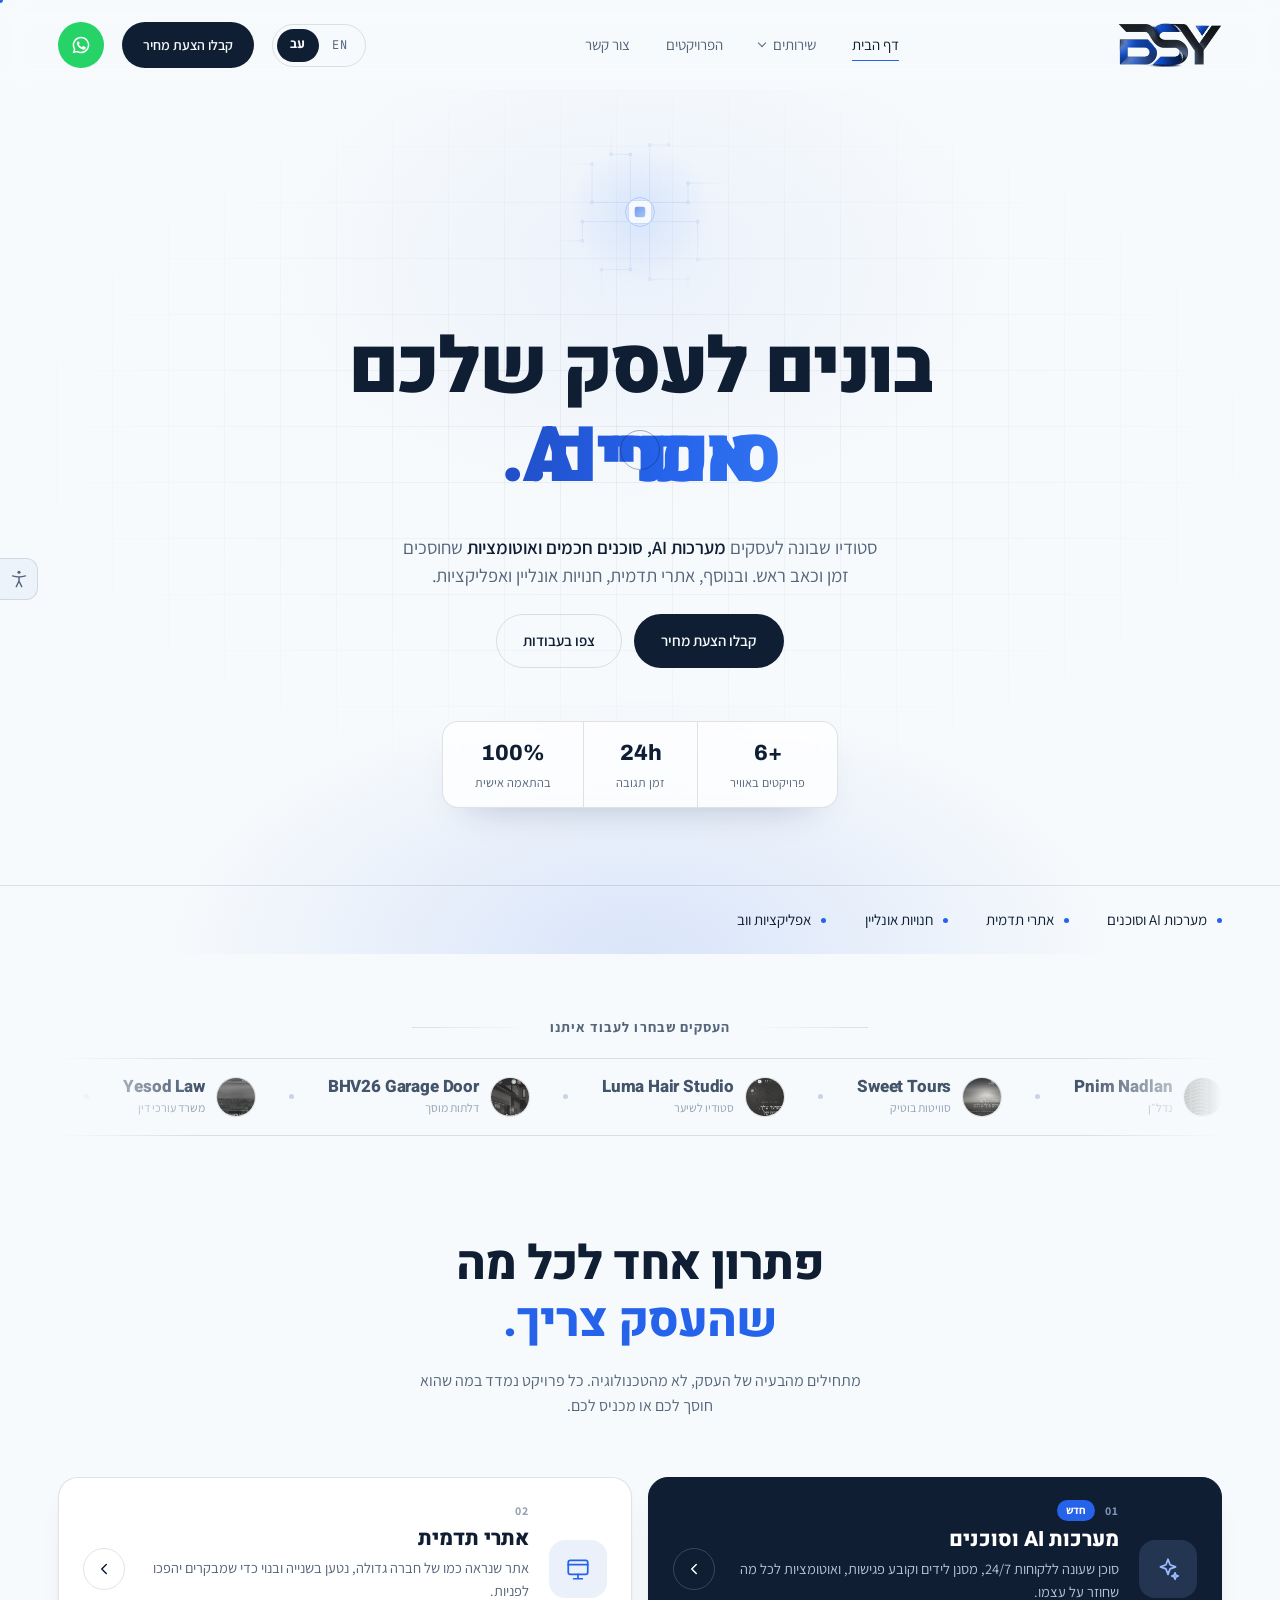
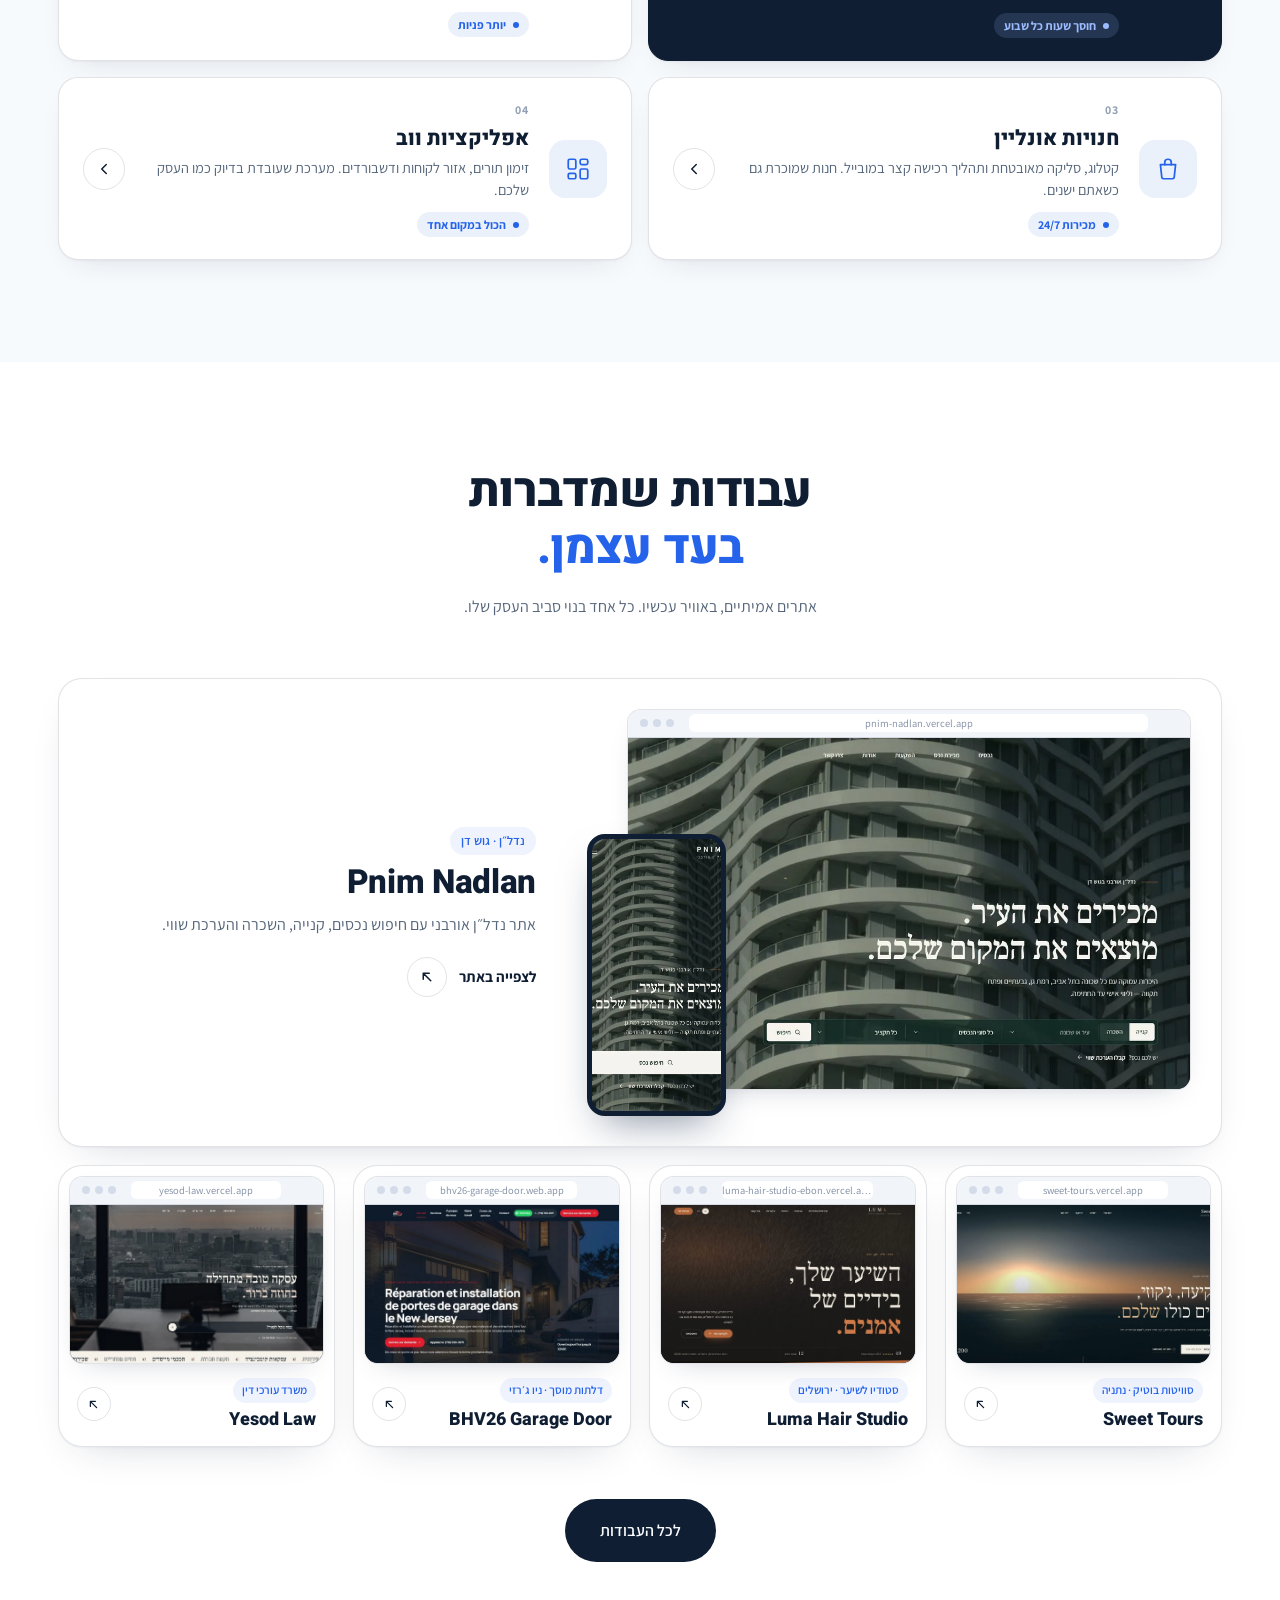
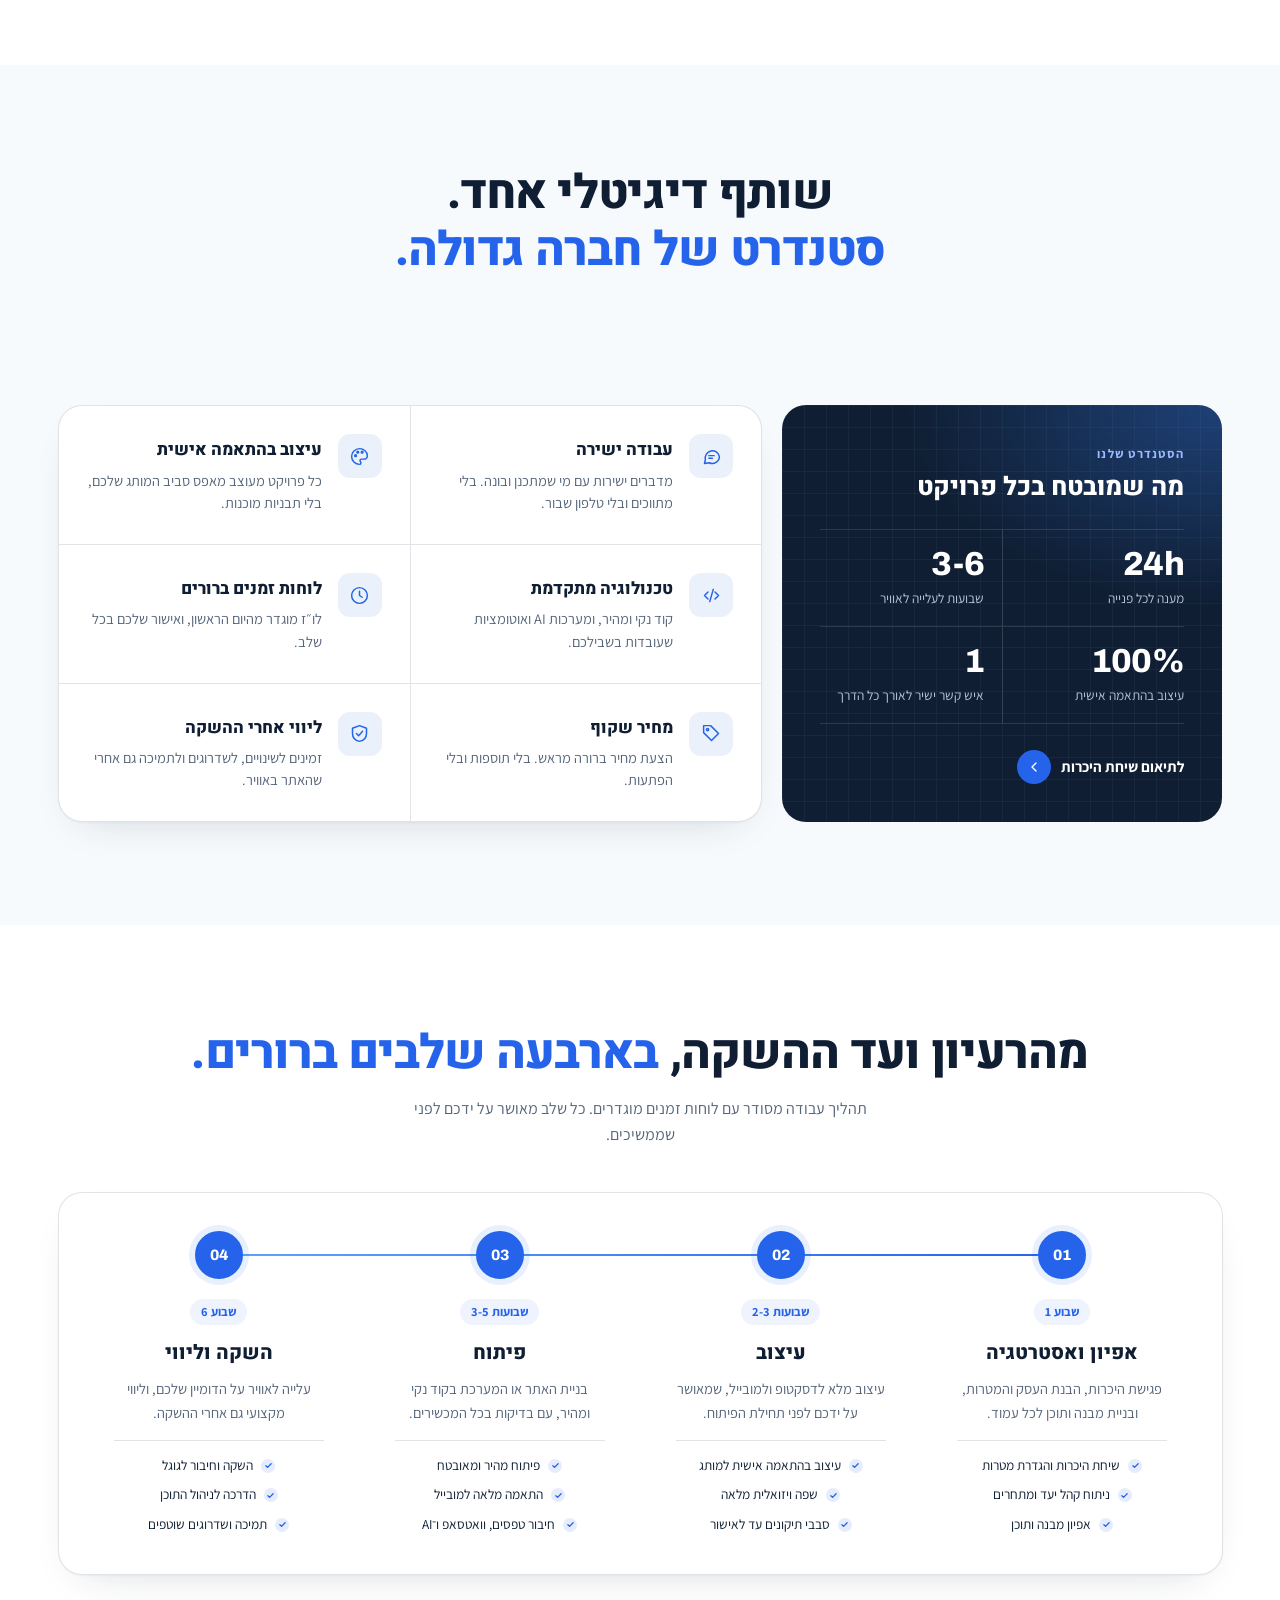
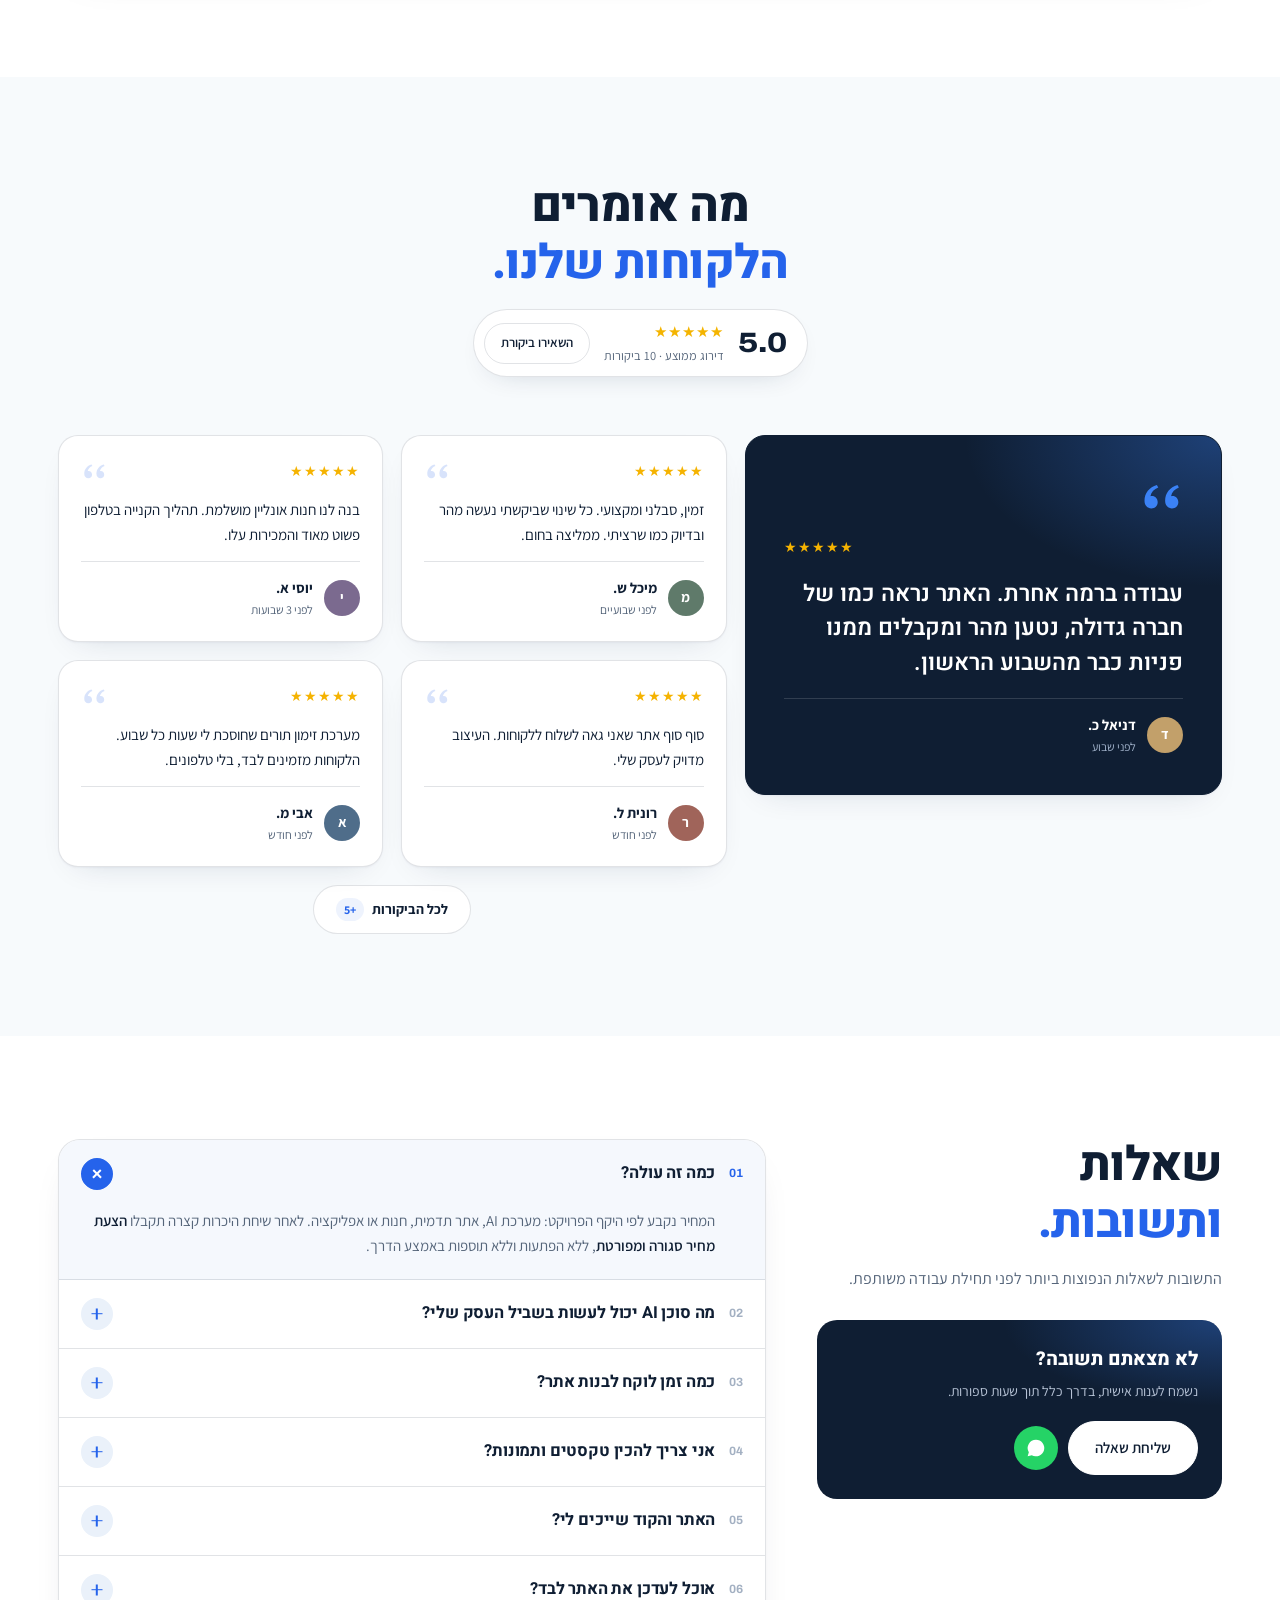
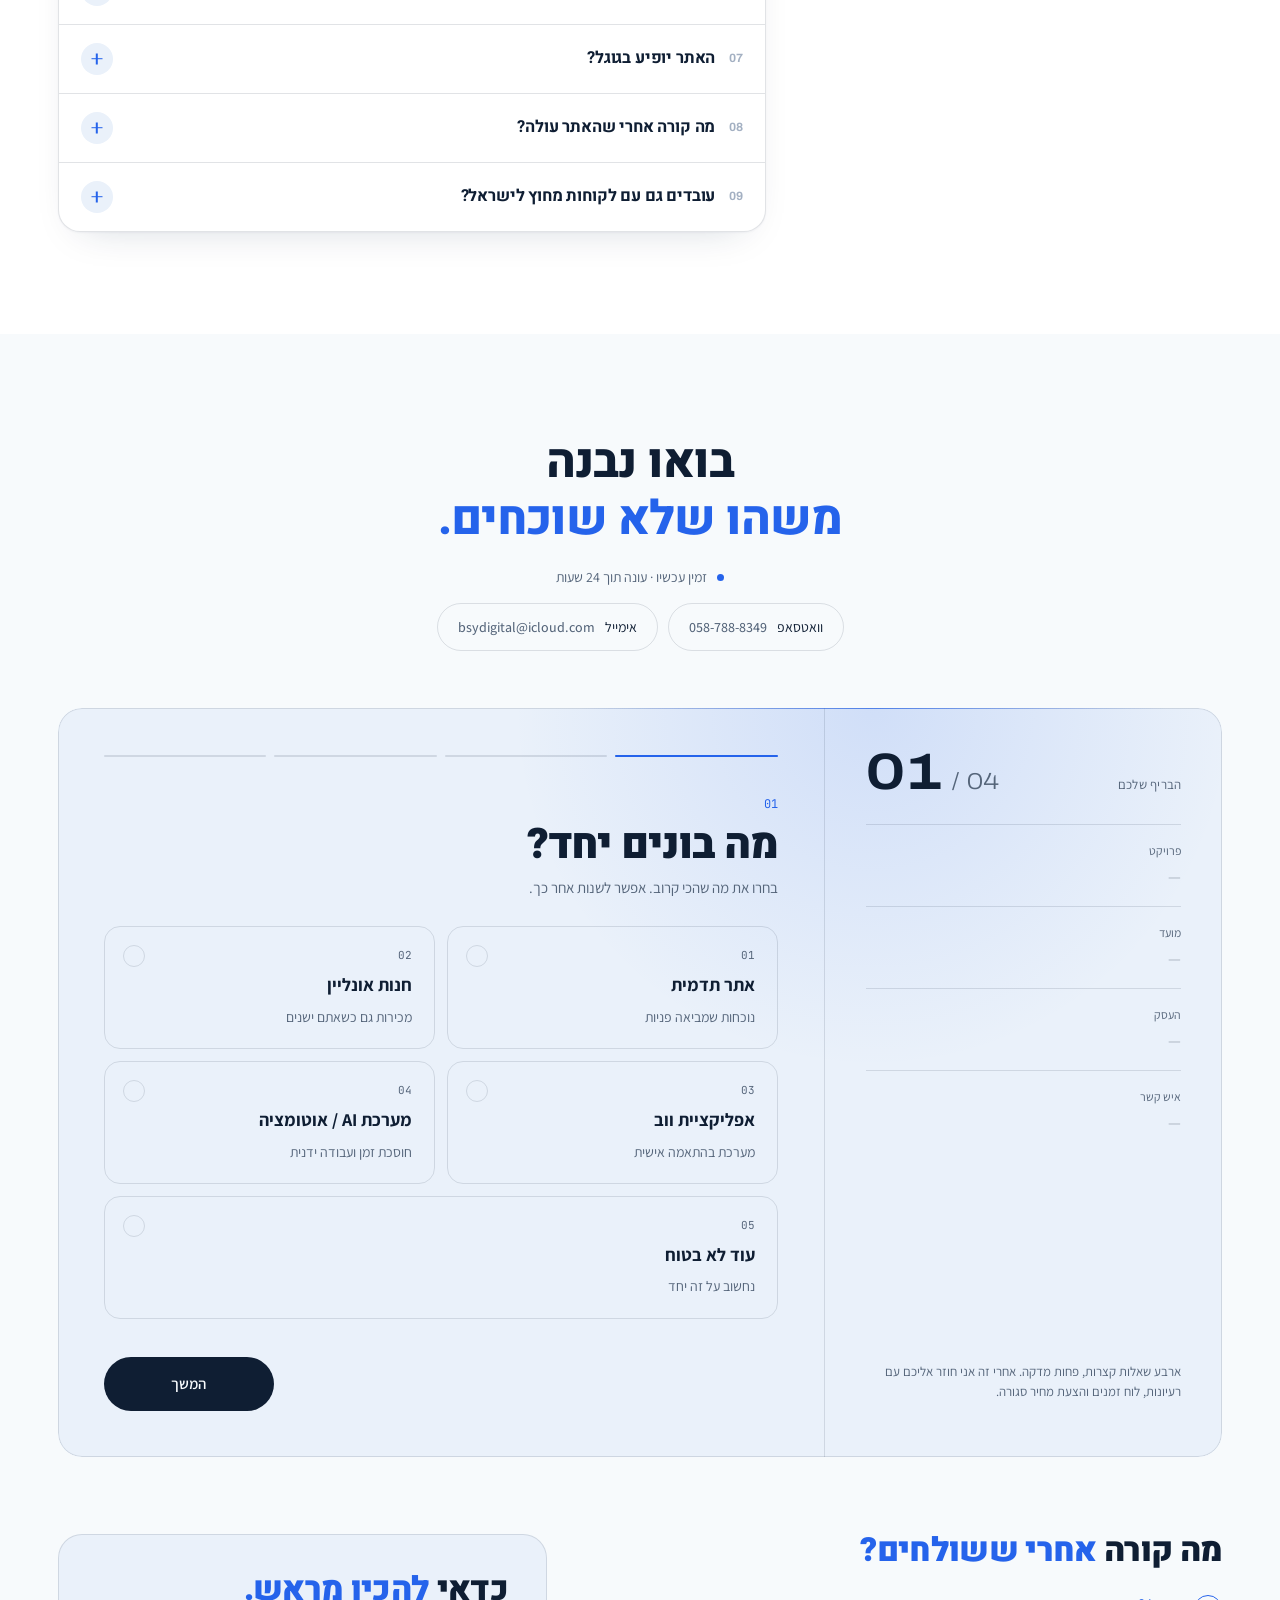
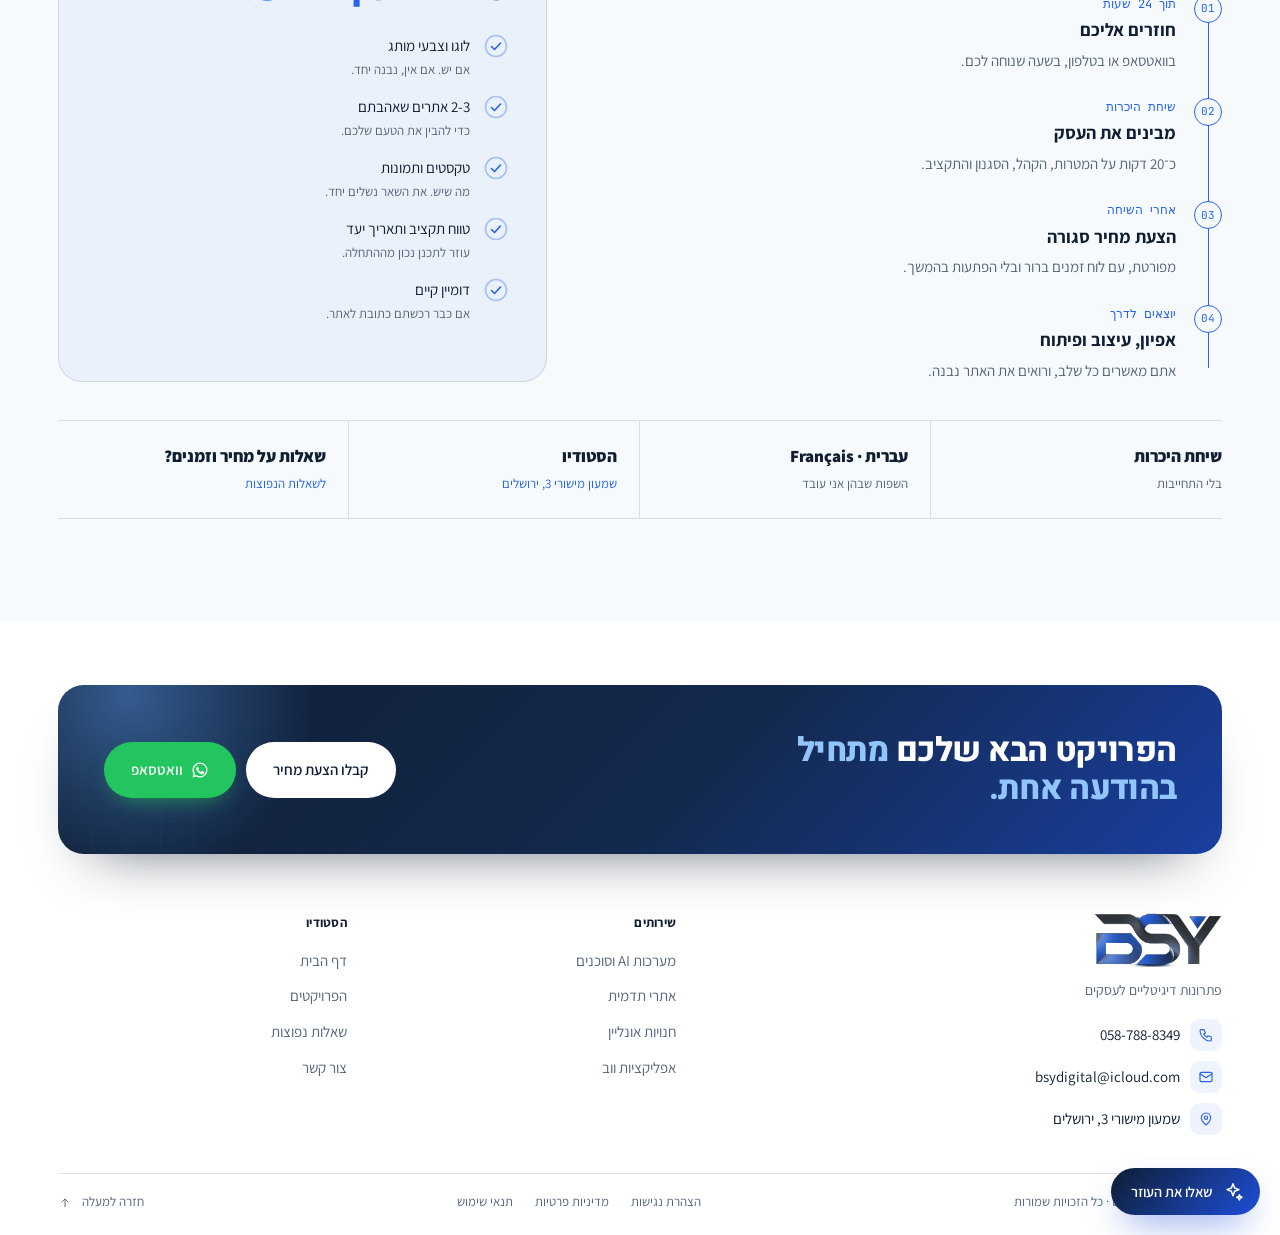
==== index.html @ 78c81692 "Reviews: featured quote + card grid, compact rating strip; FAQ: framed accordion, contact card, form" ====
<!doctype html>
<html lang="he" dir="rtl">
<head>
<meta charset="utf-8">
<meta name="viewport" content="width=device-width, initial-scale=1, viewport-fit=cover">
<title>B.S.Y DIGITAL Studio</title>
<link rel="canonical" href="https://bsy-digital.vercel.app/">
<meta name="description" content="B.S.Y DIGITAL – סטודיו בירושלים שבונה לעסקים מערכות AI, סוכנים חכמים ואוטומציות שחוסכים זמן וכאב ראש, וגם אתרי תדמית, חנויות אונליין ואפליקציות ווב.">
<meta name="google-site-verification" content="LFkov3Y0XPkfk3FjcQ4mKlm0i6OUH2zXzLA4ZzIuNCM" />
<meta property="og:type" content="website">
<meta property="og:site_name" content="B.S.Y DIGITAL">
<meta property="og:title" content="B.S.Y DIGITAL">
<meta property="og:description" content="מערכות AI וסוכנים חכמים, אתרי תדמית, חנויות אונליין ואפליקציות ווב.">
<meta property="og:url" content="https://bsy-digital.vercel.app/">
<meta property="og:image" content="https://bsy-digital.vercel.app/og-image.png?v=2">
<meta property="og:image:width" content="1200">
<meta property="og:image:height" content="630">
<meta property="og:locale" content="he_IL">
<meta name="twitter:card" content="summary_large_image">
<meta name="twitter:image" content="https://bsy-digital.vercel.app/og-image.png?v=2">
<link rel="icon" type="image/png" href="/logo-mark-light.png">
</head>
<body>
<title>B.S.Y DIGITAL Studio</title>
<meta name="claude:viewport-fit-sides" content="cover">
<link rel="preconnect" href="https://fonts.googleapis.com">
<link rel="preconnect" href="https://fonts.gstatic.com" crossorigin>
<link rel="stylesheet" href="https://fonts.googleapis.com/css2?family=Heebo:wght@300;400;500;700;800;900&family=Frank+Ruhl+Libre:wght@300;400;500&family=Archivo:wdth,wght@62..125,300..900&family=Assistant:wght@400;500;600&family=JetBrains+Mono:wght@400;500&display=swap">
<script>document.documentElement.dataset.theme = "light";</script>
<style>
/* Layout: architectural dark stage. Giant headline anchored to the reading edge, work shown full-bleed rising from the bottom edge. One brass accent. */
:root {
  --ink: #0a0a0b;
  --ink-2: #141416;
  --bone: #f2eee7;
  --stone: #8e8a83;
  --line: rgba(242, 238, 231, .11);
  --brass: #c2a06a;
  --display-he: "Heebo", "Arial Hebrew", Arial, sans-serif;
  --display-en: "Archivo", "Helvetica Neue", Arial, sans-serif;
  --serif: "Frank Ruhl Libre", "Times New Roman", serif;
  --body: "Assistant", "Heebo", "Helvetica Neue", Arial, sans-serif;
  --mono: "JetBrains Mono", ui-monospace, Menlo, monospace;
  --ease: cubic-bezier(.2, .75, .15, 1);
  --r: 24px;
  --r-s: 16px;
  color-scheme: dark;
}
* { box-sizing: border-box; }
/* No double-tap zoom; pinch zoom stays available for accessibility */
html, body { touch-action: manipulation; }
/* The page never moves sideways: nothing can be panned horizontally, and the edge bounce is off */
html { overflow-x: hidden; overflow-x: clip; overscroll-behavior-x: none; }
body { overscroll-behavior-x: none; max-width: 100%; }
.lgl-s a { overflow-wrap: anywhere; }
body { background: var(--ink); color: var(--bone); font-family: var(--body); font-size: 16px; line-height: 1.6; -webkit-font-smoothing: antialiased; overflow-x: clip; }
body::before { content: ""; position: fixed; inset: 0 0 auto; height: env(safe-area-inset-top, 0px); z-index: 80; background: var(--ink); }
a { color: inherit; text-decoration: none; }
button { font: inherit; color: inherit; }
:focus-visible { outline: 2px solid var(--brass); outline-offset: 3px; }
::selection { background: var(--brass); color: var(--ink); }

/* The site is a container so the mobile preview below uses the real mobile layout */
.site { container: site / inline-size; position: relative; background: var(--ink); overflow-x: clip; }
.work { overflow-x: clip; }
.wrap { max-width: 1440px; margin-inline: auto; padding-left: max(16px, 4.5cqw, env(safe-area-inset-left, 0px)); padding-right: max(16px, 4.5cqw, env(safe-area-inset-right, 0px)); }

/* Nav */
.nav { position: sticky; top: env(safe-area-inset-top, 0px); z-index: 40; background: color-mix(in srgb, var(--ink) 82%, transparent); backdrop-filter: blur(12px); -webkit-backdrop-filter: blur(12px); }
.nav .wrap { display: flex; align-items: center; justify-content: space-between; gap: 24px; padding-block: 22px; }
.logo { display: flex; align-items: baseline; gap: 10px; font-family: var(--display-en); font-stretch: 125%; font-weight: 800; font-size: 17px; letter-spacing: .04em; white-space: nowrap; direction: ltr; }
.logo img { height: 44px; width: auto; display: block; transition: filter .5s; }
.logo:hover img { filter: brightness(1.15); }
.logo b { font-weight: inherit; color: var(--brass); }
.logo { flex-direction: column; align-items: center !important; gap: 5px !important; }
.logo span { margin-inline-end: -.32em; }
.logo span { font-weight: 300; font-stretch: 100%; letter-spacing: .32em; font-size: 11px; color: var(--stone); }
.menu { display: flex; gap: 36px; font-size: 15px; color: var(--stone); }
.menu a { position: relative; transition: color .3s; }
.menu a::after { content: ""; position: absolute; inset-inline: 0; bottom: -4px; height: 1px; background: var(--bone); transform: scaleX(0); transform-origin: var(--origin, right); transition: transform .45s var(--ease); }
.menu a:hover { color: var(--bone); }
.menu a:hover::after { transform: scaleX(1); }
.menu { align-items: center; }
.menu > a.on, .mn-t.on { color: var(--bone); }
.menu > a.on::after { transform: scaleX(1); background: var(--brass); }
.mn-dd { position: relative; }
.mn-t { display: inline-flex; align-items: center; gap: 8px; padding: 0; border: 0; background: none; font: inherit; color: inherit; cursor: pointer; transition: color .3s; }
.mn-t i { width: 6px; height: 6px; border-right: 1.5px solid currentColor; border-bottom: 1.5px solid currentColor; transform: translateY(-2px) rotate(45deg); transition: transform .4s var(--ease); }
.mn-t.on { position: relative; } .mn-t.on::after { content: ""; position: absolute; inset-inline: 0; bottom: -4px; height: 1px; background: var(--brass); }
.mn-dd.open .mn-t { color: var(--bone); }
.mn-dd.open .mn-t i { transform: translateY(1px) rotate(-135deg); }
.mn-panel { position: absolute; z-index: 60; top: 100%; left: 50%; -webkit-transform: translateX(-50%); transform: translateX(-50%); padding-top: 22px; visibility: hidden; opacity: 0; transition: opacity .35s var(--ease), visibility .35s; }
.mn-dd.open .mn-panel { visibility: visible; opacity: 1; }
.mn-dd::after { content: ""; position: absolute; left: -20px; right: -20px; top: 100%; height: 26px; }
.mn-in { width: 340px; display: grid; gap: 2px; padding: 8px; border-radius: 20px; background: color-mix(in srgb, var(--ink-2) 97%, transparent); border: 1px solid var(--line); backdrop-filter: blur(16px); -webkit-backdrop-filter: blur(16px); box-shadow: 0 30px 60px -20px rgba(0, 0, 0, .6); transform: translateY(-8px) scale(.98); transform-origin: top center; transition: transform .45s var(--ease); }
html[data-theme="light"] .mn-in { box-shadow: 0 30px 60px -24px rgba(15, 35, 70, .3); }
.mn-dd.open .mn-in { transform: none; }
.mn-in a { display: grid; grid-template-columns: auto minmax(0, 1fr); gap: 14px; align-items: start; padding: 14px 16px; border-radius: 14px; color: var(--bone); transition: background-color .3s; }
.mn-in a::after { display: none; }
.mn-in a:hover, .mn-in a.on { background: color-mix(in srgb, var(--bone) 6%, transparent); }
.mn-in em { font-style: normal; font-family: var(--mono); font-size: 11px; color: var(--brass); padding-top: 4px; }
.mn-in b { display: block; font-size: 15px; font-weight: 700; }
.mn-in small { display: block; margin-top: 2px; font-size: 13px; color: var(--stone); line-height: 1.4; }
.mn-in a > span { opacity: 0; transform: translateY(6px); transition: opacity .4s, transform .5s var(--ease); }
.mn-dd.open .mn-in a > span { opacity: 1; transform: none; }
.mn-in a:nth-child(2) > span { transition-delay: .05s; } .mn-in a:nth-child(3) > span { transition-delay: .1s; }
.tools { display: flex; align-items: center; gap: 18px; }
.lang { position: relative; display: inline-grid; grid-template-columns: 1fr 1fr; padding: 4px; border: 1px solid var(--line); border-radius: 999px; background: none; cursor: pointer; direction: ltr; font-family: var(--mono); font-size: 12px; letter-spacing: .08em; transition: border-color .4s; }
.lang:hover { border-color: var(--brass); }
.lg-o { position: relative; z-index: 1; min-width: 42px; padding: 7px 10px; text-align: center; color: var(--stone); transition: color .5s var(--ease); }
.lg-o[data-l="he"] { font-family: var(--display-he); font-weight: 700; letter-spacing: 0; font-size: 13px; line-height: 1.2; }
.lg-o.on { color: var(--ink); }
.lang:hover .lg-o:not(.on) { color: var(--bone); }
.lg-thumb { position: absolute; top: 4px; bottom: 4px; left: 4px; width: calc(50% - 4px); border-radius: 999px; background: var(--bone); transition: transform .7s cubic-bezier(.68, -0.35, .27, 1.35), background .4s; }
:lang(en) .lg-thumb { transform: translateX(100%); }
.lang:hover .lg-thumb { background: var(--brass); }

/* Language change: a brass curtain sweeps across, the text swaps under it */
.wipe { position: fixed; inset: 0; z-index: 66; background: var(--brass); color: var(--ink); display: grid; place-items: center; pointer-events: none; clip-path: inset(0 100% 0 0); }
.stage.mobile .wipe { position: absolute; height: min(800px, calc(100vh - 140px)); }
.wipe span { font-family: var(--display-en); font-weight: 800; font-stretch: 125%; font-size: clamp(48px, 11vw, 150px); letter-spacing: -.03em; }
.wipe span:lang(he) { font-family: var(--display-he); font-weight: 900; }
.wipe.go { animation: sweep 1.1s cubic-bezier(.76, 0, .24, 1) both; }
.wipe.go span { animation: up .9s var(--ease) .15s both; }
.wipe > * { grid-area: 1 / 1; }
.wipe-logo { width: clamp(150px, 34vw, 340px); height: auto; filter: brightness(0) invert(1); display: none; }
.wipe.logo .wipe-logo { display: block; }
.wipe.logo span { display: none; }
.wipe.go .wipe-logo { animation: up .9s var(--ease) .15s both; }
@keyframes sweep { 0% { clip-path: inset(0 100% 0 0); } 45%, 55% { clip-path: inset(0 0 0 0); } 100% { clip-path: inset(0 0 0 100%); } }
.pill { display: inline-flex; align-items: center; justify-content: center; gap: 12px; padding: 14px 26px; border-radius: 999px; font-weight: 600; font-size: 15px; white-space: nowrap; cursor: pointer; border: 1px solid transparent; transition: background .4s var(--ease), color .4s var(--ease), border-color .4s; }
.pill.solid { background: var(--bone); color: var(--ink); }
.pill.solid:hover { background: var(--brass); }
.pill.line { border-color: var(--line); color: var(--bone); }
.pill.line:hover { border-color: var(--bone); }
.pill .arr { display: inline-block; transition: transform .4s var(--ease); }
.pill:hover .arr { transform: translateX(var(--nudge, -4px)); }
.nav .pill { padding: 11px 20px; font-size: 14px; }
.pill .arr, .pill .ext { display: none !important; }
.burger { display: none; position: relative; width: 52px; height: 44px; border: 1px solid var(--line); border-radius: 999px; background: none; cursor: pointer; padding: 0; overflow: hidden; isolation: isolate; transition: border-color .4s, background-color .5s var(--ease); }
.burger::before { content: ""; position: absolute; inset: 0; z-index: -1; border-radius: inherit; background: var(--brass); transform: scale(0); transition: transform .55s var(--ease); }
.burger i, .burger b { position: absolute; top: 50%; height: 1.5px; border-radius: 2px; background: var(--bone); transition: transform .55s var(--ease), width .45s var(--ease), background-color .4s, inset .45s var(--ease); }
.burger i { inset-inline-start: 15px; width: 22px; transform: translateY(-4px); }
.burger b { inset-inline-start: 15px; width: 12px; transform: translateY(4px); }
.burger:hover b, .burger:focus-visible b { width: 22px; }
.burger:active { transform: scale(.94); }
.open .burger { border-color: var(--brass); }
.open .burger::before { transform: scale(1); }
.open .burger i, .open .burger b { width: 20px; inset-inline-start: 16px; background: var(--ink); }
.open .burger i { transform: rotate(45deg); }
.open .burger b { transform: rotate(-45deg); }
.drawer { display: none; }

/* Hero */
.hero { position: relative; overflow: hidden; }
.hero-top { padding-block: clamp(40px, 7cqw, 110px) clamp(72px, 9cqw, 150px); display: grid; gap: clamp(28px, 3.5cqw, 52px); }
.avail { display: inline-flex; align-items: center; gap: 12px; font-size: 14px; color: var(--stone); margin: 0; }
.avail i { width: 7px; height: 7px; border-radius: 50%; background: var(--brass); box-shadow: 0 0 0 0 var(--brass); animation: pulse 2.6s ease-out infinite; }
@keyframes pulse { 0% { box-shadow: 0 0 0 0 rgba(194,160,106,.55); } 70%, 100% { box-shadow: 0 0 0 10px rgba(194,160,106,0); } }
h1 { margin: 0; font-family: var(--display-he); font-weight: 900; font-size: clamp(3.1rem, 10.4cqw, 10.5rem); line-height: .93; letter-spacing: -.035em; }
:lang(en) h1 { font-family: var(--display-en); font-weight: 800; font-stretch: 116%; letter-spacing: -.045em; font-size: clamp(2.8rem, 9.2cqw, 9.6rem); }
h1 .ln { display: block; overflow: hidden; padding-block: .02em .08em; }
h1 .ln > span { display: inline-block; }
h1 .serif { font-family: var(--serif); font-weight: 300; letter-spacing: -.02em; color: var(--brass); }
:lang(en) h1 .serif { font-stretch: 100%; letter-spacing: -.035em; font-style: normal; }
.lead { margin: 0; max-width: 46ch; font-size: clamp(17px, 1.45cqw, 21px); line-height: 1.55; color: var(--stone); min-width: 0; }
.lead b { color: var(--bone); font-weight: 600; }
.ctas { display: flex; gap: 12px; flex-wrap: wrap; }

/* Formal hero: pitch + proof card */
.hero::before { content: ""; position: absolute; inset: 0; z-index: -1; pointer-events: none;
  background: radial-gradient(45% 55% at 72% 38%, rgba(37, 99, 235, .09), transparent 72%), radial-gradient(35% 45% at 24% 60%, rgba(37, 99, 235, .06), transparent 72%); }
.hero::after { content: ""; position: absolute; inset: 0; z-index: -1; pointer-events: none; opacity: .5;
  background-image: linear-gradient(var(--line) 1px, transparent 1px), linear-gradient(90deg, var(--line) 1px, transparent 1px); background-size: 56px 56px;
  -webkit-mask: radial-gradient(70% 60% at 50% 40%, #000, transparent 75%); mask: radial-gradient(70% 60% at 50% 40%, #000, transparent 75%); }
.hero { isolation: isolate; }
.hero-top { grid-template-columns: minmax(0, 1.45fr) minmax(0, 1fr); align-items: center; column-gap: clamp(40px, 6cqw, 110px); padding-block: clamp(48px, 6cqw, 96px) clamp(56px, 6.5cqw, 104px); }
.hero-main { display: grid; gap: 26px; justify-items: start; min-width: 0; }
.avail { padding: 7px 14px 7px 16px; border: 1px solid var(--line); border-radius: 999px; background: color-mix(in srgb, var(--ink) 70%, #fff); font-size: 13px; }
.hero h1 { font-size: clamp(2.6rem, 5.2cqw, 5.2rem); line-height: 1.04; letter-spacing: -.03em; }
:lang(en) .hero h1 { font-size: clamp(2.3rem, 4.2cqw, 4.4rem); }
.hero h1 .accent { color: var(--brass); }
.h-trust { display: flex; flex-wrap: wrap; gap: 10px 26px; margin: 4px 0 0; padding: 0; list-style: none; font-size: 14px; color: var(--stone); }
.h-trust li { display: flex; align-items: center; gap: 9px; }
.h-trust li::before { content: ""; flex: none; width: 18px; height: 18px; border-radius: 50%; background: rgba(37, 99, 235, .12) url("data:image/svg+xml,%3Csvg xmlns='http://www.w3.org/2000/svg' viewBox='0 0 24 24' fill='none' stroke='%232563eb' stroke-width='3' stroke-linecap='round' stroke-linejoin='round'%3E%3Cpath d='M5 12.5l4.5 4.5L19 7.5'/%3E%3C/svg%3E") center / 11px no-repeat; }
.h-card { position: relative; background: #fff; border: 1px solid var(--line); border-radius: 22px; padding: clamp(24px, 2.4cqw, 34px); box-shadow: 0 1px 2px rgba(15, 35, 70, .04), 0 24px 60px -24px rgba(15, 35, 70, .22); display: grid; gap: 22px; min-width: 0; }
.h-card::before { content: ""; position: absolute; inset: 0 0 auto; height: 4px; border-radius: 22px 22px 0 0; background: linear-gradient(90deg, var(--brass), #7fa8ff); }
.hc-t { margin: 0; font-size: 13px; font-weight: 600; letter-spacing: .02em; color: var(--stone); }
.hc-stats { display: grid; grid-template-columns: 1fr 1fr; gap: 1px; margin: 0; background: var(--line); border: 1px solid var(--line); border-radius: 14px; overflow: hidden; }
.hc-stats > div { display: flex; flex-direction: column-reverse; justify-content: flex-end; gap: 4px; padding: 16px 18px; background: #fff; }
.hc-stats dt { font-size: 13px; color: var(--stone); }
.hc-stats dd { margin: 0; font-family: var(--display-en); font-weight: 800; font-size: clamp(26px, 2.3cqw, 34px); line-height: 1; letter-spacing: -.02em; color: var(--bone); direction: ltr; text-align: start; }
.hc-cl p { margin: 0 0 10px; font-size: 13px; color: var(--stone); }
.hc-cl ul { display: flex; flex-wrap: wrap; gap: 8px; margin: 0; padding: 0; list-style: none; }
.hc-cl li { padding: 7px 12px; border-radius: 999px; background: var(--ink-2); font-size: 13px; font-weight: 600; color: var(--bone); direction: ltr; }
.hc-link { display: inline-flex; align-items: center; gap: 10px; width: fit-content; font-size: 15px; font-weight: 600; color: var(--brass); }
.hc-link .arr { transition: transform .3s var(--ease); }
.hc-link:hover .arr { transform: translateX(calc(var(--nudge, -4px))); }
[dir="ltr"] .hc-link .arr { transform: scaleX(-1); }
.play .h-trust { animation: up .9s var(--ease) .82s both; }
.play .h-card { animation: up 1s var(--ease) .5s both; }
/* Hero globe */
.h-vis { position: relative; width: 100%; max-width: 520px; aspect-ratio: 1; justify-self: center; }
.h-vis canvas { width: 100%; height: 100%; display: block; }
.g-chip { position: absolute; direction: ltr; display: flex; align-items: center; gap: 8px; padding: 8px 12px; border-radius: 12px; background: #fff; border: 1px solid var(--line); box-shadow: 0 10px 30px -12px rgba(15, 35, 70, .3); font-size: 12px; font-weight: 600; color: var(--bone); white-space: nowrap; animation: gFloat 5s ease-in-out infinite; }
.g-chip i { width: 8px; height: 8px; border-radius: 50%; background: #22c55e; box-shadow: 0 0 0 4px rgba(34, 197, 94, .18); }
.g-chip.c1 { top: 12%; left: -2%; } .g-chip.c2 { bottom: 20%; right: -3%; animation-delay: -2s; } .g-chip.c3 { bottom: 4%; left: 12%; animation-delay: -3.5s; }
@keyframes gFloat { 50% { transform: translateY(-8px); } }
.play .h-vis { animation: gIn 1.4s var(--ease) .4s both; }
@keyframes gIn { from { opacity: 0; transform: scale(.9); } }

/* Hero foot: the three services, and what the visual shows */
.hero-foot { border-top: 1px solid var(--line); }
.hero-foot .wrap { display: flex; justify-content: space-between; align-items: center; gap: 24px; padding-block: 22px; flex-wrap: wrap; }
.svcs { display: flex; gap: clamp(20px, 3cqw, 48px); margin: 0; padding: 0; list-style: none; font-size: 15px; }
.svcs li { display: flex; align-items: center; gap: 10px; }
.svcs li::before { content: ""; width: 5px; height: 5px; background: var(--brass); border-radius: 50%; }
.caption { font-family: var(--mono); font-size: 12px; color: var(--stone); margin: 0; }

/* Entrance — replayable via the review bar */
.play .nav { animation: fade .8s var(--ease) both; }
.play h1 .ln > span { animation: rise 1.05s var(--ease) both; animation-delay: calc(var(--i) * 110ms + 120ms); }
.play .avail { animation: fade .8s var(--ease) .1s both; }
.play .lead, .play .ctas { animation: up .9s var(--ease) both; animation-delay: .62s; }
.play .ctas { animation-delay: .72s; }
.play .hero-foot { animation: fade 1s ease 1.1s both; }
@keyframes rise { from { transform: translateY(108%); } }
@keyframes fade { from { opacity: 0; } }
@keyframes up { from { opacity: 0; transform: translateY(16px); } }
@keyframes lift { from { opacity: 0; transform: translateY(90px) scale(.965); } }

[dir="ltr"] { --origin: left; --nudge: 4px; }
[dir="ltr"] .pill .arr { transform: scaleX(-1); }
[dir="ltr"] .pill:hover .arr { transform: scaleX(-1) translateX(-4px); }

/* Opening sequence: the logo assembles, a line measures the load, then the curtain lifts */
.intro { display: none; }
.intro-on .intro { display: grid; position: fixed; inset: 0; z-index: 70; background: var(--ink); place-items: center; clip-path: inset(0 0 0 0); }
.stage.mobile .intro { position: absolute; height: min(800px, calc(100vh - 140px)); }
.i-in { display: grid; justify-items: center; gap: 18px; direction: ltr; }
.i-logo { position: relative; width: clamp(240px, 46vw, 560px); aspect-ratio: 820 / 344; }
.i-logo img, .i-sheen { position: absolute; inset: 0; width: 100%; height: 100%; }
.i-lines { position: absolute; inset: 0; width: 100%; height: 100%; overflow: visible; }
.i-lines path { fill: none; stroke: var(--brass); stroke-width: 1.4; stroke-linejoin: round; vector-effect: non-scaling-stroke; stroke-dasharray: 1; stroke-dashoffset: 1; }
.i-logo .pAll { opacity: 0; -webkit-mask: linear-gradient(90deg, #000 0 40%, transparent 60%) 100% 0 / 260% 100% no-repeat; mask: linear-gradient(90deg, #000 0 40%, transparent 60%) 100% 0 / 260% 100% no-repeat; }
.i-sheen { background: linear-gradient(105deg, transparent 0 40%, rgba(255, 244, 220, .85) 50%, transparent 60% 100%) 0 0 / 300% 100% no-repeat; background-position: 100% 0; -webkit-mask: url(logo-mark.webp) center / 100% 100% no-repeat; mask: url(logo-mark.webp) center / 100% 100% no-repeat; mix-blend-mode: overlay; opacity: 0; }
.i-glow { position: absolute; left: 50%; top: 55%; width: 46%; aspect-ratio: 1; translate: -50% -50%; border-radius: 50%; background: radial-gradient(closest-side, color-mix(in srgb, var(--brass) 45%, transparent), transparent); filter: blur(20px); opacity: 0; pointer-events: none; }
.i-sub b { font-weight: inherit; color: var(--brass); }
.i-sub { font-family: var(--display-en); font-weight: 300; font-size: clamp(12px, 1.6vw, 18px); letter-spacing: .9em; margin-inline-end: -.9em; color: var(--stone); opacity: 0; }
.i-meta { width: min(420px, 70vw); display: grid; grid-template-columns: 1fr auto; align-items: center; gap: 16px; margin-top: 18px; }
.i-bar { height: 1px; background: var(--line); position: relative; overflow: hidden; }
.i-bar i { position: absolute; inset: 0; background: var(--brass); transform: scaleX(0); transform-origin: left; }
.i-count { font-family: var(--mono); font-size: 12px; color: var(--stone); font-variant-numeric: tabular-nums; min-width: 3ch; text-align: end; }
.intro.run .i-lines path { animation: draw 1.35s cubic-bezier(.55, 0, .25, 1) both, linesOut .7s ease 1.9s forwards; animation-delay: calc(var(--i) * 110ms + 100ms), 1.9s; }
.intro.run .pAll { animation: fillIn 1s cubic-bezier(.6, 0, .3, 1) 1.35s both; }
.intro.run .i-glow { animation: glow 1.4s ease-out 1.5s both; }
.intro.run .i-sheen { animation: sheen 1.1s cubic-bezier(.6, 0, .3, 1) 2s both; }
@keyframes draw { to { stroke-dashoffset: 0; } }
@keyframes linesOut { to { opacity: 0; } }
@keyframes fillIn { from { opacity: 1; -webkit-mask-position: 100% 0; mask-position: 100% 0; } to { opacity: 1; -webkit-mask-position: 0 0; mask-position: 0 0; } }
.intro.run .i-sub { animation: track 1.3s var(--ease) 1.8s both; }
.intro.run .i-bar i { animation: fill 2.8s cubic-bezier(.65, 0, .35, 1) .2s both; }
@keyframes glow { 0% { opacity: 0; } 30% { opacity: 1; } 100% { opacity: 0; } }
@keyframes sheen { 0% { opacity: 1; background-position: 100% 0; } 100% { opacity: 1; background-position: 0 0; } }
@keyframes track { from { opacity: 0; letter-spacing: 1.6em; } to { opacity: 1; letter-spacing: .9em; } }
@keyframes fill { to { transform: scaleX(1); } }
/* Option A "clean fade": full-colour logo sharpens in, thin blue bar fills, screen lifts */
.intro-on .intro { background: #f7fafc; }
.intro .i-lines, .intro .i-sheen, .intro .i-glow, .intro .i-sub, .intro .i-count { display: none; }
.intro .i-logo { width: clamp(200px, 34vw, 420px); }
.intro .i-logo .pAll { opacity: 1; -webkit-mask: none; mask: none; }
.intro.run .i-logo .pAll { animation: introA 1.1s cubic-bezier(.2, .7, .2, 1) .2s both; }
.intro .i-meta { width: min(200px, 40vw); grid-template-columns: 1fr; margin-top: 34px; }
.intro .i-bar { height: 2px; border-radius: 2px; background: #dfe7f1; }
.intro .i-bar i { background: #2563eb; transform-origin: right; }
:lang(en) .intro .i-bar i { transform-origin: left; }
.intro.run .i-bar i { animation: fill 1.7s cubic-bezier(.65, 0, .35, 1) .3s both; }
@keyframes introA { from { opacity: 0; transform: scale(.92); filter: blur(10px); } }
.intro.out { transition: clip-path 1s cubic-bezier(.76, 0, .24, 1); clip-path: inset(0 0 100% 0); }
.intro.out .i-in { transition: transform 1s cubic-bezier(.76, 0, .24, 1), opacity .6s; transform: translateY(-60px); opacity: 0; }

/* Custom cursor (fine pointers only) */
.cur, .cur-ring { position: fixed; top: 0; left: 0; z-index: 95; pointer-events: none; border-radius: 50%; display: none; }
.has-cursor .cur, .has-cursor .cur-ring { display: block; }
.has-cursor .site, .has-cursor .site a, .has-cursor .site button { cursor: none; }
.cur { width: 6px; height: 6px; margin: -3px 0 0 -3px; background: var(--brass); }
.cur-ring { width: 40px; height: 40px; margin: -20px 0 0 -20px; border: 1px solid rgba(242,238,231,.35); transition: width .35s var(--ease), height .35s var(--ease), margin .35s var(--ease), background .35s, border-color .35s; }
.cur-ring.hot { width: 76px; height: 76px; margin: -38px 0 0 -38px; background: rgba(242,238,231,.08); border-color: transparent; }
.cur-ring.hidden, .cur.hidden { opacity: 0; }

/* Magnetic buttons and parallax use the individual translate property so they never fight the entrance transforms */
.mag { transition: translate .5s var(--ease); }
.mag.live { transition: translate .12s linear; }
.desk { translate: var(--dx, 0) var(--dy, 0); }
.phone { translate: var(--px, 0) var(--py, 0); }
h1 .serif { background: linear-gradient(100deg, var(--brass) 40%, #efd9ad 50%, var(--brass) 60%) 0 0 / 300% 100% no-repeat; -webkit-background-clip: text; background-clip: text; color: transparent; }
.play h1 .serif { animation: sheen 2.4s ease 1.5s both; }
@keyframes sheen { from { background-position: 100% 0; } to { background-position: 0 0; } }

/* Selected work: an index of projects; on desktop a brand card follows the cursor */
.work { padding-block: clamp(96px, 12cqw, 180px); border-top: 1px solid var(--line); position: relative; }
.sec-head { display: flex; justify-content: space-between; align-items: end; gap: 40px; flex-wrap: wrap; margin-bottom: clamp(48px, 6cqw, 88px); }
.eyebrow { display: inline-flex; align-items: center; gap: 12px; font-size: 14px; color: var(--stone); margin: 0 0 22px; }
.eyebrow::before { content: ""; width: 28px; height: 1px; background: var(--brass); }
h2 { margin: 0; font-family: var(--display-he); font-weight: 900; font-size: clamp(2.6rem, 6.6cqw, 6.4rem); line-height: .95; letter-spacing: -.03em; text-wrap: balance; }
:lang(en) h2 { font-family: var(--display-en); font-weight: 800; font-stretch: 116%; letter-spacing: -.04em; font-size: clamp(2.4rem, 6cqw, 5.8rem); }
h2 .serif { font-family: var(--serif); font-weight: 300; color: var(--brass); letter-spacing: -.02em; }
:lang(en) h2 .serif { font-stretch: 100%; }
.sec-lead { margin: 0; max-width: 36ch; color: var(--stone); font-size: clamp(16px, 1.3cqw, 19px); }
/* Real projects: a desktop frame with a phone overlapping its corner. The screenshot scrolls on hover */
.pj-list { display: grid; gap: clamp(100px, 12cqw, 190px); }
.pj { display: grid; grid-template-columns: minmax(0, 1fr) minmax(0, 2.1fr); gap: clamp(36px, 5.5cqw, 96px); align-items: center; }
.pj:nth-child(even) { grid-template-columns: minmax(0, 2.1fr) minmax(0, 1fr); }
.pj:nth-child(even) .pj-info { order: 2; }
.pj-info { display: grid; gap: 18px; align-content: center; min-width: 0; }
.pj-cat { display: inline-flex; align-items: center; gap: 12px; font-size: 14px; color: var(--stone); }
.pj-cat::before { content: ""; width: 28px; height: 1px; background: var(--brass); }
.pj-name { margin: 0; font-family: var(--display-en); font-weight: 800; font-stretch: 112%; font-size: clamp(2rem, 3.6cqw, 3.6rem); line-height: .98; letter-spacing: -.035em; direction: ltr; text-align: start; }
[dir="rtl"] .pj-name { text-align: right; }
.pj-desc { margin: 0; color: var(--stone); max-width: 34ch; font-size: 16px; }
.pj-link { justify-self: start; margin-top: 8px; }
.pj-link .ext { display: inline-block; transition: transform .4s var(--ease); }
.pj-link:hover .ext { transform: translate(3px, -3px); }
.pj-stage { position: relative; padding-bottom: 9%; padding-inline-end: 7%; min-width: 0; }
.pj-desk { position: relative; border-radius: 12px; overflow: hidden; background: var(--ink-2); outline: 1px solid var(--line); transition: transform .8s var(--ease); }
.pj-bar { height: 34px; display: flex; align-items: center; gap: 7px; padding-inline: 14px; background: #1a1a1d; direction: ltr; }
.pj-bar i { width: 9px; height: 9px; border-radius: 50%; background: #3a3a3f; }
.pj-bar span { margin-inline: auto; font-family: var(--mono); font-size: 11px; color: var(--stone); background: #0f0f11; padding: 4px 18px; border-radius: 99px; max-width: 60%; overflow: hidden; text-overflow: ellipsis; white-space: nowrap; }
.pj-screen { position: relative; display: block; aspect-ratio: 1400 / 714; overflow: hidden; background: var(--ink-2); }
.pj-screen img { display: block; width: 100%; height: auto; min-height: 100%; object-fit: cover; object-position: top; transition: transform 7s cubic-bezier(.45, 0, .55, 1); }
.pj-desk:hover .pj-screen img { transform: translateY(var(--travel, 0)); }
.pj-ph { position: absolute; inset: 0; display: none; place-content: center; text-align: center; gap: 8px; font-family: var(--mono); font-size: 12px; color: var(--stone); background-image: linear-gradient(var(--line) 1px, transparent 1px), linear-gradient(90deg, var(--line) 1px, transparent 1px); background-size: 40px 40px; }
.pj-ph b { font-family: var(--display-en); font-stretch: 112%; font-size: 22px; color: var(--bone); font-weight: 700; }
.noimg .pj-ph { display: grid; }
.noimg img { display: none; }
.pj-phone { position: absolute; bottom: 0; inset-inline-end: 0; width: 22%; aspect-ratio: 600 / 1090; border-radius: 30px; padding: 6px; background: #0f0f10; outline: 1px solid rgba(255,255,255,.14); translate: 0 var(--lift, 0); }
.pj-phone .pj-screen { aspect-ratio: auto; height: 100%; border-radius: 24px; clip-path: inset(0 round 24px); }
.pj-phone .pj-screen img { height: 100%; object-fit: cover; }
.pj-phone .pj-ph b { font-size: 13px; }
.pj-phone .pj-ph { background-size: 22px 22px; font-size: 10px; }
.pj-desk, .pj-phone, .pj-info { will-change: transform, opacity; transform-origin: 50% 100%; }
.pj-desk { transition: translate .6s var(--ease) !important; }
.pj-stage:hover .pj-desk { transform: none; translate: 0 -6px; }
.pj-count { position: fixed; z-index: 35; bottom: max(28px, env(safe-area-inset-bottom, 0px)); inset-inline-start: max(16px, 4.5vw); display: flex; align-items: center; gap: 12px; font-family: var(--mono); font-size: 12px; color: var(--stone); opacity: 0; translate: 0 12px; transition: opacity .5s var(--ease), translate .5s var(--ease); pointer-events: none; direction: ltr; padding: 10px 16px; border-radius: 99px; background: color-mix(in srgb, var(--ink) 80%, transparent); backdrop-filter: blur(10px); -webkit-backdrop-filter: blur(10px); border: 1px solid var(--line); }
.pj-count.on { opacity: 1; translate: 0 0; }
.pj-count b { color: var(--bone); font-weight: 500; font-size: 14px; }
.pj-count i { width: 64px; height: 1px; background: var(--line); position: relative; }
.pj-count i::after { content: ""; position: absolute; inset: 0 auto 0 0; width: var(--p, 16%); background: var(--brass); transition: width .6s var(--ease); }
.pj-count em { font-style: normal; color: var(--bone); margin-inline-start: 8px; font-family: var(--display-en); font-stretch: 112%; font-weight: 600; font-size: 13px; letter-spacing: -.01em; }
.stage.mobile .pj-count { display: none; }

/* Services: three panels; the active one widens and opens its details */
.services { padding-block: clamp(96px, 12cqw, 180px); border-top: 1px solid var(--line); }
.svc-row { display: flex; min-height: clamp(480px, 40cqw, 600px); border-block: 1px solid var(--line); }
.svc { position: relative; flex: 1 1 0; min-width: 0; display: grid; grid-template-rows: auto 1fr auto; gap: 24px; padding: clamp(28px, 3cqw, 48px); border-inline-start: 1px solid var(--line); cursor: pointer; transition: flex-grow .9s var(--ease), background .6s var(--ease); outline: none; }
.svc:first-child { border-inline-start: 0; }
.svc.on { flex-grow: 1.85; background: var(--ink-2); }
.svc::before { content: ""; position: absolute; inset: -1px 0 auto; height: 2px; background: var(--brass); transform: scaleX(0); transform-origin: var(--origin, right); transition: transform .8s var(--ease); }
.svc.on::before { transform: scaleX(1); }
.svc-tag { font-family: var(--mono); font-size: 12px; letter-spacing: .12em; text-transform: uppercase; color: var(--stone); }
.svc.on .svc-tag { color: var(--brass); }
.svc-name { margin: 0; align-self: end; font-family: var(--display-he); font-weight: 900; font-size: clamp(2rem, 3.6cqw, 3.6rem); line-height: .95; letter-spacing: -.03em; text-wrap: balance; transition: color .5s; color: var(--stone); }
:lang(en) .svc-name { font-family: var(--display-en); font-weight: 800; font-stretch: 112%; letter-spacing: -.04em; font-size: clamp(1.8rem, 3.2cqw, 3.2rem); }
.svc.on .svc-name, .svc:hover .svc-name { color: var(--bone); }
.svc-body { display: grid; gap: 22px; max-width: 46ch; }
.svc-pitch { margin: 0; color: var(--bone); font-size: clamp(16px, 1.3cqw, 19px); line-height: 1.5; }
.svc-list { list-style: none; margin: 0; padding: 0; display: grid; gap: 10px; }
.svc-list li { display: flex; align-items: baseline; gap: 12px; color: var(--stone); font-size: 15px; }
.svc-list li::before { content: ""; flex: none; width: 5px; height: 5px; border-radius: 50%; background: var(--brass); translate: 0 -2px; }
.svc-cta { justify-self: start; font-weight: 600; font-size: 15px; color: var(--bone); padding-bottom: 4px; background: linear-gradient(var(--brass), var(--brass)) 0 100% / 100% 1px no-repeat; transition: background-size .5s var(--ease); }
.svc-cta:hover { background-size: 0 1px; background-position: 100% 100%; }
.svc-body > * { opacity: 0; translate: 0 18px; transition: opacity .5s var(--ease), translate .7s var(--ease); }
.svc.on .svc-body > * { opacity: 1; translate: 0 0; }
.svc.on .svc-body > :nth-child(2) { transition-delay: .08s; }
.svc.on .svc-body > :nth-child(3) { transition-delay: .16s; }
.svc:not(.on) .svc-body { pointer-events: none; }
/* Simple version (2026-11-08): three equal cards, everything visible, a soft fade-up on scroll */
.svc-row { display: grid; grid-template-columns: repeat(4, minmax(0, 1fr)); gap: 20px; min-height: 0; border: 0; }
@container site (max-width: 1280px) { .svc-row { grid-template-columns: repeat(2, minmax(0, 1fr)); } }
.opts .opt:last-child:nth-child(odd) { grid-column: 1 / -1; }
.svc, .svc.on { flex-grow: 0; background: #fff; border: 1px solid var(--line); border-radius: 18px; cursor: default; grid-template-rows: auto auto 1fr; gap: 18px; transition: opacity .7s var(--ease), transform .7s var(--ease), border-color .3s, box-shadow .3s; transition-delay: calc(var(--d, 0) * 110ms); }
.svc:first-child { border-inline-start: 1px solid var(--line); }
.svc::before { display: none; }
.svc:hover { border-color: rgba(37, 99, 235, .35); box-shadow: 0 18px 40px -24px rgba(15, 35, 70, .25); }
.svc .svc-tag { color: var(--brass); }
.svc-name, .svc.on .svc-name { align-self: start; color: var(--bone); font-size: clamp(1.8rem, 2.6cqw, 2.6rem); }
:lang(en) .svc-name { font-size: clamp(1.6rem, 2.3cqw, 2.3rem); }
.svc-body > *, .svc.on .svc-body > * { opacity: 1; translate: none; transition: none; }
.svc:not(.on) .svc-body { pointer-events: auto; }
.svc-body { align-content: start; }
.svc-cta { align-self: end; }
.svc.pre { opacity: 0; transform: translateY(28px); }

/* Why B.S.Y: a side-by-side with the usual agency; the B.S.Y column is the lit one */
.why { padding-block: clamp(96px, 12cqw, 180px); border-top: 1px solid var(--line); }
.cmp { display: grid; grid-template-columns: minmax(0, .9fr) minmax(0, 1fr) minmax(0, 1.25fr); }
.cmp-row { display: contents; }
.cmp-cell { padding: clamp(18px, 1.8cqw, 26px) clamp(16px, 2cqw, 32px); border-bottom: 1px solid var(--line); display: flex; align-items: center; gap: 14px; min-width: 0; }
.cmp-k { color: var(--bone); font-weight: 600; font-size: 16px; padding-inline-start: 0; }
.cmp-a { color: var(--stone); font-size: 15px; }
.cmp-row:not(.cmp-head) .cmp-cell { align-items: flex-start; }
.cmp-l { list-style: none; margin: 0; padding: 0; display: grid; gap: 9px; }
.cmp-l li { display: flex; align-items: baseline; gap: 10px; line-height: 1.45; }
.cmp-a .cmp-l li::before { content: ""; flex: none; width: 10px; height: 1px; background: var(--stone); opacity: .6; translate: 0 -4px; }
.cmp-b .cmp-l li svg { translate: 0 3px; }
.cmp-b .cmp-l li:first-child { font-weight: 600; }
.cmp-b { background: var(--ink-2); color: var(--bone); font-size: 16px; font-weight: 500; }
.cmp-b svg { flex: none; color: var(--brass); }
.cmp-b svg path { stroke-dasharray: 24; stroke-dashoffset: 0; transition: stroke-dashoffset .8s var(--ease) .25s; }
.cmp-row.pre .cmp-b svg path { stroke-dashoffset: 24; }
.cmp-head .cmp-cell { border-bottom-color: var(--line); padding-block: 22px; font-family: var(--mono); font-size: 12px; letter-spacing: .12em; text-transform: uppercase; color: var(--stone); }
.cmp-head .cmp-a { font-family: var(--body); font-size: 14px; letter-spacing: 0; }
.cmp-head .cmp-b { color: var(--brass); border-top: 2px solid var(--brass); border-radius: 0; font-family: var(--display-en); font-stretch: 125%; font-weight: 800; font-size: 14px; letter-spacing: .06em; }
.cmp-row:last-child .cmp-cell { border-bottom: 0; }
.cmp-row .cmp-cell { transition: opacity .8s var(--ease), transform .8s var(--ease); transition-delay: calc(var(--d, 0) * 60ms); }
.cmp-row.pre .cmp-cell { opacity: 0; transform: translateY(18px); }
.cmp-row:not(.cmp-head):hover .cmp-cell { background-color: color-mix(in srgb, var(--ink-2) 50%, transparent); }
.cmp-row:not(.cmp-head):hover .cmp-b { background: color-mix(in srgb, var(--brass) 12%, var(--ink-2)); }
.cmp-note { margin: 28px 0 0; font-size: 13px; color: var(--stone); }

/* Process: four steps in a swipeable track that also advances as the page scrolls down */
.process { position: relative; border-top: 1px solid var(--line); }
.proc-pin { display: grid; grid-template-columns: minmax(0, 1fr); gap: clamp(32px, 4cqw, 56px); padding-block: clamp(96px, 12cqw, 180px); }
.proc-scroll { overflow-x: auto; scroll-snap-type: x mandatory; scroll-padding-inline: max(16px, 4.5cqw); scrollbar-width: none; cursor: grab; overscroll-behavior-x: contain; max-width: none; }
.proc-scroll::-webkit-scrollbar { display: none; }
.proc-scroll.drag { cursor: grabbing; scroll-snap-type: none; user-select: none; }
.step { scroll-snap-align: start; }
.proc-foot { display: flex; align-items: center; gap: 24px; }
.proc-foot .proc-bar { flex: 1; }
.proc-hint { font-size: 13px; color: var(--stone); white-space: nowrap; }
.proc-nav { display: flex; gap: 8px; }
.proc-nav button { width: 46px; height: 46px; border-radius: 50%; border: 1px solid var(--line); background: none; color: var(--bone); cursor: pointer; display: grid; place-items: center; transition: background .4s var(--ease), color .4s, border-color .4s; }
.proc-nav button:hover { background: var(--bone); color: var(--ink); border-color: var(--bone); }
.proc-nav button:disabled { opacity: .3; pointer-events: none; }
[dir="rtl"] .proc-nav svg { transform: scaleX(-1); }
.proc-pin > .wrap { min-width: 0; width: 100%; }
.proc-head { display: flex; justify-content: space-between; align-items: end; gap: 32px; flex-wrap: wrap; }
.proc-head h2 { font-size: clamp(2.4rem, 5.4cqw, 5.2rem); }
:lang(en) .proc-head h2 { font-size: clamp(2.2rem, 5cqw, 4.8rem); }
.proc-track { display: flex; gap: clamp(18px, 2cqw, 28px); width: max-content; will-change: transform; }
.step { position: relative; width: clamp(300px, 36cqw, 540px); display: grid; align-content: start; gap: 18px; padding: clamp(26px, 2.6cqw, 40px); border-radius: var(--r); border: 1px solid var(--line); transition: border-color .6s var(--ease), background .6s var(--ease); }
.step.on { border-color: color-mix(in srgb, var(--brass) 45%, transparent); }
.step-top { display: flex; justify-content: space-between; align-items: center; gap: 12px; }
.step-n { font-family: var(--display-en); font-weight: 800; font-stretch: 125%; font-size: clamp(3rem, 5cqw, 4.6rem); line-height: .9; color: transparent; -webkit-text-stroke: 1px var(--stone); transition: color .6s, -webkit-text-stroke-color .6s; direction: ltr; }
.step.on .step-n { color: var(--brass); -webkit-text-stroke-color: var(--brass); }
.step-when { font-family: var(--mono); font-size: 12px; color: var(--brass); white-space: nowrap; }
.step h3 { margin: 6px 0 0; font-family: var(--display-he); font-weight: 900; font-size: clamp(1.7rem, 2.4cqw, 2.3rem); letter-spacing: -.02em; line-height: 1.05; }
:lang(en) .step h3 { font-family: var(--display-en); font-weight: 800; font-stretch: 110%; }
.step p { margin: 0; color: var(--stone); font-size: 15.5px; max-width: 42ch; }
.step ul { list-style: none; margin: 4px 0 0; padding: 16px 0 0; border-top: 1px solid var(--line); display: grid; gap: 10px; }
.step li { display: flex; gap: 12px; align-items: baseline; font-size: 15px; color: var(--bone); }
.step li::before { content: ""; flex: none; width: 5px; height: 5px; border-radius: 50%; background: var(--brass); translate: 0 -2px; }
.proc-bar { display: grid; grid-template-columns: repeat(4, minmax(0, 1fr)); gap: 10px; }
.proc-bar span { height: 2px; background: var(--line); position: relative; overflow: hidden; border-radius: 2px; }
.proc-bar span i { position: absolute; inset: 0; background: var(--brass); transform: scaleX(var(--f, 0)); transform-origin: var(--origin, right); }

.pj-more { display: flex; align-items: center; gap: 22px; flex-wrap: wrap; margin-top: clamp(64px, 8cqw, 120px); }
.pj-more .pill { padding: 18px 34px; font-size: 16px; }
.pj-more-n { color: var(--stone); font-size: 15px; }
.allwork { padding-block: clamp(48px, 6cqw, 90px) clamp(96px, 12cqw, 160px); }
.allwork .sec-head h2 { font-size: clamp(3rem, 8cqw, 8rem); }
.back { display: inline-flex; align-items: center; gap: 10px; color: var(--stone); font-size: 15px; margin-bottom: clamp(36px, 5cqw, 72px); transition: color .3s; }
.back::before { content: ""; width: 28px; height: 1px; background: currentColor; transition: width .4s var(--ease); }
.back:hover { color: var(--bone); }
.back:hover::before { width: 44px; }

/* FAQ: the heading stays put on one side while the questions open on the other */
.faq { padding-block: clamp(96px, 12cqw, 180px); border-top: 1px solid var(--line); }
.faq-grid { display: grid; grid-template-columns: minmax(0, .85fr) minmax(0, 1.4fr); gap: clamp(40px, 6cqw, 120px); align-items: start; }
.faq-side { position: sticky; top: 120px; }
.faq-side .sec-lead { margin-top: 28px; }
.faq-side h2 { font-size: clamp(2.6rem, 5.2cqw, 5.2rem); }
.faq-ask { margin-top: 40px; display: flex; align-items: center; gap: 18px; flex-wrap: wrap; color: var(--stone); font-size: 15px; }
.faq-list { border-top: 1px solid var(--line); }
.qa { border-bottom: 1px solid var(--line); position: relative; }
.qa::after { content: ""; position: absolute; inset-inline-start: 0; bottom: -1px; height: 1px; width: 100%; background: var(--brass); transform: scaleX(0); transform-origin: var(--origin, right); transition: transform .7s var(--ease); }
:lang(en) .qa::after { --origin: left; }
.qa.open::after { transform: scaleX(1); }
.qa-q { all: unset; box-sizing: border-box; width: 100%; cursor: pointer; display: grid; grid-template-columns: auto minmax(0, 1fr) auto; align-items: center; gap: clamp(16px, 2cqw, 32px); padding: clamp(22px, 2.2cqw, 32px) 0; }
.qa-q:focus-visible { outline: 1px solid var(--brass); outline-offset: 4px; }
.qa-n { font-family: var(--mono); font-size: 12px; color: var(--stone); transition: color .4s; }
.qa-t { font-family: var(--display-he); font-weight: 700; font-size: clamp(1.15rem, 1.7cqw, 1.6rem); line-height: 1.25; letter-spacing: -.01em; color: var(--bone); transition: color .4s, translate .5s var(--ease); }
:lang(en) .qa-t { font-family: var(--display-en); font-stretch: 108%; font-weight: 600; }
.qa-x { width: 42px; height: 42px; border: 1px solid var(--line); border-radius: 50%; position: relative; flex: none; transition: border-color .4s, background-color .4s, rotate .6s var(--ease); }
.qa-x::before, .qa-x::after { content: ""; position: absolute; left: 50%; top: 50%; width: 14px; height: 1px; background: currentColor; translate: -50% -50%; transition: rotate .6s var(--ease); }
.qa-x::after { rotate: 90deg; }
.qa-q:hover .qa-t { translate: var(--nudge, -6px) 0; }
:lang(en) .qa-q:hover .qa-t { --nudge: 6px; }
.qa-q:hover .qa-x { border-color: var(--stone); }
.qa.open .qa-n { color: var(--brass); }
.qa.open .qa-x { rotate: 135deg; border-color: var(--brass); background: var(--brass); color: var(--ink); }
.qa-a { display: grid; grid-template-rows: 0fr; transition: grid-template-rows .6s var(--ease); }
.qa.open .qa-a { grid-template-rows: 1fr; }
.qa-a > div { overflow: hidden; }
.qa-a p { margin: 0; padding: 0 0 clamp(26px, 2.6cqw, 36px); padding-inline-start: calc(clamp(16px, 2cqw, 32px) + 2ch); max-width: 60ch; color: var(--stone); font-size: clamp(15px, 1.15cqw, 17px); line-height: 1.7; opacity: 0; transform: translateY(-8px); transition: opacity .5s, transform .6s var(--ease); }
.qa.open .qa-a p { opacity: 1; transform: none; transition-delay: .12s; }
.qa-a p b { color: var(--bone); font-weight: 600; }

/* Contact: a guided brief. One question at a time, the brief fills in beside it */
.contact { padding-block: clamp(96px, 12cqw, 180px); border-top: 1px solid var(--line); position: relative; }
.ct-head { display: flex; justify-content: space-between; align-items: end; gap: 40px; flex-wrap: wrap; margin-bottom: clamp(40px, 5cqw, 72px); }
.ct-head h2 { font-size: clamp(3rem, 8cqw, 8.4rem); }
.ct-direct { display: grid; gap: 14px; justify-items: start; }
.ct-live { display: inline-flex; align-items: center; gap: 10px; margin: 0; font-size: 14px; color: var(--stone); }
.ct-live i { width: 7px; height: 7px; border-radius: 50%; background: var(--brass); animation: ping 2.4s infinite; }
@keyframes ping { 0% { box-shadow: 0 0 0 0 color-mix(in srgb, var(--brass) 55%, transparent); } 70%, 100% { box-shadow: 0 0 0 10px transparent; } }
.ct-pills { display: flex; gap: 10px; flex-wrap: wrap; }
.ct-pills a { display: inline-flex; align-items: center; gap: 10px; padding: 12px 20px; border: 1px solid var(--line); border-radius: 999px; font-size: 14px; transition: border-color .4s, background-color .4s, color .4s; }
.ct-pills a:hover { border-color: var(--brass); color: var(--brass); }
.ct-pills a b { font-weight: 500; direction: ltr; unicode-bidi: plaintext; color: var(--stone); transition: color .4s; }
.ct-pills a:hover b { color: var(--bone); }

.ct-box { --mx: 70%; --my: 0%; position: relative; display: grid; grid-template-columns: minmax(0, .78fr) minmax(0, 1.5fr); border-radius: var(--r); background: var(--ink-2); overflow: hidden; isolation: isolate; }
.ct-box::before { content: ""; position: absolute; inset: 0; z-index: -1; background: radial-gradient(600px circle at var(--mx) var(--my), color-mix(in srgb, var(--brass) 13%, transparent), transparent 60%); transition: opacity .6s; }
.ct-box::after { content: ""; position: absolute; inset: 0; border-radius: inherit; padding: 1px; background: radial-gradient(420px circle at var(--mx) var(--my), color-mix(in srgb, var(--brass) 70%, transparent), transparent 70%), var(--line); -webkit-mask: linear-gradient(#000 0 0) content-box, linear-gradient(#000 0 0); -webkit-mask-composite: xor; mask: linear-gradient(#000 0 0) content-box exclude, linear-gradient(#000 0 0); pointer-events: none; }

.ct-brief { padding: clamp(28px, 3.2cqw, 48px); border-inline-end: 1px solid var(--line); display: flex; flex-direction: column; gap: 28px; }
.br-top { display: flex; justify-content: space-between; align-items: baseline; }
.br-top h3 { margin: 0; font-size: 13px; font-weight: 400; color: var(--stone); letter-spacing: .02em; }
.br-step { font-family: var(--display-en); font-stretch: 125%; font-weight: 800; font-size: clamp(2.4rem, 4cqw, 3.6rem); line-height: .9; color: var(--bone); direction: ltr; font-variant-numeric: tabular-nums; }
.br-step span { color: var(--stone); font-weight: 300; font-size: .45em; }
.br-list { list-style: none; margin: 0; padding: 0; display: grid; }
.br-list li { display: grid; gap: 4px; padding: 16px 0; border-top: 1px solid var(--line); }
.br-list small { font-size: 12px; color: var(--stone); }
.br-list b { font-weight: 500; font-size: 16px; color: color-mix(in srgb, var(--bone) 28%, transparent); transition: color .5s; min-height: 1.4em; overflow: hidden; text-overflow: ellipsis; white-space: nowrap; }
.br-list li.on b { color: var(--bone); animation: brIn .6s var(--ease); }
@keyframes brIn { from { opacity: 0; transform: translateY(8px); } }
.br-list li.on small { color: var(--brass); }
.br-foot { margin-top: auto; font-size: 13px; color: var(--stone); line-height: 1.6; }

.ct-wiz { position: relative; padding: clamp(28px, 3.6cqw, 56px); display: grid; grid-template-rows: auto 1fr auto; gap: clamp(26px, 3cqw, 40px); min-height: 560px; }
.wz-bar { display: grid; grid-template-columns: repeat(4, minmax(0, 1fr)); gap: 8px; }
.wz-bar i { height: 2px; border-radius: 2px; background: var(--line); position: relative; overflow: hidden; }
.wz-bar i::after { content: ""; position: absolute; inset: 0; background: var(--brass); transform: scaleX(0); transform-origin: right; transition: transform .7s var(--ease); }
:lang(en) .wz-bar i::after { transform-origin: left; }
.wz-bar i.on::after { transform: scaleX(1); }
.wz-steps { display: grid; align-items: start; }
.wz-step { grid-area: 1 / 1; display: grid; gap: 26px; align-content: start; opacity: 0; visibility: hidden; transform: translateX(calc(var(--dir, 1) * -40px)); transition: opacity .5s var(--ease), transform .7s var(--ease), visibility .5s; }
.wz-step.past { transform: translateX(calc(var(--dir, 1) * 40px)); }
:lang(en) .wz-step { --dir: -1; }
.wz-step.on { opacity: 1; visibility: visible; transform: none; transition-delay: .12s; }
.wz-q { display: grid; gap: 10px; }
.wz-q small { font-family: var(--mono); font-size: 12px; color: var(--brass); }
.wz-q h3 { margin: 0; font-family: var(--display-he); font-weight: 900; font-size: clamp(1.9rem, 3.3cqw, 3.2rem); line-height: 1; letter-spacing: -.025em; }
:lang(en) .wz-q h3 { font-family: var(--display-en); font-stretch: 112%; font-weight: 800; }
.wz-q p { margin: 0; color: var(--stone); font-size: 15px; }
.opts { display: grid; grid-template-columns: repeat(2, minmax(0, 1fr)); gap: 12px; }
.opt { all: unset; box-sizing: border-box; cursor: pointer; position: relative; display: grid; gap: 6px; padding: 20px 22px; border: 1px solid var(--line); border-radius: var(--r-s); transition: border-color .4s, background-color .4s, transform .4s var(--ease); }
.opt:hover { border-color: color-mix(in srgb, var(--bone) 35%, transparent); transform: translateY(-2px); }
.opt:focus-visible { outline: 1px solid var(--brass); outline-offset: 3px; }
.opt em { font-style: normal; font-family: var(--mono); font-size: 11px; color: var(--stone); }
.opt strong { font-size: 18px; font-weight: 700; color: var(--bone); }
.opt span { font-size: 14px; color: var(--stone); }
.opt::after { content: ""; position: absolute; top: 18px; inset-inline-end: 18px; width: 20px; height: 20px; border-radius: 50%; border: 1px solid var(--line); transition: border-color .3s, background-color .3s, box-shadow .3s; }
.opt[aria-checked="true"] { border-color: var(--brass); background: color-mix(in srgb, var(--brass) 9%, transparent); }
.opt[aria-checked="true"]::after { border-color: var(--brass); background: var(--brass); box-shadow: inset 0 0 0 4px var(--ink-2); }
.f-row { display: grid; grid-template-columns: minmax(0, 1fr) minmax(0, 1fr); gap: clamp(20px, 2cqw, 30px); }
.fld { position: relative; }
.fld input, .fld textarea { all: unset; box-sizing: border-box; width: 100%; padding: 26px 0 12px; border-bottom: 1px solid var(--line); color: var(--bone); font-size: 19px; font-family: var(--body); }
.fld textarea { min-height: 120px; line-height: 1.55; white-space: pre-wrap; }
.fld input[type="tel"], .fld input[type="email"], .fld input[inputmode="url"] { direction: ltr; text-align: right; }
:lang(en) .fld input[type="tel"], :lang(en) .fld input[type="email"], :lang(en) .fld input[inputmode="url"] { text-align: left; }
.fld label { position: absolute; inset-inline-start: 0; top: 26px; color: var(--stone); font-size: 17px; pointer-events: none; transform-origin: right top; transition: transform .45s var(--ease), color .4s; }
:lang(en) .fld label { transform-origin: left top; }
.fld input:focus + label, .fld input:not(:placeholder-shown) + label, .fld textarea:focus + label, .fld textarea:not(:placeholder-shown) + label { transform: translateY(-24px) scale(.76); color: var(--brass); }
.fld::after { content: ""; position: absolute; inset-inline: 0; bottom: 0; height: 1px; background: var(--brass); transform: scaleX(0); transition: transform .6s var(--ease); }
.fld:focus-within::after { transform: scaleX(1); }
.fld .err { position: absolute; inset-inline-end: 0; top: 28px; font-size: 13px; color: #d98c7a; opacity: 0; transition: opacity .3s; }
.fld.bad input, .fld.bad textarea { border-bottom-color: #d98c7a; }
.fld.bad .err { opacity: 1; }
.fld.bad { animation: shake .4s; }
@keyframes shake { 25% { translate: 6px 0; } 50% { translate: -5px 0; } 75% { translate: 3px 0; } }
.wz-nav { display: flex; align-items: center; justify-content: space-between; gap: 16px; }
.wz-back { all: unset; cursor: pointer; font-size: 14px; color: var(--stone); padding: 10px 0; transition: color .3s, opacity .3s; }
.wz-back:hover { color: var(--bone); }
.wz-back[hidden] { display: inline-block; visibility: hidden; }
.wz-hint { font-size: 12px; color: var(--stone); opacity: .7; }
.wz-hint kbd { font-family: var(--mono); font-size: 11px; padding: 2px 6px; border: 1px solid var(--line); border-radius: 5px; }
.wz-next { min-width: 170px; }
.pill .spin { width: 16px; height: 16px; border: 1.5px solid currentColor; border-top-color: transparent; border-radius: 50%; animation: spin .7s linear infinite; display: none; }
@keyframes spin { to { rotate: 360deg; } }
.ct-wiz.sending .wz-next .spin { display: block; }
.ct-wiz.sending .wz-next .lbl { display: none; }
.ct-wiz.sending .wz-next { pointer-events: none; }
.ct-done { position: absolute; inset: 0; display: grid; place-content: center; justify-items: center; text-align: center; gap: 18px; padding: 32px; background: var(--ink-2); opacity: 0; visibility: hidden; transition: opacity .6s var(--ease), visibility .6s; z-index: 2; }
.ct-box.done .ct-done { opacity: 1; visibility: visible; }
.ct-done svg { color: var(--brass); }
.ct-done svg circle { stroke-dasharray: 160; stroke-dashoffset: 160; transition: stroke-dashoffset 1s var(--ease) .2s; }
.ct-done svg path { stroke-dasharray: 40; stroke-dashoffset: 40; transition: stroke-dashoffset .6s var(--ease) .8s; }
.ct-box.done .ct-done svg circle, .ct-box.done .ct-done svg path { stroke-dashoffset: 0; }
.ct-done h3 { margin: 0; font-family: var(--display-he); font-weight: 900; font-size: clamp(2rem, 3.4cqw, 3.2rem); letter-spacing: -.02em; }
:lang(en) .ct-done h3 { font-family: var(--display-en); font-stretch: 115%; font-weight: 800; }
.ct-done p { margin: 0; color: var(--stone); max-width: 38ch; }
.ct-done .row { display: flex; gap: 12px; flex-wrap: wrap; justify-content: center; margin-top: 6px; }
.chip { all: unset; cursor: pointer; padding: 11px 18px; border: 1px solid var(--line); border-radius: 999px; font-size: 14px; color: var(--stone); transition: border-color .4s, color .4s, background-color .4s; }
.chip:hover { border-color: var(--stone); color: var(--bone); }
.chip[aria-pressed="true"] { background: var(--bone); border-color: var(--bone); color: var(--ink); font-weight: 600; }
.chip:focus-visible { outline: 1px solid var(--brass); outline-offset: 3px; }

/* Footer: a giant wordmark closes the page */
.foot { border-top: 1px solid var(--line); padding-top: clamp(64px, 7cqw, 110px); overflow: hidden; }
.foot-top { display: grid; grid-template-columns: minmax(0, 1.4fr) repeat(2, minmax(0, .8fr)); gap: 40px; }
.foot-say { margin: 0; font-family: var(--display-he); font-weight: 900; font-size: clamp(1.8rem, 3cqw, 3rem); line-height: 1.05; letter-spacing: -.02em; max-width: 14ch; }
:lang(en) .foot-say { font-family: var(--display-en); font-stretch: 115%; font-weight: 800; }
.foot-say .serif { font-family: var(--serif); font-weight: 300; color: var(--brass); }
.foot-col h4 { margin: 0 0 18px; font-size: 13px; font-weight: 400; color: var(--stone); }
.foot-col ul { list-style: none; margin: 0; padding: 0; display: grid; gap: 10px; }
.foot-col a { font-size: 16px; color: var(--bone); transition: color .4s; }
.foot-col a:hover { color: var(--brass); }
.foot-col a.ltr { direction: ltr; unicode-bidi: plaintext; }
.foot-mark { position: relative; width: min(56%, 620px); margin: clamp(64px, 7cqw, 110px) auto clamp(40px, 4cqw, 64px); aspect-ratio: 820 / 344; }
.foot-mark img, .f-sheen { position: absolute; inset: 0; width: 100%; height: 100%; }
.foot-mark img { opacity: .9; }
.f-sheen { background: linear-gradient(105deg, transparent 0 42%, rgba(255, 244, 220, .9) 50%, transparent 58% 100%) 0 0 / 300% 100% no-repeat; background-position: 100% 0; -webkit-mask: url(logo-mark.webp) center / 100% 100% no-repeat; mask: url(logo-mark.webp) center / 100% 100% no-repeat; mix-blend-mode: overlay; transition: background-position 2.4s cubic-bezier(.6, 0, .3, 1); }
.foot-mark.lit .f-sheen { background-position: 0 0; }
.foot-mark.rv.pre { transform: translateY(60px) scale(.96); }
.foot-bot { display: flex; justify-content: space-between; align-items: center; gap: 16px; flex-wrap: wrap; padding: 26px 0 30px; border-top: 1px solid var(--line); font-size: 13px; color: var(--stone); }
.to-top { all: unset; cursor: pointer; display: inline-flex; align-items: center; gap: 10px; color: var(--stone); transition: color .4s; }
.to-top:hover { color: var(--bone); }
.to-top svg { transition: translate .5s var(--ease); }
.to-top:hover svg { translate: 0 -3px; }

/* Admin: only the site's owner sees this button and panel */
.adm { position: fixed; inset: 0; z-index: 90; background: color-mix(in srgb, var(--ink) 92%, transparent); backdrop-filter: blur(14px); -webkit-backdrop-filter: blur(14px); overflow-y: auto; opacity: 0; visibility: hidden; transition: opacity .5s var(--ease), visibility .5s; }
.adm.open { opacity: 1; visibility: visible; }
.adm-in { max-width: 1100px; margin: 0 auto; padding: clamp(28px, 4vw, 56px) max(16px, 4vw) 80px; transform: translateY(16px); transition: transform .6s var(--ease); }
.adm.open .adm-in { transform: none; }
.adm-top { display: flex; align-items: center; justify-content: space-between; gap: 20px; flex-wrap: wrap; padding-bottom: 28px; border-bottom: 1px solid var(--line); }
.adm-top h3 { margin: 0; font-family: var(--display-he); font-weight: 900; font-size: clamp(1.8rem, 3.4vw, 2.8rem); letter-spacing: -.02em; }
:lang(en) .adm-top h3 { font-family: var(--display-en); font-stretch: 115%; font-weight: 800; }
.adm-top h3 span { color: var(--brass); font-family: var(--serif); font-weight: 300; }
.adm-close { all: unset; cursor: pointer; width: 44px; height: 44px; border: 1px solid var(--line); border-radius: 50%; display: grid; place-items: center; color: var(--bone); transition: border-color .4s; }
.adm-close:hover { border-color: var(--bone); }
.adm-stats { display: grid; grid-template-columns: repeat(3, minmax(0, 1fr)); gap: 1px; background: var(--line); border-bottom: 1px solid var(--line); }
.adm-stats div { background: var(--ink); padding: 22px 0; padding-inline-end: 16px; }
.adm-stats b { display: block; font-family: var(--display-en); font-stretch: 115%; font-weight: 800; font-size: 32px; color: var(--bone); }
.adm-stats span { font-size: 13px; color: var(--stone); }
.adm-filter { display: flex; gap: 10px; flex-wrap: wrap; margin: 26px 0 18px; }
.adm-list { display: grid; gap: 14px; }
.ld { background: var(--ink-2); border-radius: var(--r-s); padding: 22px 24px; display: grid; grid-template-columns: minmax(0, 1fr) auto; gap: 14px 24px; border: 1px solid transparent; transition: opacity .4s, border-color .4s; }
.ld.new { border-color: color-mix(in srgb, var(--brass) 40%, transparent); }
.ld.done { opacity: .55; }
.ld-h { display: flex; align-items: baseline; gap: 12px; flex-wrap: wrap; }
.ld-h strong { font-size: 19px; color: var(--bone); }
.ld-tag { font-size: 12px; padding: 4px 10px; border-radius: 999px; border: 1px solid var(--line); color: var(--stone); }
.ld.new .ld-tag.st { border-color: var(--brass); color: var(--brass); }
.ld-when { font-size: 13px; color: var(--stone); }
.ld-c { display: flex; gap: 8px 22px; flex-wrap: wrap; font-size: 15px; }
.ld-c a { color: var(--bone); direction: ltr; unicode-bidi: plaintext; border-bottom: 1px solid var(--line); transition: border-color .3s, color .3s; }
.ld-c a:hover { color: var(--brass); border-color: var(--brass); }
.ld-m b { color: var(--bone); font-weight: 600; }
.ld-m { grid-column: 1 / -1; margin: 0; color: var(--stone); font-size: 15px; line-height: 1.65; white-space: pre-wrap; }
.ld-act { grid-column: 2; grid-row: 1 / span 2; display: flex; flex-direction: column; gap: 8px; align-items: stretch; }
.ld-act .chip { text-align: center; font-size: 13px; padding: 9px 14px; }
.adm-empty { padding: 60px 0; text-align: center; color: var(--stone); }
.adm-note { margin-top: 28px; font-size: 13px; color: var(--stone); }
.adm [hidden] { display: none !important; }
.adm-tr { display: flex; align-items: center; gap: 10px; }
.adm-tabs { display: flex; gap: 6px; margin: 26px 0 0; border-bottom: 1px solid var(--line); }
.adm-tabs button { all: unset; cursor: pointer; padding: 14px 18px; font-size: 15px; color: var(--stone); border-bottom: 2px solid transparent; margin-bottom: -1px; transition: color .3s, border-color .3s; }
.adm-tabs button sup { font-size: 11px; margin-inline-start: 4px; color: var(--brass); }
.adm-tabs button[aria-selected="true"] { color: var(--bone); border-color: var(--brass); }
.adm-login { max-width: 420px; margin: 56px auto 0; display: grid; gap: 16px; }
.adm-login h4 { margin: 0; font-size: 24px; color: var(--bone); }
.adm-login p { margin: 0; color: var(--stone); font-size: 15px; line-height: 1.6; }
.adm-login .pill { justify-self: start; }
.af { display: grid; gap: 7px; font-size: 13px; color: var(--stone); }
.af input, .af textarea, .af select { font: inherit; font-size: 16px; color: var(--bone); background: var(--ink-2); border: 1px solid var(--line); border-radius: 12px; padding: 13px 15px; outline: none; transition: border-color .3s; width: 100%; box-sizing: border-box; }
.af textarea { min-height: 96px; resize: vertical; line-height: 1.6; }
.af input:focus, .af textarea:focus, .af select:focus { border-color: var(--brass); }
.af.bad input, .af.bad textarea { border-color: #c4553f; }
.af i { font-style: normal; color: var(--brass); }
.adm-err { margin: 0; min-height: 1.2em; color: #d9694f; font-size: 14px; }
.ap-head { display: flex; align-items: center; justify-content: space-between; gap: 16px; flex-wrap: wrap; margin: 28px 0 18px; }
.ap-head p { margin: 0; color: var(--stone); font-size: 14px; }
.ap-list { display: grid; gap: 12px; }
.ap-it { display: grid; grid-template-columns: 120px minmax(0, 1fr) auto; gap: 18px; align-items: center; background: var(--ink-2); border-radius: var(--r-s); padding: 14px; }
.ap-it .th { aspect-ratio: 16 / 10; border-radius: 8px; background: var(--ink) center top / cover no-repeat; border: 1px solid var(--line); }
.ap-it strong { display: block; color: var(--bone); font-size: 17px; }
.ap-it span { color: var(--stone); font-size: 13px; }
.ap-it .ap-b { display: flex; gap: 8px; flex-wrap: wrap; }
.ap-it .ap-b .chip { font-size: 13px; padding: 8px 14px; }
.ap-it .ap-b .del:hover { border-color: #c4553f; color: #d9694f; }
.ap-form { display: grid; gap: 22px; background: var(--ink-2); border: 1px solid var(--line); border-radius: var(--r-s); padding: clamp(18px, 3vw, 32px); margin-bottom: 26px; }
.ap-form h4 { margin: 0; font-size: 22px; color: var(--bone); }
.ap-form .af input, .ap-form .af textarea, .ap-form .af select { background: var(--ink); }
.ap-imgs { display: grid; grid-template-columns: minmax(0, 2.2fr) minmax(0, 1fr); gap: 14px; }
.ap-drop { position: relative; cursor: pointer; border: 1.5px dashed color-mix(in srgb, var(--brass) 45%, var(--line)); border-radius: 14px; min-height: 190px; display: grid; place-content: center; text-align: center; gap: 4px; padding: 16px; overflow: hidden; background: var(--ink); transition: border-color .3s, background .3s; }
.ap-drop:hover, .ap-drop.over { border-color: var(--brass); background: color-mix(in srgb, var(--brass) 6%, var(--ink)); }
.ap-drop input { position: absolute; width: 1px; height: 1px; opacity: 0; }
.ap-drop b { color: var(--bone); font-size: 15px; position: relative; }
.ap-drop small { color: var(--stone); font-size: 12px; position: relative; }
.ap-drop svg { margin: 0 auto 6px; color: var(--brass); position: relative; }
.ap-drop .pv { position: absolute; inset: 0; background: center top / cover no-repeat; }
.ap-drop.has .pv::after { content: ""; position: absolute; inset: 0; background: linear-gradient(transparent 45%, rgba(0, 0, 0, .75)); }
.ap-drop.has svg { display: none; }
.ap-drop.has b, .ap-drop.has small { color: #fff; align-self: end; }
.ap-drop.has { place-content: end center; }
.ap-grid { display: grid; grid-template-columns: repeat(2, minmax(0, 1fr)); gap: 16px; }
.ap-grid .wide { grid-column: 1 / -1; }
.ap-pts { display: grid; gap: 10px; }
.ap-pts > span { font-size: 13px; color: var(--stone); }
.ap-pt { display: flex; gap: 8px; align-items: center; }
.ap-pt em { font-style: normal; color: var(--brass); font-size: 13px; width: 22px; flex: none; text-align: center; }
.ap-pt input { flex: 1; min-width: 0; font: inherit; font-size: 16px; color: var(--bone); background: var(--ink); border: 1px solid var(--line); border-radius: 12px; padding: 11px 14px; outline: none; }
.ap-pt input:focus { border-color: var(--brass); }
.ap-pt button { all: unset; cursor: pointer; width: 38px; height: 38px; flex: none; display: grid; place-items: center; border-radius: 50%; border: 1px solid var(--line); color: var(--stone); }
.ap-pt button:hover { color: #d9694f; border-color: #c4553f; }
.ap-pts .chip { justify-self: start; }
.ap-act { display: flex; gap: 10px; flex-wrap: wrap; align-items: center; }
.ap-act .pill[disabled] { opacity: .5; pointer-events: none; }
.ap-act small { color: var(--stone); font-size: 13px; }
@media (max-width: 760px) {
  .ap-grid, .ap-imgs { grid-template-columns: minmax(0, 1fr); }
  .ap-drop.m { min-height: 160px; }
  .ap-it { grid-template-columns: 84px minmax(0, 1fr); }
  .ap-it .ap-b { grid-column: 1 / -1; }
}
.adm-sub { margin: 0 0 4px; font-size: 20px; color: var(--bone); }
.pz-ttl, .cs-ttl { margin: 4px 0 0; font-size: clamp(1.05rem, 1.6vw, 1.3rem); color: var(--bone); font-weight: 500; line-height: 1.4; }
@media (max-width: 700px) {
  .ld { grid-template-columns: minmax(0, 1fr); }
  .ld-act { grid-column: 1; grid-row: auto; flex-direction: row; }
  .ld-act .chip { flex: 1; }
    }

/* Reviews: Google-style cards drifting in two rows */
.reviews { padding-block: clamp(96px, 12cqw, 170px); border-top: 1px solid var(--line); overflow: hidden; }
.rv-sum { display: flex; align-items: center; gap: 18px; flex-wrap: wrap; }
.rv-score { font-family: var(--display-en); font-stretch: 115%; font-weight: 800; font-size: clamp(3rem, 5cqw, 4.6rem); line-height: .9; direction: ltr; }
.rv-sum .stars { font-size: 20px; }
.rv-sum small { display: block; font-size: 14px; color: var(--stone); margin-top: 4px; }
.rv-sum .pill { margin-inline-start: 8px; }
.stars { display: inline-flex; gap: 2px; color: #f4b400; font-size: 15px; letter-spacing: 0; direction: ltr; }
.rv-stage { position: relative; height: 270px; margin-top: clamp(40px, 5cqw, 64px); perspective: 1600px; touch-action: pan-y; }
.rv-stage .rc { position: absolute; left: 50%; top: 0; width: min(560px, 86%); margin-left: calc(min(560px, 86%) / -2); transform-style: preserve-3d; transition: transform 1.1s cubic-bezier(.65, 0, .2, 1), opacity 1.1s cubic-bezier(.65, 0, .2, 1), filter 1.1s; will-change: transform, opacity; cursor: grab; user-select: none; }
.rv-stage .rc p { -webkit-line-clamp: 6; font-size: 16.5px; line-height: 1.7; }
/* The controls stay in the page only to time the rotation; no arrows or counter are shown */
.rv-ctrl { position: absolute; width: 1px; height: 1px; overflow: hidden; opacity: 0; pointer-events: none; display: flex; }
.rv-ctrl button { all: unset; cursor: pointer; width: 46px; height: 46px; border: 1px solid var(--line); border-radius: 50%; display: grid; place-items: center; color: var(--bone); transition: border-color .3s, background-color .3s, color .3s; }
.rv-ctrl button:hover { border-color: var(--brass); background: var(--brass); color: var(--ink); }
.rv-prog { display: grid; gap: 8px; justify-items: center; min-width: 160px; }
.rv-prog b { font-family: var(--mono); font-size: 12px; font-weight: 400; color: var(--stone); }
.rv-prog b span { color: var(--bone); }
.rv-prog i { display: block; width: 160px; height: 2px; border-radius: 2px; background: var(--line); position: relative; overflow: hidden; }
.rv-prog i::after { content: ""; position: absolute; inset: 0; background: var(--brass); transform: scaleX(0); transform-origin: left; }
.rv-prog i.run::after { animation: rvfill 5s linear forwards; }
.rv-stage:hover ~ .rv-ctrl .rv-prog i.run::after, .rv-stage.hold ~ .rv-ctrl .rv-prog i.run::after { animation-play-state: paused; }
@keyframes rvfill { to { transform: scaleX(1); } }
.rc { width: 340px; flex: none; box-sizing: border-box; background: #f8f7f4; color: #202124; border-radius: 16px; padding: 20px 22px; display: grid; gap: 12px; align-content: start; font-family: "Assistant", Roboto, Arial, sans-serif; transition: transform .5s var(--ease); }
.rc:hover { transform: translateY(-4px); }
.rc-h { display: grid; grid-template-columns: auto minmax(0, 1fr) auto; gap: 12px; align-items: center; }
.rc-av { width: 40px; height: 40px; border-radius: 50%; display: grid; place-items: center; color: #fff; font-weight: 700; font-size: 17px; }
.rc-n { font-weight: 700; font-size: 15px; color: #202124; line-height: 1.2; }
.rc-n small { display: block; font-weight: 400; font-size: 12.5px; color: #70757a; }
.rc-tag { font-size: 11px; padding: 3px 8px; border-radius: 999px; background: #ece9e3; color: #70757a; }
.rc-m { display: flex; align-items: center; gap: 10px; font-size: 12.5px; color: #70757a; }
.rc p { margin: 0; font-size: 14.5px; line-height: 1.6; color: #3c4043; display: -webkit-box; -webkit-line-clamp: 5; -webkit-box-orient: vertical; overflow: hidden; }
.rc-svc { font-size: 12px; color: #70757a; border-top: 1px solid #e6e3dd; padding-top: 10px; }
.rv-note { margin: 22px 0 0; font-size: 13px; color: var(--stone); }

/* Service pages: one template, three services */
.svp-hero .back { display: flex; width: fit-content; }
.svp-hero { padding-block: clamp(40px, 5cqw, 80px) clamp(64px, 8cqw, 120px); }
.svp-hero h2 { font-size: clamp(3.2rem, 9cqw, 9rem); }
.svp-hero .sec-lead { max-width: 46ch; margin-top: 30px; font-size: clamp(17px, 1.5cqw, 21px); }
.svp-ctas { display: flex; gap: 12px; flex-wrap: wrap; margin-top: 40px; }
.svp-ctas .pill { padding: 17px 30px; font-size: 16px; }
.svp-facts { display: grid; grid-template-columns: repeat(3, minmax(0, 1fr)); border-block: 1px solid var(--line); margin-top: clamp(56px, 6cqw, 90px); }
.svp-facts div { padding: 26px 0; padding-inline-end: 20px; }
.svp-facts div + div { border-inline-start: 1px solid var(--line); padding-inline-start: 24px; }
.svp-facts b { display: block; font-family: var(--display-he); font-weight: 900; font-size: clamp(1.5rem, 2.4cqw, 2.2rem); letter-spacing: -.02em; }
.svp-facts span { font-size: 14px; color: var(--stone); }
.svp-sec { padding-block: clamp(72px, 9cqw, 130px); border-top: 1px solid var(--line); }
.svp-sec h3.t { margin: 0 0 clamp(36px, 4cqw, 56px); font-family: var(--display-he); font-weight: 900; font-size: clamp(2.2rem, 4.6cqw, 4.4rem); line-height: .98; letter-spacing: -.03em; }
:lang(en) .svp-sec h3.t, :lang(en) .svp-facts b { font-family: var(--display-en); font-stretch: 112%; font-weight: 800; }
.svp-sec h3.t .serif { font-family: var(--serif); font-weight: 300; color: var(--brass); }
.feat { display: grid; grid-template-columns: repeat(3, minmax(0, 1fr)); column-gap: clamp(28px, 3.4cqw, 56px); }
.feat article { padding: 28px 0 36px; border-top: 1px solid var(--line); display: grid; gap: 12px; align-content: start; position: relative; }
.feat article::before { content: ""; position: absolute; top: -1px; inset-inline-start: 0; width: 0; height: 1px; background: var(--brass); transition: width .7s var(--ease); }
.feat article:hover::before { width: 100%; }
.feat em { font-style: normal; font-family: var(--mono); font-size: 12px; color: var(--brass); }
.feat h4 { margin: 0; font-size: 20px; font-weight: 700; }
.feat p { margin: 0; color: var(--stone); font-size: 15px; line-height: 1.6; }
.fit { display: grid; grid-template-columns: minmax(0, 1fr) minmax(0, 1fr); gap: clamp(40px, 6cqw, 100px); align-items: start; }
.fit ul { list-style: none; margin: 0; padding: 0; border-top: 1px solid var(--line); }
.fit li { display: flex; gap: 16px; align-items: baseline; padding: 20px 0; border-bottom: 1px solid var(--line); font-size: clamp(17px, 1.5cqw, 20px); }
.fit li svg { flex: none; color: var(--brass); translate: 0 3px; }
.svp-work { display: grid; grid-template-columns: repeat(3, minmax(0, 1fr)); gap: 18px; }
.svp-work a { display: grid; gap: 12px; }
.svp-work .shot { aspect-ratio: 16 / 10; border-radius: var(--r-s); overflow: hidden; background: var(--ink-2); border: 1px solid var(--line); }
.svp-work img { width: 100%; height: 100%; object-fit: cover; object-position: top; transition: transform 1.2s var(--ease); }
.svp-work a:hover img { transform: scale(1.04); }
.svp-work b { font-size: 17px; }
.svp-work span { font-size: 13px; color: var(--stone); }
.svp-band { margin-top: clamp(72px, 9cqw, 130px); border-radius: var(--r); background: var(--ink-2); padding: clamp(36px, 5cqw, 80px); display: flex; justify-content: space-between; align-items: center; gap: 30px; flex-wrap: wrap; }
.svp-band h3 { margin: 0; font-family: var(--display-he); font-weight: 900; font-size: clamp(2rem, 4cqw, 3.8rem); line-height: 1; letter-spacing: -.03em; max-width: 16ch; }
:lang(en) .svp-band h3 { font-family: var(--display-en); font-stretch: 112%; font-weight: 800; }
.svp-band h3 .serif { font-family: var(--serif); font-weight: 300; color: var(--brass); }
.svp-band .pill { padding: 18px 34px; font-size: 16px; }
.svp-next { display: flex; justify-content: space-between; gap: 16px; flex-wrap: wrap; margin-top: 40px; }
.svp-next a { color: var(--stone); font-size: 15px; transition: color .3s; }
.svp-next a b { display: block; color: var(--bone); font-size: clamp(20px, 2cqw, 26px); font-weight: 800; margin-top: 4px; transition: color .3s; }
.svp-next a:hover b { color: var(--brass); }

/* Mobile: a quote button that follows the thumb, hidden at the top and near the contact section */
.m-cta { display: none; }

/* WhatsApp: a round green button beside the main white one */
.wa-btn { flex: none; width: 46px; height: 46px; border-radius: 50%; display: grid; place-items: center; background: #25d366; color: #fff; transition: transform .4s var(--ease), box-shadow .4s; }
.wa-btn:hover { transform: scale(1.08); box-shadow: 0 0 0 6px color-mix(in srgb, #25d366 22%, transparent); }
.dr-row { display: flex; gap: 10px; align-items: center; }
.dr-row .wa-btn { width: 58px; height: 58px; }

/* Brand-website page hero: the pitch on one side, a live stack of real sites turning on the other */
.sh { position: relative; padding-block: clamp(28px, 3cqw, 48px) clamp(72px, 8cqw, 120px); overflow: hidden; }
.sh::before { content: ""; position: absolute; inset: 0; background-image: linear-gradient(var(--line) 1px, transparent 1px), linear-gradient(90deg, var(--line) 1px, transparent 1px); background-size: 72px 72px; -webkit-mask: radial-gradient(ellipse 60% 70% at 30% 45%, #000, transparent 75%); mask: radial-gradient(ellipse 60% 70% at 30% 45%, #000, transparent 75%); opacity: .5; pointer-events: none; }
:lang(en) .sh::before { -webkit-mask-position: 0 0; }
.sh .back { display: flex; width: fit-content; }
.sh-grid { position: relative; display: grid; grid-template-columns: minmax(0, 1fr) minmax(0, 1.12fr); gap: clamp(32px, 4cqw, 72px); align-items: center; min-height: min(78vh, 760px); }
.sh-txt h2 { font-size: clamp(3rem, 6.6cqw, 7rem); }
.sh-txt .sec-lead { max-width: 40ch; margin-top: 28px; font-size: clamp(17px, 1.4cqw, 20px); }
.sh-ctas { display: flex; gap: 12px; flex-wrap: wrap; margin-top: 36px; }
.sh-ctas .pill { padding: 17px 30px; font-size: 16px; }
.sh-facts { list-style: none; margin: 44px 0 0; padding: 22px 0 0; border-top: 1px solid var(--line); display: flex; gap: 14px 34px; flex-wrap: wrap; }
.sh-facts li { display: grid; gap: 2px; }
.sh-facts b { font-family: var(--display-he); font-weight: 800; font-size: 20px; letter-spacing: -.01em; }
:lang(en) .sh-facts b { font-family: var(--display-en); font-stretch: 112%; }
.sh-facts span { font-size: 13px; color: var(--stone); }
.sh-vis { --rx: 0deg; --ry: 0deg; position: relative; aspect-ratio: 1.08 / 1; perspective: 1800px; direction: ltr; }
.sh-glow { position: absolute; left: 22%; top: 18%; width: 64%; aspect-ratio: 1; border-radius: 50%; background: radial-gradient(closest-side, color-mix(in srgb, var(--brass) 30%, transparent), transparent); filter: blur(30px); animation: shGlow 7s ease-in-out infinite alternate; }
@keyframes shGlow { to { transform: translate(-8%, 6%) scale(1.12); opacity: .7; } }
.sh-stack { position: absolute; inset: 0; transform-style: preserve-3d; transform: rotateX(var(--rx)) rotateY(var(--ry)); transition: transform .9s var(--ease); }
.sh-win { position: absolute; left: 14%; top: 22%; width: 80%; margin: 0; border-radius: 12px; overflow: hidden; background: var(--ink-2); outline: 1px solid color-mix(in srgb, var(--bone) 14%, transparent); box-shadow: 0 40px 80px -30px rgba(0, 0, 0, .8); transform-origin: 50% 100%; opacity: 0; transform: translate3d(0, 120px, -400px) rotateX(28deg); transition: transform 1.2s cubic-bezier(.2, .8, .2, 1), opacity .9s, filter 1.2s; }
.sh-win[data-slot="0"] { opacity: 1; transform: translate3d(0, 0, 0) rotateY(-12deg) rotateX(4deg); z-index: 3; }
.sh-win[data-slot="1"] { opacity: .55; transform: translate3d(-9%, -14%, -160px) rotateY(-12deg) rotateX(4deg); filter: brightness(.6); z-index: 2; }
.sh-win[data-slot="2"] { opacity: .25; transform: translate3d(-18%, -28%, -320px) rotateY(-12deg) rotateX(4deg); filter: brightness(.45) blur(1px); z-index: 1; }
.sh-vis:not(.in) .sh-win { opacity: 0 !important; transform: translate3d(0, 160px, -500px) rotateX(35deg) !important; }
.sh-win:nth-child(1) { transition-delay: .1s; } .sh-win:nth-child(2) { transition-delay: .22s; } .sh-win:nth-child(3) { transition-delay: .34s; }
.sh-vis.in .sh-win { transition-delay: 0s; }
.sh-bar { height: 28px; display: flex; align-items: center; gap: 6px; padding: 0 12px; background: #141416; border-bottom: 1px solid var(--line); }
.sh-bar i { width: 8px; height: 8px; border-radius: 50%; background: #2a2a2e; }
.sh-bar span { margin-inline: auto; font-family: var(--mono); font-size: 10px; color: var(--stone); background: #0d0d0f; padding: 3px 14px; border-radius: 99px; }
.sh-scr { aspect-ratio: 16 / 10; overflow: hidden; background: #0d0d0f; }
.sh-scr img { width: 100%; height: 100%; object-fit: cover; object-position: top; display: block; }
.sh-phone { position: absolute; right: 2%; bottom: 4%; width: 23%; aspect-ratio: 600 / 1090; padding: 5px; border-radius: 26px; background: #0f0f10; outline: 1px solid color-mix(in srgb, var(--bone) 16%, transparent); box-shadow: 0 30px 60px -20px rgba(0, 0, 0, .9); transform: translateZ(80px) rotate(4deg); opacity: 0; translate: 0 60px; transition: opacity .9s .6s, translate 1.2s cubic-bezier(.2, .8, .2, 1) .6s; z-index: 5; }
.sh-vis.in .sh-phone { opacity: 1; translate: 0 0; }
.sh-phone div { position: relative; height: 100%; border-radius: 21px; overflow: hidden; background: #0d0d0f; }
.sh-phone img { position: absolute; inset: 0; width: 100%; height: 100%; object-fit: cover; object-position: top; transition: opacity .8s; }
.sh-chip { position: absolute; z-index: 6; display: inline-flex; align-items: center; gap: 8px; padding: 10px 16px; border-radius: 99px; font-size: 13px; font-weight: 600; color: var(--bone); background: color-mix(in srgb, var(--ink-2) 80%, transparent); border: 1px solid var(--line); backdrop-filter: blur(10px); -webkit-backdrop-filter: blur(10px); opacity: 0; translate: 0 20px; transition: opacity .8s, translate 1s var(--ease); white-space: nowrap; }
.sh-chip::before { content: ""; width: 6px; height: 6px; border-radius: 50%; background: var(--brass); }
.sh-vis.in .sh-chip { opacity: 1; translate: 0 0; animation: bob 6s ease-in-out infinite; }
.sh-chip.c1 { left: 2%; top: 12%; transition-delay: .9s; animation-delay: 1.8s !important; }
.sh-chip.c2 { left: 6%; bottom: 14%; transition-delay: 1.05s; animation-delay: 2.6s !important; }
.sh-chip.c3 { right: 20%; top: 4%; transition-delay: 1.2s; animation-delay: 3.4s !important; }
@keyframes bob { 50% { transform: translateY(-8px); } }
.sh-dots { position: absolute; left: 14%; bottom: -2%; display: flex; gap: 8px; z-index: 6; }
.sh-dots button { all: unset; cursor: pointer; height: 3px; width: 22px; border-radius: 3px; background: var(--line); position: relative; overflow: hidden; }
.sh-dots button.on::after { content: ""; position: absolute; inset: 0; background: var(--brass); transform-origin: left; animation: shFill 4s linear forwards; }
@keyframes shFill { from { transform: scaleX(0); } }
.sh-name { position: absolute; left: 14%; bottom: 3%; z-index: 6; font-size: 13px; color: var(--stone); transition: opacity .4s; }
.sh-name b { color: var(--bone); font-weight: 600; margin-inline-end: 8px; }

/* Scroll reveal */
.rv { transition: opacity .9s var(--ease), transform .9s var(--ease); transition-delay: calc(var(--d, 0) * 80ms); }
.rv.pre { opacity: 0; transform: translateY(36px); }
h2.rvl .ln { display: block; overflow: hidden; padding-bottom: .08em; }
h2.rvl .ln > span { display: inline-block; transition: transform 1.1s var(--ease); transition-delay: calc(var(--i, 0) * 100ms); }
h2.rvl.pre .ln > span { transform: translateY(105%); }

/* Mobile layout, designed on its own */
/* Light theme: warm paper, ink type, deeper brass. Same tokens, swapped values */
html[data-theme="light"] {
  --ink: #f7fafc;
  --ink-2: #eaf1fa;
  --bone: #0f1e33;
  --stone: #55657a;
  --line: rgba(15, 30, 51, .12);
  --brass: #2563eb;
  color-scheme: light;
}
html[data-theme="light"] .cur-ring { border-color: color-mix(in srgb, var(--bone) 35%, transparent); }
html[data-theme="light"] .cur-ring.hot { background: color-mix(in srgb, var(--bone) 8%, transparent); }
html[data-theme="light"] h1 .serif { background-image: linear-gradient(100deg, var(--brass) 40%, #7fa8ff 50%, var(--brass) 60%); }
html[data-theme="light"] .pj-bar, html[data-theme="light"] .sh-bar { background: #dfe7f1; }
html[data-theme="light"] .pj-bar i, html[data-theme="light"] .sh-bar i { background: #bccada; }
html[data-theme="light"] .pj-bar span, html[data-theme="light"] .sh-bar span { background: #f7fafc; }
html[data-theme="light"] .sh-win { box-shadow: 0 40px 80px -34px rgba(15, 35, 70, .35); }
html[data-theme="light"] .sh-phone { box-shadow: 0 30px 60px -24px rgba(15, 35, 70, .4); }
html[data-theme="light"] .rc { background: #fff; box-shadow: 0 1px 2px rgba(15, 35, 70, .08), 0 20px 40px -24px rgba(15, 35, 70, .25); }
html[data-theme="light"] .wipe { color: #f7fafc; }
html[data-theme="light"] .dr-mark { background-image: url(logo-mark-light.webp); }
html[data-theme="light"] .i-sheen, html[data-theme="light"] .f-sheen { opacity: .55; }

/* Theme switch: the new palette pours down over the old with a feathered edge, the old page sinks back */
.vt-theme::view-transition-group(root) { animation-duration: 1.05s; }
.vt-theme::view-transition-old(root), .vt-theme::view-transition-new(root) { mix-blend-mode: normal; animation-duration: 1.05s; animation-timing-function: cubic-bezier(.76, 0, .24, 1); animation-fill-mode: both; }
.vt-theme::view-transition-new(root) { animation-name: thIn; -webkit-mask: linear-gradient(180deg, #000 45%, transparent 55%) 0 100% / 100% 260% no-repeat; mask: linear-gradient(180deg, #000 45%, transparent 55%) 0 100% / 100% 260% no-repeat; }
.vt-theme::view-transition-old(root) { animation-name: thOut; }
@keyframes thIn { from { -webkit-mask-position: 0 100%; mask-position: 0 100%; } to { -webkit-mask-position: 0 0; mask-position: 0 0; } }
@keyframes thOut { to { transform: scale(.965) translateY(-2%); filter: brightness(.8); } }
.th-fade { position: fixed; inset: 0; z-index: 95; pointer-events: none; opacity: 0; transition: opacity .28s ease; }
.th-fade.on { opacity: 1; }

/* Header theme button: sun that eclipses into a moon */
.thm { position: relative; width: 44px; height: 44px; border: 1px solid var(--line); border-radius: 50%; background: none; color: var(--bone); cursor: pointer; display: grid; place-items: center; padding: 0; transition: border-color .4s, color .4s; }
.thm:hover { border-color: var(--brass); color: var(--brass); }
.thm svg { width: 20px; height: 20px; overflow: visible; transition: transform .8s cubic-bezier(.68, -0.35, .27, 1.35); }
.thm .t-core { transition: r .6s var(--ease); }
.thm .t-bite { transition: cx .7s var(--ease), cy .7s var(--ease); }
.thm .t-rays { transform-origin: 12px 12px; transition: transform .7s var(--ease), opacity .4s; }
html:not([data-theme="light"]) .thm svg { transform: rotate(-40deg); }
html:not([data-theme="light"]) .thm .t-core { r: 8px; }
html:not([data-theme="light"]) .thm .t-bite { cx: 17px; cy: 7px; }
html:not([data-theme="light"]) .thm .t-rays { transform: scale(.4) rotate(-60deg); opacity: 0; }

/* Drawer theme row: segmented switch with a sliding thumb */
.dr-theme { display: none; }
.thm-seg { position: relative; display: inline-grid; grid-template-columns: 1fr 1fr; padding: 4px; border: 1px solid var(--line); border-radius: 999px; background: none; cursor: pointer; font: inherit; color: inherit; }
.ts-thumb { position: absolute; top: 4px; bottom: 4px; inset-inline-start: 4px; width: calc(50% - 4px); border-radius: 999px; background: var(--bone); transition: inset-inline-start .7s cubic-bezier(.68, -0.35, .27, 1.35); }
html[data-theme="light"] .ts-thumb, .thm-seg.flip .ts-thumb { inset-inline-start: 50%; }
html[data-theme="light"] .thm-seg.flip .ts-thumb { inset-inline-start: 4px; }
.ts-o { position: relative; z-index: 1; display: inline-flex; align-items: center; justify-content: center; gap: 7px; min-width: 84px; padding: 9px 14px; font-size: 14px; color: var(--stone); transition: color .5s var(--ease); }
.ts-o svg { width: 15px; height: 15px; }
html:not([data-theme="light"]) .ts-o[data-t="dark"], html[data-theme="light"] .ts-o[data-t="light"] { color: var(--ink); }

/* Web-app hero: a live dashboard built in code. A client books on the phone, the dashboard updates */
.ah-vis { --rx: 0deg; --ry: 0deg; position: relative; aspect-ratio: 1.08 / 1; perspective: 1800px; container-type: inline-size; }
.ah-tilt { position: absolute; inset: 0; transform-style: preserve-3d; transform: rotateX(var(--rx)) rotateY(var(--ry)); transition: transform .9s var(--ease); }
.ah-app { position: absolute; inset-inline-end: 0; top: 6%; width: 92%; aspect-ratio: 1.3 / 1; display: grid; grid-template-columns: 7% minmax(0, 1fr); font-size: 1.68cqw; line-height: 1.3; border-radius: 1.4em; overflow: hidden; background: var(--ink-2); outline: 1px solid color-mix(in srgb, var(--bone) 14%, transparent); box-shadow: 0 40px 90px -30px rgba(0, 0, 0, .8); opacity: 0; transform: translate3d(0, 120px, -300px) rotateX(24deg); transform-origin: 50% 100%; transition: transform 1.3s cubic-bezier(.2, .8, .2, 1), opacity .9s; }
.ah-vis.in .ah-app { opacity: 1; transform: translate3d(0, 0, 0) rotateY(-6deg) rotateX(3deg); }
html[data-theme="light"] .ah-app { box-shadow: 0 40px 90px -36px rgba(15, 35, 70, .4); }
.ah-side { display: grid; align-content: start; justify-items: center; gap: 1.5em; padding-top: 1.4em; border-inline-end: 1px solid var(--line); }
.ah-side i { width: 1.3em; height: 1.3em; border-radius: .4em; background: color-mix(in srgb, var(--bone) 12%, transparent); }
.ah-side i.on { background: var(--brass); }
.ah-side .ah-logo { width: 1.8em; height: 1.8em; border-radius: 50%; background: var(--bone); margin-bottom: .6em; }
.ah-main { display: grid; grid-template-rows: auto auto minmax(0, 1fr); gap: 1.1em; padding: 1.2em 1.4em 1.4em; min-width: 0; }
.ah-top { display: flex; align-items: center; gap: 1em; }
.ah-search { flex: 1; display: flex; justify-content: space-between; align-items: center; padding: .55em .9em; border-radius: .7em; background: var(--ink); color: var(--stone); border: 1px solid var(--line); }
.ah-search kbd { font-family: var(--mono); font-size: .85em; padding: .1em .45em; border-radius: .35em; border: 1px solid var(--line); }
.ah-live { display: inline-flex; align-items: center; gap: .45em; font-family: var(--mono); font-size: .85em; color: #3fbf7f; letter-spacing: .08em; }
.ah-live i { width: .55em; height: .55em; border-radius: 50%; background: currentColor; animation: pulse 2s ease-out infinite; }
.ah-av { width: 2.3em; height: 2.3em; border-radius: 50%; display: grid; place-items: center; font-weight: 700; background: var(--brass); color: #0a0a0b; }
.ah-kpis { display: grid; grid-template-columns: repeat(3, minmax(0, 1fr)); gap: .9em; }
.ah-kpi { position: relative; display: grid; gap: .2em; padding: .9em 1em; border-radius: .9em; background: var(--ink); border: 1px solid var(--line); overflow: hidden; }
.ah-kpi span { color: var(--stone); font-size: .9em; }
.ah-kpi b { font-family: var(--display-en); font-weight: 700; font-size: 1.7em; white-space: nowrap; letter-spacing: -.02em; direction: ltr; text-align: start; font-variant-numeric: tabular-nums; }
.ah-kpi em { position: absolute; bottom: 1.1em; inset-inline-end: 1em; font-style: normal; font-family: var(--mono); font-size: .8em; color: #3fbf7f; direction: ltr; }
.ah-kpi.bump::after { content: ""; position: absolute; inset: 0; border-radius: inherit; box-shadow: inset 0 0 0 1px var(--brass); animation: ahBump 1.2s ease-out forwards; }
@keyframes ahBump { from { opacity: 1; } to { opacity: 0; } }
.ah-row2 { display: grid; grid-template-columns: minmax(0, 1.25fr) minmax(0, 1fr); gap: .9em; min-height: 0; }
.ah-chart, .ah-list { display: grid; grid-template-rows: auto minmax(0, 1fr); gap: .6em; padding: .9em 1em; border-radius: .9em; background: var(--ink); border: 1px solid var(--line); min-height: 0; overflow: hidden; }
.ah-ch { display: flex; justify-content: space-between; align-items: center; font-weight: 600; font-size: .95em; }
.ah-tabs { display: flex; gap: .3em; font-family: var(--mono); font-size: .8em; font-weight: 400; color: var(--stone); }
.ah-tabs i { font-style: normal; padding: .15em .5em; border-radius: .4em; }
.ah-tabs i.on { background: color-mix(in srgb, var(--bone) 10%, transparent); color: var(--bone); }
.ah-chart svg { width: 100%; height: 100%; display: block; overflow: visible; }
.ah-line { fill: none; stroke: var(--brass); stroke-width: 2; vector-effect: non-scaling-stroke; stroke-dasharray: 1; stroke-dashoffset: 1; }
.ah-area { opacity: 0; transition: opacity 1s .9s; }
.ah-grid line { stroke: var(--line); vector-effect: non-scaling-stroke; }
.ah-dot { fill: var(--brass); opacity: 0; transition: opacity .4s 1.6s; }
.ah-dot-r { fill: none; stroke: var(--brass); opacity: 0; transform-box: fill-box; transform-origin: center; }
.ah-vis.built .ah-line { animation: ahDraw 1.6s cubic-bezier(.6, 0, .2, 1) .1s forwards; }
.ah-vis.built .ah-area, .ah-vis.built .ah-dot { opacity: 1; }
.ah-vis.ping .ah-dot-r { animation: ahRing 1.2s ease-out; }
@keyframes ahDraw { to { stroke-dashoffset: 0; } }
@keyframes ahRing { from { opacity: 1; transform: scale(1); } to { opacity: 0; transform: scale(5); } }
.ah-list ul { list-style: none; margin: 0; padding: 0; display: grid; align-content: start; gap: .5em; overflow: hidden; }
.ah-list li { display: grid; grid-template-columns: auto minmax(0, 1fr) auto; align-items: center; gap: .6em; padding: .45em .5em; border-radius: .6em; transition: background-color 1.4s; }
.ah-list li.new { animation: ahIn .7s cubic-bezier(.2, .8, .2, 1); background: color-mix(in srgb, var(--brass) 16%, transparent); }
@keyframes ahIn { from { opacity: 0; transform: translateY(-80%); } }
.ah-list li > i { width: 2em; height: 2em; border-radius: 50%; display: grid; place-items: center; font-style: normal; font-weight: 700; font-size: .9em; color: #fff; }
.ah-list li b { display: block; font-weight: 600; white-space: nowrap; overflow: hidden; text-overflow: ellipsis; }
.ah-list li small { display: block; color: var(--stone); font-size: .82em; white-space: nowrap; overflow: hidden; text-overflow: ellipsis; }
.ah-list li em { font-style: normal; font-size: .78em; padding: .2em .6em; border-radius: 99px; color: #3fbf7f; background: color-mix(in srgb, #3fbf7f 14%, transparent); }
.ah-list li em.w { color: var(--brass); background: color-mix(in srgb, var(--brass) 14%, transparent); }
/* Skeleton first, then the interface fills in */
.ah-vis:not(.built) :is(.ah-kpi > *, .ah-ch > *, .ah-search, .ah-list li > *) { color: transparent !important; border-color: transparent; background: linear-gradient(90deg, color-mix(in srgb, var(--bone) 7%, transparent) 30%, color-mix(in srgb, var(--bone) 14%, transparent) 50%, color-mix(in srgb, var(--bone) 7%, transparent) 70%) 0 0 / 300% 100%; border-radius: .4em; animation: ahSk 1.2s linear infinite; }
.ah-vis:not(.built) .ah-list li > i { border-radius: 50%; }
.ah-vis:not(.built) .ah-search kbd { visibility: hidden; }
@keyframes ahSk { from { background-position: 100% 0; } to { background-position: 0 0; } }
.ah-kpi > *, .ah-ch > *, .ah-search, .ah-list li > * { transition: color .5s; }
.ah-toast { position: absolute; z-index: 3; top: 1em; inset-inline-start: 50%; translate: 50% -180%; display: flex; align-items: center; gap: .8em; padding: .8em 1.2em .8em 1em; border-radius: 1em; background: var(--bone); color: var(--ink); box-shadow: 0 20px 40px -12px rgba(0, 0, 0, .5); transition: translate .7s cubic-bezier(.2, .8, .2, 1); white-space: nowrap; }
:lang(en) .ah-toast { translate: -50% -180%; }
.ah-toast.on { translate: 50% 0; } :lang(en) .ah-toast.on { translate: -50% 0; }
.ah-toast > i { width: 2em; height: 2em; border-radius: 50%; display: grid; place-items: center; font-style: normal; background: #3fbf7f; color: #fff; font-weight: 700; }
.ah-toast b { display: block; font-size: 1em; }
.ah-toast span { display: block; font-size: .85em; opacity: .65; }
/* Phone with the booking flow */
.ah-phone { position: absolute; z-index: 4; inset-inline-start: 0; bottom: 0; width: 27%; aspect-ratio: 600 / 1150; padding: 1.2cqw; border-radius: 4.4cqw; background: #0f0f10; outline: 1px solid color-mix(in srgb, var(--bone) 16%, transparent); box-shadow: 0 30px 60px -20px rgba(0, 0, 0, .9); transform: translateZ(90px) rotate(-3deg); opacity: 0; translate: 0 60px; transition: opacity .9s .6s, translate 1.3s cubic-bezier(.2, .8, .2, 1) .6s; }
.ah-vis.in .ah-phone { opacity: 1; translate: 0 0; }
.ah-ps { position: relative; height: 100%; border-radius: 3.4cqw; overflow: hidden; background: #f6f3ee; color: #16140f; font-size: 1.38cqw; padding: 2.4em 1.1em 1.2em; display: grid; align-content: start; gap: .9em; }
.ah-ps::before { content: ""; position: absolute; top: .7em; left: 50%; translate: -50% 0; width: 32%; height: .9em; border-radius: 1em; background: #0f0f10; }
.ah-ph-h { font-weight: 800; font-size: 1.35em; }
.ah-month { display: flex; justify-content: space-between; color: #6f695f; font-size: .9em; }
.ah-cal { display: grid; grid-template-columns: repeat(7, 1fr); gap: .3em; direction: ltr; }
.ah-cal i { aspect-ratio: 1; display: grid; place-items: center; font-style: normal; font-size: .85em; border-radius: 50%; transition: background-color .35s, color .35s; }
.ah-cal i.off { color: #c4bdb1; }
.ah-cal i.sel { background: #16140f; color: #f6f3ee; }
.ah-times { display: grid; grid-template-columns: 1fr 1fr; gap: .4em; direction: ltr; }
.ah-times i { font-style: normal; text-align: center; padding: .55em 0; border-radius: .6em; border: 1px solid #e0dacf; font-size: .9em; transition: background-color .35s, color .35s, border-color .35s; }
.ah-times i.sel { background: #9b7841; border-color: #9b7841; color: #fff; }
.ah-btn { margin-top: .3em; text-align: center; padding: .9em 0; border-radius: 99px; background: #16140f; color: #f6f3ee; font-weight: 700; transition: transform .2s; }
.ah-btn.press { transform: scale(.94); }
.ah-done { position: absolute; inset: 0; display: grid; place-content: center; justify-items: center; gap: .5em; background: #f6f3ee; text-align: center; opacity: 0; transition: opacity .4s; }
.ah-done i { width: 3.6em; height: 3.6em; border-radius: 50%; display: grid; place-items: center; font-style: normal; font-size: 1.3em; font-weight: 700; background: #3fbf7f; color: #fff; transform: scale(.4); transition: transform .6s cubic-bezier(.34, 1.56, .64, 1); }
.ah-done b { font-size: 1.3em; } .ah-done span { color: #6f695f; font-size: .9em; }
.ah-phone.done .ah-done { opacity: 1; } .ah-phone.done .ah-done i { transform: none; }
.ah-vis.in .sh-chip { opacity: 1; translate: 0 0; animation: bob 6s ease-in-out infinite; }
.ah-vis .sh-chip.c1 { left: auto; inset-inline-end: 4%; top: 1%; }
.ah-vis .sh-chip.c2 { left: auto; inset-inline-start: 24%; bottom: 0; }
.ah-vis .sh-chip.c3 { right: auto; inset-inline-start: 2%; top: 22%; }

/* Web-app "what's included": six modules, each with a small living illustration */
.am { display: grid; grid-template-columns: repeat(3, minmax(0, 1fr)); gap: 14px; }
.am-c { --mx: 50%; --my: 0%; position: relative; display: grid; gap: 10px; align-content: start; padding: 22px 24px 28px; border-radius: var(--r); background: var(--ink-2); border: 1px solid var(--line); overflow: hidden; isolation: isolate; }
.am-c::before { content: ""; position: absolute; inset: 0; z-index: -1; background: radial-gradient(360px circle at var(--mx) var(--my), color-mix(in srgb, var(--brass) 14%, transparent), transparent 70%); opacity: 0; transition: opacity .5s; }
.am-c:hover::before { opacity: 1; }
.am-ill { height: 128px; margin: -4px -6px 10px; border-radius: var(--r-s); background: var(--ink); border: 1px solid var(--line); position: relative; overflow: hidden; display: grid; place-items: center; }
.am-ill svg { width: 100%; height: 100%; }
.am-c em { font-style: normal; font-family: var(--mono); font-size: 12px; color: var(--brass); }
.am-c h4 { margin: 0; font-size: 20px; font-weight: 700; }
.am-c p { margin: 0; color: var(--stone); font-size: 15px; line-height: 1.6; }
.am-ill .s { stroke: color-mix(in srgb, var(--bone) 22%, transparent); fill: none; stroke-width: 1.5; }
.am-ill .f { fill: color-mix(in srgb, var(--bone) 12%, transparent); }
.am-ill .b { fill: var(--brass); }
.am-ill .bs { stroke: var(--brass); fill: none; stroke-width: 1.5; }
.am .pre-anim * { animation-play-state: paused !important; }
.am-cal .pk { animation: amPick 4s steps(1) infinite; }
@keyframes amPick { 0% { transform: translate(0, 0); } 25% { transform: translate(44px, 0); } 50% { transform: translate(22px, 26px); } 75% { transform: translate(88px, 26px); } }
.am-cal .ck { animation: amCk 4s ease infinite; transform-box: fill-box; transform-origin: center; }
@keyframes amCk { 0%, 10% { opacity: 0; transform: scale(.5); } 18%, 22% { opacity: 1; transform: none; } 25%, 100% { opacity: 0; } }
.am-acc .sh2 { animation: amSh 2.4s ease-in-out infinite; }
@keyframes amSh { 0%, 100% { opacity: .35; } 50% { opacity: 1; } }
.am-bar rect.b, .am-bar rect.f { transform-box: fill-box; transform-origin: bottom; animation: amBar 3s cubic-bezier(.6, 0, .3, 1) infinite alternate; }
@keyframes amBar { from { transform: scaleY(.25); } }
.am-auto .mv { offset-path: path("M30 64 H110 V40 H190 V88 H270"); animation: amMove 3.2s cubic-bezier(.6, 0, .3, 1) infinite; }
@keyframes amMove { from { offset-distance: 0%; } to { offset-distance: 100%; } }
.am-int .orb { transform-origin: 150px 64px; animation: amOrb 14s linear infinite; }
@keyframes amOrb { to { transform: rotate(360deg); } }
.am-int .orb > g { animation: amOrb 14s linear infinite reverse; }
.am-sec .scan { animation: amScan 2.6s ease-in-out infinite alternate; }
@keyframes amScan { from { transform: translateY(-34px); } to { transform: translateY(34px); } }

/* Web app: integrations strip */
.ai { border-block: 1px solid var(--line); padding-block: 26px; overflow: hidden; }
.ai .wrap { display: flex; align-items: center; gap: 36px; }
.ai p { flex: none; margin: 0; font-size: 14px; color: var(--stone); max-width: 22ch; }
.ai-track { flex: 1; min-width: 0; overflow: hidden; -webkit-mask: linear-gradient(90deg, transparent, #000 12%, #000 88%, transparent); mask: linear-gradient(90deg, transparent, #000 12%, #000 88%, transparent); direction: ltr; }
.ai-row { display: flex; width: max-content; animation: aiRun 36s linear infinite; }
.ai-row span { display: inline-flex; align-items: center; gap: 12px; padding-inline: 26px; font-family: var(--display-en); font-stretch: 110%; font-weight: 600; font-size: 19px; letter-spacing: -.01em; color: var(--bone); opacity: .72; white-space: nowrap; }
.ai-row span::after { content: ""; width: 5px; height: 5px; border-radius: 50%; background: var(--brass); margin-inline-start: 26px; }
.ai:hover .ai-row { animation-play-state: paused; }
@keyframes aiRun { to { transform: translateX(-50%); } }
/* Web app: before / after slider */
.ab-head { display: flex; justify-content: space-between; align-items: end; gap: 24px; flex-wrap: wrap; margin-bottom: clamp(32px, 4cqw, 52px); }
.ab-head h3.t { margin: 0; }
.ab-head p { margin: 0; color: var(--stone); max-width: 34ch; }
.ab { --v: 50; position: relative; aspect-ratio: 16 / 8.6; border-radius: var(--r); overflow: hidden; border: 1px solid var(--line); container-type: inline-size; user-select: none; -webkit-user-select: none; touch-action: pan-y; }
.ab-l { position: absolute; inset: 0; font-size: 1.15cqw; }
.ab-tag { position: absolute; top: 1.6em; z-index: 3; padding: .5em 1.1em; border-radius: 99px; font-size: 1.1em; font-weight: 700; letter-spacing: .02em; }
.ab-before { background: #1b1513; color: #e9dfd7; }
html[data-theme="light"] .ab-before { background: #e6ecf5; color: #1b2433; }
.ab-before .ab-tag { inset-inline-start: 1.6em; background: #a0645a; color: #fff; }
.ab-after { background: var(--ink-2); clip-path: inset(0 0 0 calc(var(--v) * 1%)); }
html[dir="rtl"] .ab-after { clip-path: inset(0 calc(var(--v) * 1%) 0 0); }
.ab-after .ab-tag { inset-inline-end: 1.6em; background: var(--brass); color: #0a0a0b; }
.ab-handle { position: absolute; top: 0; bottom: 0; z-index: 4; inset-inline-start: calc(var(--v) * 1%); width: 2px; margin-inline-start: -1px; background: var(--brass); pointer-events: none; }
.ab-handle span { position: absolute; top: 50%; left: 50%; translate: -50% -50%; width: 56px; height: 56px; border-radius: 50%; display: grid; place-items: center; background: var(--brass); color: #0a0a0b; box-shadow: 0 0 0 8px color-mix(in srgb, var(--brass) 22%, transparent); transition: scale .3s var(--ease); }
.ab.drag .ab-handle span { scale: 1.12; }
.ab-range { position: absolute; inset: 0; z-index: 5; width: 100%; height: 100%; margin: 0; opacity: 0; cursor: ew-resize; -webkit-appearance: none; appearance: none; }
.ab-range::-webkit-slider-thumb { -webkit-appearance: none; width: 70px; height: 600px; }
/* "before": a spreadsheet, missed calls, sticky notes, chats */
.abx-sheet { position: absolute; inset: 9% 30% 12% 5%; display: grid; grid-template-columns: repeat(6, 1fr); grid-auto-rows: 1fr; background: color-mix(in srgb, currentColor 6%, transparent); border: 1px solid color-mix(in srgb, currentColor 18%, transparent); transform: rotate(-1.5deg); direction: ltr; }
.abx-sheet i { border: 1px solid color-mix(in srgb, currentColor 12%, transparent); font-style: normal; font-size: .9em; padding: .3em .4em; white-space: nowrap; overflow: hidden; opacity: .75; }
.abx-sheet i.r { background: rgba(200, 70, 60, .35); } .abx-sheet i.y { background: rgba(220, 180, 60, .3); }
.abx-note { position: absolute; padding: 1em 1.2em; background: #f2d36b; color: #3a2f10; font-family: "Assistant", sans-serif; font-weight: 700; font-size: 1.25em; box-shadow: 0 10px 20px rgba(0, 0, 0, .3); line-height: 1.25; }
.abx-note.n1 { top: 12%; inset-inline-end: 6%; transform: rotate(5deg); } .abx-note.n2 { bottom: 10%; inset-inline-start: 40%; transform: rotate(-6deg); background: #f4a8a0; }
.abx-bub { position: absolute; max-width: 18em; padding: .7em 1em; border-radius: 1em; background: #1f6b4f; color: #fff; font-size: 1.1em; box-shadow: 0 8px 18px rgba(0, 0, 0, .3); animation: abPop 6s ease-in-out infinite; }
.abx-bub small { display: block; opacity: .6; font-size: .75em; margin-top: .2em; }
.abx-bub.b1 { top: 40%; inset-inline-end: 8%; } .abx-bub.b2 { top: 58%; inset-inline-end: 20%; animation-delay: 1.2s; } .abx-bub.b3 { top: 26%; inset-inline-start: 34%; animation-delay: 2.4s; }
@keyframes abPop { 0%, 100% { transform: translateY(0); } 50% { transform: translateY(-.5em); } }
.abx-miss { position: absolute; bottom: 14%; inset-inline-end: 6%; display: flex; align-items: center; gap: .6em; padding: .7em 1.1em; border-radius: 99px; background: #c0392b; color: #fff; font-weight: 700; font-size: 1.1em; animation: abShake 3.2s ease-in-out infinite; }
@keyframes abShake { 0%, 86%, 100% { transform: none; } 89% { transform: rotate(-4deg); } 92% { transform: rotate(4deg); } 95% { transform: rotate(-2deg); } }
/* "after": one calm system */
.abx-app { position: absolute; inset: 9% 5% 9% 5%; display: grid; grid-template-columns: minmax(0, 1fr) minmax(0, 2.2fr); gap: 1.2em; }
.abx-side { order: -1; }
.abx-week { display: grid; grid-template-columns: 3.4em repeat(5, minmax(0, 1fr)); grid-template-rows: 2.2em repeat(6, minmax(0, 1fr)); gap: .35em; padding: 1.1em; border-radius: 1.2em; background: var(--ink); border: 1px solid var(--line); direction: ltr; }
.abx-week b { font-size: .95em; font-weight: 600; color: var(--stone); text-align: center; align-self: center; }
.abx-week em { font-style: normal; font-family: var(--mono); font-size: .85em; color: var(--stone); align-self: start; }
.abx-week i { border-radius: .5em; background: color-mix(in srgb, var(--bone) 5%, transparent); }
.abx-week i.k { background: color-mix(in srgb, var(--brass) 70%, transparent); } .abx-week i.k2 { background: color-mix(in srgb, #5f7a6a 75%, transparent); } .abx-week i.k3 { background: color-mix(in srgb, #4f6d8a 75%, transparent); }
.abx-side { display: grid; grid-template-rows: auto auto 1fr; gap: 1em; }
.abx-kpi { padding: 1em 1.2em; border-radius: 1.2em; background: var(--ink); border: 1px solid var(--line); }
.abx-kpi span { display: block; font-size: .95em; color: var(--stone); }
.abx-kpi b { font-family: var(--display-en); font-size: 2.4em; font-weight: 700; letter-spacing: -.02em; }
.abx-ok { align-self: start; display: flex; gap: .7em; align-items: center; padding: .9em 1.1em; border-radius: 1.2em; background: color-mix(in srgb, #3fbf7f 14%, transparent); color: #3fbf7f; font-weight: 600; font-size: 1.05em; }
.abx-ok i { width: 1.8em; height: 1.8em; flex: none; border-radius: 50%; display: grid; place-items: center; font-style: normal; background: #3fbf7f; color: #fff; }
/* Web app: "who it's for" lights up line by line as you scroll */
.fl { list-style: none; margin: 0; padding: 0; counter-reset: fl; }
.fl li { counter-increment: fl; display: grid; grid-template-columns: 4.2em minmax(0, 1fr); align-items: baseline; gap: 12px; padding-block: clamp(18px, 2.2cqw, 30px); border-top: 1px solid var(--line); font-family: var(--display-he); font-weight: 800; font-size: clamp(1.5rem, 3.4cqw, 3.2rem); line-height: 1.1; letter-spacing: -.02em; color: color-mix(in srgb, var(--bone) 22%, transparent); transition: color .7s var(--ease); }
:lang(en) .fl li { font-family: var(--display-en); font-stretch: 105%; }
.fl li::before { content: "0" counter(fl); font-family: var(--mono); font-weight: 400; font-size: 13px; letter-spacing: 0; color: var(--stone); transition: color .7s; }
.fl li.lit { color: var(--bone); } .fl li.lit::before { color: var(--brass); }
.fl li:last-child { border-bottom: 1px solid var(--line); }
/* Web app: closing band with a light that follows the pointer */
.svp-band.glow { --mx: 50%; --my: 50%; position: relative; overflow: hidden; isolation: isolate; }
.svp-band.glow::before { content: ""; position: absolute; inset: 0; z-index: -1; background: radial-gradient(520px circle at var(--mx) var(--my), color-mix(in srgb, var(--brass) 22%, transparent), transparent 70%); }

/* Projects page: filters, an editorial two-column grid, and a full-screen case view */
.pg-bar { display: flex; justify-content: space-between; align-items: center; gap: 20px; flex-wrap: wrap; padding-block: 22px; margin-bottom: clamp(36px, 4cqw, 60px); border-block: 1px solid var(--line); }
.pg-stats { display: flex; gap: 28px; flex-wrap: wrap; font-size: 14px; color: var(--stone); }
.pg-stats b { color: var(--bone); font-family: var(--display-en); font-stretch: 112%; font-weight: 700; margin-inline-end: 8px; }
.pg-filters { position: relative; display: flex; gap: 4px; padding: 4px; border: 1px solid var(--line); border-radius: 999px; }
.pg-filters button { position: relative; z-index: 1; border: 0; background: none; color: var(--stone); font: inherit; font-size: 14px; font-weight: 600; padding: 9px 16px; border-radius: 999px; cursor: pointer; white-space: nowrap; transition: color .4s; }
.pg-filters button sup { font-family: var(--mono); font-weight: 400; font-size: 10px; margin-inline-start: 4px; opacity: .7; }
.pg-filters button[aria-selected="true"] { color: var(--ink); }
.pg-filters .pg-thumb { position: absolute; top: 4px; height: calc(100% - 8px); left: 0; border-radius: 999px; background: var(--bone); transition: left .6s cubic-bezier(.68, -0.3, .27, 1.3), width .6s cubic-bezier(.68, -0.3, .27, 1.3), top .5s var(--ease); }
.pg { display: grid; grid-template-columns: repeat(2, minmax(0, 1fr)); column-gap: clamp(20px, 3cqw, 48px); row-gap: clamp(56px, 6cqw, 96px); align-items: start; }
.pc { display: grid; gap: 18px; transition: opacity .45s var(--ease), transform .6s var(--ease); }
.pc.off { display: none; }
.pc.out { opacity: 0; transform: scale(.94) translateY(20px); }
.pc.shift { margin-top: clamp(80px, 10cqw, 170px); }
.pc-media { --x: 50%; --y: 50%; --tint: var(--brass); position: relative; display: block; width: 100%; aspect-ratio: 1 / .78; padding: 0; border: 0; border-radius: var(--r); overflow: hidden; cursor: pointer; background: radial-gradient(120% 90% at 30% 20%, color-mix(in srgb, var(--tint) 34%, var(--ink-2)), var(--ink-2) 70%); color: inherit; isolation: isolate; }
.pc-media::before { content: ""; position: absolute; inset: 0; z-index: -1; background: radial-gradient(380px circle at var(--x) var(--y), color-mix(in srgb, var(--tint) 30%, transparent), transparent 70%); opacity: 0; transition: opacity .5s; }
.pc-media:hover::before { opacity: 1; }
.pc-desk { position: absolute; left: 9%; right: 15%; top: 13%; border-radius: 10px; overflow: hidden; box-shadow: 0 30px 60px -24px rgba(0, 0, 0, .7); outline: 1px solid color-mix(in srgb, #fff 12%, transparent); transition: transform 1s var(--ease); background: #0d0d0f; }
.pc-desk::before { content: ""; display: block; height: 16px; background: #1a1a1d linear-gradient(90deg, #3a3a3f 0 7px, transparent 7px 13px, #3a3a3f 13px 20px, transparent 20px 26px, #3a3a3f 26px 33px, transparent 33px) 10px 50% / 33px 7px no-repeat; }
html[data-theme="light"] .pc-desk::before { background-color: #dfe7f1; }
.pc-desk img { display: block; width: 100%; aspect-ratio: 1400 / 714; object-fit: cover; object-position: top; }
.pc-phone { position: absolute; right: 6%; bottom: -7%; width: 22%; aspect-ratio: 600 / 1090; padding: 4px; border-radius: 18px; background: #0f0f10; outline: 1px solid rgba(255, 255, 255, .12); box-shadow: 0 24px 50px -16px rgba(0, 0, 0, .8); transition: transform 1s var(--ease); }
.pc-phone img { width: 100%; height: 100%; object-fit: cover; object-position: top; border-radius: 14px; display: block; }
.pc-media:hover .pc-desk { transform: translateY(-4%) scale(1.03); }
.pc-media:hover .pc-phone { transform: translateY(-14%) rotate(-3deg); }
.pc-view { position: absolute; z-index: 3; left: var(--x); top: var(--y); translate: -50% -50%; padding: 12px 20px; border-radius: 99px; background: var(--bone); color: var(--ink); font-size: 14px; font-weight: 700; white-space: nowrap; pointer-events: none; scale: 0; transition: scale .4s var(--ease); }
.pc-media:hover .pc-view { scale: 1; }
.pc-info { display: grid; grid-template-columns: auto minmax(0, 1fr); column-gap: 16px; align-items: baseline; }
.pc-info em { grid-row: span 2; font-style: normal; font-family: var(--mono); font-size: 12px; color: var(--brass); }
.pc-info h3 { margin: 0; font-family: var(--display-en); font-weight: 800; font-stretch: 112%; font-size: clamp(1.6rem, 2.4cqw, 2.4rem); letter-spacing: -.03em; line-height: 1; direction: ltr; text-align: start; }
html[dir="rtl"] .pc-info h3 { text-align: right; }
.pc-info span { color: var(--stone); font-size: 15px; }
/* Case view */
.case { position: fixed; inset: 0; z-index: 88; container: case / inline-size; visibility: hidden; pointer-events: none; }
.case.on { visibility: visible; pointer-events: auto; }
.stage.mobile ~ .case { inset: auto; top: 28px; left: 50%; translate: -50% 0; width: 390px; max-width: 100%; height: min(800px, calc(100vh - 140px)); border-radius: 36px; overflow: hidden; }
.cs-in { position: absolute; inset: 0; background: var(--ink); color: var(--bone); overflow-y: auto; overscroll-behavior: contain; clip-path: inset(var(--ct, 0) var(--cr, 0) var(--cb, 0) var(--cl, 0) round var(--cround, 0px)); transition: clip-path .85s cubic-bezier(.76, 0, .24, 1); }
.case:not(.open) .cs-in { clip-path: inset(var(--ct, 50%) var(--cr, 50%) var(--cb, 50%) var(--cl, 50%) round var(--r)); }
.cs-top { position: sticky; top: 0; z-index: 2; display: flex; justify-content: space-between; align-items: center; padding: 20px max(16px, 4.5cqw); background: color-mix(in srgb, var(--ink) 85%, transparent); backdrop-filter: blur(10px); -webkit-backdrop-filter: blur(10px); }
.cs-n { font-family: var(--mono); font-size: 13px; color: var(--stone); direction: ltr; }
.cs-n b { color: var(--bone); font-weight: 500; }
.cs-nav { display: flex; gap: 8px; direction: ltr; }
.cs-b { width: 46px; height: 46px; border-radius: 50%; border: 1px solid var(--line); background: none; color: var(--bone); display: grid; place-items: center; cursor: pointer; transition: border-color .3s, background-color .3s, color .3s; }
.cs-b:hover { border-color: var(--brass); color: var(--brass); }
.cs-x { background: var(--bone); color: var(--ink); border-color: transparent; }
.cs-x:hover { background: var(--brass); color: #0a0a0b; }
.cs-body { display: grid; grid-template-columns: minmax(0, .8fr) minmax(0, 1.4fr); gap: clamp(32px, 5cqw, 90px); align-items: center; min-height: calc(100% - 86px); padding: 10px max(16px, 4.5cqw) clamp(40px, 5cqw, 70px); }
.cs-info > * { opacity: 0; transform: translateY(26px); transition: opacity .6s, transform .8s var(--ease); }
.case.open .cs-info > * { opacity: 1; transform: none; }
.case.open .cs-info > :nth-child(2) { transition-delay: .4s; } .case.open .cs-info > :nth-child(3) { transition-delay: .48s; } .case.open .cs-info > :nth-child(4) { transition-delay: .56s; } .case.open .cs-info > :nth-child(5) { transition-delay: .64s; } .case.open .cs-info > :nth-child(1) { transition-delay: .32s; }
.cs-info { display: grid; gap: 22px; align-content: center; }
.cs-info h3 { margin: 0; font-family: var(--display-en); font-weight: 800; font-stretch: 115%; font-size: clamp(2.6rem, 5.4cqw, 5.6rem); line-height: .92; letter-spacing: -.04em; direction: ltr; text-align: start; }
html[dir="rtl"] .cs-info h3 { text-align: right; }
.cs-info p { margin: 0; color: var(--stone); font-size: clamp(16px, 1.3cqw, 19px); max-width: 38ch; }
.cs-meta { display: grid; grid-template-columns: repeat(3, auto); justify-content: start; gap: 8px 36px; margin: 6px 0 0; padding-top: 22px; border-top: 1px solid var(--line); }
.cs-meta dt { font-size: 12px; color: var(--stone); }
.cs-meta dd { margin: 2px 0 0; font-weight: 700; font-size: 15px; }
.cs-info .pill { justify-self: start; padding: 17px 30px; font-size: 16px; }
.cs-media { --tint: var(--brass); position: relative; aspect-ratio: 1 / .74; border-radius: var(--r); overflow: hidden; background: radial-gradient(120% 90% at 30% 20%, color-mix(in srgb, var(--tint) 38%, var(--ink-2)), var(--ink-2) 72%); }
.cs-desk { position: absolute; left: 7%; right: 14%; top: 11%; border-radius: 12px; overflow: hidden; background: #0d0d0f; box-shadow: 0 40px 80px -30px rgba(0, 0, 0, .8); outline: 1px solid rgba(255, 255, 255, .12); opacity: 0; transform: translateY(60px) scale(.94); transition: opacity .7s .3s, transform 1.1s cubic-bezier(.2, .8, .2, 1) .3s; }
.cs-desk .pj-bar { height: 26px; } .cs-desk .pj-bar span { font-size: 10px; }
.cs-desk img { display: block; width: 100%; aspect-ratio: 1400 / 714; object-fit: cover; object-position: top; animation: csKen 14s ease-in-out infinite alternate; transform-origin: 50% 0; }
@keyframes csKen { to { transform: scale(1.08); } }
.cs-phone { position: absolute; right: 5%; bottom: -5%; width: 24%; aspect-ratio: 600 / 1090; padding: 5px; border-radius: 22px; background: #0f0f10; outline: 1px solid rgba(255, 255, 255, .14); box-shadow: 0 30px 60px -20px rgba(0, 0, 0, .85); opacity: 0; transform: translateY(80px) rotate(6deg); transition: opacity .7s .5s, transform 1.2s cubic-bezier(.2, .8, .2, 1) .5s; }
.cs-phone img { width: 100%; height: 100%; object-fit: cover; object-position: top; border-radius: 17px; display: block; }
.case.open .cs-desk { opacity: 1; transform: none; }
.case.open .cs-phone { opacity: 1; transform: rotate(-2deg); }
.cs-body.swap { animation: csSwap .7s var(--ease); }
@keyframes csSwap { from { opacity: 0; transform: translateX(calc(var(--dir, 1) * 40px)); } }
@container case (max-width: 860px) {
  .cs-body { grid-template-columns: minmax(0, 1fr); align-content: start; gap: 28px; }
  .cs-media { order: -1; aspect-ratio: 1 / .82; }
  .cs-info h3 { font-size: 13cqw; }
  .cs-meta { grid-template-columns: repeat(2, auto); }
  .cs-info .pill { justify-self: stretch; }
  .cs-top { padding-block: 14px; }
  .cs-b { width: 42px; height: 42px; }
}

/* Online store hero: a storefront coded from scratch. Items go to the cart, the phone checks out, orders land live */
.st-vis { --rx: 0deg; --ry: 0deg; position: relative; aspect-ratio: 1.08 / 1; perspective: 1800px; container-type: inline-size; }
.st-tilt { position: absolute; inset: 0; transform-style: preserve-3d; transform: rotateX(var(--rx)) rotateY(var(--ry)); transition: transform .9s var(--ease); }
.st-web { position: absolute; inset-inline-end: 0; top: 6%; width: 86%; aspect-ratio: 1.28 / 1; display: grid; grid-template-rows: auto auto minmax(0, 1fr); font-size: 1.62cqw; line-height: 1.3; border-radius: 1.4em; overflow: hidden; background: #f7f4ee; color: #16140f; outline: 1px solid color-mix(in srgb, var(--bone) 14%, transparent); box-shadow: 0 40px 90px -30px rgba(0, 0, 0, .8); opacity: 0; transform: translate3d(0, 120px, -300px) rotateX(24deg); transform-origin: 50% 100%; transition: transform 1.3s cubic-bezier(.2, .8, .2, 1), opacity .9s; }
.st-vis.in .st-web { opacity: 1; transform: translate3d(0, 0, 0) rotateY(-6deg) rotateX(3deg); }
html[data-theme="light"] .st-web { box-shadow: 0 40px 90px -36px rgba(15, 35, 70, .4); }
.st-top { display: flex; align-items: center; gap: 1.4em; padding: 1em 1.4em; border-bottom: 1px solid #e6e0d5; }
.st-brand { font-family: var(--display-en); font-weight: 800; font-stretch: 125%; letter-spacing: .18em; font-size: 1.05em; }
.st-nav { display: flex; gap: 1.2em; flex: 1; color: #6f695f; font-size: .9em; }
.st-cart { position: relative; width: 2.3em; height: 2.3em; display: grid; place-items: center; border-radius: 50%; background: #16140f; color: #f7f4ee; }
.st-cart svg { width: 1.15em; height: 1.15em; }
.st-cart b { position: absolute; top: -.35em; inset-inline-end: -.35em; min-width: 1.4em; height: 1.4em; padding: 0 .3em; border-radius: 99px; display: grid; place-items: center; background: #9b7841; color: #fff; font-size: .75em; font-family: var(--display-en); }
.st-cart.bump { animation: stBump .5s cubic-bezier(.34, 1.56, .64, 1); }
@keyframes stBump { 40% { transform: scale(1.25); } }
.st-banner { display: flex; justify-content: space-between; align-items: center; margin: 1em 1.4em 0; padding: 1.1em 1.4em; border-radius: 1em; background: #16140f; color: #f7f4ee; }
.st-banner b { font-family: var(--serif); font-weight: 400; font-size: 1.5em; }
.st-banner span { direction: ltr; font-family: var(--display-en); font-weight: 800; font-size: 1.3em; color: #d6b67c; }
.st-grid { display: grid; grid-template-columns: repeat(3, minmax(0, 1fr)); gap: .9em; padding: 1em 1.4em 1.4em; min-height: 0; }
.st-p { position: relative; display: grid; grid-template-rows: minmax(0, 1fr) auto; gap: .35em; min-height: 0; transition: transform .4s var(--ease); }
.st-p .im { position: relative; border-radius: .8em; background: #ece6db; display: grid; place-items: center; overflow: hidden; min-height: 0; }
.st-p .im svg { height: 78%; width: auto; transition: transform .6s var(--ease); }
.st-p.hot .im svg { transform: scale(1.08) translateY(-3%); }
.st-p.hot { transform: translateY(-.3em); }
.st-p .im i { position: absolute; bottom: .5em; inset-inline-end: .5em; width: 1.9em; height: 1.9em; border-radius: 50%; display: grid; place-items: center; font-style: normal; font-weight: 600; background: #fff; color: #16140f; box-shadow: 0 4px 10px rgba(0, 0, 0, .12); transition: background-color .3s, color .3s, transform .2s; }
.st-p.hot .im i { background: #16140f; color: #fff; }
.st-p.press .im i { transform: scale(.85); }
.st-p .tx { display: flex; justify-content: space-between; gap: .4em; font-size: .85em; }
.st-p .tx b { font-weight: 600; white-space: nowrap; overflow: hidden; text-overflow: ellipsis; }
.st-p .tx span { font-family: var(--display-en); color: #6f695f; white-space: nowrap; }
.st-fly { position: absolute; z-index: 9; width: 1.2em; height: 1.2em; margin: -.6em 0 0 -.6em; border-radius: 50%; background: #9b7841; box-shadow: 0 0 0 .3em rgba(155, 120, 65, .25); pointer-events: none; }
.st-kpi { position: absolute; z-index: 4; inset-inline-end: 6%; bottom: 0; width: 34%; padding: 1.1em 1.2em; font-size: 1.45cqw; border-radius: 1.2em; background: var(--ink-2); border: 1px solid var(--line); box-shadow: 0 30px 60px -24px rgba(0, 0, 0, .7); transform: translateZ(70px); opacity: 0; translate: 0 30px; transition: opacity .8s .8s, translate 1.1s cubic-bezier(.2, .8, .2, 1) .8s; }
html[data-theme="light"] .st-kpi { box-shadow: 0 30px 60px -28px rgba(15, 35, 70, .35); }
.st-vis.in .st-kpi { opacity: 1; translate: 0 0; }
.st-kpi span { display: flex; justify-content: space-between; color: var(--stone); font-size: .9em; }
.st-kpi span em { font-style: normal; font-family: var(--mono); color: #3fbf7f; font-size: .9em; }
.st-kpi b { display: block; margin: .15em 0 .6em; font-family: var(--display-en); font-weight: 700; font-size: 2.1em; letter-spacing: -.02em; direction: ltr; text-align: start; font-variant-numeric: tabular-nums; }
.st-bars { display: flex; align-items: end; gap: .35em; height: 3.2em; direction: ltr; }
.st-bars i { flex: 1; border-radius: .25em .25em 0 0; background: color-mix(in srgb, var(--bone) 14%, transparent); height: var(--h); transition: height .8s var(--ease), background-color .5s; }
.st-bars i:last-child { background: var(--brass); }
.st-toast { position: absolute; z-index: 5; top: 4.2em; inset-inline-end: 1.4em; display: flex; align-items: center; gap: .8em; padding: .8em 1.1em; border-radius: 1em; background: #16140f; color: #f7f4ee; box-shadow: 0 20px 40px -12px rgba(0, 0, 0, .5); white-space: nowrap; opacity: 0; transform: translateY(-1em) scale(.96); transition: opacity .4s, transform .6s cubic-bezier(.2, .8, .2, 1); }
.st-toast.on { opacity: 1; transform: none; }
.st-toast > i { width: 2em; height: 2em; border-radius: 50%; display: grid; place-items: center; font-style: normal; background: #3fbf7f; color: #fff; font-weight: 700; }
.st-toast b { display: block; } .st-toast span { display: block; font-size: .85em; opacity: .65; }
/* Phone: product page, then the checkout sheet */
.st-phone { position: absolute; z-index: 6; inset-inline-start: 4%; bottom: 0; width: 27%; aspect-ratio: 600 / 1150; padding: 1.2cqw; border-radius: 4.4cqw; background: #0f0f10; outline: 1px solid color-mix(in srgb, var(--bone) 16%, transparent); box-shadow: 0 30px 60px -20px rgba(0, 0, 0, .9); transform: translateZ(90px) rotate(-3deg); opacity: 0; translate: 0 60px; transition: opacity .9s .6s, translate 1.3s cubic-bezier(.2, .8, .2, 1) .6s; }
.st-vis.in .st-phone { opacity: 1; translate: 0 0; }
.st-ps { position: relative; height: 100%; border-radius: 3.4cqw; overflow: hidden; background: #f7f4ee; color: #16140f; font-size: 1.38cqw; padding: 2.4em 1.1em 1.2em; display: grid; grid-template-rows: auto minmax(0, 1fr) auto auto auto; gap: .8em; }
.st-ps::before { content: ""; position: absolute; top: .7em; left: 50%; translate: -50% 0; width: 32%; height: .9em; border-radius: 1em; background: #0f0f10; z-index: 3; }
.st-ps-h { display: flex; justify-content: space-between; align-items: center; font-family: var(--display-en); font-weight: 800; letter-spacing: .14em; font-size: .9em; }
.st-ps .im { border-radius: 1em; background: #ece6db; display: grid; place-items: center; min-height: 0; }
.st-ps .im svg { height: 80%; width: auto; transition: color .5s; }
.st-ps-t b { display: block; font-weight: 700; font-size: 1.1em; } .st-ps-t span { font-family: var(--display-en); color: #6f695f; }
.st-sw { display: flex; gap: .5em; }
.st-sw i { width: 1.6em; height: 1.6em; border-radius: 50%; background: var(--c); box-shadow: inset 0 0 0 2px #f7f4ee; outline: 1.5px solid transparent; outline-offset: 1px; transition: outline-color .3s; }
.st-sw i.on { outline-color: #16140f; }
.st-add { text-align: center; padding: .85em 0; border-radius: 99px; background: #16140f; color: #f7f4ee; font-weight: 700; transition: transform .2s; }
.st-add.press { transform: scale(.94); }
.st-sheet { position: absolute; inset: auto 0 0; z-index: 2; display: grid; gap: .7em; padding: 1.3em 1.1em 1.5em; border-radius: 1.4em 1.4em 0 0; background: #fff; box-shadow: 0 -10px 30px rgba(0, 0, 0, .15); transform: translateY(102%); transition: transform .6s cubic-bezier(.2, .8, .2, 1); }
.st-phone.sheet .st-sheet { transform: none; }
.st-sheet::before { content: ""; justify-self: center; width: 2.6em; height: .3em; border-radius: 1em; background: #ddd6ca; }
.st-sheet b { font-size: 1.05em; }
.st-sheet .ln { display: flex; justify-content: space-between; color: #6f695f; font-size: .9em; }
.st-sheet .ln strong { color: #16140f; font-family: var(--display-en); }
.st-pay { display: flex; justify-content: center; align-items: center; gap: .35em; padding: .85em 0; border-radius: .8em; background: #000; color: #fff; font-weight: 600; transition: transform .2s; direction: ltr; }
.st-pay.press { transform: scale(.94); }
.st-pay svg { width: 1em; height: 1em; }
.st-ok { position: absolute; inset: 0; z-index: 4; display: grid; place-content: center; justify-items: center; gap: .5em; background: #f7f4ee; text-align: center; opacity: 0; transition: opacity .4s; }
.st-ok i { width: 3.6em; height: 3.6em; border-radius: 50%; display: grid; place-items: center; font-style: normal; font-size: 1.3em; font-weight: 700; background: #3fbf7f; color: #fff; transform: scale(.4); transition: transform .6s cubic-bezier(.34, 1.56, .64, 1); }
.st-ok b { font-size: 1.25em; } .st-ok span { color: #6f695f; font-size: .9em; font-family: var(--display-en); }
.st-phone.done .st-ok { opacity: 1; } .st-phone.done .st-ok i { transform: none; }
.st-vis.in .sh-chip { opacity: 1; translate: 0 0; animation: bob 6s ease-in-out infinite; }
.st-vis .sh-chip.c1 { left: auto; inset-inline-end: 3%; top: 0; }
.st-vis .sh-chip.c2 { left: auto; inset-inline-start: 40%; top: 0; bottom: auto; }
.st-vis .sh-chip.c3 { right: auto; inset-inline-start: 1%; top: 30%; }
/* Store modules: illustrations reuse .am, these are the store-specific motions */
.sm-cat .hl { animation: smHl 4.8s steps(1) infinite; }
@keyframes smHl { 0% { transform: translate(0, 0); } 25% { transform: translate(46px, 0); } 50% { transform: translate(92px, 0); } 75% { transform: translate(46px, 0); } }
.sm-chk .dt { animation: smStep 3s ease-in-out infinite; }
@keyframes smStep { 0%, 15% { transform: translateX(0); } 40%, 55% { transform: translateX(70px); } 80%, 100% { transform: translateX(140px); } }
.sm-chk .fill { transform-origin: 80px 64px; animation: smFill 3s ease-in-out infinite; }
@keyframes smFill { 0%, 15% { transform: scaleX(0); } 40%, 55% { transform: scaleX(.5); } 80%, 100% { transform: scaleX(1); } }
.sm-pay .wave { transform-box: fill-box; transform-origin: center; animation: smWave 2.4s ease-out infinite; }
.sm-pay .wave.w2 { animation-delay: .4s; } .sm-pay .wave.w3 { animation-delay: .8s; }
@keyframes smWave { from { opacity: .9; transform: scale(.6); } to { opacity: 0; transform: scale(1.6); } }
.sm-ship .tk { offset-path: path("M40 92 C 90 92, 100 40, 150 40 S 220 88, 262 60"); offset-rotate: 0deg; animation: amMove 4s cubic-bezier(.6, 0, .3, 1) infinite; }
.sm-adm .kn { animation: smKn 3.2s ease-in-out infinite alternate; }
.sm-adm .kn.k2 { animation-delay: 1.1s; } .sm-adm .kn.k3 { animation-delay: .5s; }
@keyframes smKn { 0%, 30% { transform: translateX(0); } 70%, 100% { transform: translateX(20px); } }
.sm-mkt .tag { transform-box: fill-box; transform-origin: 0 50%; animation: smTag 2.6s ease-in-out infinite; }
@keyframes smTag { 0%, 100% { transform: rotate(-8deg); } 50% { transform: rotate(6deg); } }
/* Store: product configurator demo */
.sx-wrap { display: grid; grid-template-columns: minmax(0, 1.15fr) minmax(0, 1fr); gap: clamp(24px, 3cqw, 48px); align-items: stretch; }
.sx-stage { --c: #8a5a3b; position: relative; border-radius: var(--r); background: radial-gradient(90% 80% at 50% 40%, color-mix(in srgb, var(--c) 30%, var(--ink-2)), var(--ink-2) 75%); border: 1px solid var(--line); display: grid; place-items: center; min-height: 440px; overflow: hidden; transition: background .6s; }
.sx-stage svg { width: 58%; max-width: 360px; height: auto; color: var(--c); transition: color .6s var(--ease), transform .6s var(--ease); filter: drop-shadow(0 30px 40px rgba(0, 0, 0, .35)); }
.sx-stage svg path[stroke], .sx-items li i svg path[stroke] { stroke: color-mix(in srgb, var(--bone) 70%, transparent); }
.sx-stage svg circle { fill: color-mix(in srgb, var(--bone) 70%, transparent); }
.sx-stage.pop svg { animation: sxPop .6s var(--ease); }
@keyframes sxPop { 40% { transform: scale(1.05) rotate(-2deg); } }
.sx-stage .sx-tag { position: absolute; top: 20px; inset-inline-start: 20px; padding: 7px 14px; border-radius: 99px; background: var(--bone); color: var(--ink); font-size: 13px; font-weight: 700; }
.sx-panel { display: grid; gap: 22px; align-content: center; padding: clamp(24px, 3cqw, 40px); border-radius: var(--r); border: 1px solid var(--line); background: var(--ink-2); position: relative; overflow: hidden; }
.sx-panel h4 { margin: 0; font-size: clamp(24px, 2.4cqw, 34px); font-weight: 800; letter-spacing: -.02em; }
.sx-price { font-family: var(--display-en); font-weight: 700; font-size: 26px; direction: ltr; text-align: start; }
html[dir="rtl"] .sx-price { text-align: right; }
.sx-lbl { font-size: 13px; color: var(--stone); margin-bottom: 10px; }
.sx-sw { display: flex; gap: 12px; }
.sx-sw button { width: 38px; height: 38px; border-radius: 50%; border: 0; padding: 0; cursor: pointer; background: var(--c); box-shadow: inset 0 0 0 3px var(--ink-2); outline: 1.5px solid var(--line); outline-offset: 2px; transition: outline-color .3s, transform .3s var(--ease); }
.sx-sw button:hover { transform: scale(1.08); }
.sx-sw button[aria-pressed="true"] { outline-color: var(--brass); }
.sx-sz { display: flex; gap: 8px; }
.sx-sz button { min-width: 54px; padding: 11px 14px; border-radius: 12px; border: 1px solid var(--line); background: none; color: var(--bone); font: inherit; font-weight: 600; cursor: pointer; transition: border-color .3s, background-color .3s, color .3s; }
.sx-sz button[aria-pressed="true"] { background: var(--bone); color: var(--ink); border-color: var(--bone); }
.sx-row { display: flex; gap: 10px; align-items: stretch; }
.sx-qty { display: flex; align-items: center; border: 1px solid var(--line); border-radius: 999px; }
.sx-qty button { width: 44px; height: 100%; border: 0; background: none; color: var(--bone); font-size: 20px; cursor: pointer; }
.sx-qty span { min-width: 22px; text-align: center; font-family: var(--display-en); font-weight: 700; }
.sx-row .pill { flex: 1; padding-block: 16px; font-size: 16px; }
.sx-cartbtn { position: absolute; top: 18px; inset-inline-end: 18px; width: 46px; height: 46px; border-radius: 50%; border: 1px solid var(--line); background: none; color: var(--bone); display: grid; place-items: center; cursor: pointer; }
.sx-cartbtn b { position: absolute; top: -4px; inset-inline-end: -4px; min-width: 20px; height: 20px; padding: 0 5px; border-radius: 99px; display: grid; place-items: center; background: var(--brass); color: #0a0a0b; font-size: 11px; font-family: var(--display-en); scale: 0; transition: scale .4s cubic-bezier(.34, 1.56, .64, 1); }
.sx-cartbtn.has b { scale: 1; }
.sx-cartbtn.bump { animation: stBump .5s cubic-bezier(.34, 1.56, .64, 1); }
.sx-drawer { position: absolute; inset: 0; z-index: 3; display: grid; grid-template-rows: auto minmax(0, 1fr) auto; gap: 16px; padding: clamp(24px, 3cqw, 40px); background: var(--ink-2); transform: translateX(105%); transition: transform .6s cubic-bezier(.2, .8, .2, 1); }
html[dir="rtl"] .sx-drawer { transform: translateX(-105%); }
.sx-panel.open .sx-drawer { transform: none; }
.sx-dh { display: flex; justify-content: space-between; align-items: center; font-weight: 800; font-size: 20px; }
.sx-dh button { width: 40px; height: 40px; border-radius: 50%; border: 1px solid var(--line); background: none; color: var(--bone); cursor: pointer; }
.sx-items { list-style: none; margin: 0; padding: 0; display: grid; gap: 10px; align-content: start; overflow-y: auto; }
.sx-items li { display: grid; grid-template-columns: 48px minmax(0, 1fr) auto; gap: 12px; align-items: center; padding: 10px; border-radius: 14px; background: var(--ink); animation: ahIn .5s var(--ease); }
.sx-items li i { width: 48px; height: 48px; border-radius: 10px; display: grid; place-items: center; background: color-mix(in srgb, var(--c) 30%, var(--ink-2)); color: var(--c); }
.sx-items li i svg { width: 30px; height: 30px; }
.sx-items li small { display: block; color: var(--stone); font-size: 13px; }
.sx-items li b { font-family: var(--display-en); }
.sx-tot { display: grid; gap: 12px; padding-top: 14px; border-top: 1px solid var(--line); }
.sx-tot div { display: flex; justify-content: space-between; font-weight: 700; font-size: 18px; }
.sx-tot div b { font-family: var(--display-en); }
.sx-empty { color: var(--stone); font-size: 15px; }
.sx-fly { position: fixed; z-index: 120; width: 18px; height: 18px; margin: -9px 0 0 -9px; border-radius: 50%; background: var(--brass); box-shadow: 0 0 0 6px color-mix(in srgb, var(--brass) 25%, transparent); pointer-events: none; }

/* Projects page: a sticky frame shows the project, the chapters beside it tell its story */
#pg { display: block; }
.pz { display: grid; width: 100%; grid-template-columns: minmax(0, 1.25fr) minmax(0, 1fr); gap: clamp(32px, 5cqw, 90px); align-items: start; }
.pz-stick { position: sticky; top: 110px; }
.pz-frame { position: relative; aspect-ratio: 1 / .82; }
.pz-m, .pz-mm { --tint: var(--brass); position: relative; border-radius: var(--r); overflow: hidden; background: radial-gradient(120% 90% at 30% 20%, color-mix(in srgb, var(--tint) 38%, var(--ink-2)), var(--ink-2) 72%); }
.pz-m { position: absolute; inset: 0 0 44px; clip-path: inset(100% 0 0 0 round var(--r)); transition: clip-path 1s cubic-bezier(.76, 0, .24, 1); }
.pz-m.on { clip-path: inset(0 0 0 0 round var(--r)); z-index: 2; }
.pz-desk { position: absolute; left: 8%; right: 15%; top: 12%; border-radius: 12px; overflow: hidden; background: #0d0d0f; outline: 1px solid rgba(255, 255, 255, .12); box-shadow: 0 40px 80px -30px rgba(0, 0, 0, .75); transform: translateY(40px) scale(.96); transition: transform 1.2s cubic-bezier(.2, .8, .2, 1); }
.pz-bar { display: flex; align-items: center; gap: 6px; height: 24px; padding: 0 10px; background: #1a1a1d; direction: ltr; }
.pz-bar i { width: 7px; height: 7px; border-radius: 50%; background: #3a3a3f; }
.pz-bar b { margin-inline: auto; font-family: var(--mono); font-weight: 400; font-size: 10px; color: var(--stone); background: #0f0f11; padding: 2px 12px; border-radius: 99px; }
html[data-theme="light"] .pz-bar { background: #dfe7f1; } html[data-theme="light"] .pz-bar i { background: #bccada; } html[data-theme="light"] .pz-bar b { background: #f7fafc; }
.pz-desk img { display: block; width: 100%; aspect-ratio: 1400 / 714; object-fit: cover; object-position: top; }
.pz-ph { position: absolute; right: 5%; bottom: -6%; width: 23%; aspect-ratio: 600 / 1090; padding: 4px; border-radius: 20px; background: #0f0f10; outline: 1px solid rgba(255, 255, 255, .12); box-shadow: 0 30px 60px -20px rgba(0, 0, 0, .8); transform: translateY(70px) rotate(5deg); transition: transform 1.3s cubic-bezier(.2, .8, .2, 1) .1s; }
.pz-ph img { width: 100%; height: 100%; object-fit: cover; object-position: top; border-radius: 16px; display: block; }
.pz-m.on .pz-desk { transform: none; } .pz-m.on .pz-ph { transform: rotate(-2deg); }
.pz-count { position: absolute; left: 0; right: 0; bottom: 0; display: flex; align-items: center; gap: 14px; font-family: var(--mono); font-size: 13px; color: var(--stone); direction: ltr; }
.pz-count b { color: var(--bone); font-weight: 500; }
.pz-count i { flex: 1; height: 1px; background: var(--line); position: relative; }
.pz-count s { position: absolute; inset: 0; background: var(--brass); transform-origin: left; transform: scaleX(.16); transition: transform .8s var(--ease); }
.pz-list { display: grid; }
.pz-c { display: grid; gap: 18px; align-content: center; min-height: 82vh; padding-block: 48px; border-top: 1px solid var(--line); opacity: .32; transition: opacity .6s var(--ease), transform .6s var(--ease); }
.pz-c:first-child { border-top: 0; }
.pz-c.now { opacity: 1; }
.pz-c.off { display: none; }
.pz-c.out { opacity: 0 !important; transform: translateY(24px); }
.pz-mm { display: none; }
.pz-h { display: flex; align-items: center; gap: 14px; }
.pz-h em { font-style: normal; font-family: var(--mono); font-size: 12px; color: var(--brass); }
.pz-c h3 { margin: 0; font-family: var(--display-en); font-weight: 800; font-stretch: 115%; font-size: clamp(2.2rem, 4cqw, 4rem); line-height: .95; letter-spacing: -.04em; direction: ltr; text-align: start; }
html[dir="rtl"] .pz-c h3 { text-align: right; }
.pz-lead { margin: 0; color: var(--stone); font-size: 17px; max-width: 42ch; }
.pz-cs, .cs-cs { display: grid; grid-template-columns: 1fr 1fr; gap: 22px; padding-block: 20px; border-block: 1px solid var(--line); }
.pz-cs small, .cs-cs small { display: block; margin-bottom: 6px; font-family: var(--mono); font-size: 11px; letter-spacing: .06em; color: var(--brass); text-transform: uppercase; }
.pz-cs p, .cs-cs p { margin: 0; font-size: 15px; line-height: 1.6; }
.pz-ft { list-style: none; margin: 0; padding: 0; display: flex; flex-wrap: wrap; gap: 8px; }
.pz-ft li { display: inline-flex; align-items: center; gap: 8px; padding: 8px 14px; border-radius: 99px; border: 1px solid var(--line); font-size: 13px; font-weight: 600; }
.pz-ft li::before { content: ""; width: 5px; height: 5px; border-radius: 50%; background: var(--brass); }
.pz-c.now .pz-ft li { animation: pzIn .6s var(--ease) both; }
.pz-c.now .pz-ft li:nth-child(2) { animation-delay: .06s; } .pz-c.now .pz-ft li:nth-child(3) { animation-delay: .12s; } .pz-c.now .pz-ft li:nth-child(4) { animation-delay: .18s; }
@keyframes pzIn { from { opacity: 0; transform: translateY(10px); } }
.pz-act { display: flex; gap: 10px; flex-wrap: wrap; margin-top: 6px; }
.pz-act .pill { padding: 15px 26px; }
.cs-info .pz-ft { margin-top: -6px; }

/* Contact: what to know before writing */
.ck { display: grid; grid-template-columns: minmax(0, 1.3fr) minmax(0, 1fr); gap: clamp(20px, 3cqw, 40px); margin-top: clamp(48px, 6cqw, 90px); }
.ck h3 { margin: 0 0 26px; font-family: var(--display-he); font-weight: 900; font-size: clamp(1.7rem, 2.6cqw, 2.5rem); letter-spacing: -.02em; line-height: 1.05; }
:lang(en) .ck h3 { font-family: var(--display-en); font-stretch: 108%; }
.ck h3 .serif { font-family: var(--serif); font-weight: 300; color: var(--brass); }
.ck-steps { list-style: none; margin: 0; padding: 0; position: relative; display: grid; gap: 0; }
.ck-steps::before { content: ""; position: absolute; top: 14px; bottom: 14px; inset-inline-start: 13px; width: 1px; background: var(--line); }
.ck-steps::after { content: ""; position: absolute; top: 14px; bottom: 14px; inset-inline-start: 13px; width: 1px; background: var(--brass); transform-origin: top; transform: scaleY(0); transition: transform 1.6s cubic-bezier(.6, 0, .2, 1) .2s; }
.ck.in .ck-steps::after { transform: scaleY(1); }
.ck-steps li { position: relative; display: grid; grid-template-columns: 28px minmax(0, 1fr); gap: 18px; padding-bottom: 26px; opacity: 0; transform: translateY(16px); transition: opacity .6s, transform .7s var(--ease); }
.ck-steps li:last-child { padding-bottom: 0; }
.ck.in .ck-steps li { opacity: 1; transform: none; }
.ck.in .ck-steps li:nth-child(2) { transition-delay: .35s; } .ck.in .ck-steps li:nth-child(3) { transition-delay: .7s; } .ck.in .ck-steps li:nth-child(4) { transition-delay: 1.05s; }
.ck-steps li > i { position: relative; z-index: 1; width: 28px; height: 28px; border-radius: 50%; display: grid; place-items: center; font-style: normal; font-family: var(--mono); font-size: 11px; background: var(--ink); border: 1px solid var(--brass); color: var(--brass); }
.ck-steps li small { display: block; font-family: var(--mono); font-size: 12px; color: var(--brass); margin-bottom: 2px; }
.ck-steps li b { display: block; font-size: 18px; font-weight: 700; }
.ck-steps li p { margin: 4px 0 0; color: var(--stone); font-size: 15px; line-height: 1.55; }
.ck-card { padding: clamp(26px, 3cqw, 40px); border-radius: var(--r); background: var(--ink-2); border: 1px solid var(--line); }
.ck-prep { list-style: none; margin: 0; padding: 0; display: grid; gap: 14px; }
.ck-prep li { display: grid; grid-template-columns: 24px minmax(0, 1fr); gap: 14px; align-items: start; font-size: 15px; }
.ck-prep li small { display: block; color: var(--stone); font-size: 13px; margin-top: 2px; }
.ck-prep svg { width: 24px; height: 24px; color: var(--brass); }
.ck-prep svg path { stroke-dasharray: 20; stroke-dashoffset: 20; transition: stroke-dashoffset .5s var(--ease); }
.ck.in .ck-prep svg path { stroke-dashoffset: 0; }
.ck.in .ck-prep li:nth-child(2) svg path { transition-delay: .2s; } .ck.in .ck-prep li:nth-child(3) svg path { transition-delay: .4s; } .ck.in .ck-prep li:nth-child(4) svg path { transition-delay: .6s; } .ck.in .ck-prep li:nth-child(5) svg path { transition-delay: .8s; }
.ck-facts { grid-column: 1 / -1; display: grid; grid-template-columns: repeat(4, minmax(0, 1fr)); border-block: 1px solid var(--line); }
.ck-facts div { padding: 22px 0; padding-inline-end: 18px; }
.ck-facts div + div { border-inline-start: 1px solid var(--line); padding-inline-start: 22px; }
.ck-facts b { display: block; font-size: 17px; font-weight: 800; }
.ck-facts span { font-size: 13px; color: var(--stone); }
.ck-facts a { color: var(--brass); }

@container site (max-width: 860px) {
  /* Project strong points: one row, sliding carousel */
  #pg .pz-ft { flex-wrap: nowrap; overflow: hidden; -webkit-mask: linear-gradient(90deg, transparent, #000 18px, #000 calc(100% - 18px), transparent); mask: linear-gradient(90deg, transparent, #000 18px, #000 calc(100% - 18px), transparent); }
  #pg .pz-ft li { flex: none; white-space: nowrap; transition: transform .75s cubic-bezier(.65, 0, .25, 1); }
  #pg .pz-c.now .pz-ft li { animation: none; }
  .lgl-grid { grid-template-columns: minmax(0, 1fr); }
  .lgl-side { position: static; grid-template-columns: repeat(3, auto); justify-content: start; gap: 6px 18px; }
  .lgl-side small, .lgl-upd { grid-column: 1 / -1; }
  .lgl-side a { border-bottom-width: 2px; border-color: transparent; padding: 6px 0; }
  .lgl-s .lgl-c { grid-template-columns: minmax(0, 1fr); }
  .ck { grid-template-columns: minmax(0, 1fr); }
  .ck-facts { grid-template-columns: 1fr 1fr; }
  .ck-facts div:nth-child(3) { border-inline-start: 0; padding-inline-start: 0; }
  .ck-facts div:nth-child(n+3) { border-top: 1px solid var(--line); }
  .pz { grid-template-columns: minmax(0, 1fr); }
  .pz-stick { display: none; }
  .pz-c { min-height: 0; opacity: 1; padding-block: 36px; }
  .pz-mm { display: block; aspect-ratio: 1 / .8; cursor: pointer; margin-bottom: 8px; }
  .pz-mm .pz-desk { transform: none; } .pz-mm .pz-ph { transform: rotate(-2deg); }
  .pz-cs, .cs-cs { grid-template-columns: minmax(0, 1fr); gap: 14px; }
  .pz-act .pill { flex: 1; }
  .st-vis { aspect-ratio: 1 / 1.05; margin-inline: -6px; }
  .st-web { width: 100%; top: 14%; font-size: 1.85cqw; }
  .st-nav { display: none; }
  .st-kpi { width: 42%; inset-inline-end: 0; font-size: 1.9cqw; }
  .st-vis .sh-chip.c2 { display: none; }
  .st-phone { width: 34%; inset-inline-start: 0; }
  .st-ps { font-size: 1.6cqw; }
  .st-vis .sh-chip.c3 { display: none; } .st-vis .sh-chip.c1 { top: 4%; }
  .sx-wrap { grid-template-columns: minmax(0, 1fr); }
  .sx-stage { min-height: 300px; }
  .sx-panel { min-height: 460px; }
  .pg { grid-template-columns: minmax(0, 1fr); row-gap: 48px; }
  .pc.shift { margin-top: 0; }
  .allwork { padding-top: 28px; }
  .allwork .back, .allwork .sec-head .eyebrow { display: none; }
  .allwork .sec-head { margin-bottom: 24px; gap: 12px; }
  .pg-bar { flex-direction: column; align-items: stretch; gap: 18px; padding-block: 0; border: 0; margin-bottom: 34px; }
  .pg-stats { display: grid; grid-template-columns: repeat(3, minmax(0, 1fr)); gap: 0; border-block: 1px solid var(--line); }
  .pg-stats span { display: flex; flex-direction: column; gap: 4px; padding: 16px 12px; font-size: 12px; line-height: 1.35; }
  .pg-stats span + span { border-inline-start: 1px solid var(--line); }
  .pg-stats span:first-child { padding-inline-start: 0; }
  .pg-stats b { margin: 0; font-size: 20px; line-height: 1.1; white-space: nowrap; }
  .pg-filters { flex-wrap: nowrap; gap: 2px; padding: 3px; }
  .pg-filters button { flex: 1 1 auto; min-width: 0; padding: 9px 6px; font-size: 12.5px; letter-spacing: -.01em; }
  .pg-filters button sup { margin-inline-start: 2px; font-size: 9px; }
  .pg-filters .pg-thumb { top: 3px; height: calc(100% - 6px); }
  .pc-view { display: none; }
  .ai .wrap { flex-direction: column; align-items: stretch; gap: 14px; }
  .ai p { max-width: none; }
  .ai-row span { font-size: 16px; padding-inline: 18px; } .ai-row span::after { margin-inline-start: 18px; }
  .ab { aspect-ratio: 4 / 5; }
  .ab-l { font-size: 2.4cqw; }
  .abx-sheet { inset: 16% 6% 34% 6%; grid-template-columns: repeat(4, 1fr); }
  .abx-sheet i:nth-child(6n), .abx-sheet i:nth-child(6n-1) { display: none; }
  .abx-bub.b3 { display: none; } .abx-bub.b1 { top: 52%; } .abx-bub.b2 { top: 66%; }
  .abx-note.n2 { bottom: 6%; inset-inline-start: 6%; }
  .abx-app { inset: 15% 5% 5%; grid-template-columns: minmax(0, 1fr); grid-template-rows: minmax(0, 1fr) auto; }
  .abx-side { order: 0; grid-template-columns: 1fr 1fr; grid-template-rows: auto auto; }
  .abx-ok { grid-column: 1 / -1; }
  .ab-handle span { width: 46px; height: 46px; }
  .ah-vis { aspect-ratio: 1 / 1.02; margin-inline: -6px; }
  .ah-app { width: 100%; top: 6%; font-size: 1.9cqw; grid-template-columns: minmax(0, 1fr); }
  .ah-side { display: none; }
  .ah-phone { width: 34%; bottom: 0; }
  .ah-ps { font-size: 1.5cqw; }
  .ah-vis .sh-chip.c3 { display: none; }
  .am { grid-template-columns: minmax(0, 1fr); }
  .thm { display: none; }
  .dr-theme { display: flex; justify-content: space-between; align-items: center; gap: 12px; font-size: 13px; color: var(--stone); }
  .sh-grid { grid-template-columns: minmax(0, 1fr); min-height: 0; gap: 44px; }
  .sh-txt h2 { font-size: 14cqw; }
  .sh-ctas .pill { width: 100%; }
  .sh-facts { gap: 14px 24px; }
  .sh-vis { aspect-ratio: 1 / .95; margin-inline: -6px; }
  .sh-chip { font-size: 11px; padding: 7px 11px; }
  .sh-chip.c3 { right: 26%; top: 2%; }
  .sh-bar { height: 18px; } .sh-bar span { display: none; } .sh-bar i { width: 6px; height: 6px; }
  .m-cta { display: block; position: sticky; bottom: 0; height: 0; z-index: 45; pointer-events: none; }
  .m-cta-in { position: absolute; inset-inline: 12px; bottom: calc(12px + env(safe-area-inset-bottom, 0px)); display: flex; gap: 10px; padding: 8px; border-radius: 999px; background: color-mix(in srgb, var(--ink-2) 88%, transparent); backdrop-filter: blur(14px); -webkit-backdrop-filter: blur(14px); border: 1px solid var(--line); transform: translateY(140%); opacity: 0; transition: transform .6s var(--ease), opacity .4s; }
  .m-cta.on .m-cta-in { transform: none; opacity: 1; pointer-events: auto; }
  .m-cta .pill { flex: 1; padding-block: 15px; font-size: 15px; }
  .m-wa { flex: none; width: 50px; height: 50px; border-radius: 50%; display: grid; place-items: center; background: #25d366; color: #fff; }
  .wz-back[hidden] { display: none; }
  .opt { padding: 15px 18px; gap: 4px; }
  .opt strong { font-size: 17px; }
  .ct-pills { flex-direction: column; align-items: stretch; width: 100%; }
  .ct-direct { width: 100%; }
  .ct-pills a { justify-content: space-between; }
  .rv-stage { height: 300px; }
  .rv-stage .rc { width: 84%; margin-left: -42%; padding: 20px; }
  .rv-stage .rc p { font-size: 15px; -webkit-line-clamp: 7; }
  .rv-sum .pill { margin-inline-start: 0; width: 100%; }
  .svp-hero h2 { font-size: 14cqw; }
  .svp-facts { grid-template-columns: minmax(0, 1fr); }
  .svp-facts div + div { border-inline-start: 0; border-top: 1px solid var(--line); padding-inline-start: 0; }
  .feat { grid-template-columns: minmax(0, 1fr); }
  .fit { grid-template-columns: minmax(0, 1fr); gap: 28px; }
  .svp-work { grid-template-columns: minmax(0, 1fr); }
  .svp-ctas .pill, .svp-band .pill { width: 100%; }
  .ct-head h2 { font-size: 13cqw; }
  .ct-box { grid-template-columns: minmax(0, 1fr); border-radius: var(--r-s); margin-inline: -4px; }
  .ct-brief { border-inline-end: 0; border-bottom: 1px solid var(--line); padding: 22px 20px; gap: 0; }
  .br-list, .br-foot { display: none; }
  .br-step { font-size: 2rem; }
  .ct-wiz { padding: 24px 20px 26px; min-height: 0; }
  .opts { grid-template-columns: minmax(0, 1fr); gap: 10px; }
  .opt { padding: 16px 18px; }
  .f-row { grid-template-columns: minmax(0, 1fr); }
  .wz-hint { display: none; }
  .wz-next { min-width: 0; flex: 1; }
  .foot-top { grid-template-columns: minmax(0, 1fr) minmax(0, 1fr); gap: 36px 24px; }
  .foot-say { grid-column: 1 / -1; }
  .foot-bot { justify-content: center; text-align: center; padding-bottom: 96px; }
  .faq-grid { grid-template-columns: minmax(0, 1fr); gap: 40px; }
  .faq-side { position: static; }
  .faq-ask { margin-top: 28px; }
  .qa-x { width: 36px; height: 36px; }
  .qa-a p { padding-inline-start: 0; }
  .menu, .nav .pill, .nav-wa { display: none; }
  .burger { display: grid; }
  .nav .wrap { padding-block: 16px; }
  /* Mobile menu: brass and ink shutters drop in sequence, the links rise through masks; closing plays it in reverse */
  .drawer { display: grid; position: absolute; inset-inline: 0; top: 100%; height: calc(100dvh - 92px); max-height: 760px; padding: 18px max(16px, 4.5cqw) 28px; grid-template-rows: auto 1fr auto; visibility: hidden; overflow: hidden; isolation: isolate; transition: visibility 0s 1.1s; }
  .open .drawer, .closing .drawer { visibility: visible; transition: none; }
  .dr-bars { position: absolute; inset: 0; z-index: -1; display: grid; grid-template-columns: repeat(5, 1fr); pointer-events: none; }
  .dr-bars span { position: relative; }
  .dr-bars span::before, .dr-bars span::after { content: ""; position: absolute; inset: 0 -1px; transform: scaleY(0); transform-origin: top; }
  .dr-bars span::before { background: var(--brass); transition: transform .55s cubic-bezier(.76, 0, .24, 1); transition-delay: calc(var(--b) * 55ms); }
  .dr-bars span::after { background: var(--ink); transition: transform .6s cubic-bezier(.76, 0, .24, 1); transition-delay: calc(var(--b) * 55ms + 130ms); }
  .open .dr-bars span::before, .open .dr-bars span::after { transform: scaleY(1); }
  .closing .dr-bars span::before, .closing .dr-bars span::after { transform-origin: bottom; }
  .closing .dr-bars span::after { transition-delay: calc((4 - var(--b)) * 50ms + 180ms); }
  .closing .dr-bars span::before { transition-delay: calc((4 - var(--b)) * 50ms + 300ms); }
  .dr-links { display: grid; align-content: start; }
  .dr-links a { display: grid; grid-template-columns: auto minmax(0, 1fr) auto; align-items: center; gap: 16px; padding: 12px 0; position: relative; font-family: var(--display-he); font-weight: 400; font-size: 33px; line-height: 1.15; letter-spacing: -.01em; transition: color .3s; }
  .dr-links a::before { content: ""; position: absolute; inset-inline: 0; bottom: 0; height: 1px; background: var(--line); transform: scaleX(0); transform-origin: right; transition: transform .7s var(--ease); }
  :lang(en) .dr-links a::before { transform-origin: left; }
  .open .dr-links a::before { transform: scaleX(1); transition-delay: calc(var(--i) * 70ms + .55s); }
  .dr-links a .tx { display: block; overflow: hidden; padding-bottom: .06em; }
  .dr-links a .tx > span { display: block; transform: translateY(110%); transition: transform .8s cubic-bezier(.2, .8, .2, 1); }
  .open .dr-links a .tx > span { transform: none; transition-delay: calc(var(--i) * 70ms + .5s); }
  .closing .dr-links a .tx > span { transform: translateY(-110%); transition: transform .35s cubic-bezier(.7, 0, .8, .3); transition-delay: calc(var(--i) * 30ms); }
  :lang(en) .dr-links a { font-family: var(--display-en); font-stretch: 105%; font-weight: 300; font-size: 32px; }
  .dr-links a em { font-style: normal; font-family: var(--mono); font-size: 11px; font-weight: 400; color: var(--brass); letter-spacing: 0; opacity: 0; transition: opacity .4s; }
  .open .dr-links a em { opacity: 1; transition-delay: calc(var(--i) * 70ms + .7s); }
  .dr-links a::after { content: ""; width: 9px; height: 9px; border-top: 1.5px solid currentColor; border-left: 1.5px solid currentColor; transform: rotate(-45deg) translateX(8px); opacity: 0; transition: opacity .4s, transform .5s var(--ease); }
  :lang(en) .dr-links a::after { transform: rotate(135deg) translateX(8px); }
  .open .dr-links a::after { opacity: .35; transform: rotate(-45deg); transition-delay: calc(var(--i) * 70ms + .75s); }
  :lang(en) .open .dr-links a::after { transform: rotate(135deg); }
  .dr-links a:active { color: var(--brass); }
  .dr-foot { display: grid; gap: 16px; opacity: 0; transform: translateY(20px); transition: opacity .3s, transform .4s var(--ease); }
  .open .dr-foot { opacity: 1; transform: none; transition: opacity .6s, transform .8s var(--ease); transition-delay: .85s; }
  .nav .dr-foot .pill { display: inline-flex; flex: 1; width: auto; padding-block: 17px; font-size: 16px; }
  .dr-meta { display: flex; justify-content: space-between; align-items: center; gap: 12px; font-size: 13px; color: var(--stone); }
  .dr-meta a { direction: ltr; unicode-bidi: plaintext; color: var(--bone); }
  .dr-mark { position: absolute; z-index: -1; inset-inline-end: -12%; bottom: 13%; width: 92%; aspect-ratio: 820 / 344; background: url(logo-mark.webp) center / contain no-repeat; opacity: 0; transition: opacity .6s; } .open .dr-mark { opacity: .06; transition-delay: .9s; } .dr-mark { filter: grayscale(1); pointer-events: none; }
  .hero-top { grid-template-columns: minmax(0, 1fr); padding-block: 28px 48px; gap: 36px; }
  .hero-main { gap: 20px; }
  .hero h1 { font-size: 9.6cqw; line-height: 1.1; }
  :lang(en) .hero h1 { font-size: 9cqw; }
  .hero::after { background-size: 40px 40px; }
  .h-trust { flex-direction: column; gap: 10px; }
  .h-vis { order: -1; max-width: 270px; margin: -8px auto -14px; }
  .g-chip { font-size: 11px; padding: 6px 10px; }
  .g-chip.c1 { left: -6%; } .g-chip.c2 { right: -8%; }
  .ctas { width: 100%; flex-direction: column; }
  .ctas .pill { width: 100%; padding-block: 17px; font-size: 16px; }
  .hero-foot { display: none; }
  .hero-foot .wrap { flex-direction: column; align-items: flex-start; gap: 14px; padding-block: 20px 28px; }
  .svcs { flex-wrap: wrap; gap: 10px 22px; }
  .work { padding-block: 80px; }
  .sec-head { gap: 22px; margin-bottom: 40px; }
  h2 { font-size: 12.5cqw; }
  :lang(en) h2 { font-size: 11cqw; }
  .pj, .pj:nth-child(even) { grid-template-columns: minmax(0, 1fr); gap: 28px; }
  .pj:nth-child(even) .pj-info, .pj-info { order: 2; }
  .pj-list { gap: 88px; }
  .pj-name { font-size: 2.1rem; }
  .pj-stage { padding-inline-end: 10%; padding-bottom: 14%; }
  .pj-phone { width: 32%; border-radius: 20px; padding: 4px; }
  .pj-count { display: none; }
  .services { padding-block: 80px; }
  .svc-row { flex-direction: column; min-height: 0; border-bottom: 0; }
  .svc-row { border-top: 0; gap: 18px; perspective: 900px; }
  .svc-row { grid-template-columns: minmax(0, 1fr); gap: 14px; }
  .svc, .svc.on { padding: 26px 22px; }
  .svc:first-child { border-inline-start: 1px solid var(--line); }
  .svc::before { display: none; }
  .svc-name, .svc.on .svc-name { color: var(--bone); font-size: 2.3rem; }
  :lang(en) .svc-name { font-size: 2.1rem; }
  .svc .svc-tag { color: var(--brass); }
  .svc-body > *, .svc.on .svc-body > * { opacity: 1; translate: none; }
  .svc:not(.on) .svc-body { pointer-events: auto; }
  .why { padding-block: 80px; }
  .cmp { display: block; counter-reset: cmp; padding-bottom: 8px; }
  .cmp-row.cmp-head { display: none; }
  .cmp-row { counter-increment: cmp; position: sticky; top: calc(env(safe-area-inset-top, 0px) + 92px + var(--d, 0) * 10px); display: grid; align-content: start; gap: 14px; min-height: 400px; margin-bottom: 22px; padding: 26px 22px 24px; border-radius: 20px; background: var(--ink-2); border: 1px solid var(--line); transform-origin: 50% 0; will-change: transform; }
  .cmp-row::before { content: "0" counter(cmp) " / 07"; font-family: var(--mono); font-size: 11px; color: var(--stone); direction: ltr; justify-self: start; }
  .cmp-row:not(.cmp-head):hover .cmp-cell, .cmp-row:not(.cmp-head):hover .cmp-b { background: none; }
  .cmp-cell { border: 0; padding: 0; background: none; }
  .cmp-k { font-family: var(--display-he); font-weight: 900; font-size: 34px; line-height: 1; letter-spacing: -.02em; color: var(--bone); margin-bottom: 8px; }
  :lang(en) .cmp-k { font-family: var(--display-en); font-weight: 800; font-stretch: 112%; font-size: 30px; }
  .cmp-a { font-size: 15px; }
  .cmp-a .cmp-l li span, .cmp-a .cmp-l li { text-decoration: line-through; text-decoration-color: rgba(142,138,131,.5); }
  .cmp-a .cmp-l { gap: 6px; }
  .cmp-b, .cmp-row:not(.cmp-head):hover .cmp-b { margin-top: auto; padding: 18px; background: var(--ink); border-radius: 12px; font-size: 17px; border: 1px solid var(--line); }
  .cmp-row:last-child { margin-bottom: 0; }
  .proc-pin { padding-block: 80px; gap: 28px; }
  .proc-nav { display: none; }
  .proc-head .sec-lead { display: none; }
  .proc-head h2, :lang(en) .proc-head h2 { font-size: 10.5cqw; }
  .step { width: 82cqw; padding: 24px 22px; gap: 14px; }
  .step-n { font-size: 3.2rem; }
  .step h3 { font-size: 1.75rem; }
  .step p { font-size: 14.5px; }
  .step li { font-size: 14px; }
  .pj-phone .pj-screen { border-radius: 16px; clip-path: inset(0 round 16px); }
  .pj-bar { height: 24px; }
  .pj-bar i { width: 6px; height: 6px; }
  .pj-bar span { font-size: 9px; padding: 2px 10px; }
  .pj-link { justify-self: stretch; }
}

@media (prefers-reduced-motion: reduce) {
  .play *, .play .nav, .avail i { animation: none !important; }
  h1 .serif { background: none; color: var(--brass); }
  .menu a::after, .pill, .pill .arr, .drawer { transition: none; }
}

/* Review bar — for reviewing only, not part of the site */
.review { position: fixed; z-index: 90; bottom: max(16px, env(safe-area-inset-bottom, 0px)); left: 50%; transform: translateX(-50%); display: flex; gap: 4px; padding: 5px; border-radius: 999px; background: #1c1c1f; border: 1px solid rgba(255,255,255,.12); font-family: var(--body); direction: ltr; }
.review button { border: 0; background: none; color: #a8a49c; padding: 8px 14px; border-radius: 999px; font-size: 13px; cursor: pointer; white-space: nowrap; }
.review button[aria-pressed="true"] { background: var(--bone); color: var(--ink); }
.review button:hover { color: var(--bone); }
.review button[aria-pressed="true"]:hover { color: var(--ink); }
.stage { transition: padding .4s var(--ease); }
.stage.mobile { padding: 28px 16px 96px; background: #050506; min-height: 100vh; }
.stage.mobile .site { width: 390px; max-width: 100%; height: min(800px, calc(100vh - 140px)); margin-inline: auto; border-radius: 36px; overflow-y: auto; overflow-x: hidden; outline: 1px solid rgba(255,255,255,.14); scrollbar-width: none; }
.stage.mobile .site::-webkit-scrollbar { display: none; }
.stage.mobile .nav { top: 0; }

/* Legal pages */
.lgl { padding-block: clamp(48px, 6cqw, 90px) clamp(96px, 12cqw, 150px); }
.lgl-t { margin: 0; font-family: var(--display-he); font-weight: 900; font-size: clamp(2.4rem, 6cqw, 4.6rem); line-height: 1; letter-spacing: -.02em; color: var(--bone); }
:lang(en) .lgl-t { font-family: var(--display-en); font-stretch: 115%; font-weight: 800; }
.lgl-t .serif { color: var(--brass); }
.lgl-grid { display: grid; grid-template-columns: 240px minmax(0, 1fr); gap: clamp(32px, 6cqw, 96px); align-items: start; }
.lgl-side { position: sticky; top: 110px; display: grid; gap: 4px; }
.lgl-side small { font-size: 12px; letter-spacing: .14em; text-transform: uppercase; color: var(--stone); margin-bottom: 10px; }
.lgl-side a { padding: 10px 0; color: var(--stone); border-bottom: 1px solid var(--line); transition: color .3s; }
.lgl-side a:hover, .lgl-side a[aria-current] { color: var(--bone); }
.lgl-side a[aria-current] { border-color: var(--brass); }
.lgl-upd { margin: 18px 0 0; font-size: 13px; color: var(--stone); }
.lgl-body { max-width: 760px; }
.lgl-s { padding: 34px 0; border-top: 1px solid var(--line); }
.lgl-s:first-child { border-top: 0; padding-top: 0; }
.lgl-s h2 { display: flex; align-items: baseline; gap: 14px; margin: 0 0 16px; font-size: clamp(1.25rem, 2.2cqw, 1.6rem); font-weight: 700; color: var(--bone); }
.lgl-s h2 em { font-style: normal; font-family: var(--display-en); font-size: 13px; color: var(--brass); }
.lgl-s p, .lgl-s li { color: var(--stone); font-size: 16.5px; line-height: 1.8; }
.lgl-s p { margin: 0 0 12px; }
.lgl-s ul { margin: 0 0 12px; padding-inline-start: 20px; }
.lgl-s li::marker { color: var(--brass); }
.lgl-s b { color: var(--bone); font-weight: 600; }
.lgl-s a { color: var(--bone); border-bottom: 1px solid var(--brass); }
.lgl-s a:hover { color: var(--brass); }
.lgl-s .lgl-c { list-style: none; padding: 0; display: grid; grid-template-columns: repeat(2, minmax(0, 1fr)); gap: 1px; background: var(--line); border: 1px solid var(--line); border-radius: var(--r-s); overflow: hidden; }
.lgl-s .lgl-c li { background: var(--ink-2); padding: 16px 18px; display: grid; gap: 4px; }
.lgl-s .lgl-c b { font-size: 12px; font-weight: 500; color: var(--stone); letter-spacing: .06em; }
.lgl-s .lgl-c a, .lgl-s .lgl-c li { color: var(--bone); border: 0; }
.foot-legal { display: flex; gap: 6px 22px; flex-wrap: wrap; justify-content: center; }
.foot-legal a { color: var(--stone); transition: color .3s; }
.foot-legal a:hover { color: var(--bone); }
.f-consent { grid-column: 1 / -1; margin: 6px 0 0; font-size: 13px; line-height: 1.6; color: var(--stone); }
.f-consent a { color: var(--bone); border-bottom: 1px solid var(--line); }

/* Accessibility */
.skip { position: fixed; z-index: 200; top: 12px; inset-inline-start: 12px; padding: 12px 18px; border-radius: 999px; background: var(--bone); color: var(--ink); font-weight: 600; transform: translateY(-160%); transition: transform .3s var(--ease); }
.skip:focus { transform: none; }
.a11y-btn { all: unset; box-sizing: border-box; position: fixed; z-index: 70; left: 0; top: 62%; width: 38px; height: 42px; display: grid; place-items: center; cursor: pointer; color: var(--stone); background: color-mix(in srgb, var(--ink-2) 86%, transparent); backdrop-filter: blur(10px); -webkit-backdrop-filter: blur(10px); border: 1px solid var(--line); border-left: 0; border-radius: 0 12px 12px 0; transition: color .3s, width .3s var(--ease), border-color .3s; }
.a11y-btn:hover, .a11y-btn[aria-expanded="true"] { color: var(--brass); width: 44px; border-color: color-mix(in srgb, var(--brass) 40%, var(--line)); }
.a11y-btn:focus-visible { outline: 2px solid var(--brass); outline-offset: 2px; }
.a11y-pnl { position: fixed; z-index: 71; left: 56px; top: 50%; transform: translateY(-50%); width: 320px; max-height: calc(100vh - 32px); overflow-y: auto; padding: 18px; border-radius: 18px; background: var(--ink-2); border: 1px solid var(--line); box-shadow: 0 30px 80px rgba(0, 0, 0, .45); color: var(--bone); font-family: var(--body-he, inherit); }
.a11y-h { display: flex; align-items: center; justify-content: space-between; margin-bottom: 14px; }
.a11y-h h2 { margin: 0; font-size: 18px; font-weight: 700; }
.a11y-x { all: unset; cursor: pointer; width: 34px; height: 34px; display: grid; place-items: center; border-radius: 50%; border: 1px solid var(--line); color: var(--stone); }
.a11y-x:hover { color: var(--bone); border-color: var(--bone); }
.a11y-size { display: flex; align-items: center; justify-content: space-between; gap: 12px; padding: 12px 14px; border-radius: 12px; background: var(--ink); margin-bottom: 10px; font-size: 14px; color: var(--stone); }
.a11y-size div { display: flex; align-items: center; gap: 6px; }
.a11y-size button { all: unset; cursor: pointer; width: 38px; height: 34px; display: grid; place-items: center; border-radius: 10px; border: 1px solid var(--line); color: var(--bone); font-weight: 700; font-size: 14px; direction: ltr; }
.a11y-size button:hover { border-color: var(--brass); }
.a11y-size output { min-width: 46px; text-align: center; color: var(--bone); font-size: 14px; direction: ltr; }
.a11y-opts { display: grid; grid-template-columns: repeat(2, minmax(0, 1fr)); gap: 8px; }
.a11y-opts button { all: unset; box-sizing: border-box; cursor: pointer; display: grid; justify-items: center; gap: 8px; padding: 14px 8px; border-radius: 12px; background: var(--ink); border: 1px solid transparent; color: var(--stone); font-size: 13px; text-align: center; line-height: 1.3; transition: border-color .3s, color .3s; }
.a11y-opts button:hover { color: var(--bone); }
.a11y-opts button[aria-pressed="true"] { border-color: var(--brass); color: var(--bone); }
.a11y-opts button[aria-pressed="true"] svg { color: var(--brass); }
.a11y-pnl button:focus-visible, .a11y-pnl a:focus-visible { outline: 2px solid var(--brass); outline-offset: 2px; }
.a11y-f { display: flex; justify-content: space-between; align-items: center; gap: 10px; margin-top: 14px; font-size: 13px; }
.a11y-f button { all: unset; cursor: pointer; color: var(--stone); }
.a11y-f button:hover { color: var(--bone); }
.a11y-f a { color: var(--bone); border-bottom: 1px solid var(--brass); }
@media (max-width: 760px) {
  .a11y-btn { top: auto; bottom: 30%; width: 34px; height: 40px; }
  .a11y-pnl { left: 12px; right: 12px; top: auto; bottom: 12px; transform: none; width: auto; max-height: 78vh; }
}
html.a11y-zoom .site { zoom: var(--a11y-z); }
html.a11y-contrast { --stone: #dcd6ca; --line: rgba(244, 240, 232, .38); --brass: #e2b878; }
html.a11y-contrast[data-theme="light"] { --stone: #26344a; --line: rgba(15, 30, 51, .45); --brass: #1746b5; }
html.a11y-links .site a { text-decoration: underline !important; text-decoration-thickness: 2px !important; text-underline-offset: 4px !important; }
html.a11y-links .site a:not(.pill):not(.chip) { color: var(--brass) !important; }
html.a11y-font body, html.a11y-font body * { font-family: Arial, Helvetica, sans-serif !important; letter-spacing: 0 !important; font-stretch: 100% !important; }
html.a11y-space .site p, html.a11y-space .site li, html.a11y-space .site dd, html.a11y-space .site small { line-height: 1.95 !important; letter-spacing: .04em !important; word-spacing: .14em !important; }
html.a11y-still *, html.a11y-still *::before, html.a11y-still *::after { animation-duration: .01ms !important; animation-iteration-count: 1 !important; animation-delay: 0s !important; transition-duration: .01ms !important; transition-delay: 0s !important; scroll-behavior: auto !important; }
html.a11y-cursor .cur, html.a11y-cursor .cur-ring { display: none !important; }
html.a11y-cursor, html.a11y-cursor * { cursor: url("data:image/svg+xml,%3Csvg xmlns='http://www.w3.org/2000/svg' width='44' height='44' viewBox='0 0 24 24'%3E%3Cpath d='M5 2l14 10.5-6.4 1.2L16 21l-3 1.3-3.1-7.6L5 19z' fill='%23111' stroke='%23fff' stroke-width='1.3'/%3E%3C/svg%3E") 6 3, auto !important; }

/* Services v2 (2026-11-16): trust strip with real clients + four cards with a small live visual */
.services { padding-block: clamp(56px, 6cqw, 90px) clamp(96px, 12cqw, 160px); border-top: 0; }
.tr { display: grid; grid-template-columns: auto minmax(0, 1fr); gap: 28px; align-items: center; background: #fff; border: 1px solid var(--line); border-radius: 22px; padding: 18px 22px; box-shadow: 0 1px 2px rgba(15,35,70,.04), 0 12px 32px -18px rgba(15,35,70,.18); margin-bottom: clamp(64px, 8cqw, 110px); }
.tr-l { display: flex; align-items: center; gap: 14px; padding-inline-end: 26px; border-inline-end: 1px solid var(--line); }
.tr-l b { font-family: var(--display-he); font-size: 36px; font-weight: 900; line-height: 1; color: var(--brass); }
.tr-l span { font-size: 14px; color: var(--stone); line-height: 1.3; }
.tr-mq { overflow: hidden; -webkit-mask-image: linear-gradient(90deg, transparent, #000 8%, #000 92%, transparent); mask-image: linear-gradient(90deg, transparent, #000 8%, #000 92%, transparent); }
.tr-t { display: flex; gap: 14px; width: max-content; animation: tr-mq 40s linear infinite; }
.tr-mq:hover .tr-t { animation-play-state: paused; }
html[dir="ltr"] .tr-t { animation-name: tr-mq-l; }
@keyframes tr-mq { to { transform: translateX(50%); } }
@keyframes tr-mq-l { to { transform: translateX(-50%); } }
.tr-c { display: flex; align-items: center; gap: 12px; padding: 7px 16px 7px 7px; padding-inline: 7px 16px; border-radius: 999px; background: var(--ink); border: 1px solid var(--line); white-space: nowrap; transition: border-color .3s; }
.tr-c:hover { border-color: rgba(37,99,235,.4); }
.tr-c img { width: 40px; height: 40px; border-radius: 50%; object-fit: cover; object-position: top; border: 2px solid #fff; box-shadow: 0 2px 6px rgba(15,35,70,.15); }
.tr-c b { display: block; font-size: 15px; font-weight: 700; line-height: 1.2; color: var(--bone); }
.tr-c small { display: block; font-size: 12px; color: var(--stone); }
.sc-g { display: grid; grid-template-columns: repeat(4, minmax(0, 1fr)); gap: 18px; }
.sc { position: relative; background: #fff; border: 1px solid var(--line); border-radius: 24px; overflow: hidden; display: flex; flex-direction: column; box-shadow: 0 1px 2px rgba(15,35,70,.04), 0 12px 32px -18px rgba(15,35,70,.18); transition: transform .5s var(--ease), box-shadow .5s, border-color .3s, opacity .7s var(--ease); }
.sc:hover { transform: translateY(-6px); border-color: rgba(37,99,235,.35); box-shadow: 0 30px 60px -32px rgba(15,35,70,.4); }
.sc.pre { opacity: 0; transform: translateY(28px); }
.sc { transition-delay: calc(var(--d, 0) * 110ms); } .sc:hover { transition-delay: 0s; }
.sc-v { height: 170px; background: linear-gradient(180deg, var(--ink-2), #f4f8fd); position: relative; overflow: hidden; border-bottom: 1px solid var(--line); }
.sc-b { padding: 24px 22px 22px; display: flex; flex-direction: column; gap: 10px; flex: 1; }
.sc h3 { margin: 0; font-family: var(--display-he); font-size: 22px; font-weight: 800; line-height: 1.2; color: var(--bone); }
:lang(en) .sc h3 { font-family: var(--display-en); font-stretch: 105%; letter-spacing: -.01em; }
.sc p { margin: 0; color: var(--stone); font-size: 15px; }
.sc-f { margin-top: auto; padding-top: 16px; display: flex; justify-content: space-between; align-items: center; gap: 10px; border-top: 1px solid var(--line); }
.sc-o { font-size: 13px; font-weight: 700; background: var(--ink-2); color: var(--brass); padding: 4px 10px; border-radius: 999px; }
.sc-m { font-size: 14px; font-weight: 700; color: var(--brass); white-space: nowrap; }
.sc.hot { background: #0f1e33; border-color: #0f1e33; }
.sc.hot .sc-v { background: linear-gradient(160deg, #16305a, #0f1e33); border-color: rgba(255,255,255,.08); }
.sc.hot h3 { color: #fff; } .sc.hot p { color: #b7c3d6; } .sc.hot .sc-f { border-color: rgba(255,255,255,.12); }
.sc.hot .sc-o { background: rgba(157,187,255,.15); color: #9dbbff; } .sc.hot .sc-m { color: #9dbbff; }
.sc-new { position: absolute; top: 14px; inset-inline-end: 14px; font-size: 11px; font-weight: 700; background: var(--brass); color: #fff; padding: 4px 10px; border-radius: 999px; z-index: 2; }
.sx-chat { position: absolute; inset: 22px 18px; display: flex; flex-direction: column; gap: 7px; justify-content: flex-end; }
.sx-chat i { font-style: normal; font-size: 12px; padding: 6px 10px; border-radius: 12px; max-width: 80%; }
.sx-chat .u { align-self: flex-start; background: #fff; color: #0f1e33; }
.sx-chat .b { align-self: flex-end; background: #1f6f4a; color: #fff; }
.sc.in .sx-chat i { animation: sx-pop .5s var(--ease) both; } .sc.in .sx-chat i:nth-child(2) { animation-delay: .5s; } .sc.in .sx-chat i:nth-child(3) { animation-delay: 1s; }
@keyframes sx-pop { from { opacity: 0; transform: translateY(8px); } }
.sx-shot { position: absolute; inset: 22px 22px -10px; border-radius: 12px 12px 0 0; background: #fff center top / cover no-repeat; box-shadow: 0 10px 30px -12px rgba(15,35,70,.3); transition: background-position 4s ease; }
.sc:hover .sx-shot { background-position: center 70%; }
.sx-store { position: absolute; inset: 24px 22px; display: grid; grid-template-columns: repeat(3, 1fr); gap: 8px; }
.sx-store i { background: #fff; border-radius: 10px; box-shadow: 0 4px 12px -6px rgba(15,35,70,.25); position: relative; transition: outline-color .3s; outline: 2px solid transparent; }
.sx-store i::before { content: ""; position: absolute; inset: 8px 8px 22px; border-radius: 6px; background: var(--ink-2); }
.sx-store i::after { content: ""; position: absolute; inset: auto 8px 9px; height: 6px; border-radius: 3px; background: #d5dfec; width: 60%; }
.sx-store i.on { outline-color: var(--brass); }
.sx-app { position: absolute; inset: 24px 22px 18px; background: #fff; border-radius: 12px; box-shadow: 0 8px 20px -10px rgba(15,35,70,.3); padding: 12px; display: flex; flex-direction: column; gap: 8px; }
.sx-app .k { display: flex; gap: 6px; } .sx-app .k i { flex: 1; height: 26px; border-radius: 6px; background: var(--ink-2); }
.sx-app .bars { flex: 1; display: flex; align-items: end; gap: 5px; } .sx-app .bars i { flex: 1; border-radius: 3px 3px 1px 1px; background: #d5e2f6; height: var(--h); transition: height 1s var(--ease); } .sx-app .bars i:first-child { background: var(--brass); }
@container site (max-width: 1180px) { .sc-g { grid-template-columns: repeat(2, minmax(0, 1fr)); } }
@container site (max-width: 860px) {
  .tr { grid-template-columns: minmax(0, 1fr); padding: 16px; gap: 14px; border-radius: 18px; margin-bottom: 56px; }
  .tr-l { border: 0; padding: 0; } .tr-l b { font-size: 28px; }
  .sc-g { grid-template-columns: minmax(0, 1fr); gap: 14px; }
  .sc-v { height: 150px; }
}
@media (prefers-reduced-motion: reduce) { .tr-t { animation: none; } .sc.pre { opacity: 1; transform: none; } }

/* Selected work v2 (2026-11-16): magazine grid, mixed sizes, big screenshots */
.wk-g { display: grid; grid-template-columns: repeat(12, minmax(0, 1fr)); gap: 18px; }
.wk { position: relative; display: block; border-radius: 24px; overflow: hidden; background: #0f1e33; min-height: 340px; isolation: isolate; transition: opacity .8s var(--ease), transform .8s var(--ease); transition-delay: calc(var(--d, 0) * 110ms); }
.wk.pre { opacity: 0; transform: translateY(30px); }
.wk.w7 { grid-column: span 7; } .wk.w5 { grid-column: span 5; } .wk.w4 { grid-column: span 4; }
.wk.big { min-height: 440px; }
.wk-bg { position: absolute; inset: 0; background: #0f1e33 center top / cover no-repeat; transition: transform 1.2s var(--ease), background-position 5s ease; z-index: -2; }
.wk::after { content: ""; position: absolute; inset: 0; background: linear-gradient(0deg, rgba(10,20,38,.92) 0%, rgba(10,20,38,.35) 45%, transparent 75%); z-index: -1; }
.wk:hover .wk-bg { transform: scale(1.04); background-position: center 40%; }
.wk-b { position: absolute; inset: auto 0 0 0; padding: 24px 26px; color: #fff; display: flex; justify-content: space-between; align-items: flex-end; gap: 16px; }
.wk-b small { display: block; font-size: 13px; color: #c9d5e8; }
.wk-b b { display: block; margin-top: 2px; font-family: var(--display-he); font-size: 24px; font-weight: 800; line-height: 1.15; }
:lang(en) .wk-b b { font-family: var(--display-en); font-stretch: 105%; }
.wk-b em { display: block; font-style: normal; margin-top: 6px; font-size: 14px; color: #c9d5e8; max-width: 420px; max-height: 0; opacity: 0; overflow: hidden; transition: max-height .5s var(--ease), opacity .4s; }
.wk:hover .wk-b em, .wk:focus-visible .wk-b em { max-height: 80px; opacity: 1; }
.wk-go { flex: none; width: 46px; height: 46px; border-radius: 50%; background: #fff; color: #0f1e33; display: grid; place-items: center; transition: background .3s, color .3s, transform .4s var(--ease); }
.wk:hover .wk-go { background: var(--brass); color: #fff; transform: rotate(90deg); }
#work .pj-more { justify-content: center; margin-top: clamp(36px, 4cqw, 56px); }
@container site (max-width: 1000px) { .wk.w7, .wk.w5, .wk.w4 { grid-column: span 6; } .wk:last-child:nth-child(odd) { grid-column: span 12; } }
@container site (max-width: 760px) {
  .wk-g { gap: 14px; }
  .wk.w7, .wk.w5, .wk.w4, .wk:last-child:nth-child(odd) { grid-column: span 12; }
  .wk, .wk.big { min-height: 300px; }
  .wk-b em { max-height: none; opacity: 1; }
}
@media (prefers-reduced-motion: reduce) { .wk.pre { opacity: 1; transform: none; } }

/* ===== Formal structure (2026-11-18): one heading system, even spacing, calm boxes ===== */
/* Headings: one font for the whole title, the accent words only change colour */
h2 .serif, .foot-say .serif, .svp-sec h3.t .serif, .svp-band h3 .serif, .ck h3 .serif, .lgl-t .serif { font-family: inherit; font-weight: inherit; font-style: normal; letter-spacing: inherit; color: var(--brass); }
h2, .proc-head h2, :lang(en) .proc-head h2, .allwork .sec-head h2 { font-size: clamp(2.1rem, 3.7cqw, 3.4rem); line-height: 1.12; font-weight: 800; letter-spacing: -.02em; }
:lang(en) h2, :lang(en) .allwork .sec-head h2 { font-size: clamp(2rem, 3.4cqw, 3.1rem); }
.ct-head h2 { font-size: clamp(2.1rem, 3.7cqw, 3.4rem); }
.eyebrow { gap: 8px; margin: 0 0 16px; padding: 6px 14px; border-radius: 999px; background: rgba(37, 99, 235, .08); color: var(--brass); font-size: 13px; font-weight: 600; letter-spacing: .01em; }
.eyebrow::before { display: none; }
.sec-lead { max-width: 58ch; font-size: clamp(16px, 1.2cqw, 18px); line-height: 1.6; }
/* Home sections: title block centred above the content */
body { margin: 0; }
.foot-mark { width: min(30%, 300px); margin: clamp(48px, 5cqw, 72px) auto clamp(32px, 3cqw, 48px); }
.faq-side h2 { font-size: clamp(2.1rem, 3.7cqw, 3.4rem); }
.foot-say { font-weight: 800; line-height: 1.15; }
#top .sec-head, #top .proc-head, #top .ct-head { grid-template-columns: minmax(0, 1fr); display: grid; justify-items: center; text-align: center; gap: 16px; margin-bottom: clamp(40px, 4.5cqw, 64px); }
#top .sec-head > div, #top .proc-head > div, #top .ct-head > div { display: grid; justify-items: center; }
#top .proc-head { margin-bottom: 0; }
#top .rv-sum { justify-content: center; }
#top .ct-direct { justify-items: center; text-align: center; }
/* Heading reveal: a simple fade instead of lines rising */
h2.rvl .ln > span, h2.rvl.pre .ln > span { transform: none; transition: none; }
h2.rvl { transition: opacity .6s var(--ease); }
h2.rvl.pre { opacity: 0; }
.rv { transition-duration: .6s; }
.rv.pre { transform: translateY(16px); }
/* Even spacing, no lines between sections, alternating bands */
.services, .work, .why, .reviews, .faq, .contact { padding-block: clamp(72px, 8cqw, 112px); border-top: 0; }
.services { padding-top: clamp(48px, 5cqw, 72px); }
.process { border-top: 0; }
.proc-pin { padding-block: clamp(72px, 8cqw, 112px); gap: clamp(32px, 3.5cqw, 48px); }
.work, .process, .faq { background: #fff; }
.pj-more { justify-content: center; margin-top: clamp(40px, 4.5cqw, 64px); }
/* Process: the four steps side by side, nothing moves on its own */
.proc-scroll { overflow: visible; cursor: default; scroll-snap-type: none; }
.proc-track { display: grid; grid-template-columns: repeat(4, minmax(0, 1fr)); width: auto; gap: 20px; transform: none !important; }
.step { width: auto; background: var(--ink); border-color: var(--line); border-radius: 18px; padding: 28px 24px; }
.step-n, .step.on .step-n { font-size: 2.4rem; color: var(--brass); -webkit-text-stroke: 0; }
.step h3 { font-size: 1.45rem; }
.proc-foot { display: none; }
/* Reviews: a calm grid of cards instead of the rotating ring */
.rv-stage { height: auto; perspective: none; display: grid; grid-template-columns: repeat(3, minmax(0, 1fr)); gap: 20px; touch-action: auto; }
.rv-stage .rc { position: static; width: auto; margin: 0; transform: none !important; opacity: 1 !important; filter: none !important; pointer-events: auto !important; transition: box-shadow .3s; }
.rv-stage .rc:nth-child(n+7) { display: none; }
.rv-stage .rc p { -webkit-line-clamp: 5; font-size: 15.5px; }

@container site (max-width: 860px) {
  .faq-side h2 { font-size: 8.4cqw; }
  h2, :lang(en) h2, .proc-head h2, :lang(en) .proc-head h2, .ct-head h2, .allwork .sec-head h2, :lang(en) .allwork .sec-head h2 { font-size: 8.4cqw; line-height: 1.15; }
  .services, .work, .why, .reviews, .faq, .contact { padding-block: 64px; }
  .services { padding-top: 40px; }
  .proc-pin { padding-block: 64px; gap: 28px; }
  #top .sec-head, #top .proc-head, #top .ct-head { margin-bottom: 32px; gap: 12px; }
  #top .proc-head { margin-bottom: 0; }
  .proc-head .sec-lead { display: block; }
  .proc-track { grid-template-columns: minmax(0, 1fr); gap: 14px; }
  .step { width: auto; padding: 22px 20px; }
  .step-n, .step.on .step-n { font-size: 2rem; }
  .step h3 { font-size: 1.35rem; }
  /* Why: plain stacked cards, no sticky pile */
  .cmp-row { position: static; min-height: 0; margin-bottom: 14px; }
  /* Reviews: swipe sideways by hand */
  .rv-stage { display: flex; overflow-x: auto; scroll-snap-type: x mandatory; gap: 12px; margin-inline: calc(-1 * max(16px, 4.5cqw)); padding-inline: max(16px, 4.5cqw); scrollbar-width: none; height: auto; }
  .rv-stage::-webkit-scrollbar { display: none; }
  .rv-stage .rc, .rv-stage .rc:nth-child(n+7) { display: block; flex: 0 0 84%; width: auto; margin: 0; scroll-snap-align: center; padding: 20px; }
}

/* Mobile pages: formal, compact, calm */
@container site (max-width: 860px) {
  .lgl-grid { grid-template-columns: minmax(0, 1fr); gap: 26px; }
  .lgl { padding-block: 28px 72px; }
  .lgl-t { font-size: 10cqw; line-height: 1.08; margin-bottom: 22px; }
  .lgl-side { position: sticky; top: 64px; z-index: 5; display: flex; gap: 8px; overflow-x: auto; scroll-snap-type: x mandatory; margin-inline: -16px; padding: 10px 16px; background: color-mix(in srgb, var(--ink) 92%, transparent); backdrop-filter: blur(10px); -webkit-backdrop-filter: blur(10px); border-bottom: 1px solid var(--line); scrollbar-width: none; }
  .lgl-side::-webkit-scrollbar { display: none; }
  .lgl-side small, .lgl-upd { display: none; }
  .lgl-side a { flex: none; scroll-snap-align: start; padding: 8px 14px; border: 1px solid var(--line); border-radius: 999px; font-size: 14px; white-space: nowrap; background: #fff; }
  .lgl-side a[aria-current] { background: var(--brass); border-color: var(--brass); color: #fff; }
  .lgl-body { max-width: none; display: grid; gap: 12px; }
  .lgl-s, .lgl-s:first-child { padding: 20px 18px; border: 1px solid var(--line); border-radius: 16px; background: #fff; }
  .lgl-s h2 { font-size: 18px; margin-bottom: 10px; gap: 10px; }
  .lgl-s p, .lgl-s li { font-size: 15.5px; line-height: 1.75; }

  .svp-hero { padding-block: 22px 52px; }
  .svp-hero h2, .sh-txt h2 { font-size: 10.4cqw; line-height: 1.1; letter-spacing: -.02em; }
  .svp-ctas { margin-top: 28px; }
  .sh-grid { gap: 32px; }
  .sh-facts { margin-top: 28px; display: grid; grid-template-columns: repeat(3, minmax(0, 1fr)); gap: 8px; border-top: 0; padding-top: 0; }
  .sh-facts li { padding: 12px 10px; border: 1px solid var(--line); border-radius: 14px; background: #fff; text-align: center; }
  .sh-facts b { font-size: 17px; }
  .sh-facts span { font-size: 12px; }

  .svp-sec { padding-block: 56px; border-top: 0; }
  .svp-sec:nth-of-type(even) { background: #fff; }
  .svp-sec h3.t, .svp-band h3 { font-size: 8.4cqw; line-height: 1.12; letter-spacing: -.02em; margin-bottom: 26px; }

  .feat { gap: 10px; }
  .feat article { padding: 18px 18px 20px; border: 1px solid var(--line); border-radius: 16px; background: #fff; gap: 8px; box-shadow: 0 1px 2px rgba(15,23,42,.04); }
  .feat article::before { display: none; }
  .feat em { display: inline-grid; place-items: center; width: 30px; height: 30px; border-radius: 9px; background: rgba(37,99,235,.08); font-size: 12px; font-weight: 600; }
  .feat h4, .am-c h4 { font-size: 18px; }
  .feat p, .am-c p { font-size: 14.5px; line-height: 1.6; }

  .am { gap: 10px; }
  .am-c { padding: 14px 16px 20px; gap: 8px; border-radius: 16px; background: #fff; }
  .am-ill { height: 92px; margin: 0 0 6px; }

  .fit { gap: 20px; }
  .fit ul { border-top: 0; display: grid; gap: 8px; }
  .fit li { padding: 14px 16px; border: 1px solid var(--line); border-radius: 14px; background: #fff; font-size: 16px; gap: 12px; }
  .fl li, .fl li.lit { grid-template-columns: 2.6em minmax(0, 1fr); padding-block: 16px; font-size: 6.2cqw; line-height: 1.2; color: var(--bone); }
  .fl li::before { color: var(--brass); }

  .svp-work { display: flex; gap: 12px; overflow-x: auto; scroll-snap-type: x mandatory; margin-inline: -16px; padding: 2px 16px 10px; scrollbar-width: none; }
  .svp-work::-webkit-scrollbar { display: none; }
  .svp-work a { flex: 0 0 80%; scroll-snap-align: center; gap: 10px; }
  .svp-work .shot { border-radius: 14px; }

  .svp-band { margin-top: 48px; padding: 30px 22px; text-align: center; justify-content: center; border-radius: 20px; gap: 20px; }
  .svp-band h3 { max-width: none; margin: 0; }
  .svp-next { display: grid; grid-template-columns: repeat(2, minmax(0, 1fr)); gap: 10px; margin-top: 24px; }
  .svp-next a { padding: 14px 16px; border: 1px solid var(--line); border-radius: 14px; background: #fff; font-size: 13px; }
  .svp-next a b { font-size: 16px; }

  .rv.pre { transform: translateY(12px); }
  .rv { transition-duration: .55s; }
}

/* Hero 3: centred, rotating word, globe horizon */
.hero-top { grid-template-columns: minmax(0, 1fr); justify-items: center; text-align: center; padding-block: clamp(40px, 4.5cqw, 72px) clamp(190px, 17cqw, 260px); position: relative; }
.hero-main { justify-items: center; gap: 24px; max-width: 900px; }
.hero h1 { font-size: clamp(2.8rem, 6cqw, 5.6rem); line-height: 1.06; }
:lang(en) .hero h1 { font-size: clamp(2.6rem, 5.2cqw, 5rem); }
.hero .lead { max-width: 54ch; margin-inline: auto; }
.ctas { justify-content: center; }
.rot { display: inline-grid; vertical-align: bottom; overflow: hidden; padding-bottom: .06em; }
.rot > span { grid-area: 1 / 1; white-space: nowrap; color: var(--brass); background: linear-gradient(90deg, #1e40af, #2563eb 55%, #3b82f6); -webkit-background-clip: text; background-clip: text; -webkit-text-fill-color: transparent; transform: translateY(105%); opacity: 0; transition: transform .8s var(--ease), opacity .6s; }
.rot > span.on { transform: none; opacity: 1; }
.rot > span.out { transform: translateY(-105%); opacity: 0; }
@property --hb-a { syntax: "<angle>"; initial-value: 0deg; inherits: false; }
.h-badge { position: relative; display: inline-flex; align-items: center; gap: 12px; margin: 0; padding: 6px 18px 6px 6px; border-radius: 999px; background: linear-gradient(#fff, #fff) padding-box, conic-gradient(from var(--hb-a), rgba(37,99,235,.15), #2563eb 20%, rgba(96,165,250,.6) 35%, rgba(37,99,235,.15) 55%) border-box; border: 1px solid transparent; box-shadow: 0 8px 24px -14px rgba(37, 99, 235, .55), 0 1px 2px rgba(15, 35, 70, .05); animation: hbSpin 6s linear infinite; overflow: hidden; }
[dir="rtl"] .h-badge { padding: 6px 6px 6px 18px; }
.hb-b { padding: 5px 12px; border-radius: 999px; background: linear-gradient(135deg, #1d4ed8, #3b82f6); color: #fff; font-family: var(--display-en); font-weight: 800; font-size: 12px; letter-spacing: .08em; direction: ltr; }
.hb-sep { width: 1px; height: 14px; background: var(--line); display: none; }
.hb-t { font-size: 14.5px; font-weight: 600; color: var(--bone); letter-spacing: .01em; }
.h-badge::after { content: ""; position: absolute; inset: 0; background: linear-gradient(100deg, transparent 30%, rgba(255,255,255,.75) 50%, transparent 70%); transform: translateX(-120%); animation: hbShine 5s ease-in-out 1.6s infinite; pointer-events: none; }
@keyframes hbSpin { to { --hb-a: 360deg; } }
@keyframes hbShine { 0%, 70% { transform: translateX(-120%); } 100% { transform: translateX(120%); } }
.h-stats { display: flex; margin: 10px 0 0; border: 1px solid var(--line); border-radius: 16px; background: rgba(255, 255, 255, .78); backdrop-filter: blur(10px); -webkit-backdrop-filter: blur(10px); box-shadow: 0 18px 40px -26px rgba(15, 35, 70, .35); overflow: hidden; }
.h-stats > div { display: flex; flex-direction: column-reverse; gap: 2px; padding: 14px clamp(18px, 2.6cqw, 32px); border-inline-start: 1px solid var(--line); }
.h-stats > div:first-child { border: 0; }
.h-stats dd { margin: 0; font-family: var(--display-en); font-weight: 800; font-size: 22px; color: var(--bone); direction: ltr; }
.h-stats dt { font-size: 12.5px; color: var(--stone); }
.play .h-badge { animation: fade .8s var(--ease) .1s both, hbSpin 6s linear infinite; }
.play .h-stats { animation: up .9s var(--ease) .85s both; }
.h-vis { position: absolute; z-index: -1; left: 50%; top: auto; bottom: 0; width: min(1100px, 100%); max-width: none; aspect-ratio: 1; translate: -50% 63%; pointer-events: none; -webkit-mask: linear-gradient(#000 0 22%, transparent 34%); mask: linear-gradient(#000 0 22%, transparent 34%); }
.play .h-vis { animation: hzIn 1.6s var(--ease) .3s both; }
@keyframes hzIn { from { opacity: 0; transform: translateY(40px); } }
.hero::before { background: radial-gradient(50% 40% at 50% 100%, rgba(37, 99, 235, .14), transparent 75%), radial-gradient(40% 40% at 50% 20%, rgba(37, 99, 235, .06), transparent 72%); }
@container site (max-width: 860px) {
  .hero-top { padding-block: 30px 190px; }
  .hero-main { gap: 18px; }
  .hero h1 { font-size: 10.8cqw; line-height: 1.12; }
  :lang(en) .hero h1 { font-size: 10cqw; }
  .h-badge { gap: 8px; } .hb-t { font-size: 13px; } .hb-b { font-size: 11px; padding: 4px 10px; }
  .h-vis { order: 0; width: 170%; max-width: none; margin: 0; translate: -50% 70%; }
  .h-stats { width: 100%; } .h-stats > div { flex: 1; padding: 12px 8px; align-items: center; } .h-stats dd { font-size: 18px; } .h-stats dt { font-size: 11.5px; }
}
@media (prefers-reduced-motion: reduce) { .h-badge, .h-badge::after { animation: none !important; } }

/* Mobile polish 2: framed, compact, swipeable */
@container site (max-width: 860px) {
  /* swipe rows: why + process */
  .cmp, .proc-track { display: flex !important; gap: 12px; overflow-x: auto; scroll-snap-type: x mandatory; margin-inline: -16px; padding: 4px 16px 14px; scrollbar-width: none; overscroll-behavior-x: contain; }
  .cmp::-webkit-scrollbar, .proc-track::-webkit-scrollbar { display: none; }
  .cmp-row, .cmp-row:not(.cmp-head) { flex: 0 0 86%; scroll-snap-align: center; position: static !important; margin: 0; min-height: 0; padding: 22px 20px; border: 1px solid var(--line); border-radius: 18px; background: #fff; box-shadow: 0 10px 30px -22px rgba(15, 35, 70, .35); }
  .cmp-row.cmp-head { display: none !important; }
  .cmp-k { font-size: 26px; margin-bottom: 4px; }
  .proc-scroll { overflow: visible; }
  .step { flex: 0 0 86%; scroll-snap-align: center; background: #fff; box-shadow: 0 10px 30px -22px rgba(15, 35, 70, .35); }
  .sw-dots { display: flex; justify-content: center; gap: 6px; margin-top: 6px; }
  .sw-dots i { width: 6px; height: 6px; border-radius: 99px; background: color-mix(in srgb, var(--bone) 18%, transparent); transition: width .35s var(--ease), background .35s; }
  .sw-dots i.on { width: 20px; background: var(--brass); }

  /* FAQ: one framed list */
  .faq-list { border: 1px solid var(--line); border-radius: 18px; background: #fff; padding-inline: 16px; }
  .qa:last-child { border-bottom: 0; }
  .qa-q { padding-block: 18px; gap: 12px; }

  /* Contact */
  .ct-head { gap: 12px; }
  .ct-head h2 { font-size: 9.6cqw; }
  .ct-pills { display: grid; grid-template-columns: 1fr 1fr; gap: 10px; }
  .ct-pills a { display: grid; justify-items: start; gap: 4px; padding: 14px 16px; border-radius: 16px; background: #fff; font-size: 13px; color: var(--stone); }
  .ct-pills a b { font-size: 14px; font-weight: 600; color: var(--bone); max-width: 100%; overflow: hidden; text-overflow: ellipsis; white-space: nowrap; }
  .ct-box { margin-inline: 0; border-radius: 20px; background: #fff; border: 1px solid var(--line); box-shadow: 0 18px 40px -30px rgba(15, 35, 70, .4); }
  .ct-box::before, .ct-box::after { display: none; }
  .ct-brief { padding: 16px 18px; background: var(--ink-2); }
  .ct-wiz { padding: 20px 16px 20px; gap: 20px; }
  .wz-step { gap: 18px; }
  .wz-q h3 { font-size: 7.4cqw; line-height: 1.15; }
  .opts { gap: 8px; }
  .opt { grid-template-columns: minmax(0, 1fr); padding: 13px 16px; padding-inline-end: 50px; gap: 2px; border-radius: 14px; }
  .opt em { display: none; }
  .opt strong { font-size: 16px; }
  .opt span { font-size: 13px; }
  .opt::after { top: 50%; translate: 0 -50%; inset-inline-end: 16px; }
  .ck { gap: 14px; margin-top: 40px; }
  .ck > div:first-child { padding: 22px 18px; border: 1px solid var(--line); border-radius: 18px; background: #fff; }
  .ck h3 { font-size: 7.4cqw; }
  .ck-steps li { padding-bottom: 18px; gap: 14px; }
  .ck-steps li b { font-size: 16px; } .ck-steps li p { font-size: 14px; }
  .ck-card { padding: 22px 18px; border-radius: 18px; }
  .ck-facts { display: grid; grid-template-columns: 1fr 1fr; gap: 10px; border: 0; }
  .ck-facts div, .ck-facts div:nth-child(n) { padding: 14px; border: 1px solid var(--line) !important; border-radius: 14px; background: #fff; }
  .ck-facts b { font-size: 15px; }

  /* Footer */
  .foot-top { gap: 26px 16px; }
  .foot-say { font-size: 8.4cqw; text-align: center; }
  .foot-col { padding: 16px; border: 1px solid var(--line); border-radius: 16px; background: #fff; }
  .foot-col h4 { margin-bottom: 12px; }
  .foot-col ul { gap: 9px; }
  .foot-col a { font-size: 14px; }
  .foot-mark { width: 120px; margin-block: 30px 14px; }

  /* Service pages */
  .svp-facts { grid-template-columns: repeat(3, minmax(0, 1fr)); gap: 8px; border: 0; margin-top: 32px; }
  .svp-facts div, .svp-facts div + div { padding: 14px 10px; border: 1px solid var(--line); border-radius: 14px; background: #fff; text-align: center; display: grid; gap: 4px; align-content: start; }
  .svp-facts b { font-size: 15px; line-height: 1.2; }
  .svp-facts span { font-size: 11.5px; line-height: 1.4; }
  .svp-sec h3.t { text-align: center; }
  .feat article { grid-template-columns: auto minmax(0, 1fr); column-gap: 12px; align-items: center; }
  .feat article p { grid-column: 1 / -1; }
  .svp-hero .back, .svp-back { font-size: 13px; }
}

/* Mobile polish 3: module cards swipe, project chapters calmer */
@container site (max-width: 860px) {
  .am { display: flex; gap: 12px; overflow-x: auto; scroll-snap-type: x mandatory; margin-inline: -16px; padding: 4px 16px 14px; scrollbar-width: none; }
  .am::-webkit-scrollbar { display: none; }
  .am-c { flex: 0 0 78%; scroll-snap-align: center; }
  .am-c.rv.pre { transform: none; }
  .pz-c { padding: 16px; border: 1px solid var(--line); border-radius: 20px; background: #fff; margin-bottom: 14px; }
  .pz-c h3 { font-size: 8.6cqw; line-height: 1.05; letter-spacing: -.02em; }
  .pz-mm { border-radius: 14px; overflow: hidden; }
}

/* Footer v2: CTA card + compact columns */
.foot { border-top: 0; padding-top: clamp(40px, 5cqw, 72px); background: #fff; }
.fx-cta { position: relative; isolation: isolate; overflow: hidden; display: flex; justify-content: space-between; align-items: center; gap: 24px 40px; flex-wrap: wrap; padding: clamp(28px, 3.6cqw, 48px) clamp(24px, 3.6cqw, 56px); border-radius: 26px; background: linear-gradient(135deg, #0f1e33 0%, #13294d 55%, #1d4ed8 130%); color: #fff; box-shadow: 0 30px 60px -36px rgba(15, 30, 51, .7); }
.fx-cta::before { content: ""; position: absolute; inset: 0; z-index: -1; opacity: .35; background-image: linear-gradient(rgba(255,255,255,.07) 1px, transparent 1px), linear-gradient(90deg, rgba(255,255,255,.07) 1px, transparent 1px); background-size: 34px 34px; -webkit-mask: radial-gradient(80% 120% at 0% 100%, #000, transparent 70%); mask: radial-gradient(80% 120% at 0% 100%, #000, transparent 70%); }
.fx-cta::after { content: ""; position: absolute; z-index: -1; width: 380px; aspect-ratio: 1; inset-inline-end: -120px; top: -180px; border-radius: 50%; background: radial-gradient(closest-side, rgba(96, 165, 250, .45), transparent); }
.fx-cta .foot-say { color: #fff; max-width: 20ch; font-size: clamp(1.6rem, 2.6cqw, 2.5rem); line-height: 1.15; }
.fx-cta .foot-say .serif { color: #93c5fd; }
.fx-btns { display: flex; gap: 10px; flex-wrap: wrap; }
.fx-btns .pill { display: inline-flex; align-items: center; justify-content: center; gap: 8px; padding: 15px 26px; font-size: 15px; font-weight: 600; border-radius: 999px; transition: transform .3s var(--ease), box-shadow .3s; }
.fx-btns .pill:hover { transform: translateY(-2px); }
.fx-solid { background: #fff; color: #0f1e33; }
.fx-wa { background: #22c55e; color: #fff; box-shadow: 0 10px 24px -12px rgba(34, 197, 94, .8); }
.fx-grid { display: grid; grid-template-columns: minmax(0, 1.4fr) minmax(0, .8fr) minmax(0, .8fr); gap: 40px; padding-block: clamp(40px, 4.6cqw, 64px) clamp(28px, 3cqw, 40px); }
.fx-grid .foot-mark { position: relative; width: 128px; margin: 0; aspect-ratio: 820 / 344; cursor: default; }
.fx-tag { margin: 12px 0 18px; font-size: 14px; color: var(--stone); }
.fx-contact { list-style: none; margin: 0; padding: 0; display: grid; gap: 10px; }
.fx-contact li { display: flex; align-items: center; gap: 10px; font-size: 15px; }
.fx-contact svg { flex: none; width: 32px; height: 32px; padding: 8px; border-radius: 10px; background: rgba(37, 99, 235, .08); color: var(--brass); box-sizing: border-box; }
.fx-contact a { color: var(--bone); transition: color .3s; } .fx-contact a:hover { color: var(--brass); }
.fx-contact .ltr { direction: ltr; unicode-bidi: plaintext; }
.fx-grid .foot-col { padding: 0; border: 0; background: none; }
.fx-grid .foot-col h4 { margin: 0 0 14px; font-size: 13px; font-weight: 700; color: var(--bone); letter-spacing: .02em; }
.fx-grid .foot-col ul { gap: 10px; }
.fx-grid .foot-col a { font-size: 15px; color: var(--stone); }
.fx-grid .foot-col a:hover { color: var(--brass); }
.foot .foot-bot { padding: 18px 0 22px; }

/* Who it's for: one card list on every service page */
.fit { grid-template-columns: minmax(0, 1fr); gap: 0; }
.fit ul, .fl { list-style: none; margin: 0; padding: 0; border: 0; counter-reset: fl; display: grid; grid-template-columns: repeat(2, minmax(0, 1fr)); gap: 12px; }
.fit li, .fl li, .fl li.lit { counter-increment: fl; position: relative; display: flex; align-items: center; gap: 16px; padding: 18px 20px; border: 1px solid var(--line); border-radius: 18px; background: #fff; font-family: inherit; font-weight: 600; font-size: 17px; line-height: 1.45; letter-spacing: 0; color: var(--bone); box-shadow: 0 1px 2px rgba(15, 35, 70, .04); transition: border-color .3s, transform .3s var(--ease), box-shadow .3s; }
.fl li:last-child { border-bottom: 1px solid var(--line); }
.fit li:hover, .fl li:hover { border-color: color-mix(in srgb, var(--brass) 45%, transparent); transform: translateY(-2px); box-shadow: 0 16px 32px -24px rgba(37, 99, 235, .5); }
.fit li svg { display: none; }
.fit li::before, .fl li::before, .fl li.lit::before { content: "0" counter(fl); flex: none; display: grid; place-items: center; width: 40px; height: 40px; border-radius: 12px; background: linear-gradient(135deg, #1d4ed8, #3b82f6); color: #fff; font-family: var(--mono); font-weight: 600; font-size: 13px; letter-spacing: 0; box-shadow: 0 8px 16px -10px rgba(37, 99, 235, .9); translate: none; }
.fit li::after, .fl li::after { content: ""; margin-inline-start: auto; flex: none; width: 20px; height: 20px; border-radius: 50%; background: rgba(34, 197, 94, .12) url("data:image/svg+xml,%3Csvg xmlns='http://www.w3.org/2000/svg' viewBox='0 0 24 24' fill='none' stroke='%2316a34a' stroke-width='3' stroke-linecap='round' stroke-linejoin='round'%3E%3Cpath d='M6 12.5l4 4 8-9'/%3E%3C/svg%3E") center / 12px no-repeat; }
:lang(en) .fl li { font-family: inherit; font-stretch: 100%; }

@container site (max-width: 860px) {
  .fx-cta { flex-direction: column; align-items: stretch; text-align: center; gap: 18px; padding: 26px 18px 18px; border-radius: 22px; }
  .fx-cta .foot-say { font-size: 7.4cqw; max-width: none; margin-inline: auto; }
  .fx-btns { display: grid; grid-template-columns: 1fr 1fr; gap: 8px; }
  .fx-btns .pill { padding: 14px 10px; font-size: 14.5px; }
  .fx-grid { grid-template-columns: 1fr 1fr; gap: 22px 14px; padding-block: 28px 18px; }
  .fx-brand { grid-column: 1 / -1; display: grid; justify-items: center; text-align: center; padding-bottom: 22px; border-bottom: 1px solid var(--line); }
  .fx-grid .foot-mark { width: 104px; }
  .fx-tag { margin: 10px 0 14px; font-size: 13px; }
  .fx-contact { justify-items: center; gap: 8px; }
  .fx-contact li { font-size: 14px; gap: 8px; }
  .fx-contact svg { width: 28px; height: 28px; padding: 7px; }
  .fx-grid .foot-col { padding-inline: 4px; }
  .fx-grid .foot-col h4 { margin-bottom: 10px; font-size: 12.5px; color: var(--brass); }
  .fx-grid .foot-col ul { gap: 8px; }
  .fx-grid .foot-col a { font-size: 14px; }
  .foot .foot-bot { flex-direction: column; gap: 10px; padding: 16px 0 92px; font-size: 12px; }
  .foot-legal { gap: 4px 14px; }

  .fit ul, .fl { grid-template-columns: minmax(0, 1fr); gap: 8px; }
  .fit li, .fl li, .fl li.lit { padding: 13px 14px; gap: 12px; font-size: 15px; border-radius: 14px; }
  .fit li::before, .fl li::before, .fl li.lit::before { width: 34px; height: 34px; border-radius: 10px; font-size: 12px; }

  /* Brief form: each step fits on screen */
  .ct-box { scroll-margin-top: 76px; }
  .ct-brief { padding: 12px 16px; }
  .ct-wiz { padding: 16px 14px 16px; gap: 14px; }
  .wz-step { gap: 12px; }
  .wz-q { gap: 4px; }
  .wz-q small { display: none; }
  .wz-q h3 { font-size: 6.6cqw; }
  .wz-q p { font-size: 13px; }
  .opts { grid-template-columns: 1fr 1fr; gap: 8px; }
  .opt { padding: 11px 12px; padding-inline-end: 12px; border-radius: 12px; min-height: 64px; align-content: center; }
  .opt::after { top: 10px; translate: none; inset-inline-end: 10px; width: 14px; height: 14px; }
  .opt strong { font-size: 14.5px; line-height: 1.25; padding-inline-end: 16px; }
  .opt span { font-size: 12px; line-height: 1.35; }
  .opt:hover { transform: none; }
  .f-row { gap: 10px; }
  .wz-nav { gap: 8px; }
  .wz-next { padding-block: 14px; }
  .fld input, .fld textarea { padding: 22px 0 9px; font-size: 16px; }
  .fld label { top: 22px; font-size: 15px; }
  .fld textarea { min-height: 80px; }
  .fld .err { top: 24px; font-size: 12px; }
}

/* Footer mobile v3: one column, aligned to the start, links as chips */
@container site (max-width: 860px) {
  .fx-grid { grid-template-columns: minmax(0, 1fr); gap: 0; padding-block: 26px 8px; }
  .fx-brand { justify-items: start; text-align: start; padding-bottom: 20px; }
  .fx-grid .foot-mark { width: 96px; }
  .fx-tag { margin: 8px 0 16px; }
  .fx-contact { justify-items: stretch; gap: 8px; width: 100%; }
  .fx-contact li { padding: 10px 12px; border: 1px solid var(--line); border-radius: 14px; background: #fff; }
  .fx-grid .foot-col { padding: 18px 0; border-radius: 0; border-bottom: 1px solid var(--line); }
  .fx-grid .foot-col:last-child { border-bottom: 0; padding-bottom: 6px; }
  .fx-grid .foot-col ul { display: flex; flex-wrap: wrap; gap: 8px; }
  .fx-grid .foot-col a { display: inline-block; padding: 8px 14px; border-radius: 999px; background: rgba(37, 99, 235, .07); color: var(--bone); font-size: 13.5px; }
  .foot .foot-bot { align-items: flex-start; text-align: start; border-top: 0; padding-top: 16px; }
  .foot .foot-legal { justify-content: flex-start; }
}

/* Menu closes at once behind the page wipe */
.snap .drawer, .snap .drawer *, .snap .drawer *::before, .snap .drawer *::after, .snap .dr-bars span::before, .snap .dr-bars span::after { transition: none !important; animation: none !important; }
/* Shorter opening */
.intro.run .i-logo .pAll { animation-duration: .75s; animation-delay: .05s; }
.intro.run .i-bar i { animation-duration: 1s; animation-delay: .1s; }
.intro.out { transition-duration: .7s; }
.intro.out .i-in { transition-duration: .6s, .4s; }
@container site (max-width: 860px) {
  /* Header tucks away on scroll down; the menu button stays */
  .nav { transition: background-color .35s, box-shadow .35s; }
  .nav .wrap > .logo, .nav .tools > :not(.burger) { transition: opacity .3s, transform .4s var(--ease); }
  .nav.tuck { background: transparent; backdrop-filter: none; -webkit-backdrop-filter: none; pointer-events: none; }
  .nav.tuck .wrap > .logo, .nav.tuck .tools > :not(.burger) { opacity: 0; transform: translateY(-14px); pointer-events: none; }
  .nav.tuck .burger { pointer-events: auto; background: #fff; box-shadow: 0 10px 24px -12px rgba(15, 35, 70, .45); }
  .burger { transition: background-color .3s, box-shadow .3s; }
  /* Floating round WhatsApp only */
  .m-cta-in { inset-inline: auto 16px; padding: 0; border: 0; background: none; backdrop-filter: none; -webkit-backdrop-filter: none; }
  .m-cta .m-wa { width: 56px; height: 56px; border-radius: 50%; display: grid; place-items: center; background: #22c55e; color: #fff; box-shadow: 0 14px 30px -12px rgba(34, 197, 94, .9); }
  .m-cta .m-wa svg { width: 26px; height: 26px; }
  /* Footer links: plain text, compact */
  .fx-grid .foot-col ul { gap: 8px 20px; }
  .fx-grid .foot-col a { padding: 0; background: none; border-radius: 0; color: var(--stone); font-size: 14.5px; }
  .fx-grid .foot-col a:hover { color: var(--brass); }
  .fx-grid .foot-col { padding: 16px 0; }
  .foot .foot-bot { padding-bottom: 88px; }
}

/* Duplicate CTA band on service pages: the footer card already does this */
.svp-band { display: none !important; }
.svp-next { margin-top: clamp(40px, 5cqw, 64px); }

/* Site assistant */
.ai-fab { position: fixed; z-index: 58; bottom: calc(20px + env(safe-area-inset-bottom, 0px)); inset-inline-start: 20px; display: inline-flex; align-items: center; gap: 10px; padding: 12px 20px 12px 16px; border: 0; border-radius: 999px; background: linear-gradient(135deg, #0f1e33, #1d4ed8); color: #fff; font: inherit; font-size: 14.5px; font-weight: 600; cursor: pointer; box-shadow: 0 16px 36px -14px rgba(29, 78, 216, .75); transition: transform .3s var(--ease), box-shadow .3s; }
[dir="rtl"] .ai-fab { padding: 12px 16px 12px 20px; }
.ai-fab:hover { transform: translateY(-2px); }
.ai-fab svg { flex: none; }
.ai-on .ai-fab { opacity: 0; pointer-events: none; }
.nav.open ~ .ai-fab { display: none; }
.ai-box { position: fixed; z-index: 59; bottom: 20px; inset-inline-start: 20px; width: 380px; height: min(600px, calc(100vh - 120px)); display: flex; flex-direction: column; border-radius: 22px; background: #fff; border: 1px solid var(--line); box-shadow: 0 40px 80px -30px rgba(15, 30, 51, .45); overflow: hidden; animation: aiIn .35s var(--ease) both; }
.ai-box[hidden] { display: none; }
@keyframes aiIn { from { opacity: 0; transform: translateY(16px) scale(.98); } }
.ai-hd { display: flex; align-items: center; gap: 12px; padding: 14px 16px; background: linear-gradient(135deg, #0f1e33, #16305a 70%, #1d4ed8); color: #fff; }
.ai-av { width: 38px; height: 38px; border-radius: 12px; display: grid; place-items: center; background: rgba(255, 255, 255, .12); flex: none; }
.ai-hd b { display: block; font-size: 15px; }
.ai-hd small { display: flex; align-items: center; gap: 6px; font-size: 12px; color: #bfd3f5; }
.ai-hd small i { width: 7px; height: 7px; border-radius: 50%; background: #22c55e; box-shadow: 0 0 0 3px rgba(34, 197, 94, .25); }
.ai-x { margin-inline-start: auto; width: 34px; height: 34px; border-radius: 50%; border: 0; background: rgba(255, 255, 255, .12); color: #fff; display: grid; place-items: center; cursor: pointer; }
.ai-log { flex: 1; overflow-y: auto; padding: 16px 14px 8px; display: flex; flex-direction: column; gap: 10px; background: #f7fafc; overscroll-behavior: contain; }
.ai-m { max-width: 88%; padding: 11px 14px; border-radius: 16px; font-size: 14px; line-height: 1.6; opacity: 0; transform: translateY(6px); transition: opacity .3s, transform .35s var(--ease); }
.ai-m.in { opacity: 1; transform: none; }
.ai-m.bot { align-self: flex-start; background: #fff; border: 1px solid var(--line); color: var(--bone); border-start-start-radius: 6px; }
.ai-m.me { align-self: flex-end; background: #1d4ed8; color: #fff; border-start-end-radius: 6px; }
.ai-m ul, .ai-m ol { margin: 6px 0 0; padding-inline-start: 18px; display: grid; gap: 4px; }
.ai-m li::marker { color: var(--brass); }
.ai-m .ai-k { margin: 10px 0 0; font-weight: 700; color: var(--brass); font-size: 13px; }
.ai-m a { color: var(--brass); }
.ai-m .ltr { direction: ltr; unicode-bidi: plaintext; }
.ai-act { display: flex; flex-wrap: wrap; gap: 6px; margin-top: 10px; }
.ai-act a { padding: 6px 12px; border-radius: 999px; background: rgba(37, 99, 235, .08); color: var(--brass); font-size: 12.5px; font-weight: 600; }
.ai-act a.wa { background: rgba(34, 197, 94, .12); color: #15803d; }
.ai-m.typing { display: flex; gap: 4px; padding: 14px; }
.ai-m.typing i { width: 6px; height: 6px; border-radius: 50%; background: #93a4bb; animation: aiDot 1s infinite; }
.ai-m.typing i:nth-child(2) { animation-delay: .15s; } .ai-m.typing i:nth-child(3) { animation-delay: .3s; }
@keyframes aiDot { 50% { transform: translateY(-4px); opacity: .5; } }
.ai-chips { display: flex; gap: 6px; overflow-x: auto; padding: 8px 12px; background: #f7fafc; scrollbar-width: none; }
.ai-chips::-webkit-scrollbar { display: none; }
.ai-chips button { flex: none; padding: 7px 12px; border: 1px solid var(--line); border-radius: 999px; background: #fff; color: var(--bone); font: inherit; font-size: 12.5px; cursor: pointer; white-space: nowrap; }
.ai-chips button:hover { border-color: var(--brass); color: var(--brass); }
.ai-in { display: flex; gap: 8px; padding: 10px 12px calc(10px + env(safe-area-inset-bottom, 0px)); border-top: 1px solid var(--line); background: #fff; }
.ai-in input { flex: 1; min-width: 0; padding: 12px 14px; border: 1px solid var(--line); border-radius: 999px; font: inherit; font-size: 16px; color: var(--bone); background: #f7fafc; outline: 0; }
.ai-in input:focus { border-color: var(--brass); }
.ai-in button { flex: none; width: 44px; height: 44px; border-radius: 50%; border: 0; background: #1d4ed8; color: #fff; display: grid; place-items: center; cursor: pointer; }
[dir="rtl"] .ai-in button svg { transform: scaleX(-1); }
@container site (max-width: 860px) {
  .ai-fab { bottom: calc(16px + env(safe-area-inset-bottom, 0px)); inset-inline-start: 16px; width: 56px; height: 56px; padding: 0 !important; justify-content: center; }
  .ai-fab span { display: none; }
  .ai-box { inset: auto 0 0 0; width: auto; height: 82vh; height: 82dvh; border-radius: 22px 22px 0 0; }
}

/* Projects page, mobile: compact cards */
@container site (max-width: 860px) {
  .pg-bar { gap: 12px; margin-bottom: 20px; }
  .pg-stats { border: 1px solid var(--line); border-radius: 16px; background: #fff; }
  .pg-stats span, .pg-stats span:first-child { padding: 12px 10px; align-items: center; text-align: center; }
  .pg-stats b { font-size: 18px; }
  .pg-filters { background: #fff; }
  .pz-list { gap: 14px; }
  .pz-c, .pz-c.now { gap: 0; padding: 0 0 16px; margin: 0; border: 1px solid var(--line); border-radius: 20px; background: #fff; overflow: hidden; box-shadow: 0 12px 30px -24px rgba(15, 35, 70, .35); opacity: 1; }
  .pz-c:first-child { border-top: 1px solid var(--line); }
  .pz-c > :not(.pz-mm) { margin-inline: 16px; }
  .pz-mm { aspect-ratio: 16 / 10; margin: 0 0 14px; border-radius: 0; }
  .pz-mm .pz-desk { top: 10%; left: 6%; right: 18%; border-radius: 8px; }
  .pz-mm .pz-ph { width: 21%; right: 5%; bottom: -10%; border-radius: 14px; padding: 3px; }
  .pz-mm .pz-ph img { border-radius: 11px; }
  .pz-mm .pz-bar { height: 16px; } .pz-mm .pz-bar b { font-size: 8px; padding: 1px 8px; } .pz-mm .pz-bar i { width: 5px; height: 5px; }
  .pz-h { gap: 10px; font-size: 12px; }
  .pz-h .pj-cat { font-size: 12px; color: var(--stone); }
  .pz-c h3 { margin-top: 6px; font-size: 6.4cqw; line-height: 1.1; letter-spacing: -.01em; }
  .pz-ttl { display: none; }
  .pz-lead { margin-top: 6px; font-size: 14px; line-height: 1.55; display: -webkit-box; -webkit-line-clamp: 2; -webkit-box-orient: vertical; overflow: hidden; max-width: none; }
  .pz-cs { display: none; }
  .pz-ft { margin-top: 12px; flex-wrap: nowrap; overflow: hidden; gap: 6px; }
  .pz-ft li { flex: none; padding: 6px 11px; font-size: 12px; }
  .pz-act { margin-top: 14px; display: grid; grid-template-columns: 1fr 1fr; gap: 8px; }
  .pz-act .pill { padding: 12px 10px; font-size: 14px; justify-content: center; }
}

/* Hero v4: no globe; orbit motif above the title; on phones the title and both buttons sit at the bottom of the first screen */
.h-vis { display: none !important; }
.hero-top { padding-bottom: clamp(56px, 6cqw, 96px); }
.h-orb { position: absolute; z-index: -1; left: 50%; top: 50%; width: min(620px, 70%); aspect-ratio: 1; translate: -50% -56%; opacity: .32; pointer-events: none; -webkit-mask: radial-gradient(closest-side, #000 60%, transparent); mask: radial-gradient(closest-side, #000 60%, transparent); }
.hero-main { position: relative; }
.h-orb svg { width: 100%; height: 100%; display: block; overflow: visible; }
.o-ln { fill: none; stroke: #2563eb; stroke-opacity: .35; stroke-width: 1; }
.o-dash { stroke-dasharray: 3 7; }
.o-dot-ln { stroke-dasharray: 1 5; stroke-linecap: round; stroke-width: 1.6; }
.o-dot { fill: #2563eb; } .o-dot2 { fill: #60a5fa; }
.o-ring { fill: #fff; stroke: #2563eb; stroke-width: 1.5; }
.o-chip { fill: #fff; stroke: #2563eb; stroke-opacity: .6; }
.o-pulse { fill: none; stroke: #3b82f6; stroke-width: 1.5; transform-origin: 200px 200px; animation: oPulse 3.2s ease-out infinite; }
.o-r { transform-origin: 200px 200px; animation: oSpin 40s linear infinite; }
.o-r2 { animation-duration: 28s; animation-direction: reverse; }
.o-r3 { animation-duration: 18s; }
@keyframes oSpin { to { transform: rotate(360deg); } }
@keyframes oPulse { 0% { transform: scale(.8); opacity: .7; } 100% { transform: scale(3.6); opacity: 0; } }
.play .h-orb { animation: fade 1.4s ease .2s both; }
.hero-top > .h-stats { justify-self: center; margin-top: 8px; }
.play .hero-top > .h-stats { animation: up .9s var(--ease) .85s both; }
@media (prefers-reduced-motion: reduce) { .o-r, .o-pulse { animation: none !important; } }
@container site (max-width: 860px) {
  .hero-top { padding-block: 0 40px; gap: 26px; }
  .hero-main { min-height: calc(100vh - 76px); min-height: calc(100svh - 76px); grid-template-rows: minmax(0, 1fr) auto auto auto; align-content: stretch; gap: 16px; padding-bottom: 22px; box-sizing: border-box; }
  .h-orb { position: relative; z-index: 0; left: auto; top: auto; translate: none; width: min(92%, 340px); max-height: 100%; align-self: center; justify-self: center; opacity: .55; }
  .hero-main > .h-orb { grid-row: 1; }
  .hero-top > .h-stats { width: 100%; margin-top: 0; }
  .ai-fab { transition: opacity .35s, transform .35s var(--ease); }
  html:not(.past-hero) .ai-fab { opacity: 0; transform: translateY(20px); pointer-events: none; }
}

/* Hero v4 sizing: the orbit sits in the flow above the title and shrinks to fit */
.h-orb { position: relative; z-index: 0; left: auto; top: auto; translate: none; width: auto; height: clamp(150px, 15cqw, 210px); max-width: 100%; aspect-ratio: 1; justify-self: center; opacity: .55; margin-bottom: -6px; }
.hero-top { padding-top: clamp(16px, 2cqw, 32px); }
@container site (max-width: 860px) {
  .hero-main { height: calc(100vh - 76px); height: calc(100svh - 76px); min-height: 440px; }
  .h-orb { width: auto; height: 100%; max-height: 330px; max-width: 92%; min-height: 0; align-self: center; margin: 0; }
}

/* hero: formal circuit animation */
.t-ln path{fill:none;stroke:#2563eb;stroke-opacity:.28;stroke-width:1.1;stroke-linejoin:round}
.t-pl path{fill:none;stroke:#2563eb;stroke-width:2.2;stroke-linecap:round;stroke-dasharray:10 110;stroke-dashoffset:10;animation:tFlow 5s cubic-bezier(.45,.05,.55,.95) infinite}
.t-nd circle{fill:#fff;stroke:#2563eb;stroke-width:1.2;stroke-opacity:.7;animation:tNd 4s ease-in-out infinite}
.t-core{fill:#fff;stroke:#2563eb;stroke-opacity:.55;stroke-width:1.2}
.t-halo{fill:none;stroke:#3b82f6;stroke-width:1.2;transform-origin:200px 200px;animation:oPulse 4s ease-out infinite}
.t-in{transform-origin:200px 200px;animation:tIn 4s ease-in-out infinite}
@keyframes tFlow{0%{stroke-dashoffset:10;opacity:0}12%{opacity:1}85%{opacity:1}100%{stroke-dashoffset:-100;opacity:0}}
@keyframes tNd{0%,100%{fill:#fff}50%{fill:#bfdbfe}}
@keyframes tIn{0%,100%{opacity:.85;transform:scale(1)}50%{opacity:1;transform:scale(1.08)}}
@media (prefers-reduced-motion: reduce){.t-pl path,.t-nd circle,.t-halo,.t-in{animation:none!important}.t-pl path{opacity:0}}

/* Clients strip + services list (formal, compact) */
.tr { display: block; background: none; border: 0; box-shadow: none; padding: 0; border-radius: 0; margin-bottom: clamp(72px, 8cqw, 120px); }
.tr-l { display: flex; align-items: center; justify-content: center; gap: 18px; margin: 0 0 22px; padding: 0; border: 0; font-size: 13px; font-weight: 700; letter-spacing: .08em; text-transform: uppercase; color: var(--stone); }
.tr-l::before, .tr-l::after { content: ""; flex: 0 1 120px; height: 1px; background: linear-gradient(90deg, transparent, var(--line)); }
.tr-l::after { transform: scaleX(-1); }
.tr-mq { border-block: 1px solid var(--line); padding-block: 18px; -webkit-mask-image: linear-gradient(90deg, transparent, #000 12%, #000 88%, transparent); mask-image: linear-gradient(90deg, transparent, #000 12%, #000 88%, transparent); }
.tr-t { gap: 34px; align-items: center; animation-duration: 46s; }
.tr-c { background: none; border: 0; padding: 0; gap: 12px; border-radius: 0; }
.tr-c img { width: 38px; height: 38px; filter: grayscale(1); opacity: .75; transition: filter .4s, opacity .4s; box-shadow: 0 0 0 1px var(--line); border: 0; }
.tr-c b { font-family: var(--display-he); font-size: 17px; font-weight: 800; letter-spacing: -.01em; color: #6b7a90; transition: color .4s; }
:lang(en) .tr-c b { font-family: var(--display-en); }
.tr-c small { font-size: 12px; color: #93a1b5; }
.tr-c:hover img { filter: none; opacity: 1; } .tr-c:hover b { color: var(--bone); }
.tr-sep { flex: none; width: 5px; height: 5px; border-radius: 50%; background: #c8d4e4; }
.sc-g { grid-template-columns: repeat(2, minmax(0, 1fr)); gap: 16px; counter-reset: none; }
.sc { flex-direction: row; align-items: center; gap: 20px; padding: 22px 24px; border-radius: 20px; }
.sc:hover { transform: translateY(-3px); }
.sc-v { display: none; }
.sc-ic { flex: none; width: 58px; height: 58px; border-radius: 16px; display: grid; place-items: center; background: var(--ink-2); color: var(--brass); transition: background .4s, color .4s, transform .5s var(--ease); }
.sc-ic svg, .sc-go svg { width: 26px; height: 26px; fill: none; stroke: currentColor; stroke-width: 1.6; stroke-linecap: round; stroke-linejoin: round; }
.sc:hover .sc-ic { background: var(--brass); color: #fff; transform: rotate(-6deg); }
.sc-b { padding: 0; gap: 6px; min-width: 0; }
.sc-top { display: flex; align-items: center; gap: 10px; }
.sc-n { font-size: 12px; font-weight: 700; letter-spacing: .1em; color: #93a1b5; font-variant-numeric: tabular-nums; }
.sc-new { position: static; font-size: 11px; padding: 2px 9px; }
.sc h3 { font-size: 21px; }
.sc p { font-size: 14.5px; line-height: 1.55; }
.sc-o { align-self: flex-start; margin-top: 4px; font-size: 12px; padding: 3px 10px; }
.sc-o::before { content: ""; display: inline-block; width: 6px; height: 6px; border-radius: 50%; background: currentColor; margin-inline-end: 7px; vertical-align: 1px; }
.sc-go { flex: none; align-self: center; width: 42px; height: 42px; border-radius: 50%; display: grid; place-items: center; border: 1px solid var(--line); color: var(--bone); transition: background .3s, color .3s, border-color .3s, transform .4s var(--ease); }
.sc-go svg { width: 18px; height: 18px; stroke-width: 2; }
html[dir="ltr"] .sc-go svg { transform: scaleX(-1); }
.sc:hover .sc-go { background: var(--brass); border-color: var(--brass); color: #fff; transform: translateX(-4px); }
html[dir="ltr"] .sc:hover .sc-go { transform: translateX(4px); }
.sc.hot .sc-ic { background: rgba(157,187,255,.14); color: #9dbbff; }
.sc.hot .sc-n { color: #7f93b3; }
.sc.hot .sc-go { border-color: rgba(255,255,255,.18); color: #fff; }
@container site (max-width: 1180px) { .sc-g { grid-template-columns: repeat(2, minmax(0, 1fr)); } }
@container site (max-width: 860px) {
  .tr { margin-bottom: 56px; padding: 0; }
  .tr-l { font-size: 12px; gap: 12px; margin-bottom: 16px; } .tr-l::before, .tr-l::after { flex-basis: 40px; }
  .tr-mq { padding-block: 14px; } .tr-t { gap: 24px; }
  .tr-c img { width: 32px; height: 32px; } .tr-c b { font-size: 15px; }
  .sc-g { grid-template-columns: minmax(0, 1fr); gap: 10px; }
  .sc { gap: 14px; padding: 16px; border-radius: 18px; align-items: flex-start; }
  .sc-ic { width: 46px; height: 46px; border-radius: 13px; } .sc-ic svg { width: 22px; height: 22px; }
  .sc h3 { font-size: 18px; } .sc p { font-size: 14px; }
  .sc { position: relative; }
  .sc-go { position: absolute; top: 14px; inset-inline-end: 14px; width: 30px; height: 30px; } .sc-go svg { width: 15px; height: 15px; }
}
.tr-c b { color: #44546b; } .tr-c img { filter: grayscale(.85); opacity: .9; }

/* Home work v3: featured project + framed browser cards */
#work .wk-g { display: flex; flex-direction: column; gap: 18px; }
#work .wk { min-height: 0; background: #fff; border: 1px solid var(--line); border-radius: 24px; overflow: hidden; color: var(--bone); box-shadow: 0 1px 2px rgba(15,35,70,.04), 0 16px 40px -24px rgba(15,35,70,.25); transition: opacity .8s var(--ease), transform .6s var(--ease), box-shadow .5s, border-color .4s; }
#work .wk::after { display: none; }
#work .wk:hover { transform: translateY(-4px); border-color: rgba(37,99,235,.35); box-shadow: 0 30px 60px -32px rgba(15,35,70,.4); }
.wb { display: block; border-radius: 14px; overflow: hidden; background: #fff; border: 1px solid var(--line); box-shadow: 0 10px 28px -18px rgba(15,35,70,.35); }
.wb-bar { display: flex; align-items: center; gap: 5px; height: 28px; padding-inline: 12px; background: #f1f5fa; border-bottom: 1px solid var(--line); direction: ltr; }
.wb-bar i { width: 8px; height: 8px; border-radius: 50%; background: #d3dce8; }
.wb-bar span { flex: 1; margin-inline: 10px 30px; height: 18px; border-radius: 6px; background: #fff; font-size: 10.5px; line-height: 18px; color: #7d8ba0; text-align: center; overflow: hidden; white-space: nowrap; text-overflow: ellipsis; }
.wb-shot { display: block; aspect-ratio: 16 / 10; background: #0f1e33 center top / cover no-repeat; transition: background-position 6s ease; }
.wk:hover .wb-shot { background-position: center 85%; }
.wf { display: grid !important; grid-template-columns: minmax(0, 1.35fr) minmax(0, 1fr); align-items: center; gap: clamp(24px, 4cqw, 56px); padding: clamp(18px, 2.4cqw, 30px); }
.wf-media { position: relative; display: block; padding-bottom: 26px; padding-inline-end: 40px; }
.wf-ph { position: absolute; bottom: 0; inset-inline-end: 0; width: 23%; border-radius: 18px; border: 5px solid #0f1e33; overflow: hidden; box-shadow: 0 20px 40px -16px rgba(15,35,70,.5); background: #0f1e33; }
.wf-ph .wb-shot { aspect-ratio: 9 / 19; }
.wf-info { display: flex; flex-direction: column; align-items: flex-start; gap: 10px; }
.wk-cat { display: inline-block; font-size: 12.5px; font-weight: 600; color: var(--brass); background: rgba(37,99,235,.08); padding: 4px 11px; border-radius: 999px; }
.wf-info b { font-family: var(--display-he); font-size: clamp(26px, 2.6cqw, 36px); font-weight: 800; line-height: 1.1; letter-spacing: -.01em; }
:lang(en) .wf-info b, :lang(en) .wc-info b { font-family: var(--display-en); }
.wf-info em { font-style: normal; color: var(--stone); font-size: 16px; line-height: 1.6; max-width: 420px; }
.wk-cta { display: inline-flex; align-items: center; gap: 12px; margin-top: 10px; font-size: 15px; font-weight: 700; }
.wk-arr { flex: none; width: 40px; height: 40px; border-radius: 50%; display: grid; place-items: center; border: 1px solid var(--line); color: var(--bone); transition: background .3s, color .3s, border-color .3s, transform .4s var(--ease); }
html[dir="rtl"] .wk-arr svg { transform: scaleX(-1); }
.wk:hover .wk-arr { background: var(--brass); border-color: var(--brass); color: #fff; transform: rotate(-8deg); }
.wk-row { display: grid; grid-template-columns: repeat(4, minmax(0, 1fr)); gap: 18px; }
.wc { display: flex !important; flex-direction: column; padding: 10px; }
.wc-info { display: flex; align-items: center; justify-content: space-between; gap: 10px; padding: 14px 8px 6px; }
.wc-info > span:first-child { display: flex; flex-direction: column; align-items: flex-start; gap: 6px; min-width: 0; }
.wc-info .wk-cat { font-size: 11.5px; padding: 3px 9px; max-width: 100%; overflow: hidden; text-overflow: ellipsis; white-space: nowrap; }
.wc-info b { font-family: var(--display-he); font-size: 18px; font-weight: 800; line-height: 1.2; }
.wc .wk-arr { width: 34px; height: 34px; } .wc .wk-arr svg { width: 15px; height: 15px; }
#work .pj-more-n { display: none; }
@container site (max-width: 1100px) { .wk-row { grid-template-columns: repeat(2, minmax(0, 1fr)); } }
@container site (max-width: 860px) {
  #work .wk-g { gap: 14px; }
  .wf { grid-template-columns: minmax(0, 1fr); gap: 16px; padding: 12px 12px 18px; border-radius: 20px; }
  .wf-media { padding-bottom: 18px; padding-inline-end: 28px; }
  .wf-ph { width: 26%; border-width: 4px; border-radius: 14px; }
  .wf-info { padding-inline: 6px; gap: 8px; }
  .wf-info b { font-size: 24px; } .wf-info em { font-size: 14.5px; }
  .wk-cta { margin-top: 4px; }
  .wk-row { display: flex; grid-template-columns: none; gap: 12px; overflow-x: auto; scroll-snap-type: x mandatory; scrollbar-width: none; margin-inline: -16px; padding: 2px 16px 8px; scroll-padding-inline: 16px; }
  .wk-row::-webkit-scrollbar { display: none; }
  .wc { flex: 0 0 76%; scroll-snap-align: start; border-radius: 18px !important; }
  .wc-info b { font-size: 17px; }
  #work .wk-g .sw-dots { display: flex; justify-content: center; gap: 6px; margin-top: 4px; }
}

/* Why B.S.Y v2: standard card + six pillars */
.wy { display: grid; grid-template-columns: minmax(0, 5fr) minmax(0, 8fr); gap: 20px; align-items: stretch; }
.wy-card { position: relative; overflow: hidden; background: #0f1e33; color: #fff; border-radius: 24px; padding: clamp(26px, 3cqw, 40px); display: flex; flex-direction: column; isolation: isolate; }
.wy-card::before { content: ""; position: absolute; inset: 0; z-index: -1; background: radial-gradient(120% 80% at 100% 0%, rgba(59,130,246,.35), transparent 60%), linear-gradient(rgba(255,255,255,.04) 1px, transparent 1px) 0 0 / 22px 22px, linear-gradient(90deg, rgba(255,255,255,.04) 1px, transparent 1px) 0 0 / 22px 22px; }
.wy-k { margin: 0; font-size: 12.5px; font-weight: 700; letter-spacing: .1em; text-transform: uppercase; color: #9dbbff; }
.wy-card h3 { margin: 8px 0 26px; font-family: var(--display-he); font-size: clamp(22px, 2cqw, 28px); font-weight: 800; line-height: 1.2; }
:lang(en) .wy-card h3, :lang(en) .wy-p h4 { font-family: var(--display-en); }
.wy-st { display: grid; grid-template-columns: 1fr 1fr; margin: 0; border-top: 1px solid rgba(255,255,255,.12); }
.wy-st div { padding: 18px 0 18px; border-bottom: 1px solid rgba(255,255,255,.12); }
.wy-st div:nth-child(odd) { padding-inline-end: 16px; border-inline-end: 1px solid rgba(255,255,255,.12); }
.wy-st div:nth-child(even) { padding-inline-start: 18px; }
.wy-st dt { font-family: var(--display-en); font-size: clamp(28px, 2.6cqw, 38px); font-weight: 800; line-height: 1; letter-spacing: -.02em; unicode-bidi: isolate; }
.wy-st dd { margin: 8px 0 0; font-size: 13.5px; color: #b7c3d6; line-height: 1.4; }
.wy-cta { margin-top: auto; padding-top: 26px; display: inline-flex; align-items: center; gap: 10px; align-self: flex-start; color: #fff; font-weight: 700; font-size: 15px; }
.wy-cta svg { width: 34px; height: 34px; padding: 9px; border-radius: 50%; background: var(--brass); box-sizing: border-box; transition: transform .4s var(--ease); }
html[dir="ltr"] .wy-cta svg { transform: scaleX(-1); }
.wy-cta:hover svg { transform: translateX(-4px); } html[dir="ltr"] .wy-cta:hover svg { transform: scaleX(-1) translateX(-4px); }
.wy-p { list-style: none; margin: 0; padding: 0; display: grid; grid-template-columns: 1fr 1fr; background: #fff; border: 1px solid var(--line); border-radius: 24px; overflow: hidden; box-shadow: 0 1px 2px rgba(15,35,70,.04), 0 16px 40px -24px rgba(15,35,70,.22); }
.wy-p li { display: flex; gap: 16px; align-items: flex-start; padding: clamp(20px, 2.2cqw, 28px); border-bottom: 1px solid var(--line); transition: background .3s; }
.wy-p li:nth-child(odd) { border-inline-end: 1px solid var(--line); }
.wy-p li:nth-last-child(-n+2) { border-bottom: 0; }
.wy-p li:hover { background: #f7fafd; }
.wy-ic { flex: none; width: 44px; height: 44px; border-radius: 12px; display: grid; place-items: center; background: var(--ink-2); color: var(--brass); transition: background .3s, color .3s; }
.wy-p li:hover .wy-ic { background: var(--brass); color: #fff; }
.wy-ic svg { width: 21px; height: 21px; fill: none; stroke: currentColor; stroke-width: 1.7; stroke-linecap: round; stroke-linejoin: round; }
.wy-p h4 { margin: 2px 0 6px; font-family: var(--display-he); font-size: 17px; font-weight: 800; color: var(--bone); }
.wy-p p { margin: 0; font-size: 14.5px; line-height: 1.55; color: var(--stone); }
@container site (max-width: 1000px) { .wy { grid-template-columns: minmax(0, 1fr); } }
@container site (max-width: 860px) {
  .wy { gap: 14px; }
  .wy-card { border-radius: 20px; padding: 22px 20px; }
  .wy-card h3 { margin: 6px 0 16px; font-size: 21px; }
  .wy-st div { padding: 14px 0; } .wy-st div:nth-child(even) { padding-inline-start: 14px; }
  .wy-st dt { font-size: 28px; } .wy-st dd { font-size: 12.5px; margin-top: 6px; }
  .wy-cta { padding-top: 18px; }
  .wy-p { grid-template-columns: minmax(0, 1fr); border-radius: 20px; }
  .wy-p li { padding: 16px 18px; gap: 14px; border-inline-end: 0 !important; border-bottom: 1px solid var(--line) !important; }
  .wy-p li:last-child { border-bottom: 0 !important; }
  .wy-ic { width: 38px; height: 38px; border-radius: 11px; } .wy-ic svg { width: 19px; height: 19px; }
  .wy-p h4 { font-size: 16px; margin: 0 0 3px; } .wy-p p { font-size: 13.5px; }
}

/* Section labels removed (2026-11-18) */
.site .eyebrow { display: none !important; }
/* Process v3: timeline */
.proc-scroll { overflow: visible !important; }
.pt { display: grid !important; grid-template-columns: repeat(4, minmax(0, 1fr)); gap: 0 !important; position: relative; background: #fff; border: 1px solid var(--line); border-radius: 24px; padding: clamp(28px, 3cqw, 40px) clamp(10px, 1.5cqw, 20px); box-shadow: 0 1px 2px rgba(15,35,70,.04), 0 16px 40px -24px rgba(15,35,70,.22); }
.pt::before, .pt::after { content: ""; position: absolute; top: calc(clamp(28px, 3cqw, 40px) + 23px); inset-inline: 12.5%; height: 2px; background: var(--line); border-radius: 2px; }
.pt::after { background: linear-gradient(90deg, #60a5fa, var(--brass)); transform: scaleX(0); transform-origin: right; transition: transform 1.6s cubic-bezier(.6,0,.2,1) .2s; }
html[dir="ltr"] .pt::after { transform-origin: left; }
.pt.go::after { transform: scaleX(1); }
.ps { position: relative; display: flex; flex-direction: column; align-items: center; text-align: center; padding-inline: clamp(10px, 1.4cqw, 22px); }
.ps-node { position: relative; z-index: 1; width: 48px; height: 48px; border-radius: 50%; background: #fff; border: 2px solid var(--line); display: grid; place-items: center; transition: border-color .4s, background .4s, color .4s, box-shadow .4s; transition-delay: calc(.3s + var(--d) * .4s); color: var(--stone); }
.ps-node span { font-family: var(--display-en); font-size: 15px; font-weight: 800; }
.pt.go .ps-node { border-color: var(--brass); background: var(--brass); color: #fff; box-shadow: 0 0 0 6px rgba(37,99,235,.1); }
.ps-b { display: flex; flex-direction: column; align-items: center; gap: 8px; margin-top: 20px; }
.ps-when { font-size: 12.5px; font-weight: 700; color: var(--brass); background: rgba(37,99,235,.08); padding: 3px 11px; border-radius: 999px; unicode-bidi: isolate; }
.ps h3 { margin: 4px 0 0; font-family: var(--display-he); font-size: 20px; font-weight: 800; color: var(--bone); }
:lang(en) .ps h3 { font-family: var(--display-en); }
.ps p { margin: 0; font-size: 14.5px; line-height: 1.6; color: var(--stone); max-width: 30ch; }
.ps ul { list-style: none; margin: 8px 0 0; padding: 14px 0 0; border-top: 1px solid var(--line); display: grid; gap: 8px; width: 100%; max-width: 240px; }
.ps li { font-size: 13.5px; color: var(--bone); display: flex; align-items: center; justify-content: center; gap: 8px; }
.ps li::before { content: ""; flex: none; width: 14px; height: 14px; border-radius: 50%; background: rgba(37,99,235,.12) url("data:image/svg+xml,%3Csvg xmlns='http://www.w3.org/2000/svg' viewBox='0 0 24 24' fill='none' stroke='%232563eb' stroke-width='3.5' stroke-linecap='round' stroke-linejoin='round'%3E%3Cpath d='M5 12.5l4.5 4.5L19 7.5'/%3E%3C/svg%3E") center / 9px no-repeat; }
@container site (max-width: 1000px) and (min-width: 861px) { .ps ul { display: none; } }
@container site (max-width: 860px) {
  .pt { grid-template-columns: minmax(0, 1fr); padding: 22px 18px !important; margin-inline: 0 !important; overflow: visible !important; border-radius: 20px; }
  #process .sw-dots { display: none !important; }
  .pt::before, .pt::after { top: 46px; bottom: 46px; inset-inline: auto; inset-inline-start: 41px; width: 2px; height: auto; }
  .pt::after { transform: scaleY(0); transform-origin: top; } html[dir="ltr"] .pt::after { transform-origin: top; }
  .pt.go::after { transform: scaleY(1); }
  .ps { flex-direction: row; align-items: flex-start; text-align: start; gap: 16px; padding: 0 0 22px; }
  .ps:last-child { padding-bottom: 0; }
  .ps-node { flex: none; width: 44px; height: 44px; }
  .ps-b { align-items: flex-start; margin-top: 0; gap: 5px; min-width: 0; }
  .ps h3 { font-size: 18px; margin: 2px 0 0; }
  .ps p { font-size: 14px; max-width: none; }
  .ps ul { display: flex; flex-wrap: wrap; gap: 6px; padding: 0; border: 0; margin-top: 4px; max-width: none; }
  .ps li { font-size: 12px; background: var(--ink-2); padding: 4px 10px 4px 8px; border-radius: 999px; gap: 6px; }
  .ps li::before { width: 12px; height: 12px; background-size: 8px; background-color: transparent; }
}

/* Reviews v3 */
.rv-sum { display: inline-flex; align-items: center; gap: 14px; padding: 10px 12px 10px 20px; padding-inline: 20px 10px; background: #fff; border: 1px solid var(--line); border-radius: 999px; box-shadow: 0 10px 30px -20px rgba(15,35,70,.3); flex-wrap: nowrap; }
.rv-score { font-size: 28px !important; line-height: 1 !important; }
.rv-sum > div { display: flex; flex-direction: column; }
.rv-sum .stars { font-size: 15px; letter-spacing: 1px; }
.rv-sum small { font-size: 12.5px; margin-top: 2px; }
.rv-sum .pill { margin: 0; padding: 9px 16px; font-size: 13px; }
#rv-stage.rx { height: auto; perspective: none; margin-top: clamp(32px, 3.5cqw, 48px); display: grid; grid-template-columns: minmax(0, 5fr) minmax(0, 7fr); gap: 18px; align-items: start; touch-action: auto; }
.rq { position: relative; display: flex; flex-direction: column; gap: 14px; background: #fff; border: 1px solid var(--line); border-radius: 20px; padding: 22px; box-shadow: 0 1px 2px rgba(15,35,70,.04), 0 12px 32px -20px rgba(15,35,70,.2); transition: transform .4s var(--ease), border-color .3s; }
.rq:hover { transform: translateY(-3px); border-color: rgba(37,99,235,.3); }
.rq .stars { color: #f5b301; font-size: 14px; letter-spacing: 1px; }
.rq p { margin: 0; font-size: 15px; line-height: 1.65; color: var(--bone); flex: 1; }
.rq-top { display: flex; justify-content: space-between; align-items: center; }
.rq-q { width: 26px; height: 26px; fill: rgba(37,99,235,.18); }
.rq-who { display: flex; align-items: center; gap: 11px; padding-top: 14px; border-top: 1px solid var(--line); }
.rq-av { flex: none; width: 36px; height: 36px; border-radius: 50%; display: grid; place-items: center; color: #fff; font-weight: 700; font-size: 14px; }
.rq-who b { display: block; font-size: 14.5px; color: var(--bone); }
.rq-who small { display: block; font-size: 12px; color: var(--stone); }
.rq-f { position: sticky; top: 110px; background: #0f1e33; border-color: #0f1e33; color: #fff; padding: clamp(26px, 3cqw, 40px); gap: 18px; overflow: hidden; isolation: isolate; }
.rq-f::before { content: ""; position: absolute; inset: 0; z-index: -1; background: radial-gradient(90% 70% at 100% 0%, rgba(59,130,246,.35), transparent 60%); }
.rq-f .rq-q { width: 44px; height: 44px; fill: #3b82f6; }
.rq-f p { color: #fff; font-family: var(--display-he); font-size: clamp(19px, 1.8cqw, 24px); font-weight: 600; line-height: 1.5; }
:lang(en) .rq-f p { font-family: var(--display-en); }
.rq-f .rq-who { border-color: rgba(255,255,255,.14); } .rq-f .rq-who b { color: #fff; } .rq-f .rq-who small { color: #9fb0c8; }
.rx-g { display: grid; grid-template-columns: 1fr 1fr; gap: 18px; }
.rx-x { display: none; } .rx.all .rx-x { display: flex; }
.rx-more { grid-column: 2; justify-self: center; all: unset; grid-column: 2; justify-self: center; cursor: pointer; display: inline-flex; align-items: center; gap: 8px; padding: 12px 22px; border-radius: 999px; border: 1px solid var(--line); background: #fff; font-size: 14px; font-weight: 700; color: var(--bone); transition: border-color .3s, color .3s; }
.rx-more span { font-size: 12px; color: var(--brass); background: rgba(37,99,235,.08); padding: 2px 8px; border-radius: 999px; }
.rx-more:hover { border-color: var(--brass); color: var(--brass); }
.rx.all .rx-more { display: none; }
@container site (max-width: 1000px) { #rv-stage.rx { grid-template-columns: minmax(0, 1fr); } .rq-f { position: relative; top: 0; } .rx-more { grid-column: 1; } }
@container site (max-width: 860px) {
  .rv-sum { padding: 8px 8px 8px 14px; padding-inline: 14px 8px; gap: 10px; } .rv-score { font-size: 24px !important; } .rv-sum small { font-size: 11.5px; } .rv-sum .pill { padding: 8px 12px; font-size: 12px; }
  #rv-stage.rx { gap: 12px; }
  .rq-f { padding: 22px 20px; } .rq-f p { font-size: 18px; } .rq-f .rq-q { width: 34px; height: 34px; }
  .rx-g { display: flex; gap: 12px; overflow-x: auto; scroll-snap-type: x mandatory; margin-inline: -16px; padding: 2px 16px 8px; scrollbar-width: none; }
  .rx-g::-webkit-scrollbar { display: none; }
  .rx-g .rq { flex: 0 0 80%; scroll-snap-align: center; padding: 18px; }
  .rx-x { display: flex; }
  .rx-more { display: none; }
  #reviews .sw-dots { display: flex; justify-content: center; gap: 6px; }
}
/* FAQ v3 */
.faq-grid { grid-template-columns: minmax(0, 4fr) minmax(0, 7fr); gap: clamp(28px, 4cqw, 64px); }
.faq-side { top: 110px; }
.faq-side h2 { font-size: clamp(2.1rem, 3.7cqw, 3.4rem); }
.faq-side .sec-lead { margin-top: 14px; }
.faq-ask { margin-top: 28px; display: flex; flex-direction: column; align-items: flex-start; gap: 6px; padding: 24px; border-radius: 20px; background: #0f1e33; color: #b7c3d6; font-size: 14px; position: relative; overflow: hidden; isolation: isolate; }
.faq-ask::before { content: ""; position: absolute; inset: 0; z-index: -1; background: radial-gradient(90% 80% at 100% 0%, rgba(59,130,246,.35), transparent 60%); }
.faq-ask b { color: #fff; font-family: var(--display-he); font-size: 19px; font-weight: 800; }
.faq-ask-b { display: flex; gap: 10px; margin-top: 12px; align-items: center; }
.faq-ask .pill.solid { background: #fff; color: #0f1e33; border-color: #fff; }
.fa-wa { width: 44px; height: 44px; border-radius: 50%; background: #25d366; color: #fff; display: grid; place-items: center; }
.faq-list { border: 1px solid var(--line); border-radius: 22px; background: #fff; overflow: hidden; box-shadow: 0 1px 2px rgba(15,35,70,.04), 0 16px 40px -24px rgba(15,35,70,.22); }
.qa { border-bottom: 1px solid var(--line); transition: background .3s; }
.qa:last-child { border-bottom: 0; }
.qa::after { display: none; }
.qa.open { background: #f5f8fd; }
.qa-q { padding: 18px 22px !important; gap: 14px !important; }
.qa-n { font-family: var(--display-en); font-size: 12px; font-weight: 700; color: #a3b0c2; }
.qa-t { font-size: 16.5px !important; font-weight: 700; }
.qa-q:hover .qa-t { translate: none; color: var(--brass); }
.qa-x { width: 32px !important; height: 32px !important; background: var(--ink-2); border-color: transparent !important; color: var(--brass); }
.qa-x::before, .qa-x::after { width: 11px; height: 1.6px; }
.qa.open .qa-x { background: var(--brass); color: #fff; }
.qa-a p { padding: 0 22px 20px !important; padding-inline-start: calc(22px + 14px + 2ch) !important; font-size: 15px; line-height: 1.7; max-width: none; }
@container site (max-width: 860px) {
  .faq-grid { grid-template-columns: minmax(0, 1fr); gap: 20px; }
  .faq-grid { display: flex; flex-direction: column; }
  .faq-side { display: contents; }
  .faq-side h2 { text-align: center; align-self: center; margin: 0; } .faq-side .sec-lead { text-align: center; margin: -8px 0 0; }
  .faq-list { order: 5; } .faq-side .faq-ask { order: 6; margin-top: 0; padding: 20px; }
  .faq-list { border-radius: 18px; }
  .qa-q { padding: 15px 16px !important; gap: 10px !important; }
  .qa-n { display: none; }
  .qa-t { font-size: 15px !important; line-height: 1.4; }
  .qa-x { width: 28px !important; height: 28px !important; }
  .qa-a p { padding: 0 16px 16px !important; font-size: 14px; }
  .faq-grid::after { content: none; }
}

.rv-sum { display: flex !important; flex-direction: row !important; flex-wrap: nowrap !important; width: max-content; max-width: 100%; text-align: start; }
.rv-sum > * { white-space: nowrap; }
.rv-sum > div { align-items: flex-start; }
.rv-sum .pill { width: auto !important; }
@container site (max-width: 860px) {
  .qa-q { grid-template-columns: minmax(0, 1fr) auto !important; }
  .qa { margin: 0 !important; padding: 0 !important; }
  .faq-side .faq-ask { align-self: stretch; }
  .faq-list { padding: 0 !important; }
}
</style>

<a class="skip" id="skip" href="#">דלג לתוכן</a>
<div class="stage" id="stage">
  <div class="site" id="site">
    <div class="intro" id="intro" aria-hidden="true">
      <div class="i-in">
        <div class="i-logo"><span class="i-glow"></span><svg class="i-lines" viewBox="0 0 820 344" preserveAspectRatio="none" aria-hidden="true"><path pathLength="1" style="--i:0" d="M7,8 L64,69 L216,69 L230,74 L243,87 L270,133 L284,152 L306,173 L330,187 L352,193 L454,193 L468,198 L478,206 L485,220 L485,233 L479,247 L468,257 L448,263 L335,263 L273,325 L276,329 L286,333 L302,334 L306,336 L312,335 L315,337 L321,336 L329,339 L336,338 L337,340 L419,339 L451,335 L463,331 L466,332 L470,329 L470,325 L455,325 L459,323 L479,321 L494,316 L516,303 L529,291 L545,264 L551,240 L550,209 L544,191 L531,170 L514,153 L491,139 L463,131 L365,131 L356,130 L340,121 L325,104 L328,90 L340,76 L353,70 L498,69 L491,68 L485,64 L480,55 L473,49 L467,39 L456,28 L459,22 L463,24 L483,43 L604,215 L604,323 L673,323 L673,216 L812,21 L739,20 L640,159 L548,26 L535,13 L525,9 L399,6 L347,7 L326,12 L312,18 L301,26 L288,39 L287,37 L291,33 L289,35 L288,31 L275,31 L270,27 L272,29 L270,30 L248,14 L227,8Z"/><path pathLength="1" style="--i:1" d="M15,129 L15,323 L232,323 L255,316 L272,305 L286,291 L296,276 L303,260 L307,240 L306,221 L301,205 L273,169 L236,129Z"/><path pathLength="1" style="--i:2" d="M74,191 L104,190 L220,192 L232,198 L243,210 L248,227 L246,239 L240,250 L232,257 L213,263 L76,263Z"/><path pathLength="1" style="--i:3" d="M612,23 L621,39 L663,100 L719,21 L617,21Z"/></svg><img class="pAll" src="logo-mark-light.webp" alt=""><span class="i-sheen"></span></div>
        <div class="i-sub">DIGIT<b>Λ</b>L</div>
        <div class="i-meta"><div class="i-bar"><i></i></div><span class="i-count" id="count">0</span></div>
      </div>
    </div>
    <script>try { if (!matchMedia("(prefers-reduced-motion: reduce)").matches) document.documentElement.classList.add("intro-on"); } catch (e) {}</script>
    <div class="wipe" id="wipe" aria-hidden="true"><span></span><img class="wipe-logo" src="logo-mark-light.webp" alt=""></div>
    <header class="nav" id="nav">
      <div class="wrap">
        <a href="#top" class="logo" aria-label="B.S.Y DIGITAL"><img src="logo-mark-light.webp" alt="" width="105" height="44"></a>
        <nav class="menu" aria-label="Main">
          <a href="#top" data-p="home" data-k="mn_home">דף הבית</a>
          <div class="mn-dd" id="mn-dd"><button type="button" class="mn-t" data-p="svc" aria-expanded="false" aria-haspopup="true"><span data-k="mn_svc">שירותים</span><i aria-hidden="true"></i></button>
            <div class="mn-panel"><div class="mn-in">
              <a href="#service-ai" data-p="svc-ai"><em>01</em><span><b data-k="mn_s4">מערכות AI וסוכנים</b><small data-k="mn_s4d">סוכנים ואוטומציות שחוסכים זמן</small></span></a>
              <a href="#service-site" data-p="svc-site"><em>02</em><span><b data-k="mn_s1">אתרי תדמית</b><small data-k="mn_s1d">אתר שמציג את העסק ומביא פניות</small></span></a>
              <a href="#service-store" data-p="svc-store"><em>03</em><span><b data-k="mn_s2">חנויות אונליין</b><small data-k="mn_s2d">חנות שמוכרת, עם סליקה וניהול</small></span></a>
              <a href="#service-app" data-p="svc-app"><em>04</em><span><b data-k="mn_s3">אפליקציות ווב</b><small data-k="mn_s3d">מערכות, זימון תורים ודשבורדים</small></span></a>
            </div></div>
          </div>
          <a href="#projects" data-p="projects" data-k="mn_proj">הפרויקטים</a>
          <a href="#contact" data-p="contact" data-k="mn_contact">צור קשר</a>
        </nav>
        <div class="tools">
          <button class="lang" id="lang" type="button" role="switch" aria-checked="false" aria-label="עברית / English"><span class="lg-thumb"></span><span class="lg-o" data-l="he">עב</span><span class="lg-o" data-l="en">EN</span></button>
          <a href="#contact" class="pill solid"><span data-k="cta">קבלו הצעת מחיר</span> <span class="arr" aria-hidden="true">←</span></a>
          <a href="#" class="wa-btn nav-wa ct-wa-link" target="_blank" rel="noopener" aria-label="WhatsApp"><svg width="20" height="20" viewBox="0 0 24 24" fill="currentColor"><path d="M12 2a10 10 0 0 0-8.6 15.1L2 22l5-1.3A10 10 0 1 0 12 2zm0 18.2a8.2 8.2 0 0 1-4.2-1.2l-.3-.2-3 .8.8-2.9-.2-.3A8.2 8.2 0 1 1 12 20.2zm4.5-6.1c-.2-.1-1.5-.7-1.7-.8s-.4-.1-.6.1-.6.8-.8 1-.3.2-.5.1a6.7 6.7 0 0 1-3.3-2.9c-.3-.4.3-.4.8-1.3.1-.2 0-.3 0-.4l-.8-1.8c-.2-.5-.4-.4-.6-.4h-.5a1 1 0 0 0-.7.3 3 3 0 0 0-.9 2.2 5.2 5.2 0 0 0 1.1 2.7 11.8 11.8 0 0 0 4.5 4c1.7.7 2.3.8 3.2.6a2.7 2.7 0 0 0 1.8-1.2 2.2 2.2 0 0 0 .2-1.3c-.1-.1-.3-.2-.5-.3z"/></svg></a>
          <button class="burger" id="burger" type="button" aria-label="Menu" aria-expanded="false"><i></i><b></b></button>
        </div>
      </div>
      <nav class="drawer" aria-label="Mobile">
        <span class="dr-bars" aria-hidden="true"><span style="--b:0"></span><span style="--b:1"></span><span style="--b:2"></span><span style="--b:3"></span><span style="--b:4"></span></span>
        <span class="dr-mark" aria-hidden="true"></span>
        <div class="dr-links">
          <a href="#top" style="--i:0"><em>01</em><span class="tx"><span data-k="nav_home">דף הבית</span></span></a>
          <a href="#service-ai" style="--i:1"><em>02</em><span class="tx"><span data-k="s4">מערכות AI וסוכנים</span></span></a>
          <a href="#service-site" style="--i:2"><em>03</em><span class="tx"><span data-k="s1">אתרי תדמית</span></span></a>
          <a href="#service-store" style="--i:3"><em>04</em><span class="tx"><span data-k="s2">חנויות אונליין</span></span></a>
          <a href="#service-app" style="--i:4"><em>05</em><span class="tx"><span data-k="s3">אפליקציות ווב</span></span></a>
          <a href="#projects" style="--i:5"><em>06</em><span class="tx"><span data-k="nav_proj">הפרויקטים</span></span></a>
          <a href="#contact" style="--i:6"><em>07</em><span class="tx"><span data-k="nav_contact">צור קשר</span></span></a>
        </div>
        <div></div>
        <div class="dr-foot">
          <div class="dr-row"><a href="#contact" class="pill solid"><span data-k="cta">קבלו הצעת מחיר</span></a><a href="#" class="wa-btn ct-wa-link" target="_blank" rel="noopener" aria-label="WhatsApp"><svg width="22" height="22" viewBox="0 0 24 24" fill="currentColor"><path d="M12 2a10 10 0 0 0-8.6 15.1L2 22l5-1.3A10 10 0 1 0 12 2zm0 18.2a8.2 8.2 0 0 1-4.2-1.2l-.3-.2-3 .8.8-2.9-.2-.3A8.2 8.2 0 1 1 12 20.2zm4.5-6.1c-.2-.1-1.5-.7-1.7-.8s-.4-.1-.6.1-.6.8-.8 1-.3.2-.5.1a6.7 6.7 0 0 1-3.3-2.9c-.3-.4.3-.4.8-1.3.1-.2 0-.3 0-.4l-.8-1.8c-.2-.5-.4-.4-.6-.4h-.5a1 1 0 0 0-.7.3 3 3 0 0 0-.9 2.2 5.2 5.2 0 0 0 1.1 2.7 11.8 11.8 0 0 0 4.5 4c1.7.7 2.3.8 3.2.6a2.7 2.7 0 0 0 1.8-1.2 2.2 2.2 0 0 0 .2-1.3c-.1-.1-.3-.2-.5-.3z"/></svg></a></div>
          <div class="dr-meta"><span data-k="c_live"></span><a class="ct-wa-link ct-phone" href="#" target="_blank" rel="noopener"></a></div>
        </div>
      </nav>
    </header>

    <main id="top">
      <section class="hero">
        <div class="hero-top wrap">
          <div class="hero-main">
            <div class="h-orb" aria-hidden="true"><svg viewBox="0 0 400 400"><defs><pattern id="tgG" width="20" height="20" patternUnits="userSpaceOnUse"><path d="M20 0H0V20" fill="none" stroke="#2563eb" stroke-opacity=".10" stroke-width=".6"/></pattern><radialGradient id="tgR" cx="50%" cy="50%" r="50%"><stop offset="0" stop-color="#3b82f6" stop-opacity=".22"/><stop offset="1" stop-color="#3b82f6" stop-opacity="0"/></radialGradient><linearGradient id="tgC" x1="0" y1="0" x2="1" y2="1"><stop offset="0" stop-color="#1d4ed8"/><stop offset="1" stop-color="#60a5fa"/></linearGradient></defs><rect width="400" height="400" fill="url(#tgG)"/><circle cx="200" cy="200" r="150" fill="url(#tgR)"/><g class="t-ln"><path d="M0 100H100V180H176"/><path d="M0 260H80V220H176"/><path d="M400 140H300V180H224"/><path d="M400 300H320V220H224"/><path d="M140 0V80H180V176"/><path d="M260 0V60H220V176"/><path d="M120 400V320H180V224"/><path d="M300 400V340H220V224"/></g><g class="t-pl"><path d="M0 100H100V180H176" pathLength="100" style="animation-duration:4.2s;animation-delay:-0s"/><path d="M0 260H80V220H176" pathLength="100" style="animation-duration:5.1s;animation-delay:-1.8s"/><path d="M400 140H300V180H224" pathLength="100" style="animation-duration:4.6s;animation-delay:-0.9s"/><path d="M400 300H320V220H224" pathLength="100" style="animation-duration:5.6s;animation-delay:-2.6s"/><path d="M140 0V80H180V176" pathLength="100" style="animation-duration:4.9s;animation-delay:-3.1s"/><path d="M260 0V60H220V176" pathLength="100" style="animation-duration:4.4s;animation-delay:-0.4s"/><path d="M120 400V320H180V224" pathLength="100" style="animation-duration:5.3s;animation-delay:-2.2s"/><path d="M300 400V340H220V224" pathLength="100" style="animation-duration:4.7s;animation-delay:-1.3s"/></g><g class="t-nd"><circle cx="100" cy="100" r="2.6" style="animation-delay:-0.0s"/><circle cx="100" cy="180" r="2.6" style="animation-delay:-0.7s"/><circle cx="80" cy="260" r="2.6" style="animation-delay:-1.4s"/><circle cx="80" cy="220" r="2.6" style="animation-delay:-2.1s"/><circle cx="300" cy="140" r="2.6" style="animation-delay:-2.8s"/><circle cx="300" cy="180" r="2.6" style="animation-delay:-3.5s"/><circle cx="320" cy="300" r="2.6" style="animation-delay:-0.2s"/><circle cx="320" cy="220" r="2.6" style="animation-delay:-0.9s"/><circle cx="140" cy="80" r="2.6" style="animation-delay:-1.6s"/><circle cx="180" cy="80" r="2.6" style="animation-delay:-2.3s"/><circle cx="260" cy="60" r="2.6" style="animation-delay:-3.0s"/><circle cx="220" cy="60" r="2.6" style="animation-delay:-3.7s"/><circle cx="120" cy="320" r="2.6" style="animation-delay:-0.4s"/><circle cx="180" cy="320" r="2.6" style="animation-delay:-1.1s"/><circle cx="300" cy="340" r="2.6" style="animation-delay:-1.8s"/><circle cx="220" cy="340" r="2.6" style="animation-delay:-2.5s"/></g><circle class="t-halo" cx="200" cy="200" r="30"/><rect class="t-core" x="176" y="176" width="48" height="48" rx="11"/><rect x="189" y="189" width="22" height="22" rx="5" fill="url(#tgC)" class="t-in"/></svg></div>
            <h1 id="h1"></h1>
            <p class="lead" data-kh="lead"></p>
            <div class="ctas">
              <a href="#contact" class="pill solid"><span data-k="cta">קבלו הצעת מחיר</span> <span class="arr" aria-hidden="true">←</span></a>
              <a href="#work" class="pill line" data-k="cta2">צפו בעבודות</a>
            </div>
          </div>
          <dl class="h-stats">
              <div><dt data-k="hs1">פרויקטים באוויר</dt><dd>6+</dd></div>
              <div><dt data-k="hs2">זמן תגובה</dt><dd>24h</dd></div>
              <div><dt data-k="hs3">בהתאמה אישית</dt><dd>100%</dd></div>
            </dl>
        </div>

        <div class="hero-foot">
          <div class="wrap">
            <ul class="svcs">
              <li data-k="s4">מערכות AI וסוכנים</li>
              <li data-k="s1">אתרי תדמית</li>
              <li data-k="s2">חנויות אונליין</li>
              <li data-k="s3">אפליקציות ווב</li>
            </ul>
          </div>
        </div>
      </section>

      <section class="services" id="services">
        <div class="wrap">
          <div class="tr rv" id="tr">
            <p class="tr-l"><span data-kh="tr_lbl"></span></p>
            <div class="tr-mq"><div class="tr-t" id="tr-t"></div></div>
          </div>
          <div class="sec-head">
            <div>
              <p class="eyebrow rv"><span data-k="sv_eye">שירותים</span></p>
              <h2 class="rvl" id="sv_title"></h2>
            </div>
            <p class="sec-lead rv" data-k="sv_lead"></p>
          </div>
          <div class="sc-g" id="svc-row"></div>
        </div>
      </section>
      <section class="work" id="work">
        <div class="wrap">
          <div class="sec-head">
            <div>
              <p class="eyebrow rv"><span data-k="w_eye">עבודות נבחרות</span></p>
              <h2 class="rvl" id="w_title"></h2>
            </div>
            <p class="sec-lead rv" data-k="w_lead"></p>
          </div>
          <div class="wk-g" id="wk-g"></div>
          <div class="pj-more rv"><a href="#projects" class="pill solid"><span data-k="w_all">לכל העבודות</span></a><span class="pj-more-n" data-k="w_alln">6 פרויקטים באוויר</span></div>
        </div>
      </section>
      <section class="why" id="about">
        <div class="wrap">
          <div class="sec-head">
            <div>
              <p class="eyebrow rv"><span data-k="y_eye">למה B.S.Y</span></p>
              <h2 class="rvl" id="y_title"></h2>
            </div>
            <p class="sec-lead rv" data-k="y_lead"></p>
          </div>
          <div class="wy" id="wy"></div>
        </div>
      </section>
      <section class="process" id="process">
        <div class="proc-pin">
          <div class="wrap proc-head">
            <div>
              <p class="eyebrow"><span data-k="p_eye">תהליך העבודה</span></p>
              <h2 id="p_title"></h2>
            </div>
            <p class="sec-lead" data-k="p_lead"></p>
          </div>
          <div class="wrap proc-scroll" id="proc-scroll"><div class="proc-track" id="proc-track"></div></div>
          <div class="wrap proc-foot"><div class="proc-bar" id="proc-bar"><span><i></i></span><span><i></i></span><span><i></i></span><span><i></i></span></div><span class="proc-hint" data-k="p_hint">החליקו לצדדים</span><div class="proc-nav"><button type="button" id="proc-prev" aria-label="Previous"><svg width="18" height="18" viewBox="0 0 24 24" fill="none" stroke="currentColor" stroke-width="1.6"><path d="M15 6l-6 6 6 6"/></svg></button><button type="button" id="proc-next" aria-label="Next"><svg width="18" height="18" viewBox="0 0 24 24" fill="none" stroke="currentColor" stroke-width="1.6"><path d="M9 6l6 6-6 6"/></svg></button></div></div>
        </div>
      </section>
      <section class="reviews" id="reviews">
        <div class="wrap">
          <div class="sec-head">
            <div>
              <p class="eyebrow rv"><span data-k="r_eye">ביקורות</span></p>
              <h2 class="rvl" id="r_title"></h2>
            </div>
            <div class="rv-sum rv">
              <div class="rv-score">5.0</div>
              <div><span class="stars" aria-label="5/5">★★★★★</span><small id="r_count"></small></div>
              <a class="pill line" href="#" id="r-write" target="_blank" rel="noopener" data-k="r_write">השאירו ביקורת</a>
            </div>
          </div>
        </div>
        <div class="wrap rv">
          <div class="rv-stage" id="rv-stage" aria-roledescription="carousel"></div>
          <div class="rv-ctrl"><button type="button" id="rv-prev" aria-label="Previous"><svg width="18" height="18" viewBox="0 0 24 24" fill="none" stroke="currentColor" stroke-width="1.6"><path d="M15 6l-6 6 6 6"/></svg></button><div class="rv-prog"><b><span id="rv-i">01</span> / <span id="rv-n">10</span></b><i id="rv-bar"></i></div><button type="button" id="rv-next" aria-label="Next"><svg width="18" height="18" viewBox="0 0 24 24" fill="none" stroke="currentColor" stroke-width="1.6"><path d="M9 6l6 6-6 6"/></svg></button></div>
        </div>
      </section>
      <section class="faq" id="faq">
        <div class="wrap faq-grid">
          <div class="faq-side">
            <p class="eyebrow rv"><span data-k="f_eye">שאלות נפוצות</span></p>
            <h2 class="rvl" id="f_title"></h2>
            <p class="sec-lead rv" data-k="f_lead"></p>
            <div class="faq-ask rv"><b data-k="f_more"></b><span data-k="f_more2"></span><div class="faq-ask-b"><a href="#contact" class="pill solid" data-k="f_btn">שליחת שאלה</a><a class="fa-wa ct-wa-link" href="https://wa.me/972587888349" target="_blank" rel="noopener" aria-label="WhatsApp"><svg viewBox="0 0 24 24" width="20" height="20" fill="currentColor"><path d="M17.5 14.4c-.3-.1-1.8-.9-2-1-.3-.1-.5-.1-.7.1-.2.3-.8 1-.9 1.2-.2.2-.3.2-.6.1-.3-.1-1.3-.5-2.4-1.5-.9-.8-1.5-1.8-1.7-2.1-.2-.3 0-.5.1-.6l.4-.5c.2-.2.2-.3.3-.5.1-.2 0-.4 0-.5l-.9-2.2c-.2-.6-.5-.5-.7-.5h-.6c-.2 0-.5.1-.8.4-.3.3-1 1-1 2.5s1.1 2.9 1.2 3.1c.1.2 2.1 3.2 5.1 4.5 2.5 1 3 .8 3.6.7.6-.1 1.8-.7 2-1.4.3-.7.3-1.3.2-1.4-.1-.2-.3-.3-.6-.4zM12 2a10 10 0 0 0-8.6 15.1L2 22l5-1.3A10 10 0 1 0 12 2z"/></svg></a></div></div>
          </div>
          <div class="faq-list rv" id="faq-list"></div>
        </div>
      </section>
      <section class="contact" id="contact">
        <div class="wrap">
          <div class="ct-head">
            <div>
              <p class="eyebrow rv"><span data-k="c_eye">צרו קשר</span></p>
              <h2 class="rvl" id="c_title"></h2>
            </div>
            <div class="ct-direct rv">
              <p class="ct-live"><i></i><span data-k="c_live"></span></p>
              <div class="ct-pills"><a id="ct-wa" href="#" target="_blank" rel="noopener"><span data-k="c_wa">וואטסאפ</span><b class="ct-phone"></b></a><a id="ct-mail" href="#"><span data-k="c_mail">אימייל</span><b class="ct-email"></b></a></div>
            </div>
          </div>
          <div class="ct-box rv" id="ct-box">
            <aside class="ct-brief" aria-live="polite">
              <div class="br-top"><h3 data-k="b_title">הבריף שלכם</h3><div class="br-step"><b id="br-n">01</b><span> / 04</span></div></div>
              <ul class="br-list" id="br-list"></ul>
              <p class="br-foot" data-k="b_foot"></p>
            </aside>
            <form class="ct-wiz" id="ct-wiz" novalidate>
              <div class="wz-bar" aria-hidden="true"><i class="on"></i><i></i><i></i><i></i></div>
              <div class="wz-steps">
                <fieldset class="wz-step on" data-s="0" style="border:0;margin:0;padding:0;min-width:0">
                  <div class="wz-q"><small>01</small><h3 data-k="q1"></h3><p data-k="q1p"></p></div>
                  <div class="opts" role="radiogroup" data-f="type" id="opts-type"></div>
                </fieldset>
                <fieldset class="wz-step" data-s="1" style="border:0;margin:0;padding:0;min-width:0">
                  <div class="wz-q"><small>02</small><h3 data-k="q2"></h3><p data-k="q2p"></p></div>
                  <div class="opts" role="radiogroup" data-f="when" id="opts-when"></div>
                </fieldset>
                <fieldset class="wz-step" data-s="2" style="border:0;margin:0;padding:0;min-width:0">
                  <div class="wz-q"><small>03</small><h3 data-k="q3"></h3><p data-k="q3p"></p></div>
                  <div class="f-row">
                    <div class="fld"><input id="f-biz" type="text" placeholder=" " autocomplete="organization"><label for="f-biz" data-k="f_biz"></label><span class="err" data-k="f_req"></span></div>
                    <div class="fld"><input id="f-site" type="text" inputmode="url" placeholder=" "><label for="f-site" data-k="f_site"></label></div>
                  </div>
                  <div class="fld"><textarea id="f-msg" placeholder=" " rows="3"></textarea><label for="f-msg" data-k="f_msg"></label></div>
                </fieldset>
                <fieldset class="wz-step" data-s="3" style="border:0;margin:0;padding:0;min-width:0">
                  <div class="wz-q"><small>04</small><h3 data-k="q4"></h3><p data-k="q4p"></p></div>
                  <div class="f-row">
                    <div class="fld"><input id="f-name" type="text" autocomplete="name" placeholder=" "><label for="f-name" data-k="f_name"></label><span class="err" data-k="f_req"></span></div>
                    <div class="fld"><input id="f-phone" type="tel" autocomplete="tel" inputmode="tel" placeholder=" "><label for="f-phone" data-k="f_phone"></label><span class="err" data-k="f_badphone"></span></div>
                  </div>
                  <div class="fld"><input id="f-email" type="email" autocomplete="email" placeholder=" "><label for="f-email" data-k="f_email"></label><span class="err" data-k="f_bademail"></span></div>
                  <p class="f-consent" data-kh="f_consent"></p>
                </fieldset>
              </div>
              <div class="wz-nav">
                <button type="button" class="wz-back" id="wz-back" hidden data-k="w_back">חזרה</button>
                <span class="wz-hint" id="wz-hint"></span>
                <button type="submit" class="pill solid wz-next" id="wz-next"><span class="lbl" data-k="w_next">המשך</span><span class="spin" aria-hidden="true"></span></button>
              </div>
            </form>
            <div class="ct-done" role="status" aria-live="polite">
              <svg width="76" height="76" viewBox="0 0 72 72" fill="none" stroke="currentColor" stroke-width="1.5"><circle cx="36" cy="36" r="25"/><path d="M25 37l7 7 15-16" stroke-linecap="round" stroke-linejoin="round"/></svg>
              <h3 data-k="f_ok"></h3>
              <p id="f-okp"></p>
              <div class="row"><a class="pill line" id="f-wa" href="#" target="_blank" rel="noopener" data-k="f_orwa"></a><button type="button" class="chip" id="f-again" data-k="f_again"></button></div>
            </div>
          </div>
          <div class="ck" id="ck"></div>
        </div>
      </section>
    </main>

    <div class="view-projects" id="view-projects" hidden>
      <section class="allwork">
        <div class="wrap">
          <a href="#work" class="back" data-k="pv_back">חזרה לדף הבית</a>
          <div class="sec-head">
            <div>
              <p class="eyebrow"><span data-k="pv_eye">תיק עבודות</span></p>
              <h2 id="pv_title"></h2>
            </div>
            <p class="sec-lead" data-k="pv_lead"></p>
          </div>
          <div class="pg-bar"><div class="pg-stats" id="pg-stats"></div><div class="pg-filters" id="pg-filters" role="tablist"></div></div>
          <div class="pg" id="pg"></div>
          <div class="pj-list" id="pj-all" hidden></div>
          <div class="pj-more"><a href="#contact" class="pill solid"><span data-k="pv_cta">רוצים אתר כזה? בואו נדבר</span></a></div>
        </div>
      </section>
    </div>
    <div class="view-svc" id="view-svc" hidden></div>
    <div class="view-legal" id="view-legal" hidden></div>
    <footer class="foot">
      <div class="wrap">
        <div class="fx-cta rv">
          <p class="foot-say" data-kh="ft_say"></p>
          <div class="fx-btns"><a href="#contact" class="pill fx-solid" data-k="cta">קבלו הצעת מחיר</a><a href="#" class="pill fx-wa ct-wa-link" target="_blank" rel="noopener"><svg width="18" height="18" viewBox="0 0 24 24" fill="currentColor" aria-hidden="true"><path d="M12 2a10 10 0 0 0-8.6 15.1L2 22l5-1.3A10 10 0 1 0 12 2zm0 18.2a8.2 8.2 0 0 1-4.2-1.2l-.3-.2-3 .8.8-2.9-.2-.3A8.2 8.2 0 1 1 12 20.2zm4.5-6.1c-.2-.1-1.5-.7-1.7-.8s-.4-.1-.6.1-.6.8-.8 1-.3.2-.5.1a6.7 6.7 0 0 1-3.3-2.9c-.3-.4.3-.4.8-1.3.1-.2 0-.3 0-.4l-.8-1.8c-.2-.5-.4-.4-.6-.4h-.5a1 1 0 0 0-.7.3 3 3 0 0 0-.9 2.2 5.2 5.2 0 0 0 1.1 2.7 11.8 11.8 0 0 0 4.5 4c1.7.7 2.3.8 3.2.6a2.7 2.7 0 0 0 1.8-1.2 2.2 2.2 0 0 0 .2-1.3c-.1-.1-.3-.2-.5-.3z"/></svg><span data-k="c_wa">וואטסאפ</span></a></div>
        </div>
        <div class="fx-grid">
          <div class="fx-brand">
            <div class="foot-mark" id="foot-mark" aria-hidden="true"><img src="logo-mark-light.webp" alt=""><span class="f-sheen"></span></div>
            <p class="fx-tag" data-k="hb">פתרונות דיגיטליים לעסקים</p>
            <ul class="fx-contact">
              <li><svg width="16" height="16" viewBox="0 0 24 24" fill="none" stroke="currentColor" stroke-width="1.7" stroke-linecap="round" stroke-linejoin="round" aria-hidden="true"><path d="M5 4h4l2 5-2.5 1.5a11 11 0 0 0 5 5L15 13l5 2v4a2 2 0 0 1-2 2A16 16 0 0 1 3 6a2 2 0 0 1 2-2"/></svg><a class="ltr ct-tel-link ct-phone" href="#"></a></li>
              <li><svg width="16" height="16" viewBox="0 0 24 24" fill="none" stroke="currentColor" stroke-width="1.7" stroke-linecap="round" stroke-linejoin="round" aria-hidden="true"><rect x="3" y="5" width="18" height="14" rx="2"/><path d="M3 7l9 6 9-6"/></svg><a class="ltr ct-mail-link ct-email" href="#"></a></li>
              <li><svg width="16" height="16" viewBox="0 0 24 24" fill="none" stroke="currentColor" stroke-width="1.7" stroke-linecap="round" stroke-linejoin="round" aria-hidden="true"><path d="M12 21s-7-6.2-7-11a7 7 0 0 1 14 0c0 4.8-7 11-7 11z"/><circle cx="12" cy="10" r="2.5"/></svg><a class="ct-addr" href="#" target="_blank" rel="noopener"></a></li>
            </ul>
          </div>
          <div class="foot-col"><h4 data-k="ft_svc">שירותים</h4><ul>
            <li><a href="#service-ai" data-k="mn_s4">מערכות AI וסוכנים</a></li><li><a href="#service-site" data-k="mn_s1">אתרי תדמית</a></li><li><a href="#service-store" data-k="mn_s2">חנויות אונליין</a></li><li><a href="#service-app" data-k="mn_s3">אפליקציות ווב</a></li>
          </ul></div>
          <div class="foot-col"><h4 data-k="ft_studio">הסטודיו</h4><ul>
            <li><a href="#top" data-k="mn_home">דף הבית</a></li><li><a href="#projects" data-k="mn_proj">הפרויקטים</a></li><li><a href="#faq" data-k="ft_faq">שאלות נפוצות</a></li><li><a href="#contact" data-k="ft_ct">צור קשר</a></li>
          </ul></div>
        </div>
        <div class="foot-bot"><span>© 2026 B.S.Y DIGITAL · <span data-k="ft_rights">כל הזכויות שמורות</span></span><nav class="foot-legal" aria-label="Legal"><a href="#accessibility" data-k="ft_acc">הצהרת נגישות</a><a href="#privacy" data-k="ft_priv">מדיניות פרטיות</a><a href="#terms" data-k="ft_terms">תנאי שימוש</a></nav><button type="button" class="to-top" id="to-top"><span data-k="ft_top">חזרה למעלה</span><svg width="14" height="14" viewBox="0 0 24 24" fill="none" stroke="currentColor" stroke-width="1.6"><path d="M12 19V5M6 11l6-6 6 6"/></svg></button></div>
      </div>
    </footer>
    <div class="m-cta" id="m-cta" inert><div class="m-cta-in"><a href="#" class="m-wa ct-wa-link" target="_blank" rel="noopener" aria-label="WhatsApp"><svg width="22" height="22" viewBox="0 0 24 24" fill="currentColor"><path d="M12 2a10 10 0 0 0-8.6 15.1L2 22l5-1.3A10 10 0 1 0 12 2zm0 18.2a8.2 8.2 0 0 1-4.2-1.2l-.3-.2-3 .8.8-2.9-.2-.3A8.2 8.2 0 1 1 12 20.2zm4.5-6.1c-.2-.1-1.5-.7-1.7-.8s-.4-.1-.6.1-.6.8-.8 1-.3.2-.5.1a6.7 6.7 0 0 1-3.3-2.9c-.3-.4.3-.4.8-1.3.1-.2 0-.3 0-.4l-.8-1.8c-.2-.5-.4-.4-.6-.4h-.5a1 1 0 0 0-.7.3 3 3 0 0 0-.9 2.2 5.2 5.2 0 0 0 1.1 2.7 11.8 11.8 0 0 0 4.5 4c1.7.7 2.3.8 3.2.6a2.7 2.7 0 0 0 1.8-1.2 2.2 2.2 0 0 0 .2-1.3c-.1-.1-.3-.2-.5-.3z"/></svg></a></div></div>
    <button type="button" class="ai-fab" id="ai-fab" aria-expanded="false" aria-controls="ai-box"><svg width="22" height="22" viewBox="0 0 24 24" fill="none" stroke="currentColor" stroke-width="1.7" stroke-linecap="round" stroke-linejoin="round" aria-hidden="true"><path d="M12 3l1.8 4.6L18.5 9.4l-4.7 1.8L12 16l-1.8-4.8L5.5 9.4l4.7-1.8z"/><path d="M19 15l.8 2 2 .8-2 .8-.8 2-.8-2-2-.8 2-.8z"/></svg><span id="ai-fab-l">שאלו את העוזר</span></button>
    <section class="ai-box" id="ai-box" role="dialog" aria-modal="false" aria-labelledby="ai-ttl" hidden>
      <header class="ai-hd"><span class="ai-av"><svg width="22" height="22" viewBox="0 0 24 24" fill="none" stroke="currentColor" stroke-width="1.7" stroke-linecap="round" stroke-linejoin="round" aria-hidden="true"><path d="M12 3l1.8 4.6L18.5 9.4l-4.7 1.8L12 16l-1.8-4.8L5.5 9.4l4.7-1.8z"/><path d="M19 15l.8 2 2 .8-2 .8-.8 2-.8-2-2-.8 2-.8z"/></svg></span><div><b id="ai-ttl">העוזר של B.S.Y</b><small><i></i><span id="ai-sub">עונה מיד, על כל שירות</span></small></div><button type="button" class="ai-x" id="ai-x" aria-label="Close"><svg width="18" height="18" viewBox="0 0 24 24" fill="none" stroke="currentColor" stroke-width="1.8" stroke-linecap="round"><path d="M6 6l12 12M18 6L6 18"/></svg></button></header>
      <div class="ai-log" id="ai-log" aria-live="polite"></div>
      <div class="ai-chips" id="ai-chips"></div>
      <form class="ai-in" id="ai-form"><input id="ai-q" type="text" autocomplete="off" maxlength="300"><button type="submit" aria-label="Send"><svg width="18" height="18" viewBox="0 0 24 24" fill="none" stroke="currentColor" stroke-width="2" stroke-linecap="round" stroke-linejoin="round"><path d="M5 12h14M13 6l6 6-6 6"/></svg></button></form>
    </section>
  </div>
</div>

<button type="button" class="a11y-btn" id="a11y-btn" aria-expanded="false" aria-controls="a11y-pnl" aria-label="תפריט נגישות"><svg width="22" height="22" viewBox="0 0 24 24" fill="none" stroke="currentColor" stroke-width="1.6" stroke-linecap="round" stroke-linejoin="round" aria-hidden="true"><circle cx="12" cy="4.6" r="1.7" fill="currentColor" stroke="none"/><path d="M5 8.6c2.3.8 4.6 1.2 7 1.2s4.7-.4 7-1.2M12 9.8v4.4M12 14.2l-3 6.2M12 14.2l3 6.2"/></svg></button>
<div class="a11y-pnl" id="a11y-pnl" role="dialog" hidden></div>

<div class="case" id="case" role="dialog" aria-modal="true" aria-labelledby="cs-name">
  <div class="cs-in">
    <header class="cs-top"><span class="cs-n" id="cs-n"></span><div class="cs-nav"><button type="button" class="cs-b" id="cs-prev" aria-label="Previous"><svg width="18" height="18" viewBox="0 0 24 24" fill="none" stroke="currentColor" stroke-width="1.8" stroke-linecap="round"><path d="M14 6l-6 6 6 6"/></svg></button><button type="button" class="cs-b" id="cs-next" aria-label="Next"><svg width="18" height="18" viewBox="0 0 24 24" fill="none" stroke="currentColor" stroke-width="1.8" stroke-linecap="round"><path d="M10 6l6 6-6 6"/></svg></button><button type="button" class="cs-b cs-x" id="cs-x" aria-label="Close"><svg width="16" height="16" viewBox="0 0 24 24" fill="none" stroke="currentColor" stroke-width="1.8" stroke-linecap="round"><path d="M6 6l12 12M18 6L6 18"/></svg></button></div></header>
    <div class="cs-body" id="cs-body"></div>
  </div>
</div>

<div class="adm" id="adm" role="dialog" aria-modal="true" aria-labelledby="adm-title">
  <div class="adm-in">
    <div class="adm-top"><h3 id="adm-title"></h3><div class="adm-tr"><button type="button" class="chip" id="adm-out" hidden></button><button type="button" class="adm-close" id="adm-close" aria-label="Close"><svg width="16" height="16" viewBox="0 0 24 24" fill="none" stroke="currentColor" stroke-width="1.6"><path d="M6 6l12 12M18 6L6 18"/></svg></button></div></div>
    <form class="adm-login" id="adm-login" hidden novalidate>
      <h4 id="al-t"></h4><p id="al-p"></p>
      <label class="af"><span id="al-e"></span><input type="email" id="al-email" autocomplete="username" dir="ltr"></label>
      <label class="af"><span id="al-w"></span><input type="password" id="al-pass" autocomplete="current-password" dir="ltr"></label>
      <p class="adm-err" id="al-err" role="alert"></p>
      <button class="pill solid" type="submit" id="al-go"></button>
    </form>
    <div id="adm-main">
      <div class="adm-tabs" id="adm-tabs" role="tablist"><button type="button" role="tab" data-tab="leads"></button><button type="button" role="tab" data-tab="projects"></button></div>
      <section id="adm-leads">
        <div class="adm-stats" id="adm-stats"></div>
        <div class="adm-filter chips" id="adm-filter"></div>
        <div class="adm-list" id="adm-list"></div>
      </section>
      <section id="adm-proj" hidden></section>
      <p class="adm-note" id="adm-note"></p>
    </div>
  </div>
</div>


<script>
(function () {
  var T = {
    he: {
      mn_home: "דף הבית", mn_svc: "שירותים", mn_s1: "אתרי תדמית", mn_s1d: "אתר שמציג את העסק ומביא פניות", mn_s2: "חנויות אונליין", mn_s2d: "חנות שמוכרת, עם סליקה וניהול", mn_s3: "אפליקציות ווב", mn_s3d: "מערכות, זימון תורים ודשבורדים", mn_s4: "מערכות AI וסוכנים", mn_s4d: "סוכנים ואוטומציות שחוסכים זמן", mn_proj: "הפרויקטים", mn_contact: "צור קשר", th_lbl: "מצב תצוגה", th_dark: "כהה", th_light: "בהיר", m1: "עבודות", m2: "שירותים", m3: "תהליך", m4: "הסטודיו", cta: "קבלו הצעת מחיר", cta2: "צפו בעבודות",
      avail: "זמינים לפרויקטים חדשים · נובמבר 2026",
      h1: ["בונים לעסק שלכם", "<span class=\"rot\" id=\"h-rot\"><span class=\"on\">סוכני AI.</span><span>אתרים.</span><span>חנויות אונליין.</span><span>מערכות חכמות.</span></span>"],
      hb: "פתרונות דיגיטליים לעסקים", hs1: "פרויקטים באוויר", hs2: "זמן תגובה", hs3: "בהתאמה אישית",
      ht1: "בהתאמה אישית לעסק, בלי תבניות", ht2: "מענה תוך 24 שעות", ht3: "ליווי מהאפיון ועד העלייה לאוויר",
      hc_t: "B.S.Y DIGITAL בקצרה", hc_s1: "פרויקטים באוויר", hc_s2: "זמן מענה", hc_s3: "עיצוב בהתאמה אישית", hc_s4: "סוגי אתרים", hc_cl: "בין הלקוחות", hc_link: "לכל הפרויקטים",
      lead: "סטודיו שבונה לעסקים <b>מערכות AI, סוכנים חכמים ואוטומציות</b> שחוסכים זמן וכאב ראש. ובנוסף, אתרי תדמית, חנויות אונליין ואפליקציות.",
      s1: "אתרי תדמית", s2: "חנויות אונליין", s3: "אפליקציות ווב", s4: "מערכות AI וסוכנים",
      w_eye: "עבודות נבחרות", w_title: ["עבודות שמדברות", "<span class=\"serif\">בעד עצמן.</span>"],
      w_lead: "אתרים אמיתיים, באוויר עכשיו. כל אחד בנוי סביב העסק שלו.",
      w1: "אתר תדמית", w1s: "נדל״ן יוקרה, הרצליה", w2: "חנות אונליין", w2s: "קרמיקה בעבודת יד", w3: "אפליקציית ווב", w3s: "זימון תורים למרפאה", w4: "אתר תדמית", w4s: "ייעוץ פיננסי",
      w_all: "לכל העבודות", w_alln: "6 פרויקטים באוויר", pv_back: "חזרה לדף הבית", pv_eye: "תיק עבודות", pv_title: "כל <span class=\"serif\">העבודות.</span>", pv_lead: "לחצו על כל פרויקט כדי לראות אותו חי.", pv_cta: "רוצים אתר כזה? בואו נדבר",
      r_eye: "ביקורות", r_title: ["מה אומרים", "<span class=\"serif\">הלקוחות שלנו.</span>"], r_count: "דירוג ממוצע · 10 ביקורות", r_more: "לכל הביקורות", r_write: "השאירו ביקורת", r_note: "* ביקורות לדוגמה. יוחלפו בביקורות אמיתיות.", r_ex: "דוגמה",
      sv_more: "לכל הפרטים", nav_home: "דף הבית", nav_proj: "הפרויקטים", nav_contact: "צור קשר",
      f_eye: "שאלות נפוצות", f_title: ["שאלות", "<span class=\"serif\">ותשובות.</span>"], f_lead: "התשובות לשאלות הנפוצות ביותר לפני תחילת עבודה משותפת.", f_more: "לא מצאתם תשובה?", f_more2: "נשמח לענות אישית, בדרך כלל תוך שעות ספורות.", f_btn: "שליחת שאלה",
      c_eye: "צרו קשר", c_title: ["בואו נבנה", "<span class=\"serif\">משהו שלא שוכחים.</span>"], c_wa: "וואטסאפ", c_mail: "אימייל", c_live: "זמין עכשיו · עונה תוך 24 שעות",
      b_title: "הבריף שלכם", b_foot: "ארבע שאלות קצרות, פחות מדקה. אחרי זה אני חוזר אליכם עם רעיונות, לוח זמנים והצעת מחיר סגורה.", b_labels: ["פרויקט", "מועד", "העסק", "איש קשר"],
      q1: "מה בונים יחד?", q1p: "בחרו את מה שהכי קרוב. אפשר לשנות אחר כך.", q2: "מתי תרצו לעלות לאוויר?", q2p: "זה עוזר לי לתכנן את לוח הזמנים בשבילכם.", q3: "ספרו לי על העסק.", q3p: "כמה מילים מספיקות. מה אתם עושים ומה חשוב לכם שהאתר ישיג.", q4: "איך חוזרים אליכם?", q4p: "בלי ספאם. רק אני, עם תשובה אישית.",
      o_type: [["אתר תדמית", "נוכחות שמביאה פניות"], ["חנות אונליין", "מכירות גם כשאתם ישנים"], ["אפליקציית ווב", "מערכת בהתאמה אישית"], ["מערכת AI / אוטומציה", "חוסכת זמן ועבודה ידנית"], ["עוד לא בטוח", "נחשוב על זה יחד"]],
      o_when: [["כמה שיותר מהר", "יש לי דדליין"], ["תוך חודש", "רוצה להתחיל עכשיו"], ["תוך 1-3 חודשים", "מתכנן קדימה"], ["רק בודק אפשרויות", "בלי לחץ"]],
      f_biz: "שם העסק", f_site: "אתר קיים (לא חובה)", f_msg: "על העסק ועל הפרויקט", f_name: "שם מלא", f_phone: "טלפון", f_email: "אימייל (לא חובה)", f_req: "שדה חובה", f_badphone: "מספר לא תקין", f_bademail: "אימייל לא תקין",
      w_back: "חזרה", w_next: "המשך", w_send: "שלחו את הבריף", w_pick: "בחרו אפשרות", w_enter: "<kbd>Enter</kbd> להמשך",
      f_ok: "הבריף אצלי.", f_okp: "תודה {n}! אחזור אליכם תוך 24 שעות עם רעיונות והצעת מחיר.", f_orwa: "רוצים מהר יותר? וואטסאפ", f_again: "בריף חדש", f_wahi: "היי, אני", f_waabout: "מעוניין/ת ב",
      ft_say: "הפרויקט הבא שלכם <span class=\"serif\">מתחיל בהודעה אחת.</span>", ft_nav: "ניווט", ft_svc: "שירותים", ft_studio: "הסטודיו", ft_ct: "צור קשר", ft_faq: "שאלות נפוצות", ft_talk: "דברו איתי", ft_rights: "כל הזכויות שמורות", ft_acc: "הצהרת נגישות", ft_priv: "מדיניות פרטיות", ft_terms: "תנאי שימוש", f_consent: "בשליחת הבריף אתם מאשרים את <a href=\"#privacy\">מדיניות הפרטיות</a>. הפרטים משמשים רק כדי לחזור אליכם.", ft_top: "חזרה למעלה",
      p_hint: "החליקו לצדדים", p_eye: "תהליך העבודה", p_title: "מהרעיון ועד ההשקה, <span class=\"serif\">בארבעה שלבים ברורים.</span>", p_lead: "תהליך עבודה מסודר עם לוחות זמנים מוגדרים. כל שלב מאושר על ידכם לפני שממשיכים.",
      y_eye: "למה B.S.Y", y_title: ["שותף דיגיטלי אחד.", "<span class=\"serif\">סטנדרט של חברה גדולה.</span>"], y_lead: "היחס האישי והזמינות של סטודיו בוטיק, יחד עם רמת העיצוב, הטכנולוגיה והאמינות של חברה גדולה.",
      sv_eye: "מה אנחנו בונים", sv_title: ["פתרון אחד לכל מה", "<span class=\"serif\">שהעסק צריך.</span>"], sv_lead: "מתחילים מהבעיה של העסק, לא מהטכנולוגיה. כל פרויקט נמדד במה שהוא חוסך לכם או מכניס לכם.", tr_lbl: "העסקים שבחרו לעבוד איתנו",
      w_cta: "הפרויקט הבא יכול להיות שלכם", w_note: "* פרויקטים לדוגמה",
      cap: "בתמונה: Lévy Estates · Atelier Noa — פרויקטים לדוגמה", arr: "←", other: "EN"
    },
    en: {
      mn_home: "Home", mn_svc: "Services", mn_s1: "Brand websites", mn_s1d: "A site that presents you and brings enquiries", mn_s2: "Online stores", mn_s2d: "A store that sells, with payments and admin", mn_s3: "Web apps", mn_s3d: "Systems, booking and dashboards", mn_s4: "AI systems & agents", mn_s4d: "Agents and automations that save time", mn_proj: "Projects", mn_contact: "Contact", th_lbl: "Display", th_dark: "Dark", th_light: "Light", m1: "Work", m2: "Services", m3: "Process", m4: "Studio", cta: "Get a quote", cta2: "See our work",
      avail: "Available for new projects · November 2026",
      h1: ["We build your business", "<span class=\"rot\" id=\"h-rot\"><span class=\"on\">AI agents.</span><span>websites.</span><span>online stores.</span><span>smart systems.</span></span>"],
      hb: "Digital solutions for business", hs1: "Projects live", hs2: "Reply time", hs3: "Custom built",
      ht1: "Built around your business, no templates", ht2: "Reply within 24 hours", ht3: "With you from brief to launch",
      hc_t: "B.S.Y DIGITAL at a glance", hc_s1: "Projects live", hc_s2: "Reply time", hc_s3: "Custom design", hc_s4: "Website types", hc_cl: "Among our clients", hc_link: "All projects",
      lead: "A studio building <b>AI systems, smart agents and automations</b> that save businesses time and headaches. Plus brand websites, online stores and apps.",
      s1: "Brand websites", s2: "Online stores", s3: "Web apps", s4: "AI systems & agents",
      w_eye: "Selected work", w_title: ["Work that speaks", "<span class=\"serif\">for itself.</span>"],
      w_lead: "Real sites, live right now. Each one shaped around its business.",
      w1: "Brand website", w1s: "Luxury real estate, Herzliya", w2: "Online store", w2s: "Hand-thrown ceramics", w3: "Web app", w3s: "Clinic booking", w4: "Brand website", w4s: "Financial advisory",
      w_all: "See all work", w_alln: "6 projects live", pv_back: "Back to home", pv_eye: "Portfolio", pv_title: "All <span class=\"serif\">work.</span>", pv_lead: "Open any project to see it in action.", pv_cta: "Want a site like this? Let's talk",
      r_eye: "Reviews", r_title: ["What our", "<span class=\"serif\">clients say.</span>"], r_count: "Average rating · 10 reviews", r_more: "All reviews", r_write: "Leave a review", r_note: "* Sample reviews, to be replaced with real ones.", r_ex: "Sample",
      sv_more: "Full details", nav_home: "Home", nav_proj: "Projects", nav_contact: "Contact",
      f_eye: "FAQ", f_title: ["Questions", "<span class=\"serif\">and answers.</span>"], f_lead: "Answers to the questions we hear most before starting a project together.", f_more: "Didn't find your answer?", f_more2: "We're happy to answer personally, usually within a few hours.", f_btn: "Send a question",
      c_eye: "Contact", c_title: ["Let's build", "<span class=\"serif\">something unforgettable.</span>"], c_wa: "WhatsApp", c_mail: "Email", c_live: "Available now · replies within 24 hours",
      b_title: "Your brief", b_foot: "Four quick questions, under a minute. Then I come back with ideas, a timeline and a fixed quote.", b_labels: ["Project", "Timing", "Business", "Contact"],
      q1: "What are we building?", q1p: "Pick the closest one. You can change it later.", q2: "When would you like to launch?", q2p: "It helps me plan the timeline for you.", q3: "Tell me about the business.", q3p: "A few words are enough: what you do and what the site should achieve.", q4: "How do I reach you?", q4p: "No spam. Just me, with a personal reply.",
      o_type: [["Brand website", "A presence that brings enquiries"], ["Online store", "Sales while you sleep"], ["Web app", "A custom system"], ["AI system / automation", "Saves time and manual work"], ["Not sure yet", "Let's figure it out together"]],
      o_when: [["As soon as possible", "I have a deadline"], ["Within a month", "Ready to start"], ["In 1-3 months", "Planning ahead"], ["Just exploring", "No pressure"]],
      f_biz: "Business name", f_site: "Current website (optional)", f_msg: "About the business and the project", f_name: "Full name", f_phone: "Phone", f_email: "Email (optional)", f_req: "Required", f_badphone: "Invalid number", f_bademail: "Invalid email",
      w_back: "Back", w_next: "Continue", w_send: "Send the brief", w_pick: "Pick an option", w_enter: "<kbd>Enter</kbd> to continue",
      f_ok: "Brief received.", f_okp: "Thank you {n}! I'll get back to you within 24 hours with ideas and a quote.", f_orwa: "Want it faster? WhatsApp", f_again: "New brief", f_wahi: "Hi, I'm", f_waabout: "Interested in",
      ft_say: "Your next project <span class=\"serif\">starts with one message.</span>", ft_nav: "Navigate", ft_svc: "Services", ft_studio: "Studio", ft_ct: "Contact", ft_faq: "FAQ", ft_talk: "Talk to me", ft_rights: "All rights reserved", ft_acc: "Accessibility", ft_priv: "Privacy policy", ft_terms: "Terms of use", f_consent: "By sending the brief you accept the <a href=\"#privacy\">privacy policy</a>. Your details are used only to get back to you.", ft_top: "Back to top",
      p_hint: "Swipe sideways", p_eye: "How we work", p_title: "From idea to launch, <span class=\"serif\">in four clear stages.</span>", p_lead: "A structured process with defined timelines. You approve every stage before we move on.",
      y_eye: "Why B.S.Y", y_title: ["One digital partner.", "<span class=\"serif\">A big-company standard.</span>"], y_lead: "The personal attention and availability of a boutique studio, with the design, technology and reliability of a large company.",
      sv_eye: "What we build", sv_title: ["One partner for everything", "<span class=\"serif\">your business needs.</span>"], sv_lead: "We start from the business problem, not the technology. Every project is measured by what it saves you or brings in.", tr_lbl: "Businesses that chose to work with us",
      w_cta: "Your project could be next", w_note: "* Sample projects",
      cap: "Shown: Lévy Estates · Atelier Noa — sample projects", arr: "→", other: "עב"
    }
  };
  var root = document.documentElement, site = document.getElementById("site"), lang = "he";

  function render(l) {
    var d = T[l]; lang = l;
    root.lang = l; root.dir = l === "he" ? "rtl" : "ltr";
    document.querySelectorAll("[data-k]").forEach(function (el) { if (d[el.dataset.k]) el.textContent = d[el.dataset.k]; });
    document.querySelectorAll("[data-kh]").forEach(function (el) { el.innerHTML = d[el.dataset.kh]; });
    if (typeof renderProjects === "function") renderProjects(l);
    if (typeof renderServices === "function") renderServices(l);
    if (typeof renderWhy === "function") renderWhy(l);
    if (typeof renderProcess === "function") renderProcess(l);
    if (typeof renderFaq === "function") renderFaq(l);
    if (typeof renderReviews === "function") renderReviews(l);
    if (typeof renderSvcPage === "function") renderSvcPage(l);
    document.getElementById("r_title").innerHTML = d.r_title.map(function (t, i) { return '<span class="ln"><span style="--i:' + i + '">' + t + "</span></span>"; }).join("");
    if (typeof renderContact === "function") renderContact(l);
    if (typeof LG !== "undefined") renderLegal(l);
    if (typeof A11Y !== "undefined") a11yRender(l);
    if (typeof CK !== "undefined") renderKnow(l);
    if (typeof admRender === "function") admRender();
    document.getElementById("c_title").innerHTML = d.c_title.map(function (t, i) { return '<span class="ln"><span style="--i:' + i + '">' + t + "</span></span>"; }).join("");
    document.getElementById("f_title").innerHTML = d.f_title.map(function (t, i) { return '<span class="ln"><span style="--i:' + i + '">' + t + "</span></span>"; }).join("");
    document.getElementById("p_title").innerHTML = d.p_title;
    document.getElementById("pv_title").innerHTML = d.pv_title;
    document.getElementById("y_title").innerHTML = d.y_title.map(function (t, i) { return '<span class="ln"><span style="--i:' + i + '">' + t + "</span></span>"; }).join("");
    document.getElementById("sv_title").innerHTML = d.sv_title.map(function (t, i) { return '<span class="ln"><span style="--i:' + i + '">' + t + "</span></span>"; }).join("");
    document.getElementById("w_title").innerHTML = d.w_title.map(function (t, i) { return '<span class="ln"><span style="--i:' + i + '">' + t + "</span></span>"; }).join("");
    document.getElementById("h1").innerHTML = d.h1.map(function (t, i) { return '<span class="ln"><span style="--i:' + i + '">' + t + "</span></span>"; }).join("");
    document.querySelectorAll(".pill .arr").forEach(function (a) { a.textContent = "←"; });
    document.querySelectorAll(".lg-o").forEach(function (o) { o.classList.toggle("on", o.dataset.l === l); });
    document.getElementById("lang").setAttribute("aria-checked", l === "en");
    try { localStorage.setItem("bsy2-lang", l); } catch (e) {}
  }
  function replay() { site.classList.remove("play"); void site.offsetWidth; site.classList.add("play"); }


  // Why B.S.Y — compared with a typical agency
  var WHY = {
    he: { h: ["", "סוכנות רגילה", "B.S.Y DIGITAL"], r: [
      ["איש קשר", ["מנהל פרויקט שמעביר הודעות", "כל שינוי עובר כמה ידיים"], ["מדברים ישירות עם מי שמעצב ומתכנת", "וואטסאפ ישיר, בלי מוקד", "הבנה אמיתית של העסק שלכם"]],
      ["עיצוב", ["תבנית מוכנה עם הלוגו שלכם", "נראה כמו עוד אלף אתרים"], ["מעוצב מאפס סביב המותג", "טיפוגרפיה, צבעים ותמונות בהתאמה", "אתר שאף אחד אחר לא יקבל"]],
      ["זמן תגובה", ["כמה ימים לכל תשובה", "טיקטים ותורים"], ["תשובה תוך 24 שעות", "שינויים קטנים באותו יום", "זמין גם אחרי ההשקה"]],
      ["עלייה לאוויר", ["חודשיים עד ארבעה", "לוחות זמנים שזזים"], ["שלושה עד שישה שבועות", "לו״ז ברור מהיום הראשון", "אתם מאשרים כל שלב"]],
      ["מובייל", ["גרסה מכווצת של הדסקטופ", "כפתורים קטנים וטקסט צפוף"], ["מעוצב בנפרד למובייל", "תחושה של אפליקציה", "כפתורי פעולה תמיד בהישג יד"]],
      ["אנימציות", ["בסיסיות, או בכלל לא", "אפקטים מוכנים מספרייה"], ["מערכת אנימציות מלאה", "מעברים עדינים ומוקפדים", "חוויה שגורמת להישאר באתר"]],
      ["מחיר", ["משלמים על משרד, צוות ותקורה", "תוספת על כל שינוי"], ["משלמים רק על העבודה", "הצעת מחיר ברורה מראש", "בלי הפתעות בסוף"]]] },
    en: { h: ["", "Typical agency", "B.S.Y DIGITAL"], r: [
      ["Point of contact", ["A project manager relaying messages", "Every change passes through several hands"], ["Talk directly to the person building it", "Direct WhatsApp, no call centre", "A real understanding of your business"]],
      ["Design", ["A ready-made template with your logo", "Looks like a thousand other sites"], ["Designed from scratch around your brand", "Type, colour and imagery made to fit", "A site nobody else will ever have"]],
      ["Response time", ["Days for every answer", "Tickets and queues"], ["Answers within 24 hours", "Small changes the same day", "Still there after launch"]],
      ["Time to launch", ["Two to four months", "Deadlines that keep slipping"], ["Three to six weeks", "A clear schedule from day one", "You approve every stage"]],
      ["Mobile", ["A squeezed desktop version", "Tiny buttons, cramped text"], ["Designed on its own for mobile", "Feels like an app", "Key actions always within reach"]],
      ["Animation", ["Basic, or none at all", "Stock effects from a library"], ["A complete motion system", "Subtle, polished transitions", "An experience people stay for"]],
      ["Price", ["You pay for office, staff and overhead", "Extra charges for every change"], ["You pay for the work only", "A clear quote up front", "No surprises at the end"]]] }
  };
  var CHECK = '<svg width="16" height="16" viewBox="0 0 24 24" fill="none" stroke="currentColor" stroke-width="2" stroke-linecap="round" stroke-linejoin="round" aria-hidden="true"><path d="M4 12.5l5 5L20 6.5"/></svg>';
  var WY = {"he": {"k": "הסטנדרט שלנו", "t": "מה שמובטח בכל פרויקט", "st": [["24h", "מענה לכל פנייה"], ["3-6", "שבועות לעלייה לאוויר"], ["100%", "עיצוב בהתאמה אישית"], ["1", "איש קשר ישיר לאורך כל הדרך"]], "cta": "לתיאום שיחת היכרות", "p": [["direct", "עבודה ישירה", "מדברים ישירות עם מי שמתכנן ובונה. בלי מתווכים ובלי טלפון שבור."], ["design", "עיצוב בהתאמה אישית", "כל פרויקט מעוצב מאפס סביב המותג שלכם, בלי תבניות מוכנות."], ["tech", "טכנולוגיה מתקדמת", "קוד נקי ומהיר, ומערכות AI ואוטומציות שעובדות בשבילכם."], ["time", "לוחות זמנים ברורים", "לו״ז מוגדר מהיום הראשון, ואישור שלכם בכל שלב."], ["price", "מחיר שקוף", "הצעת מחיר ברורה מראש. בלי תוספות ובלי הפתעות."], ["care", "ליווי אחרי ההשקה", "זמינים לשינויים, לשדרוגים ולתמיכה גם אחרי שהאתר באוויר."]]}, "en": {"k": "Our standard", "t": "Guaranteed on every project", "st": [["24h", "Reply to every enquiry"], ["3-6", "Weeks to launch"], ["100%", "Custom design"], ["1", "Direct contact from start to finish"]], "cta": "Book an intro call", "p": [["direct", "Direct collaboration", "You talk directly to the people who plan and build. No middlemen, nothing lost in translation."], ["design", "Custom design", "Every project is designed from scratch around your brand. No templates."], ["tech", "Advanced technology", "Clean, fast code, plus AI systems and automations that work for you."], ["time", "Clear timelines", "A schedule set from day one, with your approval at every stage."], ["price", "Transparent pricing", "A clear quote up front. No add-ons, no surprises."], ["care", "Support after launch", "Available for changes, upgrades and support once the site is live."]]}};
  var WY_IC = {"direct": "<path d=\"M21 12a8 8 0 0 1-11.6 7.1L4 20l1-4.6A8 8 0 1 1 21 12z\"/><path d=\"M9 11h6M9 14h4\"/>", "design": "<path d=\"M12 3a9 9 0 1 0 0 18c1 0 1.6-.8 1.6-1.7 0-1.2-1-1.6-1-2.6 0-.9.7-1.7 1.7-1.7H17a4 4 0 0 0 4-4C21 6.6 17 3 12 3z\"/><circle cx=\"7.5\" cy=\"11\" r=\"1\"/><circle cx=\"10\" cy=\"7\" r=\"1\"/><circle cx=\"15\" cy=\"7\" r=\"1\"/>", "tech": "<path d=\"M8 8l-4 4 4 4M16 8l4 4-4 4M14 5l-4 14\"/>", "time": "<circle cx=\"12\" cy=\"12\" r=\"9\"/><path d=\"M12 7v5l3 2\"/>", "price": "<path d=\"M20 12l-8 8-9-9V3h8z\"/><circle cx=\"7.5\" cy=\"7.5\" r=\"1.3\"/>", "care": "<path d=\"M12 3l8 3v6c0 4.5-3.4 8-8 9-4.6-1-8-4.5-8-9V6z\"/><path d=\"M8.5 12l2.5 2.5 4.5-5\"/>"};
  function renderWhy(l) {
    var c = document.getElementById("wy"); if (!c) return;
    var d = WY[l];
    c.innerHTML = '<aside class="wy-card rv"><p class="wy-k">' + esc(d.k) + '</p><h3>' + esc(d.t) + '</h3><dl class="wy-st">' +
      d.st.map(function (x) { return '<div><dt>' + esc(x[0]) + "</dt><dd>" + esc(x[1]) + "</dd></div>"; }).join("") +
      '</dl><a href="#contact" class="wy-cta">' + esc(d.cta) + '<svg viewBox="0 0 24 24" width="16" height="16" fill="none" stroke="currentColor" stroke-width="2" stroke-linecap="round" stroke-linejoin="round"><path d="M15 6l-6 6 6 6"/></svg></a></aside>' +
      '<ol class="wy-p">' + d.p.map(function (p, i) {
        return '<li class="rv" style="--d:' + i + '"><span class="wy-ic" aria-hidden="true"><svg viewBox="0 0 24 24">' + WY_IC[p[0]] + '</svg></span><div><h4>' + esc(p[1]) + "</h4><p>" + esc(p[2]) + "</p></div></li>";
      }).join("") + "</ol>";
    if (window.__armed && typeof arm === "function") setTimeout(arm, 0);
  }
  function whyFx() {}

  // Process
  var PROC = {
    he: [
      { when: "שבוע 1", t: "היכרות ואסטרטגיה", p: "לפני שמעצבים פיקסל אחד, מבינים את העסק ואת מה שהאתר צריך להשיג.", l: ["שיחת היכרות על העסק והמטרות", "ניתוח קהל יעד ומתחרים", "מבנה האתר ותוכן לכל עמוד"] },
      { when: "שבועות 2-3", t: "עיצוב", p: "רואים את האתר לפני שהוא קיים, בדסקטופ ובמובייל.", l: ["עיצוב דף הבית בדסקטופ ובמובייל", "שפה ויזואלית: צבעים, טיפוגרפיה, אנימציות", "סבבי תיקונים עד שזה מושלם"] },
      { when: "שבועות 3-5", t: "פיתוח", p: "הופכים את העיצוב לאתר אמיתי, מהיר ומדויק עד הפיקסל.", l: ["קוד נקי ומהיר, בעברית ובאנגלית", "התאמה מלאה למובייל ולכל הדפדפנים", "חיבור טפסים, וואטסאפ ואנליטיקס"] },
      { when: "שבוע 6 והלאה", t: "השקה וליווי", p: "האתר עולה לאוויר, ואני נשאר איתכם גם אחרי.", l: ["עלייה לאוויר על הדומיין שלכם", "חיבור לגוגל ו־SEO בסיסי", "ליווי ושינויים אחרי ההשקה"] }
    ],
    en: [
      { when: "Week 1", t: "Discovery & strategy", p: "Before a single pixel is drawn, we understand the business and what the site must achieve.", l: ["Kick-off call on your business and goals", "Audience and competitor analysis", "Site structure and content for every page"] },
      { when: "Weeks 2–3", t: "Design", p: "You see the site before it exists, on desktop and mobile.", l: ["Homepage design for desktop and mobile", "Visual language: colour, type, motion", "Revision rounds until it's right"] },
      { when: "Weeks 3–5", t: "Development", p: "The design becomes a real site, fast and pixel-precise.", l: ["Clean, fast code in Hebrew and English", "Fully tuned for mobile and every browser", "Forms, WhatsApp and analytics connected"] },
      { when: "Week 6 onward", t: "Launch & care", p: "The site goes live, and I stay with you after.", l: ["Launch on your own domain", "Google setup and SEO foundations", "Support and changes after launch"] }
    ]
  };
  var PS = {"he": [["שבוע 1", "אפיון ואסטרטגיה", "פגישת היכרות, הבנת העסק והמטרות, ובניית מבנה ותוכן לכל עמוד.", ["שיחת היכרות והגדרת מטרות", "ניתוח קהל יעד ומתחרים", "אפיון מבנה ותוכן"]], ["שבועות 2-3", "עיצוב", "עיצוב מלא לדסקטופ ולמובייל, שמאושר על ידכם לפני תחילת הפיתוח.", ["עיצוב בהתאמה אישית למותג", "שפה ויזואלית מלאה", "סבבי תיקונים עד לאישור"]], ["שבועות 3-5", "פיתוח", "בניית האתר או המערכת בקוד נקי ומהיר, עם בדיקות בכל המכשירים.", ["פיתוח מהיר ומאובטח", "התאמה מלאה למובייל", "חיבור טפסים, וואטסאפ ו־AI"]], ["שבוע 6", "השקה וליווי", "עלייה לאוויר על הדומיין שלכם, וליווי מקצועי גם אחרי ההשקה.", ["השקה וחיבור לגוגל", "הדרכה לניהול התוכן", "תמיכה ושדרוגים שוטפים"]]], "en": [["Week 1", "Discovery & strategy", "An intro meeting to understand the business and goals, then structure and content for every page.", ["Intro call and goal setting", "Audience and competitor analysis", "Structure and content plan"]], ["Weeks 2-3", "Design", "Full desktop and mobile design, approved by you before development starts.", ["Custom design for your brand", "A complete visual language", "Revisions until approved"]], ["Weeks 3-5", "Development", "The site or system is built in clean, fast code and tested on every device.", ["Fast, secure development", "Fully tuned for mobile", "Forms, WhatsApp and AI connected"]], ["Week 6", "Launch & support", "Live on your own domain, with professional support after launch.", ["Launch and Google setup", "Training to manage content", "Ongoing support and upgrades"]]]};
  function renderProcess(l) {
    var tr = document.getElementById("proc-track"); if (!tr) return;
    tr.className = "proc-track pt";
    tr.innerHTML = PS[l].map(function (s, i) {
      return '<article class="ps" style="--d:' + i + '"><div class="ps-node"><span>0' + (i + 1) + '</span></div><div class="ps-b"><span class="ps-when">' + esc(s[0]) + '</span><h3>' + esc(s[1]) + '</h3><p>' + esc(s[2]) + '</p><ul>' + s[3].map(function (x) { return "<li>" + esc(x) + "</li>"; }).join("") + "</ul></div></article>";
    }).join("");
    if ("IntersectionObserver" in window && !matchMedia("(prefers-reduced-motion: reduce)").matches) {
      var io = new IntersectionObserver(function (es) { if (es[0].isIntersecting) { tr.classList.add("go"); io.disconnect(); } }, { threshold: .25 });
      io.observe(tr);
    } else tr.classList.add("go");
  }
  function sizeProc() { procFx(); }
  function procFx() {
    var sc = document.getElementById("proc-scroll"), tr = document.getElementById("proc-track"); if (!sc || !tr) return;
    var max = sc.scrollWidth - sc.clientWidth, p = max > 0 ? clamp(Math.abs(sc.scrollLeft) / max, 0, 1) : 0;
    var steps = tr.children, n = steps.length, f = p * n;
    document.querySelectorAll("#proc-bar i").forEach(function (b, i) { b.style.setProperty("--f", clamp(f - i, 0, 1).toFixed(3)); });
    var act = Math.min(n - 1, Math.round(p * (n - 1)));
    for (var i = 0; i < n; i++) steps[i].classList.toggle("on", i === act);
    var pv = document.getElementById("proc-prev"), nx = document.getElementById("proc-next");
    if (pv) { pv.disabled = p < .01; nx.disabled = p > .99; }
  }
  (function procControls() {
    var sc = document.getElementById("proc-scroll"); if (!sc) return;
    sc.addEventListener("scroll", function () { requestAnimationFrame(procFx); }, { passive: true });
    function stepBy(dir) {
      var card = sc.querySelector(".step"); if (!card) return;
      var w = card.getBoundingClientRect().width + parseFloat(getComputedStyle(card.parentNode).columnGap || 20);
      sc.scrollBy({ left: dir * w * (root.dir === "rtl" ? -1 : 1), behavior: "smooth" });
    }
    document.getElementById("proc-prev").addEventListener("click", function () { stepBy(-1); });
    document.getElementById("proc-next").addEventListener("click", function () { stepBy(1); });
    // Drag with the mouse; touch uses native swipe
    var down = false, sx = 0, sl = 0, moved = 0;
    sc.addEventListener("pointerdown", function (e) { if (e.pointerType !== "mouse") return; down = true; moved = 0; sx = e.clientX; sl = sc.scrollLeft; sc.classList.add("drag"); });
    addEventListener("pointermove", function (e) { if (!down) return; var dx = e.clientX - sx; moved = Math.max(moved, Math.abs(dx)); sc.scrollLeft = sl - dx; });
    addEventListener("pointerup", function () {
      if (!down) return; down = false;
      var keep = sc.scrollLeft; sc.classList.remove("drag"); sc.scrollLeft = keep;
      var card = sc.querySelector(".step"); if (!card) return;
      var w = card.getBoundingClientRect().width + parseFloat(getComputedStyle(card.parentNode).columnGap || 20), idx = Math.round(Math.abs(keep) / w);
      sc.scrollTo({ left: idx * w * (keep < 0 ? -1 : 1), behavior: "smooth" });
    });
  })();

  // Contact details
  var CONTACT = { wa: "972587888349", phone: "058-788-8349", tel: "+972587888349", email: "bsydigital@icloud.com", addr: { he: "שמעון מישורי 3, ירושלים", en: "Shimon Mishori 3, Jerusalem" }, map: "https://www.google.com/maps/search/?api=1&query=" + encodeURIComponent("שמעון מישורי 3 ירושלים") };

  // Live site backend (Supabase): enquiries, projects and their images. Empty until the project exists; the artifact's own database is used meanwhile
  var SB = { url: "", key: "" };
  var sbOn = !!(SB.url && SB.key), sbSess = null;
  try { sbSess = JSON.parse(localStorage.getItem("bsy-sb") || "null"); } catch (e) {}
  function sbKeep(v) { sbSess = v; try { if (v) localStorage.setItem("bsy-sb", JSON.stringify(v)); else localStorage.removeItem("bsy-sb"); } catch (e) {} }
  function sbAuth(grant, body) {
    return fetch(SB.url + "/auth/v1/token?grant_type=" + grant, { method: "POST", headers: { apikey: SB.key, "Content-Type": "application/json" }, body: JSON.stringify(body) })
      .then(function (r) { return r.json().then(function (j) { if (!r.ok) throw { code: "login", msg: j.error_description || j.msg || "" }; sbKeep({ at: j.access_token, rt: j.refresh_token, exp: Date.now() + (j.expires_in - 60) * 1000 }); return sbSess; }); });
  }
  function sbToken() {
    if (!sbSess) return Promise.resolve(null);
    if (Date.now() < sbSess.exp) return Promise.resolve(sbSess.at);
    return sbAuth("refresh_token", { refresh_token: sbSess.rt }).then(function (v) { return v.at; }, function () { sbKeep(null); return null; });
  }
  function sb(path, opt, auth) {
    opt = opt || {};
    return (auth ? sbToken() : Promise.resolve(null)).then(function (tok) {
      if (auth && !tok) throw { code: "auth" };
      var h = Object.assign({ apikey: SB.key }, opt.headers);
      if (tok) h.Authorization = "Bearer " + tok;
      return fetch(SB.url + path, { method: opt.method || "GET", headers: h, body: opt.body });
    }).then(function (r) {
      if (r.status === 401 && auth) { sbKeep(null); throw { code: "auth" }; }
      if (!r.ok) return r.text().then(function (t) { throw { code: r.status, msg: t }; });
      return r.text().then(function (t) { return t ? JSON.parse(t) : null; });
    });
  }
  function sbSend(method, path, row) { return sb(path, { method: method, headers: { "Content-Type": "application/json", Prefer: "return=minimal" }, body: JSON.stringify(row) }, true); }

  var ADM = {
    he: { title: "ניהול <span>האתר</span>", tabL: "פניות", tabP: "פרויקטים", total: "סה״כ פניות", fresh: "חדשות", handled: "טופלו", all: "הכול", mark: "סמן כטופל", unmark: "החזר לחדש", wa: "וואטסאפ", isNew: "חדש", isDone: "טופל", empty: "עדיין אין פניות. כשמישהו ימלא את הטופס, היא תופיע כאן.", none: "אין פניות בסינון הזה.", note: "רק אתה רואה את הדף הזה.", noMsg: "(בלי הודעה)",
      lt: "כניסה לניהול", lp: "הדף הזה פרטי. התחבר עם האימייל והסיסמה של האתר.", le: "אימייל", lw: "סיסמה", lgo: "כניסה", lbad: "האימייל או הסיסמה לא נכונים.", lnet: "אין חיבור כרגע. נסה שוב.", out: "יציאה",
      pT: "הפרויקטים שהוספת", pHint: "פרויקטים שתוסיף כאן יופיעו ראשונים בעמוד הפרויקטים ובתצוגה המלאה.", pNew: "+ פרויקט חדש", pEmpty: "עוד לא הוספת פרויקטים. ששת הפרויקטים הקיימים כבר מופיעים באתר.", edit: "עריכה", del: "מחיקה", see: "צפייה באתר", delQ: "למחוק את הפרויקט \"{n}\"? אי אפשר לבטל.",
      fNew: "פרויקט חדש", fEdit: "עריכת פרויקט", imgD: "תמונה במחשב (PC)", imgDs: "צילום מסך של האתר, רוחב מלא", imgM: "תמונה במובייל", imgMs: "צילום מסך מהטלפון", imgPick: "לחץ או גרור תמונה", imgSwap: "לחץ להחלפה",
      name: "שם האתר", url: "קישור לאתר", ttl: "כותרת", sub: "תת כותרת", type: "סוג", field: "תחום", loc: "מיקום", cat: "קטגוריה בסינון", ch: "האתגר", so: "מה בנינו", pts: "נקודות חזקות באתר", pt: "נקודה חזקה", addPt: "+ הוסף נקודה", rmPt: "הסר", save: "שמור ופרסם", saving: "שומר…", cancel: "ביטול", req: "חסרים: ", needImg: "צריך תמונה למחשב ולמובייל.", badUrl: "הקישור צריך להתחיל ב־https://", fail: "השמירה נכשלה. נסה שוב.", saved: "נשמר ופורסם באתר.",
      types: ["אתר תדמית", "חנות אונליין", "אפליקציית ווב"], cats: [["beauty", "יופי וטיפוח"], ["estate", "נדל״ן ומשפט"], ["service", "שירות ואירוח"], ["other", "אחר"]] },
    en: { title: "Site <span>admin</span>", tabL: "Enquiries", tabP: "Projects", total: "Total enquiries", fresh: "New", handled: "Handled", all: "All", mark: "Mark handled", unmark: "Mark as new", wa: "WhatsApp", isNew: "New", isDone: "Handled", empty: "No enquiries yet. When someone fills in the form, it shows up here.", none: "No enquiries in this filter.", note: "Only you can see this page.", noMsg: "(no message)",
      lt: "Admin sign in", lp: "This page is private. Sign in with the site's email and password.", le: "Email", lw: "Password", lgo: "Sign in", lbad: "Wrong email or password.", lnet: "No connection right now. Try again.", out: "Sign out",
      pT: "Projects you added", pHint: "Projects added here show first on the projects page and in the full view.", pNew: "+ New project", pEmpty: "No projects added yet. The six existing projects are already on the site.", edit: "Edit", del: "Delete", see: "Visit site", delQ: "Delete the project \"{n}\"? This can't be undone.",
      fNew: "New project", fEdit: "Edit project", imgD: "Desktop image (PC)", imgDs: "Full-width screenshot of the site", imgM: "Mobile image", imgMs: "Screenshot from a phone", imgPick: "Click or drop an image", imgSwap: "Click to replace",
      name: "Site name", url: "Site link", ttl: "Title", sub: "Subtitle", type: "Type", field: "Field", loc: "Location", cat: "Filter category", ch: "The challenge", so: "What we built", pts: "Strong points", pt: "Strong point", addPt: "+ Add a point", rmPt: "Remove", save: "Save and publish", saving: "Saving…", cancel: "Cancel", req: "Missing: ", needImg: "A desktop and a mobile image are needed.", badUrl: "The link must start with https://", fail: "Saving failed. Try again.", saved: "Saved and live on the site.",
      types: ["Brand website", "Online store", "Web app"], cats: [["beauty", "Beauty"], ["estate", "Real estate & law"], ["service", "Service & hospitality"], ["other", "Other"]] }
  };
  var DB = null, ME = null, ASSETS = null, leads = [], leadStatus = {}, admFilter = "all", admSubs = null, admTab = "leads", admPoll = 0;
  function leadKey(uid, l) { return uid + "_" + l.at; }
  function admRender() {
    var a = ADM[lang], adm = document.getElementById("adm");
    document.getElementById("adm-title").innerHTML = a.title;
    if (!adm.classList.contains("open")) return;
    var nNew = leads.filter(function (l) { return leadStatus[l.key] !== "done"; }).length;
    document.querySelectorAll("#adm-tabs [data-tab]").forEach(function (b) {
      var on = b.dataset.tab === admTab; b.setAttribute("aria-selected", on);
      b.innerHTML = b.dataset.tab === "leads" ? a.tabL + (nNew ? "<sup>" + nNew + "</sup>" : "") : a.tabP + (userPJ.length ? "<sup>" + userPJ.length + "</sup>" : "");
    });
    document.getElementById("adm-leads").hidden = admTab !== "leads";
    document.getElementById("adm-proj").hidden = admTab !== "projects";
    var out = document.getElementById("adm-out"); out.hidden = !sbOn || !sbSess; out.textContent = a.out;
    document.getElementById("adm-note").textContent = a.note;
    if (admTab === "projects") return apRender();
    document.getElementById("adm-stats").innerHTML = [[leads.length, a.total], [nNew, a.fresh], [leads.length - nNew, a.handled]].map(function (x) { return "<div><b>" + x[0] + "</b><span>" + x[1] + "</span></div>"; }).join("");
    document.getElementById("adm-filter").innerHTML = [["all", a.all], ["new", a.fresh], ["done", a.handled]].map(function (f) { return '<button type="button" class="chip" data-f="' + f[0] + '" aria-pressed="' + (admFilter === f[0]) + '">' + f[1] + "</button>"; }).join("");
    var shown = leads.filter(function (l) { var d = leadStatus[l.key] === "done"; return admFilter === "all" || (admFilter === "done") === d; });
    var fmt = new Intl.DateTimeFormat(lang === "he" ? "he-IL" : "en-GB", { day: "numeric", month: "short", hour: "2-digit", minute: "2-digit" });
    document.getElementById("adm-list").innerHTML = shown.length ? shown.map(function (l) {
      var done = leadStatus[l.key] === "done", digits = String(l.phone || "").replace(/\D/g, "").replace(/^0/, "972");
      return '<article class="ld ' + (done ? "done" : "new") + '"><div class="ld-h"><strong>' + esc(l.name) + '</strong><span class="ld-tag st">' + (done ? a.isDone : a.isNew) + '</span><span class="ld-tag">' + esc(l.type || "") + '</span>' + (l.when ? '<span class="ld-tag">' + esc(l.when) + '</span>' : "") + '<span class="ld-when">' + fmt.format(new Date(l.at)) + '</span></div>' +
        '<div class="ld-c"><a href="tel:' + esc(l.phone) + '">' + esc(l.phone) + '</a>' + (l.email ? '<a href="mailto:' + esc(l.email) + '">' + esc(l.email) + "</a>" : "") + '</div>' +
        '<div class="ld-act"><a class="chip" target="_blank" rel="noopener" href="https://wa.me/' + digits + '">' + a.wa + '</a><button type="button" class="chip" data-k2="' + esc(l.key) + '">' + (done ? a.unmark : a.mark) + "</button></div>" +
        '<p class="ld-m">' + (l.biz ? "<b>" + esc(l.biz) + "</b>" + (l.site ? " · " + esc(l.site) : "") + "\n" : "") + (l.msg ? esc(l.msg) : a.noMsg) + "</p></article>";
    }).join("") : '<p class="adm-empty">' + (leads.length ? a.none : a.empty) + "</p>";
  }
  function sbLeads() {
    return sb("/rest/v1/leads?select=*&order=created_at.desc&limit=500", null, true).then(function (rows) {
      var st = {};
      leads = (rows || []).map(function (r) { if (r.handled) st[r.id] = "done"; return { key: r.id, name: r.name, phone: r.phone, email: r.email, type: r.type, when: r.timing, biz: r.biz, site: r.site, msg: r.msg, at: Date.parse(r.created_at) }; });
      leadStatus = st; admRender();
    });
  }
  function admSubscribe() {
    if (sbOn) {
      clearInterval(admPoll); admPoll = setInterval(function () { if (!document.hidden) sbLeads().catch(admAuthFail); }, 60000);
      return sbLeads().catch(admAuthFail);
    }
    if (admSubs || !DB) return;
    admSubs = [
      DB.collection("leads").onSnapshot(function (snap) {
        var all = [];
        snap.docs.forEach(function (d) { var b = d.data() || {}; (b.items || []).forEach(function (l) { all.push(Object.assign({}, l, { key: leadKey(d.id, l) })); }); });
        leads = all.sort(function (x, y) { return y.at - x.at; }); admRender();
      }, function () {}),
      DB.doc("admin/status").onSnapshot(function (snap) { leadStatus = (snap.exists && snap.data().map) || {}; admRender(); }, function () {})
    ];
  }
  function admAuthFail(e) { if (e && e.code === "auth") admLogin(true); }
  function admLogin(show) {
    var a = ADM[lang];
    document.getElementById("adm-login").hidden = !show; document.getElementById("adm-main").hidden = show;
    if (!show) return;
    clearInterval(admPoll);
    [["al-t", a.lt], ["al-p", a.lp], ["al-e", a.le], ["al-w", a.lw], ["al-go", a.lgo]].forEach(function (x) { document.getElementById(x[0]).textContent = x[1]; });
    document.getElementById("adm-out").hidden = true;
    setTimeout(function () { document.getElementById("al-email").focus(); }, 300);
  }
  // The admin page has no visible entry point: open the site at /admin (or #admin), or tap the footer logo three times
  var IS_OWNER = null, admWanted = false;
  function openAdmin() {
    admWanted = true;
    if (!sbOn && IS_OWNER === null) return;
    admWanted = false;
    if (!sbOn && !IS_OWNER) return;
    var adm = document.getElementById("adm"); adm.classList.add("open"); document.documentElement.style.overflow = "hidden";
    if (sbOn && !sbSess) { admRender(); return admLogin(true); }
    admLogin(false); admSubscribe(); admRender();
  }
  (function admin() {
    var adm = document.getElementById("adm");
    function close() {
      adm.classList.remove("open"); document.documentElement.style.overflow = ""; clearInterval(admPoll);
      try { if (location.hash === "#admin" || /\/admin\/?$/.test(location.pathname)) history.replaceState(null, "", location.pathname.replace(/admin\/?$/, "") + location.search); } catch (e) {}
    }
    document.getElementById("adm-close").addEventListener("click", close);
    addEventListener("keydown", function (e) { if (e.key === "Escape" && adm.classList.contains("open") && !document.getElementById("case").classList.contains("on")) close(); });
    var taps = [], mark = document.getElementById("foot-mark");
    mark.addEventListener("click", function () { var now = Date.now(); taps = taps.filter(function (t) { return now - t < 900; }); taps.push(now); if (taps.length >= 3) { taps = []; openAdmin(); } });
    document.getElementById("adm-tabs").addEventListener("click", function (e) { var b = e.target.closest("[data-tab]"); if (b) { admTab = b.dataset.tab; admRender(); } });
    document.getElementById("adm-filter").addEventListener("click", function (e) { var c = e.target.closest("[data-f]"); if (c) { admFilter = c.dataset.f; admRender(); } });
    document.getElementById("adm-out").addEventListener("click", function () { sbKeep(null); leads = []; admLogin(true); });
    document.getElementById("adm-login").addEventListener("submit", function (e) {
      e.preventDefault();
      var a = ADM[lang], err = document.getElementById("al-err"), go = document.getElementById("al-go");
      var em = document.getElementById("al-email").value.trim(), pw = document.getElementById("al-pass").value;
      if (!em || !pw) { err.textContent = a.lbad; return; }
      err.textContent = ""; go.disabled = true;
      sbAuth("password", { email: em, password: pw }).then(function () {
        document.getElementById("al-pass").value = ""; admLogin(false); admSubscribe(); admRender();
      }, function (x) { err.textContent = x && x.code === "login" ? a.lbad : a.lnet; }).then(function () { go.disabled = false; });
    });
    var writing = false;
    document.getElementById("adm-list").addEventListener("click", function (e) {
      var c = e.target.closest("[data-k2]"); if (!c || writing) return;
      var map = Object.assign({}, leadStatus), k = c.dataset.k2, done = map[k] !== "done";
      if (done) map[k] = "done"; else delete map[k];
      if (sbOn) { leadStatus = map; admRender(); writing = true; sbSend("PATCH", "/rest/v1/leads?id=eq." + encodeURIComponent(k), { handled: done }).catch(admAuthFail).then(function () { writing = false; }); return; }
      if (!DB) return;
      leadStatus = map; admRender(); writing = true;
      DB.doc("admin/status").set({ map: map }).catch(function () {}).then(function () { writing = false; });
    });
    if (location.hash === "#admin" || /\/admin\/?$/.test(location.pathname)) admWanted = true;
    if (sbOn) { if (admWanted) setTimeout(openAdmin, 0); return; }
    if (!window.claude || !claude.use) { IS_OWNER = false; return; }
    Promise.all([claude.use("db"), claude.use("user")]).then(function (r) {
      DB = r[0]; ME = r[1];
      if (DB && typeof pjListen === "function") pjListen();
      return DB && ME ? ME.isOwner() : false;
    }).catch(function () { return false; }).then(function (own) {
      IS_OWNER = !!own;
      if (IS_OWNER) claude.use("assets").then(function (x) { ASSETS = x; }, function () {});
      if (admWanted) openAdmin();
    });
  })();
  function saveLead(lead) {
    if (sbOn) return sb("/rest/v1/leads", { method: "POST", headers: { "Content-Type": "application/json", Prefer: "return=minimal" }, body: JSON.stringify({ name: lead.name, phone: lead.phone, email: lead.email || null, type: lead.type, timing: lead.when, biz: lead.biz, site: lead.site, msg: lead.msg, lang: lead.lang }) });
    return ME.id().then(function (uid) {
      if (!uid) throw new Error("no id");
      var ref = DB.doc("leads/" + uid);
      return ref.get().then(function (snap) {
        var items = (snap.exists && (snap.data().items || []).slice()) || [];
        items.push(lead); if (items.length > 30) items = items.slice(-30);
        return ref.set({ items: items, updatedAt: lead.at });
      });
    });
  }
  function waLink(text) { return "https://wa.me/" + CONTACT.wa + (text ? "?text=" + encodeURIComponent(text) : ""); }
  var wz = { step: 0, type: -1, when: -1 };
  function renderContact(l) {
    var d = T[l];
    document.querySelectorAll(".ct-phone").forEach(function (e) { e.textContent = CONTACT.phone; });
    document.querySelectorAll(".ct-email").forEach(function (e) { e.textContent = CONTACT.email; });
    document.querySelectorAll("#ct-wa, .ct-wa-link").forEach(function (a) { a.href = waLink(); });
    document.querySelectorAll("#ct-mail, .ct-mail-link").forEach(function (a) { a.href = "mailto:" + CONTACT.email; });
    document.querySelectorAll(".ct-tel-link").forEach(function (a) { a.href = "tel:" + CONTACT.tel; });
    document.querySelectorAll(".ct-addr").forEach(function (a) { a.textContent = CONTACT.addr[l]; a.href = CONTACT.map; });
    ["type", "when"].forEach(function (k) {
      document.getElementById("opts-" + k).innerHTML = d["o_" + k].map(function (o, i) {
        return '<button type="button" class="opt" role="radio" aria-checked="' + (wz[k] === i) + '" data-i="' + i + '"><em>0' + (i + 1) + "</em><strong>" + esc(o[0]) + "</strong><span>" + esc(o[1]) + "</span></button>";
      }).join("");
    });
    wzPaint();
  }
  function wzVal(id) { return document.getElementById(id).value.trim(); }
  function wzPaint() {
    var d = T[lang], s = wz.step;
    document.querySelectorAll(".wz-step").forEach(function (el, i) { el.classList.toggle("on", i === s); el.classList.toggle("past", i < s); el.setAttribute("aria-hidden", i !== s); el.disabled = i !== s; });
    document.querySelectorAll(".wz-bar i").forEach(function (b, i) { b.classList.toggle("on", i <= s); });
    document.getElementById("br-n").textContent = "0" + (s + 1);
    document.getElementById("wz-back").hidden = s === 0;
    document.querySelector("#wz-next .lbl").textContent = s === 3 ? d.w_send : d.w_next;
    document.getElementById("wz-hint").innerHTML = s >= 2 ? d.w_enter : "";
    var vals = [wz.type >= 0 ? d.o_type[wz.type][0] : "", wz.when >= 0 ? d.o_when[wz.when][0] : "", wzVal("f-biz"), [wzVal("f-name"), wzVal("f-phone")].filter(Boolean).join(" · ")];
    var list = document.getElementById("br-list"), had = Array.prototype.map.call(list.children, function (li) { return li.querySelector("b").textContent; });
    list.innerHTML = d.b_labels.map(function (lb, i) { return '<li class="' + (vals[i] ? "on" : "") + '"><small>' + lb + "</small><b>" + esc(vals[i] || "—") + "</b></li>"; }).join("");
    Array.prototype.forEach.call(list.children, function (li, i) { if (had[i] === (vals[i] || "—")) li.querySelector("b").style.animation = "none"; });
    composeWa();
  }
  function composeWa() {
    var d = T[lang], n = wzVal("f-name"), m = wzVal("f-msg"), biz = wzVal("f-biz");
    var txt = (n ? d.f_wahi + " " + n + (biz ? " (" + biz + ")" : "") + ". " : "") + (wz.type >= 0 ? d.f_waabout + d.o_type[wz.type][0] + ". " : "") + (wz.when >= 0 ? d.o_when[wz.when][0] + "." : "") + (m ? "\n" + m : "");
    document.getElementById("f-wa").href = waLink(txt.trim());
  }
  (function contactForm() {
    var f = document.getElementById("ct-wiz"), box = document.getElementById("ct-box");
    function go(n) { wz.step = Math.max(0, Math.min(3, n)); wzPaint(); if (matchMedia("(max-width: 860px)").matches) { var br = box.getBoundingClientRect(); if (br.top < 60 || br.top > innerHeight * .35) scrollBy({ top: br.top - 76, behavior: "smooth" }); } var st = f.querySelector('.wz-step[data-s="' + wz.step + '"]'), inp = st.querySelector("input, textarea"); if (inp && matchMedia("(pointer: fine)").matches) setTimeout(function () { inp.focus({ preventScroll: true }); }, 450); }
    f.addEventListener("click", function (e) {
      var o = e.target.closest(".opt"); if (!o) return;
      var k = o.parentNode.dataset.f; wz[k] = +o.dataset.i;
      o.parentNode.querySelectorAll(".opt").forEach(function (x) { x.setAttribute("aria-checked", x === o); });
      wzPaint(); setTimeout(function () { if (wz.step === (k === "type" ? 0 : 1)) go(wz.step + 1); }, 380);
    });
    document.getElementById("wz-back").addEventListener("click", function () { go(wz.step - 1); });
    f.addEventListener("input", function (e) { var fl = e.target.closest(".fld"); if (fl) fl.classList.remove("bad"); wzPaint(); });
    f.addEventListener("keydown", function (e) { if (e.key === "Enter" && e.target.tagName === "TEXTAREA" && !e.shiftKey) { e.preventDefault(); f.requestSubmit ? f.requestSubmit() : f.dispatchEvent(new Event("submit", { cancelable: true })); } });
    function flag(el, good) { var fl = el.parentNode; fl.classList.remove("bad"); if (!good) { void fl.offsetWidth; fl.classList.add("bad"); } return good; }
    f.addEventListener("submit", function (e) {
      e.preventDefault();
      var s = wz.step, d = T[lang];
      if (s === 0 || s === 1) {
        var k = s === 0 ? "type" : "when";
        if (wz[k] < 0) { var g = document.getElementById("opts-" + k); g.style.animation = "none"; void g.offsetWidth; g.style.animation = "shake .4s"; return; }
        return go(s + 1);
      }
      if (s === 2) { if (!flag(document.getElementById("f-biz"), wzVal("f-biz").length > 1)) return document.getElementById("f-biz").focus(); return go(3); }
      var name = document.getElementById("f-name"), phone = document.getElementById("f-phone"), email = document.getElementById("f-email");
      var ok = [flag(name, wzVal("f-name").length > 1), flag(phone, phone.value.replace(/\D/g, "").length >= 9), flag(email, !wzVal("f-email") || /^[^\s@]+@[^\s@]+\.[^\s@]+$/.test(wzVal("f-email")))];
      var bad = [name, phone, email][ok.indexOf(false)]; if (bad) return bad.focus();
      var lead = { name: wzVal("f-name"), phone: wzVal("f-phone"), email: wzVal("f-email"), type: d.o_type[wz.type][0], when: d.o_when[wz.when][0], biz: wzVal("f-biz"), site: wzVal("f-site"), msg: wzVal("f-msg").slice(0, 2000), lang: lang, at: Date.now() };
      document.getElementById("f-okp").textContent = d.f_okp.replace("{n}", lead.name.split(" ")[0]);
      function done() { f.classList.remove("sending"); box.classList.add("done"); }
      // Without the site database (signed-out visitor), the brief goes out on WhatsApp instead
      if (!sbOn && (!DB || !ME)) { window.open(document.getElementById("f-wa").href, "_blank", "noopener"); return done(); }
      f.classList.add("sending");
      var t0 = Date.now();
      saveLead(lead).then(function () { setTimeout(done, Math.max(0, 800 - (Date.now() - t0))); }, function () { window.open(document.getElementById("f-wa").href, "_blank", "noopener"); done(); });
    });
    document.getElementById("f-again").addEventListener("click", function () { f.reset(); wz.type = wz.when = -1; box.classList.remove("done"); renderContact(lang); go(0); });
    // The card's light follows the pointer
    box.addEventListener("pointermove", function (e) { var r = box.getBoundingClientRect(); box.style.setProperty("--mx", (e.clientX - r.left) + "px"); box.style.setProperty("--my", (e.clientY - r.top) + "px"); });
    document.getElementById("to-top").addEventListener("click", function () {
      if (stage.classList.contains("mobile")) site.scrollTo({ top: 0, behavior: "smooth" }); else scrollTo({ top: 0, behavior: "smooth" });
    });
    // The footer wordmark catches the light once it's in view
    var mark = document.getElementById("foot-mark");
    new IntersectionObserver(function (es) { es.forEach(function (x) { if (x.isIntersecting) setTimeout(function () { mark.classList.add("lit"); }, 500); }); }, { threshold: .4 }).observe(mark);
  })();

  // Reviews: sample content until the real ones arrive
  var REV = {
    he: [
      ["דניאל כ.", "לפני שבוע", "עבודה ברמה אחרת. האתר נראה כמו של חברה גדולה, נטען מהר ומקבלים ממנו פניות כבר מהשבוע הראשון.", "אתר תדמית"],
      ["מיכל ש.", "לפני שבועיים", "זמין, סבלני ומקצועי. כל שינוי שביקשתי נעשה מהר ובדיוק כמו שרציתי. ממליצה בחום.", "אתר תדמית"],
      ["יוסי א.", "לפני 3 שבועות", "בנה לנו חנות אונליין מושלמת. תהליך הקנייה בטלפון פשוט מאוד והמכירות עלו.", "חנות אונליין"],
      ["רונית ל.", "לפני חודש", "סוף סוף אתר שאני גאה לשלוח ללקוחות. העיצוב מדויק לעסק שלי.", "אתר תדמית"],
      ["אבי מ.", "לפני חודש", "מערכת זימון תורים שחוסכת לי שעות כל שבוע. הלקוחות מזמינים לבד, בלי טלפונים.", "אפליקציית ווב"],
      ["שירה ב.", "לפני חודשיים", "התקשורת הייתה מעולה מהיום הראשון. ידעתי בכל שלב מה קורה ומתי.", "חנות אונליין"],
      ["נתן ג.", "לפני חודשיים", "מחיר הוגן ותוצאה של סוכנות גדולה. האנימציות פשוט מהממות.", "אתר תדמית"],
      ["אורית ד.", "לפני 3 חודשים", "האתר בעברית ובאנגלית, ושניהם מושלמים. קיבלתי מחמאות מכל מי שנכנס.", "אתר תדמית"],
      ["משה ר.", "לפני 3 חודשים", "הבין בדיוק מה העסק צריך והציע רעיונות שלא חשבתי עליהם. שווה כל שקל.", "אפליקציית ווב"],
      ["תמר ו.", "לפני 4 חודשים", "מקצוען אמיתי. עמד בלוחות הזמנים והאתר עלה בדיוק כמו שהובטח.", "חנות אונליין"]
    ],
    en: [
      ["Daniel K.", "a week ago", "Another level of work. The site looks like a big company's, loads fast and brought in enquiries from the first week.", "Brand website"],
      ["Michal S.", "2 weeks ago", "Available, patient and professional. Every change I asked for was done fast and exactly right. Highly recommend.", "Brand website"],
      ["Yossi A.", "3 weeks ago", "Built us a perfect online store. Checkout on mobile is really simple and sales went up.", "Online store"],
      ["Ronit L.", "a month ago", "Finally a site I'm proud to send to clients. The design fits my business perfectly.", "Brand website"],
      ["Avi M.", "a month ago", "A booking system that saves me hours every week. Clients book on their own, no phone calls.", "Web app"],
      ["Shira B.", "2 months ago", "Communication was excellent from day one. I always knew what was happening and when.", "Online store"],
      ["Natan G.", "2 months ago", "Fair price and a big-agency result. The animations are stunning.", "Brand website"],
      ["Orit D.", "3 months ago", "The site is in Hebrew and English, and both are flawless. Compliments from everyone who visits.", "Brand website"],
      ["Moshe R.", "3 months ago", "Understood exactly what the business needed and suggested ideas I hadn't thought of. Worth every shekel.", "Web app"],
      ["Tamar V.", "4 months ago", "A real professional. Met every deadline and the site launched exactly as promised.", "Online store"]
    ]
  };
  var AV = ["#c2a06a", "#5f7a6a", "#7b6a8f", "#a0645a", "#4f6d8a"];
  function renderReviews(l) {
    var st = document.getElementById("rv-stage"); if (!st) return;
    var R = REV[l], Q = '<svg class="rq-q" viewBox="0 0 32 32" aria-hidden="true"><path d="M13 8C7.5 9.6 4 13.8 4 19.5 4 23 6.2 25 9 25c2.6 0 4.6-2 4.6-4.5S11.8 16 9.4 16c-.4 0-.8 0-1.1.1.6-2.9 2.8-5.1 5.7-6.2zm15 0c-5.5 1.6-9 5.8-9 11.5 0 3.5 2.2 5.5 5 5.5 2.6 0 4.6-2 4.6-4.5S26.8 16 24.4 16c-.4 0-.8 0-1.1.1.6-2.9 2.8-5.1 5.7-6.2z"/></svg>';
    function who(r, i) { return '<div class="rq-who"><span class="rq-av" style="background:' + AV[i % AV.length] + '">' + esc(r[0].charAt(0)) + '</span><span><b>' + esc(r[0]) + '</b><small>' + esc(r[1]) + "</small></span></div>"; }
    var f = R[0];
    st.className = "rv-stage rx";
    st.innerHTML = '<article class="rq rq-f">' + Q + '<span class="stars">★★★★★</span><p>' + esc(f[2]) + "</p>" + who(f, 0) + "</article>" +
      '<div class="rx-g" id="rx-g">' + R.slice(1).map(function (r, i) {
        return '<article class="rq' + (i > 3 ? " rx-x" : "") + '"><div class="rq-top"><span class="stars">★★★★★</span>' + Q + '</div><p>' + esc(r[2]) + "</p>" + who(r, i + 1) + "</article>";
      }).join("") + '</div><button type="button" class="rx-more" id="rx-more">' + T[l].r_more + ' <span>+' + (R.length - 5) + '</span></button>';
    document.getElementById("rx-more").onclick = function () { st.classList.add("all"); };
    document.getElementById("r_count").textContent = T[l].r_count;
    setTimeout(function () { if (typeof swDots === "function") swDots(document.getElementById("rx-g")); }, 400);
  }

  // One review at a time on a turning ring; a new one every 5 seconds
  var rvI = 0, rvT = 0;
  function rvPaint() {
    // Static grid now (2026-11-18): clear any ring styles and stop
    document.querySelectorAll("#rv-stage .rc").forEach(function (c) { c.style.cssText = ""; c.removeAttribute("aria-hidden"); }); return;
    var cards = document.querySelectorAll("#rv-stage .rc"), n = cards.length; if (!n) return;
    var narrow = document.getElementById("rv-stage").offsetWidth < 700;
    cards.forEach(function (c, i) {
      var o = ((i - rvI) % n + n) % n; if (o > n / 2) o -= n;
      var a = Math.abs(o), x = o * (narrow ? 70 : 62), ry = -o * 38, z = -a * 220;
      c.style.transform = "translateX(" + x + "%) translateZ(" + z + "px) rotateY(" + ry + "deg)";
      c.style.opacity = a === 0 ? 1 : a === 1 ? .32 : 0;
      c.style.filter = a === 0 ? "none" : "blur(" + (a * 2) + "px) brightness(.7)";
      c.style.zIndex = 10 - a; c.style.pointerEvents = a === 0 ? "auto" : "none";
      c.setAttribute("aria-hidden", a !== 0);
    });
    document.getElementById("rv-i").textContent = String(rvI + 1).padStart(2, "0");
    var bar = document.getElementById("rv-bar"); bar.classList.remove("run"); void bar.offsetWidth; bar.classList.add("run");
  }
  function rvGo(d) { var n = REV[lang].length; rvI = ((rvI + d) % n + n) % n; rvPaint(); }
  (function reviewsRing() {
    var st = document.getElementById("rv-stage"), bar = document.getElementById("rv-bar");
    document.getElementById("rv-prev").addEventListener("click", function () { rvGo(-1); });
    document.getElementById("rv-next").addEventListener("click", function () { rvGo(1); });
    // The progress bar's 5 s fill drives the rotation, so hover pauses both
    bar.addEventListener("animationend", function () { rvGo(1); });
    st.addEventListener("touchstart", function () { st.classList.add("hold"); }, { passive: true });
    st.addEventListener("touchend", function () { setTimeout(function () { st.classList.remove("hold"); }, 600); }, { passive: true });
    var sx = null;
    st.addEventListener("pointerdown", function (e) { sx = e.clientX; });
    addEventListener("pointerup", function (e) { if (sx === null) return; var dx = e.clientX - sx; sx = null; st.classList.remove("hold"); if (Math.abs(dx) > 40) rvGo(dx < 0 ? 1 : -1); });
    addEventListener("resize", rvPaint);
    // Only turn while the section is on screen
    if ("IntersectionObserver" in window) new IntersectionObserver(function (es) { st.classList.toggle("hold", !es[0].isIntersecting); }).observe(st);
  })();

  // Service pages
  var SVP = {
    he: [
      { key: "site", name: "אתרי תדמית", title: ["אתר תדמית", "<span class=\"serif\">שמביא לקוחות.</span>"], lead: "אתר שנראה כמו של חברה גדולה, נטען בשנייה, ובנוי כדי שמבקרים יהפכו לפניות. בעיצוב אישי, בלי תבניות.",
        facts: [["3-6 שבועות", "מהרעיון לאוויר"], ["עברית + אנגלית", "כולל RTL מלא"], ["100% שלכם", "קוד, דומיין ותכנים"]],
        feat: [["עיצוב בהתאמה אישית", "כל אתר מתחיל מדף לבן ונבנה סביב המותג שלכם, לא מתבנית."], ["חוויית מובייל מושלמת", "רוב הגולשים בטלפון. כל מסך מעוצב קודם למובייל."], ["אנימציות ומיקרו־אינטראקציות", "תנועה עדינה שגורמת לאתר להרגיש חי ויוקרתי."], ["מהירות טעינה", "קוד נקי ותמונות מותאמות, כדי שאף לקוח לא יחכה."], ["בסיס SEO", "מבנה נכון, כותרות ומפת אתר, מוכן לגוגל מהיום הראשון."], ["טפסים ווואטסאפ", "כל פנייה מגיעה אליכם ישירות, בלי לפספס אף לקוח."]],
        fit: ["עסקים שרוצים להיראות מקצועיים ואמינים", "נותני שירות שמקבלים לקוחות דרך גוגל ורשתות", "מותגים שהאתר הנוכחי שלהם כבר לא מייצג אותם", "מי שרוצה אתר בעברית ובאנגלית"] },
      { key: "store", name: "חנויות אונליין", title: ["חנות אונליין", "<span class=\"serif\">שמוכרת גם בלילה.</span>"], lead: "חנות שנראית כמו מותג, נותנת ביטחון לקנות ומובילה את הלקוח לתשלום בכמה לחיצות.",
        facts: [["סליקה מאובטחת", "תשלום בכרטיס ובארנקים דיגיטליים"], ["ניהול פשוט", "מוצרים, מלאי והזמנות במקום אחד"], ["מובייל קודם", "רכישה מהירה בטלפון"]],
        feat: [["קטלוג מוצרים", "עמודי מוצר יפים עם גלריה, וריאציות ומלאי."], ["תהליך רכישה קצר", "פחות שלבים, פחות עגלות נטושות, יותר מכירות."], ["סליקה ותשלומים", "חיבור לחברת סליקה, ביט, Apple Pay ו־Google Pay לפי הצורך."], ["משלוחים", "חישוב משלוח, איסוף עצמי וחיבור לחברות שליחויות."], ["ממשק ניהול", "עדכון מוצרים, מחירים ומבצעים בלי לפנות למתכנת."], ["וואטסאפ ושיווק", "התראות, קופונים ואיסוף לידים לשיווק חוזר."]],
        fit: ["עסקים שרוצים למכור אונליין בפעם הראשונה", "חנויות שהאתר הנוכחי שלהן איטי או מסורבל", "מותגים עם מוצרים ייחודיים שצריכים במה יפה", "מי שרוצה לנהל הכול לבד בקלות"] },
      { key: "app", name: "אפליקציות ווב", title: ["אפליקציית ווב", "<span class=\"serif\">בהתאמה אישית.</span>"], lead: "מערכות שעובדות בדיוק כמו העסק שלכם: זימון תורים, אזור לקוחות, דשבורדים. חוסכות זמן ומייצרות הכנסה.",
        facts: [["בהתאמה מלאה", "נבנית סביב התהליכים שלכם"], ["מכל מכשיר", "מחשב, טאבלט וטלפון"], ["גדלה איתכם", "קוד נקי שקל להרחיב"]],
        feat: [["זימון תורים והזמנות", "לקוחות מזמינים לבד, 24/7, עם תזכורות אוטומטיות."], ["אזור אישי ללקוחות", "התחברות, היסטוריה, מסמכים ותשלומים במקום אחד."], ["דשבורד ניהול", "כל הנתונים החשובים של העסק במבט אחד."], ["אוטומציות", "פחות עבודה ידנית: הודעות, דוחות ומשימות שרצות לבד."], ["חיבור למערכות", "API, יומנים, סליקה וכלים שאתם כבר עובדים איתם."], ["אבטחה והרשאות", "כל משתמש רואה רק את מה שהוא צריך."]],
        fit: ["עסקים שמנהלים הכול בטלפון, באקסל ובוואטסאפ", "נותני שירות שרוצים זימון תורים אונליין", "חברות שצריכות כלי פנימי בהתאמה אישית", "יזמים עם רעיון למוצר דיגיטלי"] },
      { key: "ai", name: "מערכות AI וסוכנים", title: ["מערכות AI", "<span class=\"serif\">שעובדות בשבילכם.</span>"], lead: "סוכני AI, אוטומציות וכלים חכמים שלוקחים מכם את העבודה החוזרת: עונים ללקוחות, מסננים פניות, שולחים תזכורות ומכינים דוחות. אתם חוזרים להתעסק בעסק.",
        facts: [["24/7", "עונה ללקוחות גם בלילה"], ["פחות עבודה ידנית", "משימות שרצות לבד"], ["מתחבר לכלים שלכם", "וואטסאפ, יומן, CRM ואקסל"]],
        feat: [["סוכן שירות לקוחות", "עונה לשאלות בוואטסאפ ובאתר, 24/7, בשפה של העסק שלכם, ומעביר אליכם רק את מה שצריך אתכם."], ["קליטה וסינון לידים", "כל פנייה נקלטת, מסווגת ומקבלת מענה מיידי. אתם מקבלים רק את הלידים החמים."], ["אוטומציות לתהליכים", "הצעות מחיר, תזכורות, מעקבים ומסמכים שיוצאים לבד, בזמן הנכון."], ["קביעת תורים ופגישות", "הסוכן בודק זמינות ביומן וקובע פגישות בלי שתצטרכו להרים טלפון."], ["דוחות ותובנות", "סיכום יומי ושבועי של הפניות, המכירות והלקוחות, בלי לפתוח אקסל."], ["עוזר AI פנימי", "עוזר שמכיר את המסמכים והנהלים של העסק ועונה לצוות בשניות."]],
        fit: ["עסקים שמבזבזים שעות על הודעות ומשימות חוזרות", "נותני שירות שמפספסים פניות אחרי שעות העבודה", "צוותים שעובדים עם הרבה אקסלים, טפסים ומיילים", "מי שרוצה להכניס AI לעסק ולא יודע מאיפה להתחיל"] }
    ],
    en: [
      { key: "site", name: "Brand websites", title: ["A brand website", "<span class=\"serif\">that brings clients.</span>"], lead: "A site that looks like a big company's, loads in a second, and is built to turn visitors into enquiries. Bespoke, no templates.",
        facts: [["3-6 weeks", "From idea to live"], ["Hebrew + English", "Full RTL included"], ["100% yours", "Code, domain and content"]],
        feat: [["Bespoke design", "Every site starts from a blank page and is built around your brand, not a template."], ["Flawless on mobile", "Most visitors are on their phone. Every screen is designed mobile-first."], ["Animation and micro-interactions", "Subtle motion that makes the site feel alive and premium."], ["Fast loading", "Clean code and optimised images, so no client waits."], ["SEO foundations", "Clean structure, titles and a sitemap, ready for Google from day one."], ["Forms and WhatsApp", "Every enquiry reaches you directly, so you never miss a client."]],
        fit: ["Businesses that want to look professional and trustworthy", "Service providers who get clients through Google and social", "Brands whose current site no longer represents them", "Anyone who needs a site in Hebrew and English"] },
      { key: "store", name: "Online stores", title: ["An online store", "<span class=\"serif\">that sells at night.</span>"], lead: "A store that looks like a brand, feels safe to buy from and takes the customer to checkout in a few taps.",
        facts: [["Secure checkout", "Cards and digital wallets"], ["Simple admin", "Products, stock and orders in one place"], ["Mobile first", "Fast checkout on the phone"]],
        feat: [["Product catalogue", "Beautiful product pages with galleries, variants and stock."], ["Short checkout", "Fewer steps, fewer abandoned carts, more sales."], ["Payments", "Card processing, Bit, Apple Pay and Google Pay as needed."], ["Shipping", "Shipping rates, pickup and courier integrations."], ["Admin panel", "Update products, prices and promotions without a developer."], ["WhatsApp and marketing", "Notifications, coupons and lead capture for repeat sales."]],
        fit: ["Businesses selling online for the first time", "Stores whose current site is slow or clunky", "Brands with unique products that deserve a beautiful stage", "Anyone who wants to manage it all easily"] },
      { key: "app", name: "Web apps", title: ["A web app", "<span class=\"serif\">built for you.</span>"], lead: "Systems that work exactly like your business: booking, customer accounts, dashboards. They save time and make money.",
        facts: [["Fully custom", "Built around your processes"], ["Any device", "Desktop, tablet and phone"], ["Grows with you", "Clean code that's easy to extend"]],
        feat: [["Booking and orders", "Clients book on their own, 24/7, with automatic reminders."], ["Customer accounts", "Login, history, documents and payments in one place."], ["Admin dashboard", "Every key number of the business at a glance."], ["Automations", "Less manual work: messages, reports and tasks that run themselves."], ["Integrations", "APIs, calendars, payments and the tools you already use."], ["Security and roles", "Every user sees only what they need."]],
        fit: ["Businesses running everything on phone, Excel and WhatsApp", "Service providers who want online booking", "Companies that need a custom internal tool", "Founders with an idea for a digital product"] },
      { key: "ai", name: "AI systems & agents", title: ["AI systems", "<span class=\"serif\">that work for you.</span>"], lead: "AI agents, automations and smart tools that take the repetitive work off your plate: answering clients, qualifying leads, sending reminders and preparing reports. You get back to running the business.",
        facts: [["24/7", "Answers clients even at night"], ["Less manual work", "Tasks that run themselves"], ["Fits your tools", "WhatsApp, calendar, CRM and Excel"]],
        feat: [["Customer service agent", "Answers questions on WhatsApp and your site, 24/7, in your business's voice, and only passes on what needs you."], ["Lead capture and qualification", "Every enquiry is captured, sorted and answered instantly. You only get the warm leads."], ["Process automations", "Quotes, reminders, follow-ups and documents that go out on their own, at the right time."], ["Booking and meetings", "The agent checks your calendar and books meetings without you picking up the phone."], ["Reports and insights", "Daily and weekly summaries of enquiries, sales and clients, without opening Excel."], ["Internal AI assistant", "An assistant that knows your documents and procedures and answers your team in seconds."]],
        fit: ["Businesses losing hours to messages and repetitive tasks", "Service providers who miss enquiries after hours", "Teams juggling spreadsheets, forms and email", "Anyone who wants to bring AI into the business but doesn't know where to start"] }
    ]
  };
  var SVC_KEYS = ["site", "store", "app", "ai"];
  function svcFromHash() { var m = /^#service-(site|store|app|ai)$/.exec(location.hash); return m ? m[1] : null; }
  function renderSvcPage(l) {
    var key = svcFromHash() || "site", i = SVC_KEYS.indexOf(key), v = SVP[l][i], he = l === "he";
    var tick = '<svg width="16" height="16" viewBox="0 0 24 24" fill="none" stroke="currentColor" stroke-width="2"><path d="M5 12.5l4.5 4.5L19 7.5"/></svg>';
    var nS = SVP[l].length, prev = SVP[l][(i + nS - 1) % nS], next = SVP[l][(i + 1) % nS];
    var heroHtml = key === "site" ? siteHero(l, v, i) : key === "app" ? appHero(l, v, i) : null;
    if (key === "store") { clearTimeout(ahT); clearTimeout(stT); document.getElementById("view-svc").innerHTML = storeHero(l, v, i) + storeRest(l, v, i, prev, next); stStart(l); return; }
    if (key === "app") { document.getElementById("view-svc").innerHTML = heroHtml + appRest(l, v, i, prev, next); clearTimeout(ahT); ahStart(l); abStart(); return; }
    document.getElementById("view-svc").innerHTML = (heroHtml ||
      '<section class="svp-hero"><div class="wrap"><a href="#services" class="back">' + T[l].pv_back + '</a>' +
      '<p class="eyebrow rv"><span>' + (he ? "שירות 0" : "Service 0") + (i + 1) + " · " + esc(v.name) + '</span></p>' +
      '<h2 class="rvl">' + v.title.map(function (t, k) { return '<span class="ln"><span style="--i:' + k + '">' + t + "</span></span>"; }).join("") + '</h2>' +
      '<p class="sec-lead rv">' + esc(v.lead) + '</p>' +
      '<div class="svp-ctas rv"><a href="#contact" class="pill solid" data-svc="' + i + '">' + T[l].cta + '</a><a href="#projects" class="pill line">' + T[l].w_all + '</a></div>' +
      '<div class="svp-facts rv">' + v.facts.map(function (f) { return "<div><b>" + esc(f[0]) + "</b><span>" + esc(f[1]) + "</span></div>"; }).join("") + "</div></div></section>") +
      '<section class="svp-sec"><div class="wrap"><h3 class="t rv">' + (he ? 'מה <span class="serif">כלול.</span>' : 'What\'s <span class="serif">included.</span>') + '</h3>' +
        (key === "app" ? '<div class="am" id="am">' + v.feat.map(function (f, k) { return '<article class="am-c rv" style="transition-delay:' + (k % 3) * 90 + 'ms"><div class="am-ill">' + AM_ILL[k] + "</div><em>0" + (k + 1) + "</em><h4>" + esc(f[0]) + "</h4><p>" + esc(f[1]) + "</p></article>"; }).join("") + "</div>"
        : '<div class="feat rv">' + v.feat.map(function (f, k) { return "<article><em>0" + (k + 1) + "</em><h4>" + esc(f[0]) + "</h4><p>" + esc(f[1]) + "</p></article>"; }).join("") + "</div>") + "</div></section>" +
      '<section class="svp-sec"><div class="wrap fit"><h3 class="t rv">' + (he ? 'למי זה <span class="serif">מתאים?</span>' : 'Who is it <span class="serif">for?</span>') + '</h3><ul class="rv">' +
        v.fit.map(function (f) { return "<li>" + tick + "<span>" + esc(f) + "</span></li>"; }).join("") + "</ul></div></section>" +
      '<section class="svp-sec"><div class="wrap"><h3 class="t rv">' + (key === "site" ? (he ? 'אתרים <span class="serif">שבניתי.</span>' : 'Sites <span class="serif">I built.</span>') : (he ? 'רמת <span class="serif">העבודה.</span>' : 'The level <span class="serif">of work.</span>')) + '</h3><div class="svp-work rv">' +
        PJ.slice(0, 3).map(function (p) { return '<a href="' + p.url + '" target="_blank" rel="noopener"><div class="shot"><img decoding="async" src="' + esc(pjImg(p, "d")) + '" alt="' + esc(p.name) + '" loading="lazy"></div><b>' + esc(p.name) + "</b><span>" + esc(pjTxt(p, l)[0]) + "</span></a>"; }).join("") + "</div>" +
        '<div class="svp-band rv"><h3>' + (he ? 'מוכנים <span class="serif">להתחיל?</span>' : 'Ready <span class="serif">to start?</span>') + '</h3><a href="#contact" class="pill solid" data-svc="' + i + '">' + T[l].cta + "</a></div>" +
        '<div class="svp-next"><a href="#service-' + prev.key + '">' + (he ? "השירות הקודם" : "Previous service") + "<b>" + esc(prev.name) + '</b></a><a href="#service-' + next.key + '" style="text-align:end">' + (he ? "השירות הבא" : "Next service") + "<b>" + esc(next.name) + "</b></a></div></div></section>";
    clearTimeout(ahT); if (key === "site") shStart(); if (key === "app") ahStart(l);
  }

  // The web-app hero: a dashboard coded from scratch, fed by bookings made on the phone
  var ahT = 0, AH = {
    he: { kpi: ["הכנסות החודש", "תורים השבוע", "לקוחות חדשים"], search: "חיפוש…", chart: "הכנסות · 30 יום", tabs: ["30י", "7י"], list: "תורים אחרונים", ok: "מאושר", wait: "ממתין", toast: "תור חדש נקבע", ph: "קביעת תור", month: "נובמבר 2026", btn: "אשר תור", done: "התור נקבע", chips: ["מתעדכן בזמן אמת", "מכל מכשיר", "אוטומציות"],
      names: ["דנה כהן", "יוסי לוי", "מיכל אברהם", "אורי שמש", "נועה ברק", "רון מזרחי", "שירה גל", "איתי רוזן"], svc: ["תספורת", "ייעוץ", "טיפול פנים", "פגישת היכרות"] },
    en: { kpi: ["Revenue this month", "Bookings this week", "New clients"], search: "Search…", chart: "Revenue · 30 days", tabs: ["30d", "7d"], list: "Latest bookings", ok: "Confirmed", wait: "Pending", toast: "New booking", ph: "Book a slot", month: "November 2026", btn: "Confirm", done: "You're booked", chips: ["Updates in real time", "Any device", "Automations"],
      names: ["Dana Cohen", "Yossi Levi", "Michal Abraham", "Uri Shemesh", "Noa Barak", "Ron Mizrahi", "Shira Gal", "Itai Rosen"], svc: ["Haircut", "Consultation", "Facial", "Intro call"] }
  };
  var AH_COL = ["#9b7841", "#5f7a6a", "#4f6d8a", "#7b6a8f", "#a0645a"], AH_TIMES = ["10:00", "11:30", "14:30", "16:00"], AH_PRICE = [180, 250, 320, 400];
  var AH_PTS = [62, 58, 66, 54, 60, 48, 52, 40, 46, 34, 38, 26, 30, 18];
  function ahPath(close) {
    var d = AH_PTS.map(function (y, k) { return (k ? "L" : "M") + (k * 300 / (AH_PTS.length - 1)).toFixed(1) + " " + y; }).join(" ");
    return close ? d + " L300 100 L0 100 Z" : d;
  }
  var ahN = 0, ahVals = [48250, 126, 34];
  function ahRow(d, k, isNew) {
    var nm = d.names[k % d.names.length];
    return '<li' + (isNew ? ' class="new"' : "") + '><i style="background:' + AH_COL[k % 5] + '">' + nm.charAt(0) + "</i><div><b>" + nm + "</b><small>" + d.svc[k % 4] + " · " + AH_TIMES[k % 4] + "</small></div><em" + (k % 3 === 2 ? ' class="w">' + d.wait : ">" + d.ok) + "</em></li>";
  }
  function appHero(l, v, i) {
    var he = l === "he", d = AH[l], days = "";
    for (var k = 0; k < 28; k++) days += '<i class="' + (k < 2 || k % 7 === 5 ? "off" : "") + '" data-d="' + k + '">' + (k + 1) + "</i>";
    ahN = 4; ahVals = [48250, 126, 34];
    return '<section class="sh ah"><div class="wrap"><a href="#services" class="back">' + T[l].pv_back + '</a><div class="sh-grid">' +
      '<div class="sh-txt"><p class="eyebrow rv"><span>' + (he ? "שירות 03" : "Service 03") + " · " + esc(v.name) + '</span></p>' +
      '<h2 class="rvl">' + v.title.map(function (t, k) { return '<span class="ln"><span style="--i:' + k + '">' + t + "</span></span>"; }).join("") + "</h2>" +
      '<p class="sec-lead rv">' + esc(v.lead) + "</p>" +
      '<div class="sh-ctas rv"><a href="#contact" class="pill solid" data-svc="' + i + '">' + T[l].cta + '</a><a href="#projects" class="pill line">' + T[l].w_all + "</a></div>" +
      '<ul class="sh-facts rv">' + v.facts.map(function (f) { return "<li><b>" + esc(f[0]) + "</b><span>" + esc(f[1]) + "</span></li>"; }).join("") + "</ul></div>" +
      '<div class="ah-vis" id="ah-vis" aria-hidden="true"><span class="sh-glow"></span><div class="ah-tilt">' +
        '<div class="ah-app"><aside class="ah-side"><i class="ah-logo"></i><i class="on"></i><i></i><i></i><i></i><i></i></aside><div class="ah-main">' +
          '<div class="ah-top"><span class="ah-search">' + d.search + '<kbd>⌘K</kbd></span><span class="ah-live"><i></i>LIVE</span><span class="ah-av">B</span></div>' +
          '<div class="ah-kpis">' + d.kpi.map(function (t, k) { return '<div class="ah-kpi"><span>' + t + "</span><b>" + (k ? "0" : "₪0") + "</b><em>" + ["+12%", "+8%", "+5"][k] + "</em></div>"; }).join("") + "</div>" +
          '<div class="ah-row2"><div class="ah-chart"><div class="ah-ch"><span>' + d.chart + '</span><span class="ah-tabs"><i class="on">' + d.tabs[0] + "</i><i>" + d.tabs[1] + "</i></span></div>" +
            '<svg viewBox="0 0 300 100" preserveAspectRatio="none"><defs><linearGradient id="ahg" x1="0" y1="0" x2="0" y2="1"><stop offset="0" stop-color="#c2a06a" stop-opacity=".35"/><stop offset="1" stop-color="#c2a06a" stop-opacity="0"/></linearGradient></defs>' +
            '<g class="ah-grid"><line x1="0" x2="300" y1="25" y2="25"/><line x1="0" x2="300" y1="50" y2="50"/><line x1="0" x2="300" y1="75" y2="75"/></g>' +
            '<path class="ah-area" fill="url(#ahg)" d="' + ahPath(true) + '"/><path class="ah-line" pathLength="1" d="' + ahPath(false) + '"/><circle class="ah-dot-r" cx="300" cy="18" r="3"/><circle class="ah-dot" cx="300" cy="18" r="3.5"/></svg></div>' +
          '<div class="ah-list"><div class="ah-ch"><span>' + d.list + '</span></div><ul id="ah-rows">' + [3, 2, 1, 0].map(function (k) { return ahRow(d, k); }).join("") + "</ul></div></div>" +
        '</div><div class="ah-toast" id="ah-toast"><i>✓</i><div><b>' + d.toast + '</b><span id="ah-tmsg"></span></div></div></div>' +
        '<div class="ah-phone" id="ah-phone"><div class="ah-ps"><div class="ah-ph-h">' + d.ph + '</div><div class="ah-month"><span>' + d.month + '</span><span>‹ ›</span></div><div class="ah-cal">' + days + '</div>' +
          '<div class="ah-times">' + AH_TIMES.map(function (t) { return "<i>" + t + "</i>"; }).join("") + '</div><div class="ah-btn">' + d.btn + '</div>' +
          '<div class="ah-done"><i>✓</i><b>' + d.done + '</b><span id="ah-pmsg"></span></div></div></div>' +
      "</div>" + d.chips.map(function (c, k) { return '<span class="sh-chip c' + (k + 1) + '">' + esc(c) + "</span>"; }).join("") +
      "</div></div></div></section>";
  }
  function ahFmt(k, n) { n = Math.round(n); return k ? String(n) : "₪" + n.toLocaleString("en-US"); }
  function ahCount(k, to, dur) {
    var b = document.querySelectorAll("#ah-vis .ah-kpi b")[k]; if (!b) return;
    var from = +(b.dataset.v || 0), t0 = performance.now(); b.dataset.v = to;
    (function f(t) { var p = Math.min(1, (t - t0) / dur), e = 1 - Math.pow(1 - p, 3); b.textContent = ahFmt(k, from + (to - from) * e); if (p < 1) requestAnimationFrame(f); })(t0);
  }
  function ahStep(l) {
    var vis = document.getElementById("ah-vis"); if (!vis || document.getElementById("view-svc").hidden) return;
    var d = AH[l], ph = document.getElementById("ah-phone"), k = ahN++, day = [8, 10, 15, 17, 22, 24][k % 6], time = k % 4;
    var at = function (ms, fn) { ahT = setTimeout(function () { if (document.getElementById("ah-vis") === vis) fn(); }, ms); return ahT; };
    ph.querySelectorAll(".sel").forEach(function (e) { e.classList.remove("sel"); });
    ph.querySelector('.ah-cal [data-d="' + day + '"]').classList.add("sel");
    at(500, function () {
      ph.querySelectorAll(".ah-times i")[time].classList.add("sel");
      at(600, function () {
        var btn = ph.querySelector(".ah-btn"); btn.classList.add("press");
        at(220, function () {
          btn.classList.remove("press");
          var msg = d.names[k % d.names.length] + " · " + d.svc[k % 4] + " · " + AH_TIMES[time];
          document.getElementById("ah-pmsg").textContent = (day + 1) + "/11 · " + AH_TIMES[time]; ph.classList.add("done");
          at(450, function () {
            document.getElementById("ah-tmsg").textContent = msg; document.getElementById("ah-toast").classList.add("on");
            var ul = document.getElementById("ah-rows"); ul.insertAdjacentHTML("afterbegin", ahRow(d, k, true)); if (ul.children.length > 5) ul.lastElementChild.remove();
            setTimeout(function () { var n = ul.querySelector(".new"); if (n) n.style.background = "transparent"; }, 900);
            ahVals[0] += AH_PRICE[k % 4]; ahVals[1] += 1; if (k % 2) ahVals[2] += 1;
            [0, 1, 2].forEach(function (n) { if (n < 2 || k % 2) { ahCount(n, ahVals[n], 900); var c = vis.querySelectorAll(".ah-kpi")[n]; c.classList.remove("bump"); void c.offsetWidth; c.classList.add("bump"); } });
            vis.classList.remove("ping"); void vis.offsetWidth; vis.classList.add("ping");
            at(1900, function () {
              document.getElementById("ah-toast").classList.remove("on"); ph.classList.remove("done");
              at(900, function () { ahStep(l); });
            });
          });
        });
      });
    });
  }
  function ahStart(l) {
    var vis = document.getElementById("ah-vis"); if (!vis) return;
    var reduce = matchMedia("(prefers-reduced-motion: reduce)").matches;
    setTimeout(function () { vis.classList.add("in"); }, 120);
    setTimeout(function () { vis.classList.add("built"); [0, 1, 2].forEach(function (n) { ahCount(n, ahVals[n], 1400); }); }, reduce ? 0 : 1300);
    if (!reduce) ahT = setTimeout(function () { ahStep(l); }, 3200);
    if (matchMedia("(pointer: fine)").matches) {
      var sec = vis.closest(".sh");
      sec.addEventListener("pointermove", function (e) { var r = vis.getBoundingClientRect(); vis.style.setProperty("--ry", ((e.clientX - r.left) / r.width - .5) * 12 + "deg"); vis.style.setProperty("--rx", -((e.clientY - r.top) / r.height - .5) * 8 + "deg"); });
      sec.addEventListener("pointerleave", function () { vis.style.setProperty("--rx", "0deg"); vis.style.setProperty("--ry", "0deg"); });
    }
    // Module cards: brass light follows the pointer
    document.querySelectorAll(".am-c").forEach(function (c) {
      c.addEventListener("pointermove", function (e) { var r = c.getBoundingClientRect(); c.style.setProperty("--mx", e.clientX - r.left + "px"); c.style.setProperty("--my", e.clientY - r.top + "px"); });
    });
  }
  // Small living illustrations for the six web-app modules
  var AM_ILL = (function () {
    var cal = "", k, x, y;
    for (k = 0; k < 21; k++) { x = 84 + (k % 7) * 22; y = 34 + Math.floor(k / 7) * 26; cal += '<rect class="f" x="' + (x - 7) + '" y="' + (y - 7) + '" width="14" height="14" rx="4"/>'; }
    return [
      '<svg class="am-cal" viewBox="0 0 300 128">' + cal + '<g class="pk"><rect class="b" x="99" y="27" width="14" height="14" rx="4"/></g><g class="ck"><circle class="b" cx="250" cy="34" r="12"/><path d="M244 34l4 4 8-8" stroke="#0a0a0b" stroke-width="2" fill="none"/></g></svg>',
      '<svg class="am-acc" viewBox="0 0 300 128"><circle class="bs" cx="110" cy="64" r="26"/><circle class="f" cx="110" cy="56" r="9"/><path class="f" d="M94 80a16 12 0 0 1 32 0z"/><rect class="f sh2" x="152" y="44" width="80" height="8" rx="4"/><rect class="f sh2" style="animation-delay:.3s" x="152" y="60" width="58" height="8" rx="4"/><rect class="b sh2" style="animation-delay:.6s" x="152" y="76" width="36" height="8" rx="4"/></svg>',
      '<svg class="am-bar" viewBox="0 0 300 128">' + [0, 1, 2, 3, 4, 5].map(function (n) { return '<rect class="' + (n === 4 ? "b" : "f") + '" x="' + (78 + n * 26) + '" y="' + [56, 40, 66, 30, 22, 48][n] + '" width="16" height="' + (100 - [56, 40, 66, 30, 22, 48][n]) + '" rx="3" style="animation-delay:' + n * .18 + 's"/>'; }).join("") + '<line class="s" x1="64" x2="236" y1="100.5" y2="100.5"/></svg>',
      '<svg class="am-auto" viewBox="0 0 300 128"><path class="s" d="M30 64 H110 V40 H190 V88 H270"/>' + [[30, 64], [110, 40], [190, 88], [270, 64]].map(function (p) { return '<circle class="f" cx="' + p[0] + '" cy="' + p[1] + '" r="9"/>'; }).join("") + '<circle class="b mv" r="5"/></svg>',
      '<svg class="am-int" viewBox="0 0 300 128"><circle class="s" cx="150" cy="64" r="44" stroke-dasharray="3 5"/><circle class="b" cx="150" cy="64" r="13"/><g class="orb">' + [0, 90, 180, 270].map(function (a) { var r = a * Math.PI / 180; return '<g><circle class="f" cx="' + (150 + 44 * Math.cos(r)).toFixed(1) + '" cy="' + (64 + 44 * Math.sin(r)).toFixed(1) + '" r="9"/></g>'; }).join("") + "</g></svg>",
      '<svg class="am-sec" viewBox="0 0 300 128"><defs><clipPath id="amc"><path d="M150 22l34 12v26c0 22-15 38-34 46-19-8-34-24-34-46V34z"/></clipPath></defs><path class="s" d="M150 22l34 12v26c0 22-15 38-34 46-19-8-34-24-34-46V34z"/><g clip-path="url(#amc)"><rect class="scan" x="110" y="62" width="80" height="2" fill="var(--brass)"/></g><rect class="f" x="140" y="58" width="20" height="16" rx="3"/><path class="bs" d="M144 58v-5a6 6 0 0 1 12 0v5"/></svg>'
    ];
  })();


  // Online store page
  var ST_SVG = {
    bottle: '<svg viewBox="0 0 100 110" aria-hidden="true"><rect x="40" y="10" width="20" height="13" rx="2" fill="#2a2620"/><rect x="45" y="23" width="10" height="7" fill="#2a2620" opacity=".7"/><rect x="26" y="30" width="48" height="66" rx="12" fill="currentColor"/><rect x="26" y="30" width="48" height="66" rx="12" fill="url(#stsh)" opacity=".35"/><rect x="37" y="56" width="26" height="16" rx="2" fill="#fff" opacity=".6"/></svg>',
    bag: '<svg viewBox="0 0 100 110" aria-hidden="true"><path d="M36 40 V30 a14 14 0 0 1 28 0 V40" fill="none" stroke="#2a2620" stroke-width="4" stroke-linecap="round"/><path d="M22 38 H78 L84 98 H16 Z" fill="currentColor"/><path d="M22 38 H78 L84 98 H16 Z" fill="url(#stsh)" opacity=".3"/><circle cx="36" cy="48" r="2.6" fill="#2a2620"/><circle cx="64" cy="48" r="2.6" fill="#2a2620"/></svg>',
    candle: '<svg viewBox="0 0 100 110" aria-hidden="true"><path d="M50 14 c6 8 6 14 0 18 c-6 -4 -6 -10 0 -18z" fill="#d6a24a"/><rect x="49" y="30" width="2" height="8" fill="#2a2620"/><rect x="26" y="38" width="48" height="60" rx="10" fill="currentColor"/><rect x="26" y="38" width="48" height="60" rx="10" fill="url(#stsh)" opacity=".3"/><rect x="34" y="60" width="32" height="14" rx="2" fill="#fff" opacity=".55"/></svg>'
  };
  var ST_DEFS = '<svg width="0" height="0" style="position:absolute" aria-hidden="true"><defs><linearGradient id="stsh" x1="0" x2="1"><stop offset="0" stop-color="#fff" stop-opacity=".5"/><stop offset=".45" stop-color="#fff" stop-opacity="0"/><stop offset="1" stop-color="#000" stop-opacity=".35"/></linearGradient></defs></svg>';
  var ST_PR = [["bottle", "#c2884a", 289], ["bag", "#8a5a3b", 420], ["candle", "#d9cbb4", 129], ["bottle", "#c98b8b", 269], ["bag", "#b9b08f", 190], ["candle", "#e8dcc0", 119]];
  var ST = {
    he: { nav: ["חדש", "בשמים", "תיקים", "לבית"], banner: "קולקציית חורף", names: ["בושם ענבר", "תיק עור", "נר סנדלווד", "בושם ורד", "תיק קנבס", "נר וניל"], kpi: "מכירות היום", add: "הוסף לסל", pay: "תשלום", ship: "משלוח", free: "חינם", total: "סה״כ", ok: "ההזמנה התקבלה", toast: "הזמנה חדשה", chips: ["סליקה מאובטחת", "מובייל קודם", "ניהול מלאי"],
      payT: "תשלומים ומשלוחים שהלקוחות שלכם כבר מכירים", sxT: 'נסו <span class="serif">בעצמכם.</span>', sxP: "ככה מרגישה חנות טובה: בוחרים צבע ומידה, מוסיפים לסל, ורואים הכול מתעדכן מיד.", sxName: "תיק עור בעבודת יד", sxTag: "חדש", col: "צבע", size: "מידה", cart: "הסל שלכם", empty: "הסל עדיין ריק.", checkout: "המשך לתשלום", colors: ["שחור", "קוניאק", "חול", "זית"],
      band: 'מוכנים <span class="serif">למכור אונליין?</span>', fitT: 'למי זה <span class="serif">מתאים?</span>' },
    en: { nav: ["New", "Fragrance", "Bags", "Home"], banner: "Winter collection", names: ["Amber perfume", "Leather tote", "Sandalwood candle", "Rose perfume", "Canvas tote", "Vanilla candle"], kpi: "Sales today", add: "Add to cart", pay: "Checkout", ship: "Shipping", free: "Free", total: "Total", ok: "Order placed", toast: "New order", chips: ["Secure checkout", "Mobile first", "Stock management"],
      payT: "Payments and shipping your customers already know", sxT: 'Try it <span class="serif">yourself.</span>', sxP: "This is how a good store feels: pick a colour and size, add to cart, and watch everything update instantly.", sxName: "Handmade leather tote", sxTag: "New", col: "Colour", size: "Size", cart: "Your cart", empty: "Your cart is empty.", checkout: "Continue to checkout", colors: ["Black", "Cognac", "Sand", "Olive"],
      band: 'Ready to <span class="serif">sell online?</span>', fitT: 'Who is it <span class="serif">for?</span>' }
  };
  var ST_PAY = ["Visa", "Mastercard", "Apple Pay", "Google Pay", "Bit", "PayPal", "Amex", "Cargo", "DHL", "UPS"];
  var stT = 0, stN = 0, stVals = { sales: 3480, cart: 2, order: 1042 }, stBars = [38, 52, 44, 66, 58, 74, 62];
  var cartSvg = '<svg viewBox="0 0 24 24" fill="none" stroke="currentColor" stroke-width="2" stroke-linecap="round" stroke-linejoin="round"><path d="M6 7h12l-1 13H7z"/><path d="M9 7a3 3 0 0 1 6 0"/></svg>';
  function stFmt(n) { return "₪" + Math.round(n).toLocaleString("en-US"); }
  function storeHero(l, v, i) {
    var he = l === "he", d = ST[l];
    stN = 0; stVals = { sales: 3480, cart: 2, order: 1042 }; stBars = [38, 52, 44, 66, 58, 74, 62];
    return ST_DEFS + '<section class="sh st"><div class="wrap"><a href="#services" class="back">' + T[l].pv_back + '</a><div class="sh-grid">' +
      '<div class="sh-txt"><p class="eyebrow rv"><span>' + (he ? "שירות 02" : "Service 02") + " · " + esc(v.name) + '</span></p>' +
      '<h2 class="rvl">' + v.title.map(function (t, k) { return '<span class="ln"><span style="--i:' + k + '">' + t + "</span></span>"; }).join("") + "</h2>" +
      '<p class="sec-lead rv">' + esc(v.lead) + "</p>" +
      '<div class="sh-ctas rv"><a href="#contact" class="pill solid" data-svc="' + i + '">' + T[l].cta + '</a><a href="#projects" class="pill line">' + T[l].w_all + "</a></div>" +
      '<ul class="sh-facts rv">' + v.facts.map(function (f) { return "<li><b>" + esc(f[0]) + "</b><span>" + esc(f[1]) + "</span></li>"; }).join("") + "</ul></div>" +
      '<div class="st-vis" id="st-vis" aria-hidden="true"><span class="sh-glow"></span><div class="st-tilt">' +
        '<div class="st-web" id="st-web"><div class="st-top"><span class="st-brand">MAISON</span><span class="st-nav">' + d.nav.map(function (n) { return "<span>" + n + "</span>"; }).join("") + '</span><span class="st-cart" id="st-cart">' + cartSvg + "<b>" + stVals.cart + "</b></span></div>" +
          '<div class="st-banner"><b>' + d.banner + "</b><span>-20%</span></div>" +
          '<div class="st-grid">' + ST_PR.map(function (p, k) { return '<div class="st-p"><div class="im" style="color:' + p[1] + '">' + ST_SVG[p[0]] + "<i>+</i></div><div class=\"tx\"><b>" + d.names[k] + "</b><span>₪" + p[2] + "</span></div></div>"; }).join("") + "</div>" +
          '<div class="st-toast" id="st-toast"><i>✓</i><div><b>' + d.toast + '</b><span id="st-tmsg"></span></div></div></div>' +
        '<div class="st-kpi"><span>' + d.kpi + '<em>+18%</em></span><b id="st-sales">' + stFmt(stVals.sales) + '</b><div class="st-bars" id="st-bars">' + stBars.map(function (h) { return '<i style="--h:' + h + '%"></i>'; }).join("") + "</div></div>" +
        '<div class="st-phone" id="st-phone"><div class="st-ps"><div class="st-ps-h"><span>MAISON</span>' + cartSvg.replace("<svg", '<svg width="14" height="14"') + '</div><div class="im" id="st-pim" style="color:#8a5a3b">' + ST_SVG.bag + '</div><div class="st-ps-t"><b>' + d.names[1] + '</b><span>₪420</span></div>' +
          '<div class="st-sw" id="st-psw">' + ["#8a5a3b", "#1d1b19", "#c9b38f", "#5f6b4a"].map(function (c, k) { return '<i style="--c:' + c + '" class="' + (k ? "" : "on") + '"></i>'; }).join("") + '</div><div class="st-add" id="st-add">' + d.add + "</div>" +
          '<div class="st-sheet"><b>' + d.pay + '</b><div class="ln"><span>' + d.names[1] + '</span><strong>₪420</strong></div><div class="ln"><span>' + d.ship + "</span><strong>" + d.free + '</strong></div><div class="ln"><span>' + d.total + '</span><strong>₪420</strong></div><div class="st-pay" id="st-pay"><svg viewBox="0 0 24 24" fill="currentColor"><path d="M16.4 12.6c0-2.3 1.9-3.4 2-3.5-1.1-1.6-2.8-1.8-3.4-1.8-1.4-.1-2.8.9-3.5.9s-1.9-.9-3.1-.8c-1.6 0-3 .9-3.8 2.3-1.6 2.8-.4 7 1.2 9.3.8 1.1 1.7 2.4 2.9 2.3 1.2 0 1.6-.7 3-.7s1.8.7 3.1.7 2-1.1 2.8-2.3c.9-1.3 1.2-2.5 1.2-2.6 0 0-2.4-.9-2.4-3.8zM14.2 5.8c.6-.8 1.1-1.9 1-3-1 0-2.1.6-2.8 1.4-.6.7-1.1 1.8-1 2.9 1 .1 2.1-.5 2.8-1.3z"/></svg>Pay</div></div>' +
          '<div class="st-ok"><i>✓</i><b>' + d.ok + '</b><span id="st-onum"></span></div></div></div>' +
      "</div>" + d.chips.map(function (c, k) { return '<span class="sh-chip c' + (k + 1) + '">' + esc(c) + "</span>"; }).join("") +
      "</div></div></div></section>";
  }
  function stCount(el, from, to, dur) {
    var t0 = performance.now();
    (function f(t) { var p = Math.min(1, (t - t0) / dur), e = 1 - Math.pow(1 - p, 3); el.textContent = stFmt(from + (to - from) * e); if (p < 1) requestAnimationFrame(f); })(t0);
  }
  function stStep(l) {
    var vis = document.getElementById("st-vis"); if (!vis || document.getElementById("view-svc").hidden) return;
    var d = ST[l], k = stN++, web = document.getElementById("st-web"), ph = document.getElementById("st-phone");
    var at = function (ms, fn) { stT = setTimeout(function () { if (document.getElementById("st-vis") === vis) fn(); }, ms); };
    var tiles = web.querySelectorAll(".st-p"), tile = tiles[[0, 4, 2, 3, 1, 5][k % 6]];
    var cols = ["#8a5a3b", "#1d1b19", "#c9b38f", "#5f6b4a"], ci = (k + 1) % 4;
    tiles.forEach(function (t) { t.classList.remove("hot"); }); tile.classList.add("hot");
    ph.querySelectorAll(".st-sw i").forEach(function (s, n) { s.classList.toggle("on", n === ci); });
    document.getElementById("st-pim").style.color = cols[ci];
    at(600, function () {
      tile.classList.add("press"); document.getElementById("st-add").classList.add("press");
      // A brass dot flies from the tile into the cart
      var wr = web.getBoundingClientRect(), a = tile.querySelector(".im i").getBoundingClientRect(), c = document.getElementById("st-cart").getBoundingClientRect(), sc = wr.width / web.offsetWidth || 1;
      var dot = document.createElement("span"); dot.className = "st-fly"; web.appendChild(dot);
      var x0 = (a.left + a.width / 2 - wr.left) / sc, y0 = (a.top + a.height / 2 - wr.top) / sc, x1 = (c.left + c.width / 2 - wr.left) / sc, y1 = (c.top + c.height / 2 - wr.top) / sc;
      dot.style.left = x0 + "px"; dot.style.top = y0 + "px";
      if (dot.animate) dot.animate([{ transform: "translate(0,0) scale(1)" }, { transform: "translate(" + (x1 - x0) * .5 + "px," + (Math.min(y0, y1) - y0 - 60) + "px) scale(1.2)", offset: .5 }, { transform: "translate(" + (x1 - x0) + "px," + (y1 - y0) + "px) scale(.4)" }], { duration: 750, easing: "cubic-bezier(.5,0,.3,1)" });
      at(220, function () {
        tile.classList.remove("press"); document.getElementById("st-add").classList.remove("press"); ph.classList.add("sheet");
        at(560, function () {
          dot.remove(); var cart = document.getElementById("st-cart"); cart.querySelector("b").textContent = ++stVals.cart; cart.classList.remove("bump"); void cart.offsetWidth; cart.classList.add("bump");
          at(500, function () {
            document.getElementById("st-pay").classList.add("press");
            at(220, function () {
              document.getElementById("st-pay").classList.remove("press"); ph.classList.add("done");
              var num = ++stVals.order, price = ST_PR[[0, 4, 2, 3, 1, 5][k % 6]][2] + 420;
              document.getElementById("st-onum").textContent = "#" + num;
              at(400, function () {
                document.getElementById("st-tmsg").textContent = "#" + num + " · " + stFmt(price); document.getElementById("st-toast").classList.add("on");
                var el = document.getElementById("st-sales"); stCount(el, stVals.sales, stVals.sales + price, 900); stVals.sales += price;
                stBars.shift(); stBars.push(40 + (k * 17) % 50); document.querySelectorAll("#st-bars i").forEach(function (b, n) { b.style.setProperty("--h", stBars[n] + "%"); });
                at(2000, function () {
                  document.getElementById("st-toast").classList.remove("on"); ph.classList.remove("done", "sheet"); tile.classList.remove("hot");
                  at(900, function () { stStep(l); });
                });
              });
            });
          });
        });
      });
    });
  }
  function storeRest(l, v, i, prev, next) {
    var he = l === "he", d = ST[l], pays = ST_PAY.map(function (t) { return "<span>" + t + "</span>"; }).join("");
    var SX_C = ["#1d1b19", "#8a5a3b", "#c9b38f", "#5f6b4a"];
    return '<section class="ai"><div class="wrap"><p>' + d.payT + '</p><div class="ai-track"><div class="ai-row">' + pays + pays + "</div></div></div></section>" +
      '<section class="svp-sec"><div class="wrap"><h3 class="t rv">' + (he ? 'מה <span class="serif">כלול.</span>' : 'What\'s <span class="serif">included.</span>') + '</h3><div class="am">' +
        v.feat.map(function (f, n) { return '<article class="am-c rv" style="transition-delay:' + (n % 3) * 90 + 'ms"><div class="am-ill">' + SM_ILL[n] + "</div><em>0" + (n + 1) + "</em><h4>" + esc(f[0]) + "</h4><p>" + esc(f[1]) + "</p></article>"; }).join("") + "</div></div></section>" +
      '<section class="svp-sec"><div class="wrap"><div class="ab-head"><h3 class="t rv">' + d.sxT + '</h3><p class="rv">' + d.sxP + "</p></div>" +
        '<div class="sx-wrap rv"><div class="sx-stage" id="sx-stage" style="--c:' + SX_C[1] + '"><span class="sx-tag">' + d.sxTag + "</span>" + ST_SVG.bag + "</div>" +
        '<div class="sx-panel" id="sx-panel"><button type="button" class="sx-cartbtn" id="sx-cartbtn" aria-label="' + d.cart + '">' + cartSvg.replace("<svg", '<svg width="20" height="20"') + "<b>0</b></button>" +
          "<h4>" + d.sxName + '</h4><div class="sx-price" id="sx-price">₪380</div>' +
          '<div><div class="sx-lbl">' + d.col + ' · <span id="sx-cname">' + d.colors[1] + '</span></div><div class="sx-sw">' + SX_C.map(function (c, n) { return '<button type="button" style="--c:' + c + '" data-n="' + n + '" aria-pressed="' + (n === 1) + '" aria-label="' + d.colors[n] + '"></button>'; }).join("") + "</div></div>" +
          '<div><div class="sx-lbl">' + d.size + '</div><div class="sx-sz">' + ["S", "M", "L"].map(function (z, n) { return '<button type="button" data-n="' + n + '" aria-pressed="' + (n === 1) + '">' + z + "</button>"; }).join("") + "</div></div>" +
          '<div class="sx-row"><div class="sx-qty"><button type="button" data-q="-1" aria-label="-">−</button><span id="sx-q">1</span><button type="button" data-q="1" aria-label="+">+</button></div><button type="button" class="pill solid" id="sx-add">' + d.add + "</button></div>" +
          '<div class="sx-drawer"><div class="sx-dh"><span>' + d.cart + '</span><button type="button" id="sx-close" aria-label="Close">✕</button></div><ul class="sx-items" id="sx-items"><li class="sx-empty" style="background:none;animation:none;display:block">' + d.empty + '</li></ul><div class="sx-tot"><div><span>' + d.total + '</span><b id="sx-tot">₪0</b></div><a href="#contact" class="pill solid" data-svc="' + i + '">' + d.checkout + "</a></div></div>" +
        "</div></div></div></section>" +
      '<section class="svp-sec"><div class="wrap"><h3 class="t rv">' + d.fitT + '</h3><ul class="fl" id="fl">' + v.fit.map(function (f) { return "<li><span>" + esc(f) + "</span></li>"; }).join("") + "</ul>" +
        '<div class="svp-band glow rv" id="ap-band"><h3>' + d.band + '</h3><a href="#contact" class="pill solid" data-svc="' + i + '">' + T[l].cta + "</a></div>" +
        '<div class="svp-next"><a href="#service-' + prev.key + '">' + (he ? "השירות הקודם" : "Previous service") + "<b>" + esc(prev.name) + '</b></a><a href="#service-' + next.key + '" style="text-align:end">' + (he ? "השירות הבא" : "Next service") + "<b>" + esc(next.name) + "</b></a></div></div></section>";
  }
  function stStart(l) {
    var vis = document.getElementById("st-vis"); if (!vis) return;
    var reduce = matchMedia("(prefers-reduced-motion: reduce)").matches, d = ST[l];
    setTimeout(function () { vis.classList.add("in"); }, 120);
    if (!reduce) stT = setTimeout(function () { stStep(l); }, 2200);
    if (matchMedia("(pointer: fine)").matches) {
      var sec = vis.closest(".sh");
      sec.addEventListener("pointermove", function (e) { var r = vis.getBoundingClientRect(); vis.style.setProperty("--ry", ((e.clientX - r.left) / r.width - .5) * 12 + "deg"); vis.style.setProperty("--rx", -((e.clientY - r.top) / r.height - .5) * 8 + "deg"); });
      sec.addEventListener("pointerleave", function () { vis.style.setProperty("--rx", "0deg"); vis.style.setProperty("--ry", "0deg"); });
    }
    document.querySelectorAll(".am-c").forEach(function (c) {
      c.addEventListener("pointermove", function (e) { var r = c.getBoundingClientRect(); c.style.setProperty("--mx", e.clientX - r.left + "px"); c.style.setProperty("--my", e.clientY - r.top + "px"); });
    });
    // Configurator
    var SX_C = ["#1d1b19", "#8a5a3b", "#c9b38f", "#5f6b4a"], st = { c: 1, z: 1, q: 1 }, cart = [];
    var stage = document.getElementById("sx-stage"), panel = document.getElementById("sx-panel"), cbtn = document.getElementById("sx-cartbtn");
    function price() { return 380 + st.z * 40; }
    function paint() { document.getElementById("sx-price").textContent = stFmt(price() * st.q); document.getElementById("sx-q").textContent = st.q; document.getElementById("sx-cname").textContent = d.colors[st.c]; stage.style.setProperty("--c", SX_C[st.c]); }
    panel.querySelectorAll(".sx-sw button").forEach(function (b) { b.addEventListener("click", function () { st.c = +b.dataset.n; panel.querySelectorAll(".sx-sw button").forEach(function (x) { x.setAttribute("aria-pressed", x === b); }); stage.classList.remove("pop"); void stage.offsetWidth; stage.classList.add("pop"); paint(); }); });
    panel.querySelectorAll(".sx-sz button").forEach(function (b) { b.addEventListener("click", function () { st.z = +b.dataset.n; panel.querySelectorAll(".sx-sz button").forEach(function (x) { x.setAttribute("aria-pressed", x === b); }); paint(); }); });
    panel.querySelectorAll("[data-q]").forEach(function (b) { b.addEventListener("click", function () { st.q = Math.max(1, Math.min(9, st.q + +b.dataset.q)); paint(); }); });
    function drawCart() {
      var n = cart.reduce(function (a, x) { return a + x.q; }, 0), tot = cart.reduce(function (a, x) { return a + x.q * x.p; }, 0);
      cbtn.querySelector("b").textContent = n; cbtn.classList.toggle("has", n > 0);
      document.getElementById("sx-tot").textContent = stFmt(tot);
      document.getElementById("sx-items").innerHTML = cart.length ? cart.map(function (x) { return '<li style="--c:' + SX_C[x.c] + '"><i>' + ST_SVG.bag + "</i><div>" + d.sxName + "<small>" + d.colors[x.c] + " · " + ["S", "M", "L"][x.z] + " · ×" + x.q + "</small></div><b>" + stFmt(x.q * x.p) + "</b></li>"; }).join("") : '<li class="sx-empty" style="background:none;animation:none;display:block">' + d.empty + "</li>";
    }
    document.getElementById("sx-add").addEventListener("click", function (e) {
      var same = cart.filter(function (x) { return x.c === st.c && x.z === st.z; })[0];
      if (same) same.q += st.q; else cart.unshift({ c: st.c, z: st.z, q: st.q, p: price() });
      var a = e.currentTarget.getBoundingClientRect(), c = cbtn.getBoundingClientRect(), dot = document.createElement("span"); dot.className = "sx-fly";
      dot.style.left = a.left + a.width / 2 + "px"; dot.style.top = a.top + a.height / 2 + "px"; document.body.appendChild(dot);
      var dx = c.left + c.width / 2 - a.left - a.width / 2, dy = c.top + c.height / 2 - a.top - a.height / 2;
      var done = function () { dot.remove(); drawCart(); cbtn.classList.remove("bump"); void cbtn.offsetWidth; cbtn.classList.add("bump"); setTimeout(function () { panel.classList.add("open"); }, 350); };
      if (dot.animate && !reduce) dot.animate([{ transform: "translate(0,0)" }, { transform: "translate(" + dx * .5 + "px," + (dy - 90) + "px)", offset: .5 }, { transform: "translate(" + dx + "px," + dy + "px) scale(.5)" }], { duration: 700, easing: "cubic-bezier(.5,0,.3,1)" }).onfinish = done;
      else done();
    });
    cbtn.addEventListener("click", function () { panel.classList.add("open"); });
    document.getElementById("sx-close").addEventListener("click", function () { panel.classList.remove("open"); });
    // "Who it's for" lights up line by line, the band light follows the pointer
    var sc = typeof scroller === "function" ? scroller() : null;
    if ("IntersectionObserver" in window && !reduce) {
      var fo = new IntersectionObserver(function (es) { es.forEach(function (e) { e.target.classList.toggle("lit", e.isIntersecting); }); }, { root: sc, rootMargin: "-38% 0px -38% 0px" });
      document.querySelectorAll("#fl li").forEach(function (li) { fo.observe(li); });
    } else document.querySelectorAll("#fl li").forEach(function (li) { li.classList.add("lit"); });
    var band = document.getElementById("ap-band");
    band.addEventListener("pointermove", function (e) { var r = band.getBoundingClientRect(); band.style.setProperty("--mx", e.clientX - r.left + "px"); band.style.setProperty("--my", e.clientY - r.top + "px"); });
  }
  // Store module illustrations
  var SM_ILL = [
    '<svg class="sm-cat" viewBox="0 0 300 128">' + [0, 1, 2].map(function (n) { return '<rect class="f" x="' + (82 + n * 46) + '" y="26" width="38" height="50" rx="6"/><rect class="f" x="' + (82 + n * 46) + '" y="82" width="26" height="6" rx="3"/><rect class="f" x="' + (82 + n * 46) + '" y="94" width="16" height="6" rx="3"/>'; }).join("") + '<g class="hl"><rect class="bs" x="79" y="23" width="44" height="56" rx="8"/></g></svg>',
    '<svg class="sm-chk" viewBox="0 0 300 128"><line class="s" x1="80" x2="220" y1="64" y2="64"/><line class="bs fill" x1="80" x2="220" y1="64" y2="64" stroke-width="2"/>' + [80, 150, 220].map(function (x) { return '<circle class="f" cx="' + x + '" cy="64" r="10"/>'; }).join("") + '<circle class="b dt" cx="80" cy="64" r="6"/></svg>',
    '<svg class="sm-pay" viewBox="0 0 300 128"><rect class="f" x="96" y="36" width="84" height="56" rx="8"/><rect class="b" x="106" y="50" width="16" height="12" rx="2"/><rect class="f" x="106" y="72" width="44" height="6" rx="3"/><circle class="bs wave" cx="206" cy="64" r="10"/><circle class="bs wave w2" cx="206" cy="64" r="10"/><circle class="bs wave w3" cx="206" cy="64" r="10"/></svg>',
    '<svg class="sm-ship" viewBox="0 0 300 128"><path class="s" d="M40 92 C 90 92, 100 40, 150 40 S 220 88, 262 60" stroke-dasharray="4 6"/><circle class="f" cx="40" cy="92" r="7"/><path class="b" d="M262 46 a10 10 0 0 1 10 10 c0 8 -10 18 -10 18 s-10 -10 -10 -18 a10 10 0 0 1 10 -10z"/><g class="tk"><rect class="b" x="-12" y="-8" width="16" height="12" rx="2"/><rect class="b" x="4" y="-4" width="8" height="8" rx="2"/></g></svg>',
    '<svg class="sm-adm" viewBox="0 0 300 128">' + [0, 1, 2].map(function (n) { return '<rect class="f" x="80" y="' + (32 + n * 26) + '" width="70" height="8" rx="4"/><rect class="s" x="186" y="' + (27 + n * 26) + '" width="38" height="18" rx="9"/><circle class="b kn' + (n ? " k" + (n + 1) : "") + '" cx="195" cy="' + (36 + n * 26) + '" r="6"/>'; }).join("") + "</svg>",
    '<svg class="sm-mkt" viewBox="0 0 300 128"><rect class="f" x="70" y="34" width="110" height="34" rx="14"/><rect class="f" x="70" y="76" width="74" height="22" rx="11"/><g class="tag"><path class="b" d="M196 44 h44 l14 18 -14 18 h-44z"/><circle cx="208" cy="62" r="4" fill="#0a0a0b"/><text x="236" y="67" text-anchor="middle" font-size="13" font-weight="700" fill="#0a0a0b" font-family="Archivo, sans-serif">-15%</text></g></svg>'
  ];
  // Web app page, everything under the hero
  var AB = {
    he: { h: 'מאקסל ווואטסאפ <span class="serif">למערכת אחת.</span>', p: "ככה נראה ניהול העסק היום, וככה הוא נראה אחרי. גררו את הקו.", b: "לפני", a: "אחרי",
      sheet: ["שם", "טלפון", "תאריך", "שעה", "שולם?", "הערות", "דנה", "050-…", "12/11", "10:00", "לא", "לחזור", "יוסי", "052-…", "12/11", "10:00", "כן", "כפול!!", "מיכל", "054-…", "13/11", "??", "חלקי", "", "אורי", "…", "14/11", "16:00", "לא", "ביטל?", "נועה", "053-…", "", "11:30", "?", "", "רון", "050-…", "15/11", "14:30", "כן", ""],
      red: [16, 21, 28, 33], yel: [11, 22, 34], n1: "להתקשר לדנה!!<br>ולבדוק אם שילמה", n2: "תור כפול ב־10:00", bub: [["יש מקום מחר בבוקר?", "08:12"], ["שלחתי לך אתמול, ראית?", "09:40"], ["אפשר להזיז לשבוע הבא?", "11:03"]], miss: "3 שיחות שלא נענו",
      days: ["א׳", "ב׳", "ג׳", "ד׳", "ה׳"], kpi: [["תורים השבוע", "38"], ["הכנסות", "₪9,240"]], ok: "תזכורת נשלחה אוטומטית ל־12 לקוחות",
      int: "מתחברת לכלים שאתם כבר עובדים איתם", band: 'יש לכם רעיון <span class="serif">למערכת?</span>', fitT: 'למי זה <span class="serif">מתאים?</span>' },
    en: { h: 'From Excel and WhatsApp <span class="serif">to one system.</span>', p: "This is how the business runs today, and how it runs after. Drag the line.", b: "Before", a: "After",
      sheet: ["Name", "Phone", "Date", "Time", "Paid?", "Notes", "Dana", "050-…", "12/11", "10:00", "No", "Call back", "Yossi", "052-…", "12/11", "10:00", "Yes", "Double!!", "Michal", "054-…", "13/11", "??", "Part", "", "Uri", "…", "14/11", "16:00", "No", "Cancel?", "Noa", "053-…", "", "11:30", "?", "", "Ron", "050-…", "15/11", "14:30", "Yes", ""],
      red: [16, 21, 28, 33], yel: [11, 22, 34], n1: "Call Dana!!<br>did she pay?", n2: "Double booking 10:00", bub: [["Any slot tomorrow morning?", "08:12"], ["Sent you a message yesterday?", "09:40"], ["Can we move to next week?", "11:03"]], miss: "3 missed calls",
      days: ["Sun", "Mon", "Tue", "Wed", "Thu"], kpi: [["Bookings this week", "38"], ["Revenue", "₪9,240"]], ok: "Reminder sent automatically to 12 clients",
      int: "Connects to the tools you already use", band: 'Got an idea <span class="serif">for a system?</span>', fitT: 'Who is it <span class="serif">for?</span>' }
  };
  var AI_TOOLS = ["Google Calendar", "WhatsApp", "Gmail", "Excel", "Stripe", "PayPal", "Zoom", "Google Sheets", "Outlook", "Slack"];
  function appRest(l, v, i, prev, next) {
    var he = l === "he", d = AB[l], k;
    var tools = AI_TOOLS.map(function (t) { return "<span>" + t + "</span>"; }).join("");
    var sheet = d.sheet.map(function (c, n) { return '<i class="' + (d.red.indexOf(n) > -1 ? "r" : d.yel.indexOf(n) > -1 ? "y" : "") + '">' + esc(c) + "</i>"; }).join("");
    var BK = { "0-0": "k", "0-1": "k", "1-2": "k2", "2-0": "k3", "2-3": "k", "2-4": "k", "3-1": "k2", "3-5": "k3", "4-2": "k", "4-3": "k2", "1-4": "k3", "3-3": "k", "0-4": "k2", "4-0": "k3" };
    var week = "<span></span>" + d.days.map(function (x) { return "<b>" + x + "</b>"; }).join("");
    for (k = 0; k < 6; k++) { week += "<em>" + (9 + k * 1.5 | 0) + ":" + (k % 2 ? "30" : "00") + "</em>"; for (var c = 0; c < 5; c++) week += '<i class="' + (BK[c + "-" + k] || "") + '"></i>'; }
    return '<section class="ai"><div class="wrap"><p>' + d.int + '</p><div class="ai-track"><div class="ai-row">' + tools + tools + "</div></div></div></section>" +
      '<section class="svp-sec"><div class="wrap"><h3 class="t rv">' + (he ? 'מה <span class="serif">כלול.</span>' : 'What\'s <span class="serif">included.</span>') + '</h3><div class="am" id="am">' +
        v.feat.map(function (f, n) { return '<article class="am-c rv" style="transition-delay:' + (n % 3) * 90 + 'ms"><div class="am-ill">' + AM_ILL[n] + "</div><em>0" + (n + 1) + "</em><h4>" + esc(f[0]) + "</h4><p>" + esc(f[1]) + "</p></article>"; }).join("") + "</div></div></section>" +
      '<section class="svp-sec"><div class="wrap"><div class="ab-head"><h3 class="t rv">' + d.h + '</h3><p class="rv">' + d.p + "</p></div>" +
        '<div class="ab rv" id="ab">' +
          '<div class="ab-l ab-before"><div class="abx-sheet">' + sheet + '</div><div class="abx-note n1">' + d.n1 + '</div><div class="abx-note n2">' + d.n2 + "</div>" +
            d.bub.map(function (b, n) { return '<div class="abx-bub b' + (n + 1) + '">' + esc(b[0]) + "<small>" + b[1] + "</small></div>"; }).join("") +
            '<div class="abx-miss">✆ ' + d.miss + '</div><span class="ab-tag">' + d.b + "</span></div>" +
          '<div class="ab-l ab-after"><div class="abx-app"><div class="abx-week">' + week + '</div><div class="abx-side">' + d.kpi.map(function (x) { return '<div class="abx-kpi"><span>' + x[0] + "</span><b>" + x[1] + "</b></div>"; }).join("") +
            '<div class="abx-ok"><i>✓</i>' + d.ok + '</div></div></div><span class="ab-tag">' + d.a + "</span></div>" +
          '<div class="ab-handle"><span><svg width="22" height="22" viewBox="0 0 24 24" fill="none" stroke="currentColor" stroke-width="2" stroke-linecap="round"><path d="M9 6l-6 6 6 6M15 6l6 6-6 6"/></svg></span></div>' +
          '<input class="ab-range" type="range" min="4" max="96" value="50" aria-label="' + d.b + " / " + d.a + '"></div></div></section>' +
      '<section class="svp-sec"><div class="wrap"><h3 class="t rv">' + d.fitT + '</h3><ul class="fl" id="fl">' + v.fit.map(function (f) { return "<li><span>" + esc(f) + "</span></li>"; }).join("") + "</ul>" +
        '<div class="svp-band glow rv" id="ap-band"><h3>' + d.band + '</h3><a href="#contact" class="pill solid" data-svc="' + i + '">' + T[l].cta + "</a></div>" +
        '<div class="svp-next"><a href="#service-' + prev.key + '">' + (he ? "השירות הקודם" : "Previous service") + "<b>" + esc(prev.name) + '</b></a><a href="#service-' + next.key + '" style="text-align:end">' + (he ? "השירות הבא" : "Next service") + "<b>" + esc(next.name) + "</b></a></div></div></section>";
  }
  function abStart() {
    var ab = document.getElementById("ab"); if (!ab) return;
    var rng = ab.querySelector(".ab-range"), hinted = false;
    function set(v) { ab.style.setProperty("--v", v); }
    rng.addEventListener("input", function () { hinted = true; set(rng.value); });
    rng.addEventListener("pointerdown", function () { ab.classList.add("drag"); });
    addEventListener("pointerup", function () { ab.classList.remove("drag"); });
    // First time it scrolls into view, the line sweeps once to show it can move
    var sc = typeof scroller === "function" ? scroller() : null;
    if ("IntersectionObserver" in window && !matchMedia("(prefers-reduced-motion: reduce)").matches) {
      var o = new IntersectionObserver(function (es) {
        if (!es[0].isIntersecting) return; o.disconnect();
        var t0 = performance.now();
        (function f(t) { if (hinted) return; var p = Math.min(1, (t - t0) / 2200), v = 50 - 28 * Math.sin(p * Math.PI * 2) * (1 - p); set(v.toFixed(2)); rng.value = v; if (p < 1) requestAnimationFrame(f); })(t0);
      }, { root: sc, threshold: .6 });
      o.observe(ab);
      var fo = new IntersectionObserver(function (es) { es.forEach(function (e) { e.target.classList.toggle("lit", e.isIntersecting); }); }, { root: sc, rootMargin: "-38% 0px -38% 0px" });
      document.querySelectorAll("#fl li").forEach(function (li) { fo.observe(li); });
    } else document.querySelectorAll("#fl li").forEach(function (li) { li.classList.add("lit"); });
    var band = document.getElementById("ap-band");
    band.addEventListener("pointermove", function (e) { var r = band.getBoundingClientRect(); band.style.setProperty("--mx", e.clientX - r.left + "px"); band.style.setProperty("--my", e.clientY - r.top + "px"); });
  }
  // The brand-website hero: three real sites stacked in depth, the front one changes every 4 s
  var shTimer = 0, shK = 0, SH_PJ = ["luma", "myriam", "pnim"];
  function siteHero(l, v, i) {
    var he = l === "he", pj = SH_PJ.map(function (id) { return PJ.filter(function (p) { return p.id === id; })[0]; });
    var chips = he ? ["עיצוב אישי, בלי תבניות", "מובייל קודם", "עברית + English"] : ["Bespoke, no templates", "Mobile first", "Hebrew + English"];
    return '<section class="sh"><div class="wrap"><a href="#services" class="back">' + T[l].pv_back + '</a><div class="sh-grid">' +
      '<div class="sh-txt"><p class="eyebrow rv"><span>' + (he ? "שירות 01" : "Service 01") + " · " + esc(v.name) + '</span></p>' +
      '<h2 class="rvl">' + v.title.map(function (t, k) { return '<span class="ln"><span style="--i:' + k + '">' + t + "</span></span>"; }).join("") + "</h2>" +
      '<p class="sec-lead rv">' + esc(v.lead) + "</p>" +
      '<div class="sh-ctas rv"><a href="#contact" class="pill solid" data-svc="' + i + '">' + T[l].cta + '</a><a href="#projects" class="pill line">' + T[l].w_all + "</a></div>" +
      '<ul class="sh-facts rv">' + v.facts.map(function (f) { return "<li><b>" + esc(f[0]) + "</b><span>" + esc(f[1]) + "</span></li>"; }).join("") + "</ul></div>" +
      '<div class="sh-vis" id="sh-vis" aria-hidden="true"><span class="sh-glow"></span><div class="sh-stack">' +
        pj.map(function (p, k) { return '<figure class="sh-win" data-slot="' + k + '"><div class="sh-bar"><i></i><i></i><i></i><span>' + p.url.replace("https://", "") + '</span></div><div class="sh-scr"><img decoding="async" src="work/' + p.id + '-d.webp" alt=""></div></figure>'; }).join("") +
        '<div class="sh-phone"><div>' + pj.map(function (p, k) { return '<img decoding="async" src="work/' + p.id + '-m.webp" alt="" style="opacity:' + (k ? 0 : 1) + '">'; }).join("") + "</div></div></div>" +
        chips.map(function (c, k) { return '<span class="sh-chip c' + (k + 1) + '">' + esc(c) + "</span>"; }).join("") +
        '<div class="sh-dots">' + pj.map(function (p, k) { return '<button type="button" data-n="' + k + '" class="' + (k ? "" : "on") + '"></button>'; }).join("") + "</div>" +
      "</div></div></div></section>";
  }
  function shShow(k) {
    var vis = document.getElementById("sh-vis"); if (!vis) return;
    shK = (k + 3) % 3;
    vis.querySelectorAll(".sh-win").forEach(function (w, n) { w.dataset.slot = (n - shK + 3) % 3; });
    vis.querySelectorAll(".sh-phone img").forEach(function (im, n) { im.style.opacity = n === shK ? 1 : 0; });
    vis.querySelectorAll(".sh-dots button").forEach(function (b, n) { b.classList.remove("on"); if (n === shK) { void b.offsetWidth; b.classList.add("on"); } });
  }
  function shStart() {
    clearInterval(shTimer); shK = 0;
    var vis = document.getElementById("sh-vis"); if (!vis) return;
    setTimeout(function () { vis.classList.add("in"); }, 120);
    shTimer = setInterval(function () { if (!document.getElementById("sh-vis") || document.getElementById("view-svc").hidden) return clearInterval(shTimer); shShow(shK + 1); }, 4000);
    vis.querySelector(".sh-dots").addEventListener("click", function (e) { var b = e.target.closest("button"); if (!b) return; shShow(+b.dataset.n); clearInterval(shTimer); shTimer = setInterval(function () { shShow(shK + 1); }, 4000); });
    // The stack leans toward the pointer
    if (matchMedia("(pointer: fine)").matches) {
      var sec = vis.closest(".sh");
      sec.addEventListener("pointermove", function (e) { var r = vis.getBoundingClientRect(); vis.style.setProperty("--ry", ((e.clientX - r.left) / r.width - .5) * 14 + "deg"); vis.style.setProperty("--rx", -((e.clientY - r.top) / r.height - .5) * 10 + "deg"); });
      sec.addEventListener("pointerleave", function () { vis.style.setProperty("--rx", "0deg"); vis.style.setProperty("--ry", "0deg"); });
    }
  }
  // A "get a quote" button on a service page preselects that service in the brief
  document.addEventListener("click", function (e) {
    var a = e.target.closest("[data-svc]"); if (!a || typeof wz === "undefined") return;
    wz.type = +a.dataset.svc; renderContact(lang); wz.step = 1; wzPaint();
  });

  // FAQ
  var FAQ = {
    he: [
      ["כמה זה עולה?", "המחיר נקבע לפי היקף הפרויקט: מערכת AI, אתר תדמית, חנות או אפליקציה. לאחר שיחת היכרות קצרה תקבלו <b>הצעת מחיר סגורה ומפורטת</b>, ללא הפתעות וללא תוספות באמצע הדרך."],
      ["מה סוכן AI יכול לעשות בשביל העסק שלי?", "הרבה מהעבודה החוזרת: לענות ללקוחות בוואטסאפ ובאתר גם בלילה, לקלוט ולסנן פניות, לקבוע פגישות, לשלוח תזכורות והצעות מחיר ולהכין דוחות. בשיחת ההיכרות נמפה יחד <b>איפה הולך לכם הכי הרבה זמן</b>, ונתחיל משם."],
      ["כמה זמן לוקח לבנות אתר?", "אתר תדמית עולה לאוויר בדרך כלל תוך <b>3-6 שבועות</b>. חנות או אפליקציית ווב לוקחות יותר, ואת לוחות הזמנים המדויקים תקבלו כבר בהצעה."],
      ["אני צריך להכין טקסטים ותמונות?", "לא חייבים. אנחנו בונים איתכם את מבנה התוכן, עוזרים לנסח את הטקסטים ומתאימים את העיצוב לחומרים שיש לכם. אם צריך, נמליץ גם על צלם."],
      ["האתר והקוד שייכים לי?", "כן, <b>במלואם</b>. הדומיין, הקוד, התכנים והגישות רשומים עליכם. אתם לא תלויים בנו כדי להמשיך."],
      ["אוכל לעדכן את האתר לבד?", "כן. לפי הצורך אנחנו מחברים ממשק ניהול פשוט לעדכון טקסטים, תמונות ומוצרים. ואם אתם מעדיפים, אנחנו מטפלים בעדכונים בשבילכם."],
      ["האתר יופיע בגוגל?", "כל אתר נבנה עם <b>בסיס SEO</b>: מהירות טעינה, מבנה נכון, כותרות ותיאורים, ומפת אתר שנשלחת לגוגל. ככה הוא מוכן להופיע בחיפוש מהיום הראשון."],
      ["מה קורה אחרי שהאתר עולה?", "אנחנו נשארים זמינים. תיקונים, שינויים קטנים ושאלות מטופלים ישירות מולנו, ואפשר להמשיך יחד עם תחזוקה שוטפת והוספת פיצ׳רים."],
      ["עובדים גם עם לקוחות מחוץ לישראל?", "כן. האתרים נבנים בעברית, באנגלית או בשתיהן, והעבודה כולה יכולה להתנהל מרחוק. יש לנו לקוחות גם בארצות הברית."]
    ],
    en: [
      ["How much does it cost?", "It depends on the scope: an AI system, a brand site, a store or an app. After a short intro call you get a <b>fixed, detailed quote</b>, with no surprises and no add-ons halfway through."],
      ["What can an AI agent do for my business?", "A lot of the repetitive work: answer clients on WhatsApp and your site even at night, capture and sort enquiries, book meetings, send reminders and quotes, and prepare reports. In the intro call we map <b>where most of your time goes</b>, and start there."],
      ["How long does it take?", "A brand site usually goes live in <b>3-6 weeks</b>. A store or web app takes longer, and you get the exact timeline in the quote."],
      ["Do I need to prepare texts and photos?", "Not necessarily. We build the content structure with you, help write the copy and shape the design around what you have. If needed, we can recommend a photographer."],
      ["Do I own the site and the code?", "Yes, <b>entirely</b>. The domain, code, content and accounts are in your name. You never depend on us to keep going."],
      ["Can I update the site myself?", "Yes. When it makes sense we add a simple admin to update text, images and products. If you prefer, we handle the updates for you."],
      ["Will it show up on Google?", "Every site ships with <b>SEO foundations</b>: fast loading, clean structure, titles and descriptions, and a sitemap submitted to Google, so it's ready for search from day one."],
      ["What happens after launch?", "We stay available. Fixes, small changes and questions come straight to us, and we can keep going with ongoing maintenance and new features."],
      ["Do you work with clients outside Israel?", "Yes. Sites are built in Hebrew, English or both, and the whole project can run remotely. We already have clients in the United States."]
    ]
  };
  function renderFaq(l) {
    var list = document.getElementById("faq-list"); if (!list) return;
    var open = list.querySelector(".qa.open"), oi = open ? +open.dataset.i : 0;
    list.innerHTML = FAQ[l].map(function (q, i) {
      var on = i === oi;
      return '<div class="qa' + (on ? " open" : "") + '" data-i="' + i + '"><button type="button" class="qa-q" aria-expanded="' + on + '" aria-controls="qa' + i + '"><span class="qa-n">' + (i < 9 ? "0" : "") + (i + 1) + '</span><span class="qa-t">' + esc(q[0]) + '</span><span class="qa-x" aria-hidden="true"></span></button><div class="qa-a" id="qa' + i + '" role="region"><div><p>' + q[1] + "</p></div></div></div>";
    }).join("");
  }
  document.getElementById("faq-list").addEventListener("click", function (e) {
    var b = e.target.closest(".qa-q"); if (!b) return;
    var qa = b.parentNode, was = qa.classList.contains("open");
    this.querySelectorAll(".qa.open").forEach(function (o) { o.classList.remove("open"); o.firstChild.setAttribute("aria-expanded", "false"); });
    if (!was) { qa.classList.add("open"); b.setAttribute("aria-expanded", "true"); }
  });

  // Services
  var SV = {
    he: [
      { key: "ai", tag: "AI", out: "חוסך שעות כל שבוע", short: "סוכן שעונה ללקוחות 24/7, מסנן לידים וקובע פגישות, ואוטומציות לכל מה שחוזר על עצמו.", chat: ["יש תור מחר?", "כן! 11:30 או 16:00 🙂", "קבעתי לך ל־16:00 ✓"], name: "מערכות AI וסוכנים", pitch: "סוכנים חכמים ואוטומציות שעושים את העבודה החוזרת במקומכם. פחות זמן על משימות, פחות כאב ראש, יותר זמן לעסק.", list: ["סוכן AI שעונה ללקוחות 24/7 בוואטסאפ ובאתר", "אוטומציות להצעות מחיר, תזכורות ודוחות", "קליטה וסינון לידים אוטומטי", "חיבור לכלים שאתם כבר עובדים איתם", "כלים פנימיים מבוססי AI בהתאמה אישית"] },
      { key: "site", tag: "Brand", out: "יותר פניות", short: "אתר שנראה כמו של חברה גדולה, נטען בשנייה ובנוי כדי שמבקרים יהפכו לפניות.", name: "אתרי תדמית", pitch: "נוכחות דיגיטלית שמשדרת יוקרה ואמינות מהשנייה הראשונה, ומביאה פניות.", list: ["עיצוב בהתאמה אישית, בלי תבניות", "עברית ואנגלית, כולל RTL מלא", "אנימציות ומיקרו־אינטראקציות", "מושלם במובייל, נטען בפחות משנייה", "בסיס SEO לגוגל"] },
      { key: "store", tag: "Store", out: "מכירות 24/7", short: "קטלוג, סליקה מאובטחת ותהליך רכישה קצר במובייל. חנות שמוכרת גם כשאתם ישנים.", name: "חנויות אונליין", pitch: "חנות שנראית כמו מותג, נותנת ביטחון לקנות, ומוכרת גם כשאתם ישנים.", list: ["קטלוג וניהול מוצרים פשוט", "סליקה מאובטחת", "ניהול הזמנות ומלאי", "תהליך רכישה מהיר במובייל", "חיבור לוואטסאפ ולמשלוחים"] },
      { key: "app", tag: "App", out: "הכול במקום אחד", short: "זימון תורים, אזור לקוחות ודשבורדים. מערכת שעובדת בדיוק כמו העסק שלכם.", name: "אפליקציות ווב", pitch: "מערכות בהתאמה אישית שחוסכות לכם זמן ומייצרות הכנסה.", list: ["זימון תורים והזמנות אונליין", "אזור אישי ללקוחות", "דשבורדים וממשקי ניהול", "חיבור למערכות קיימות ו־API", "קוד נקי שגדל יחד עם העסק"] }
    ],
    en: [
      { key: "ai", tag: "AI", out: "Saves hours every week", short: "An agent that answers clients 24/7, qualifies leads and books meetings, plus automations for everything repetitive.", chat: ["Any slot tomorrow?", "Yes! 11:30 or 16:00 🙂", "Booked you for 16:00 ✓"], name: "AI systems & agents", pitch: "Smart agents and automations that take the repetitive work off your plate. Less time on tasks, fewer headaches, more time for the business.", list: ["An AI agent that answers clients 24/7 on WhatsApp and your site", "Automations for quotes, reminders and reports", "Automatic lead capture and qualification", "Connected to the tools you already use", "Custom AI-powered internal tools"] },
      { key: "site", tag: "Brand", out: "More enquiries", short: "A site that looks like a big company's, loads in a second and turns visitors into enquiries.", name: "Brand websites", pitch: "A presence that signals quality and trust from the first second, and brings in enquiries.", list: ["Bespoke design, no templates", "Hebrew and English, full RTL", "Animation and micro-interactions", "Flawless on mobile, loads in under a second", "SEO foundations for Google"] },
      { key: "store", tag: "Store", out: "Sales 24/7", short: "Catalogue, secure checkout and a short mobile purchase flow. A store that sells while you sleep.", name: "Online stores", pitch: "A store that looks like a brand, feels safe to buy from, and sells while you sleep.", list: ["Simple catalogue and product management", "Secure checkout", "Orders and stock management", "Fast mobile checkout", "WhatsApp and shipping integrations"] },
      { key: "app", tag: "App", out: "All in one place", short: "Booking, customer accounts and dashboards. A system that works exactly like your business.", name: "Web apps", pitch: "Custom systems that save you time and make you money.", list: ["Online booking and scheduling", "Customer accounts", "Dashboards and admin panels", "Connections to your tools and APIs", "Clean code that grows with the business"] }
    ]
  };
  var scTimer = 0;
  function scVis(v) {
    if (v.key === "ai") return '<span class="sc-new">' + (lang === "he" ? "חדש" : "New") + '</span><div class="sx-chat"><i class="u">' + esc(v.chat[0]) + '</i><i class="b">' + esc(v.chat[1]) + '</i><i class="b">' + esc(v.chat[2]) + "</i></div>";
    if (v.key === "site") return '<div class="sx-shot" style="background-image:url(work/pnim-d.webp)"></div>';
    if (v.key === "store") return '<div class="sx-store"><i></i><i class="on"></i><i></i><i></i><i></i><i></i></div>';
    return '<div class="sx-app"><div class="k"><i></i><i></i><i></i></div><div class="bars"><i style="--h:90%"></i><i style="--h:50%"></i><i style="--h:65%"></i><i style="--h:40%"></i><i style="--h:72%"></i><i style="--h:55%"></i></div></div>';
  }
  function renderTrust(l) {
    var t = document.getElementById("tr-t"); if (!t) return;
    var list = PJ.filter(function (p) { return !p.user; });
    var one = list.map(function (p) { return '<span class="tr-c"><img decoding="async" src="' + esc(pjImg(p, "m")) + '" alt="" loading="lazy"><span><b>' + esc(p.name) + "</b><small>" + esc(String(pjTxt(p, l)[0]).split(" · ")[0]) + '</small></span></span><i class="tr-sep" aria-hidden="true"></i>'; }).join("");
    t.innerHTML = one + one;
  }
  var SC_IC = {"ai": "<path d=\"M12 3l1.9 5.1L19 10l-5.1 1.9L12 17l-1.9-5.1L5 10l5.1-1.9z\"/><path d=\"M18.5 15.5l.8 2.2 2.2.8-2.2.8-.8 2.2-.8-2.2-2.2-.8 2.2-.8z\"/>", "site": "<rect x=\"3\" y=\"4\" width=\"18\" height=\"13\" rx=\"2\"/><path d=\"M3 8h18M8 21h8M12 17v4\"/>", "store": "<path d=\"M5 8h14l-1.2 11.1a2 2 0 0 1-2 1.9H8.2a2 2 0 0 1-2-1.9z\"/><path d=\"M9 8V6a3 3 0 0 1 6 0v2\"/>", "app": "<rect x=\"3\" y=\"3\" width=\"7\" height=\"9\" rx=\"1.5\"/><rect x=\"14\" y=\"3\" width=\"7\" height=\"5\" rx=\"1.5\"/><rect x=\"14\" y=\"12\" width=\"7\" height=\"9\" rx=\"1.5\"/><rect x=\"3\" y=\"16\" width=\"7\" height=\"5\" rx=\"1.5\"/>"};
  function renderServices(l) {
    var row = document.getElementById("svc-row"); if (!row) return;
    renderTrust(l);
    row.innerHTML = SV[l].map(function (v, i) {
      return '<a class="sc' + (v.key === "ai" ? " hot" : "") + '" href="#service-' + v.key + '" style="--d:' + i + '">' +
        '<span class="sc-ic" aria-hidden="true"><svg viewBox="0 0 24 24">' + SC_IC[v.key] + '</svg></span>' +
        '<span class="sc-b"><span class="sc-top"><span class="sc-n">0' + (i + 1) + '</span>' + (v.key === "ai" ? '<span class="sc-new">' + (l === "he" ? "חדש" : "New") + '</span>' : "") + '</span><h3>' + esc(v.name) + "</h3><p>" + esc(v.short) + '</p><span class="sc-o">' + esc(v.out) + '</span></span>' +
        '<span class="sc-go" aria-label="' + T[l].sv_more + '"><svg viewBox="0 0 24 24"><path d="M15 6l-6 6 6 6"/></svg></span></a>';
    }).join("");
    var reduce = matchMedia("(prefers-reduced-motion: reduce)").matches;
    if ("IntersectionObserver" in window && !reduce) {
      var io = new IntersectionObserver(function (es) { es.forEach(function (e) { if (e.isIntersecting) { e.target.classList.remove("pre"); e.target.classList.add("in"); io.unobserve(e.target); } }); }, { threshold: .15 });
      row.querySelectorAll(".sc").forEach(function (el) { if (!row.dataset.seen) el.classList.add("pre"); else el.classList.add("in"); io.observe(el); });
      row.dataset.seen = 1;
    } else row.querySelectorAll(".sc").forEach(function (el) { el.classList.add("in"); });
    clearInterval(scTimer);
    if (!reduce) scTimer = setInterval(function () {
      if (document.getElementById("top").hidden) return;
      row.querySelectorAll(".sx-app .bars i").forEach(function (b, k) { b.style.setProperty("--h", (k ? 25 + Math.random() * 55 : 75 + Math.random() * 22) + "%"); });
      var it = row.querySelectorAll(".sx-store i"), on = [].findIndex.call(it, function (x) { return x.classList.contains("on"); });
      it.forEach(function (x, k) { x.classList.toggle("on", k === (on + 1) % it.length); });
    }, 1800);
  }

  // Real projects, with their screenshots
  var PJ = [
    { id: "pnim", name: "Pnim Nadlan", url: "https://pnim-nadlan.vercel.app", he: ["נדל״ן · גוש דן", "אתר נדל״ן אורבני עם חיפוש נכסים, קנייה, השכרה והערכת שווי."], en: ["Real estate · Tel Aviv area", "Urban real estate site with property search, rentals and valuations."] },
    { id: "sweet", name: "Sweet Tours", url: "https://sweet-tours.vercel.app", he: ["סוויטות בוטיק · נתניה", "אתר לסוויטות מול הים, עם מחירים, ג׳קוזי ושקיעה שמוכרים לבד."], en: ["Boutique suites · Netanya", "Seafront suites site where the sunset, jacuzzi and prices sell themselves."] },
    { id: "luma", name: "Luma Hair Studio", url: "https://luma-hair-studio-ebon.vercel.app", he: ["סטודיו לשיער · ירושלים", "אתר תדמית לברברשופ בלב ירושלים, עם קביעת תור ווואטסאפ בלחיצה."], en: ["Hair studio · Jerusalem", "Brand site for a Jerusalem barbershop, with one-tap booking and WhatsApp."] },
    { id: "garage", name: "BHV26 Garage Door", url: "https://bhv26-garage-door.web.app", he: ["דלתות מוסך · ניו ג׳רזי", "אתר שירות בארה״ב, בנוי להביא שיחות ופניות כל יום."], en: ["Garage doors · New Jersey", "A US service business site, built to bring in calls and leads every day."] },
    { id: "yesod", name: "Yesod Law", url: "https://yesod-law.vercel.app", he: ["משרד עורכי דין", "אתר למשרד עורכי דין לנדל״ן ומסחרי, שמשדר אמינות מהשנייה הראשונה."], en: ["Law firm", "Site for a real estate and commercial law firm that builds trust from the first second."] },
    { id: "myriam", name: "Myriam Lellouche", url: "https://myriam-lellouche-site.vercel.app", he: ["איפור קבוע · ירושלים", "אתר דו־לשוני למומחית איפור קבוע והסרת קעקועים."], en: ["Permanent makeup · Jerusalem", "Bilingual site for a permanent makeup and tattoo removal specialist."] }
  ];
  // Projects added from the admin page come first; the six built-in ones keep their own texts and screenshots
  var PJ_BASE = PJ.slice(), userPJ = [];
  function pjImg(p, k) { return (k === "d" ? p.imgD : p.imgM) || "work/" + p.id + "-" + k + ".webp"; }
  function pjTint(p) { return (typeof PG_TINT !== "undefined" && PG_TINT[p.id]) || "#b8955a"; }
  function pjCat(p) { return PG_CAT[p.id] || p.cat || "other"; }
  function pjTxt(p, l) { return p.user ? [[p.field, p.location].filter(Boolean).join(" · "), p.subtitle || ""] : p[l]; }
  function pjDet(p, l) { return p.user ? { ch: p.challenge || "", so: p.built || "", ft: p.points || [] } : PJD[l][p.id]; }
  function esc(t) { return String(t).replace(/[&<>"]/g, function (c) { return { "&": "&amp;", "<": "&lt;", ">": "&gt;", '"': "&quot;" }[c]; }); }
  // Home "selected work": magazine grid of real sites, mixed sizes (2026-11-16)
  function renderWorkGrid(l) {
    var g = document.getElementById("wk-g"); if (!g) return;
    var arr = '<svg viewBox="0 0 24 24" width="18" height="18" fill="none" stroke="currentColor" stroke-width="2" stroke-linecap="round" stroke-linejoin="round"><path d="M7 17L17 7M9 7h8v8"/></svg>';
    var dom = function (u) { return String(u).replace(/^https?:\/\//, "").replace(/\/$/, ""); };
    var bar = function (p) { return '<span class="wb-bar"><i></i><i></i><i></i><span>' + esc(dom(p.url)) + "</span></span>"; };
    var list = PJ.slice(0, 5), f = list[0], ft = pjTxt(f, l), cta = l === "he" ? "לצפייה באתר" : "Visit the site";
    var html = '<a class="wk wf" style="--d:0" href="' + esc(f.url) + '" target="_blank" rel="noopener" aria-label="' + esc(f.name) + '">' +
      '<span class="wf-media"><span class="wb">' + bar(f) + '<span class="wb-shot" style="background-image:url(' + esc(pjImg(f, "d")) + ')"></span></span>' +
      '<span class="wf-ph"><span class="wb-shot" style="background-image:url(' + esc(pjImg(f, "m")) + ')"></span></span></span>' +
      '<span class="wf-info"><span class="wk-cat">' + esc(ft[0]) + '</span><b>' + esc(f.name) + '</b><em>' + esc(ft[1]) + '</em><span class="wk-cta">' + cta + '<span class="wk-arr">' + arr + "</span></span></span></a>";
    html += '<div class="wk-row" id="wk-row">' + list.slice(1).map(function (p, i) {
      var t = pjTxt(p, l);
      return '<a class="wk wc" style="--d:' + i + '" href="' + esc(p.url) + '" target="_blank" rel="noopener" aria-label="' + esc(p.name) + '"><span class="wb">' + bar(p) + '<span class="wb-shot" style="background-image:url(' + esc(pjImg(p, "d")) + ')"></span></span>' +
        '<span class="wc-info"><span><span class="wk-cat">' + esc(t[0]) + '</span><b>' + esc(p.name) + '</b></span><span class="wk-arr">' + arr + "</span></span></a>";
    }).join("") + "</div>";
    g.innerHTML = html;
    setTimeout(function () { if (typeof swDots === "function") swDots(document.getElementById("wk-row")); }, 400);
    if ("IntersectionObserver" in window && !matchMedia("(prefers-reduced-motion: reduce)").matches) {
      var io = new IntersectionObserver(function (es) { es.forEach(function (e) { if (e.isIntersecting) { e.target.classList.remove("pre"); io.unobserve(e.target); } }); }, { threshold: .12 });
      g.querySelectorAll(".wk").forEach(function (el) { if (!g.dataset.seen) el.classList.add("pre"); io.observe(el); });
      g.dataset.seen = 1;
    }
  }
  function renderProjects(l) {
    var view = l === "he" ? "צפו באתר" : "Visit site", soon = l === "he" ? "צילום מסך בדרך" : "Screenshot coming";
    function build(arr) { return arr.map(function (p, i) {
      var t = pjTxt(p, l), host = p.url.replace(/^https?:\/\//, "");
      return '<article class="pj">' +
        '<div class="pj-info"><span class="pj-cat">' + esc(t[0]) + '</span><h3 class="pj-name">' + esc(p.name) + '</h3><p class="pj-desc">' + esc(t[1]) + '</p>' +
        '<a class="pill line pj-link" href="' + p.url + '" target="_blank" rel="noopener"><span>' + view + '</span> <span class="ext" aria-hidden="true">↗</span></a></div>' +
        '<div class="pj-stage">' +
          '<div class="pj-desk"><div class="pj-bar"><i></i><i></i><i></i><span>' + host + '</span></div><div class="pj-screen"><img decoding="async" src="' + esc(pjImg(p, "d")) + '" alt="' + esc(p.name) + ' desktop" loading="lazy"><div class="pj-ph"><b>' + esc(p.name) + '</b>' + soon + '</div></div></div>' +
          '<div class="pj-phone"><div class="pj-screen"><img decoding="async" src="' + esc(pjImg(p, "m")) + '" alt="' + esc(p.name) + ' mobile" loading="lazy"><div class="pj-ph"><b>' + esc(p.name) + '</b></div></div></div>' +
        '</div></article>';
    }).join(""); }
    renderWorkGrid(l);
    var hcN = document.getElementById("hc-n"); if (hcN) hcN.textContent = PJ.length;
    document.querySelectorAll(".pj-more-n").forEach(function (el) { el.textContent = l === "he" ? PJ.length + " פרויקטים באוויר" : PJ.length + " projects live"; });
    if (typeof PG_T !== "undefined") renderGallery(l);
    setTimeout(drift, 0);
    document.querySelectorAll(".pj-screen img").forEach(function (img) {
      function measure() { var box = img.parentNode, d = img.offsetHeight - box.offsetHeight; img.style.setProperty("--travel", d > 0 ? -d + "px" : "0px"); }
      img.addEventListener("load", measure);
      img.addEventListener("error", function () { img.parentNode.classList.add("noimg"); });
      if (img.complete && img.naturalWidth) measure();
    });
  }

  // Scroll-linked staging: each screen unfolds from a 3D tilt, the phone swings in, then both settle; the counter tracks the project in view
  var reduceFx = matchMedia("(prefers-reduced-motion: reduce)").matches;
  function clamp(v, a, b) { return Math.max(a, Math.min(b, v)); }
  function drift() {
    if (reduceFx) return;
    var mob = stage.classList.contains("mobile"), vh = mob ? site.clientHeight : innerHeight, top0 = mob ? site.getBoundingClientRect().top : 0;
    var sgn = root.dir === "rtl" ? -1 : 1, best = -1, bestD = 1e9, items = document.querySelectorAll(onProjects() ? "#pj-all .pj" : "#pj-list .pj");
    items.forEach(function (pj, i) {
      var r = pj.getBoundingClientRect(), y = r.top - top0, b = r.bottom - top0;
      var e = 1 - Math.pow(1 - clamp((vh - y) / (vh * .8), 0, 1), 3);
      var q = clamp((vh * .3 - b) / (vh * .5), 0, 1);
      var desk = pj.querySelector(".pj-desk"), ph = pj.querySelector(".pj-phone"), info = pj.querySelector(".pj-info");
      desk.style.transform = "perspective(1400px) rotateX(" + ((1 - e) * 26).toFixed(2) + "deg) scale(" + ((.84 + .16 * e) * (1 - .06 * q)).toFixed(4) + ")";
      desk.style.opacity = ((.2 + .8 * e) * (1 - .55 * q)).toFixed(3);
      var lift = clamp((y + r.height / 2 - vh / 2) * -.08, -50, 50);
      ph.style.transform = "translate(" + ((1 - e) * 110 * sgn).toFixed(1) + "px," + ((1 - e) * 140 + lift).toFixed(1) + "px) rotate(" + ((1 - e) * 9 * sgn).toFixed(2) + "deg)";
      ph.style.opacity = (e * (1 - .55 * q)).toFixed(3);
      info.style.transform = "translateY(" + ((1 - e) * 60).toFixed(1) + "px)";
      info.style.opacity = (e * (1 - .6 * q)).toFixed(3);
      var d = Math.abs(y + r.height / 2 - vh / 2); if (d < bestD) { bestD = d; best = i; }
    });
    var cnt = document.getElementById("pj-count"), list = document.getElementById("pj-list");
    if (cnt && list) {
      var lr = list.getBoundingClientRect(), on = lr.top - top0 < vh * .6 && lr.bottom - top0 > vh * .4;
      cnt.classList.toggle("on", on);
      if (best >= 0 && cnt.dataset.i !== String(best)) {
        cnt.dataset.i = best;
        cnt.querySelector("b").textContent = String(best + 1).padStart(2, "0");
        cnt.querySelector("em").textContent = PJ[best].name; cnt.querySelector("span").textContent = String(items.length).padStart(2, "0");
        cnt.querySelector("i").style.setProperty("--p", ((best + 1) / PJ.length * 100) + "%");
      }
    }
  }
  var fxQueued = false;
  function stackFx() {
    var rows = document.querySelectorAll(".cmp-row:not(.cmp-head)");
    if (!rows.length) return;
    var sticky = getComputedStyle(rows[0]).position === "sticky";
    rows.forEach(function (row, i) {
      if (!sticky) { row.style.transform = ""; row.style.filter = ""; return; }
      var next = rows[i + 1]; if (!next) { row.style.transform = ""; row.style.filter = ""; return; }
      var a = row.getBoundingClientRect(), b = next.getBoundingClientRect();
      var p = clamp(1 - (b.top - a.top) / a.height, 0, 1);
      row.style.transform = "scale(" + (1 - .06 * p).toFixed(4) + ")";
      row.style.filter = "brightness(" + (1 - .45 * p).toFixed(3) + ")";
    });
  }
  function wheelFx() {
    return; // 3D wheel removed at his request (2026-11-08)
    var row = document.getElementById("svc-row"); if (!row) return;
    var cards = row.querySelectorAll(".svc"), wheel = getComputedStyle(row).flexDirection === "column" && !matchMedia("(prefers-reduced-motion: reduce)").matches;
    var mob = stage.classList.contains("mobile"), vh = mob ? site.clientHeight : innerHeight, top0 = mob ? site.getBoundingClientRect().top : 0;
    cards.forEach(function (c) {
      if (!wheel) { c.style.transform = c.style.opacity = c.style.filter = ""; return; }
      var r = c.getBoundingClientRect(), k = clamp((r.top - top0 + r.height / 2 - vh * .5) / (vh * .55), -1.4, 1.4), a = Math.abs(k);
      c.style.transform = "rotateX(" + (-k * 58).toFixed(2) + "deg) translateZ(" + (-a * 70).toFixed(1) + "px) scale(" + (1 - a * .08).toFixed(3) + ")";
      c.style.opacity = clamp(1 - a * .7, .12, 1).toFixed(3);
      c.style.filter = "blur(" + (a * 2.4).toFixed(2) + "px) brightness(" + (1 - a * .35).toFixed(3) + ")";
    });
  }
  // Scrolling the page down also moves the process steps sideways, one step at a time; scrolling up leaves them where they are
  var lastY = 0, downAcc = 0, procHold = 0;
  function followFx() {
    return; // process steps no longer move with the scroll (2026-11-18)
    var sc = document.getElementById("proc-scroll"); if (!sc || document.getElementById("top").hidden) return;
    var mob = stage.classList.contains("mobile"), y = mob ? site.scrollTop : scrollY, dy = y - lastY; lastY = y;
    if (dy <= 0) { downAcc = 0; return; }
    if (sc.classList.contains("drag") || Date.now() < procHold) return;
    var vh = mob ? site.clientHeight : innerHeight, top0 = mob ? site.getBoundingClientRect().top : 0, r = sc.getBoundingClientRect(), t = r.top - top0;
    if (t > vh * .7 || t + r.height < vh * .2) { downAcc = 0; return; }
    downAcc += dy;
    if (downAcc < vh * .2) return;
    downAcc = 0;
    var card = sc.querySelector(".step"), max = sc.scrollWidth - sc.clientWidth; if (!card || max <= 0) return;
    var w = card.getBoundingClientRect().width + parseFloat(getComputedStyle(card.parentNode).columnGap || 20), cur = Math.abs(sc.scrollLeft);
    if (cur >= max - 2) return;
    var next = Math.min(max, (Math.round(cur / w) + 1) * w);
    procHold = Date.now() + 750;
    sc.scrollTo({ left: next * (root.dir === "rtl" ? -1 : 1), behavior: "smooth" });
  }
  (function () {
    var sc = document.getElementById("proc-scroll"); if (!sc) return;
    // After a manual swipe, leave the carousel alone for a moment
    function hold() { procHold = Date.now() + 1200; downAcc = 0; }
    sc.addEventListener("pointerdown", hold, { passive: true });
    sc.addEventListener("touchstart", hold, { passive: true });
    sc.addEventListener("wheel", function (e) { if (Math.abs(e.deltaX) > Math.abs(e.deltaY)) hold(); }, { passive: true });
  })();
  // Mobile quote bar: shown once past the hero, hidden around the contact section, the footer and when the menu is open
  function ctaFx() {
    var bar = document.getElementById("m-cta"); if (!bar || getComputedStyle(bar).display === "none") return;
    var mob = stage.classList.contains("mobile"), vh = mob ? site.clientHeight : innerHeight, top0 = mob ? site.getBoundingClientRect().top : 0;
    var y = mob ? site.scrollTop : scrollY, onHome = !document.getElementById("top").hidden;
    var c = document.getElementById("contact").getBoundingClientRect(), f = document.querySelector(".foot").getBoundingClientRect();
    var nearContact = onHome && c.top - top0 < vh && c.bottom - top0 > 0, nearFoot = f.top - top0 < vh;
    var on = y > vh * .8 && !nearContact && !nearFoot && !nav.classList.contains("open");
    bar.classList.toggle("on", on); bar.inert = !on;
  }
  function queueFx() { if (!fxQueued) { fxQueued = true; requestAnimationFrame(function () { fxQueued = false; drift(); whyFx(); stackFx(); followFx(); procFx(); wheelFx(); ctaFx(); }); } }
  addEventListener("scroll", queueFx, { passive: true });
  site.addEventListener("scroll", queueFx, { passive: true });
  addEventListener("resize", function () { sizeProc(); queueFx(); });

  // Two views: the home page and the all-projects page (#projects), switched behind the brass curtain
  function onProjects() { return location.hash === "#projects"; }
  function legalFromHash() { return { "#accessibility": "access", "#privacy": "privacy", "#terms": "terms" }[location.hash] || null; }
  function viewKey() { return onProjects() ? "projects" : svcFromHash() ? "svc-" + svcFromHash() : legalFromHash() ? "legal-" + legalFromHash() : "home"; }
  var lastView = null;
  function applyView(anchor) {
    var k = viewKey(), main = document.getElementById("top"), vp = document.getElementById("view-projects"), vs = document.getElementById("view-svc"), vl = document.getElementById("view-legal");
    if (k.indexOf("svc-") === 0) renderSvcPage(lang);
    if (k.indexOf("legal-") === 0 && typeof LG !== "undefined") renderLegal(lang);
    main.hidden = k !== "home"; vp.hidden = k !== "projects"; vs.hidden = k.indexOf("svc-") !== 0; vl.hidden = k.indexOf("legal-") !== 0;
    var target = k === "home" && anchor ? document.getElementById(anchor) : null;
    if (target && anchor !== "top") target.scrollIntoView(); else if (stage.classList.contains("mobile")) site.scrollTop = 0; else scrollTo(0, 0);
    lastView = k;
    setTimeout(function () { if (typeof arm === "function") arm(); queueFx(); }, 30);
  }
  function route() {
    if (location.hash === "#admin") { openAdmin(); return; }
    var k = viewKey(), anchor = location.hash.slice(1);
    if (lastView === null) { applyView(anchor); return; }
    if (lastView === k) { if (k === "home" && anchor) { var t = document.getElementById(anchor); if (t) t.scrollIntoView({ behavior: "smooth" }); } return; }
    if (matchMedia("(prefers-reduced-motion: reduce)").matches) { applyView(anchor); return; }
    wipe.classList.add("logo");
    wipe.classList.remove("go"); void wipe.offsetWidth; wipe.classList.add("go");
    setTimeout(function () { applyView(anchor); }, 520);
    setTimeout(function () { wipe.classList.remove("go"); }, 1150);
  }
  addEventListener("hashchange", route);

  // Header menu: real pages, the current one is marked
  function navMark() {
    var k = location.hash === "#contact" ? "contact" : viewKey();
    document.querySelectorAll(".menu [data-p]").forEach(function (a) { var p = a.dataset.p; a.classList.toggle("on", p === k || (p === "svc" && k.indexOf("svc-") === 0)); });
  }
  var mnDd = document.getElementById("mn-dd");
  var mnT = mnDd.querySelector(".mn-t"), mnClose = 0;
  function mnSet(o) { clearTimeout(mnClose); mnDd.classList.toggle("open", o); mnT.setAttribute("aria-expanded", o); }
  mnT.addEventListener("click", function () { mnSet(!mnDd.classList.contains("open")); });
  if (matchMedia("(hover: hover)").matches) {
    mnDd.addEventListener("mouseenter", function () { mnSet(true); });
    mnDd.addEventListener("mouseleave", function () { clearTimeout(mnClose); mnClose = setTimeout(function () { mnSet(false); }, 350); });
  }
  mnDd.addEventListener("keydown", function (e) { if (e.key === "Escape") { mnSet(false); mnT.focus(); } });
  mnDd.addEventListener("focusout", function (e) { if (!mnDd.contains(e.relatedTarget)) mnSet(false); });
  mnDd.querySelectorAll(".mn-in a").forEach(function (a) { a.addEventListener("click", function () { mnSet(false); a.blur(); }); });
  document.addEventListener("click", function (e) { if (!mnDd.contains(e.target)) mnDd.classList.remove("open"); });
  addEventListener("hashchange", navMark);
  navMark();

  var saved = null; try { saved = localStorage.getItem("bsy2-lang"); } catch (e) {}
  render(saved === "en" ? "en" : "he");

  // Opening sequence
  var intro = document.getElementById("intro"), count = document.getElementById("count"), timers = [];
  function runIntro() {
    timers.forEach(clearTimeout); timers = [];
    site.classList.remove("play");
    if (!root.classList.contains("intro-on")) { replay(); return; }
    intro.classList.remove("run", "out"); intro.style.display = ""; void intro.offsetWidth; intro.classList.add("run");
    var t0 = performance.now();
    (function tick(now) {
      var p = Math.min(1, Math.max(0, (now - t0 - 150) / 900)), e = p < .5 ? 4 * p * p * p : 1 - Math.pow(-2 * p + 2, 3) / 2;
      count.textContent = Math.round(e * 100);
      if (p < 1) requestAnimationFrame(tick);
    })(t0);
    timers.push(setTimeout(finish, 1200));
  }
  function finish() {
    timers.forEach(clearTimeout); timers = [];
    count.textContent = "100";
    intro.classList.add("out"); replay();
    timers.push(setTimeout(function () { intro.style.display = "none"; }, 750));
  }
  intro.addEventListener("click", finish);
  runIntro();

  // Cursor, magnetic buttons, parallax: fine pointers only
  var fine = matchMedia("(hover: hover) and (pointer: fine)").matches && !matchMedia("(prefers-reduced-motion: reduce)").matches;
  if (fine) {
    root.classList.add("has-cursor");
    var dot = document.createElement("div"), ring = document.createElement("div");
    dot.className = "cur"; ring.className = "cur-ring"; document.body.append(dot, ring);
    var x = innerWidth / 2, y = innerHeight / 2, rx = x, ry = y;
    addEventListener("pointermove", function (e) { x = e.clientX; y = e.clientY; dot.style.transform = "translate(" + x + "px," + y + "px)"; });
    document.addEventListener("pointerleave", function () { dot.classList.add("hidden"); ring.classList.add("hidden"); });
    document.addEventListener("pointerenter", function () { dot.classList.remove("hidden"); ring.classList.remove("hidden"); });
    (function loop() { rx += (x - rx) * .16; ry += (y - ry) * .16; ring.style.transform = "translate(" + rx + "px," + ry + "px)"; requestAnimationFrame(loop); })();
    site.addEventListener("pointerover", function (e) { ring.classList.toggle("hot", !!e.target.closest("a, button")); });

    document.querySelectorAll(".site .pill, .site .lang, .site .logo").forEach(function (el) {
      el.classList.add("mag");
      el.addEventListener("pointermove", function (e) {
        var r = el.getBoundingClientRect(), mx = e.clientX - r.left - r.width / 2, my = e.clientY - r.top - r.height / 2;
        el.classList.add("live"); el.style.translate = (mx * .28) + "px " + (my * .4) + "px";
      });
      el.addEventListener("pointerleave", function () { el.classList.remove("live"); el.style.translate = ""; });
    });

    var hero = document.querySelector(".hero"), vis = document.querySelector(".visual"), tx = 0, ty = 0, cx = 0, cy = 0;
    if (vis) {
    vis.insertAdjacentHTML("afterbegin", '<div class="glow"></div>');
    hero.addEventListener("pointermove", function (e) {
      var r = hero.getBoundingClientRect(); tx = (e.clientX - r.left) / r.width - .5; ty = (e.clientY - r.top) / r.height - .5;
      var v = vis.getBoundingClientRect(); vis.style.setProperty("--gx", (e.clientX - v.left) + "px"); vis.style.setProperty("--gy", (e.clientY - v.top) + "px");
    });
    hero.addEventListener("pointerleave", function () { tx = ty = 0; });
    (function para() {
      cx += (tx - cx) * .06; cy += (ty - cy) * .06;
      var sy = Math.min(scrollY, 900);
      vis.style.setProperty("--dx", (cx * -22) + "px"); vis.style.setProperty("--dy", (cy * -14 + sy * .06) + "px");
      vis.style.setProperty("--px", (cx * 34) + "px"); vis.style.setProperty("--py", (cy * 24 - sy * .14) + "px");
      requestAnimationFrame(para);
    })();
    }
  }


  // Contact: what happens after you send, what to prepare
  var CK = {
    he: { t1: 'מה קורה <span class="serif">אחרי ששולחים?</span>', steps: [["תוך 24 שעות", "חוזרים אליכם", "בוואטסאפ או בטלפון, בשעה שנוחה לכם."], ["שיחת היכרות", "מבינים את העסק", "כ־20 דקות על המטרות, הקהל, הסגנון והתקציב."], ["אחרי השיחה", "הצעת מחיר סגורה", "מפורטת, עם לוח זמנים ברור ובלי הפתעות בהמשך."], ["יוצאים לדרך", "אפיון, עיצוב ופיתוח", "אתם מאשרים כל שלב, ורואים את האתר נבנה."]],
      t2: 'כדאי <span class="serif">להכין מראש.</span>', prep: [["לוגו וצבעי מותג", "אם יש. אם אין, נבנה יחד."], ["2-3 אתרים שאהבתם", "כדי להבין את הטעם שלכם."], ["טקסטים ותמונות", "מה שיש. את השאר נשלים יחד."], ["טווח תקציב ותאריך יעד", "עוזר לתכנן נכון מההתחלה."], ["דומיין קיים", "אם כבר רכשתם כתובת לאתר."]],
      facts: [["שיחת היכרות", "בלי התחייבות"], ["עברית · Français", "השפות שבהן אני עובד"], ["הסטודיו", '<a class="ct-addr" href="#" target="_blank" rel="noopener"></a>'], ["שאלות על מחיר וזמנים?", '<a href="#faq">לשאלות הנפוצות</a>']] },
    en: { t1: 'What happens <span class="serif">after you send?</span>', steps: [["Within 24 hours", "I get back to you", "On WhatsApp or by phone, at a time that suits you."], ["Intro call", "Understanding your business", "About 20 minutes on goals, audience, style and budget."], ["After the call", "A fixed quote", "Detailed, with a clear timeline and no surprises later."], ["Kick-off", "Planning, design, build", "You approve every stage and watch the site come together."]],
      t2: 'Good to <span class="serif">prepare.</span>', prep: [["Logo and brand colours", "If you have them. If not, we build them together."], ["2-3 sites you like", "So I understand your taste."], ["Texts and photos", "Whatever you have. We complete the rest together."], ["Budget range and target date", "Helps plan it right from the start."], ["Existing domain", "If you already bought an address."]],
      facts: [["Intro call", "No commitment"], ["עברית · Français", "Languages I work in"], ["The studio", '<a class="ct-addr" href="#" target="_blank" rel="noopener"></a>'], ["Questions on price or timing?", '<a href="#faq">See the FAQ</a>']] }
  };
  var ckIO = null;
  function renderKnow(l) {
    var d = CK[l], el = document.getElementById("ck"); if (!el) return;
    var tick = '<svg viewBox="0 0 24 24" fill="none" stroke="currentColor" stroke-width="1.6"><circle cx="12" cy="12" r="10.5" opacity=".35"/><path d="M7.5 12.5l3 3 6-6.5" stroke-linecap="round" stroke-linejoin="round"/></svg>';
    el.innerHTML = '<div><h3>' + d.t1 + '</h3><ol class="ck-steps">' + d.steps.map(function (x, n) { return "<li><i>0" + (n + 1) + "</i><div><small>" + x[0] + "</small><b>" + x[1] + "</b><p>" + x[2] + "</p></div></li>"; }).join("") + "</ol></div>" +
      '<div class="ck-card"><h3>' + d.t2 + '</h3><ul class="ck-prep">' + d.prep.map(function (x) { return "<li>" + tick + "<div>" + x[0] + "<small>" + x[1] + "</small></div></li>"; }).join("") + "</ul></div>" +
      '<div class="ck-facts">' + d.facts.map(function (x) { return "<div><b>" + x[0] + "</b><span>" + x[1] + "</span></div>"; }).join("") + "</div>";
    el.querySelectorAll(".ct-addr").forEach(function (a) { a.textContent = CONTACT.addr[l]; a.href = CONTACT.map; });
    if (!("IntersectionObserver" in window) || matchMedia("(prefers-reduced-motion: reduce)").matches) { el.classList.add("in"); return; }
    if (!ckIO) ckIO = new IntersectionObserver(function (es) { es.forEach(function (e) { if (e.isIntersecting) { e.target.classList.add("in"); ckIO.unobserve(e.target); } }); }, { threshold: .2 });
    ckIO.observe(el);
  }
  renderKnow(lang);
  // Projects page
  var PG_CAT = { luma: "beauty", myriam: "beauty", pnim: "estate", yesod: "estate", garage: "service", sweet: "service" };
  var PG_TINT = { luma: "#b0703f", myriam: "#d7a89c", pnim: "#7f9a86", yesod: "#8a8f96", garage: "#6f6ca8", sweet: "#c9a46e" };
  var PG_T = {
    he: { f: [["all", "הכל"], ["beauty", "יופי וטיפוח"], ["estate", "נדל״ן ומשפט"], ["service", "שירות ואירוח"], ["other", "עוד"]], stats: [["06", "פרויקטים באוויר"], ["IL + US", "ישראל וארה״ב"], ["100%", "עיצוב אישי"]], view: "צפו בפרויקט", open: "פתחו את הפרויקט", live: "צפו באתר החי", full: "תצוגה מלאה", ch: "האתגר", so: "מה בנינו", ftT: "מה יש באתר", m: ["סוג", "תחום", "מיקום"], type: "אתר תדמית" },
    en: { f: [["all", "All"], ["beauty", "Beauty"], ["estate", "Real estate & law"], ["service", "Service & hospitality"], ["other", "More"]], stats: [["06", "projects live"], ["IL + US", "Israel and the US"], ["100%", "bespoke design"]], view: "View project", open: "Open project", live: "Visit the live site", full: "Full view", ch: "The challenge", so: "What we built", ftT: "On the site", m: ["Type", "Field", "Location"], type: "Brand website" }
  };

  var PJD = {
    he: {
      luma: { ch: "ברברשופ בוטיק בירושלים שרצה להיראות פרימיום ולמלא את היומן בלי לענות לטלפון כל היום.", so: "אתר כהה ויוקרתי עם קביעת תור ווואטסאפ בלחיצה, גלריית עבודות ומחירון ברור.", ft: ["קביעת תור אונליין", "וואטסאפ בלחיצה", "גלריית עבודות", "מחירון שירותים"] },
      myriam: { ch: "מומחית לאיפור קבוע והסרת קעקועים שפונה ללקוחות בעברית ובצרפתית, ורוצה שיסמכו עליה מהמבט הראשון.", so: "אתר דו־לשוני, רך ונשי, שמציג את הטיפולים והתוצאות ומוביל לשיחה או לוואטסאפ.", ft: ["עברית + צרפתית", "הסבר על כל טיפול", "תוצאות ועבודות", "פנייה מהירה"] },
      pnim: { ch: "משרד נדל״ן אורבני שצריך להציג נכסים ולקבל פניות מקונים, משכירים ובעלי נכסים.", so: "אתר עירוני ונקי עם חיפוש נכסים, אזורים לקנייה ולהשכרה וטופס הערכת שווי.", ft: ["חיפוש נכסים", "קנייה והשכרה", "הערכת שווי", "מותאם למובייל"] },
      yesod: { ch: "משרד עורכי דין לנדל״ן ומסחרי שהיה צריך לשדר אמינות וניסיון מהשנייה הראשונה.", so: "עיצוב מאופק וסמכותי, תחומי התמחות ברורים ודרך מהירה לתאם פגישה.", ft: ["תחומי התמחות", "עיצוב סמכותי", "תיאום פגישה", "מותאם למובייל"] },
      garage: { ch: "עסק לתיקון דלתות מוסך בניו ג׳רזי שחי משיחות טלפון ומקריאות דחופות.", so: "אתר באנגלית שבנוי להמרות: כפתורי חיוג בולטים, שירותים ברורים ואזורי שירות.", ft: ["חיוג בלחיצה", "רשימת שירותים", "אזורי שירות", "טופס הצעת מחיר"] },
      sweet: { ch: "סוויטות בוטיק מול הים בנתניה שרצו שהאתר ימכור את החוויה עוד לפני ההגעה.", so: "אתר עם תמונות גדולות, מחירים ברורים, ג׳קוזי ושקיעה, והזמנה מהירה בוואטסאפ.", ft: ["גלריה גדולה", "מחירים ברורים", "הזמנה בוואטסאפ", "מותאם למובייל"] }
    },
    en: {
      luma: { ch: "A boutique Jerusalem barbershop that wanted to look premium and fill the calendar without answering the phone all day.", so: "A dark, upscale site with one-tap booking and WhatsApp, a work gallery and a clear price list.", ft: ["Online booking", "One-tap WhatsApp", "Work gallery", "Price list"] },
      myriam: { ch: "A permanent makeup and tattoo removal specialist serving clients in Hebrew and French, who needs trust at first glance.", so: "A soft, bilingual site that presents each treatment and its results and leads to a call or WhatsApp.", ft: ["Hebrew + French", "Every treatment explained", "Results and work", "Fast contact"] },
      pnim: { ch: "An urban real estate office that needs to showcase properties and get enquiries from buyers, renters and owners.", so: "A clean, urban site with property search, buy and rent sections and a valuation form.", ft: ["Property search", "Buy and rent", "Valuation form", "Mobile ready"] },
      yesod: { ch: "A real estate and commercial law firm that had to convey trust and experience from the first second.", so: "Restrained, authoritative design, clear practice areas and a quick way to book a meeting.", ft: ["Practice areas", "Authoritative design", "Book a meeting", "Mobile ready"] },
      garage: { ch: "A New Jersey garage door repair business that lives on phone calls and urgent requests.", so: "An English site built to convert: prominent call buttons, clear services and service areas.", ft: ["Tap to call", "Service list", "Service areas", "Quote form"] },
      sweet: { ch: "Seafront boutique suites in Netanya that wanted the site to sell the experience before guests arrive.", so: "Big photography, clear prices, the jacuzzi and the sunset, and quick booking over WhatsApp.", ft: ["Large gallery", "Clear prices", "WhatsApp booking", "Mobile ready"] }
    }
  };
  var pgFilter = "all";
  function renderGallery(l) {
    var t = PG_T[l];
    if (pgFilter !== "all" && !PJ.some(function (p) { return pjCat(p) === pgFilter; })) pgFilter = "all";
    document.getElementById("pg-stats").innerHTML = t.stats.map(function (x, n) { return n ? x : [String(PJ.length).padStart(2, "0"), x[1]]; }).map(function (x) { return "<span><b>" + x[0] + "</b>" + x[1] + "</span>"; }).join("");
    document.getElementById("pg-filters").innerHTML = '<span class="pg-thumb"></span>' + t.f.map(function (f) {
      var n = f[0] === "all" ? PJ.length : PJ.filter(function (p) { return pjCat(p) === f[0]; }).length;
      if (!n) return "";
      return '<button type="button" role="tab" data-f="' + f[0] + '" aria-selected="' + (f[0] === pgFilter) + '">' + f[1] + "<sup>" + n + "</sup></button>";
    }).join("");
    var media = function (p, cls) { return '<div class="' + cls + '" style="--tint:' + pjTint(p) + '"><span class="pz-desk"><span class="pz-bar"><i></i><i></i><i></i><b>' + esc(p.url.replace(/^https?:\/\//, "")) + '</b></span><img decoding="async" src="' + esc(pjImg(p, "d")) + '" alt="" loading="lazy"></span><span class="pz-ph"><img decoding="async" src="' + esc(pjImg(p, "m")) + '" alt="" loading="lazy"></span></div>'; };
    document.getElementById("pg").innerHTML = '<div class="pz" id="pz"><div class="pz-stick"><div class="pz-frame" id="pz-frame">' +
        PJ.map(function (p, i) { return media(p, "pz-m" + (i ? "" : " on")).replace('class="pz-m', 'data-i="' + i + '" class="pz-m'); }).join("") +
        '<div class="pz-count" id="pz-count"><b>01</b><i><s></s></i><span>' + String(PJ.length).padStart(2, "0") + '</span></div></div></div><div class="pz-list">' +
      PJ.map(function (p, i) {
        var x = pjDet(p, l), tx = pjTxt(p, l);
        return '<article class="pz-c" data-i="' + i + '" data-c="' + pjCat(p) + '">' + media(p, "pz-mm") +
          '<div class="pz-h"><em>' + String(i + 1).padStart(2, "0") + '</em><span class="pj-cat">' + esc(tx[0]) + "</span></div><h3>" + esc(p.name) + "</h3>" + (p.title ? '<p class="pz-ttl">' + esc(p.title) + "</p>" : "") + (tx[1] ? '<p class="pz-lead">' + esc(tx[1]) + "</p>" : "") +
          csHtml(x, t, "pz-cs") +
          '<div class="pz-act"><button type="button" class="pill solid pz-open">' + t.full + '</button><a class="pill line" href="' + esc(p.url) + '" target="_blank" rel="noopener">' + t.live + "</a></div></article>";
      }).join("") + "</div></div>";
    pzWatch();
    pgApply(false);
  }
  function csHtml(x, t, cls) {
    var b = [[t.ch, x.ch], [t.so, x.so]].filter(function (y) { return y[1]; });
    return (b.length ? '<div class="' + cls + '">' + b.map(function (y) { return "<div><small>" + y[0] + "</small><p>" + esc(y[1]) + "</p></div>"; }).join("") + "</div>" : "") +
      (x.ft && x.ft.length ? '<ul class="pz-ft">' + x.ft.map(function (f) { return "<li>" + esc(f) + "</li>"; }).join("") + "</ul>" : "");
  }
  // Hero globe: rotating dot sphere with arcs between live sites
  (function () {
    var c = document.getElementById("globe"); if (!c || !c.getContext) return;
    var x = c.getContext("2d"), N = 560, P = [], A = [], dpr = Math.min(devicePixelRatio || 1, 2), W = 0, R = 0, vis = true, red = matchMedia("(prefers-reduced-motion: reduce)").matches, t0 = performance.now(), raf = 0;
    for (var i = 0; i < N; i++) { var y = 1 - 2 * (i + .5) / N, r = Math.sqrt(1 - y * y), t = i * 2.399963; P.push([Math.cos(t) * r, y, Math.sin(t) * r]); }
    for (var k = 0; k < 7; k++) A.push([P[(k * 73 + 11) % N], P[(k * 131 + 257) % N], k * .9]);
    function size() { W = c.clientWidth; if (!W) return; c.width = W * dpr; c.height = W * dpr; R = W * .38; }
    function pr(p, rot) { var cs = Math.cos(rot), sn = Math.sin(rot), X = p[0] * cs + p[2] * sn, Z = -p[0] * sn + p[2] * cs, Y = p[1], tl = .35; return [W / 2 + X * R, W / 2 + (Y * Math.cos(tl) - Z * Math.sin(tl)) * R, Y * Math.sin(tl) + Z * Math.cos(tl)]; }
    function draw(now) {
      raf = 0; if (!W) size(); if (!W) return;
      var T = (now - t0) / 1000, rot = red ? .6 : T * .22;
      x.setTransform(dpr, 0, 0, dpr, 0, 0); x.clearRect(0, 0, W, W);
      var g = x.createRadialGradient(W / 2, W / 2, R * .2, W / 2, W / 2, R * 1.25); g.addColorStop(0, "rgba(37,99,235,.10)"); g.addColorStop(1, "rgba(37,99,235,0)");
      x.fillStyle = g; x.beginPath(); x.arc(W / 2, W / 2, R * 1.25, 0, 7); x.fill();
      x.strokeStyle = "rgba(37,99,235,.18)"; x.lineWidth = 1; x.beginPath(); x.arc(W / 2, W / 2, R, 0, 7); x.stroke();
      for (var i = 0; i < N; i++) { var q = pr(P[i], rot), a = q[2]; x.fillStyle = "rgba(37,99,235," + (a > 0 ? .25 + .6 * a : .08) + ")"; x.beginPath(); x.arc(q[0], q[1], a > 0 ? 1.2 + a * .9 : .8, 0, 7); x.fill(); }
      A.forEach(function (a) {
        var p = pr(a[0], rot), q = pr(a[1], rot); if (p[2] < -.1 || q[2] < -.1) return;
        var mx = (p[0] + q[0]) / 2, my = (p[1] + q[1]) / 2, dx = mx - W / 2, dy = my - W / 2, d = Math.hypot(dx, dy) || 1, cx = mx + dx / d * R * .35, cy = my + dy / d * R * .35;
        x.strokeStyle = "rgba(37,99,235,.55)"; x.lineWidth = 1.4; x.beginPath(); x.moveTo(p[0], p[1]); x.quadraticCurveTo(cx, cy, q[0], q[1]); x.stroke();
        var s = (T * .5 + a[2]) % 1, u = 1 - s; x.fillStyle = "#2563eb"; x.beginPath(); x.arc(u * u * p[0] + 2 * u * s * cx + s * s * q[0], u * u * p[1] + 2 * u * s * cy + s * s * q[1], 3, 0, 7); x.fill();
        [p, q].forEach(function (e) { x.beginPath(); x.arc(e[0], e[1], 3.2, 0, 7); x.fill(); });
      });
      if (!red && vis && !document.hidden) raf = requestAnimationFrame(draw);
    }
    function go() { if (!raf) raf = requestAnimationFrame(draw); }
    addEventListener("resize", function () { size(); go(); });
    if ("IntersectionObserver" in window) new IntersectionObserver(function (es) { vis = es[0].isIntersecting; if (vis) go(); }).observe(c);
    document.addEventListener("visibilitychange", go);
    size(); go();
  })();

  // Mobile swipe rows: dots that follow the card in view
  function swDots(el) {
    if (!el || el.dataset.dots) return; el.dataset.dots = 1;
    var d = document.createElement("div"); d.className = "sw-dots"; d.setAttribute("aria-hidden", "true"); el.after(d);
    function draw() {
      var kids = [].filter.call(el.children, function (c) { return c.offsetParent && getComputedStyle(c).display !== "none"; });
      if (getComputedStyle(el).overflowX !== "auto") { d.style.display = "none"; return; } d.style.display = "";
      var c = el.getBoundingClientRect(), mid = c.left + c.width / 2, best = 0, bd = 1e9;
      kids.forEach(function (k, n) { var r = k.getBoundingClientRect(), dd = Math.abs(r.left + r.width / 2 - mid); if (dd < bd) { bd = dd; best = n; } });
      if (d.children.length !== kids.length) d.innerHTML = kids.map(function () { return "<i></i>"; }).join("");
      [].forEach.call(d.children, function (x, n) { x.className = n === best ? "on" : ""; });
    }
    el.addEventListener("scroll", function () { requestAnimationFrame(draw); }, { passive: true });
    addEventListener("resize", draw); setTimeout(draw, 300);
    if ("IntersectionObserver" in window) new IntersectionObserver(function (es) { if (es[0].isIntersecting) draw(); }).observe(el);
  }
  setTimeout(function () { swDots(document.getElementById("cmp")); swDots(document.getElementById("proc-track")); }, 600);
  setInterval(function () { [].forEach.call(document.querySelectorAll(".am"), swDots); }, 1500);
  // Hero: rotating last word
  setInterval(function () {
    var r = document.getElementById("h-rot"); if (!r || document.hidden || matchMedia("(prefers-reduced-motion: reduce)").matches) return;
    var s = r.children, i = [].findIndex.call(s, function (x) { return x.className === "on"; });
    [].forEach.call(s, function (x) { if (x.className === "out") x.className = ""; });
    s[i].className = "out"; s[(i + 1) % s.length].className = "on";
  }, 2600);
  // Mobile: strong points slide one step (left to right) every 2 s
  setInterval(function () {
    if (matchMedia("(prefers-reduced-motion: reduce)").matches || document.hidden) return;
    document.querySelectorAll("#pg .pz-ft").forEach(function (ul) {
      if (ul.dataset.busy || !ul.offsetParent || getComputedStyle(ul).flexWrap !== "nowrap" || ul.scrollWidth <= ul.clientWidth + 2) return;
      var r = ul.getBoundingClientRect(); if (r.bottom < 0 || r.top > innerHeight) return;
      var rtl = getComputedStyle(ul).direction === "rtl", lis = ul.children, mv = rtl ? lis[0] : lis[lis.length - 1];
      var dx = mv.offsetWidth + (parseFloat(getComputedStyle(ul).columnGap) || 8);
      ul.dataset.busy = 1;
      [].forEach.call(lis, function (li) { li.style.transform = "translateX(" + dx + "px)"; });
      setTimeout(function () {
        [].forEach.call(lis, function (li) { li.style.transition = "none"; li.style.transform = ""; });
        if (rtl) ul.appendChild(mv); else ul.insertBefore(mv, ul.firstChild);
        void ul.offsetWidth;
        [].forEach.call(lis, function (li) { li.style.transition = ""; });
        delete ul.dataset.busy;
      }, 780);
    });
  }, 2000);
  function pgThumb() {
    var bar = document.getElementById("pg-filters"), on = bar.querySelector('[aria-selected="true"]'), th = bar.querySelector(".pg-thumb");
    if (on && th && on.offsetWidth) { th.style.left = on.offsetLeft + "px"; th.style.width = on.offsetWidth + "px"; th.style.top = on.offsetTop + "px"; th.style.height = on.offsetHeight + "px"; }
  }
  function pgApply(anim) {
    var cards = [].slice.call(document.querySelectorAll("#pg .pz-c"));
    var show = function () {
      var first = null;
      cards.forEach(function (c) { var vis = pgFilter === "all" || c.dataset.c === pgFilter; c.classList.toggle("off", !vis); if (vis && first === null) first = +c.dataset.i; });
      if (first !== null) pzSet(first);
      document.getElementById("pz-count").querySelector("span").textContent = String(cards.filter(function (c) { return !c.classList.contains("off"); }).length).padStart(2, "0");
      if (anim) { cards.forEach(function (c) { c.classList.add("out"); }); requestAnimationFrame(function () { requestAnimationFrame(function () { cards.forEach(function (c) { c.classList.remove("out"); }); }); }); }
    };
    if (!anim) { show(); setTimeout(pgThumb, 0); return; }
    pgThumb();
    cards.forEach(function (c) { c.classList.add("out"); });
    setTimeout(function () { show(); var pz = document.getElementById("pz"); if (pz.getBoundingClientRect().top < 0) pz.scrollIntoView({ behavior: "smooth" }); }, 350);
  }
  // The sticky frame follows the chapter in view
  var pzIO = null, pzCur = -1;
  function pzSet(i) {
    if (i === pzCur) return; pzCur = i;
    var list = csList(), n = list.indexOf(i);
    document.querySelectorAll("#pz-frame .pz-m").forEach(function (m) { m.classList.toggle("on", +m.dataset.i === i); });
    document.querySelectorAll("#pg .pz-c").forEach(function (c) { c.classList.toggle("now", +c.dataset.i === i); });
    var cnt = document.getElementById("pz-count"); if (!cnt) return;
    cnt.querySelector("b").textContent = String(n + 1).padStart(2, "0");
    cnt.querySelector("s").style.transform = "scaleX(" + (n + 1) / list.length + ")";
  }
  function pzWatch() {
    pzCur = -1; if (pzIO) pzIO.disconnect();
    if (!("IntersectionObserver" in window)) return;
    pzIO = new IntersectionObserver(function (es) { es.forEach(function (e) { if (e.isIntersecting) pzSet(+e.target.dataset.i); }); }, { rootMargin: "-45% 0px -45% 0px" });
    document.querySelectorAll("#pg .pz-c").forEach(function (c) { pzIO.observe(c); });
  }
  document.getElementById("pg-filters").addEventListener("click", function (e) {
    var b = e.target.closest("button"); if (!b || b.dataset.f === pgFilter) return;
    pgFilter = b.dataset.f;
    if (this.scrollWidth > this.clientWidth) b.scrollIntoView({ behavior: "smooth", block: "nearest", inline: "nearest" });
    this.querySelectorAll("button").forEach(function (x) { x.setAttribute("aria-selected", x === b); });
    pgApply(true);
  });
  addEventListener("resize", function () { if (onProjects()) pgThumb(); });
  var pgEl = document.getElementById("pg");
  pgEl.addEventListener("click", function (e) {
    var b = e.target.closest(".pz-open, .pz-mm"); if (!b) return;
    var c = b.closest(".pz-c"), from = c.querySelector(".pz-mm"); if (!from.offsetWidth) from = document.getElementById("pz-frame");
    csOpen(+c.dataset.i, from);
  });

  // Case view: grows out of the card that was clicked
  var cs = document.getElementById("case"), csI = 0, csFrom = null, csBusy = false;
  function csList() { return PJ.map(function (p, i) { return i; }).filter(function (i) { return pgFilter === "all" || pjCat(PJ[i]) === pgFilter; }); }
  function csFill(i) {
    var p = PJ[i], t = PG_T[lang], tx = pjTxt(p, lang), c = p.user ? [p.field, p.location] : tx[0].split(" · "), list = csList();
    csI = i;
    document.getElementById("cs-n").innerHTML = "<b>" + String(list.indexOf(i) + 1).padStart(2, "0") + "</b> / " + String(list.length).padStart(2, "0");
    var meta = [[t.m[0], (p.user && p.type) || t.type], [t.m[1], c[0]], [t.m[2], c[1]]].filter(function (m) { return m[1]; });
    document.getElementById("cs-body").innerHTML =
      '<div class="cs-info"><span class="pj-cat">' + esc(tx[0]) + '</span><h3 id="cs-name">' + esc(p.name) + "</h3>" + (p.title ? '<p class="cs-ttl">' + esc(p.title) + "</p>" : "") + (tx[1] ? "<p>" + esc(tx[1]) + "</p>" : "") + '<dl class="cs-meta">' + meta.map(function (m) { return "<div><dt>" + m[0] + "</dt><dd>" + esc(m[1]) + "</dd></div>"; }).join("") + "</dl>" +
      csHtml(pjDet(p, lang), t, "cs-cs") +
      '<a class="pill solid" href="' + esc(p.url) + '" target="_blank" rel="noopener">' + t.live + "</a></div>" +
      '<div class="cs-media" style="--tint:' + pjTint(p) + '"><div class="cs-desk"><div class="pj-bar"><i></i><i></i><i></i><span>' + esc(p.url.replace(/^https?:\/\//, "")) + '</span></div><img decoding="async" src="' + esc(pjImg(p, "d")) + '" alt="' + esc(p.name) + '"></div><div class="cs-phone"><img decoding="async" src="' + esc(pjImg(p, "m")) + '" alt=""></div></div>';
  }
  function csClip(el) {
    var box = cs.getBoundingClientRect();
    if (!el) { ["--ct", "--cr", "--cb", "--cl"].forEach(function (v) { cs.style.setProperty(v, "50%"); }); return; }
    var r = el.getBoundingClientRect();
    cs.style.setProperty("--ct", Math.max(0, r.top - box.top) + "px"); cs.style.setProperty("--cl", Math.max(0, r.left - box.left) + "px");
    cs.style.setProperty("--cr", Math.max(0, box.right - r.right) + "px"); cs.style.setProperty("--cb", Math.max(0, box.bottom - r.bottom) + "px");
  }
  function csOpen(i, from) {
    if (csBusy) return; csBusy = true; csFrom = from;
    csFill(i); cs.querySelector(".cs-in").scrollTop = 0;
    cs.classList.remove("open"); csClip(from); cs.classList.add("on");
    void cs.offsetWidth;
    requestAnimationFrame(function () { ["--ct", "--cr", "--cb", "--cl"].forEach(function (v) { cs.style.setProperty(v, "0px"); }); cs.classList.add("open"); });
    root.style.overflow = "hidden";
    setTimeout(function () { csBusy = false; document.getElementById("cs-x").focus({ preventScroll: true }); }, 850);
  }
  function csClose() {
    if (csBusy || !cs.classList.contains("on")) return; csBusy = true;
    var card = document.querySelector('#pg .pc[data-i="' + csI + '"] .pc-media');
    csClip(card && card.getBoundingClientRect().bottom > 0 ? card : null); cs.classList.remove("open");
    root.style.overflow = "";
    setTimeout(function () { cs.classList.remove("on"); csBusy = false; }, 850);
  }
  function csStep(d) {
    var list = csList(), n = list[(list.indexOf(csI) + d + list.length) % list.length], body = document.getElementById("cs-body");
    csFill(n); body.style.setProperty("--dir", d * (root.dir === "rtl" ? -1 : 1)); body.classList.remove("swap"); void body.offsetWidth; body.classList.add("swap");
    cs.querySelector(".cs-in").scrollTop = 0;
  }
  document.getElementById("cs-x").addEventListener("click", csClose);
  document.getElementById("cs-prev").addEventListener("click", function () { csStep(-1); });
  document.getElementById("cs-next").addEventListener("click", function () { csStep(1); });
  addEventListener("keydown", function (e) {
    if (!cs.classList.contains("on")) return;
    if (e.key === "Escape") csClose();
    if (e.key === "ArrowRight") csStep(root.dir === "rtl" ? -1 : 1);
    if (e.key === "ArrowLeft") csStep(root.dir === "rtl" ? 1 : -1);
  });
  addEventListener("hashchange", function () { if (cs.classList.contains("on")) { cs.classList.remove("on", "open"); root.style.overflow = ""; } });
  renderGallery(lang);
  addEventListener("hashchange", function () { if (onProjects()) setTimeout(pgThumb, 80); });

  // Added projects: read from Supabase (or the artifact's database) and merged in front of the built-in ones
  var pjRows = {};
  function pjFromRow(r) {
    return { id: "u-" + r.id, rid: r.id, user: true, name: r.name || "", url: r.url || "#", title: r.title || "", subtitle: r.subtitle || "", type: r.type || "", field: r.field || "", location: r.location || "", cat: r.cat || "other", challenge: r.challenge || "", built: r.built || "", points: (r.points || []).filter(Boolean), imgD: r.img_d || "", imgM: r.img_m || "" };
  }
  function pjSet(rows) {
    pjRows = {}; rows.forEach(function (r) { pjRows[r.id] = r; });
    userPJ = rows.map(pjFromRow); PJ = userPJ.concat(PJ_BASE);
    renderProjects(lang);
    if (document.getElementById("adm").classList.contains("open")) admRender();
  }
  function pjLoad() { if (sbOn) return sb("/rest/v1/projects?select=*&order=created_at.desc").then(function (r) { pjSet(r || []); }, function () {}); }
  var pjSub = null;
  function pjListen() {
    if (pjSub || !DB) return;
    pjSub = DB.collection("projects").onSnapshot(function (snap) {
      pjSet(snap.docs.map(function (d) { return Object.assign({}, d.data(), { id: d.id }); }).sort(function (x, y) { return (y.created_at || 0) - (x.created_at || 0); }));
    }, function () {});
  }
  pjLoad();

  // Admin: the projects tab, with the add / edit form
  var apEdit = null, apOpen = false, apImgs = { d: null, m: null }, apBusy = false;
  var AP_ICON = '<svg width="26" height="26" viewBox="0 0 24 24" fill="none" stroke="currentColor" stroke-width="1.5"><path d="M12 16V4m0 0l-4 4m4-4l4 4M4 15v3a2 2 0 002 2h12a2 2 0 002-2v-3"/></svg>';
  function apRender() {
    var a = ADM[lang], box = document.getElementById("adm-proj");
    if (apOpen && box.querySelector("#ap-form")) return;
    box.innerHTML = (apOpen ? apFormHtml(a) : "") +
      '<div class="ap-head"><div><h4 class="adm-sub">' + a.pT + "</h4><p>" + a.pHint + "</p></div>" + (apOpen ? "" : '<button type="button" class="pill solid" id="ap-new">' + a.pNew + "</button>") + "</div>" +
      '<div class="ap-list">' + (userPJ.length ? userPJ.map(function (p) {
        return '<div class="ap-it"><span class="th" style="background-image:url(\'' + esc(p.imgD) + '\')"></span><div><strong>' + esc(p.name) + "</strong><span>" + esc([p.type, p.field, p.location].filter(Boolean).join(" · ")) + '</span></div><div class="ap-b"><button type="button" class="chip" data-ed="' + esc(p.rid) + '">' + a.edit + '</button><a class="chip" href="' + esc(p.url) + '" target="_blank" rel="noopener">' + a.see + '</a><button type="button" class="chip del" data-rm="' + esc(p.rid) + '">' + a.del + "</button></div></div>";
      }).join("") : '<p class="adm-empty">' + a.pEmpty + "</p>") + "</div>";
    if (apOpen) apFill();
  }
  function apFormHtml(a) {
    function f(k, lbl, o) { o = o || {}; var req = o.req ? " <i>*</i>" : "";
      if (o.area) return '<label class="af wide"><span>' + lbl + req + '</span><textarea id="ap-' + k + '" maxlength="900"></textarea></label>';
      if (o.sel) return '<label class="af"><span>' + lbl + '</span><select id="ap-' + k + '">' + a.cats.map(function (c) { return '<option value="' + c[0] + '">' + c[1] + "</option>"; }).join("") + "</select></label>";
      return '<label class="af' + (o.wide ? " wide" : "") + '"><span>' + lbl + req + '</span><input id="ap-' + k + '" maxlength="160"' + (o.ltr ? ' dir="ltr" inputmode="url" placeholder="https://"' : "") + (o.list ? ' list="ap-types"' : "") + "></label>"; }
    function drop(k, lbl, sm) { return '<label class="ap-drop' + (k === "m" ? " m" : "") + '" data-img="' + k + '"><input type="file" accept="image/*"><span class="pv"></span>' + AP_ICON + "<b>" + lbl + ' <i style="color:var(--brass);font-style:normal">*</i></b><small>' + sm + "</small></label>"; }
    return '<form class="ap-form" id="ap-form" novalidate><h4>' + (apEdit ? a.fEdit : a.fNew) + "</h4>" +
      '<div class="ap-imgs">' + drop("d", a.imgD, a.imgDs) + drop("m", a.imgM, a.imgMs) + "</div>" +
      '<div class="ap-grid">' + f("name", a.name, { req: 1 }) + f("url", a.url, { req: 1, ltr: 1 }) + f("title", a.ttl, { wide: 1 }) + f("subtitle", a.sub, { wide: 1 }) +
        f("type", a.type, { list: 1 }) + f("field", a.field) + f("location", a.loc) + f("cat", a.cat, { sel: 1 }) + f("challenge", a.ch, { area: 1 }) + f("built", a.so, { area: 1 }) + "</div>" +
      '<datalist id="ap-types">' + a.types.map(function (t) { return '<option value="' + t + '">'; }).join("") + "</datalist>" +
      '<div class="ap-pts"><span>' + a.pts + '</span><div id="ap-pts"></div><button type="button" class="chip" id="ap-add">' + a.addPt + "</button></div>" +
      '<p class="adm-err" id="ap-err" role="alert"></p>' +
      '<div class="ap-act"><button type="submit" class="pill solid" id="ap-save">' + a.save + '</button><button type="button" class="pill line" id="ap-cancel">' + a.cancel + "</button></div></form>";
  }
  function apPoint(v) {
    var list = document.getElementById("ap-pts"), row = document.createElement("div");
    row.className = "ap-pt";
    row.innerHTML = '<em></em><input maxlength="80" placeholder="' + ADM[lang].pt + '"><button type="button" aria-label="' + ADM[lang].rmPt + '"><svg width="12" height="12" viewBox="0 0 24 24" fill="none" stroke="currentColor" stroke-width="2"><path d="M6 6l12 12M18 6L6 18"/></svg></button>';
    row.querySelector("input").value = v || "";
    list.appendChild(row); apNum(); return row;
  }
  function apNum() { document.querySelectorAll("#ap-pts .ap-pt em").forEach(function (e, n) { e.textContent = String(n + 1).padStart(2, "0"); }); }
  function apPrev(k, url) { var d = document.querySelector('.ap-drop[data-img="' + k + '"]'); if (!d) return; d.classList.toggle("has", !!url); d.querySelector(".pv").style.backgroundImage = url ? "url('" + url + "')" : ""; d.querySelector("small").textContent = url ? ADM[lang].imgSwap : ADM[lang][k === "d" ? "imgDs" : "imgMs"]; }
  function apFill() {
    var r = apEdit ? pjRows[apEdit] || {} : {};
    ["name", "url", "title", "subtitle", "type", "field", "location", "challenge", "built"].forEach(function (k) { document.getElementById("ap-" + k).value = r[k] || ""; });
    document.getElementById("ap-cat").value = r.cat || "other";
    (r.points && r.points.length ? r.points : ["", "", ""]).forEach(function (v) { apPoint(v); });
    apImgs = { d: null, m: null };
    apPrev("d", r.img_d); apPrev("m", r.img_m);
  }
  function apShow(id) { apEdit = id || null; apOpen = true; document.getElementById("adm-proj").innerHTML = ""; apRender(); var fm = document.getElementById("ap-form"); fm.scrollIntoView({ behavior: "smooth", block: "start" }); setTimeout(function () { document.getElementById("ap-name").focus({ preventScroll: true }); }, 400); }
  function apHide() { apOpen = false; apEdit = null; document.getElementById("adm-proj").innerHTML = ""; apRender(); }
  // Screenshots are scaled down in the browser before upload; very tall pages are trimmed to what a canvas can hold
  function apShrink(file, maxW, q) {
    return new Promise(function (res, rej) {
      var u = URL.createObjectURL(file), img = new Image();
      img.onload = function () {
        var sc = Math.min(1, maxW / img.naturalWidth), w = Math.round(img.naturalWidth * sc), h = Math.round(img.naturalHeight * sc);
        h = Math.min(h, Math.floor(16e6 / w));
        var c = document.createElement("canvas"); c.width = w; c.height = h;
        c.getContext("2d").drawImage(img, 0, 0, Math.round(img.naturalWidth * sc), Math.round(img.naturalHeight * sc));
        URL.revokeObjectURL(u);
        c.toBlob(function (b) { if (b) res(b); else rej(new Error("encode")); }, "image/jpeg", q);
      };
      img.onerror = function () { URL.revokeObjectURL(u); rej(new Error("read")); };
      img.src = u;
    });
  }
  function apStoreImg(blob, name) {
    if (sbOn) return sb("/storage/v1/object/projects/" + name, { method: "POST", headers: { "Content-Type": "image/jpeg", "x-upsert": "true" }, body: blob }, true).then(function () { return SB.url + "/storage/v1/object/public/projects/" + name; });
    if (ASSETS) return ASSETS.upload(blob).then(function (x) { return x.url; });
    return new Promise(function (res) { var fr = new FileReader(); fr.onload = function () { res(fr.result); }; fr.readAsDataURL(blob); });
  }
  function apWrite(row, rid) {
    if (sbOn) return rid ? sbSend("PATCH", "/rest/v1/projects?id=eq." + encodeURIComponent(rid), row) : sbSend("POST", "/rest/v1/projects", row);
    if (!DB) return Promise.reject(new Error("no db"));
    var id = rid || "p" + Date.now().toString(36);
    var base = rid ? Object.assign({}, pjRows[rid]) : { created_at: Date.now() };
    delete base.id;
    return DB.doc("projects/" + id).set(Object.assign(base, row));
  }
  function apDelete(rid) {
    var p = sbOn ? sb("/rest/v1/projects?id=eq." + encodeURIComponent(rid), { method: "DELETE" }, true) : DB.doc("projects/" + rid).delete();
    return p.then(function () { if (sbOn) return pjLoad(); });
  }
  (function apWire() {
    var box = document.getElementById("adm-proj");
    box.addEventListener("click", function (e) {
      var t = e.target;
      if (t.closest("#ap-new")) return apShow(null);
      if (t.closest("#ap-cancel")) return apHide();
      if (t.closest("#ap-add")) { apPoint("").querySelector("input").focus(); return; }
      var rm = t.closest(".ap-pt button"); if (rm) { rm.parentNode.remove(); apNum(); return; }
      var ed = t.closest("[data-ed]"); if (ed) return apShow(ed.dataset.ed);
      var del = t.closest("[data-rm]");
      if (del) { var r = pjRows[del.dataset.rm]; if (r && confirm(ADM[lang].delQ.replace("{n}", r.name))) apDelete(del.dataset.rm).catch(function (x) { admAuthFail(x); alert(ADM[lang].fail); }); }
    });
    box.addEventListener("keydown", function (e) { if (e.key === "Enter" && e.target.closest(".ap-pt input")) { e.preventDefault(); apPoint("").querySelector("input").focus(); } });
    function take(k, file) {
      if (!file || !/^image\//.test(file.type)) return;
      apImgs[k] = file; var fr = new FileReader(); fr.onload = function () { apPrev(k, fr.result); }; fr.readAsDataURL(file);
    }
    box.addEventListener("input", function (e) { var f = e.target.closest(".af"); if (f) f.classList.remove("bad"); });
    box.addEventListener("change", function (e) { var d = e.target.closest(".ap-drop"); if (d && e.target.files) take(d.dataset.img, e.target.files[0]); });
    ["dragenter", "dragover"].forEach(function (ev) { box.addEventListener(ev, function (e) { var d = e.target.closest(".ap-drop"); if (d) { e.preventDefault(); d.classList.add("over"); } }); });
    ["dragleave", "drop"].forEach(function (ev) { box.addEventListener(ev, function (e) { var d = e.target.closest(".ap-drop"); if (!d) return; e.preventDefault(); d.classList.remove("over"); if (ev === "drop" && e.dataTransfer.files) take(d.dataset.img, e.dataTransfer.files[0]); }); });
    box.addEventListener("submit", function (e) {
      e.preventDefault(); if (apBusy) return;
      var a = ADM[lang], err = document.getElementById("ap-err"), save = document.getElementById("ap-save"), old = apEdit ? pjRows[apEdit] || {} : {};
      function v(k) { return document.getElementById("ap-" + k).value.trim(); }
      var row = { name: v("name"), url: v("url"), title: v("title"), subtitle: v("subtitle"), type: v("type"), field: v("field"), location: v("location"), cat: v("cat"), challenge: v("challenge"), built: v("built"),
        points: [].map.call(document.querySelectorAll("#ap-pts input"), function (i) { return i.value.trim(); }).filter(Boolean) };
      if (row.url && !/^https?:\/\//i.test(row.url)) row.url = "https://" + row.url;
      document.querySelectorAll("#ap-form .af").forEach(function (x) { x.classList.remove("bad"); });
      var miss = [["name", a.name], ["url", a.url]].filter(function (x) { return !row[x[0]]; });
      miss.forEach(function (x) { document.getElementById("ap-" + x[0]).parentNode.classList.add("bad"); });
      if (miss.length) { err.textContent = a.req + miss.map(function (x) { return x[1]; }).join(", "); return; }
      if (!/^https?:\/\/[^\s.]+\.[^\s]+$/i.test(row.url)) { document.getElementById("ap-url").parentNode.classList.add("bad"); err.textContent = a.badUrl; return; }
      if (!(apImgs.d || old.img_d) || !(apImgs.m || old.img_m)) { err.textContent = a.needImg; return; }
      apBusy = true; err.textContent = ""; save.disabled = true; save.textContent = a.saving;
      var stamp = Date.now().toString(36), slug = (row.name.toLowerCase().replace(/[^a-z0-9]+/g, "-").replace(/^-|-$/g, "") || "project").slice(0, 40);
      var small = !sbOn && !ASSETS;
      function up(k) { return apImgs[k] ? apShrink(apImgs[k], k === "d" ? (small ? 1100 : 1600) : (small ? 520 : 780), small ? .72 : .84).then(function (b) { return apStoreImg(b, slug + "-" + k + "-" + stamp + ".jpg"); }) : Promise.resolve(old["img_" + k]); }
      Promise.all([up("d"), up("m")]).then(function (u) {
        row.img_d = u[0]; row.img_m = u[1];
        return apWrite(row, apEdit);
      }).then(function () {
        apBusy = false; apHide();
        if (sbOn) pjLoad();
        var n = document.querySelector("#adm-proj .ap-head p"); if (n) { n.textContent = a.saved; n.style.color = "var(--brass)"; }
      }, function (x) {
        apBusy = false; save.disabled = false; save.textContent = a.save;
        if (x && x.code === "auth") return admAuthFail(x);
        err.textContent = a.fail;
      });
    });
  })();
  if ("ResizeObserver" in window) new ResizeObserver(function () { pgThumb(); }).observe(document.getElementById("pg-filters"));
  if (onProjects()) setTimeout(pgThumb, 80);

  // Legal pages (#accessibility, #privacy, #terms): accessibility statement, privacy policy and terms of use
  var LG_UPD = { he: "27 באוקטובר 2026", en: "27 October 2026" };
  var LG = {
    he: {
      upd: "עודכן לאחרונה", back: "חזרה לדף הבית", eye: "מידע משפטי", toc: "בעמוד הזה",
      access: { nav: "הצהרת נגישות", t: "הצהרת <span class=\"serif\">נגישות.</span>", lead: "אנחנו רוצים שכל אחד ואחת יוכלו להשתמש באתר בקלות, כולל אנשים עם מוגבלות.", s: [
        ["מחויבות לנגישות", "<p>B.S.Y DIGITAL רואה חשיבות רבה במתן שירות שוויוני ונגיש. האתר הונגש בהתאם לתקנות שוויון זכויות לאנשים עם מוגבלות (התאמות נגישות לשירות), התשע״ג-2013, ולתקן הישראלי ת״י 5568, המבוסס על הנחיות WCAG 2.0 ברמה AA.</p>"],
        ["מה עשינו באתר", "<ul><li>מבנה סמנטי עם כותרות, אזורים ותוויות ברורות לקוראי מסך.</li><li>ניווט מלא במקלדת, עם סימון בולט של הרכיב שבפוקוס וקישור ״דלג לתוכן״.</li><li>טקסט חלופי לתמונות ותיאור מלא לצד כל צילום מסך של פרויקט.</li><li>ניגודיות צבעים תקינה.</li><li>התאמה מלאה למובייל ותמיכה בהגדלת תצוגה עד 200%.</li><li>כיבוד הגדרת ״הפחתת תנועה״ של מערכת ההפעלה.</li><li>טפסים עם תוויות, הודעות שגיאה ברורות ואפשרות לפנות גם בטלפון, בוואטסאפ ובאימייל.</li><li>האתר זמין בעברית ובאנגלית.</li></ul>"],
        ["תפריט הנגישות", "<p>בצד המסך יש כפתור נגישות קטן. בתפריט אפשר:</p><ul><li>להגדיל ולהקטין את הטקסט.</li><li>להפעיל ניגודיות גבוהה.</li><li>להדגיש קישורים.</li><li>לעבור לגופן קריא.</li><li>להגדיל ריווח בין שורות ואותיות.</li><li>לעצור אנימציות ותנועה.</li><li>להחזיר הכול לברירת המחדל.</li></ul><p>ההגדרות נשמרות בדפדפן שלכם לביקור הבא.</p>"],
        ["מגבלות ידועות", "<p>אנחנו ממשיכים לשפר את האתר. ייתכן שחלק מהאנימציות הדקורטיביות או רכיבים חזותיים מסוימים עדיין אינם מונגשים במלואם. צילומי המסך של אתרי לקוחות הם תמונות, ולכן כל המידע שלהם מופיע גם כטקסט. אתרים חיצוניים שאליהם יש קישור אינם באחריותנו.</p>"],
        ["דפדפנים וטכנולוגיות", "<p>האתר נבדק בגרסאות עדכניות של Chrome, Safari, Edge ו־Firefox, במחשב ובמובייל, ותומך בקוראי מסך כמו NVDA ו־VoiceOver.</p>"],
        ["פגישות בסטודיו", "<p>רוב הפגישות מתקיימות מרחוק או בתיאום מראש. אם אתם צריכים התאמה כלשהי לפגישה פרונטלית, ספרו לנו ונדאג לה.</p>"],
        ["נתקלתם בבעיה?", "<p>אם משהו באתר לא נגיש לכם, נשמח לשמוע ולתקן. פנו לרכז הנגישות שלנו ונחזור אליכם תוך 3 ימי עסקים:</p><ul class=\"lgl-c\"><li><b>רכז נגישות</b>B.S.Y DIGITAL</li><li><b>טלפון</b><a class=\"ltr ct-tel-link ct-phone\" href=\"#\"></a></li><li><b>אימייל</b><a class=\"ltr ct-mail-link ct-email\" href=\"#\"></a></li><li><b>כתובת</b><a class=\"ct-addr\" href=\"#\" target=\"_blank\" rel=\"noopener\"></a></li></ul><p>כדי שנוכל לעזור מהר, ציינו את הדף, את הבעיה ואת הדפדפן או הטכנולוגיה המסייעת שבה השתמשתם.</p>"]
      ] },
      privacy: { nav: "מדיניות פרטיות", t: "מדיניות <span class=\"serif\">פרטיות.</span>", lead: "מה אנחנו אוספים, למה, ומה הזכויות שלכם. בשפה פשוטה.", s: [
        ["מי אנחנו", "<p>האתר מופעל על ידי B.S.Y DIGITAL, סטודיו לעיצוב ופיתוח אתרים (״אנחנו״). המדיניות הזו מסבירה איך אנחנו משתמשים במידע אישי, בהתאם לחוק הגנת הפרטיות, התשמ״א-1981 ותקנותיו. לכל שאלה: <a class=\"ltr ct-mail-link ct-email\" href=\"#\"></a>.</p>"],
        ["איזה מידע נאסף", "<ul><li><b>מידע שאתם מוסרים בטופס:</b> שם, טלפון, אימייל (לא חובה), שם העסק, אתר קיים, סוג הפרויקט, המועד הרצוי וההודעה שכתבתם.</li><li><b>פנייה ישירה:</b> כשאתם פונים בוואטסאפ, בטלפון או באימייל, נקבל את מה שתשלחו לנו.</li><li><b>מידע טכני:</b> אנחנו לא משתמשים בכלי מעקב, פרסום או אנליטיקה. שרתי האחסון עשויים לרשום נתונים טכניים בסיסיים, כמו כתובת IP וסוג דפדפן, לצורכי אבטחה ותפעול.</li></ul>"],
        ["האם חובה למסור מידע", "<p>אין חובה חוקית למסור לנו מידע. המסירה נעשית מרצונכם ובהסכמתכם. בלי פרטי קשר לא נוכל לחזור אליכם.</p>"],
        ["למה אנחנו משתמשים במידע", "<ul><li>לחזור אליכם ולענות על הפנייה.</li><li>להכין הצעת מחיר ולתאם פגישה.</li><li>לנהל את הפרויקט אם נעבוד יחד.</li><li>לעמוד בדרישות החוק.</li></ul><p>לא נשלח לכם דיוור שיווקי בלי הסכמה מפורשת, ולא נמכור את המידע שלכם לאף אחד.</p>"],
        ["עם מי המידע משותף", "<p>רק עם ספקים שעוזרים לנו להפעיל את האתר, ורק במידה הנדרשת:</p><ul><li><b>אחסון האתר ומסד הנתונים</b> (כולל Supabase), שבהם נשמרות הפניות.</li><li><b>Google Fonts</b>, שמספק את הגופנים. הדפדפן שלכם פונה לשרתי Google, ולכן כתובת ה־IP נחשפת להם.</li><li><b>WhatsApp (Meta)</b>, רק אם בחרתם לפנות אלינו בוואטסאפ.</li></ul><p>נמסור מידע גם אם החוק או רשות מוסמכת ידרשו זאת.</p>"],
        ["העברת מידע לחו״ל", "<p>חלק מהספקים שלנו מאחסנים מידע בשרתים מחוץ לישראל. ההעברה נעשית בהתאם לתקנות הגנת הפרטיות (העברת מידע אל מאגרי מידע שמחוץ לגבולות המדינה).</p>"],
        ["עוגיות ואחסון בדפדפן", "<p>האתר לא משתמש בעוגיות מעקב או פרסום. בדפדפן שלכם נשמרות רק העדפות: שפה והגדרות הנגישות. אפשר למחוק אותן בכל עת בהגדרות הדפדפן.</p>"],
        ["כמה זמן נשמור", "<p>פניות נשמרות כל עוד הן נדרשות לטיפול בפנייה ולקשר העסקי. אם לא נוצר קשר עסקי, נמחק אותן לכל המאוחר 24 חודשים אחרי הפנייה האחרונה, אלא אם החוק מחייב לשמור זמן רב יותר.</p>"],
        ["אבטחת מידע", "<p>האתר עובד בחיבור מוצפן (HTTPS), והגישה לפניות מוגבלת לבעל הסטודיו בלבד. אנחנו נוקטים אמצעים סבירים להגנה על המידע, אבל אף מערכת אינה חסינה לחלוטין.</p>"],
        ["הזכויות שלכם", "<ul><li><b>עיון:</b> לבקש לראות את המידע שנשמר עליכם.</li><li><b>תיקון ומחיקה:</b> לבקש לתקן מידע שגוי או למחוק אותו.</li><li><b>חזרה מהסכמה:</b> לבקש שלא נפנה אליכם יותר.</li></ul><p>שלחו בקשה לאימייל <a class=\"ltr ct-mail-link ct-email\" href=\"#\"></a> ונענה תוך 30 יום. אם לא קיבלתם מענה מספק, אפשר לפנות לרשות להגנת הפרטיות.</p>"],
        ["קטינים", "<p>האתר מיועד לבעלי עסקים ולבגירים. אנחנו לא אוספים ביודעין מידע על קטינים.</p>"],
        ["שינויים במדיניות", "<p>אנחנו עשויים לעדכן את המדיניות מעת לעת. הגרסה העדכנית תמיד תופיע בעמוד הזה, עם תאריך העדכון.</p>"]
      ] },
      terms: { nav: "תנאי שימוש", t: "תנאי <span class=\"serif\">שימוש.</span>", lead: "הכללים לשימוש באתר. קצר וברור.", s: [
        ["כללי", "<p>האתר מופעל על ידי B.S.Y DIGITAL. השימוש באתר מהווה הסכמה לתנאים האלה ולמדיניות הפרטיות. התנאים כתובים בלשון רבים מטעמי נוחות ומתייחסים לכל המגדרים.</p>"],
        ["המידע באתר", "<p>האתר מציג מידע כללי על שירותי עיצוב ופיתוח אתרים. המידע אינו הצעה מחייבת. מחיר, היקף עבודה ולוחות זמנים נקבעים רק בהצעת מחיר או בהסכם כתוב בין הצדדים.</p>"],
        ["קניין רוחני", "<p>העיצוב, הקוד, הטקסטים, הלוגו והאנימציות באתר שייכים ל־B.S.Y DIGITAL ומוגנים בחוק. אין להעתיק, לשכפל או להשתמש בהם בלי אישור בכתב. הפרויקטים בתיק העבודות מוצגים באישור הלקוחות, והזכויות בתכני האתרים שלהם שמורות להם.</p>"],
        ["שימוש מותר", "<p>אין להשתמש באתר למטרה לא חוקית, לשלוח פרטים כוזבים או של אדם אחר, לנסות לפרוץ או לפגוע בפעילות האתר, או לאסוף ממנו מידע באופן אוטומטי.</p>"],
        ["קישורים לאתרים אחרים", "<p>באתר יש קישורים לאתרים של לקוחות ולשירותים חיצוניים. אין לנו שליטה עליהם ואנחנו לא אחראים לתוכן או למדיניות שלהם.</p>"],
        ["אחריות", "<p>האתר מוצג כפי שהוא. אנחנו עושים מאמץ שהמידע יהיה מדויק והאתר יהיה זמין, אבל לא מתחייבים שלא יהיו תקלות או הפסקות. לא נהיה אחראים לנזק עקיף שייגרם מהשימוש באתר.</p>"],
        ["פרטיות ונגישות", "<p>השימוש במידע אישי מוסבר ב<a href=\"#privacy\">מדיניות הפרטיות</a>. פרטים על הנגישות מופיעים ב<a href=\"#accessibility\">הצהרת הנגישות</a>.</p>"],
        ["דין וסמכות שיפוט", "<p>על התנאים חל הדין הישראלי בלבד. סמכות השיפוט הבלעדית נתונה לבתי המשפט המוסמכים בירושלים.</p>"],
        ["שינויים ויצירת קשר", "<p>אנחנו רשאים לעדכן את התנאים מעת לעת. לשאלות: <a class=\"ltr ct-mail-link ct-email\" href=\"#\"></a> או <a class=\"ltr ct-tel-link ct-phone\" href=\"#\"></a>.</p>"]
      ] }
    },
    en: {
      upd: "Last updated", back: "Back to home", eye: "Legal", toc: "On this page",
      access: { nav: "Accessibility statement", t: "Accessibility <span class=\"serif\">statement.</span>", lead: "We want everyone, including people with disabilities, to use this site with ease.", s: [
        ["Our commitment", "<p>B.S.Y DIGITAL is committed to equal, accessible service. This site was made accessible under the Israeli Equal Rights for Persons with Disabilities (Service Accessibility Adjustments) Regulations, 2013, and Israeli Standard IS 5568, based on WCAG 2.0 level AA.</p>"],
        ["What we did", "<ul><li>Semantic structure with headings, landmarks and clear labels for screen readers.</li><li>Full keyboard navigation, a strong focus indicator and a \"skip to content\" link.</li><li>Alternative text for images and a full text description next to every project screenshot.</li><li>Proper colour contrast.</li><li>Fully responsive, with support for zooming up to 200%.</li><li>Respects the operating system's \"reduce motion\" setting.</li><li>Forms with labels and clear error messages, plus phone, WhatsApp and email as alternatives.</li><li>Available in Hebrew and English.</li></ul>"],
        ["The accessibility menu", "<p>A small accessibility button sits at the side of the screen. It lets you:</p><ul><li>Make text larger or smaller.</li><li>Turn on high contrast.</li><li>Highlight links.</li><li>Switch to a readable font.</li><li>Increase line and letter spacing.</li><li>Stop animations and motion.</li><li>Reset everything.</li></ul><p>Your settings are saved in your browser for your next visit.</p>"],
        ["Known limitations", "<p>We keep improving the site. Some decorative animations or visual elements may not yet be fully accessible. Client screenshots are images, so all of their information is also given as text. External sites we link to are not our responsibility.</p>"],
        ["Browsers and technologies", "<p>The site is tested on current versions of Chrome, Safari, Edge and Firefox, on desktop and mobile, and supports screen readers such as NVDA and VoiceOver.</p>"],
        ["Meetings at the studio", "<p>Most meetings happen remotely or by appointment. If you need any adjustment for an in-person meeting, tell us and we will arrange it.</p>"],
        ["Found a problem?", "<p>If something on the site is not accessible to you, we want to hear about it and fix it. Contact our accessibility coordinator and we will reply within 3 business days:</p><ul class=\"lgl-c\"><li><b>Coordinator</b>B.S.Y DIGITAL</li><li><b>Phone</b><a class=\"ltr ct-tel-link ct-phone\" href=\"#\"></a></li><li><b>Email</b><a class=\"ltr ct-mail-link ct-email\" href=\"#\"></a></li><li><b>Address</b><a class=\"ct-addr\" href=\"#\" target=\"_blank\" rel=\"noopener\"></a></li></ul><p>To help us act quickly, tell us the page, the problem and the browser or assistive technology you used.</p>"]
      ] },
      privacy: { nav: "Privacy policy", t: "Privacy <span class=\"serif\">policy.</span>", lead: "What we collect, why, and your rights. In plain language.", s: [
        ["Who we are", "<p>This site is run by B.S.Y DIGITAL, a web design and development studio (\"we\"). This policy explains how we use personal information, under the Israeli Protection of Privacy Law, 5741-1981, and its regulations. Questions: <a class=\"ltr ct-mail-link ct-email\" href=\"#\"></a>.</p>"],
        ["What we collect", "<ul><li><b>What you enter in the form:</b> name, phone, email (optional), business name, existing site, project type, preferred timing and your message.</li><li><b>Direct contact:</b> when you reach us on WhatsApp, by phone or by email, we receive what you send.</li><li><b>Technical data:</b> we use no tracking, advertising or analytics tools. Hosting servers may log basic technical data, such as IP address and browser type, for security and operation.</li></ul>"],
        ["Do you have to give it?", "<p>There is no legal obligation to give us any information. You do so voluntarily and with your consent. Without contact details we cannot get back to you.</p>"],
        ["Why we use it", "<ul><li>To get back to you and answer your enquiry.</li><li>To prepare a quote and schedule a meeting.</li><li>To manage the project if we work together.</li><li>To meet legal requirements.</li></ul><p>We will not send you marketing without your explicit consent, and we never sell your information.</p>"],
        ["Who we share it with", "<p>Only with providers that help us run the site, and only as needed:</p><ul><li><b>Site hosting and database</b> (including Supabase), where enquiries are stored.</li><li><b>Google Fonts</b>, which serves the typefaces. Your browser contacts Google's servers, so your IP address is visible to them.</li><li><b>WhatsApp (Meta)</b>, only if you choose to contact us on WhatsApp.</li></ul><p>We will also disclose information if the law or a competent authority requires it.</p>"],
        ["Transfers abroad", "<p>Some of our providers store data on servers outside Israel. Transfers follow the Protection of Privacy Regulations on transferring data to databases abroad.</p>"],
        ["Cookies and browser storage", "<p>The site uses no tracking or advertising cookies. Your browser only stores preferences: language and accessibility settings. You can delete them at any time in your browser settings.</p>"],
        ["How long we keep it", "<p>Enquiries are kept as long as needed to handle them and for the business relationship. If no business relationship follows, we delete them no later than 24 months after the last contact, unless the law requires longer.</p>"],
        ["Security", "<p>The site uses an encrypted connection (HTTPS), and access to enquiries is limited to the studio owner. We take reasonable measures to protect your data, but no system is completely secure.</p>"],
        ["Your rights", "<ul><li><b>Access:</b> ask to see the information we hold about you.</li><li><b>Correction and deletion:</b> ask us to correct or delete it.</li><li><b>Withdrawing consent:</b> ask us not to contact you again.</li></ul><p>Email <a class=\"ltr ct-mail-link ct-email\" href=\"#\"></a> and we will answer within 30 days. If you are not satisfied, you can contact the Israeli Privacy Protection Authority.</p>"],
        ["Minors", "<p>The site is meant for business owners and adults. We do not knowingly collect information about minors.</p>"],
        ["Changes", "<p>We may update this policy from time to time. The current version always appears on this page with its update date.</p>"]
      ] },
      terms: { nav: "Terms of use", t: "Terms <span class=\"serif\">of use.</span>", lead: "The rules for using this site. Short and clear.", s: [
        ["General", "<p>This site is run by B.S.Y DIGITAL. Using it means you accept these terms and the privacy policy.</p>"],
        ["Information on the site", "<p>The site gives general information about web design and development services. It is not a binding offer. Price, scope and timeline are set only in a written quote or agreement between the parties.</p>"],
        ["Intellectual property", "<p>The design, code, texts, logo and animations on this site belong to B.S.Y DIGITAL and are protected by law. Do not copy, reproduce or use them without written permission. Portfolio projects are shown with our clients' permission, and the rights in their sites' content remain theirs.</p>"],
        ["Acceptable use", "<p>Do not use the site for any unlawful purpose, submit false details or someone else's, try to break into or disrupt the site, or scrape it automatically.</p>"],
        ["Links to other sites", "<p>The site links to client sites and external services. We do not control them and are not responsible for their content or policies.</p>"],
        ["Liability", "<p>The site is provided as is. We work to keep the information accurate and the site available, but we do not guarantee it will be free of errors or interruptions. We are not liable for indirect damage arising from use of the site.</p>"],
        ["Privacy and accessibility", "<p>How we use personal information is explained in the <a href=\"#privacy\">privacy policy</a>. Accessibility details are in the <a href=\"#accessibility\">accessibility statement</a>.</p>"],
        ["Governing law", "<p>These terms are governed solely by Israeli law. The competent courts in Jerusalem have exclusive jurisdiction.</p>"],
        ["Changes and contact", "<p>We may update these terms from time to time. Questions: <a class=\"ltr ct-mail-link ct-email\" href=\"#\"></a> or <a class=\"ltr ct-tel-link ct-phone\" href=\"#\"></a>.</p>"]
      ] }
    }
  };
  var LG_HASH = { accessibility: "access", privacy: "privacy", terms: "terms" };
  function renderLegal(l) {
    var k = legalFromHash(); if (!k) return;
    var d = LG[l], p = d[k], el = document.getElementById("view-legal");
    el.innerHTML = '<section class="lgl"><div class="wrap"><a href="#top" class="back">' + d.back + '</a>' +
      '<div class="sec-head"><div><p class="eyebrow"><span>' + d.eye + "</span></p><h1 class=\"lgl-t\">" + p.t + '</h1></div><p class="sec-lead">' + p.lead + "</p></div>" +
      '<div class="lgl-grid"><nav class="lgl-side" aria-label="' + d.eye + '"><small>' + d.eye + "</small>" +
        ["access", "privacy", "terms"].map(function (x) { var h = Object.keys(LG_HASH).filter(function (y) { return LG_HASH[y] === x; })[0]; return '<a href="#' + h + '"' + (x === k ? ' aria-current="page"' : "") + ">" + d[x].nav + "</a>"; }).join("") +
        '<p class="lgl-upd">' + d.upd + ": " + LG_UPD[l] + "</p></nav>" +
      '<div class="lgl-body">' + p.s.map(function (x, n) { return '<section class="lgl-s"><h2><em>' + String(n + 1).padStart(2, "0") + "</em>" + x[0] + "</h2>" + x[1] + "</section>"; }).join("") + "</div></div></div></section>";
    el.querySelectorAll(".ct-phone").forEach(function (e) { e.textContent = CONTACT.phone; });
    el.querySelectorAll(".ct-email").forEach(function (e) { e.textContent = CONTACT.email; });
    el.querySelectorAll(".ct-mail-link").forEach(function (a) { a.href = "mailto:" + CONTACT.email; });
    el.querySelectorAll(".ct-tel-link").forEach(function (a) { a.href = "tel:" + CONTACT.tel; });
    el.querySelectorAll(".ct-addr").forEach(function (a) { a.textContent = CONTACT.addr[l]; a.href = CONTACT.map; });
  }  renderLegal(lang);


  // Light theme only (dark mode removed)
  document.documentElement.dataset.theme = "light";
  document.querySelectorAll('img[src^="logo-mark"]').forEach(function (im) { im.src = "logo-mark-light.webp"; });

  var wipe = document.getElementById("wipe"), wiping = false;
  document.getElementById("lang").addEventListener("click", function () {
    var next = lang === "he" ? "en" : "he";
    if (matchMedia("(prefers-reduced-motion: reduce)").matches) { render(next); return; }
    if (wiping) return; wiping = true;
    document.querySelectorAll(".lg-o").forEach(function (o) { o.classList.toggle("on", o.dataset.l === next); });
    var w = wipe.querySelector("span"); w.textContent = next === "he" ? "עברית" : "English"; w.lang = next; wipe.classList.remove("logo");
    wipe.classList.remove("go"); void wipe.offsetWidth; wipe.classList.add("go");
    setTimeout(function () { site.classList.remove("play"); render(next); }, 520);
    setTimeout(function () { replay(); }, 640);
    setTimeout(function () { wipe.classList.remove("go"); wiping = false; }, 1150);
  });

  var nav = document.getElementById("nav"), burger = document.getElementById("burger");
  var closeT = 0;
  function setMenu(o) {
    clearTimeout(closeT);
    nav.classList.toggle("open", o); burger.setAttribute("aria-expanded", o);
    var bar = document.getElementById("m-cta"); if (bar && o) { bar.classList.remove("on"); bar.inert = true; } else queueFx();
    document.documentElement.style.overflow = o ? "hidden" : "";
    if (o) nav.classList.remove("closing");
    else { nav.classList.add("closing"); closeT = setTimeout(function () { nav.classList.remove("closing"); }, 1150); }
  }
  burger.addEventListener("click", function () { setMenu(!nav.classList.contains("open")); });
  // Phones: scrolling down tucks the header away (the menu button stays), scrolling up brings it back
  (function () {
    var lastY = 0, ticking = false;
    function y() { return stage.classList.contains("mobile") ? site.scrollTop : scrollY; }
    function upd() {
      ticking = false;
      var cur = y(), small = matchMedia("(max-width: 860px)").matches;
      if (!small || nav.classList.contains("open") || cur < 80) nav.classList.remove("tuck");
      else if (cur > lastY + 6) nav.classList.add("tuck");
      else if (cur < lastY - 6) nav.classList.remove("tuck");
      if (Math.abs(cur - lastY) > 6 || cur < 80) lastY = cur;
    }
    function on() { if (!ticking) { ticking = true; requestAnimationFrame(upd); } }
    addEventListener("scroll", on, { passive: true }); site.addEventListener("scroll", on, { passive: true });
  })();
  addEventListener("keydown", function (e) { if (e.key === "Escape" && nav.classList.contains("open")) setMenu(false); });
  function snapClose() {
    clearTimeout(closeT);
    nav.classList.add("snap"); nav.classList.remove("open", "closing"); burger.setAttribute("aria-expanded", false);
    document.documentElement.style.overflow = ""; queueFx();
    setTimeout(function () { nav.classList.remove("snap"); }, 80);
  }
  nav.querySelectorAll(".drawer a").forEach(function (a) { a.addEventListener("click", function () {
    if (!nav.classList.contains("open")) return;
    // Going to another page: the wipe covers the screen, so the menu closes behind it at once
    setTimeout(function () { if (wipe.classList.contains("go")) setTimeout(snapClose, 470); else setMenu(false); }, 40);
  }); });

  var stage = document.getElementById("stage");

  // Accessibility menu: a quiet button at the side; settings are kept in this browser
  var A11Y = {
    he: { open: "תפריט נגישות", t: "נגישות", close: "סגירה", size: "גודל טקסט", smaller: "הקטנת טקסט", bigger: "הגדלת טקסט", reset: "איפוס הגדרות", stmt: "הצהרת נגישות", skip: "דלג לתוכן",
      o: { contrast: "ניגודיות גבוהה", links: "הדגשת קישורים", font: "גופן קריא", space: "ריווח טקסט", still: "עצירת אנימציות", cursor: "סמן גדול" } },
    en: { open: "Accessibility menu", t: "Accessibility", close: "Close", size: "Text size", smaller: "Smaller text", bigger: "Larger text", reset: "Reset settings", stmt: "Accessibility statement", skip: "Skip to content",
      o: { contrast: "High contrast", links: "Highlight links", font: "Readable font", space: "Text spacing", still: "Stop animations", cursor: "Big cursor" } }
  };
  var A11Y_ICO = {
    contrast: '<path d="M12 3a9 9 0 100 18 9 9 0 000-18z"/><path d="M12 3v18a9 9 0 000-18z" fill="currentColor"/>',
    links: '<path d="M10 14a4 4 0 005.7 0l3-3a4 4 0 00-5.7-5.7l-1 1"/><path d="M14 10a4 4 0 00-5.7 0l-3 3a4 4 0 005.7 5.7l1-1"/>',
    font: '<path d="M5 19l5.5-14h1L17 19M7.5 13.5h7"/>',
    space: '<path d="M4 6h16M4 12h16M4 18h16"/>',
    still: '<rect x="7" y="5" width="3.2" height="14" rx="1"/><rect x="13.8" y="5" width="3.2" height="14" rx="1"/>',
    cursor: '<path d="M6 3l12 9-5.5 1L15 20l-2.5 1-2.6-7L6 17z"/>'
  };
  var a11y = { z: 0 };
  try { a11y = Object.assign(a11y, JSON.parse(localStorage.getItem("bsy2-a11y") || "{}")); } catch (e) {}
  function a11yApply() {
    Object.keys(A11Y_ICO).forEach(function (k) { root.classList.toggle("a11y-" + k, !!a11y[k]); });
    root.style.setProperty("--a11y-z", 1 + a11y.z * .1);
    root.classList.toggle("a11y-zoom", a11y.z > 0);
    try { localStorage.setItem("bsy2-a11y", JSON.stringify(a11y)); } catch (e) {}
  }
  function a11yRender(l) {
    var d = A11Y[l], pnl = document.getElementById("a11y-pnl");
    document.getElementById("a11y-btn").setAttribute("aria-label", d.open);
    document.getElementById("skip").textContent = d.skip;
    pnl.setAttribute("aria-label", d.t);
    pnl.innerHTML = '<div class="a11y-h"><h2>' + d.t + '</h2><button type="button" class="a11y-x" data-a="close" aria-label="' + d.close + '"><svg width="14" height="14" viewBox="0 0 24 24" fill="none" stroke="currentColor" stroke-width="1.8"><path d="M6 6l12 12M18 6L6 18"/></svg></button></div>' +
      '<div class="a11y-size"><span>' + d.size + '</span><div><button type="button" data-a="z-" aria-label="' + d.smaller + '">A−</button><output aria-live="polite">' + Math.round((1 + a11y.z * .1) * 100) + '%</output><button type="button" data-a="z+" aria-label="' + d.bigger + '">A+</button></div></div>' +
      '<div class="a11y-opts">' + Object.keys(A11Y_ICO).map(function (k) { return '<button type="button" data-a="' + k + '" aria-pressed="' + !!a11y[k] + '"><svg width="20" height="20" viewBox="0 0 24 24" fill="none" stroke="currentColor" stroke-width="1.6" stroke-linecap="round" stroke-linejoin="round" aria-hidden="true">' + A11Y_ICO[k] + "</svg>" + d.o[k] + "</button>"; }).join("") + "</div>" +
      '<div class="a11y-f"><button type="button" data-a="reset">' + d.reset + '</button><a href="#accessibility" data-a="stmt">' + d.stmt + "</a></div>";
  }
  (function a11yWire() {
    var btn = document.getElementById("a11y-btn"), pnl = document.getElementById("a11y-pnl");
    function show(o) { pnl.hidden = !o; btn.setAttribute("aria-expanded", o); if (o) { var f = pnl.querySelector("[data-a='z+']"); if (f) f.focus(); } }
    btn.addEventListener("click", function () { show(pnl.hidden); });
    pnl.addEventListener("click", function (e) {
      var b = e.target.closest("[data-a]"); if (!b) return;
      var a = b.dataset.a;
      if (a === "close") { show(false); btn.focus(); return; }
      if (a === "stmt") { show(false); return; }
      if (a === "z+" || a === "z-") a11y.z = Math.max(0, Math.min(3, a11y.z + (a === "z+" ? 1 : -1)));
      else if (a === "reset") a11y = { z: 0 };
      else a11y[a] = !a11y[a];
      a11yApply(); a11yRender(lang);
      var again = pnl.querySelector('[data-a="' + a + '"]'); if (again) again.focus();
      if (typeof queueFx === "function") queueFx();
    });
    addEventListener("keydown", function (e) { if (e.key === "Escape" && !pnl.hidden) { show(false); btn.focus(); } });
    document.addEventListener("pointerdown", function (e) { if (!pnl.hidden && !pnl.contains(e.target) && !btn.contains(e.target)) show(false); });
    // Skip link: moves focus to the page that is showing, without touching the router's hash
    document.getElementById("skip").addEventListener("click", function (e) {
      e.preventDefault();
      var v = document.querySelector("#top:not([hidden]), #view-projects:not([hidden]), #view-svc:not([hidden]), #view-legal:not([hidden])"); if (!v) return;
      var h = v.querySelector("h1, h2") || v; h.setAttribute("tabindex", "-1"); h.focus();
    });
    a11yApply(); a11yRender(lang);
  })();

  // Scroll reveal: only what starts below the fold is hidden
  var scroller = function () { return stage.classList.contains("mobile") ? site : null; };
  var io;
  function arm() {
    if (io) io.disconnect();
    if (matchMedia("(prefers-reduced-motion: reduce)").matches || !("IntersectionObserver" in window)) return;
    io = new IntersectionObserver(function (es) {
      es.forEach(function (e) { if (e.isIntersecting) { e.target.classList.remove("pre"); io.unobserve(e.target); } });
    }, { root: scroller(), rootMargin: "0px 0px -10% 0px" });
    var limit = scroller() ? site.getBoundingClientRect().bottom : innerHeight;
    document.querySelectorAll(".rv, .rvl").forEach(function (el) {
      if (el.getBoundingClientRect().top > limit) { el.classList.add("pre"); io.observe(el); } else el.classList.remove("pre");
    });
  }
  arm(); window.__armed = true;
  route();


  // Phones: the assistant button appears once the hero buttons are out of the way
  (function () {
    function upd() { var y = stage.classList.contains("mobile") ? site.scrollTop : scrollY; document.documentElement.classList.toggle("past-hero", y > innerHeight * .45 || !document.getElementById("top") || document.getElementById("top").hidden); }
    addEventListener("scroll", upd, { passive: true }); site.addEventListener("scroll", upd, { passive: true }); addEventListener("hashchange", function () { setTimeout(upd, 700); }); upd();
  })();
  // Site assistant: answers questions about the services from the site's own content
  (function () {
    var fab = document.getElementById("ai-fab"), box = document.getElementById("ai-box"), logEl = document.getElementById("ai-log"), chipsEl = document.getElementById("ai-chips"), form = document.getElementById("ai-form"), q = document.getElementById("ai-q");
    if (!fab || !box) return;
    var AT = {
      he: { fab: "שאלו את העוזר", ttl: "העוזר של B.S.Y", sub: "עונה מיד, על כל שירות", ph: "כתבו שאלה...",
        hi: "שלום! אני העוזר הדיגיטלי של B.S.Y. אפשר לשאול אותי על כל שירות, מה כלול בו, כמה זמן זה לוקח ואיך מתחילים.",
        chips: ["מה זה סוכן AI?", "מה כלול באתר תדמית?", "מה כלול בחנות אונליין?", "מה כלול באפליקציית ווב?", "כמה זמן זה לוקח?", "כמה זה עולה?", "איך מתחילים?"],
        incl: "מה כלול:", page: "לעמוד השירות", quote: "קבלו הצעת מחיר", wa: "דברו בוואטסאפ", which: "על איזה שירות תרצו לשמוע?",
        svcs: "יש ארבעה שירותים עיקריים: <b>מערכות AI וסוכנים</b>, <b>אתרי תדמית</b>, <b>חנויות אונליין</b> ו<b>אפליקציות ווב</b>. על איזה מהם לספר?",
        steps: "התהליך פשוט:", start: "מתחילים בהודעה אחת: ממלאים את הבריף הקצר או כותבים בוואטסאפ, ואני חוזר אליכם תוך 24 שעות לשיחת היכרות.",
        contact: "אפשר לדבר איתי ישירות:", lang: "אני עובד בעברית, באנגלית ובצרפתית, גם עם לקוחות מחוץ לישראל.",
        hello: "שלום! במה אפשר לעזור? אפשר לבחור שאלה למטה או לכתוב חופשי.", thanks: "בשמחה! אם יש עוד שאלה, אני כאן.",
        miss: "לא בטוח שהבנתי. אפשר לשאול על השירותים, מה כלול, זמנים או איך מתחילים. ולשאלה ספציפית, הכי טוב לדבר איתי ישירות:" },
      en: { fab: "Ask the assistant", ttl: "B.S.Y assistant", sub: "Instant answers on every service", ph: "Type a question...",
        hi: "Hi! I'm the B.S.Y digital assistant. Ask me about any service, what's included, how long it takes and how to start.",
        chips: ["What is an AI agent?", "What's in a brand website?", "What's in an online store?", "What's in a web app?", "How long does it take?", "How much does it cost?", "How do we start?"],
        incl: "What's included:", page: "See the service page", quote: "Get a quote", wa: "Chat on WhatsApp", which: "Which service would you like to hear about?",
        svcs: "There are four main services: <b>AI systems & agents</b>, <b>brand websites</b>, <b>online stores</b> and <b>web apps</b>. Which one should I tell you about?",
        steps: "The process is simple:", start: "It starts with one message: fill in the short brief or write on WhatsApp, and I get back to you within 24 hours for an intro call.",
        contact: "You can talk to me directly:", lang: "I work in Hebrew, English and French, including with clients outside Israel.",
        hello: "Hi! How can I help? Pick a question below or type your own.", thanks: "My pleasure! If you have another question, I'm here.",
        miss: "I'm not sure I understood. You can ask about the services, what's included, timing or how to start. For anything specific, it's best to talk to me directly:" }
    };
    var KW = {
      ai: ["ai", "סוכן", "סוכנים", "בינה", "אוטומצ", "בוט", "צאט", "צ'אט", "chat", "agent", "automat", "bot", "gpt"],
      site: ["תדמית", "דף נחיתה", "אתר", "אתרים", "website", "landing", "brand site", "site"],
      store: ["חנות", "חנויות", "מסחר", "איקומרס", "מוצרים", "סליקה", "store", "shop", "ecommerce", "e-commerce", "products", "checkout"],
      app: ["אפליקצ", "apps", "web app", "זימון", "תורים", "דשבורד", "מערכת ניהול", "crm", "app", "booking", "dashboard", "portal"]
    };
    var IN = {
      incl: ["כלול", "כולל", "מקבלים", "מה יש", "פיצ'רים", "include", "what do i get", "features", "what's in", "whats in"],
      price: ["מחיר", "עולה", "עלות", "תקציב", "כמה זה", "שקל", "₪", "price", "cost", "budget", "how much", "$"],
      time: ["כמה זמן", "זמן", "מתי", "שבוע", "how long", "time", "weeks", "when"],
      start: ["מתחילים", "להתחיל", "תהליך", "שלבים", "איך זה עובד", "start", "process", "steps", "how does it work", "begin"],
      contact: ["טלפון", "וואטסאפ", "ווצאפ", "מייל", "כתובת", "ליצור קשר", "לדבר", "לפגוש", "phone", "whatsapp", "email", "contact", "call", "address", "meet"],
      lang: ["אנגלית", "צרפתית", "שפה", "שפות", "חו\"ל", "מחוץ לישראל", "english", "french", "language", "abroad"],
      own: ["שייך", "בעלות", "קוד", "own", "ownership", "code"],
      texts: ["טקסט", "תמונות", "תוכן", "צלם", "texts", "photos", "content"],
      update: ["לעדכן", "עדכון", "לבד", "ניהול תוכן", "update", "edit", "cms"],
      seo: ["גוגל", "seo", "google", "חיפוש"],
      after: ["אחרי", "תחזוקה", "תמיכה", "ליווי", "after", "support", "maintenance"],
      hello: ["שלום", "היי", "הי", "בוקר טוב", "ערב טוב", "hello", "hi", "hey"],
      thanks: ["תודה", "thanks", "thank you"],
      list: ["שירותים", "מה אתם עושים", "מה אתה עושה", "services", "what do you do"]
    };
    var FQ = { price: 0, time: 2, texts: 3, own: 4, update: 5, seo: 6, after: 7 };
    var lastSvc = null, started = false, busy = false;
    function L() { return AT[lang] || AT.he; }
    function norm(t) { return " " + String(t).toLowerCase().replace(/[?!.,״"׳:;()]/g, " ").replace(/\s+/g, " ") + " "; }
    function has(t, list) { return list.some(function (k) { return t.indexOf(k.length <= 3 && /^[a-z]+$/.test(k) ? " " + k + " " : k) >= 0; }); }
    function svcOf(t) { var best = null; ["ai", "store", "app", "site"].some(function (k) { if (has(t, KW[k])) { best = k; return true; } }); return best; }
    function svcData(k) { return (SVP[lang] || SVP.he).filter(function (v) { return v.key === k; })[0]; }
    function links(k) {
      var a = L(), h = '<div class="ai-act">';
      if (k) h += '<a href="#service-' + k + '" data-close>' + a.page + "</a>";
      return h + '<a href="#contact" data-close>' + a.quote + '</a><a href="' + waLink() + '" target="_blank" rel="noopener" class="wa">' + a.wa + "</a></div>";
    }
    function svcAnswer(k, withIncl) {
      var v = svcData(k), a = L(); if (!v) return a.svcs;
      var h = "<b>" + esc(v.name) + "</b><br>" + esc(v.lead);
      if (withIncl !== false) h += '<p class="ai-k">' + a.incl + '</p><ul>' + v.feat.map(function (f) { return "<li><b>" + esc(f[0]) + "</b> · " + esc(f[1]) + "</li>"; }).join("") + "</ul>";
      return h + links(k);
    }
    function answer(raw) {
      var t = norm(raw), a = L(), k = svcOf(t), F = FAQ[lang] || FAQ.he;
      if (k) lastSvc = k;
      if (has(t, IN.price)) return F[FQ.price][1] + links(k);
      if (has(t, IN.incl)) return k || lastSvc ? svcAnswer(k || lastSvc) : a.which;
      if (has(t, IN.time)) return F[FQ.time][1] + links(k);
      if (has(t, IN.start)) { var P = PROC[lang] || PROC.he; return a.steps + "<ol>" + P.map(function (p) { return "<li><b>" + esc(p.t) + "</b> (" + esc(p.when) + ") · " + esc(p.p) + "</li>"; }).join("") + "</ol>" + a.start + links(null); }
      if (has(t, IN.contact)) return a.contact + '<ul><li>WhatsApp · <a href="' + waLink() + '" target="_blank" rel="noopener" class="ltr">' + CONTACT.phone + '</a></li><li><a href="mailto:' + CONTACT.email + '" class="ltr">' + CONTACT.email + "</a></li><li>" + esc(CONTACT.addr[lang] || CONTACT.addr.he) + "</li></ul>";
      if (has(t, IN.lang)) return a.lang + " " + F[8][1];
      var keys = ["own", "texts", "update", "seo", "after"];
      for (var i = 0; i < keys.length; i++) if (has(t, IN[keys[i]])) return F[FQ[keys[i]]][1];
      if (k === "ai") return F[1][1] + "<br><br>" + svcAnswer("ai");
      if (k) return svcAnswer(k);
      if (has(t, IN.list)) return a.svcs;
      if (has(t, IN.thanks)) return a.thanks;
      if (has(t, IN.hello)) return a.hello;
      return a.miss + links(null);
    }
    function bubble(html, who) {
      var d = document.createElement("div"); d.className = "ai-m " + who; d.innerHTML = html; logEl.appendChild(d);
      requestAnimationFrame(function () { d.classList.add("in"); logEl.scrollTop = logEl.scrollHeight; });
      return d;
    }
    function chips() { chipsEl.innerHTML = L().chips.map(function (c) { return '<button type="button">' + esc(c) + "</button>"; }).join(""); }
    function ask(text) {
      text = String(text || "").trim(); if (!text || busy) return;
      busy = true; bubble(esc(text), "me");
      var dots = bubble("<i></i><i></i><i></i>", "bot typing");
      setTimeout(function () { dots.remove(); bubble(answer(text), "bot"); busy = false; }, 550 + Math.min(700, text.length * 12));
    }
    function paint() {
      var a = L(); document.getElementById("ai-fab-l").textContent = a.fab; document.getElementById("ai-ttl").textContent = a.ttl; document.getElementById("ai-sub").textContent = a.sub; q.placeholder = a.ph; chips();
    }
    function open(o) {
      box.hidden = !o; fab.setAttribute("aria-expanded", o); document.documentElement.classList.toggle("ai-on", o);
      if (o) { paint(); if (!started) { started = true; bubble(L().hi, "bot"); } if (matchMedia("(pointer: fine)").matches) setTimeout(function () { q.focus(); }, 60); }
    }
    fab.addEventListener("click", function () { open(box.hidden); });
    document.getElementById("ai-x").addEventListener("click", function () { open(false); fab.focus(); });
    addEventListener("keydown", function (e) { if (e.key === "Escape" && !box.hidden) open(false); });
    chipsEl.addEventListener("click", function (e) { var b = e.target.closest("button"); if (b) ask(b.textContent); });
    logEl.addEventListener("click", function (e) { if (e.target.closest("[data-close]")) open(false); });
    form.addEventListener("submit", function (e) { e.preventDefault(); ask(q.value); q.value = ""; });
    paint();
    var lb = document.getElementById("lang"); if (lb) lb.addEventListener("click", function () { setTimeout(paint, 700); });
  })();
})();
</script>

</body>
</html>
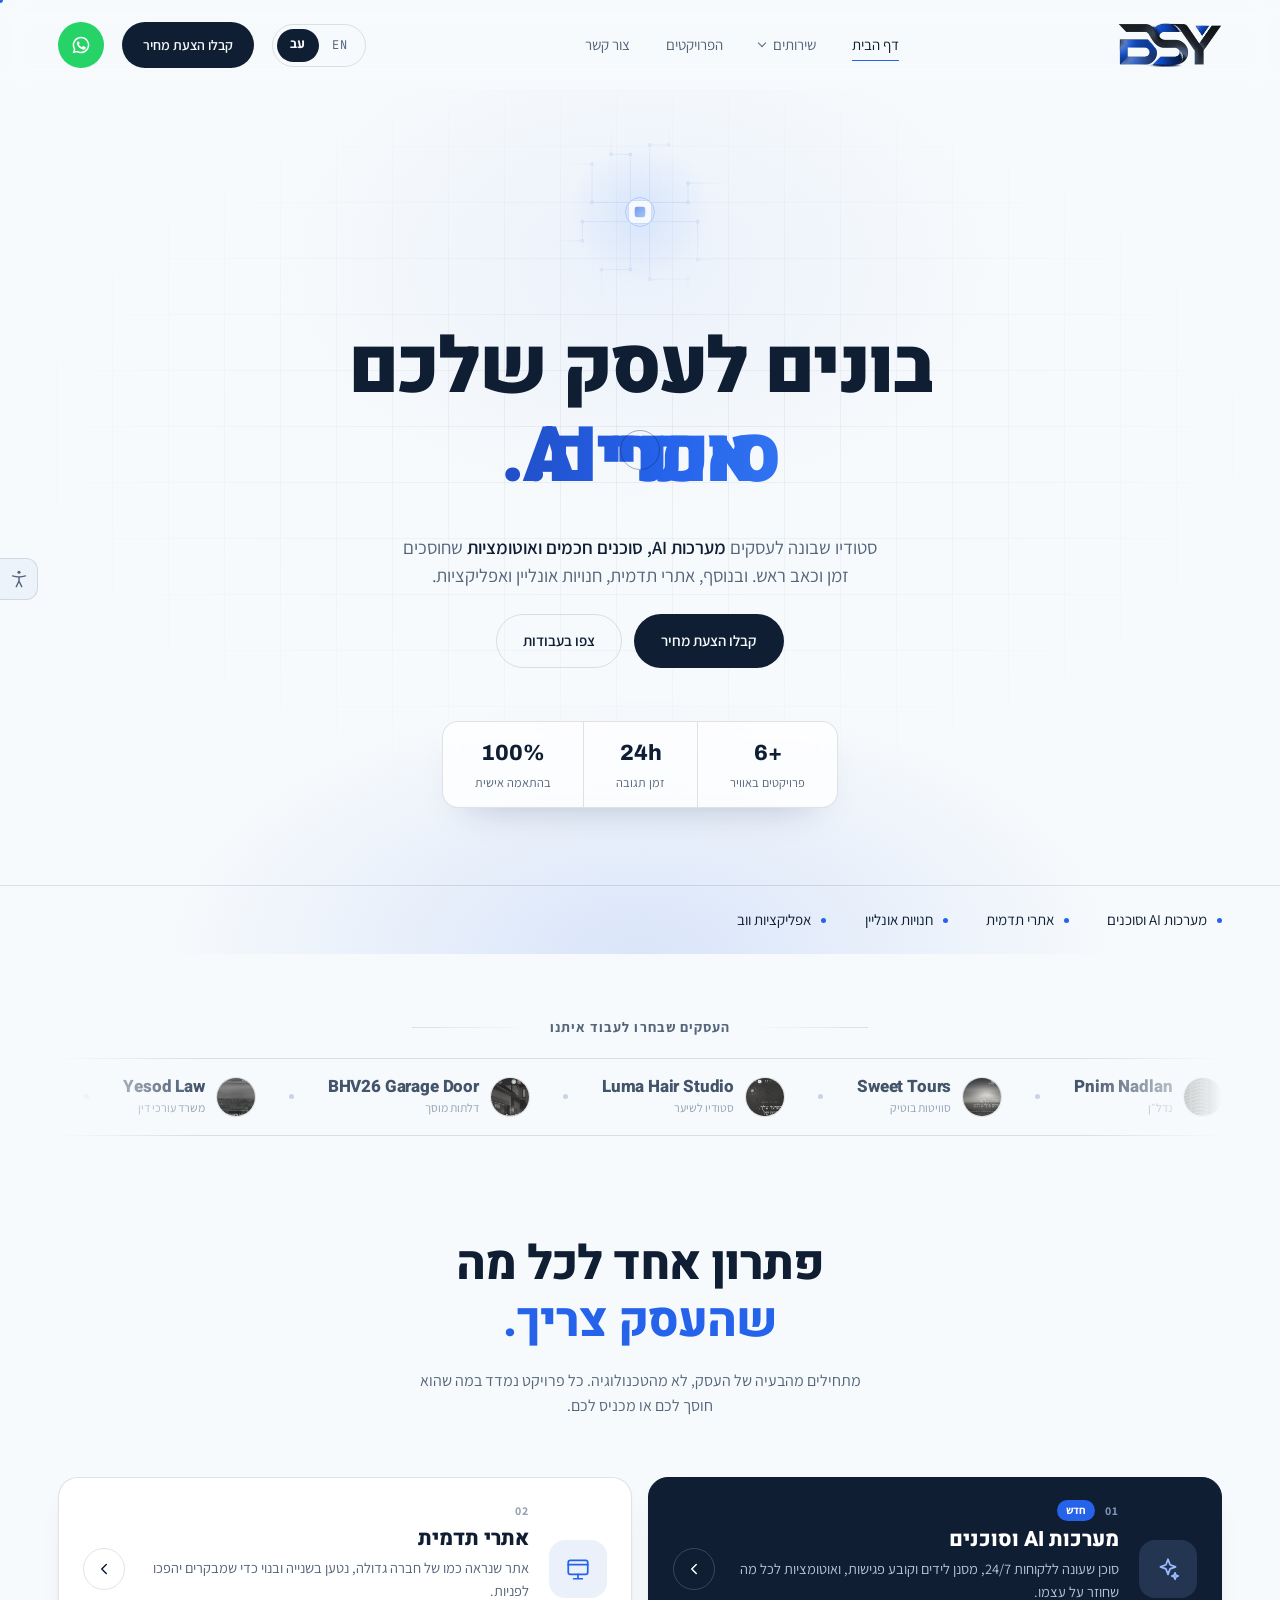
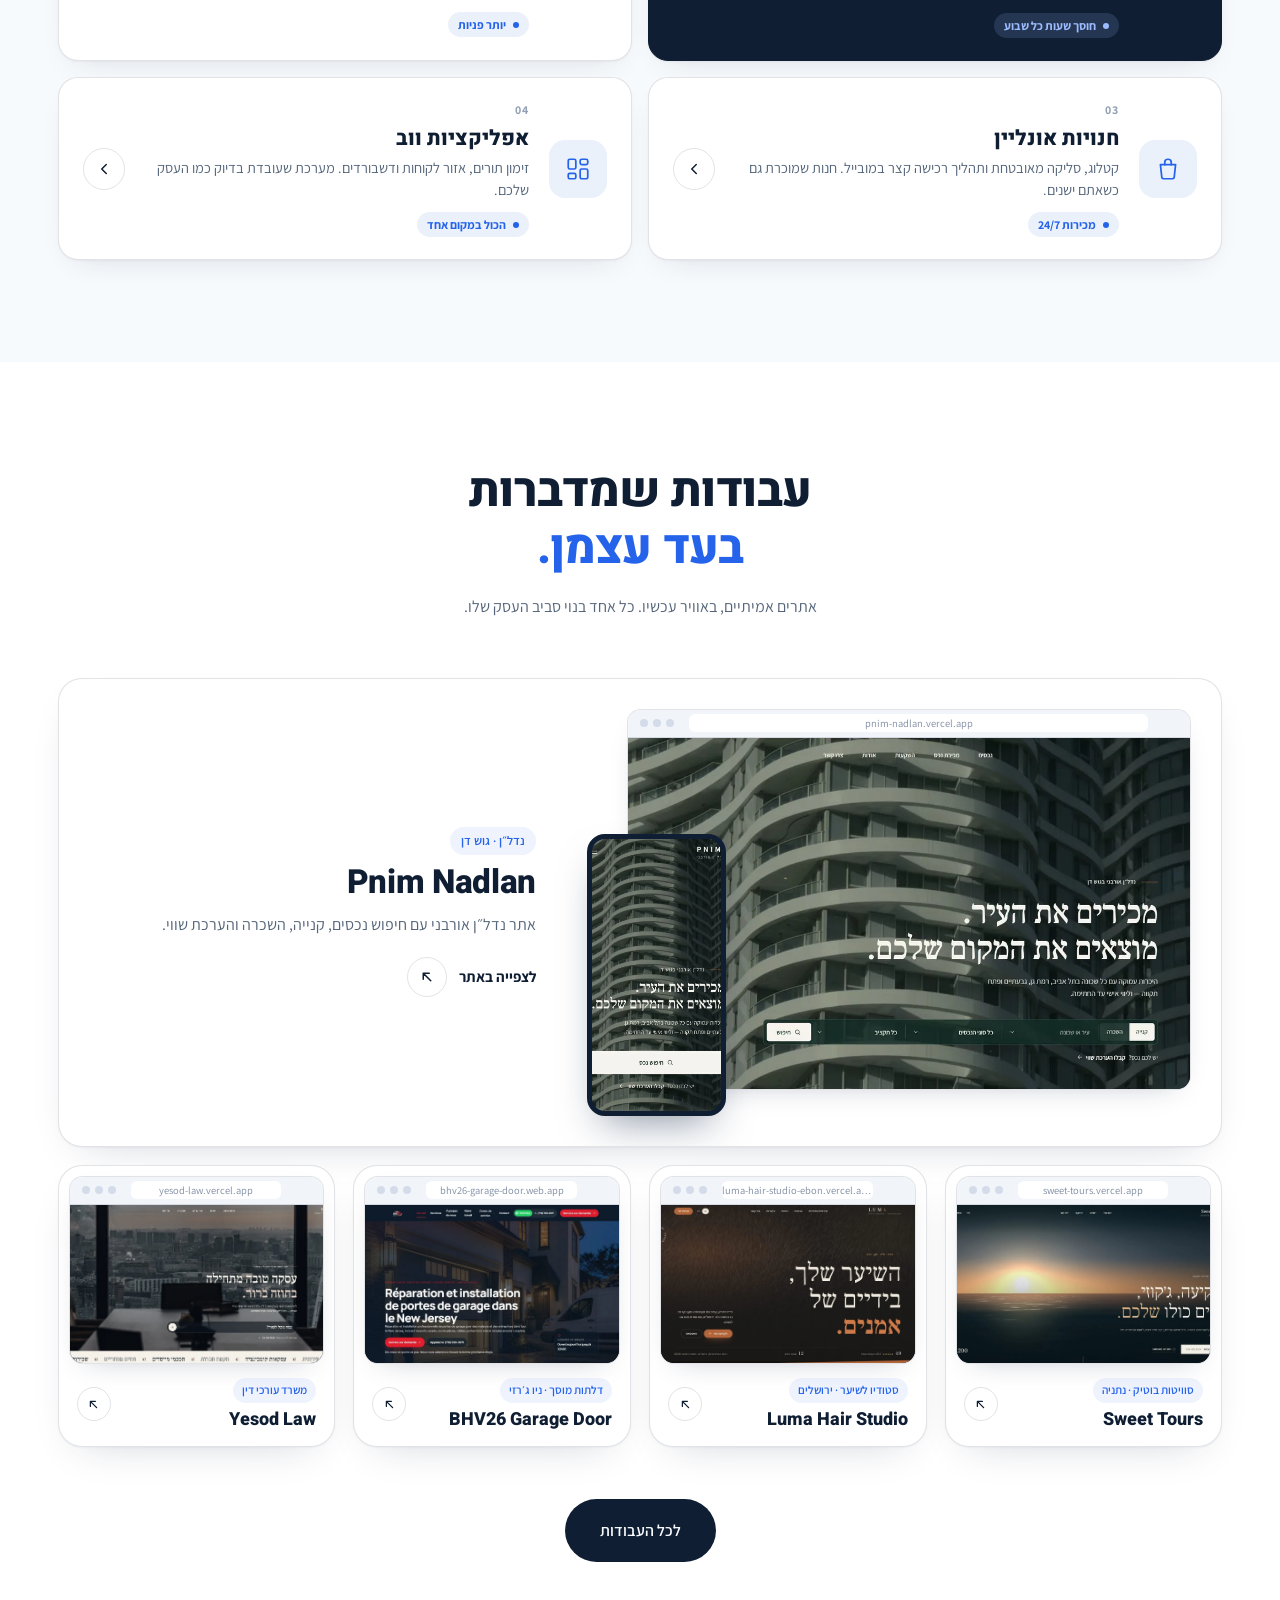
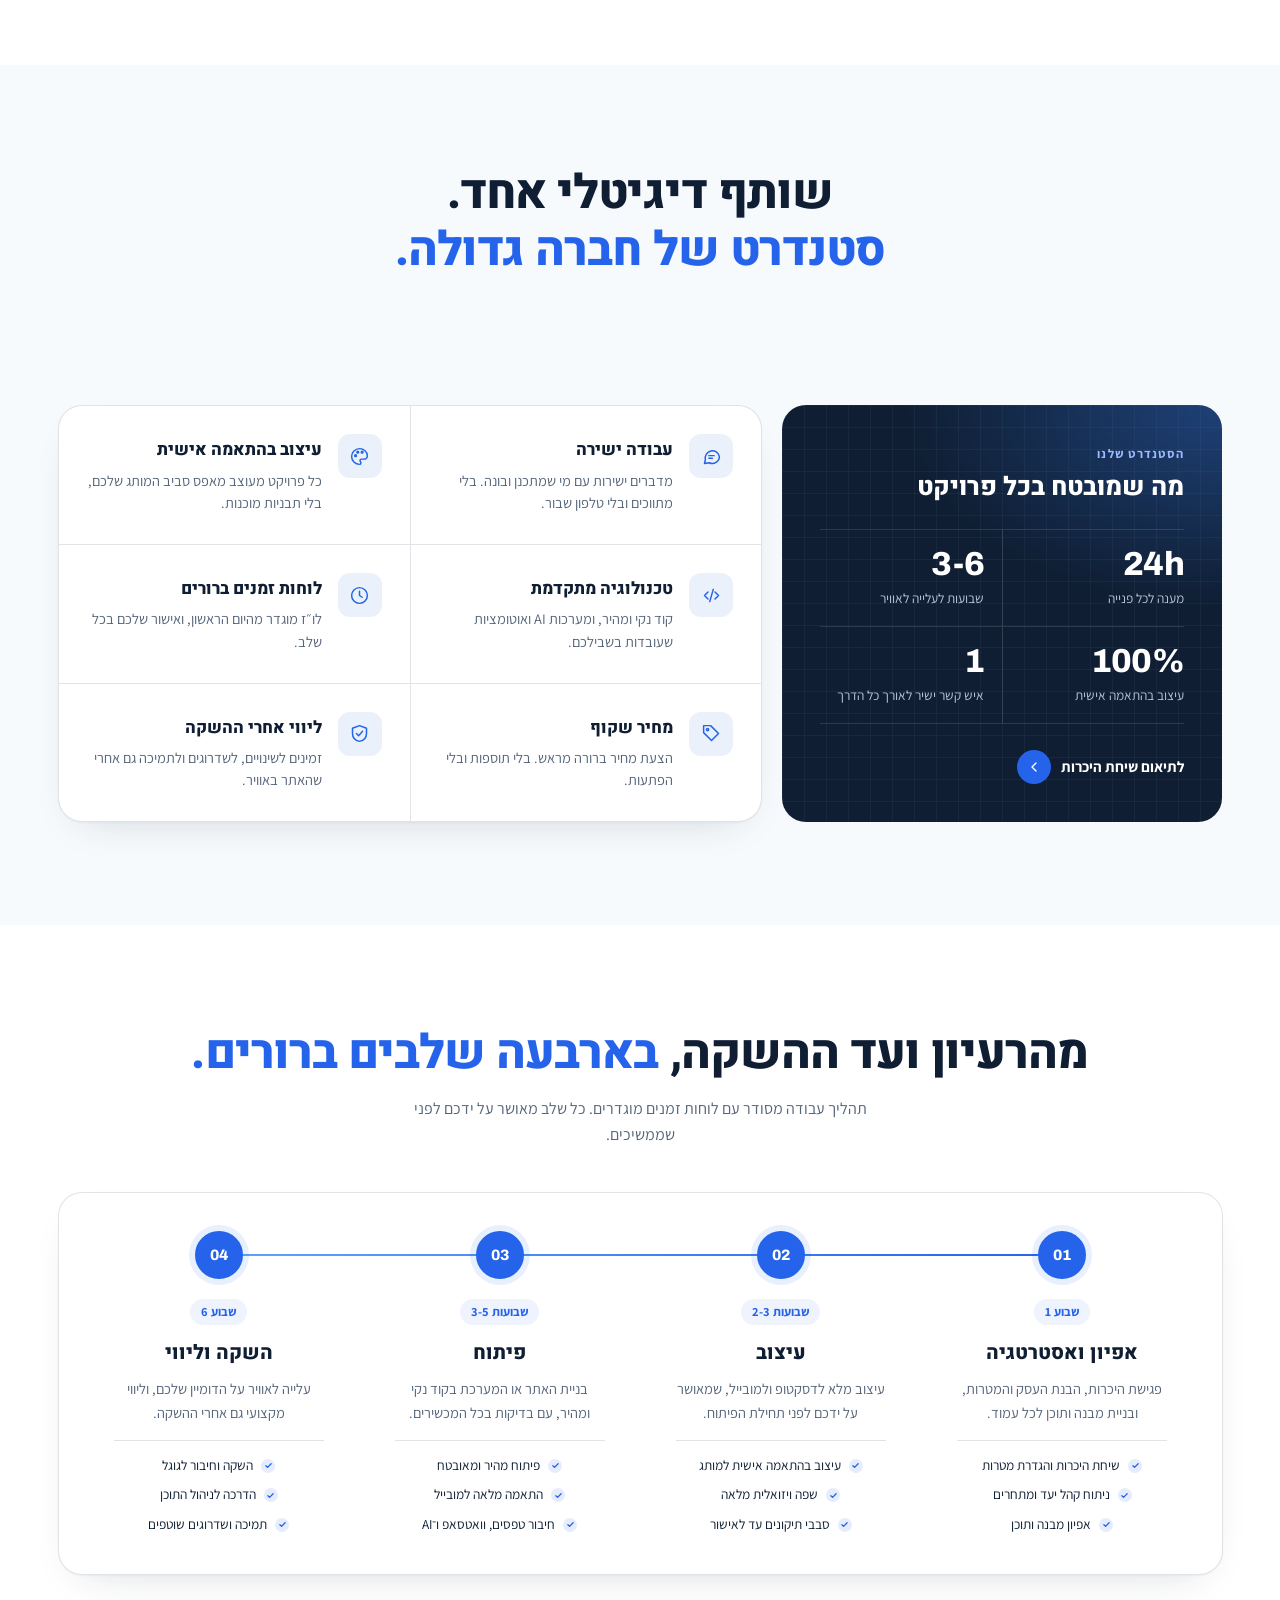
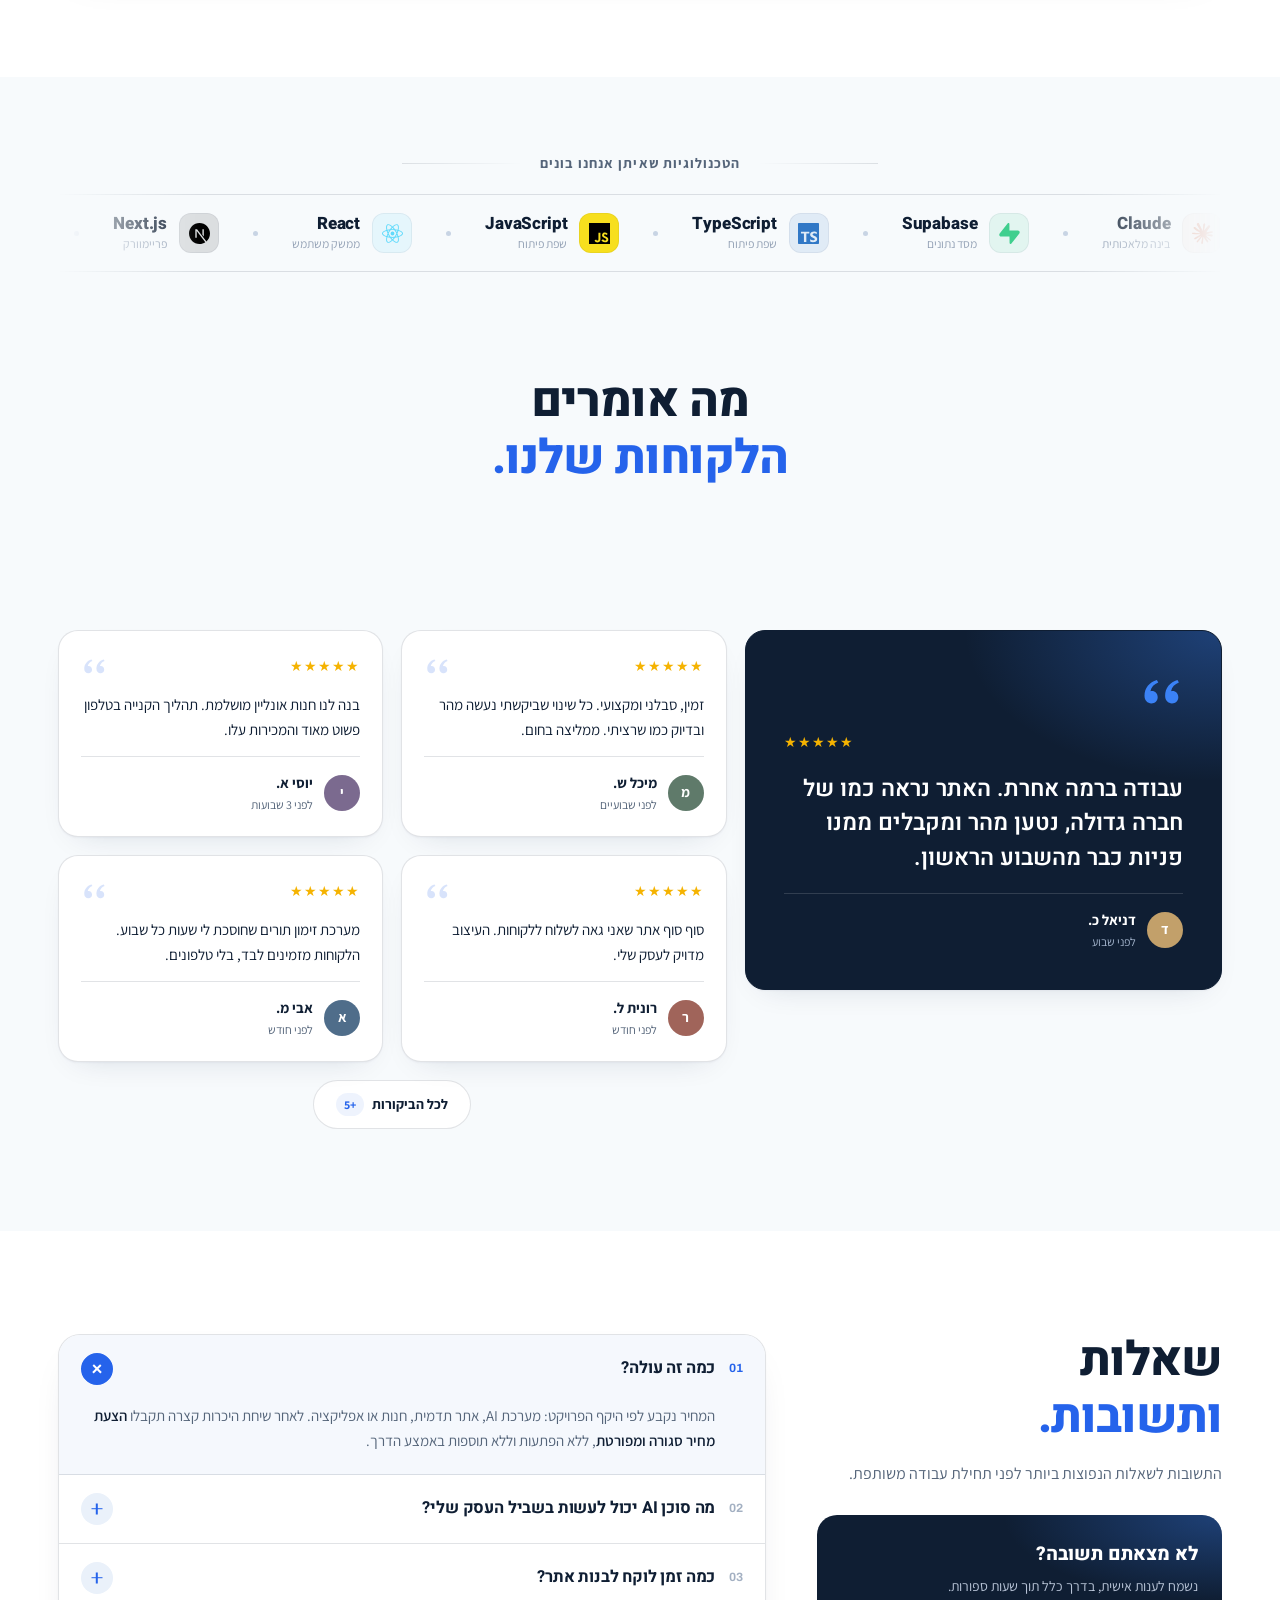
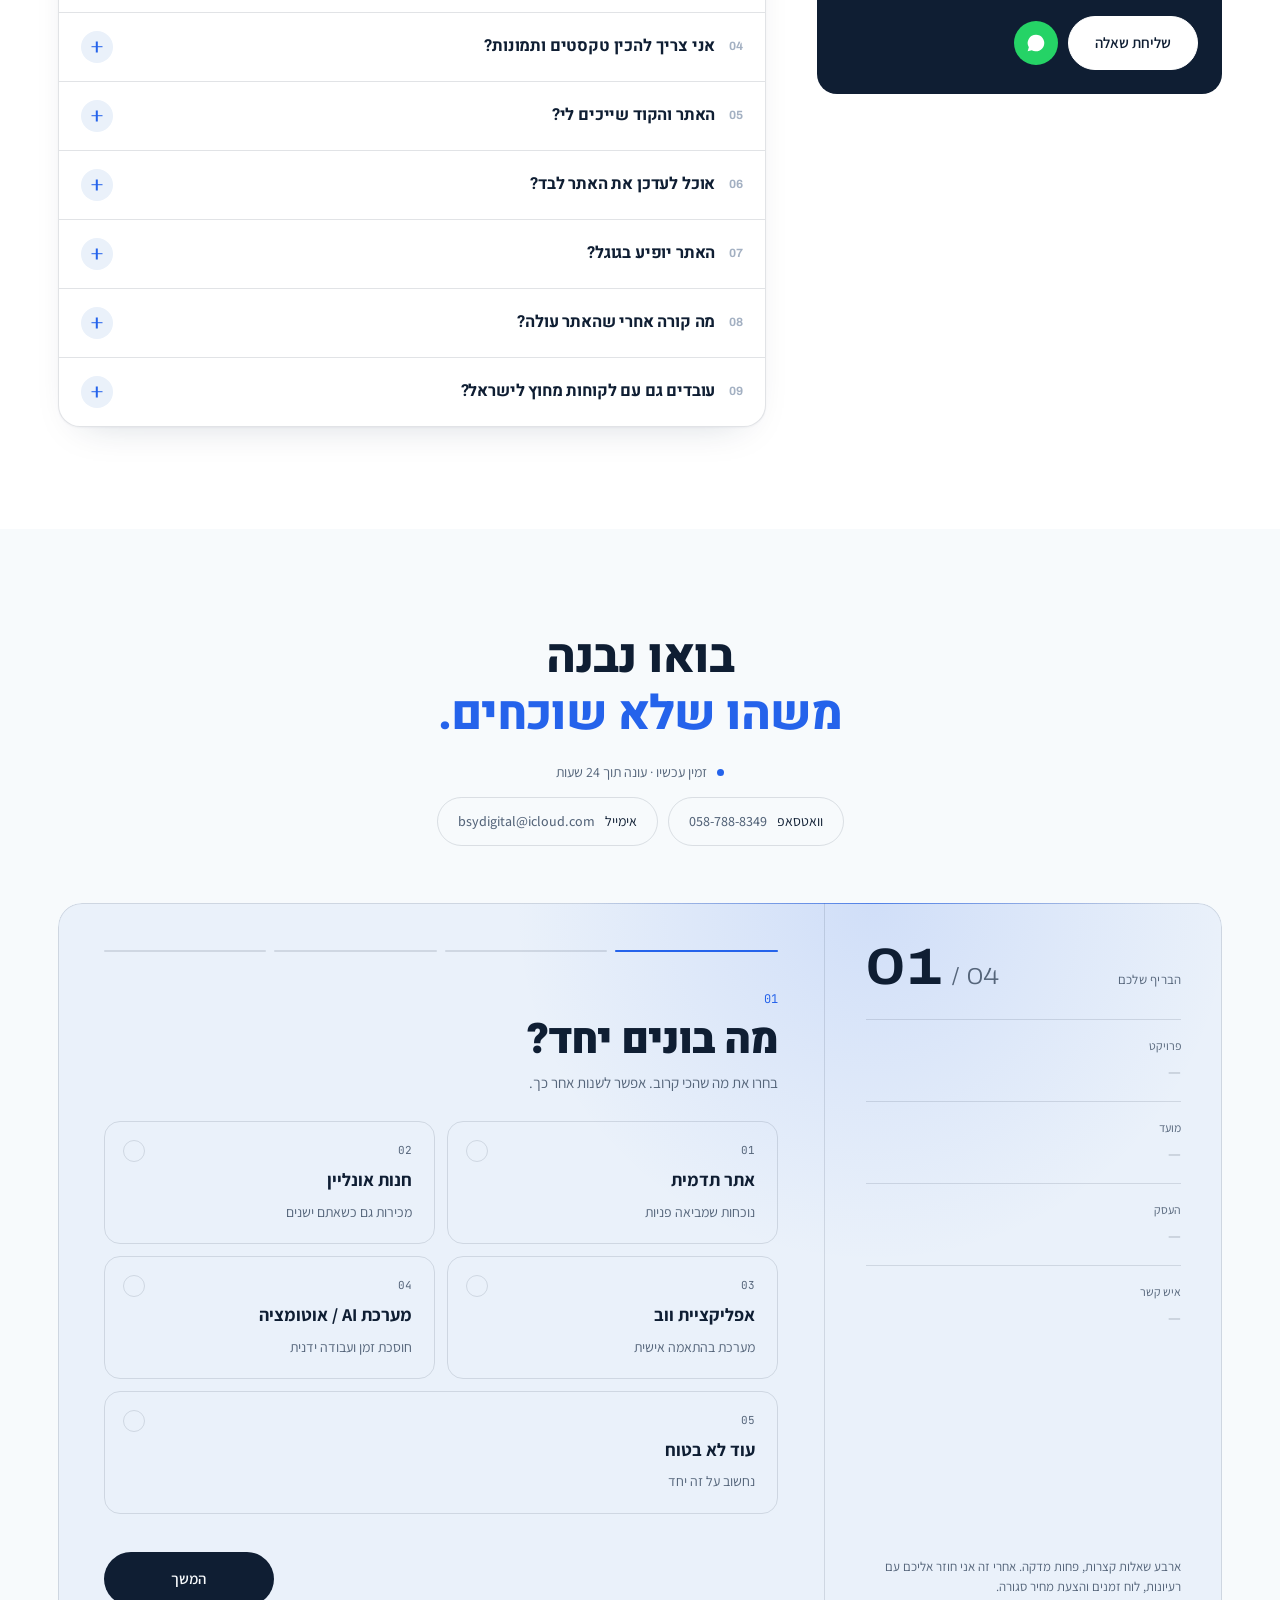
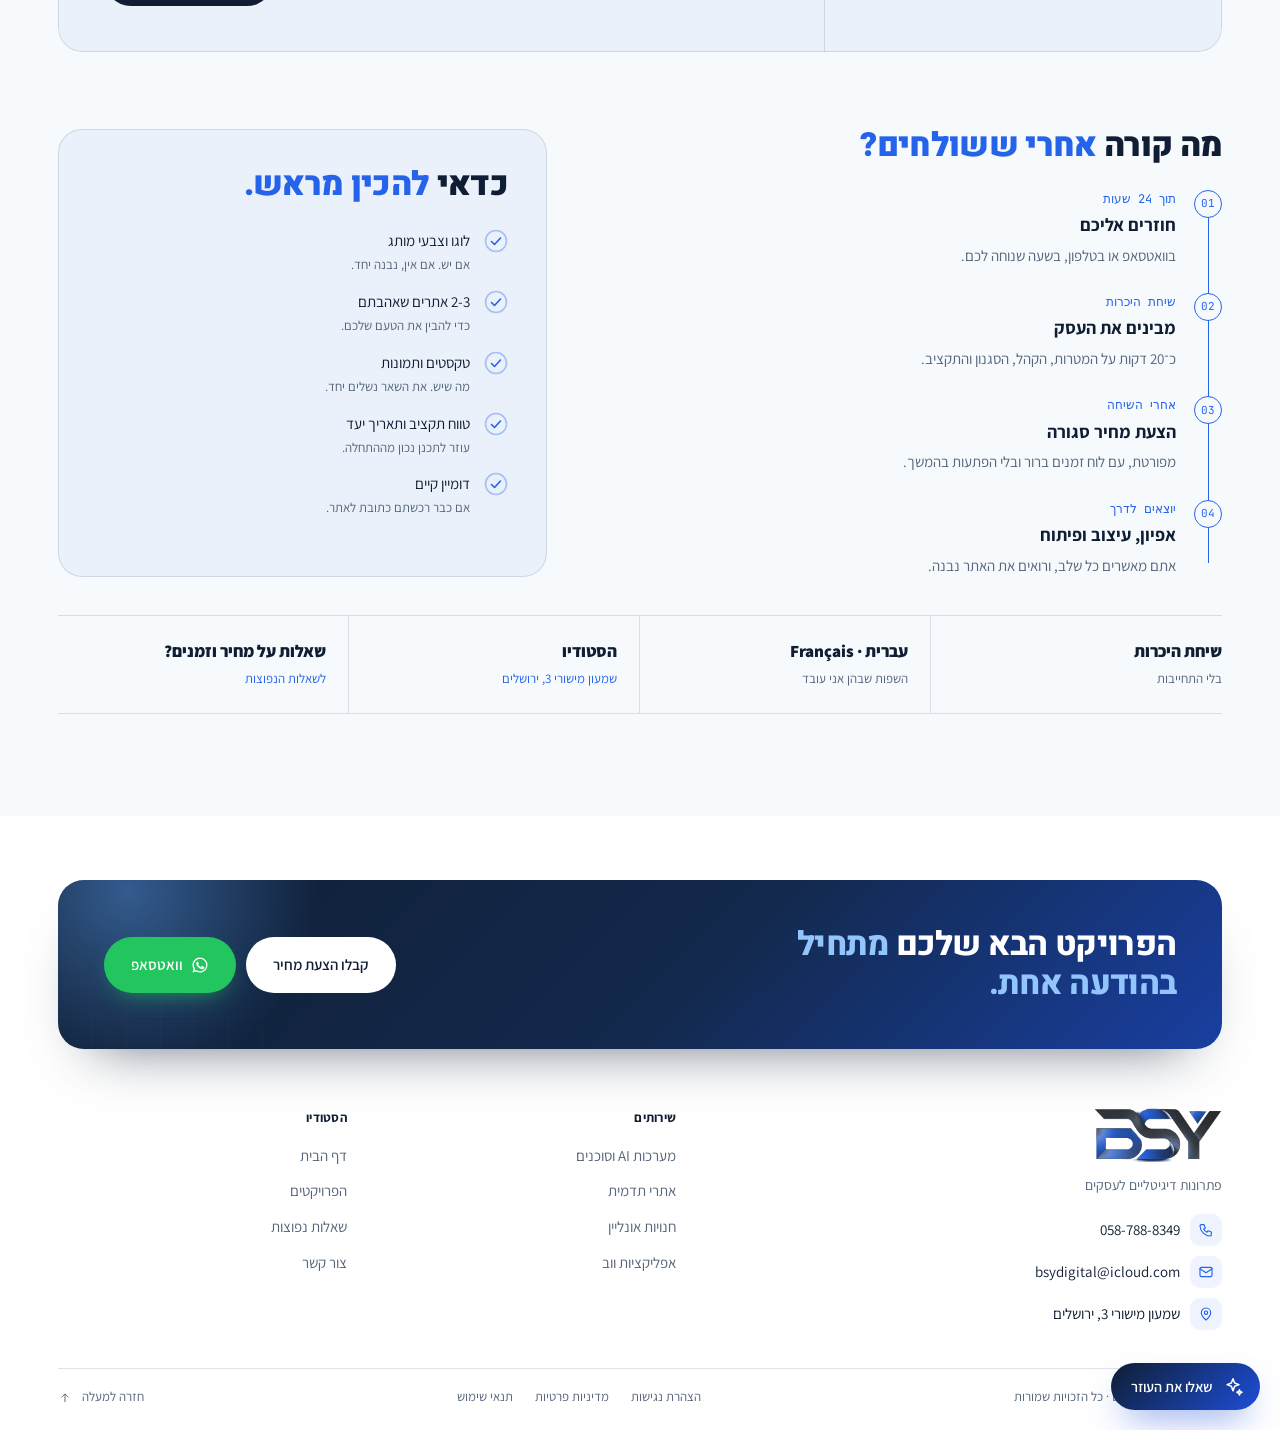
==== commit 70f41d66: "Home: technologies strip with official logos before reviews Co-Authored-By: Claude Opus 5.5 <noreply" ====
--- a/index.html
+++ b/index.html
@@ -2583,6 +2583,69 @@
   .faq-side .faq-ask { align-self: stretch; }
   .faq-list { padding: 0 !important; }
 }
+
+/* Service pages: "what's included" panel grid */
+#view-svc .am { display: grid !important; grid-template-columns: repeat(3, minmax(0, 1fr)); gap: 0; margin: 0; padding: 0; overflow: hidden; background: #fff; border: 1px solid var(--line); border-radius: 24px; box-shadow: 0 1px 2px rgba(15,35,70,.04), 0 16px 40px -24px rgba(15,35,70,.22); }
+#view-svc .am + .sw-dots { display: none !important; }
+#view-svc .am-c { flex: none; background: none; border: 0; border-radius: 0; padding: 24px; display: grid; grid-template-columns: auto minmax(0, 1fr); column-gap: 12px; row-gap: 8px; align-items: center; border-inline-end: 1px solid var(--line); border-bottom: 1px solid var(--line); transition: background .3s; }
+#view-svc .am-c:nth-child(3n) { border-inline-end: 0; }
+#view-svc .am-c:nth-last-child(-n+3) { border-bottom: 0; }
+#view-svc .am-c:hover { background: #f7fafd; }
+#view-svc .am-ill { grid-column: 1 / -1; height: 96px; margin: 0 0 8px; border-radius: 14px; background: var(--ink-2); border: 0; }
+#view-svc .am-c em { width: 28px; height: 28px; border-radius: 9px; display: grid; place-items: center; background: rgba(37,99,235,.1); color: var(--brass); font-family: var(--display-en); font-weight: 800; font-size: 12px; }
+#view-svc .am-c h4 { font-size: 17px; font-weight: 800; }
+#view-svc .am-c p { grid-column: 1 / -1; font-size: 14px; line-height: 1.6; }
+@container site (max-width: 860px) {
+  #view-svc .am { grid-template-columns: 1fr 1fr; border-radius: 18px; margin: 0 !important; }
+  #view-svc .am-c { padding: 14px 12px; column-gap: 8px; row-gap: 6px; align-items: start; border-inline-end: 1px solid var(--line) !important; border-bottom: 1px solid var(--line) !important; }
+  #view-svc .am-c:nth-child(2n) { border-inline-end: 0 !important; }
+  #view-svc .am-c:nth-last-child(-n+2) { border-bottom: 0 !important; }
+  #view-svc .am-ill { display: none; }
+  #view-svc .am-c em { width: 24px; height: 24px; border-radius: 7px; font-size: 11px; }
+  #view-svc .am-c h4 { font-size: 14.5px; line-height: 1.3; align-self: center; }
+  #view-svc .am-c p { font-size: 12.5px; line-height: 1.5; }
+}
+/* Store: compact configurator */
+@container site (max-width: 860px) {
+  #view-svc .sx-wrap { gap: 10px; }
+  #view-svc .sx-stage { min-height: 0 !important; height: 168px; }
+  #view-svc .sx-stage svg { width: auto; height: 128px; }
+  #view-svc .sx-stage .sx-tag { top: 12px; inset-inline-start: 12px; padding: 5px 11px; font-size: 12px; }
+  #view-svc .sx-panel { min-height: 0 !important; grid-template-columns: minmax(0, 1fr) auto; gap: 12px 14px; padding: 16px; align-content: start; }
+  #view-svc .sx-panel h4 { grid-column: 1 / -1; font-size: 18px; padding-inline-end: 50px; }
+  #view-svc .sx-price { grid-column: 1 / -1; font-size: 21px; margin-top: -8px; }
+  #view-svc .sx-panel > div:has(.sx-sw) { grid-column: 1; }
+  #view-svc .sx-panel > div:has(.sx-sz) { grid-column: 2; }
+  #view-svc .sx-row, #view-svc .sx-drawer { grid-column: 1 / -1; }
+  #view-svc .sx-lbl { margin-bottom: 7px; font-size: 12px; white-space: nowrap; }
+  #view-svc .sx-sw { gap: 6px; } #view-svc .sx-sw button { width: 30px; height: 30px; }
+  #view-svc .sx-sz { gap: 5px; } #view-svc .sx-sz button { min-width: 36px; padding: 6px 8px; border-radius: 10px; font-size: 13px; }
+  #view-svc .sx-row .pill { padding-block: 12px; }
+  #view-svc .sx-cartbtn { top: 12px; inset-inline-end: 12px; width: 40px; height: 40px; }
+}
+/* App: shorter before / after with a legend */
+#view-svc .ab { max-width: 980px; margin-inline: auto; aspect-ratio: 16 / 8; }
+#view-svc .ab-head { justify-content: center; text-align: center; flex-direction: column; align-items: center; gap: 10px; margin-bottom: 24px; }
+#view-svc .ab-head p { max-width: 46ch; }
+.ab-leg { max-width: 980px; margin: 14px auto 0; display: grid; grid-template-columns: 1fr 1fr; gap: 12px; }
+.ab-leg p { margin: 0; display: flex; align-items: center; gap: 10px; padding: 12px 14px; border-radius: 14px; background: #fff; border: 1px solid var(--line); font-size: 14px; color: var(--stone); }
+.ab-leg span { flex: none; font-size: 12px; font-weight: 700; padding: 3px 10px; border-radius: 999px; color: #fff; }
+.ab-leg .b { background: #a0645a; } .ab-leg .a { background: var(--brass); }
+@container site (max-width: 860px) {
+  #view-svc .ab { aspect-ratio: 1 / 1; }
+  .ab-leg { grid-template-columns: minmax(0, 1fr); gap: 8px; margin-top: 10px; }
+  .ab-leg p { font-size: 13px; padding: 10px 12px; }
+}
+
+/* Tech strip */
+.tech { padding-block: clamp(56px, 6cqw, 88px) 0; }
+.tk { margin-bottom: 0 !important; }
+.tk-t { animation-direction: reverse; animation-duration: 60s; }
+.tk-i { flex: none; width: 40px; height: 40px; border-radius: 12px; display: grid; place-items: center; box-shadow: inset 0 0 0 1px rgba(15,35,70,.06); transition: transform .4s var(--ease); }
+.tk-i svg { width: 21px; height: 21px; fill: currentColor; }
+.tk-c b { color: var(--bone) !important; }
+.tk-c:hover .tk-i { transform: translateY(-3px) rotate(-4deg); }
+@container site (max-width: 860px) { .tech { padding-block: 48px 0; } .tk-i { width: 34px; height: 34px; border-radius: 10px; } .tk-i svg { width: 18px; height: 18px; } }
 </style>
 
 <a class="skip" id="skip" href="#">דלג לתוכן</a>
@@ -2724,6 +2787,9 @@
           <div class="wrap proc-scroll" id="proc-scroll"><div class="proc-track" id="proc-track"></div></div>
           <div class="wrap proc-foot"><div class="proc-bar" id="proc-bar"><span><i></i></span><span><i></i></span><span><i></i></span><span><i></i></span></div><span class="proc-hint" data-k="p_hint">החליקו לצדדים</span><div class="proc-nav"><button type="button" id="proc-prev" aria-label="Previous"><svg width="18" height="18" viewBox="0 0 24 24" fill="none" stroke="currentColor" stroke-width="1.6"><path d="M15 6l-6 6 6 6"/></svg></button><button type="button" id="proc-next" aria-label="Next"><svg width="18" height="18" viewBox="0 0 24 24" fill="none" stroke="currentColor" stroke-width="1.6"><path d="M9 6l6 6-6 6"/></svg></button></div></div>
         </div>
+      </section>
+      <section class="tech" id="tech">
+        <div class="wrap"><div class="tr tk rv"><p class="tr-l"><span data-kh="tk_lbl"></span></p><div class="tr-mq"><div class="tr-t tk-t" id="tk-t"></div></div></div></div>
       </section>
       <section class="reviews" id="reviews">
         <div class="wrap">
@@ -2941,7 +3007,7 @@
       ft_say: "הפרויקט הבא שלכם <span class=\"serif\">מתחיל בהודעה אחת.</span>", ft_nav: "ניווט", ft_svc: "שירותים", ft_studio: "הסטודיו", ft_ct: "צור קשר", ft_faq: "שאלות נפוצות", ft_talk: "דברו איתי", ft_rights: "כל הזכויות שמורות", ft_acc: "הצהרת נגישות", ft_priv: "מדיניות פרטיות", ft_terms: "תנאי שימוש", f_consent: "בשליחת הבריף אתם מאשרים את <a href=\"#privacy\">מדיניות הפרטיות</a>. הפרטים משמשים רק כדי לחזור אליכם.", ft_top: "חזרה למעלה",
       p_hint: "החליקו לצדדים", p_eye: "תהליך העבודה", p_title: "מהרעיון ועד ההשקה, <span class=\"serif\">בארבעה שלבים ברורים.</span>", p_lead: "תהליך עבודה מסודר עם לוחות זמנים מוגדרים. כל שלב מאושר על ידכם לפני שממשיכים.",
       y_eye: "למה B.S.Y", y_title: ["שותף דיגיטלי אחד.", "<span class=\"serif\">סטנדרט של חברה גדולה.</span>"], y_lead: "היחס האישי והזמינות של סטודיו בוטיק, יחד עם רמת העיצוב, הטכנולוגיה והאמינות של חברה גדולה.",
-      sv_eye: "מה אנחנו בונים", sv_title: ["פתרון אחד לכל מה", "<span class=\"serif\">שהעסק צריך.</span>"], sv_lead: "מתחילים מהבעיה של העסק, לא מהטכנולוגיה. כל פרויקט נמדד במה שהוא חוסך לכם או מכניס לכם.", tr_lbl: "העסקים שבחרו לעבוד איתנו",
+      sv_eye: "מה אנחנו בונים", sv_title: ["פתרון אחד לכל מה", "<span class=\"serif\">שהעסק צריך.</span>"], sv_lead: "מתחילים מהבעיה של העסק, לא מהטכנולוגיה. כל פרויקט נמדד במה שהוא חוסך לכם או מכניס לכם.", tr_lbl: "העסקים שבחרו לעבוד איתנו", tk_lbl: "הטכנולוגיות שאיתן אנחנו בונים",
       w_cta: "הפרויקט הבא יכול להיות שלכם", w_note: "* פרויקטים לדוגמה",
       cap: "בתמונה: Lévy Estates · Atelier Noa — פרויקטים לדוגמה", arr: "←", other: "EN"
     },
@@ -2972,7 +3038,7 @@
       ft_say: "Your next project <span class=\"serif\">starts with one message.</span>", ft_nav: "Navigate", ft_svc: "Services", ft_studio: "Studio", ft_ct: "Contact", ft_faq: "FAQ", ft_talk: "Talk to me", ft_rights: "All rights reserved", ft_acc: "Accessibility", ft_priv: "Privacy policy", ft_terms: "Terms of use", f_consent: "By sending the brief you accept the <a href=\"#privacy\">privacy policy</a>. Your details are used only to get back to you.", ft_top: "Back to top",
       p_hint: "Swipe sideways", p_eye: "How we work", p_title: "From idea to launch, <span class=\"serif\">in four clear stages.</span>", p_lead: "A structured process with defined timelines. You approve every stage before we move on.",
       y_eye: "Why B.S.Y", y_title: ["One digital partner.", "<span class=\"serif\">A big-company standard.</span>"], y_lead: "The personal attention and availability of a boutique studio, with the design, technology and reliability of a large company.",
-      sv_eye: "What we build", sv_title: ["One partner for everything", "<span class=\"serif\">your business needs.</span>"], sv_lead: "We start from the business problem, not the technology. Every project is measured by what it saves you or brings in.", tr_lbl: "Businesses that chose to work with us",
+      sv_eye: "What we build", sv_title: ["One partner for everything", "<span class=\"serif\">your business needs.</span>"], sv_lead: "We start from the business problem, not the technology. Every project is measured by what it saves you or brings in.", tr_lbl: "Businesses that chose to work with us", tk_lbl: "The technologies we build with",
       w_cta: "Your project could be next", w_note: "* Sample projects",
       cap: "Shown: Lévy Estates · Atelier Noa — sample projects", arr: "→", other: "עב"
     }
@@ -3793,12 +3859,12 @@
       sheet: ["שם", "טלפון", "תאריך", "שעה", "שולם?", "הערות", "דנה", "050-…", "12/11", "10:00", "לא", "לחזור", "יוסי", "052-…", "12/11", "10:00", "כן", "כפול!!", "מיכל", "054-…", "13/11", "??", "חלקי", "", "אורי", "…", "14/11", "16:00", "לא", "ביטל?", "נועה", "053-…", "", "11:30", "?", "", "רון", "050-…", "15/11", "14:30", "כן", ""],
       red: [16, 21, 28, 33], yel: [11, 22, 34], n1: "להתקשר לדנה!!<br>ולבדוק אם שילמה", n2: "תור כפול ב־10:00", bub: [["יש מקום מחר בבוקר?", "08:12"], ["שלחתי לך אתמול, ראית?", "09:40"], ["אפשר להזיז לשבוע הבא?", "11:03"]], miss: "3 שיחות שלא נענו",
       days: ["א׳", "ב׳", "ג׳", "ד׳", "ה׳"], kpi: [["תורים השבוע", "38"], ["הכנסות", "₪9,240"]], ok: "תזכורת נשלחה אוטומטית ל־12 לקוחות",
-      int: "מתחברת לכלים שאתם כבר עובדים איתם", band: 'יש לכם רעיון <span class="serif">למערכת?</span>', fitT: 'למי זה <span class="serif">מתאים?</span>' },
+      int: "מתחברת לכלים שאתם כבר עובדים איתם", lb: "אקסל, הודעות ושיחות שלא נענו", la: "יומן אחד, תזכורות אוטומטיות ונתונים בזמן אמת", band: 'יש לכם רעיון <span class="serif">למערכת?</span>', fitT: 'למי זה <span class="serif">מתאים?</span>' },
     en: { h: 'From Excel and WhatsApp <span class="serif">to one system.</span>', p: "This is how the business runs today, and how it runs after. Drag the line.", b: "Before", a: "After",
       sheet: ["Name", "Phone", "Date", "Time", "Paid?", "Notes", "Dana", "050-…", "12/11", "10:00", "No", "Call back", "Yossi", "052-…", "12/11", "10:00", "Yes", "Double!!", "Michal", "054-…", "13/11", "??", "Part", "", "Uri", "…", "14/11", "16:00", "No", "Cancel?", "Noa", "053-…", "", "11:30", "?", "", "Ron", "050-…", "15/11", "14:30", "Yes", ""],
       red: [16, 21, 28, 33], yel: [11, 22, 34], n1: "Call Dana!!<br>did she pay?", n2: "Double booking 10:00", bub: [["Any slot tomorrow morning?", "08:12"], ["Sent you a message yesterday?", "09:40"], ["Can we move to next week?", "11:03"]], miss: "3 missed calls",
       days: ["Sun", "Mon", "Tue", "Wed", "Thu"], kpi: [["Bookings this week", "38"], ["Revenue", "₪9,240"]], ok: "Reminder sent automatically to 12 clients",
-      int: "Connects to the tools you already use", band: 'Got an idea <span class="serif">for a system?</span>', fitT: 'Who is it <span class="serif">for?</span>' }
+      int: "Connects to the tools you already use", lb: "Spreadsheets, messages and missed calls", la: "One calendar, automatic reminders and live numbers", band: 'Got an idea <span class="serif">for a system?</span>', fitT: 'Who is it <span class="serif">for?</span>' }
   };
   var AI_TOOLS = ["Google Calendar", "WhatsApp", "Gmail", "Excel", "Stripe", "PayPal", "Zoom", "Google Sheets", "Outlook", "Slack"];
   function appRest(l, v, i, prev, next) {
@@ -3819,7 +3885,8 @@
           '<div class="ab-l ab-after"><div class="abx-app"><div class="abx-week">' + week + '</div><div class="abx-side">' + d.kpi.map(function (x) { return '<div class="abx-kpi"><span>' + x[0] + "</span><b>" + x[1] + "</b></div>"; }).join("") +
             '<div class="abx-ok"><i>✓</i>' + d.ok + '</div></div></div><span class="ab-tag">' + d.a + "</span></div>" +
           '<div class="ab-handle"><span><svg width="22" height="22" viewBox="0 0 24 24" fill="none" stroke="currentColor" stroke-width="2" stroke-linecap="round"><path d="M9 6l-6 6 6 6M15 6l6 6-6 6"/></svg></span></div>' +
-          '<input class="ab-range" type="range" min="4" max="96" value="50" aria-label="' + d.b + " / " + d.a + '"></div></div></section>' +
+          '<input class="ab-range" type="range" min="4" max="96" value="50" aria-label="' + d.b + " / " + d.a + '"></div>' +
+        '<div class="ab-leg rv"><p><span class="b">' + d.b + "</span>" + esc(d.lb) + '</p><p><span class="a">' + d.a + "</span>" + esc(d.la) + "</p></div></div></section>" +
       '<section class="svp-sec"><div class="wrap"><h3 class="t rv">' + d.fitT + '</h3><ul class="fl" id="fl">' + v.fit.map(function (f) { return "<li><span>" + esc(f) + "</span></li>"; }).join("") + "</ul>" +
         '<div class="svp-band glow rv" id="ap-band"><h3>' + d.band + '</h3><a href="#contact" class="pill solid" data-svc="' + i + '">' + T[l].cta + "</a></div>" +
         '<div class="svp-next"><a href="#service-' + prev.key + '">' + (he ? "השירות הקודם" : "Previous service") + "<b>" + esc(prev.name) + '</b></a><a href="#service-' + next.key + '" style="text-align:end">' + (he ? "השירות הבא" : "Next service") + "<b>" + esc(next.name) + "</b></a></div></div></section>";
@@ -3952,7 +4019,17 @@
     if (v.key === "store") return '<div class="sx-store"><i></i><i class="on"></i><i></i><i></i><i></i><i></i></div>';
     return '<div class="sx-app"><div class="k"><i></i><i></i><i></i></div><div class="bars"><i style="--h:90%"></i><i style="--h:50%"></i><i style="--h:65%"></i><i style="--h:40%"></i><i style="--h:72%"></i><i style="--h:55%"></i></div></div>';
   }
+  var TECH = [["Claude", "AI", "D97757", "m4.7144 15.9555 4.7174-2.6471.079-.2307-.079-.1275h-.2307l-.7893-.0486-2.6956-.0729-2.3375-.0971-2.2646-.1214-.5707-.1215-.5343-.7042.0546-.3522.4797-.3218.686.0608 1.5179.1032 2.2767.1578 1.6514.0972 2.4468.255h.3886l.0546-.1579-.1336-.0971-.1032-.0972L6.973 9.8356l-2.55-1.6879-1.3356-.9714-.7225-.4918-.3643-.4614-.1578-1.0078.6557-.7225.8803.0607.2246.0607.8925.686 1.9064 1.4754 2.4893 1.8336.3643.3035.1457-.1032.0182-.0728-.164-.2733-1.3539-2.4467-1.445-2.4893-.6435-1.032-.17-.6194c-.0607-.255-.1032-.4674-.1032-.7285L6.287.1335 6.6997 0l.9957.1336.419.3642.6192 1.4147 1.0018 2.2282 1.5543 3.0296.4553.8985.2429.8318.091.255h.1579v-.1457l.1275-1.706.2368-2.0947.2307-2.6957.0789-.7589.3764-.9107.7468-.4918.5828.2793.4797.686-.0668.4433-.2853 1.8517-.5586 2.9021-.3643 1.9429h.2125l.2429-.2429.9835-1.3053 1.6514-2.0643.7286-.8196.85-.9046.5464-.4311h1.0321l.759 1.1293-.34 1.1657-1.0625 1.3478-.8804 1.1414-1.2628 1.7-.7893 1.36.0729.1093.1882-.0183 2.8535-.607 1.5421-.2794 1.8396-.3157.8318.3886.091.3946-.3278.8075-1.967.4857-2.3072.4614-3.4364.8136-.0425.0304.0486.0607 1.5482.1457.6618.0364h1.621l3.0175.2247.7892.522.4736.6376-.079.4857-1.2142.6193-1.6393-.3886-3.825-.9107-1.3113-.3279h-.1822v.1093l1.0929 1.0686 2.0035 1.8092 2.5075 2.3314.1275.5768-.3218.4554-.34-.0486-2.2039-1.6575-.85-.7468-1.9246-1.621h-.1275v.17l.4432.6496 2.3436 3.5214.1214 1.0807-.17.3521-.6071.2125-.6679-.1214-1.3721-1.9246L14.38 17.959l-1.1414-1.9428-.1397.079-.674 7.2552-.3156.3703-.7286.2793-.6071-.4614-.3218-.7468.3218-1.4753.3886-1.9246.3157-1.53.2853-1.9004.17-.6314-.0121-.0425-.1397.0182-1.4328 1.9672-2.1796 2.9446-1.7243 1.8456-.4128.164-.7164-.3704.0667-.6618.4008-.5889 2.386-3.0357 1.4389-1.882.929-1.0868-.0062-.1579h-.0546l-6.3385 4.1164-1.1293.1457-.4857-.4554.0608-.7467.2307-.2429 1.9064-1.3114Z"], ["Supabase", "Database", "3FCF8E", "M11.9 1.036c-.015-.986-1.26-1.41-1.874-.637L.764 12.05C-.33 13.427.65 15.455 2.409 15.455h9.579l.113 7.51c.014.985 1.259 1.408 1.873.636l9.262-11.653c1.093-1.375.113-3.403-1.645-3.403h-9.642z"], ["TypeScript", "Language", "3178C6", "M1.125 0C.502 0 0 .502 0 1.125v21.75C0 23.498.502 24 1.125 24h21.75c.623 0 1.125-.502 1.125-1.125V1.125C24 .502 23.498 0 22.875 0zm17.363 9.75c.612 0 1.154.037 1.627.111a6.38 6.38 0 0 1 1.306.34v2.458a3.95 3.95 0 0 0-.643-.361 5.093 5.093 0 0 0-.717-.26 5.453 5.453 0 0 0-1.426-.2c-.3 0-.573.028-.819.086a2.1 2.1 0 0 0-.623.242c-.17.104-.3.229-.393.374a.888.888 0 0 0-.14.49c0 .196.053.373.156.529.104.156.252.304.443.444s.423.276.696.41c.273.135.582.274.926.416.47.197.892.407 1.266.628.374.222.695.473.963.753.268.279.472.598.614.957.142.359.214.776.214 1.253 0 .657-.125 1.21-.373 1.656a3.033 3.033 0 0 1-1.012 1.085 4.38 4.38 0 0 1-1.487.596c-.566.12-1.163.18-1.79.18a9.916 9.916 0 0 1-1.84-.164 5.544 5.544 0 0 1-1.512-.493v-2.63a5.033 5.033 0 0 0 3.237 1.2c.333 0 .624-.03.872-.09.249-.06.456-.144.623-.25.166-.108.29-.234.373-.38a1.023 1.023 0 0 0-.074-1.089 2.12 2.12 0 0 0-.537-.5 5.597 5.597 0 0 0-.807-.444 27.72 27.72 0 0 0-1.007-.436c-.918-.383-1.602-.852-2.053-1.405-.45-.553-.676-1.222-.676-2.005 0-.614.123-1.141.369-1.582.246-.441.58-.804 1.004-1.089a4.494 4.494 0 0 1 1.47-.629 7.536 7.536 0 0 1 1.77-.201zm-15.113.188h9.563v2.166H9.506v9.646H6.789v-9.646H3.375z"], ["JavaScript", "Language", "F7DF1E", "M0 0h24v24H0V0zm22.034 18.276c-.175-1.095-.888-2.015-3.003-2.873-.736-.345-1.554-.585-1.797-1.14-.091-.33-.105-.51-.046-.705.15-.646.915-.84 1.515-.66.39.12.75.42.976.9 1.034-.676 1.034-.676 1.755-1.125-.27-.42-.404-.601-.586-.78-.63-.705-1.469-1.065-2.834-1.034l-.705.089c-.676.165-1.32.525-1.71 1.005-1.14 1.291-.811 3.541.569 4.471 1.365 1.02 3.361 1.244 3.616 2.205.24 1.17-.87 1.545-1.966 1.41-.811-.18-1.26-.586-1.755-1.336l-1.83 1.051c.21.48.45.689.81 1.109 1.74 1.756 6.09 1.666 6.871-1.004.029-.09.24-.705.074-1.65l.046.067zm-8.983-7.245h-2.248c0 1.938-.009 3.864-.009 5.805 0 1.232.063 2.363-.138 2.711-.33.689-1.18.601-1.566.48-.396-.196-.597-.466-.83-.855-.063-.105-.11-.196-.127-.196l-1.825 1.125c.305.63.75 1.172 1.324 1.517.855.51 2.004.675 3.207.405.783-.226 1.458-.691 1.811-1.411.51-.93.402-2.07.397-3.346.012-2.054 0-4.109 0-6.179l.004-.056z"], ["React", "Frontend", "61DAFB", "M14.23 12.004a2.236 2.236 0 0 1-2.235 2.236 2.236 2.236 0 0 1-2.236-2.236 2.236 2.236 0 0 1 2.235-2.236 2.236 2.236 0 0 1 2.236 2.236zm2.648-10.69c-1.346 0-3.107.96-4.888 2.622-1.78-1.653-3.542-2.602-4.887-2.602-.41 0-.783.093-1.106.278-1.375.793-1.683 3.264-.973 6.365C1.98 8.917 0 10.42 0 12.004c0 1.59 1.99 3.097 5.043 4.03-.704 3.113-.39 5.588.988 6.38.32.187.69.275 1.102.275 1.345 0 3.107-.96 4.888-2.624 1.78 1.654 3.542 2.603 4.887 2.603.41 0 .783-.09 1.106-.275 1.374-.792 1.683-3.263.973-6.365C22.02 15.096 24 13.59 24 12.004c0-1.59-1.99-3.097-5.043-4.032.704-3.11.39-5.587-.988-6.38-.318-.184-.688-.277-1.092-.278zm-.005 1.09v.006c.225 0 .406.044.558.127.666.382.955 1.835.73 3.704-.054.46-.142.945-.25 1.44-.96-.236-2.006-.417-3.107-.534-.66-.905-1.345-1.727-2.035-2.447 1.592-1.48 3.087-2.292 4.105-2.295zm-9.77.02c1.012 0 2.514.808 4.11 2.28-.686.72-1.37 1.537-2.02 2.442-1.107.117-2.154.298-3.113.538-.112-.49-.195-.964-.254-1.42-.23-1.868.054-3.32.714-3.707.19-.09.4-.127.563-.132zm4.882 3.05c.455.468.91.992 1.36 1.564-.44-.02-.89-.034-1.345-.034-.46 0-.915.01-1.36.034.44-.572.895-1.096 1.345-1.565zM12 8.1c.74 0 1.477.034 2.202.093.406.582.802 1.203 1.183 1.86.372.64.71 1.29 1.018 1.946-.308.655-.646 1.31-1.013 1.95-.38.66-.773 1.288-1.18 1.87-.728.063-1.466.098-2.21.098-.74 0-1.477-.035-2.202-.093-.406-.582-.802-1.204-1.183-1.86-.372-.64-.71-1.29-1.018-1.946.303-.657.646-1.313 1.013-1.954.38-.66.773-1.286 1.18-1.868.728-.064 1.466-.098 2.21-.098zm-3.635.254c-.24.377-.48.763-.704 1.16-.225.39-.435.782-.635 1.174-.265-.656-.49-1.31-.676-1.947.64-.15 1.315-.283 2.015-.386zm7.26 0c.695.103 1.365.23 2.006.387-.18.632-.405 1.282-.66 1.933-.2-.39-.41-.783-.64-1.174-.225-.392-.465-.774-.705-1.146zm3.063.675c.484.15.944.317 1.375.498 1.732.74 2.852 1.708 2.852 2.476-.005.768-1.125 1.74-2.857 2.475-.42.18-.88.342-1.355.493-.28-.958-.646-1.956-1.1-2.98.45-1.017.81-2.01 1.085-2.964zm-13.395.004c.278.96.645 1.957 1.1 2.98-.45 1.017-.812 2.01-1.086 2.964-.484-.15-.944-.318-1.37-.5-1.732-.737-2.852-1.706-2.852-2.474 0-.768 1.12-1.742 2.852-2.476.42-.18.88-.342 1.356-.494zm11.678 4.28c.265.657.49 1.312.676 1.948-.64.157-1.316.29-2.016.39.24-.375.48-.762.705-1.158.225-.39.435-.788.636-1.18zm-9.945.02c.2.392.41.783.64 1.175.23.39.465.772.705 1.143-.695-.102-1.365-.23-2.006-.386.18-.63.406-1.282.66-1.933zM17.92 16.32c.112.493.2.968.254 1.423.23 1.868-.054 3.32-.714 3.708-.147.09-.338.128-.563.128-1.012 0-2.514-.807-4.11-2.28.686-.72 1.37-1.536 2.02-2.44 1.107-.118 2.154-.3 3.113-.54zm-11.83.01c.96.234 2.006.415 3.107.532.66.905 1.345 1.727 2.035 2.446-1.595 1.483-3.092 2.295-4.11 2.295-.22-.005-.406-.05-.553-.132-.666-.38-.955-1.834-.73-3.703.054-.46.142-.944.25-1.438zm4.56.64c.44.02.89.034 1.345.034.46 0 .915-.01 1.36-.034-.44.572-.895 1.095-1.345 1.565-.455-.47-.91-.993-1.36-1.565z"], ["Next.js", "Framework", "000000", "M18.665 21.978C16.758 23.255 14.465 24 12 24 5.377 24 0 18.623 0 12S5.377 0 12 0s12 5.377 12 12c0 3.583-1.574 6.801-4.067 9.001L9.219 7.2H7.2v9.596h1.615V9.251l9.85 12.727Zm-3.332-8.533 1.6 2.061V7.2h-1.6v6.245Z"], ["Node.js", "Backend", "5FA04E", "M11.998,24c-0.321,0-0.641-0.084-0.922-0.247l-2.936-1.737c-0.438-0.245-0.224-0.332-0.08-0.383 c0.585-0.203,0.703-0.25,1.328-0.604c0.065-0.037,0.151-0.023,0.218,0.017l2.256,1.339c0.082,0.045,0.197,0.045,0.272,0l8.795-5.076 c0.082-0.047,0.134-0.141,0.134-0.238V6.921c0-0.099-0.053-0.192-0.137-0.242l-8.791-5.072c-0.081-0.047-0.189-0.047-0.271,0 L3.075,6.68C2.99,6.729,2.936,6.825,2.936,6.921v10.15c0,0.097,0.054,0.189,0.139,0.235l2.409,1.392 c1.307,0.654,2.108-0.116,2.108-0.89V7.787c0-0.142,0.114-0.253,0.256-0.253h1.115c0.139,0,0.255,0.112,0.255,0.253v10.021 c0,1.745-0.95,2.745-2.604,2.745c-0.508,0-0.909,0-2.026-0.551L2.28,18.675c-0.57-0.329-0.922-0.945-0.922-1.604V6.921 c0-0.659,0.353-1.275,0.922-1.603l8.795-5.082c0.557-0.315,1.296-0.315,1.848,0l8.794,5.082c0.57,0.329,0.924,0.944,0.924,1.603 v10.15c0,0.659-0.354,1.273-0.924,1.604l-8.794,5.078C12.643,23.916,12.324,24,11.998,24z M19.099,13.993 c0-1.9-1.284-2.406-3.987-2.763c-2.731-0.361-3.009-0.548-3.009-1.187c0-0.528,0.235-1.233,2.258-1.233 c1.807,0,2.473,0.389,2.747,1.607c0.024,0.115,0.129,0.199,0.247,0.199h1.141c0.071,0,0.138-0.031,0.186-0.081 c0.048-0.054,0.074-0.123,0.067-0.196c-0.177-2.098-1.571-3.076-4.388-3.076c-2.508,0-4.004,1.058-4.004,2.833 c0,1.925,1.488,2.457,3.895,2.695c2.88,0.282,3.103,0.703,3.103,1.269c0,0.983-0.789,1.402-2.642,1.402 c-2.327,0-2.839-0.584-3.011-1.742c-0.02-0.124-0.126-0.215-0.253-0.215h-1.137c-0.141,0-0.254,0.112-0.254,0.253 c0,1.482,0.806,3.248,4.655,3.248C17.501,17.007,19.099,15.91,19.099,13.993z"], ["Tailwind CSS", "Design", "06B6D4", "M12.001,4.8c-3.2,0-5.2,1.6-6,4.8c1.2-1.6,2.6-2.2,4.2-1.8c0.913,0.228,1.565,0.89,2.288,1.624 C13.666,10.618,15.027,12,18.001,12c3.2,0,5.2-1.6,6-4.8c-1.2,1.6-2.6,2.2-4.2,1.8c-0.913-0.228-1.565-0.89-2.288-1.624 C16.337,6.182,14.976,4.8,12.001,4.8z M6.001,12c-3.2,0-5.2,1.6-6,4.8c1.2-1.6,2.6-2.2,4.2-1.8c0.913,0.228,1.565,0.89,2.288,1.624 c1.177,1.194,2.538,2.576,5.512,2.576c3.2,0,5.2-1.6,6-4.8c-1.2,1.6-2.6,2.2-4.2,1.8c-0.913-0.228-1.565-0.89-2.288-1.624 C10.337,13.382,8.976,12,6.001,12z"], ["PostgreSQL", "Database", "4169E1", "M23.5594 14.7228a.5269.5269 0 0 0-.0563-.1191c-.139-.2632-.4768-.3418-1.0074-.2321-1.6533.3411-2.2935.1312-2.5256-.0191 1.342-2.0482 2.445-4.522 3.0411-6.8297.2714-1.0507.7982-3.5237.1222-4.7316a1.5641 1.5641 0 0 0-.1509-.235C21.6931.9086 19.8007.0248 17.5099.0005c-1.4947-.0158-2.7705.3461-3.1161.4794a9.449 9.449 0 0 0-.5159-.0816 8.044 8.044 0 0 0-1.3114-.1278c-1.1822-.0184-2.2038.2642-3.0498.8406-.8573-.3211-4.7888-1.645-7.2219.0788C.9359 2.1526.3086 3.8733.4302 6.3043c.0409.818.5069 3.334 1.2423 5.7436.4598 1.5065.9387 2.7019 1.4334 3.582.553.9942 1.1259 1.5933 1.7143 1.7895.4474.1491 1.1327.1441 1.8581-.7279.8012-.9635 1.5903-1.8258 1.9446-2.2069.4351.2355.9064.3625 1.39.3772a.0569.0569 0 0 0 .0004.0041 11.0312 11.0312 0 0 0-.2472.3054c-.3389.4302-.4094.5197-1.5002.7443-.3102.064-1.1344.2339-1.1464.8115-.0025.1224.0329.2309.0919.3268.2269.4231.9216.6097 1.015.6331 1.3345.3335 2.5044.092 3.3714-.6787-.017 2.231.0775 4.4174.3454 5.0874.2212.5529.7618 1.9045 2.4692 1.9043.2505 0 .5263-.0291.8296-.0941 1.7819-.3821 2.5557-1.1696 2.855-2.9059.1503-.8707.4016-2.8753.5388-4.1012.0169-.0703.0357-.1207.057-.1362.0007-.0005.0697-.0471.4272.0307a.3673.3673 0 0 0 .0443.0068l.2539.0223.0149.001c.8468.0384 1.9114-.1426 2.5312-.4308.6438-.2988 1.8057-1.0323 1.5951-1.6698zM2.371 11.8765c-.7435-2.4358-1.1779-4.8851-1.2123-5.5719-.1086-2.1714.4171-3.6829 1.5623-4.4927 1.8367-1.2986 4.8398-.5408 6.108-.13-.0032.0032-.0066.0061-.0098.0094-2.0238 2.044-1.9758 5.536-1.9708 5.7495-.0002.0823.0066.1989.0162.3593.0348.5873.0996 1.6804-.0735 2.9184-.1609 1.1504.1937 2.2764.9728 3.0892.0806.0841.1648.1631.2518.2374-.3468.3714-1.1004 1.1926-1.9025 2.1576-.5677.6825-.9597.5517-1.0886.5087-.3919-.1307-.813-.5871-1.2381-1.3223-.4796-.839-.9635-2.0317-1.4155-3.5126zm6.0072 5.0871c-.1711-.0428-.3271-.1132-.4322-.1772.0889-.0394.2374-.0902.4833-.1409 1.2833-.2641 1.4815-.4506 1.9143-1.0002.0992-.126.2116-.2687.3673-.4426a.3549.3549 0 0 0 .0737-.1298c.1708-.1513.2724-.1099.4369-.0417.156.0646.3078.26.3695.4752.0291.1016.0619.2945-.0452.4444-.9043 1.2658-2.2216 1.2494-3.1676 1.0128zm2.094-3.988-.0525.141c-.133.3566-.2567.6881-.3334 1.003-.6674-.0021-1.3168-.2872-1.8105-.8024-.6279-.6551-.9131-1.5664-.7825-2.5004.1828-1.3079.1153-2.4468.079-3.0586-.005-.0857-.0095-.1607-.0122-.2199.2957-.2621 1.6659-.9962 2.6429-.7724.4459.1022.7176.4057.8305.928.5846 2.7038.0774 3.8307-.3302 4.7363-.084.1866-.1633.3629-.2311.5454zm7.3637 4.5725c-.0169.1768-.0358.376-.0618.5959l-.146.4383a.3547.3547 0 0 0-.0182.1077c-.0059.4747-.054.6489-.115.8693-.0634.2292-.1353.4891-.1794 1.0575-.11 1.4143-.8782 2.2267-2.4172 2.5565-1.5155.3251-1.7843-.4968-2.0212-1.2217a6.5824 6.5824 0 0 0-.0769-.2266c-.2154-.5858-.1911-1.4119-.1574-2.5551.0165-.5612-.0249-1.9013-.3302-2.6462.0044-.2932.0106-.5909.019-.8918a.3529.3529 0 0 0-.0153-.1126 1.4927 1.4927 0 0 0-.0439-.208c-.1226-.4283-.4213-.7866-.7797-.9351-.1424-.059-.4038-.1672-.7178-.0869.067-.276.1831-.5875.309-.9249l.0529-.142c.0595-.16.134-.3257.213-.5012.4265-.9476 1.0106-2.2453.3766-5.1772-.2374-1.0981-1.0304-1.6343-2.2324-1.5098-.7207.0746-1.3799.3654-1.7088.5321a5.6716 5.6716 0 0 0-.1958.1041c.0918-1.1064.4386-3.1741 1.7357-4.4823a4.0306 4.0306 0 0 1 .3033-.276.3532.3532 0 0 0 .1447-.0644c.7524-.5706 1.6945-.8506 2.802-.8325.4091.0067.8017.0339 1.1742.081 1.939.3544 3.2439 1.4468 4.0359 2.3827.8143.9623 1.2552 1.9315 1.4312 2.4543-1.3232-.1346-2.2234.1268-2.6797.779-.9926 1.4189.543 4.1729 1.2811 5.4964.1353.2426.2522.4522.2889.5413.2403.5825.5515.9713.7787 1.2552.0696.087.1372.1714.1885.245-.4008.1155-1.1208.3825-1.0552 1.717-.0123.1563-.0423.4469-.0834.8148-.0461.2077-.0702.4603-.0994.7662zm.8905-1.6211c-.0405-.8316.2691-.9185.5967-1.0105a2.8566 2.8566 0 0 0 .135-.0406 1.202 1.202 0 0 0 .1342.103c.5703.3765 1.5823.4213 3.0068.1344-.2016.1769-.5189.3994-.9533.6011-.4098.1903-1.0957.333-1.7473.3636-.7197.0336-1.0859-.0807-1.1721-.151zm.5695-9.2712c-.0059.3508-.0542.6692-.1054 1.0017-.055.3576-.112.7274-.1264 1.1762-.0142.4368.0404.8909.0932 1.3301.1066.887.216 1.8003-.2075 2.7014a3.5272 3.5272 0 0 1-.1876-.3856c-.0527-.1276-.1669-.3326-.3251-.6162-.6156-1.1041-2.0574-3.6896-1.3193-4.7446.3795-.5427 1.3408-.5661 2.1781-.463zm.2284 7.0137a12.3762 12.3762 0 0 0-.0853-.1074l-.0355-.0444c.7262-1.1995.5842-2.3862.4578-3.4385-.0519-.4318-.1009-.8396-.0885-1.2226.0129-.4061.0666-.7543.1185-1.0911.0639-.415.1288-.8443.1109-1.3505.0134-.0531.0188-.1158.0118-.1902-.0457-.4855-.5999-1.938-1.7294-3.253-.6076-.7073-1.4896-1.4972-2.6889-2.0395.5251-.1066 1.2328-.2035 2.0244-.1859 2.0515.0456 3.6746.8135 4.8242 2.2824a.908.908 0 0 1 .0667.1002c.7231 1.3556-.2762 6.2751-2.9867 10.5405zm-8.8166-6.1162c-.025.1794-.3089.4225-.6211.4225a.5821.5821 0 0 1-.0809-.0056c-.1873-.026-.3765-.144-.5059-.3156-.0458-.0605-.1203-.178-.1055-.2844.0055-.0401.0261-.0985.0925-.1488.1182-.0894.3518-.1226.6096-.0867.3163.0441.6426.1938.6113.4186zm7.9305-.4114c.0111.0792-.049.201-.1531.3102-.0683.0717-.212.1961-.4079.2232a.5456.5456 0 0 1-.075.0052c-.2935 0-.5414-.2344-.5607-.3717-.024-.1765.2641-.3106.5611-.352.297-.0414.6111.0088.6356.1851z"], ["Vercel", "Hosting", "000000", "M24 22.525H0l12-21.05 12 21.05z"], ["Firebase", "Cloud", "DD2C00", "M19.455 8.369c-.538-.748-1.778-2.285-3.681-4.569-.826-.991-1.535-1.832-1.884-2.245a146 146 0 0 0-.488-.576l-.207-.245-.113-.133-.022-.032-.01-.005L12.57 0l-.609.488c-1.555 1.246-2.828 2.851-3.681 4.64-.523 1.064-.864 2.105-1.043 3.176-.047.241-.088.489-.121.738-.209-.017-.421-.028-.632-.033-.018-.001-.035-.002-.059-.003a7.46 7.46 0 0 0-2.28.274l-.317.089-.163.286c-.765 1.342-1.198 2.869-1.252 4.416-.07 2.01.477 3.954 1.583 5.625 1.082 1.633 2.61 2.882 4.42 3.611l.236.095.071.025.003-.001a9.59 9.59 0 0 0 2.941.568q.171.006.342.006c1.273 0 2.513-.249 3.69-.742l.008.004.313-.145a9.63 9.63 0 0 0 3.927-3.335c1.01-1.49 1.577-3.234 1.641-5.042.075-2.161-.643-4.304-2.133-6.371m-7.083 6.695c.328 1.244.264 2.44-.191 3.558-1.135-1.12-1.967-2.352-2.475-3.665-.543-1.404-.87-2.74-.974-3.975.48.157.922.366 1.315.622 1.132.737 1.914 1.902 2.325 3.461zm.207 6.022c.482.368.99.712 1.513 1.028-.771.21-1.565.302-2.369.273a8 8 0 0 1-.373-.022c.458-.394.869-.823 1.228-1.279zm1.347-6.431c-.516-1.957-1.527-3.437-3.002-4.398-.647-.421-1.385-.741-2.194-.95.011-.134.026-.268.043-.4.014-.113.03-.216.046-.313.133-.689.332-1.37.589-2.025.099-.25.206-.499.321-.74l.004-.008c.177-.358.376-.719.61-1.105l.092-.152-.003-.001c.544-.851 1.197-1.627 1.942-2.311l.288.341c.672.796 1.304 1.548 1.878 2.237 1.291 1.549 2.966 3.583 3.612 4.48 1.277 1.771 1.893 3.579 1.83 5.375-.049 1.395-.461 2.755-1.195 3.933-.694 1.116-1.661 2.05-2.8 2.708-.636-.318-1.559-.839-2.539-1.599.79-1.575.952-3.28.479-5.072zm-2.575 5.397c-.725.939-1.587 1.55-2.09 1.856-.081-.029-.163-.06-.243-.093l-.065-.026c-1.49-.616-2.747-1.656-3.635-3.01-.907-1.384-1.356-2.993-1.298-4.653.041-1.19.338-2.327.882-3.379.316-.07.638-.114.96-.131l.084-.002c.162-.003.324-.003.478 0 .227.011.454.035.677.07.073 1.513.445 3.145 1.105 4.852.637 1.644 1.694 3.162 3.144 4.515z"], ["Netlify", "Hosting", "00C7B7", "M6.49 19.04h-.23L5.13 17.9v-.23l1.73-1.71h1.2l.15.15v1.2L6.5 19.04ZM5.13 6.31V6.1l1.13-1.13h.23L8.2 6.68v1.2l-.15.15h-1.2L5.13 6.31Zm9.96 9.09h-1.65l-.14-.13v-3.83c0-.68-.27-1.2-1.1-1.23-.42 0-.9 0-1.43.02l-.07.08v4.96l-.14.14H8.9l-.13-.14V8.73l.13-.14h3.7a2.6 2.6 0 0 1 2.61 2.6v4.08l-.13.14Zm-8.37-2.44H.14L0 12.82v-1.64l.14-.14h6.58l.14.14v1.64l-.14.14Zm17.14 0h-6.58l-.14-.14v-1.64l.14-.14h6.58l.14.14v1.64l-.14.14ZM11.05 6.55V1.64l.14-.14h1.65l.14.14v4.9l-.14.14h-1.65l-.14-.13Zm0 15.81v-4.9l.14-.14h1.65l.14.13v4.91l-.14.14h-1.65l-.14-.14Z"], ["GitHub", "Code", "181717", "M12 .297c-6.63 0-12 5.373-12 12 0 5.303 3.438 9.8 8.205 11.385.6.113.82-.258.82-.577 0-.285-.01-1.04-.015-2.04-3.338.724-4.042-1.61-4.042-1.61C4.422 18.07 3.633 17.7 3.633 17.7c-1.087-.744.084-.729.084-.729 1.205.084 1.838 1.236 1.838 1.236 1.07 1.835 2.809 1.305 3.495.998.108-.776.417-1.305.76-1.605-2.665-.3-5.466-1.332-5.466-5.93 0-1.31.465-2.38 1.235-3.22-.135-.303-.54-1.523.105-3.176 0 0 1.005-.322 3.3 1.23.96-.267 1.98-.399 3-.405 1.02.006 2.04.138 3 .405 2.28-1.552 3.285-1.23 3.285-1.23.645 1.653.24 2.873.12 3.176.765.84 1.23 1.91 1.23 3.22 0 4.61-2.805 5.625-5.475 5.92.42.36.81 1.096.81 2.22 0 1.606-.015 2.896-.015 3.286 0 .315.21.69.825.57C20.565 22.092 24 17.592 24 12.297c0-6.627-5.373-12-12-12"], ["HTML5", "Web", "E34F26", "M1.5 0h21l-1.91 21.563L11.977 24l-8.564-2.438L1.5 0zm7.031 9.75l-.232-2.718 10.059.003.23-2.622L5.412 4.41l.698 8.01h9.126l-.326 3.426-2.91.804-2.955-.81-.188-2.11H6.248l.33 4.171L12 19.351l5.379-1.443.744-8.157H8.531z"], ["CSS3", "Web", "1572B6", "M1.5 0h21l-1.91 21.563L11.977 24l-8.565-2.438L1.5 0zm17.09 4.413L5.41 4.41l.213 2.622 10.125.002-.255 2.716h-6.64l.24 2.573h6.182l-.366 3.523-2.91.804-2.956-.81-.188-2.11h-2.61l.29 3.855L12 19.288l5.373-1.53L18.59 4.414z"], ["WhatsApp", "Integration", "25D366", "M17.472 14.382c-.297-.149-1.758-.867-2.03-.967-.273-.099-.471-.148-.67.15-.197.297-.767.966-.94 1.164-.173.199-.347.223-.644.075-.297-.15-1.255-.463-2.39-1.475-.883-.788-1.48-1.761-1.653-2.059-.173-.297-.018-.458.13-.606.134-.133.298-.347.446-.52.149-.174.198-.298.298-.497.099-.198.05-.371-.025-.52-.075-.149-.669-1.612-.916-2.207-.242-.579-.487-.5-.669-.51-.173-.008-.371-.01-.57-.01-.198 0-.52.074-.792.372-.272.297-1.04 1.016-1.04 2.479 0 1.462 1.065 2.875 1.213 3.074.149.198 2.096 3.2 5.077 4.487.709.306 1.262.489 1.694.625.712.227 1.36.195 1.871.118.571-.085 1.758-.719 2.006-1.413.248-.694.248-1.289.173-1.413-.074-.124-.272-.198-.57-.347m-5.421 7.403h-.004a9.87 9.87 0 01-5.031-1.378l-.361-.214-3.741.982.998-3.648-.235-.374a9.86 9.86 0 01-1.51-5.26c.001-5.45 4.436-9.884 9.888-9.884 2.64 0 5.122 1.03 6.988 2.898a9.825 9.825 0 012.893 6.994c-.003 5.45-4.437 9.884-9.885 9.884m8.413-18.297A11.815 11.815 0 0012.05 0C5.495 0 .16 5.335.157 11.892c0 2.096.547 4.142 1.588 5.945L.057 24l6.305-1.654a11.882 11.882 0 005.683 1.448h.005c6.554 0 11.89-5.335 11.893-11.893a11.821 11.821 0 00-3.48-8.413Z"]], TECH_CAT = {"AI": ["בינה מלאכותית", "AI"], "Database": ["מסד נתונים", "Database"], "Language": ["שפת פיתוח", "Language"], "Frontend": ["ממשק משתמש", "Frontend"], "Framework": ["פריימוורק", "Framework"], "Backend": ["צד שרת", "Backend"], "Design": ["עיצוב", "Styling"], "Hosting": ["אחסון", "Hosting"], "Cloud": ["ענן", "Cloud"], "Code": ["ניהול קוד", "Version control"], "Web": ["בסיס האתר", "Web standard"], "Integration": ["אינטגרציה", "Integration"]};
+  function renderTech(l) {
+    var t = document.getElementById("tk-t"); if (!t) return;
+    var one = TECH.map(function (x) {
+      var js = x[0] === "JavaScript", bg = js ? "#F7DF1E" : "#" + x[2] + "1c", fg = js ? "#000" : "#" + x[2];
+      return '<span class="tr-c tk-c"><span class="tk-i" style="background:' + bg + ';color:' + fg + '"><svg viewBox="0 0 24 24" aria-hidden="true"><path d="' + x[3] + '"/></svg></span><span><b>' + x[0] + "</b><small>" + TECH_CAT[x[1]][l === "he" ? 0 : 1] + '</small></span></span><i class="tr-sep" aria-hidden="true"></i>';
+    }).join("");
+    t.innerHTML = one + one;
+  }
   function renderTrust(l) {
+    renderTech(l);
     var t = document.getElementById("tr-t"); if (!t) return;
     var list = PJ.filter(function (p) { return !p.user; });
     var one = list.map(function (p) { return '<span class="tr-c"><img decoding="async" src="' + esc(pjImg(p, "m")) + '" alt="" loading="lazy"><span><b>' + esc(p.name) + "</b><small>" + esc(String(pjTxt(p, l)[0]).split(" · ")[0]) + '</small></span></span><i class="tr-sep" aria-hidden="true"></i>'; }).join("");
@@ -4802,7 +4879,7 @@
     nav.classList.toggle("open", o); burger.setAttribute("aria-expanded", o);
     var bar = document.getElementById("m-cta"); if (bar && o) { bar.classList.remove("on"); bar.inert = true; } else queueFx();
     document.documentElement.style.overflow = o ? "hidden" : "";
-    if (o) nav.classList.remove("closing");
+    if (o) { nav.classList.remove("closing"); nav.classList.remove("tuck"); }
     else { nav.classList.add("closing"); closeT = setTimeout(function () { nav.classList.remove("closing"); }, 1150); }
   }
   burger.addEventListener("click", function () { setMenu(!nav.classList.contains("open")); });
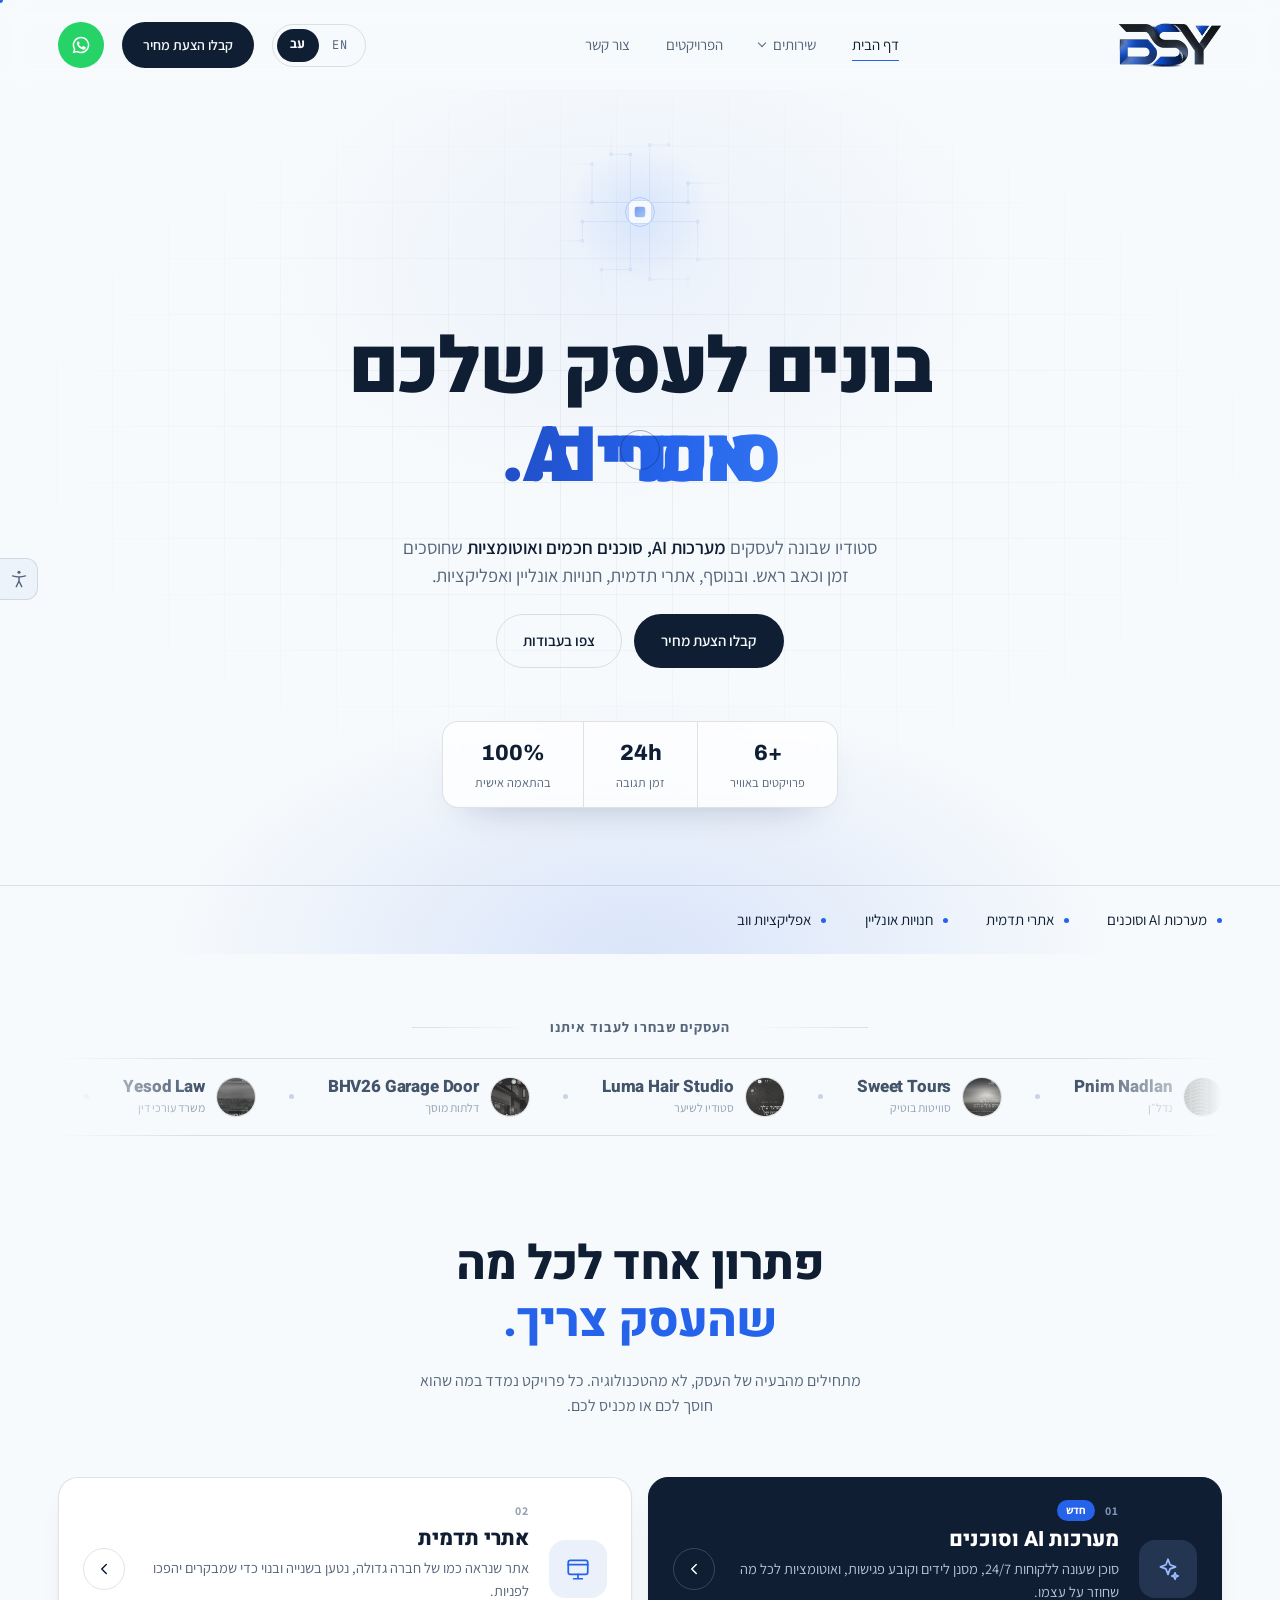
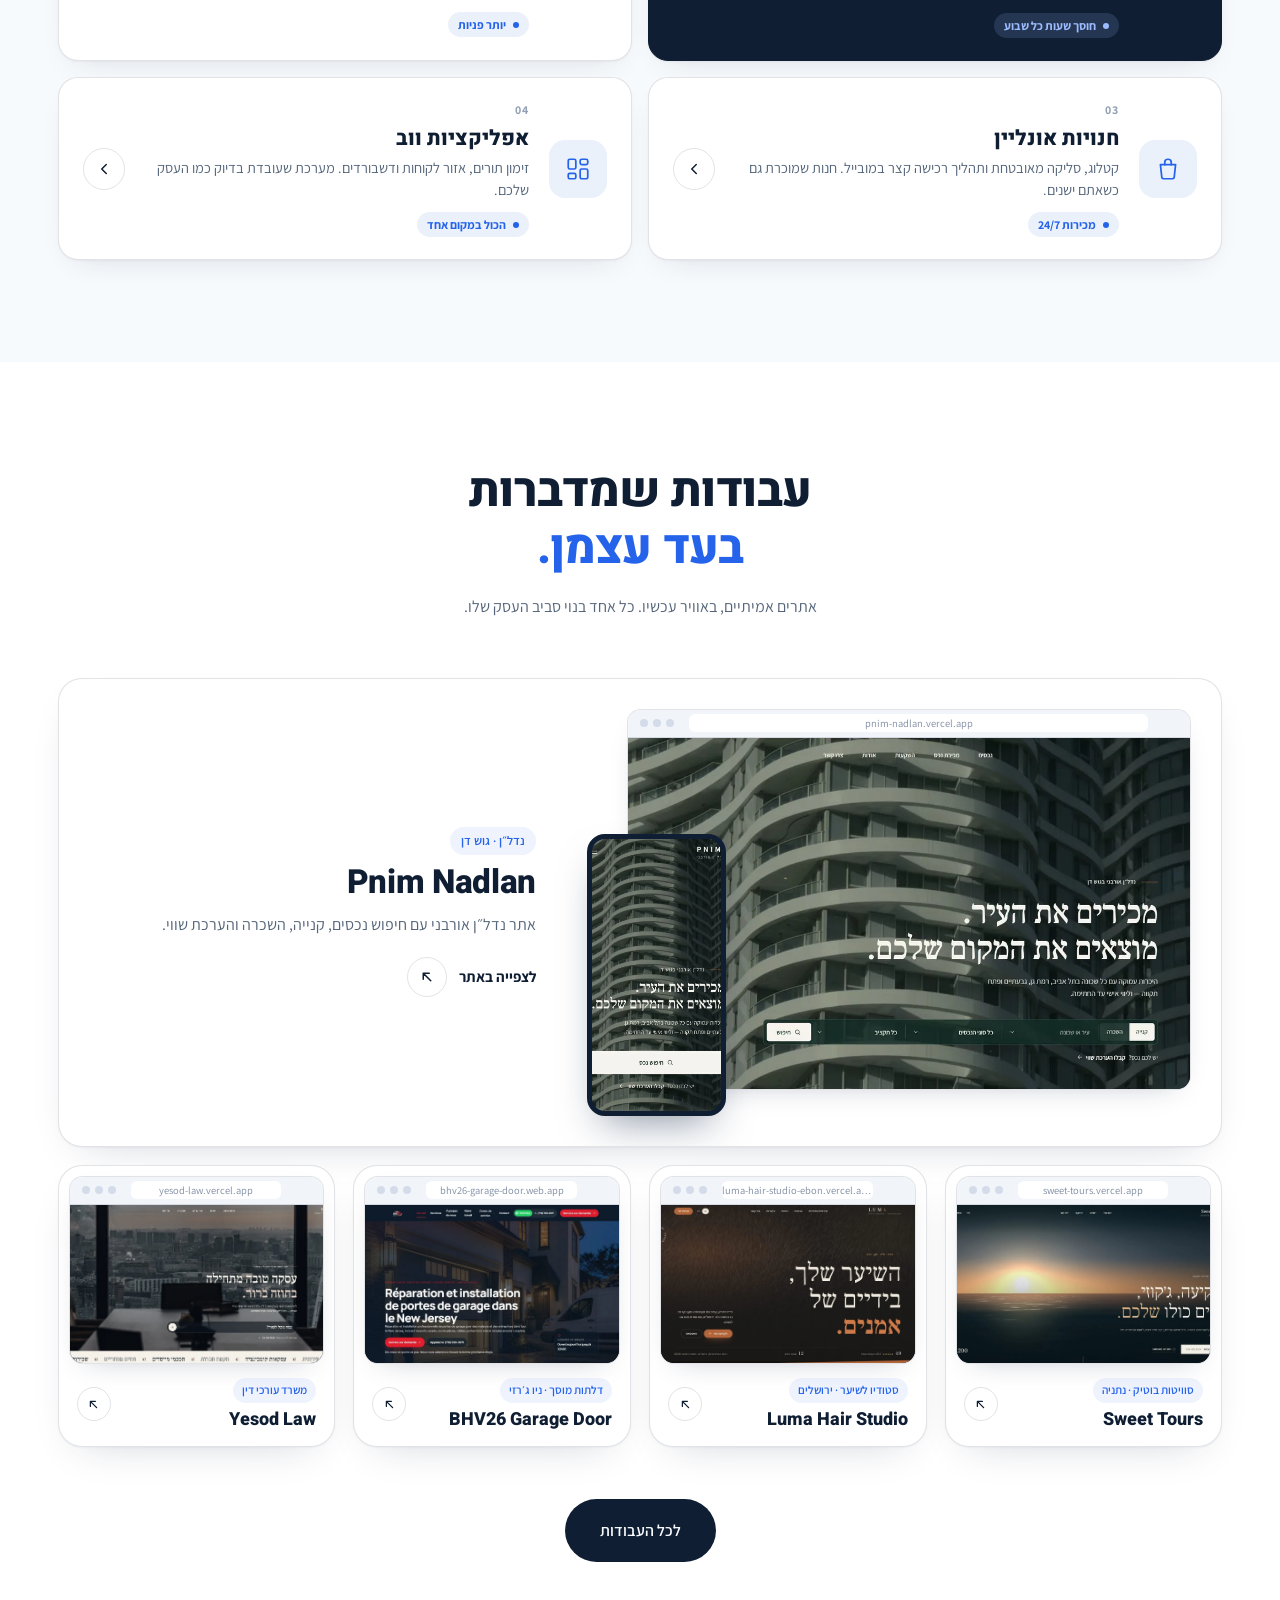
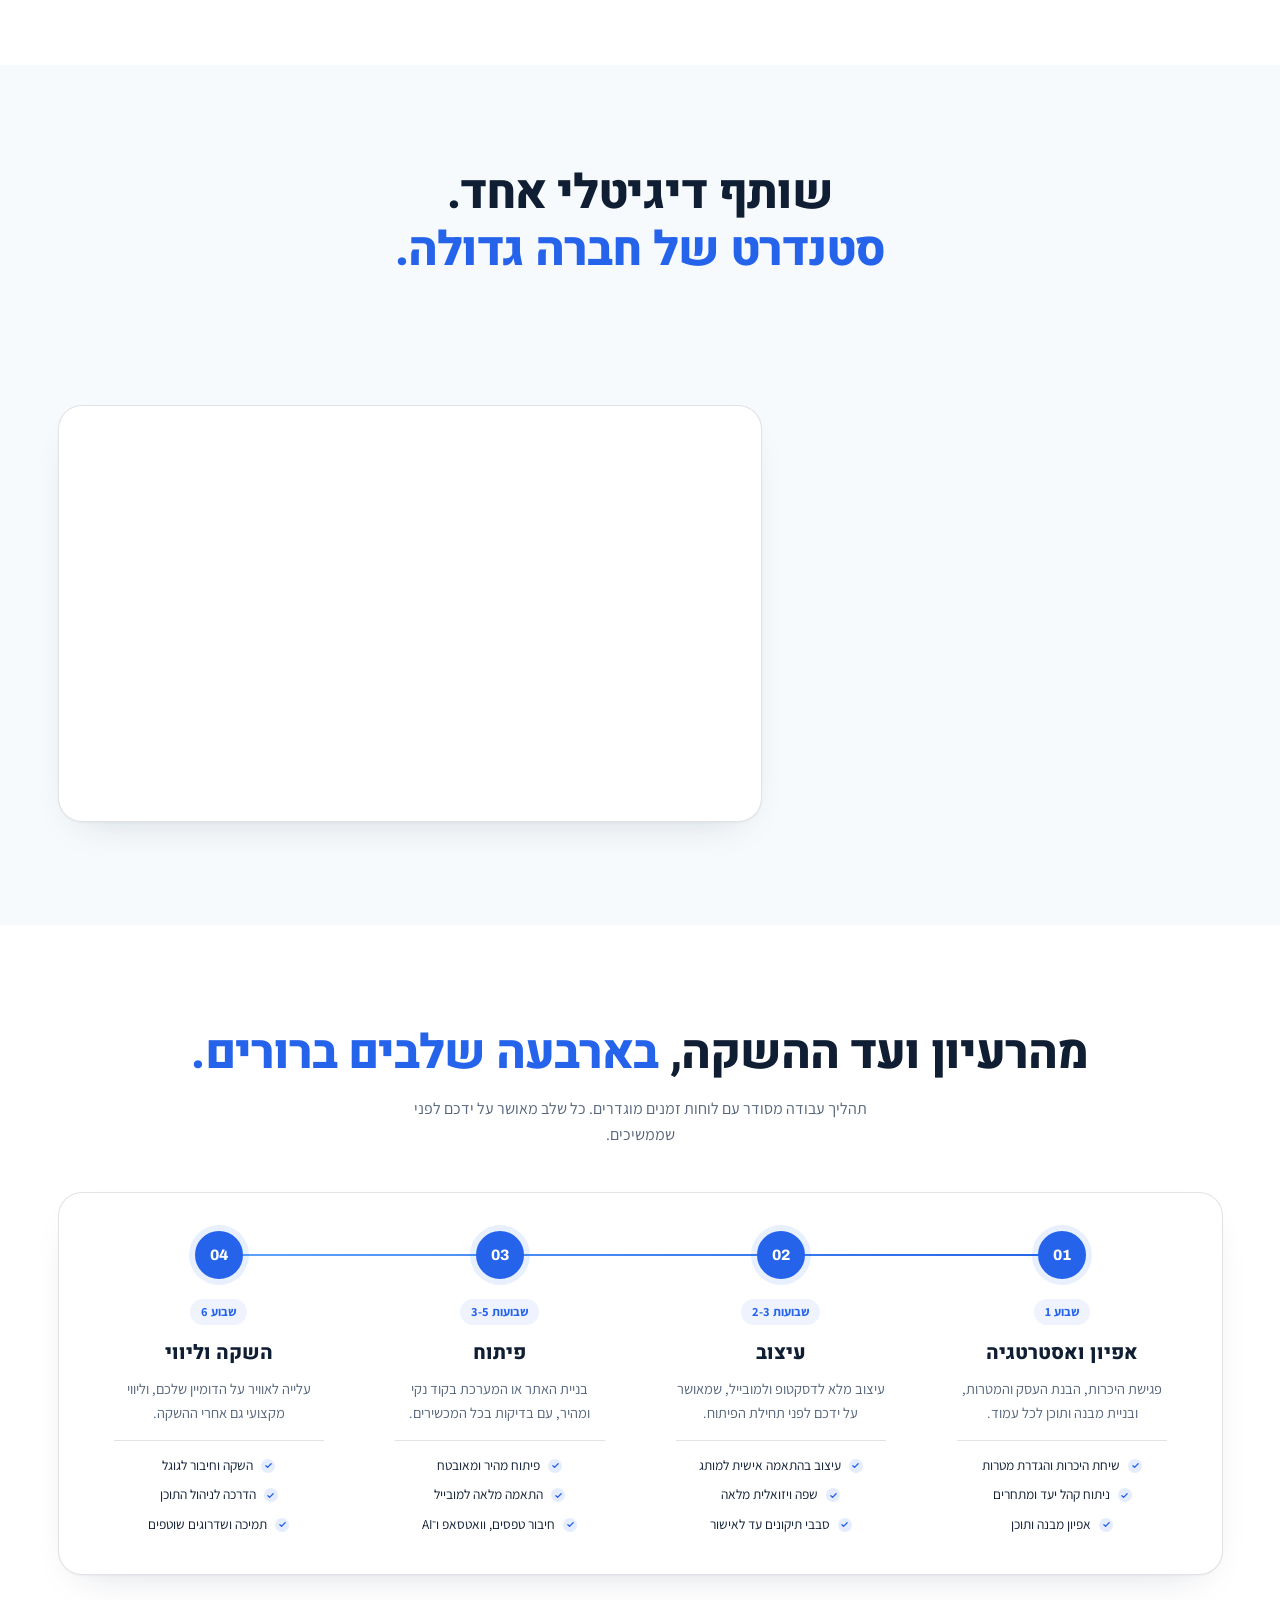
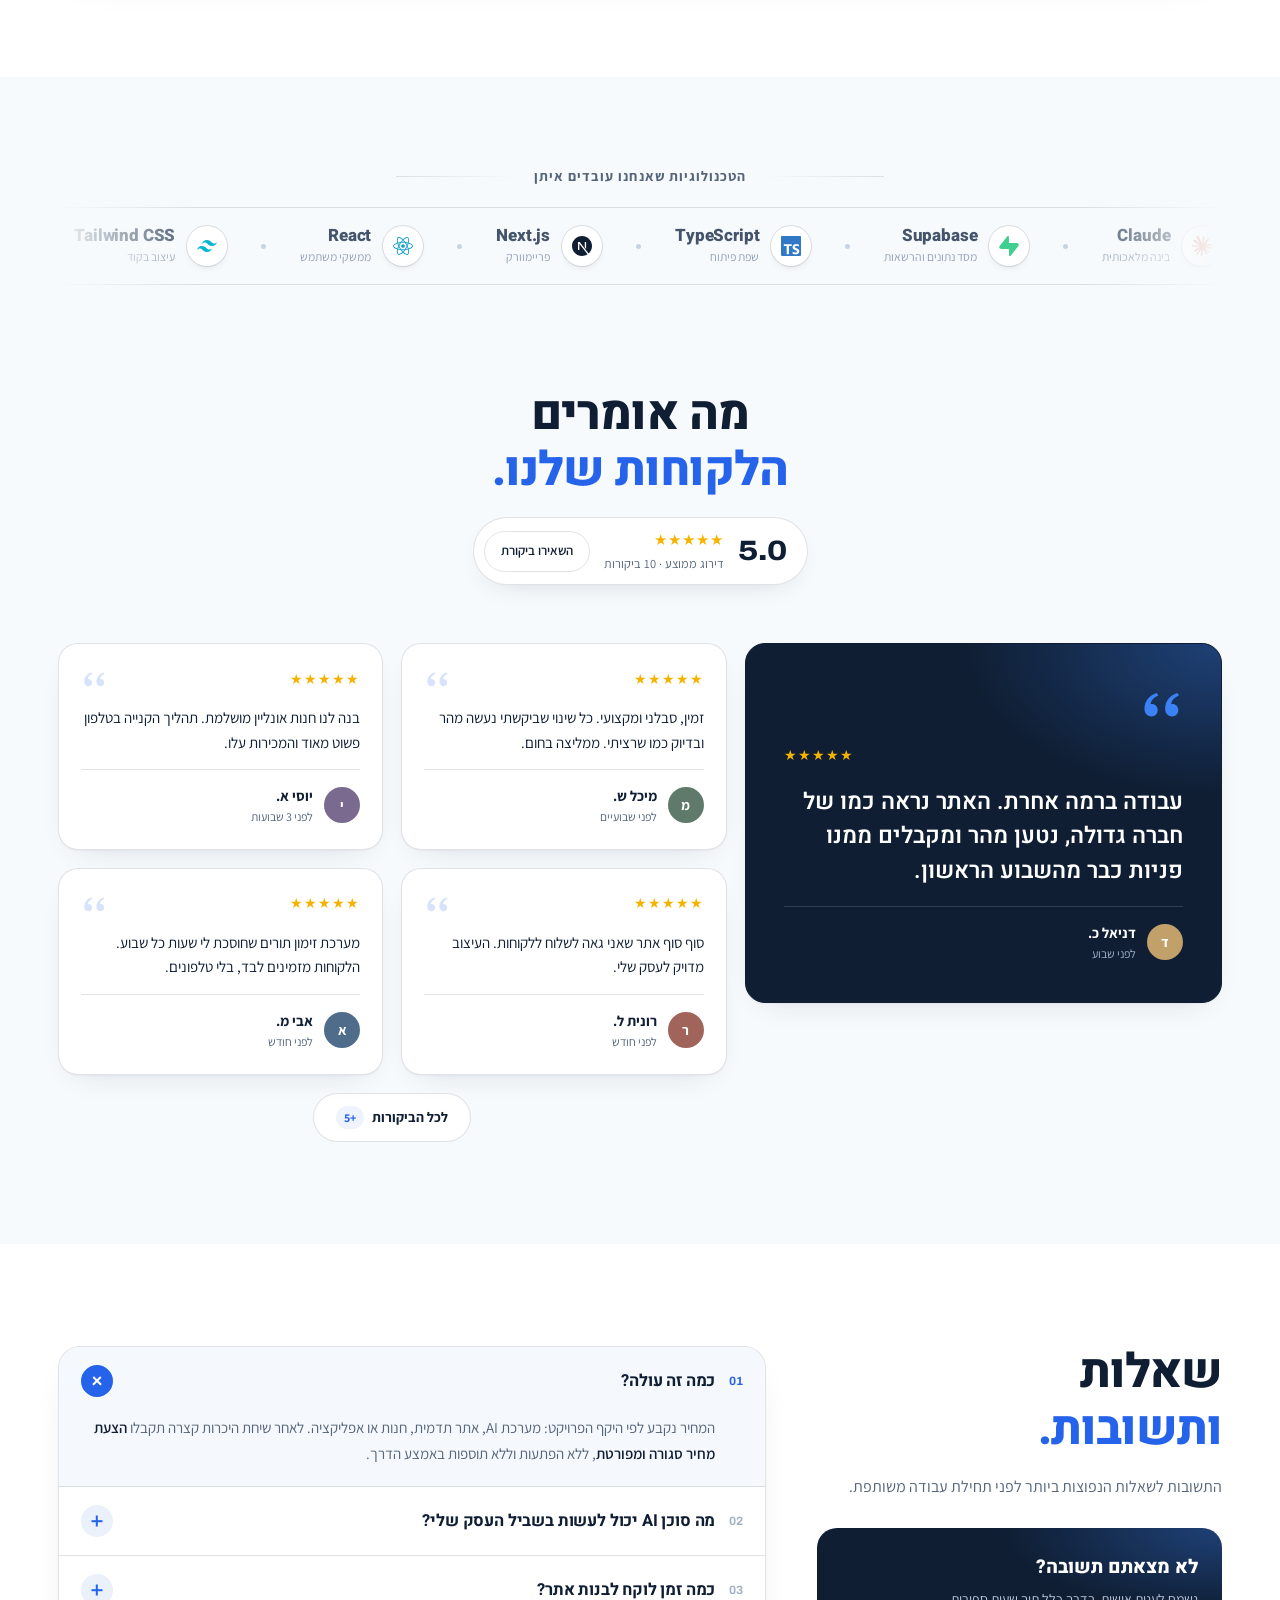
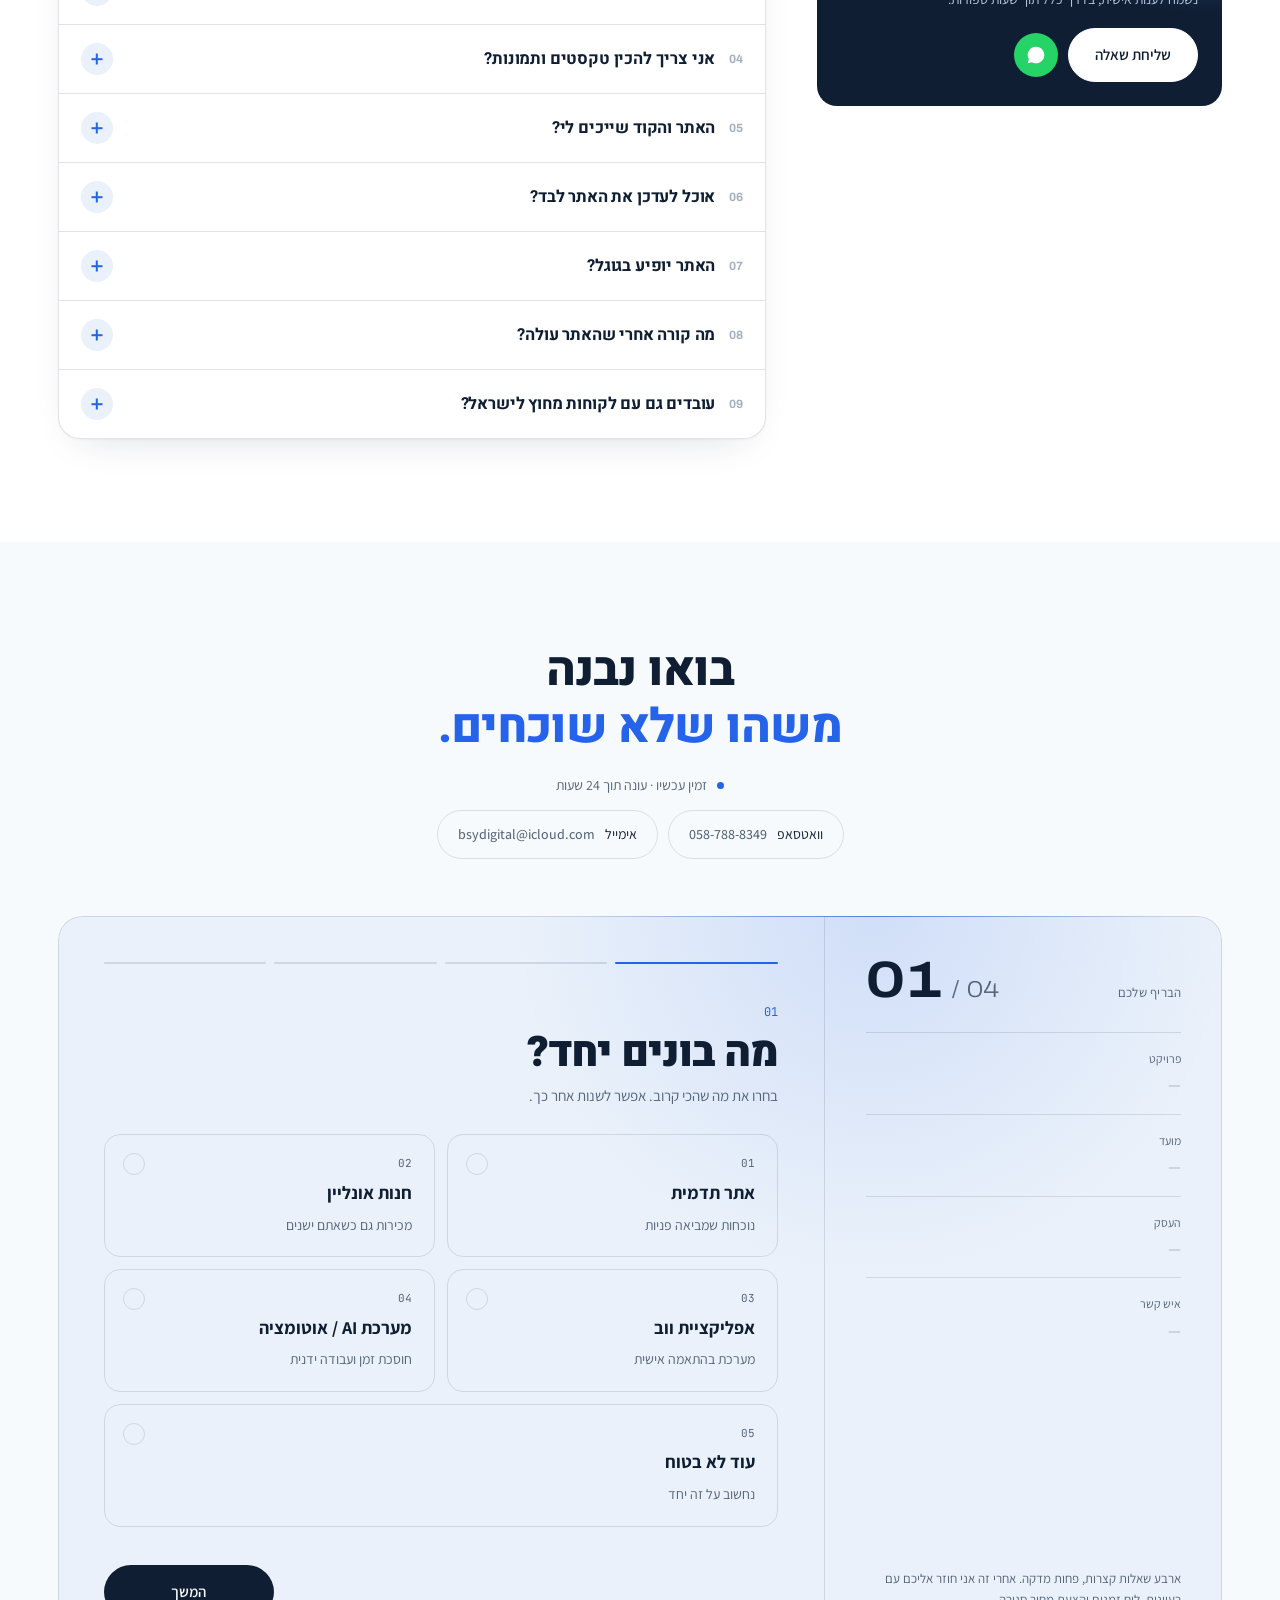
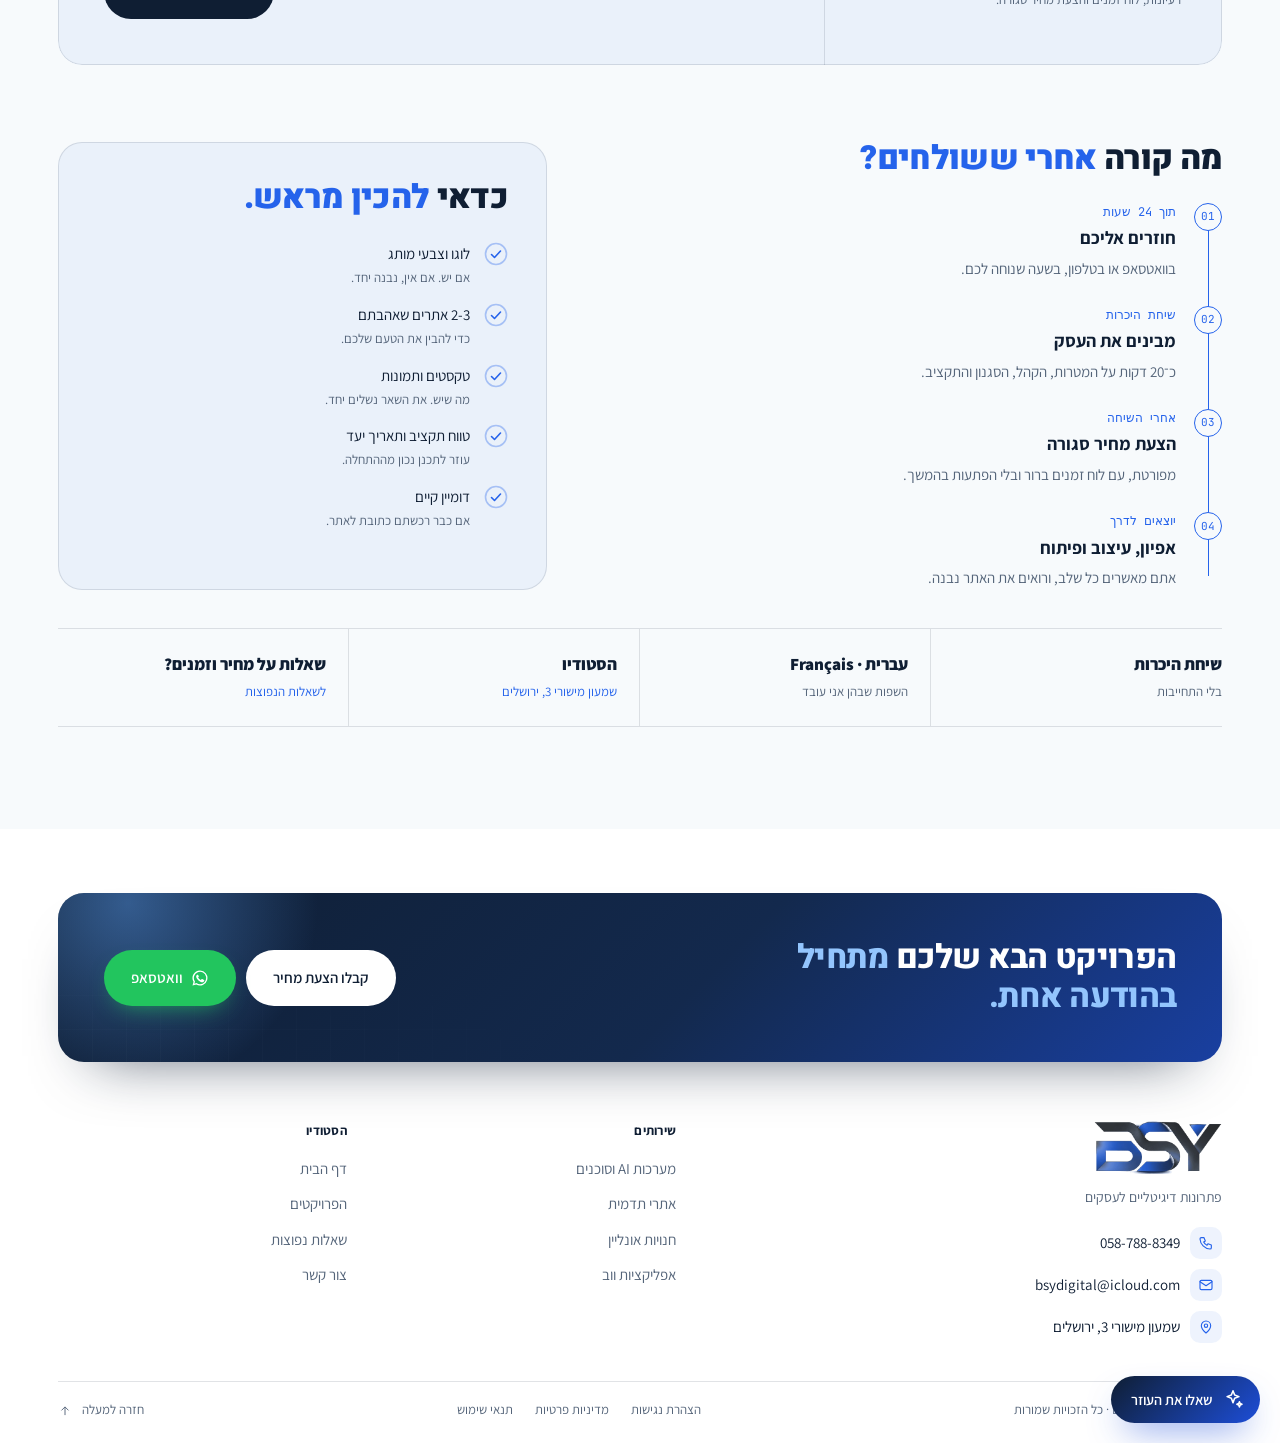
==== commit f8c5d5c7: "AI page live agent demo, bento What's included, short before/after, compact store configurator, tech" ====
--- a/index.html
+++ b/index.html
@@ -2583,69 +2583,244 @@
   .faq-side .faq-ask { align-self: stretch; }
   .faq-list { padding: 0 !important; }
 }
-
-/* Service pages: "what's included" panel grid */
-#view-svc .am { display: grid !important; grid-template-columns: repeat(3, minmax(0, 1fr)); gap: 0; margin: 0; padding: 0; overflow: hidden; background: #fff; border: 1px solid var(--line); border-radius: 24px; box-shadow: 0 1px 2px rgba(15,35,70,.04), 0 16px 40px -24px rgba(15,35,70,.22); }
-#view-svc .am + .sw-dots { display: none !important; }
-#view-svc .am-c { flex: none; background: none; border: 0; border-radius: 0; padding: 24px; display: grid; grid-template-columns: auto minmax(0, 1fr); column-gap: 12px; row-gap: 8px; align-items: center; border-inline-end: 1px solid var(--line); border-bottom: 1px solid var(--line); transition: background .3s; }
-#view-svc .am-c:nth-child(3n) { border-inline-end: 0; }
-#view-svc .am-c:nth-last-child(-n+3) { border-bottom: 0; }
-#view-svc .am-c:hover { background: #f7fafd; }
-#view-svc .am-ill { grid-column: 1 / -1; height: 96px; margin: 0 0 8px; border-radius: 14px; background: var(--ink-2); border: 0; }
-#view-svc .am-c em { width: 28px; height: 28px; border-radius: 9px; display: grid; place-items: center; background: rgba(37,99,235,.1); color: var(--brass); font-family: var(--display-en); font-weight: 800; font-size: 12px; }
-#view-svc .am-c h4 { font-size: 17px; font-weight: 800; }
-#view-svc .am-c p { grid-column: 1 / -1; font-size: 14px; line-height: 1.6; }
+/* ===== 2026-11-18: AI demo, bento "What's included", short before/after, compact configurator, tech strip, case meta row ===== */
+/* Technologies strip (same build as the clients strip) */
+.tech { padding-block: clamp(56px, 7cqw, 96px) 0; }
+.tech .tr { margin-bottom: 0; }
+.tk-c > i { flex: none; width: 40px; height: 40px; border-radius: 50%; display: grid; place-items: center; background: #fff; box-shadow: 0 0 0 1px var(--line), 0 4px 10px -6px rgba(15,35,70,.25); transition: transform .4s var(--ease); }
+.tk-c > i svg { width: 20px; height: 20px; }
+.tk-c:hover > i { transform: translateY(-2px) scale(1.06); }
+.tech .tr-t { animation-direction: reverse; animation-duration: 52s; }
+@container site (max-width: 860px) { .tech { padding-top: 48px; } .tk-c > i { width: 34px; height: 34px; } .tk-c > i svg { width: 17px; height: 17px; } }
+
+/* Case view: type, field and location always share one row */
+.cs-meta { grid-template-columns: repeat(3, minmax(0, max-content)); }
+@container case (max-width: 860px) {
+  .cs-meta { grid-template-columns: repeat(3, minmax(0, 1fr)); gap: 0; padding-top: 16px; }
+  .cs-meta > div { min-width: 0; padding-inline: 12px; border-inline-start: 1px solid var(--line); }
+  .cs-meta > div:first-child { padding-inline-start: 0; border: 0; }
+  .cs-meta dd { font-size: 14px; overflow-wrap: anywhere; }
+}
+
+/* What's included: bento grid */
+.am.bento { display: grid; grid-template-columns: repeat(4, minmax(0, 1fr)); gap: 14px; overflow: visible; margin: 0; padding: 0; }
+.am.bento .am-c { flex: none; background: #fff; border-radius: 22px; padding: 16px 16px 22px; box-shadow: 0 1px 2px rgba(15,35,70,.04), 0 14px 34px -22px rgba(15,35,70,.25); transition: transform .4s var(--ease), box-shadow .4s; }
+.am.bento .am-c:hover { transform: translateY(-3px); box-shadow: 0 1px 2px rgba(15,35,70,.05), 0 22px 44px -22px rgba(15,35,70,.32); }
+.am.bento .am-ill { height: 112px; margin: 0 0 8px; background: var(--ink); }
+.am.bento .am-c h4 { font-size: 18px; }
+.am.bento .am-c p { font-size: 14.5px; }
+.am.bento .lead, .am.bento .wide { grid-column: span 2; grid-template-columns: minmax(0, 1fr) minmax(0, 1.05fr); grid-template-rows: auto auto 1fr; column-gap: 22px; align-content: stretch; padding: 22px; }
+.am.bento .lead .am-ill, .am.bento .wide .am-ill { grid-column: 2; grid-row: 1 / 4; height: auto; min-height: 150px; margin: 0; }
+.am.bento .lead > :not(.am-ill), .am.bento .wide > :not(.am-ill) { grid-column: 1; }
+.am.bento .lead em { align-self: end; }
+.am.bento .lead h4, .am.bento .wide h4 { font-size: 22px; }
+.am.bento .lead { --brass: #7aa5ff; background: linear-gradient(145deg, #0f1e33, #16294a); border-color: transparent; color: #fff; }
+.am.bento .lead p { color: rgba(255,255,255,.72); }
+.am.bento .lead .am-ill { background: rgba(255,255,255,.05); border-color: rgba(255,255,255,.1); }
+.am.bento .lead .am-ill .f { fill: rgba(255,255,255,.16); }
+.am.bento .lead .am-ill .s { stroke: rgba(255,255,255,.28); }
+.am.bento .lead .am-ill path[stroke="#0a0a0b"] { stroke: #0f1e33; }
+.am.bento .wide { background: linear-gradient(145deg, #fff, #eef4ff); }
+@container site (max-width: 1100px) { .am.bento { grid-template-columns: repeat(2, minmax(0, 1fr)); } }
 @container site (max-width: 860px) {
-  #view-svc .am { grid-template-columns: 1fr 1fr; border-radius: 18px; margin: 0 !important; }
-  #view-svc .am-c { padding: 14px 12px; column-gap: 8px; row-gap: 6px; align-items: start; border-inline-end: 1px solid var(--line) !important; border-bottom: 1px solid var(--line) !important; }
-  #view-svc .am-c:nth-child(2n) { border-inline-end: 0 !important; }
-  #view-svc .am-c:nth-last-child(-n+2) { border-bottom: 0 !important; }
-  #view-svc .am-ill { display: none; }
-  #view-svc .am-c em { width: 24px; height: 24px; border-radius: 7px; font-size: 11px; }
-  #view-svc .am-c h4 { font-size: 14.5px; line-height: 1.3; align-self: center; }
-  #view-svc .am-c p { font-size: 12.5px; line-height: 1.5; }
+  .am.bento { gap: 10px; }
+  .am.bento .am-c { padding: 10px 10px 14px; gap: 6px; border-radius: 16px; }
+  .am.bento .am-ill { height: 64px; margin-bottom: 4px; border-radius: 11px; }
+  .am.bento .am-c em { font-size: 11px; }
+  .am.bento .am-c h4 { font-size: 15px; line-height: 1.25; }
+  .am.bento .am-c p { font-size: 13px; line-height: 1.5; }
+  .am.bento .lead, .am.bento .wide { grid-template-columns: minmax(0, 1fr) 38%; column-gap: 12px; padding: 14px; }
+  .am.bento .lead .am-ill, .am.bento .wide .am-ill { min-height: 0; height: 100%; }
+  .am.bento .lead h4, .am.bento .wide h4 { font-size: 17px; }
 }
-/* Store: compact configurator */
+/* New illustrations */
+.ai-chat .q2 { animation: aiQ 4s ease infinite; transform-box: fill-box; transform-origin: right center; }
+@keyframes aiQ { 0%, 15% { opacity: 0; transform: scale(.6); } 25%, 85% { opacity: 1; transform: none; } 100% { opacity: 0; } }
+.ai-chat .dots circle { animation: aiDot 1.2s ease-in-out infinite; } .ai-chat .d2 { animation-delay: .15s !important; } .ai-chat .d3 { animation-delay: .3s !important; }
+@keyframes aiDot { 0%, 100% { opacity: .3; transform: translateY(0); } 50% { opacity: 1; transform: translateY(-3px); } }
+.ai-fun .dr { animation: aiDrop 2.8s cubic-bezier(.5, 0, .5, 1) infinite; }
+@keyframes aiDrop { 0% { transform: translateY(0); opacity: 0; } 15% { opacity: 1; } 60% { transform: translateY(54px); opacity: 1; } 75%, 100% { transform: translateY(60px); opacity: 0; } }
+.ai-fun .out { animation: aiOut 2.8s ease infinite 1.4s; opacity: 0; }
+@keyframes aiOut { 0%, 30% { opacity: 0; } 50%, 80% { opacity: 1; } 100% { opacity: 0; } }
+.ai-doc .ln { transform-box: fill-box; transform-origin: right center; animation: aiLn 3.6s cubic-bezier(.6, 0, .3, 1) infinite; }
+html[dir="ltr"] .ai-doc .ln { transform-origin: left center; }
+@keyframes aiLn { 0% { transform: scaleX(0); } 30%, 85% { transform: none; } 100% { transform: scaleX(0); opacity: 0; } }
+.ai-doc .spk { transform-box: fill-box; transform-origin: center; animation: aiSpk 2.4s ease-in-out infinite; }
+@keyframes aiSpk { 50% { transform: rotate(45deg) scale(1.25); } }
+.si-des .cur { animation: siCur 4s cubic-bezier(.6, 0, .3, 1) infinite; }
+@keyframes siCur { 0% { transform: translate(200px, 96px); } 35%, 55% { transform: translate(120px, 84px); } 100% { transform: translate(200px, 96px); } }
+.si-des .blk { transform-box: fill-box; transform-origin: center; animation: siBlk 4s ease infinite; }
+@keyframes siBlk { 0%, 38% { transform: none; } 44% { transform: scale(.92); } 50%, 100% { transform: none; } }
+.si-mob .sc { animation: siSc 3.6s ease-in-out infinite alternate; }
+@keyframes siSc { to { transform: translateY(-14px); } }
+.si-ani .ball { offset-path: path("M60 96 C 110 96, 120 32, 170 32 S 230 64, 250 64"); animation: amMove 2.6s cubic-bezier(.65, 0, .35, 1) infinite alternate; }
+.si-spd .arc { stroke-dasharray: 100; animation: siArc 3s cubic-bezier(.6, 0, .3, 1) infinite; }
+@keyframes siArc { 0% { stroke-dashoffset: 100; } 50%, 100% { stroke-dashoffset: 8; } }
+.si-spd .ndl { transform-origin: 150px 100px; animation: siNdl 3s cubic-bezier(.6, 0, .3, 1) infinite; }
+@keyframes siNdl { 0% { transform: rotate(-88deg); } 50%, 100% { transform: rotate(72deg); } }
+.si-seo .up { animation: siUp 4s cubic-bezier(.6, 0, .3, 1) infinite; }
+@keyframes siUp { 0%, 20% { transform: translateY(0); } 45%, 85% { transform: translateY(-22px); } 100% { transform: translateY(0); } }
+.si-wa .fl { stroke-dashoffset: 0; animation: siFl 1.2s linear infinite; }
+@keyframes siFl { to { stroke-dashoffset: -14; } }
+.si-wa .ok { transform-box: fill-box; transform-origin: center; animation: amCk 3s ease infinite; }
+
+/* AI systems page: live agent demo */
+.ad { position: relative; display: grid; grid-template-columns: minmax(270px, .95fr) minmax(0, 1fr) minmax(0, 1.1fr); gap: 16px; padding: 16px; border-radius: 26px; background: linear-gradient(160deg, #fff, #eef4ff); border: 1px solid var(--line); box-shadow: 0 1px 2px rgba(15,35,70,.04), 0 30px 60px -36px rgba(15,35,70,.35); }
+.ad-live { position: absolute; top: -13px; inset-inline-start: 24px; display: inline-flex; align-items: center; gap: 8px; padding: 5px 12px; border-radius: 99px; background: #0f1e33; color: #fff; font-size: 12px; font-weight: 700; }
+.ad-live i { width: 7px; height: 7px; border-radius: 50%; background: #3fdc8a; box-shadow: 0 0 0 0 rgba(63,220,138,.6); animation: adLive 1.6s infinite; }
+@keyframes adLive { 70% { box-shadow: 0 0 0 7px rgba(63,220,138,0); } }
+.ad-phone { display: grid; grid-template-rows: auto minmax(0, 1fr); height: 440px; border-radius: 22px; overflow: hidden; background: #efeae2; border: 6px solid #0f1e33; }
+.ad-ph-h { display: flex; align-items: center; gap: 10px; padding: 10px 12px; background: #1f5c46; color: #fff; }
+.ad-av { width: 34px; height: 34px; flex: none; border-radius: 50%; display: grid; place-items: center; background: rgba(255,255,255,.16); }
+.ad-av svg { width: 18px; height: 18px; }
+.ad-ph-h b { display: block; font-size: 14px; line-height: 1.2; }
+.ad-ph-h small { display: block; font-size: 11.5px; opacity: .8; }
+.ad-ph-h small.ty { color: #9ff0c4; opacity: 1; }
+.ad-chat { display: flex; flex-direction: column; justify-content: flex-end; gap: 7px; padding: 12px; overflow: hidden; transition: opacity .4s; }
+.ad-chat.out { opacity: 0; }
+.ad-m { max-width: 84%; padding: 7px 10px; border-radius: 12px; font-size: 13.5px; line-height: 1.45; color: #111b21; box-shadow: 0 1px 1px rgba(0,0,0,.08); animation: adIn .45s var(--ease) both; }
+.ad-m small { display: block; font-size: 10.5px; color: #667781; margin-top: 2px; text-align: end; }
+.ad-m.u { align-self: flex-start; background: #fff; border-start-start-radius: 4px; }
+.ad-m.a { align-self: flex-end; background: #d9fdd3; border-start-end-radius: 4px; }
+@keyframes adIn { from { opacity: 0; transform: translateY(10px) scale(.96); } }
+.ad-ty { display: flex; gap: 4px; padding: 10px 12px; }
+.ad-ty span { width: 6px; height: 6px; border-radius: 50%; background: #5b7a6c; animation: aiDot 1s ease-in-out infinite; }
+.ad-ty span:nth-child(2) { animation-delay: .15s; } .ad-ty span:nth-child(3) { animation-delay: .3s; }
+.ad-op { display: flex; flex-wrap: wrap; gap: 6px; margin-top: 7px; }
+.ad-op b { padding: 5px 10px; border-radius: 99px; background: #fff; color: #1f5c46; font-size: 12.5px; font-weight: 700; border: 1px solid rgba(31,92,70,.25); transition: background-color .25s, color .25s, transform .25s; }
+.ad-op b.pr { background: #1f5c46; color: #fff; transform: scale(.94); }
+.ad-bk { display: flex; align-items: center; gap: 7px; margin-top: 7px; padding: 7px 9px; border-radius: 9px; background: rgba(255,255,255,.75); font-size: 12.5px; font-weight: 700; color: #1f5c46; }
+.ad-bk i { width: 18px; height: 18px; flex: none; border-radius: 50%; display: grid; place-items: center; background: #25a36f; color: #fff; font-style: normal; font-size: 11px; }
+.ad-k { margin: 0 0 12px; font-size: 12px; font-weight: 700; letter-spacing: .06em; text-transform: uppercase; color: var(--stone); }
+.ad-flow { padding: 18px; border-radius: 20px; background: #fff; border: 1px solid var(--line); }
+.ad-steps { list-style: none; margin: 0; padding: 0; display: grid; gap: 4px; position: relative; }
+.ad-steps li { position: relative; display: grid; grid-template-columns: 34px minmax(0, 1fr); gap: 12px; align-items: start; padding: 9px 8px; border-radius: 14px; transition: background-color .4s; }
+.ad-steps li:not(:last-child)::after { content: ""; position: absolute; top: 44px; bottom: -8px; inset-inline-start: 24px; width: 2px; background: var(--line); }
+.ad-steps li.ok:not(:last-child)::after { background: #25a36f; }
+.ad-steps li > i { position: relative; z-index: 1; width: 34px; height: 34px; border-radius: 50%; display: grid; place-items: center; font-style: normal; font-family: var(--mono); font-size: 13px; font-weight: 700; background: var(--ink-2); color: var(--stone); transition: background-color .35s, color .35s, box-shadow .35s; }
+.ad-steps li > i svg { display: none; width: 16px; height: 16px; }
+.ad-steps li b { display: block; font-size: 15px; font-weight: 700; color: var(--stone); transition: color .35s; padding-top: 6px; }
+.ad-steps li small { display: block; min-height: 1.4em; font-size: 13px; color: var(--brass); font-weight: 600; }
+.ad-steps li.on { background: color-mix(in srgb, var(--brass) 7%, transparent); }
+.ad-steps li.on > i { background: var(--brass); color: #fff; box-shadow: 0 0 0 6px color-mix(in srgb, var(--brass) 18%, transparent); animation: adPulse 1.4s ease-in-out infinite; }
+.ad-steps li.on b, .ad-steps li.ok b { color: var(--bone); }
+.ad-steps li.ok > i { background: #25a36f; color: #fff; }
+.ad-steps li.ok > i span { display: none; } .ad-steps li.ok > i svg { display: block; }
+.ad-steps li.ok small { color: var(--stone); }
+@keyframes adPulse { 50% { box-shadow: 0 0 0 10px color-mix(in srgb, var(--brass) 6%, transparent); } }
+.ad-biz { position: relative; display: grid; grid-template-rows: auto auto 1fr; gap: 12px; align-content: start; }
+.ad-card { padding: 16px; border-radius: 20px; background: #fff; border: 1px solid var(--line); }
+.ad-cal { display: grid; grid-template-columns: 3.2em repeat(5, minmax(0, 1fr)); grid-auto-rows: 26px; gap: 5px; direction: ltr; }
+html[dir="rtl"] .ad-cal { direction: rtl; }
+.ad-cal b { font-size: 12px; font-weight: 600; color: var(--stone); text-align: center; align-self: center; }
+.ad-cal em { font-style: normal; font-family: var(--mono); font-size: 11px; color: var(--stone); align-self: center; }
+.ad-cal i { border-radius: 7px; background: var(--ink-2); transition: background-color .4s, box-shadow .4s, transform .4s; }
+.ad-cal i.k1 { background: #c9d8f5; } .ad-cal i.k2 { background: #cfe5da; } .ad-cal i.k3 { background: #e5dcf3; }
+.ad-cal i.fr { background: #fff; box-shadow: inset 0 0 0 2px var(--brass); animation: adFr 1s ease-in-out infinite; }
+@keyframes adFr { 50% { box-shadow: inset 0 0 0 2px color-mix(in srgb, var(--brass) 35%, transparent); } }
+.ad-cal i.nw { background: var(--brass); animation: adNw .6s cubic-bezier(.34, 1.56, .64, 1); }
+@keyframes adNw { from { transform: scale(.4); } }
+.ad-kpis { display: grid; grid-template-columns: 1fr 1fr; gap: 12px; }
+.ad-kpis span { display: block; font-size: 12.5px; color: var(--stone); line-height: 1.35; }
+.ad-kpis b { display: inline-block; margin-top: 4px; font-family: var(--display-en); font-size: 34px; font-weight: 800; letter-spacing: -.02em; line-height: 1; }
+.ad-kpis b.up { animation: adUp .6s cubic-bezier(.34, 1.56, .64, 1); color: var(--brass); }
+@keyframes adUp { 40% { transform: translateY(-6px) scale(1.12); } }
+.ad-note { align-self: end; display: flex; gap: 10px; align-items: center; padding: 12px 14px; border-radius: 16px; background: #0f1e33; color: #fff; box-shadow: 0 16px 30px -16px rgba(15,35,70,.5); opacity: 0; transform: translateY(12px); transition: opacity .5s, transform .5s var(--ease); }
+.ad-note.on { opacity: 1; transform: none; }
+.ad-note i { width: 28px; height: 28px; flex: none; border-radius: 50%; display: grid; place-items: center; background: #25a36f; font-style: normal; font-size: 14px; }
+.ad-note b { display: block; font-size: 14px; } .ad-note span { display: block; font-size: 12.5px; opacity: .75; }
+@container site (max-width: 1100px) {
+  .ad { grid-template-columns: minmax(0, 1fr) minmax(0, 1fr); }
+  .ad-biz { grid-column: 1 / -1; grid-template-columns: minmax(0, 1.4fr) minmax(0, 1fr); grid-template-rows: auto auto; }
+  .ad-calc { grid-row: span 2; }
+}
 @container site (max-width: 860px) {
-  #view-svc .sx-wrap { gap: 10px; }
-  #view-svc .sx-stage { min-height: 0 !important; height: 168px; }
-  #view-svc .sx-stage svg { width: auto; height: 128px; }
-  #view-svc .sx-stage .sx-tag { top: 12px; inset-inline-start: 12px; padding: 5px 11px; font-size: 12px; }
-  #view-svc .sx-panel { min-height: 0 !important; grid-template-columns: minmax(0, 1fr) auto; gap: 12px 14px; padding: 16px; align-content: start; }
-  #view-svc .sx-panel h4 { grid-column: 1 / -1; font-size: 18px; padding-inline-end: 50px; }
-  #view-svc .sx-price { grid-column: 1 / -1; font-size: 21px; margin-top: -8px; }
-  #view-svc .sx-panel > div:has(.sx-sw) { grid-column: 1; }
-  #view-svc .sx-panel > div:has(.sx-sz) { grid-column: 2; }
-  #view-svc .sx-row, #view-svc .sx-drawer { grid-column: 1 / -1; }
-  #view-svc .sx-lbl { margin-bottom: 7px; font-size: 12px; white-space: nowrap; }
-  #view-svc .sx-sw { gap: 6px; } #view-svc .sx-sw button { width: 30px; height: 30px; }
-  #view-svc .sx-sz { gap: 5px; } #view-svc .sx-sz button { min-width: 36px; padding: 6px 8px; border-radius: 10px; font-size: 13px; }
-  #view-svc .sx-row .pill { padding-block: 12px; }
-  #view-svc .sx-cartbtn { top: 12px; inset-inline-end: 12px; width: 40px; height: 40px; }
+  .ad { grid-template-columns: minmax(0, 1fr); gap: 10px; padding: 10px; border-radius: 20px; }
+  .ad-live { top: -11px; inset-inline-start: 16px; }
+  .ad-phone { height: 330px; border-width: 5px; border-radius: 18px; }
+  .ad-m { font-size: 13px; }
+  .ad-flow { padding: 12px 12px 8px; border-radius: 16px; }
+  .ad-flow .ad-k { display: none; }
+  .ad-steps { grid-template-columns: repeat(5, minmax(0, 1fr)); gap: 0; }
+  .ad-steps li { grid-template-columns: minmax(0, 1fr); justify-items: center; text-align: center; gap: 6px; padding: 0; background: none !important; }
+  .ad-steps li:not(:last-child)::after { top: 15px; bottom: auto; height: 2px; width: auto; inset-inline-start: calc(50% + 17px); inset-inline-end: calc(-50% + 17px); }
+  .ad-steps li > i { width: 30px; height: 30px; font-size: 12px; }
+  .ad-steps li b { font-size: 11px; line-height: 1.25; padding: 0; }
+  .ad-steps li small { display: none; }
+  .ad-biz { grid-template-columns: minmax(0, 1fr); gap: 10px; }
+  .ad-calc { display: none; }
+  .ad-card { padding: 12px 14px; border-radius: 16px; }
+  .ad-kpis { gap: 10px; } .ad-kpis b { font-size: 26px; }
+  .ad-note { position: absolute; inset: auto 10px calc(100% + 4px) 10px; }
 }
-/* App: shorter before / after with a legend */
-#view-svc .ab { max-width: 980px; margin-inline: auto; aspect-ratio: 16 / 8; }
-#view-svc .ab-head { justify-content: center; text-align: center; flex-direction: column; align-items: center; gap: 10px; margin-bottom: 24px; }
-#view-svc .ab-head p { max-width: 46ch; }
-.ab-leg { max-width: 980px; margin: 14px auto 0; display: grid; grid-template-columns: 1fr 1fr; gap: 12px; }
-.ab-leg p { margin: 0; display: flex; align-items: center; gap: 10px; padding: 12px 14px; border-radius: 14px; background: #fff; border: 1px solid var(--line); font-size: 14px; color: var(--stone); }
-.ab-leg span { flex: none; font-size: 12px; font-weight: 700; padding: 3px 10px; border-radius: 999px; color: #fff; }
-.ab-leg .b { background: #a0645a; } .ab-leg .a { background: var(--brass); }
+
+/* Web app: short before/after */
+.bx { display: grid; gap: 10px; }
+.bx-hd { display: grid; grid-template-columns: minmax(0, 1fr) 56px minmax(0, 1fr); font-size: 13px; font-weight: 800; letter-spacing: .06em; }
+.bx-hd .b { color: #b4473b; } .bx-hd .a { color: #1f8a5b; }
+.bx-r { display: grid; grid-template-columns: minmax(0, 1fr) 56px minmax(0, 1fr); align-items: stretch; }
+.bx-b, .bx-a { display: flex; align-items: center; gap: 12px; padding: 16px 18px; border-radius: 16px; font-size: 16px; font-weight: 600; line-height: 1.4; }
+.bx-b { background: #fbefed; color: #7a3b33; }
+.bx-a { background: #fff; color: var(--bone); border: 1px solid var(--line); box-shadow: 0 12px 28px -20px rgba(15,35,70,.3); }
+.bx-b i, .bx-a i { width: 26px; height: 26px; flex: none; border-radius: 50%; display: grid; place-items: center; font-style: normal; font-size: 13px; color: #fff; }
+.bx-b i { background: #d0675a; } .bx-a i { background: #25a36f; }
+.bx-b span { text-decoration: line-through 1.5px transparent; transition: text-decoration-color .5s ease calc(var(--d) * .7s + .2s); }
+.bx-ar { display: grid; place-items: center; color: var(--stone); }
+.bx-ar svg { width: 24px; height: 24px; }
+html[dir="rtl"] .bx-ar svg { transform: scaleX(-1); }
+.bx-a { opacity: .25; transform: translateX(calc(var(--sg, -1) * 14px)); transition: opacity .5s ease calc(var(--d) * .7s + .6s), transform .6s var(--ease) calc(var(--d) * .7s + .6s); }
+html[dir="rtl"] .bx-a { --sg: 1; }
+.bx-ar { opacity: .3; transition: opacity .4s ease calc(var(--d) * .7s + .45s), color .4s ease calc(var(--d) * .7s + .45s); }
+.bx.go .bx-b span { text-decoration-color: currentColor; }
+.bx.go .bx-a { opacity: 1; transform: none; }
+.bx.go .bx-ar { opacity: 1; color: var(--brass); }
 @container site (max-width: 860px) {
-  #view-svc .ab { aspect-ratio: 1 / 1; }
-  .ab-leg { grid-template-columns: minmax(0, 1fr); gap: 8px; margin-top: 10px; }
-  .ab-leg p { font-size: 13px; padding: 10px 12px; }
+  .bx { gap: 8px; }
+  .bx-hd, .bx-r { grid-template-columns: minmax(0, 1fr) 26px minmax(0, 1fr); }
+  .bx-hd { font-size: 12px; }
+  .bx-b, .bx-a { flex-direction: column; align-items: flex-start; gap: 6px; padding: 11px 12px; border-radius: 13px; font-size: 13.5px; }
+  .bx-b i, .bx-a i { width: 20px; height: 20px; font-size: 11px; }
+  .bx-ar svg { width: 18px; height: 18px; }
 }
-
-/* Tech strip */
-.tech { padding-block: clamp(56px, 6cqw, 88px) 0; }
-.tk { margin-bottom: 0 !important; }
-.tk-t { animation-direction: reverse; animation-duration: 60s; }
-.tk-i { flex: none; width: 40px; height: 40px; border-radius: 12px; display: grid; place-items: center; box-shadow: inset 0 0 0 1px rgba(15,35,70,.06); transition: transform .4s var(--ease); }
-.tk-i svg { width: 21px; height: 21px; fill: currentColor; }
-.tk-c b { color: var(--bone) !important; }
-.tk-c:hover .tk-i { transform: translateY(-3px) rotate(-4deg); }
-@container site (max-width: 860px) { .tech { padding-block: 48px 0; } .tk-i { width: 34px; height: 34px; border-radius: 10px; } .tk-i svg { width: 18px; height: 18px; } }
+@media (prefers-reduced-motion: reduce) { .bx-a, .bx-ar, .bx-b span { transition: none !important; } }
+
+/* Store: compact, playful configurator */
+.sx-wrap { grid-template-columns: minmax(0, .9fr) minmax(0, 1.1fr); gap: 0; border-radius: 26px; overflow: hidden; border: 1px solid var(--line); background: #fff; box-shadow: 0 30px 60px -38px rgba(15,35,70,.35); }
+.sx-stage { min-height: 380px; border: 0; border-radius: 0; }
+.sx-stage svg { transform: scale(var(--zs, 1)); transition: color .6s var(--ease), transform .5s cubic-bezier(.34, 1.56, .64, 1); }
+.sx-stage.pop svg { animation: sxPop2 .6s cubic-bezier(.34, 1.56, .64, 1); }
+@keyframes sxPop2 { 35% { transform: scale(calc(var(--zs, 1) * 1.08)) rotate(-6deg); } 70% { transform: scale(var(--zs, 1)) rotate(3deg); } }
+.sx-panel { border: 0; border-radius: 0; background: #fff; gap: 18px; }
+.sx-price.tick { animation: adUp .5s cubic-bezier(.34, 1.56, .64, 1); color: var(--brass); }
+.sx-ship { display: grid; gap: 7px; font-size: 13px; color: var(--stone); }
+.sx-ship div { height: 6px; border-radius: 9px; background: var(--ink-2); overflow: hidden; }
+.sx-ship i { display: block; height: 100%; width: 0; border-radius: inherit; background: linear-gradient(90deg, var(--brass), #10b981); transition: width .7s cubic-bezier(.34, 1.3, .64, 1); }
+.sx-ship.ok { color: #1f8a5b; font-weight: 700; }
+.sx-drawer { background: #fff; }
+.sx-cf { position: fixed; z-index: 121; width: 8px; height: 11px; margin: -5px 0 0 -4px; border-radius: 2px; pointer-events: none; }
+@container site (max-width: 860px) {
+  .sx-wrap { grid-template-columns: minmax(0, .82fr) minmax(0, 1.18fr); border-radius: 20px; }
+  .sx-stage { min-height: 0; }
+  .sx-stage svg { width: 82%; }
+  .sx-stage .sx-tag { top: 10px; inset-inline-start: 10px; padding: 4px 10px; font-size: 11px; }
+  .sx-panel { min-height: 0; gap: 11px; padding: 14px 12px 14px 14px; }
+  .sx-panel h4 { font-size: 16px; padding-inline-end: 40px; line-height: 1.25; }
+  .sx-price { font-size: 19px; }
+  .sx-lbl { font-size: 11.5px; margin-bottom: 6px; }
+  .sx-sw { gap: 8px; } .sx-sw button { width: 26px; height: 26px; box-shadow: inset 0 0 0 2px #fff; }
+  .sx-sz { gap: 5px; } .sx-sz button { min-width: 0; flex: 1; padding: 7px 0; border-radius: 9px; font-size: 13px; }
+  .sx-row { flex-direction: column; gap: 7px; }
+  .sx-qty { justify-content: space-between; height: 34px; } .sx-qty button { width: 38px; font-size: 17px; }
+  .sx-row .pill { padding-block: 10px; font-size: 14px; justify-content: center; }
+  .sx-cartbtn { top: 10px; inset-inline-end: 10px; width: 36px; height: 36px; }
+  .sx-cartbtn svg { width: 17px; height: 17px; }
+  .sx-ship { font-size: 11.5px; gap: 5px; }
+  .sx-drawer { padding: 14px; gap: 10px; }
+  .sx-dh { font-size: 16px; } .sx-dh button { width: 32px; height: 32px; }
+  .sx-items li { grid-template-columns: 34px minmax(0, 1fr) auto; gap: 8px; padding: 7px; font-size: 13px; }
+  .sx-items li i { width: 34px; height: 34px; } .sx-items li i svg { width: 22px; height: 22px; }
+  .sx-tot div { font-size: 15px; } .sx-tot .pill { padding-block: 10px; font-size: 14px; justify-content: center; }
+}
 </style>
 
 <a class="skip" id="skip" href="#">דלג לתוכן</a>
@@ -2789,7 +2964,12 @@
         </div>
       </section>
       <section class="tech" id="tech">
-        <div class="wrap"><div class="tr tk rv"><p class="tr-l"><span data-kh="tk_lbl"></span></p><div class="tr-mq"><div class="tr-t tk-t" id="tk-t"></div></div></div></div>
+        <div class="wrap">
+          <div class="tr tk rv">
+            <p class="tr-l"><span data-k="tk_lbl">הטכנולוגיות שאנחנו עובדים איתן</span></p>
+            <div class="tr-mq"><div class="tr-t" id="tk-t"></div></div>
+          </div>
+        </div>
       </section>
       <section class="reviews" id="reviews">
         <div class="wrap">
@@ -3007,7 +3187,7 @@
       ft_say: "הפרויקט הבא שלכם <span class=\"serif\">מתחיל בהודעה אחת.</span>", ft_nav: "ניווט", ft_svc: "שירותים", ft_studio: "הסטודיו", ft_ct: "צור קשר", ft_faq: "שאלות נפוצות", ft_talk: "דברו איתי", ft_rights: "כל הזכויות שמורות", ft_acc: "הצהרת נגישות", ft_priv: "מדיניות פרטיות", ft_terms: "תנאי שימוש", f_consent: "בשליחת הבריף אתם מאשרים את <a href=\"#privacy\">מדיניות הפרטיות</a>. הפרטים משמשים רק כדי לחזור אליכם.", ft_top: "חזרה למעלה",
       p_hint: "החליקו לצדדים", p_eye: "תהליך העבודה", p_title: "מהרעיון ועד ההשקה, <span class=\"serif\">בארבעה שלבים ברורים.</span>", p_lead: "תהליך עבודה מסודר עם לוחות זמנים מוגדרים. כל שלב מאושר על ידכם לפני שממשיכים.",
       y_eye: "למה B.S.Y", y_title: ["שותף דיגיטלי אחד.", "<span class=\"serif\">סטנדרט של חברה גדולה.</span>"], y_lead: "היחס האישי והזמינות של סטודיו בוטיק, יחד עם רמת העיצוב, הטכנולוגיה והאמינות של חברה גדולה.",
-      sv_eye: "מה אנחנו בונים", sv_title: ["פתרון אחד לכל מה", "<span class=\"serif\">שהעסק צריך.</span>"], sv_lead: "מתחילים מהבעיה של העסק, לא מהטכנולוגיה. כל פרויקט נמדד במה שהוא חוסך לכם או מכניס לכם.", tr_lbl: "העסקים שבחרו לעבוד איתנו", tk_lbl: "הטכנולוגיות שאיתן אנחנו בונים",
+      sv_eye: "מה אנחנו בונים", sv_title: ["פתרון אחד לכל מה", "<span class=\"serif\">שהעסק צריך.</span>"], sv_lead: "מתחילים מהבעיה של העסק, לא מהטכנולוגיה. כל פרויקט נמדד במה שהוא חוסך לכם או מכניס לכם.", tr_lbl: "העסקים שבחרו לעבוד איתנו", tk_lbl: "הטכנולוגיות שאנחנו עובדים איתן",
       w_cta: "הפרויקט הבא יכול להיות שלכם", w_note: "* פרויקטים לדוגמה",
       cap: "בתמונה: Lévy Estates · Atelier Noa — פרויקטים לדוגמה", arr: "←", other: "EN"
     },
@@ -3038,7 +3218,7 @@
       ft_say: "Your next project <span class=\"serif\">starts with one message.</span>", ft_nav: "Navigate", ft_svc: "Services", ft_studio: "Studio", ft_ct: "Contact", ft_faq: "FAQ", ft_talk: "Talk to me", ft_rights: "All rights reserved", ft_acc: "Accessibility", ft_priv: "Privacy policy", ft_terms: "Terms of use", f_consent: "By sending the brief you accept the <a href=\"#privacy\">privacy policy</a>. Your details are used only to get back to you.", ft_top: "Back to top",
       p_hint: "Swipe sideways", p_eye: "How we work", p_title: "From idea to launch, <span class=\"serif\">in four clear stages.</span>", p_lead: "A structured process with defined timelines. You approve every stage before we move on.",
       y_eye: "Why B.S.Y", y_title: ["One digital partner.", "<span class=\"serif\">A big-company standard.</span>"], y_lead: "The personal attention and availability of a boutique studio, with the design, technology and reliability of a large company.",
-      sv_eye: "What we build", sv_title: ["One partner for everything", "<span class=\"serif\">your business needs.</span>"], sv_lead: "We start from the business problem, not the technology. Every project is measured by what it saves you or brings in.", tr_lbl: "Businesses that chose to work with us", tk_lbl: "The technologies we build with",
+      sv_eye: "What we build", sv_title: ["One partner for everything", "<span class=\"serif\">your business needs.</span>"], sv_lead: "We start from the business problem, not the technology. Every project is measured by what it saves you or brings in.", tr_lbl: "Businesses that chose to work with us", tk_lbl: "Technologies we work with",
       w_cta: "Your project could be next", w_note: "* Sample projects",
       cap: "Shown: Lévy Estates · Atelier Noa — sample projects", arr: "→", other: "עב"
     }
@@ -3554,6 +3734,7 @@
   function svcFromHash() { var m = /^#service-(site|store|app|ai)$/.exec(location.hash); return m ? m[1] : null; }
   function renderSvcPage(l) {
     var key = svcFromHash() || "site", i = SVC_KEYS.indexOf(key), v = SVP[l][i], he = l === "he";
+    if (typeof adT !== "undefined") clearTimeout(adT);
     var tick = '<svg width="16" height="16" viewBox="0 0 24 24" fill="none" stroke="currentColor" stroke-width="2"><path d="M5 12.5l4.5 4.5L19 7.5"/></svg>';
     var nS = SVP[l].length, prev = SVP[l][(i + nS - 1) % nS], next = SVP[l][(i + 1) % nS];
     var heroHtml = key === "site" ? siteHero(l, v, i) : key === "app" ? appHero(l, v, i) : null;
@@ -3566,16 +3747,14 @@
       '<p class="sec-lead rv">' + esc(v.lead) + '</p>' +
       '<div class="svp-ctas rv"><a href="#contact" class="pill solid" data-svc="' + i + '">' + T[l].cta + '</a><a href="#projects" class="pill line">' + T[l].w_all + '</a></div>' +
       '<div class="svp-facts rv">' + v.facts.map(function (f) { return "<div><b>" + esc(f[0]) + "</b><span>" + esc(f[1]) + "</span></div>"; }).join("") + "</div></div></section>") +
-      '<section class="svp-sec"><div class="wrap"><h3 class="t rv">' + (he ? 'מה <span class="serif">כלול.</span>' : 'What\'s <span class="serif">included.</span>') + '</h3>' +
-        (key === "app" ? '<div class="am" id="am">' + v.feat.map(function (f, k) { return '<article class="am-c rv" style="transition-delay:' + (k % 3) * 90 + 'ms"><div class="am-ill">' + AM_ILL[k] + "</div><em>0" + (k + 1) + "</em><h4>" + esc(f[0]) + "</h4><p>" + esc(f[1]) + "</p></article>"; }).join("") + "</div>"
-        : '<div class="feat rv">' + v.feat.map(function (f, k) { return "<article><em>0" + (k + 1) + "</em><h4>" + esc(f[0]) + "</h4><p>" + esc(f[1]) + "</p></article>"; }).join("") + "</div>") + "</div></section>" +
+      (key === "ai" ? adHtml(l) : "") + incHtml(he, v.feat, key === "ai" ? AI_ILL : SITE_ILL) +
       '<section class="svp-sec"><div class="wrap fit"><h3 class="t rv">' + (he ? 'למי זה <span class="serif">מתאים?</span>' : 'Who is it <span class="serif">for?</span>') + '</h3><ul class="rv">' +
         v.fit.map(function (f) { return "<li>" + tick + "<span>" + esc(f) + "</span></li>"; }).join("") + "</ul></div></section>" +
       '<section class="svp-sec"><div class="wrap"><h3 class="t rv">' + (key === "site" ? (he ? 'אתרים <span class="serif">שבניתי.</span>' : 'Sites <span class="serif">I built.</span>') : (he ? 'רמת <span class="serif">העבודה.</span>' : 'The level <span class="serif">of work.</span>')) + '</h3><div class="svp-work rv">' +
         PJ.slice(0, 3).map(function (p) { return '<a href="' + p.url + '" target="_blank" rel="noopener"><div class="shot"><img decoding="async" src="' + esc(pjImg(p, "d")) + '" alt="' + esc(p.name) + '" loading="lazy"></div><b>' + esc(p.name) + "</b><span>" + esc(pjTxt(p, l)[0]) + "</span></a>"; }).join("") + "</div>" +
         '<div class="svp-band rv"><h3>' + (he ? 'מוכנים <span class="serif">להתחיל?</span>' : 'Ready <span class="serif">to start?</span>') + '</h3><a href="#contact" class="pill solid" data-svc="' + i + '">' + T[l].cta + "</a></div>" +
         '<div class="svp-next"><a href="#service-' + prev.key + '">' + (he ? "השירות הקודם" : "Previous service") + "<b>" + esc(prev.name) + '</b></a><a href="#service-' + next.key + '" style="text-align:end">' + (he ? "השירות הבא" : "Next service") + "<b>" + esc(next.name) + "</b></a></div></div></section>";
-    clearTimeout(ahT); if (key === "site") shStart(); if (key === "app") ahStart(l);
+    clearTimeout(ahT); if (key === "site") shStart(); if (key === "app") ahStart(l); if (key === "ai") adStart(l);
   }
 
   // The web-app hero: a dashboard coded from scratch, fed by bookings made on the phone
@@ -3687,6 +3866,124 @@
       '<svg class="am-sec" viewBox="0 0 300 128"><defs><clipPath id="amc"><path d="M150 22l34 12v26c0 22-15 38-34 46-19-8-34-24-34-46V34z"/></clipPath></defs><path class="s" d="M150 22l34 12v26c0 22-15 38-34 46-19-8-34-24-34-46V34z"/><g clip-path="url(#amc)"><rect class="scan" x="110" y="62" width="80" height="2" fill="var(--brass)"/></g><rect class="f" x="140" y="58" width="20" height="16" rx="3"/><path class="bs" d="M144 58v-5a6 6 0 0 1 12 0v5"/></svg>'
     ];
   })();
+  // "What's included" illustrations for the AI and brand-website pages (same drawing language as the web-app ones)
+  var AI_ILL = [
+    '<svg class="ai-chat" viewBox="0 0 300 128"><rect class="f" x="70" y="22" width="104" height="26" rx="13"/><rect class="b q2" x="126" y="56" width="104" height="26" rx="13"/><g class="dots"><rect class="f" x="70" y="90" width="52" height="22" rx="11"/><circle class="b d1" cx="85" cy="101" r="3.5"/><circle class="b d2" cx="96" cy="101" r="3.5"/><circle class="b d3" cx="107" cy="101" r="3.5"/></g></svg>',
+    '<svg class="ai-fun" viewBox="0 0 300 128"><path class="s" d="M100 22h100l-36 46v28l-28 14V68z"/>' + [0, 1, 2, 3].map(function (n) { return '<circle class="' + (n === 2 ? "b" : "f") + ' dr" style="animation-delay:' + n * .7 + 's" cx="' + (120 + n * 20) + '" cy="10" r="6"/>'; }).join("") + '<circle class="b out" cx="150" cy="118" r="5"/></svg>',
+    AM_ILL[3], AM_ILL[0], AM_ILL[2],
+    '<svg class="ai-doc" viewBox="0 0 300 128"><rect class="s" x="96" y="16" width="108" height="98" rx="10"/>' + [0, 1, 2, 3].map(function (n) { return '<rect class="' + (n === 3 ? "b" : "f") + ' ln" style="animation-delay:' + n * .45 + 's" x="112" y="' + (34 + n * 18) + '" width="' + [76, 60, 70, 40][n] + '" height="7" rx="3.5"/>'; }).join("") + '<g class="spk"><path class="b" d="M222 26l3.4 9.2 9.2 3.4-9.2 3.4-3.4 9.2-3.4-9.2-9.2-3.4 9.2-3.4z"/></g></svg>'
+  ];
+  var SITE_ILL = [
+    '<svg class="si-des" viewBox="0 0 300 128"><rect class="s" x="78" y="18" width="144" height="92" rx="10"/><rect class="f" x="92" y="32" width="60" height="10" rx="5"/><rect class="f" x="92" y="50" width="90" height="6" rx="3"/><rect class="b blk" x="92" y="68" width="48" height="28" rx="6"/><rect class="f" x="148" y="68" width="60" height="28" rx="6"/><path class="cur" d="M0 0l0 16 4.5-4 3 7 3-1.4-3-6.8 6 0z" fill="var(--bone)"/></svg>',
+    '<svg class="si-mob" viewBox="0 0 300 128"><rect class="s" x="126" y="12" width="48" height="104" rx="10"/><rect class="f" x="134" y="26" width="32" height="20" rx="4"/><g class="sc"><rect class="f" x="134" y="52" width="32" height="6" rx="3"/><rect class="f" x="134" y="64" width="22" height="6" rx="3"/><rect class="b" x="134" y="78" width="32" height="12" rx="6"/><rect class="f" x="134" y="96" width="28" height="6" rx="3"/></g></svg>',
+    '<svg class="si-ani" viewBox="0 0 300 128"><path class="s" d="M60 96 C 110 96, 120 32, 170 32 S 230 64, 250 64" stroke-dasharray="3 5"/><circle class="b ball" r="9"/><rect class="f" x="60" y="104" width="190" height="2" rx="1"/></svg>',
+    '<svg class="si-spd" viewBox="0 0 300 128"><path class="s" d="M100 100a50 50 0 0 1 100 0" stroke-width="8" stroke-linecap="round"/><path class="bs arc" d="M100 100a50 50 0 0 1 100 0" stroke-width="8" stroke-linecap="round" pathLength="100"/><g class="ndl"><rect class="b" x="148" y="58" width="4" height="44" rx="2"/></g><circle class="b" cx="150" cy="100" r="7"/></svg>',
+    '<svg class="si-seo" viewBox="0 0 300 128"><rect class="s" x="70" y="16" width="160" height="24" rx="12"/><circle class="bs" cx="88" cy="28" r="5"/><rect class="f" x="70" y="52" width="130" height="14" rx="5"/><rect class="b up" x="70" y="74" width="160" height="14" rx="5"/><rect class="f" x="70" y="96" width="110" height="14" rx="5"/></svg>',
+    '<svg class="si-wa" viewBox="0 0 300 128"><rect class="f" x="78" y="28" width="96" height="40" rx="10"/><rect class="s" x="88" y="40" width="60" height="6" rx="3"/><rect class="s" x="88" y="52" width="40" height="6" rx="3"/><path class="bs fl" d="M180 48 C 200 48, 200 64, 214 64" stroke-dasharray="3 4"/><g class="ok"><circle class="b" cx="232" cy="64" r="16"/><path d="M225 64l5 5 9-10" stroke="#fff" stroke-width="2.4" fill="none" stroke-linecap="round" stroke-linejoin="round"/></g></svg>'
+  ];
+  // Bento layout for every "What's included": a dark lead card, four compact ones, a wide closing card
+  function incHtml(he, feat, ill, id) {
+    return '<section class="svp-sec"><div class="wrap"><h3 class="t rv">' + (he ? 'מה <span class="serif">כלול.</span>' : 'What\'s <span class="serif">included.</span>') + '</h3><div class="am bento"' + (id ? ' id="' + id + '"' : "") + ">" +
+      feat.map(function (f, n) { return '<article class="am-c rv' + (n === 0 ? " lead" : n === feat.length - 1 ? " wide" : "") + '" style="transition-delay:' + (n % 3) * 90 + 'ms"><div class="am-ill">' + (ill[n] || "") + "</div><em>0" + (n + 1) + "</em><h4>" + esc(f[0]) + "</h4><p>" + esc(f[1]) + "</p></article>"; }).join("") + "</div></div></section>";
+  }
+  // AI systems page: a live demo of an agent answering a client, booking a slot and updating the business
+  var adT = 0, adS = 0, adK = [14, 6];
+  var AD = {
+    he: { h: 'ככה זה נראה <span class="serif">בפועל.</span>', p: "סוכן AI שעונה ללקוח בוואטסאפ, קובע תור ומעדכן אתכם. הכול לבד, גם באמצע הלילה.",
+      biz: "הסטודיו שלכם", on: "סוכן AI · מחובר", typing: "מקליד…", brain: "מה הסוכן עושה עכשיו", calT: "היומן שלכם", days: ["א׳", "ב׳", "ג׳", "ד׳", "ה׳"],
+      steps: ["הודעה נכנסה", "הבנת הבקשה", "בדיקת זמינות ביומן", "מענה וקביעת תור", "עדכון היומן והמערכת"], kpi: ["פניות שטופלו היום", "תורים שנקבעו לבד"], note: "תור חדש נקבע", done: "בוצע", live: "דוגמה חיה",
+      sc: [
+        { t: "23:14", q: "היי, יש תור לתספורת מחר?", in: "קביעת תור · תספורת", av: "2 זמנים פנויים מחר", a: "בטח! מחר יש 10:30 או 16:00. מה מתאים לך?", o: ["10:30", "16:00"], pk: 1, c: "מעולה, קבעתי לך מחר ב־16:00. תזכורת תגיע בבוקר.", card: "תספורת · מחר 16:00", free: [[2, 1], [2, 3]], slot: [2, 3], n: "דנה · מחר 16:00 · נקבע ע״י הסוכן" },
+        { t: "08:02", q: "כמה עולה צבע לשיער? אפשר ביום חמישי?", in: "שאלת מחיר + קביעת תור", av: "חמישי 11:00 פנוי", a: "צבע מלא מתחיל מ־₪280. ביום חמישי יש 11:00, לשריין לך?", o: ["כן, תשריין", "זמן אחר"], pk: 0, c: "שריינתי לך חמישי ב־11:00. נתראה!", card: "צבע לשיער · חמישי 11:00", free: [[4, 2]], slot: [4, 2], n: "יוסי · חמישי 11:00 · ₪280" },
+        { t: "21:47", q: "אתם פתוחים ביום שישי?", in: "שאלה על שעות פתיחה", av: "ראשון 09:30 פנוי", a: "ביום שישי אנחנו סגורים. אפשר ביום ראשון ב־09:30?", o: ["מתאים לי", "תודה, לא"], pk: 0, c: "סגור! ראשון ב־09:30. שלחתי לך אישור.", card: "ייעוץ · ראשון 09:30", free: [[0, 0]], slot: [0, 0], n: "מיכל · ראשון 09:30" }
+      ] },
+    en: { h: 'This is how it <span class="serif">actually works.</span>', p: "An AI agent that answers a client on WhatsApp, books the slot and updates you. All on its own, even in the middle of the night.",
+      biz: "Your studio", on: "AI agent · online", typing: "typing…", brain: "What the agent is doing now", calT: "Your calendar", days: ["Sun", "Mon", "Tue", "Wed", "Thu"],
+      steps: ["Message received", "Understands the request", "Checks the calendar", "Replies and books", "Updates calendar and CRM"], kpi: ["Enquiries handled today", "Bookings made on its own"], note: "New booking", done: "Done", live: "Live demo",
+      sc: [
+        { t: "23:14", q: "Hi, any slot for a haircut tomorrow?", in: "Booking · haircut", av: "2 free slots tomorrow", a: "Sure! Tomorrow there's 10:30 or 16:00. Which works for you?", o: ["10:30", "16:00"], pk: 1, c: "Great, you're booked for tomorrow at 16:00. A reminder will arrive in the morning.", card: "Haircut · tomorrow 16:00", free: [[2, 1], [2, 3]], slot: [2, 3], n: "Dana · tomorrow 16:00 · booked by the agent" },
+        { t: "08:02", q: "How much is hair colouring? Could I come Thursday?", in: "Price question + booking", av: "Thursday 11:00 free", a: "Full colour starts at ₪280. Thursday 11:00 is free, shall I hold it?", o: ["Yes, hold it", "Another time"], pk: 0, c: "Held for you: Thursday at 11:00. See you!", card: "Colour · Thursday 11:00", free: [[4, 2]], slot: [4, 2], n: "Yossi · Thursday 11:00 · ₪280" },
+        { t: "21:47", q: "Are you open on Friday?", in: "Opening hours question", av: "Sunday 09:30 free", a: "We're closed on Fridays. How about Sunday at 09:30?", o: ["Works for me", "No, thanks"], pk: 0, c: "Done! Sunday at 09:30. I've sent you a confirmation.", card: "Consultation · Sunday 09:30", free: [[0, 0]], slot: [0, 0], n: "Michal · Sunday 09:30" }
+      ] }
+  };
+  var AD_TIMES = ["09:30", "10:30", "11:00", "16:00"], AD_BUSY = { "0-1": 1, "1-0": 2, "1-2": 1, "1-3": 3, "2-0": 2, "2-2": 1, "3-1": 3, "3-3": 1, "4-0": 1, "4-3": 2, "0-3": 2 };
+  var AD_SPARK = '<svg viewBox="0 0 24 24" fill="currentColor"><path d="M12 3l1.9 5.1L19 10l-5.1 1.9L12 17l-1.9-5.1L5 10l5.1-1.9z"/><path d="M18.5 15.5l.8 2.2 2.2.8-2.2.8-.8 2.2-.8-2.2-2.2-.8 2.2-.8z"/></svg>';
+  function adHtml(l) {
+    var d = AD[l], cal = "<span></span>" + d.days.map(function (x) { return "<b>" + x + "</b>"; }).join("");
+    AD_TIMES.forEach(function (t, r) { cal += "<em>" + t + "</em>"; for (var c = 0; c < 5; c++) cal += '<i data-c="' + c + "-" + r + '" class="' + (AD_BUSY[c + "-" + r] ? "k" + AD_BUSY[c + "-" + r] : "") + '"></i>'; });
+    adK = [14, 6];
+    return '<section class="svp-sec ad-sec"><div class="wrap"><div class="ab-head"><h3 class="t rv">' + d.h + '</h3><p class="rv">' + d.p + "</p></div>" +
+      '<div class="ad rv" id="ad" aria-hidden="true"><span class="ad-live"><i></i>' + d.live + "</span>" +
+        '<div class="ad-phone"><div class="ad-ph-h"><i class="ad-av">' + AD_SPARK + "</i><div><b>" + d.biz + '</b><small id="ad-st">' + d.on + '</small></div></div><div class="ad-chat" id="ad-chat"></div></div>' +
+        '<div class="ad-flow"><p class="ad-k">' + d.brain + '</p><ol class="ad-steps" id="ad-steps">' + d.steps.map(function (s, n) { return "<li><i><span>" + (n + 1) + '</span><svg viewBox="0 0 24 24" fill="none" stroke="currentColor" stroke-width="2.4"><path d="M5 12.5l4.5 4.5L19 7.5"/></svg></i><div><b>' + s + "</b><small></small></div></li>"; }).join("") + "</ol></div>" +
+        '<div class="ad-biz"><div class="ad-card ad-calc"><p class="ad-k">' + d.calT + '</p><div class="ad-cal" id="ad-cal">' + cal + "</div></div>" +
+          '<div class="ad-kpis">' + d.kpi.map(function (k, n) { return '<div class="ad-card"><span>' + k + '</span><b id="ad-k' + n + '">' + adK[n] + "</b></div>"; }).join("") + "</div>" +
+          '<div class="ad-note" id="ad-note"><i>✓</i><div><b>' + d.note + '</b><span id="ad-nmsg"></span></div></div></div>' +
+      "</div></div></section>";
+  }
+  function adStart(l) {
+    var ad = document.getElementById("ad"); if (!ad) return;
+    adS = 0; clearTimeout(adT);
+    var reduce = matchMedia("(prefers-reduced-motion: reduce)").matches, d = AD[l];
+    var chat = document.getElementById("ad-chat"), steps = ad.querySelectorAll(".ad-steps li"), st = document.getElementById("ad-st");
+    function at(ms, fn) { adT = setTimeout(function () { if (document.getElementById("ad") === ad && !document.getElementById("view-svc").hidden) fn(); }, ms); }
+    function msg(cls, html) { var m = document.createElement("div"); m.className = "ad-m " + cls; m.innerHTML = html; chat.appendChild(m); while (chat.children.length > 6) chat.removeChild(chat.firstChild); return m; }
+    function step(n, txt) {
+      steps.forEach(function (li, k) { li.classList.toggle("on", k === n); li.classList.toggle("ok", k < n); });
+      if (n < steps.length && txt != null) steps[n].querySelector("small").textContent = txt;
+    }
+    function typing(on) { st.textContent = on ? d.typing : d.on; st.classList.toggle("ty", on); var t = chat.querySelector(".ad-ty"); if (on && !t) msg("a ad-ty", "<span></span><span></span><span></span>"); if (!on && t) t.remove(); }
+    function cell(p) { return ad.querySelector('.ad-cal i[data-c="' + p[0] + "-" + p[1] + '"]'); }
+    function bump(n) { var el = document.getElementById("ad-k" + n); adK[n]++; el.textContent = adK[n]; el.classList.remove("up"); void el.offsetWidth; el.classList.add("up"); }
+    function run() {
+      var s = d.sc[adS % d.sc.length];
+      if (adS % d.sc.length === 0 && adS) ad.querySelectorAll(".ad-cal i.nw").forEach(function (c) { c.className = ""; });
+      chat.classList.add("out");
+      at(450, function () {
+        chat.innerHTML = ""; chat.classList.remove("out"); steps.forEach(function (li) { li.querySelector("small").textContent = ""; });
+        document.getElementById("ad-note").classList.remove("on");
+        msg("u", s.q + "<small>" + s.t + "</small>"); step(0, s.t); bump(0);
+        at(1000, function () {
+          step(1, s.in); typing(true);
+          at(1100, function () {
+            step(2, s.av); s.free.forEach(function (p) { cell(p).classList.add("fr"); });
+            at(1200, function () {
+              typing(false); step(3, null);
+              var m = msg("a", s.a + '<div class="ad-op">' + s.o.map(function (o) { return "<b>" + o + "</b>"; }).join("") + "</div>");
+              at(1500, function () {
+                var ch = m.querySelectorAll(".ad-op b")[s.pk]; ch.classList.add("pr");
+                at(350, function () {
+                  msg("u", s.o[s.pk]);
+                  at(500, function () {
+                    typing(true);
+                    at(1000, function () {
+                      typing(false);
+                      msg("a", s.c + '<span class="ad-bk"><i>✓</i>' + s.card + "</span>");
+                      ad.querySelectorAll(".ad-cal i.fr").forEach(function (c) { c.classList.remove("fr"); });
+                      cell(s.slot).className = "nw";
+                      step(4, null);
+                      at(800, function () {
+                        step(5); bump(1);
+                        document.getElementById("ad-nmsg").textContent = s.n; document.getElementById("ad-note").classList.add("on");
+                        at(3200, function () { adS++; run(); });
+                      });
+                    });
+                  });
+                });
+              });
+            });
+          });
+        });
+      });
+    }
+    if (reduce) { var s = d.sc[0]; msg("u", s.q + "<small>" + s.t + "</small>"); msg("a", s.a); msg("u", s.o[s.pk]); msg("a", s.c + '<span class="ad-bk"><i>✓</i>' + s.card + "</span>"); step(5); return; }
+    // Starts when the demo scrolls into view
+    var sc = typeof scroller === "function" ? scroller() : null;
+    if ("IntersectionObserver" in window) {
+      var o = new IntersectionObserver(function (es) { if (!es[0].isIntersecting) return; o.disconnect(); at(300, run); }, { root: sc, threshold: .35 });
+      o.observe(ad);
+    } else run();
+  }
 
 
   // Online store page
@@ -3699,10 +3996,10 @@
   var ST_PR = [["bottle", "#c2884a", 289], ["bag", "#8a5a3b", 420], ["candle", "#d9cbb4", 129], ["bottle", "#c98b8b", 269], ["bag", "#b9b08f", 190], ["candle", "#e8dcc0", 119]];
   var ST = {
     he: { nav: ["חדש", "בשמים", "תיקים", "לבית"], banner: "קולקציית חורף", names: ["בושם ענבר", "תיק עור", "נר סנדלווד", "בושם ורד", "תיק קנבס", "נר וניל"], kpi: "מכירות היום", add: "הוסף לסל", pay: "תשלום", ship: "משלוח", free: "חינם", total: "סה״כ", ok: "ההזמנה התקבלה", toast: "הזמנה חדשה", chips: ["סליקה מאובטחת", "מובייל קודם", "ניהול מלאי"],
-      payT: "תשלומים ומשלוחים שהלקוחות שלכם כבר מכירים", sxT: 'נסו <span class="serif">בעצמכם.</span>', sxP: "ככה מרגישה חנות טובה: בוחרים צבע ומידה, מוסיפים לסל, ורואים הכול מתעדכן מיד.", sxName: "תיק עור בעבודת יד", sxTag: "חדש", col: "צבע", size: "מידה", cart: "הסל שלכם", empty: "הסל עדיין ריק.", checkout: "המשך לתשלום", colors: ["שחור", "קוניאק", "חול", "זית"],
+      payT: "תשלומים ומשלוחים שהלקוחות שלכם כבר מכירים", sxT: 'נסו <span class="serif">בעצמכם.</span>', sxP: "ככה מרגישה חנות טובה: בוחרים צבע ומידה, מוסיפים לסל, ורואים הכול מתעדכן מיד.", sxName: "תיק עור בעבודת יד", shipL: "עוד {x} למשלוח חינם", shipOk: "יש לכם משלוח חינם!", sxTag: "חדש", col: "צבע", size: "מידה", cart: "הסל שלכם", empty: "הסל עדיין ריק.", checkout: "המשך לתשלום", colors: ["שחור", "קוניאק", "חול", "זית"],
       band: 'מוכנים <span class="serif">למכור אונליין?</span>', fitT: 'למי זה <span class="serif">מתאים?</span>' },
     en: { nav: ["New", "Fragrance", "Bags", "Home"], banner: "Winter collection", names: ["Amber perfume", "Leather tote", "Sandalwood candle", "Rose perfume", "Canvas tote", "Vanilla candle"], kpi: "Sales today", add: "Add to cart", pay: "Checkout", ship: "Shipping", free: "Free", total: "Total", ok: "Order placed", toast: "New order", chips: ["Secure checkout", "Mobile first", "Stock management"],
-      payT: "Payments and shipping your customers already know", sxT: 'Try it <span class="serif">yourself.</span>', sxP: "This is how a good store feels: pick a colour and size, add to cart, and watch everything update instantly.", sxName: "Handmade leather tote", sxTag: "New", col: "Colour", size: "Size", cart: "Your cart", empty: "Your cart is empty.", checkout: "Continue to checkout", colors: ["Black", "Cognac", "Sand", "Olive"],
+      payT: "Payments and shipping your customers already know", sxT: 'Try it <span class="serif">yourself.</span>', sxP: "This is how a good store feels: pick a colour and size, add to cart, and watch everything update instantly.", sxName: "Handmade leather tote", shipL: "{x} more for free shipping", shipOk: "You've got free shipping!", sxTag: "New", col: "Colour", size: "Size", cart: "Your cart", empty: "Your cart is empty.", checkout: "Continue to checkout", colors: ["Black", "Cognac", "Sand", "Olive"],
       band: 'Ready to <span class="serif">sell online?</span>', fitT: 'Who is it <span class="serif">for?</span>' }
   };
   var ST_PAY = ["Visa", "Mastercard", "Apple Pay", "Google Pay", "Bit", "PayPal", "Amex", "Cargo", "DHL", "UPS"];
@@ -3781,8 +4078,7 @@
     var he = l === "he", d = ST[l], pays = ST_PAY.map(function (t) { return "<span>" + t + "</span>"; }).join("");
     var SX_C = ["#1d1b19", "#8a5a3b", "#c9b38f", "#5f6b4a"];
     return '<section class="ai"><div class="wrap"><p>' + d.payT + '</p><div class="ai-track"><div class="ai-row">' + pays + pays + "</div></div></div></section>" +
-      '<section class="svp-sec"><div class="wrap"><h3 class="t rv">' + (he ? 'מה <span class="serif">כלול.</span>' : 'What\'s <span class="serif">included.</span>') + '</h3><div class="am">' +
-        v.feat.map(function (f, n) { return '<article class="am-c rv" style="transition-delay:' + (n % 3) * 90 + 'ms"><div class="am-ill">' + SM_ILL[n] + "</div><em>0" + (n + 1) + "</em><h4>" + esc(f[0]) + "</h4><p>" + esc(f[1]) + "</p></article>"; }).join("") + "</div></div></section>" +
+      incHtml(he, v.feat, SM_ILL) +
       '<section class="svp-sec"><div class="wrap"><div class="ab-head"><h3 class="t rv">' + d.sxT + '</h3><p class="rv">' + d.sxP + "</p></div>" +
         '<div class="sx-wrap rv"><div class="sx-stage" id="sx-stage" style="--c:' + SX_C[1] + '"><span class="sx-tag">' + d.sxTag + "</span>" + ST_SVG.bag + "</div>" +
         '<div class="sx-panel" id="sx-panel"><button type="button" class="sx-cartbtn" id="sx-cartbtn" aria-label="' + d.cart + '">' + cartSvg.replace("<svg", '<svg width="20" height="20"') + "<b>0</b></button>" +
@@ -3790,6 +4086,7 @@
           '<div><div class="sx-lbl">' + d.col + ' · <span id="sx-cname">' + d.colors[1] + '</span></div><div class="sx-sw">' + SX_C.map(function (c, n) { return '<button type="button" style="--c:' + c + '" data-n="' + n + '" aria-pressed="' + (n === 1) + '" aria-label="' + d.colors[n] + '"></button>'; }).join("") + "</div></div>" +
           '<div><div class="sx-lbl">' + d.size + '</div><div class="sx-sz">' + ["S", "M", "L"].map(function (z, n) { return '<button type="button" data-n="' + n + '" aria-pressed="' + (n === 1) + '">' + z + "</button>"; }).join("") + "</div></div>" +
           '<div class="sx-row"><div class="sx-qty"><button type="button" data-q="-1" aria-label="-">−</button><span id="sx-q">1</span><button type="button" data-q="1" aria-label="+">+</button></div><button type="button" class="pill solid" id="sx-add">' + d.add + "</button></div>" +
+          '<div class="sx-ship"><span id="sx-ship">' + d.shipL.replace("{x}", "₪800") + '</span><div><i id="sx-shipb"></i></div></div>' +
           '<div class="sx-drawer"><div class="sx-dh"><span>' + d.cart + '</span><button type="button" id="sx-close" aria-label="Close">✕</button></div><ul class="sx-items" id="sx-items"><li class="sx-empty" style="background:none;animation:none;display:block">' + d.empty + '</li></ul><div class="sx-tot"><div><span>' + d.total + '</span><b id="sx-tot">₪0</b></div><a href="#contact" class="pill solid" data-svc="' + i + '">' + d.checkout + "</a></div></div>" +
         "</div></div></div></section>" +
       '<section class="svp-sec"><div class="wrap"><h3 class="t rv">' + d.fitT + '</h3><ul class="fl" id="fl">' + v.fit.map(function (f) { return "<li><span>" + esc(f) + "</span></li>"; }).join("") + "</ul>" +
@@ -3813,7 +4110,7 @@
     var SX_C = ["#1d1b19", "#8a5a3b", "#c9b38f", "#5f6b4a"], st = { c: 1, z: 1, q: 1 }, cart = [];
     var stage = document.getElementById("sx-stage"), panel = document.getElementById("sx-panel"), cbtn = document.getElementById("sx-cartbtn");
     function price() { return 380 + st.z * 40; }
-    function paint() { document.getElementById("sx-price").textContent = stFmt(price() * st.q); document.getElementById("sx-q").textContent = st.q; document.getElementById("sx-cname").textContent = d.colors[st.c]; stage.style.setProperty("--c", SX_C[st.c]); }
+    function paint() { stage.style.setProperty("--zs", [.86, 1, 1.12][st.z]); var pe = document.getElementById("sx-price"); if (pe.textContent !== stFmt(price() * st.q)) { pe.classList.remove("tick"); void pe.offsetWidth; pe.classList.add("tick"); } pe.textContent = stFmt(price() * st.q); document.getElementById("sx-q").textContent = st.q; document.getElementById("sx-cname").textContent = d.colors[st.c]; stage.style.setProperty("--c", SX_C[st.c]); }
     panel.querySelectorAll(".sx-sw button").forEach(function (b) { b.addEventListener("click", function () { st.c = +b.dataset.n; panel.querySelectorAll(".sx-sw button").forEach(function (x) { x.setAttribute("aria-pressed", x === b); }); stage.classList.remove("pop"); void stage.offsetWidth; stage.classList.add("pop"); paint(); }); });
     panel.querySelectorAll(".sx-sz button").forEach(function (b) { b.addEventListener("click", function () { st.z = +b.dataset.n; panel.querySelectorAll(".sx-sz button").forEach(function (x) { x.setAttribute("aria-pressed", x === b); }); paint(); }); });
     panel.querySelectorAll("[data-q]").forEach(function (b) { b.addEventListener("click", function () { st.q = Math.max(1, Math.min(9, st.q + +b.dataset.q)); paint(); }); });
@@ -3821,6 +4118,8 @@
       var n = cart.reduce(function (a, x) { return a + x.q; }, 0), tot = cart.reduce(function (a, x) { return a + x.q * x.p; }, 0);
       cbtn.querySelector("b").textContent = n; cbtn.classList.toggle("has", n > 0);
       document.getElementById("sx-tot").textContent = stFmt(tot);
+      var left = Math.max(0, 800 - tot); document.getElementById("sx-ship").textContent = left ? d.shipL.replace("{x}", stFmt(left)) : d.shipOk;
+      document.getElementById("sx-shipb").style.width = Math.min(100, tot / 8) + "%"; document.getElementById("sx-ship").parentNode.classList.toggle("ok", !left);
       document.getElementById("sx-items").innerHTML = cart.length ? cart.map(function (x) { return '<li style="--c:' + SX_C[x.c] + '"><i>' + ST_SVG.bag + "</i><div>" + d.sxName + "<small>" + d.colors[x.c] + " · " + ["S", "M", "L"][x.z] + " · ×" + x.q + "</small></div><b>" + stFmt(x.q * x.p) + "</b></li>"; }).join("") : '<li class="sx-empty" style="background:none;animation:none;display:block">' + d.empty + "</li>";
     }
     document.getElementById("sx-add").addEventListener("click", function (e) {
@@ -3829,7 +4128,17 @@
       var a = e.currentTarget.getBoundingClientRect(), c = cbtn.getBoundingClientRect(), dot = document.createElement("span"); dot.className = "sx-fly";
       dot.style.left = a.left + a.width / 2 + "px"; dot.style.top = a.top + a.height / 2 + "px"; document.body.appendChild(dot);
       var dx = c.left + c.width / 2 - a.left - a.width / 2, dy = c.top + c.height / 2 - a.top - a.height / 2;
-      var done = function () { dot.remove(); drawCart(); cbtn.classList.remove("bump"); void cbtn.offsetWidth; cbtn.classList.add("bump"); setTimeout(function () { panel.classList.add("open"); }, 350); };
+      var done = function () {
+        dot.remove(); drawCart(); cbtn.classList.remove("bump"); void cbtn.offsetWidth; cbtn.classList.add("bump");
+        // A small burst of confetti from the cart; the drawer opens only on the first add
+        if (!reduce && document.body.animate) for (var n = 0; n < 14; n++) (function (n) {
+          var p = document.createElement("span"), a = n / 14 * Math.PI * 2, r = 40 + Math.random() * 40;
+          p.className = "sx-cf"; p.style.left = c.left + c.width / 2 + "px"; p.style.top = c.top + c.height / 2 + "px"; p.style.background = ["#2563eb", "#f59e0b", "#10b981", "#ef4444", SX_C[st.c]][n % 5];
+          document.body.appendChild(p);
+          p.animate([{ transform: "translate(0,0) rotate(0)", opacity: 1 }, { transform: "translate(" + Math.cos(a) * r + "px," + (Math.sin(a) * r + 30) + "px) rotate(" + (n * 70) + "deg)", opacity: 0 }], { duration: 800, easing: "cubic-bezier(.2,.7,.3,1)" }).onfinish = function () { p.remove(); };
+        })(n);
+        if (cart.length === 1 && cart[0].q === st.q) setTimeout(function () { panel.classList.add("open"); }, 600);
+      };
       if (dot.animate && !reduce) dot.animate([{ transform: "translate(0,0)" }, { transform: "translate(" + dx * .5 + "px," + (dy - 90) + "px)", offset: .5 }, { transform: "translate(" + dx + "px," + dy + "px) scale(.5)" }], { duration: 700, easing: "cubic-bezier(.5,0,.3,1)" }).onfinish = done;
       else done();
     });
@@ -3855,16 +4164,18 @@
   ];
   // Web app page, everything under the hero
   var AB = {
-    he: { h: 'מאקסל ווואטסאפ <span class="serif">למערכת אחת.</span>', p: "ככה נראה ניהול העסק היום, וככה הוא נראה אחרי. גררו את הקו.", b: "לפני", a: "אחרי",
+    he: { h: 'מאקסל ווואטסאפ <span class="serif">למערכת אחת.</span>', p: "שלושה דברים שמשתנים כבר מהיום הראשון.", b: "לפני", a: "אחרי",
+      rows: [["תורים בטלפון ובוואטסאפ, כל היום", "הלקוחות קובעים לבד, 24/7"], ["אקסל עם כפילויות וטעויות", "יומן אחד מסודר, בלי כפילויות"], ["לקוחות ששוכחים ולא מגיעים", "תזכורת אוטומטית לכל לקוח"]],
       sheet: ["שם", "טלפון", "תאריך", "שעה", "שולם?", "הערות", "דנה", "050-…", "12/11", "10:00", "לא", "לחזור", "יוסי", "052-…", "12/11", "10:00", "כן", "כפול!!", "מיכל", "054-…", "13/11", "??", "חלקי", "", "אורי", "…", "14/11", "16:00", "לא", "ביטל?", "נועה", "053-…", "", "11:30", "?", "", "רון", "050-…", "15/11", "14:30", "כן", ""],
       red: [16, 21, 28, 33], yel: [11, 22, 34], n1: "להתקשר לדנה!!<br>ולבדוק אם שילמה", n2: "תור כפול ב־10:00", bub: [["יש מקום מחר בבוקר?", "08:12"], ["שלחתי לך אתמול, ראית?", "09:40"], ["אפשר להזיז לשבוע הבא?", "11:03"]], miss: "3 שיחות שלא נענו",
       days: ["א׳", "ב׳", "ג׳", "ד׳", "ה׳"], kpi: [["תורים השבוע", "38"], ["הכנסות", "₪9,240"]], ok: "תזכורת נשלחה אוטומטית ל־12 לקוחות",
-      int: "מתחברת לכלים שאתם כבר עובדים איתם", lb: "אקסל, הודעות ושיחות שלא נענו", la: "יומן אחד, תזכורות אוטומטיות ונתונים בזמן אמת", band: 'יש לכם רעיון <span class="serif">למערכת?</span>', fitT: 'למי זה <span class="serif">מתאים?</span>' },
-    en: { h: 'From Excel and WhatsApp <span class="serif">to one system.</span>', p: "This is how the business runs today, and how it runs after. Drag the line.", b: "Before", a: "After",
+      int: "מתחברת לכלים שאתם כבר עובדים איתם", band: 'יש לכם רעיון <span class="serif">למערכת?</span>', fitT: 'למי זה <span class="serif">מתאים?</span>' },
+    en: { h: 'From Excel and WhatsApp <span class="serif">to one system.</span>', p: "Three things that change from day one.", b: "Before", a: "After",
+      rows: [["Bookings by phone and WhatsApp, all day", "Clients book on their own, 24/7"], ["Excel full of duplicates and mistakes", "One clean calendar, no double bookings"], ["Clients who forget and don't show up", "An automatic reminder for every client"]],
       sheet: ["Name", "Phone", "Date", "Time", "Paid?", "Notes", "Dana", "050-…", "12/11", "10:00", "No", "Call back", "Yossi", "052-…", "12/11", "10:00", "Yes", "Double!!", "Michal", "054-…", "13/11", "??", "Part", "", "Uri", "…", "14/11", "16:00", "No", "Cancel?", "Noa", "053-…", "", "11:30", "?", "", "Ron", "050-…", "15/11", "14:30", "Yes", ""],
       red: [16, 21, 28, 33], yel: [11, 22, 34], n1: "Call Dana!!<br>did she pay?", n2: "Double booking 10:00", bub: [["Any slot tomorrow morning?", "08:12"], ["Sent you a message yesterday?", "09:40"], ["Can we move to next week?", "11:03"]], miss: "3 missed calls",
       days: ["Sun", "Mon", "Tue", "Wed", "Thu"], kpi: [["Bookings this week", "38"], ["Revenue", "₪9,240"]], ok: "Reminder sent automatically to 12 clients",
-      int: "Connects to the tools you already use", lb: "Spreadsheets, messages and missed calls", la: "One calendar, automatic reminders and live numbers", band: 'Got an idea <span class="serif">for a system?</span>', fitT: 'Who is it <span class="serif">for?</span>' }
+      int: "Connects to the tools you already use", band: 'Got an idea <span class="serif">for a system?</span>', fitT: 'Who is it <span class="serif">for?</span>' }
   };
   var AI_TOOLS = ["Google Calendar", "WhatsApp", "Gmail", "Excel", "Stripe", "PayPal", "Zoom", "Google Sheets", "Outlook", "Slack"];
   function appRest(l, v, i, prev, next) {
@@ -3875,38 +4186,23 @@
     var week = "<span></span>" + d.days.map(function (x) { return "<b>" + x + "</b>"; }).join("");
     for (k = 0; k < 6; k++) { week += "<em>" + (9 + k * 1.5 | 0) + ":" + (k % 2 ? "30" : "00") + "</em>"; for (var c = 0; c < 5; c++) week += '<i class="' + (BK[c + "-" + k] || "") + '"></i>'; }
     return '<section class="ai"><div class="wrap"><p>' + d.int + '</p><div class="ai-track"><div class="ai-row">' + tools + tools + "</div></div></div></section>" +
-      '<section class="svp-sec"><div class="wrap"><h3 class="t rv">' + (he ? 'מה <span class="serif">כלול.</span>' : 'What\'s <span class="serif">included.</span>') + '</h3><div class="am" id="am">' +
-        v.feat.map(function (f, n) { return '<article class="am-c rv" style="transition-delay:' + (n % 3) * 90 + 'ms"><div class="am-ill">' + AM_ILL[n] + "</div><em>0" + (n + 1) + "</em><h4>" + esc(f[0]) + "</h4><p>" + esc(f[1]) + "</p></article>"; }).join("") + "</div></div></section>" +
+      incHtml(he, v.feat, AM_ILL, "am") +
       '<section class="svp-sec"><div class="wrap"><div class="ab-head"><h3 class="t rv">' + d.h + '</h3><p class="rv">' + d.p + "</p></div>" +
-        '<div class="ab rv" id="ab">' +
-          '<div class="ab-l ab-before"><div class="abx-sheet">' + sheet + '</div><div class="abx-note n1">' + d.n1 + '</div><div class="abx-note n2">' + d.n2 + "</div>" +
-            d.bub.map(function (b, n) { return '<div class="abx-bub b' + (n + 1) + '">' + esc(b[0]) + "<small>" + b[1] + "</small></div>"; }).join("") +
-            '<div class="abx-miss">✆ ' + d.miss + '</div><span class="ab-tag">' + d.b + "</span></div>" +
-          '<div class="ab-l ab-after"><div class="abx-app"><div class="abx-week">' + week + '</div><div class="abx-side">' + d.kpi.map(function (x) { return '<div class="abx-kpi"><span>' + x[0] + "</span><b>" + x[1] + "</b></div>"; }).join("") +
-            '<div class="abx-ok"><i>✓</i>' + d.ok + '</div></div></div><span class="ab-tag">' + d.a + "</span></div>" +
-          '<div class="ab-handle"><span><svg width="22" height="22" viewBox="0 0 24 24" fill="none" stroke="currentColor" stroke-width="2" stroke-linecap="round"><path d="M9 6l-6 6 6 6M15 6l6 6-6 6"/></svg></span></div>' +
-          '<input class="ab-range" type="range" min="4" max="96" value="50" aria-label="' + d.b + " / " + d.a + '"></div>' +
-        '<div class="ab-leg rv"><p><span class="b">' + d.b + "</span>" + esc(d.lb) + '</p><p><span class="a">' + d.a + "</span>" + esc(d.la) + "</p></div></div></section>" +
+        '<div class="bx rv" id="bx"><div class="bx-hd"><span class="b">' + d.b + '</span><span></span><span class="a">' + d.a + "</span></div>" +
+          d.rows.map(function (r, n) { return '<div class="bx-r" style="--d:' + n + '"><div class="bx-b"><i>✕</i><span>' + esc(r[0]) + '</span></div><div class="bx-ar" aria-hidden="true"><svg viewBox="0 0 24 24" fill="none" stroke="currentColor" stroke-width="2" stroke-linecap="round" stroke-linejoin="round"><path d="M4 12h15M14 6l6 6-6 6"/></svg></div><div class="bx-a"><i>✓</i><span>' + esc(r[1]) + "</span></div></div>"; }).join("") +
+        "</div></div></section>" +
       '<section class="svp-sec"><div class="wrap"><h3 class="t rv">' + d.fitT + '</h3><ul class="fl" id="fl">' + v.fit.map(function (f) { return "<li><span>" + esc(f) + "</span></li>"; }).join("") + "</ul>" +
         '<div class="svp-band glow rv" id="ap-band"><h3>' + d.band + '</h3><a href="#contact" class="pill solid" data-svc="' + i + '">' + T[l].cta + "</a></div>" +
         '<div class="svp-next"><a href="#service-' + prev.key + '">' + (he ? "השירות הקודם" : "Previous service") + "<b>" + esc(prev.name) + '</b></a><a href="#service-' + next.key + '" style="text-align:end">' + (he ? "השירות הבא" : "Next service") + "<b>" + esc(next.name) + "</b></a></div></div></section>";
   }
   function abStart() {
-    var ab = document.getElementById("ab"); if (!ab) return;
-    var rng = ab.querySelector(".ab-range"), hinted = false;
-    function set(v) { ab.style.setProperty("--v", v); }
-    rng.addEventListener("input", function () { hinted = true; set(rng.value); });
-    rng.addEventListener("pointerdown", function () { ab.classList.add("drag"); });
-    addEventListener("pointerup", function () { ab.classList.remove("drag"); });
-    // First time it scrolls into view, the line sweeps once to show it can move
+    var bx = document.getElementById("bx");
     var sc = typeof scroller === "function" ? scroller() : null;
+    if (bx && "IntersectionObserver" in window && !matchMedia("(prefers-reduced-motion: reduce)").matches) {
+      var o = new IntersectionObserver(function (es) { if (!es[0].isIntersecting) return; o.disconnect(); bx.classList.add("go"); }, { root: sc, threshold: .4 });
+      o.observe(bx);
+    } else if (bx) bx.classList.add("go");
     if ("IntersectionObserver" in window && !matchMedia("(prefers-reduced-motion: reduce)").matches) {
-      var o = new IntersectionObserver(function (es) {
-        if (!es[0].isIntersecting) return; o.disconnect();
-        var t0 = performance.now();
-        (function f(t) { if (hinted) return; var p = Math.min(1, (t - t0) / 2200), v = 50 - 28 * Math.sin(p * Math.PI * 2) * (1 - p); set(v.toFixed(2)); rng.value = v; if (p < 1) requestAnimationFrame(f); })(t0);
-      }, { root: sc, threshold: .6 });
-      o.observe(ab);
       var fo = new IntersectionObserver(function (es) { es.forEach(function (e) { e.target.classList.toggle("lit", e.isIntersecting); }); }, { root: sc, rootMargin: "-38% 0px -38% 0px" });
       document.querySelectorAll("#fl li").forEach(function (li) { fo.observe(li); });
     } else document.querySelectorAll("#fl li").forEach(function (li) { li.classList.add("lit"); });
@@ -4019,22 +4315,17 @@
     if (v.key === "store") return '<div class="sx-store"><i></i><i class="on"></i><i></i><i></i><i></i><i></i></div>';
     return '<div class="sx-app"><div class="k"><i></i><i></i><i></i></div><div class="bars"><i style="--h:90%"></i><i style="--h:50%"></i><i style="--h:65%"></i><i style="--h:40%"></i><i style="--h:72%"></i><i style="--h:55%"></i></div></div>';
   }
-  var TECH = [["Claude", "AI", "D97757", "m4.7144 15.9555 4.7174-2.6471.079-.2307-.079-.1275h-.2307l-.7893-.0486-2.6956-.0729-2.3375-.0971-2.2646-.1214-.5707-.1215-.5343-.7042.0546-.3522.4797-.3218.686.0608 1.5179.1032 2.2767.1578 1.6514.0972 2.4468.255h.3886l.0546-.1579-.1336-.0971-.1032-.0972L6.973 9.8356l-2.55-1.6879-1.3356-.9714-.7225-.4918-.3643-.4614-.1578-1.0078.6557-.7225.8803.0607.2246.0607.8925.686 1.9064 1.4754 2.4893 1.8336.3643.3035.1457-.1032.0182-.0728-.164-.2733-1.3539-2.4467-1.445-2.4893-.6435-1.032-.17-.6194c-.0607-.255-.1032-.4674-.1032-.7285L6.287.1335 6.6997 0l.9957.1336.419.3642.6192 1.4147 1.0018 2.2282 1.5543 3.0296.4553.8985.2429.8318.091.255h.1579v-.1457l.1275-1.706.2368-2.0947.2307-2.6957.0789-.7589.3764-.9107.7468-.4918.5828.2793.4797.686-.0668.4433-.2853 1.8517-.5586 2.9021-.3643 1.9429h.2125l.2429-.2429.9835-1.3053 1.6514-2.0643.7286-.8196.85-.9046.5464-.4311h1.0321l.759 1.1293-.34 1.1657-1.0625 1.3478-.8804 1.1414-1.2628 1.7-.7893 1.36.0729.1093.1882-.0183 2.8535-.607 1.5421-.2794 1.8396-.3157.8318.3886.091.3946-.3278.8075-1.967.4857-2.3072.4614-3.4364.8136-.0425.0304.0486.0607 1.5482.1457.6618.0364h1.621l3.0175.2247.7892.522.4736.6376-.079.4857-1.2142.6193-1.6393-.3886-3.825-.9107-1.3113-.3279h-.1822v.1093l1.0929 1.0686 2.0035 1.8092 2.5075 2.3314.1275.5768-.3218.4554-.34-.0486-2.2039-1.6575-.85-.7468-1.9246-1.621h-.1275v.17l.4432.6496 2.3436 3.5214.1214 1.0807-.17.3521-.6071.2125-.6679-.1214-1.3721-1.9246L14.38 17.959l-1.1414-1.9428-.1397.079-.674 7.2552-.3156.3703-.7286.2793-.6071-.4614-.3218-.7468.3218-1.4753.3886-1.9246.3157-1.53.2853-1.9004.17-.6314-.0121-.0425-.1397.0182-1.4328 1.9672-2.1796 2.9446-1.7243 1.8456-.4128.164-.7164-.3704.0667-.6618.4008-.5889 2.386-3.0357 1.4389-1.882.929-1.0868-.0062-.1579h-.0546l-6.3385 4.1164-1.1293.1457-.4857-.4554.0608-.7467.2307-.2429 1.9064-1.3114Z"], ["Supabase", "Database", "3FCF8E", "M11.9 1.036c-.015-.986-1.26-1.41-1.874-.637L.764 12.05C-.33 13.427.65 15.455 2.409 15.455h9.579l.113 7.51c.014.985 1.259 1.408 1.873.636l9.262-11.653c1.093-1.375.113-3.403-1.645-3.403h-9.642z"], ["TypeScript", "Language", "3178C6", "M1.125 0C.502 0 0 .502 0 1.125v21.75C0 23.498.502 24 1.125 24h21.75c.623 0 1.125-.502 1.125-1.125V1.125C24 .502 23.498 0 22.875 0zm17.363 9.75c.612 0 1.154.037 1.627.111a6.38 6.38 0 0 1 1.306.34v2.458a3.95 3.95 0 0 0-.643-.361 5.093 5.093 0 0 0-.717-.26 5.453 5.453 0 0 0-1.426-.2c-.3 0-.573.028-.819.086a2.1 2.1 0 0 0-.623.242c-.17.104-.3.229-.393.374a.888.888 0 0 0-.14.49c0 .196.053.373.156.529.104.156.252.304.443.444s.423.276.696.41c.273.135.582.274.926.416.47.197.892.407 1.266.628.374.222.695.473.963.753.268.279.472.598.614.957.142.359.214.776.214 1.253 0 .657-.125 1.21-.373 1.656a3.033 3.033 0 0 1-1.012 1.085 4.38 4.38 0 0 1-1.487.596c-.566.12-1.163.18-1.79.18a9.916 9.916 0 0 1-1.84-.164 5.544 5.544 0 0 1-1.512-.493v-2.63a5.033 5.033 0 0 0 3.237 1.2c.333 0 .624-.03.872-.09.249-.06.456-.144.623-.25.166-.108.29-.234.373-.38a1.023 1.023 0 0 0-.074-1.089 2.12 2.12 0 0 0-.537-.5 5.597 5.597 0 0 0-.807-.444 27.72 27.72 0 0 0-1.007-.436c-.918-.383-1.602-.852-2.053-1.405-.45-.553-.676-1.222-.676-2.005 0-.614.123-1.141.369-1.582.246-.441.58-.804 1.004-1.089a4.494 4.494 0 0 1 1.47-.629 7.536 7.536 0 0 1 1.77-.201zm-15.113.188h9.563v2.166H9.506v9.646H6.789v-9.646H3.375z"], ["JavaScript", "Language", "F7DF1E", "M0 0h24v24H0V0zm22.034 18.276c-.175-1.095-.888-2.015-3.003-2.873-.736-.345-1.554-.585-1.797-1.14-.091-.33-.105-.51-.046-.705.15-.646.915-.84 1.515-.66.39.12.75.42.976.9 1.034-.676 1.034-.676 1.755-1.125-.27-.42-.404-.601-.586-.78-.63-.705-1.469-1.065-2.834-1.034l-.705.089c-.676.165-1.32.525-1.71 1.005-1.14 1.291-.811 3.541.569 4.471 1.365 1.02 3.361 1.244 3.616 2.205.24 1.17-.87 1.545-1.966 1.41-.811-.18-1.26-.586-1.755-1.336l-1.83 1.051c.21.48.45.689.81 1.109 1.74 1.756 6.09 1.666 6.871-1.004.029-.09.24-.705.074-1.65l.046.067zm-8.983-7.245h-2.248c0 1.938-.009 3.864-.009 5.805 0 1.232.063 2.363-.138 2.711-.33.689-1.18.601-1.566.48-.396-.196-.597-.466-.83-.855-.063-.105-.11-.196-.127-.196l-1.825 1.125c.305.63.75 1.172 1.324 1.517.855.51 2.004.675 3.207.405.783-.226 1.458-.691 1.811-1.411.51-.93.402-2.07.397-3.346.012-2.054 0-4.109 0-6.179l.004-.056z"], ["React", "Frontend", "61DAFB", "M14.23 12.004a2.236 2.236 0 0 1-2.235 2.236 2.236 2.236 0 0 1-2.236-2.236 2.236 2.236 0 0 1 2.235-2.236 2.236 2.236 0 0 1 2.236 2.236zm2.648-10.69c-1.346 0-3.107.96-4.888 2.622-1.78-1.653-3.542-2.602-4.887-2.602-.41 0-.783.093-1.106.278-1.375.793-1.683 3.264-.973 6.365C1.98 8.917 0 10.42 0 12.004c0 1.59 1.99 3.097 5.043 4.03-.704 3.113-.39 5.588.988 6.38.32.187.69.275 1.102.275 1.345 0 3.107-.96 4.888-2.624 1.78 1.654 3.542 2.603 4.887 2.603.41 0 .783-.09 1.106-.275 1.374-.792 1.683-3.263.973-6.365C22.02 15.096 24 13.59 24 12.004c0-1.59-1.99-3.097-5.043-4.032.704-3.11.39-5.587-.988-6.38-.318-.184-.688-.277-1.092-.278zm-.005 1.09v.006c.225 0 .406.044.558.127.666.382.955 1.835.73 3.704-.054.46-.142.945-.25 1.44-.96-.236-2.006-.417-3.107-.534-.66-.905-1.345-1.727-2.035-2.447 1.592-1.48 3.087-2.292 4.105-2.295zm-9.77.02c1.012 0 2.514.808 4.11 2.28-.686.72-1.37 1.537-2.02 2.442-1.107.117-2.154.298-3.113.538-.112-.49-.195-.964-.254-1.42-.23-1.868.054-3.32.714-3.707.19-.09.4-.127.563-.132zm4.882 3.05c.455.468.91.992 1.36 1.564-.44-.02-.89-.034-1.345-.034-.46 0-.915.01-1.36.034.44-.572.895-1.096 1.345-1.565zM12 8.1c.74 0 1.477.034 2.202.093.406.582.802 1.203 1.183 1.86.372.64.71 1.29 1.018 1.946-.308.655-.646 1.31-1.013 1.95-.38.66-.773 1.288-1.18 1.87-.728.063-1.466.098-2.21.098-.74 0-1.477-.035-2.202-.093-.406-.582-.802-1.204-1.183-1.86-.372-.64-.71-1.29-1.018-1.946.303-.657.646-1.313 1.013-1.954.38-.66.773-1.286 1.18-1.868.728-.064 1.466-.098 2.21-.098zm-3.635.254c-.24.377-.48.763-.704 1.16-.225.39-.435.782-.635 1.174-.265-.656-.49-1.31-.676-1.947.64-.15 1.315-.283 2.015-.386zm7.26 0c.695.103 1.365.23 2.006.387-.18.632-.405 1.282-.66 1.933-.2-.39-.41-.783-.64-1.174-.225-.392-.465-.774-.705-1.146zm3.063.675c.484.15.944.317 1.375.498 1.732.74 2.852 1.708 2.852 2.476-.005.768-1.125 1.74-2.857 2.475-.42.18-.88.342-1.355.493-.28-.958-.646-1.956-1.1-2.98.45-1.017.81-2.01 1.085-2.964zm-13.395.004c.278.96.645 1.957 1.1 2.98-.45 1.017-.812 2.01-1.086 2.964-.484-.15-.944-.318-1.37-.5-1.732-.737-2.852-1.706-2.852-2.474 0-.768 1.12-1.742 2.852-2.476.42-.18.88-.342 1.356-.494zm11.678 4.28c.265.657.49 1.312.676 1.948-.64.157-1.316.29-2.016.39.24-.375.48-.762.705-1.158.225-.39.435-.788.636-1.18zm-9.945.02c.2.392.41.783.64 1.175.23.39.465.772.705 1.143-.695-.102-1.365-.23-2.006-.386.18-.63.406-1.282.66-1.933zM17.92 16.32c.112.493.2.968.254 1.423.23 1.868-.054 3.32-.714 3.708-.147.09-.338.128-.563.128-1.012 0-2.514-.807-4.11-2.28.686-.72 1.37-1.536 2.02-2.44 1.107-.118 2.154-.3 3.113-.54zm-11.83.01c.96.234 2.006.415 3.107.532.66.905 1.345 1.727 2.035 2.446-1.595 1.483-3.092 2.295-4.11 2.295-.22-.005-.406-.05-.553-.132-.666-.38-.955-1.834-.73-3.703.054-.46.142-.944.25-1.438zm4.56.64c.44.02.89.034 1.345.034.46 0 .915-.01 1.36-.034-.44.572-.895 1.095-1.345 1.565-.455-.47-.91-.993-1.36-1.565z"], ["Next.js", "Framework", "000000", "M18.665 21.978C16.758 23.255 14.465 24 12 24 5.377 24 0 18.623 0 12S5.377 0 12 0s12 5.377 12 12c0 3.583-1.574 6.801-4.067 9.001L9.219 7.2H7.2v9.596h1.615V9.251l9.85 12.727Zm-3.332-8.533 1.6 2.061V7.2h-1.6v6.245Z"], ["Node.js", "Backend", "5FA04E", "M11.998,24c-0.321,0-0.641-0.084-0.922-0.247l-2.936-1.737c-0.438-0.245-0.224-0.332-0.08-0.383 c0.585-0.203,0.703-0.25,1.328-0.604c0.065-0.037,0.151-0.023,0.218,0.017l2.256,1.339c0.082,0.045,0.197,0.045,0.272,0l8.795-5.076 c0.082-0.047,0.134-0.141,0.134-0.238V6.921c0-0.099-0.053-0.192-0.137-0.242l-8.791-5.072c-0.081-0.047-0.189-0.047-0.271,0 L3.075,6.68C2.99,6.729,2.936,6.825,2.936,6.921v10.15c0,0.097,0.054,0.189,0.139,0.235l2.409,1.392 c1.307,0.654,2.108-0.116,2.108-0.89V7.787c0-0.142,0.114-0.253,0.256-0.253h1.115c0.139,0,0.255,0.112,0.255,0.253v10.021 c0,1.745-0.95,2.745-2.604,2.745c-0.508,0-0.909,0-2.026-0.551L2.28,18.675c-0.57-0.329-0.922-0.945-0.922-1.604V6.921 c0-0.659,0.353-1.275,0.922-1.603l8.795-5.082c0.557-0.315,1.296-0.315,1.848,0l8.794,5.082c0.57,0.329,0.924,0.944,0.924,1.603 v10.15c0,0.659-0.354,1.273-0.924,1.604l-8.794,5.078C12.643,23.916,12.324,24,11.998,24z M19.099,13.993 c0-1.9-1.284-2.406-3.987-2.763c-2.731-0.361-3.009-0.548-3.009-1.187c0-0.528,0.235-1.233,2.258-1.233 c1.807,0,2.473,0.389,2.747,1.607c0.024,0.115,0.129,0.199,0.247,0.199h1.141c0.071,0,0.138-0.031,0.186-0.081 c0.048-0.054,0.074-0.123,0.067-0.196c-0.177-2.098-1.571-3.076-4.388-3.076c-2.508,0-4.004,1.058-4.004,2.833 c0,1.925,1.488,2.457,3.895,2.695c2.88,0.282,3.103,0.703,3.103,1.269c0,0.983-0.789,1.402-2.642,1.402 c-2.327,0-2.839-0.584-3.011-1.742c-0.02-0.124-0.126-0.215-0.253-0.215h-1.137c-0.141,0-0.254,0.112-0.254,0.253 c0,1.482,0.806,3.248,4.655,3.248C17.501,17.007,19.099,15.91,19.099,13.993z"], ["Tailwind CSS", "Design", "06B6D4", "M12.001,4.8c-3.2,0-5.2,1.6-6,4.8c1.2-1.6,2.6-2.2,4.2-1.8c0.913,0.228,1.565,0.89,2.288,1.624 C13.666,10.618,15.027,12,18.001,12c3.2,0,5.2-1.6,6-4.8c-1.2,1.6-2.6,2.2-4.2,1.8c-0.913-0.228-1.565-0.89-2.288-1.624 C16.337,6.182,14.976,4.8,12.001,4.8z M6.001,12c-3.2,0-5.2,1.6-6,4.8c1.2-1.6,2.6-2.2,4.2-1.8c0.913,0.228,1.565,0.89,2.288,1.624 c1.177,1.194,2.538,2.576,5.512,2.576c3.2,0,5.2-1.6,6-4.8c-1.2,1.6-2.6,2.2-4.2,1.8c-0.913-0.228-1.565-0.89-2.288-1.624 C10.337,13.382,8.976,12,6.001,12z"], ["PostgreSQL", "Database", "4169E1", "M23.5594 14.7228a.5269.5269 0 0 0-.0563-.1191c-.139-.2632-.4768-.3418-1.0074-.2321-1.6533.3411-2.2935.1312-2.5256-.0191 1.342-2.0482 2.445-4.522 3.0411-6.8297.2714-1.0507.7982-3.5237.1222-4.7316a1.5641 1.5641 0 0 0-.1509-.235C21.6931.9086 19.8007.0248 17.5099.0005c-1.4947-.0158-2.7705.3461-3.1161.4794a9.449 9.449 0 0 0-.5159-.0816 8.044 8.044 0 0 0-1.3114-.1278c-1.1822-.0184-2.2038.2642-3.0498.8406-.8573-.3211-4.7888-1.645-7.2219.0788C.9359 2.1526.3086 3.8733.4302 6.3043c.0409.818.5069 3.334 1.2423 5.7436.4598 1.5065.9387 2.7019 1.4334 3.582.553.9942 1.1259 1.5933 1.7143 1.7895.4474.1491 1.1327.1441 1.8581-.7279.8012-.9635 1.5903-1.8258 1.9446-2.2069.4351.2355.9064.3625 1.39.3772a.0569.0569 0 0 0 .0004.0041 11.0312 11.0312 0 0 0-.2472.3054c-.3389.4302-.4094.5197-1.5002.7443-.3102.064-1.1344.2339-1.1464.8115-.0025.1224.0329.2309.0919.3268.2269.4231.9216.6097 1.015.6331 1.3345.3335 2.5044.092 3.3714-.6787-.017 2.231.0775 4.4174.3454 5.0874.2212.5529.7618 1.9045 2.4692 1.9043.2505 0 .5263-.0291.8296-.0941 1.7819-.3821 2.5557-1.1696 2.855-2.9059.1503-.8707.4016-2.8753.5388-4.1012.0169-.0703.0357-.1207.057-.1362.0007-.0005.0697-.0471.4272.0307a.3673.3673 0 0 0 .0443.0068l.2539.0223.0149.001c.8468.0384 1.9114-.1426 2.5312-.4308.6438-.2988 1.8057-1.0323 1.5951-1.6698zM2.371 11.8765c-.7435-2.4358-1.1779-4.8851-1.2123-5.5719-.1086-2.1714.4171-3.6829 1.5623-4.4927 1.8367-1.2986 4.8398-.5408 6.108-.13-.0032.0032-.0066.0061-.0098.0094-2.0238 2.044-1.9758 5.536-1.9708 5.7495-.0002.0823.0066.1989.0162.3593.0348.5873.0996 1.6804-.0735 2.9184-.1609 1.1504.1937 2.2764.9728 3.0892.0806.0841.1648.1631.2518.2374-.3468.3714-1.1004 1.1926-1.9025 2.1576-.5677.6825-.9597.5517-1.0886.5087-.3919-.1307-.813-.5871-1.2381-1.3223-.4796-.839-.9635-2.0317-1.4155-3.5126zm6.0072 5.0871c-.1711-.0428-.3271-.1132-.4322-.1772.0889-.0394.2374-.0902.4833-.1409 1.2833-.2641 1.4815-.4506 1.9143-1.0002.0992-.126.2116-.2687.3673-.4426a.3549.3549 0 0 0 .0737-.1298c.1708-.1513.2724-.1099.4369-.0417.156.0646.3078.26.3695.4752.0291.1016.0619.2945-.0452.4444-.9043 1.2658-2.2216 1.2494-3.1676 1.0128zm2.094-3.988-.0525.141c-.133.3566-.2567.6881-.3334 1.003-.6674-.0021-1.3168-.2872-1.8105-.8024-.6279-.6551-.9131-1.5664-.7825-2.5004.1828-1.3079.1153-2.4468.079-3.0586-.005-.0857-.0095-.1607-.0122-.2199.2957-.2621 1.6659-.9962 2.6429-.7724.4459.1022.7176.4057.8305.928.5846 2.7038.0774 3.8307-.3302 4.7363-.084.1866-.1633.3629-.2311.5454zm7.3637 4.5725c-.0169.1768-.0358.376-.0618.5959l-.146.4383a.3547.3547 0 0 0-.0182.1077c-.0059.4747-.054.6489-.115.8693-.0634.2292-.1353.4891-.1794 1.0575-.11 1.4143-.8782 2.2267-2.4172 2.5565-1.5155.3251-1.7843-.4968-2.0212-1.2217a6.5824 6.5824 0 0 0-.0769-.2266c-.2154-.5858-.1911-1.4119-.1574-2.5551.0165-.5612-.0249-1.9013-.3302-2.6462.0044-.2932.0106-.5909.019-.8918a.3529.3529 0 0 0-.0153-.1126 1.4927 1.4927 0 0 0-.0439-.208c-.1226-.4283-.4213-.7866-.7797-.9351-.1424-.059-.4038-.1672-.7178-.0869.067-.276.1831-.5875.309-.9249l.0529-.142c.0595-.16.134-.3257.213-.5012.4265-.9476 1.0106-2.2453.3766-5.1772-.2374-1.0981-1.0304-1.6343-2.2324-1.5098-.7207.0746-1.3799.3654-1.7088.5321a5.6716 5.6716 0 0 0-.1958.1041c.0918-1.1064.4386-3.1741 1.7357-4.4823a4.0306 4.0306 0 0 1 .3033-.276.3532.3532 0 0 0 .1447-.0644c.7524-.5706 1.6945-.8506 2.802-.8325.4091.0067.8017.0339 1.1742.081 1.939.3544 3.2439 1.4468 4.0359 2.3827.8143.9623 1.2552 1.9315 1.4312 2.4543-1.3232-.1346-2.2234.1268-2.6797.779-.9926 1.4189.543 4.1729 1.2811 5.4964.1353.2426.2522.4522.2889.5413.2403.5825.5515.9713.7787 1.2552.0696.087.1372.1714.1885.245-.4008.1155-1.1208.3825-1.0552 1.717-.0123.1563-.0423.4469-.0834.8148-.0461.2077-.0702.4603-.0994.7662zm.8905-1.6211c-.0405-.8316.2691-.9185.5967-1.0105a2.8566 2.8566 0 0 0 .135-.0406 1.202 1.202 0 0 0 .1342.103c.5703.3765 1.5823.4213 3.0068.1344-.2016.1769-.5189.3994-.9533.6011-.4098.1903-1.0957.333-1.7473.3636-.7197.0336-1.0859-.0807-1.1721-.151zm.5695-9.2712c-.0059.3508-.0542.6692-.1054 1.0017-.055.3576-.112.7274-.1264 1.1762-.0142.4368.0404.8909.0932 1.3301.1066.887.216 1.8003-.2075 2.7014a3.5272 3.5272 0 0 1-.1876-.3856c-.0527-.1276-.1669-.3326-.3251-.6162-.6156-1.1041-2.0574-3.6896-1.3193-4.7446.3795-.5427 1.3408-.5661 2.1781-.463zm.2284 7.0137a12.3762 12.3762 0 0 0-.0853-.1074l-.0355-.0444c.7262-1.1995.5842-2.3862.4578-3.4385-.0519-.4318-.1009-.8396-.0885-1.2226.0129-.4061.0666-.7543.1185-1.0911.0639-.415.1288-.8443.1109-1.3505.0134-.0531.0188-.1158.0118-.1902-.0457-.4855-.5999-1.938-1.7294-3.253-.6076-.7073-1.4896-1.4972-2.6889-2.0395.5251-.1066 1.2328-.2035 2.0244-.1859 2.0515.0456 3.6746.8135 4.8242 2.2824a.908.908 0 0 1 .0667.1002c.7231 1.3556-.2762 6.2751-2.9867 10.5405zm-8.8166-6.1162c-.025.1794-.3089.4225-.6211.4225a.5821.5821 0 0 1-.0809-.0056c-.1873-.026-.3765-.144-.5059-.3156-.0458-.0605-.1203-.178-.1055-.2844.0055-.0401.0261-.0985.0925-.1488.1182-.0894.3518-.1226.6096-.0867.3163.0441.6426.1938.6113.4186zm7.9305-.4114c.0111.0792-.049.201-.1531.3102-.0683.0717-.212.1961-.4079.2232a.5456.5456 0 0 1-.075.0052c-.2935 0-.5414-.2344-.5607-.3717-.024-.1765.2641-.3106.5611-.352.297-.0414.6111.0088.6356.1851z"], ["Vercel", "Hosting", "000000", "M24 22.525H0l12-21.05 12 21.05z"], ["Firebase", "Cloud", "DD2C00", "M19.455 8.369c-.538-.748-1.778-2.285-3.681-4.569-.826-.991-1.535-1.832-1.884-2.245a146 146 0 0 0-.488-.576l-.207-.245-.113-.133-.022-.032-.01-.005L12.57 0l-.609.488c-1.555 1.246-2.828 2.851-3.681 4.64-.523 1.064-.864 2.105-1.043 3.176-.047.241-.088.489-.121.738-.209-.017-.421-.028-.632-.033-.018-.001-.035-.002-.059-.003a7.46 7.46 0 0 0-2.28.274l-.317.089-.163.286c-.765 1.342-1.198 2.869-1.252 4.416-.07 2.01.477 3.954 1.583 5.625 1.082 1.633 2.61 2.882 4.42 3.611l.236.095.071.025.003-.001a9.59 9.59 0 0 0 2.941.568q.171.006.342.006c1.273 0 2.513-.249 3.69-.742l.008.004.313-.145a9.63 9.63 0 0 0 3.927-3.335c1.01-1.49 1.577-3.234 1.641-5.042.075-2.161-.643-4.304-2.133-6.371m-7.083 6.695c.328 1.244.264 2.44-.191 3.558-1.135-1.12-1.967-2.352-2.475-3.665-.543-1.404-.87-2.74-.974-3.975.48.157.922.366 1.315.622 1.132.737 1.914 1.902 2.325 3.461zm.207 6.022c.482.368.99.712 1.513 1.028-.771.21-1.565.302-2.369.273a8 8 0 0 1-.373-.022c.458-.394.869-.823 1.228-1.279zm1.347-6.431c-.516-1.957-1.527-3.437-3.002-4.398-.647-.421-1.385-.741-2.194-.95.011-.134.026-.268.043-.4.014-.113.03-.216.046-.313.133-.689.332-1.37.589-2.025.099-.25.206-.499.321-.74l.004-.008c.177-.358.376-.719.61-1.105l.092-.152-.003-.001c.544-.851 1.197-1.627 1.942-2.311l.288.341c.672.796 1.304 1.548 1.878 2.237 1.291 1.549 2.966 3.583 3.612 4.48 1.277 1.771 1.893 3.579 1.83 5.375-.049 1.395-.461 2.755-1.195 3.933-.694 1.116-1.661 2.05-2.8 2.708-.636-.318-1.559-.839-2.539-1.599.79-1.575.952-3.28.479-5.072zm-2.575 5.397c-.725.939-1.587 1.55-2.09 1.856-.081-.029-.163-.06-.243-.093l-.065-.026c-1.49-.616-2.747-1.656-3.635-3.01-.907-1.384-1.356-2.993-1.298-4.653.041-1.19.338-2.327.882-3.379.316-.07.638-.114.96-.131l.084-.002c.162-.003.324-.003.478 0 .227.011.454.035.677.07.073 1.513.445 3.145 1.105 4.852.637 1.644 1.694 3.162 3.144 4.515z"], ["Netlify", "Hosting", "00C7B7", "M6.49 19.04h-.23L5.13 17.9v-.23l1.73-1.71h1.2l.15.15v1.2L6.5 19.04ZM5.13 6.31V6.1l1.13-1.13h.23L8.2 6.68v1.2l-.15.15h-1.2L5.13 6.31Zm9.96 9.09h-1.65l-.14-.13v-3.83c0-.68-.27-1.2-1.1-1.23-.42 0-.9 0-1.43.02l-.07.08v4.96l-.14.14H8.9l-.13-.14V8.73l.13-.14h3.7a2.6 2.6 0 0 1 2.61 2.6v4.08l-.13.14Zm-8.37-2.44H.14L0 12.82v-1.64l.14-.14h6.58l.14.14v1.64l-.14.14Zm17.14 0h-6.58l-.14-.14v-1.64l.14-.14h6.58l.14.14v1.64l-.14.14ZM11.05 6.55V1.64l.14-.14h1.65l.14.14v4.9l-.14.14h-1.65l-.14-.13Zm0 15.81v-4.9l.14-.14h1.65l.14.13v4.91l-.14.14h-1.65l-.14-.14Z"], ["GitHub", "Code", "181717", "M12 .297c-6.63 0-12 5.373-12 12 0 5.303 3.438 9.8 8.205 11.385.6.113.82-.258.82-.577 0-.285-.01-1.04-.015-2.04-3.338.724-4.042-1.61-4.042-1.61C4.422 18.07 3.633 17.7 3.633 17.7c-1.087-.744.084-.729.084-.729 1.205.084 1.838 1.236 1.838 1.236 1.07 1.835 2.809 1.305 3.495.998.108-.776.417-1.305.76-1.605-2.665-.3-5.466-1.332-5.466-5.93 0-1.31.465-2.38 1.235-3.22-.135-.303-.54-1.523.105-3.176 0 0 1.005-.322 3.3 1.23.96-.267 1.98-.399 3-.405 1.02.006 2.04.138 3 .405 2.28-1.552 3.285-1.23 3.285-1.23.645 1.653.24 2.873.12 3.176.765.84 1.23 1.91 1.23 3.22 0 4.61-2.805 5.625-5.475 5.92.42.36.81 1.096.81 2.22 0 1.606-.015 2.896-.015 3.286 0 .315.21.69.825.57C20.565 22.092 24 17.592 24 12.297c0-6.627-5.373-12-12-12"], ["HTML5", "Web", "E34F26", "M1.5 0h21l-1.91 21.563L11.977 24l-8.564-2.438L1.5 0zm7.031 9.75l-.232-2.718 10.059.003.23-2.622L5.412 4.41l.698 8.01h9.126l-.326 3.426-2.91.804-2.955-.81-.188-2.11H6.248l.33 4.171L12 19.351l5.379-1.443.744-8.157H8.531z"], ["CSS3", "Web", "1572B6", "M1.5 0h21l-1.91 21.563L11.977 24l-8.565-2.438L1.5 0zm17.09 4.413L5.41 4.41l.213 2.622 10.125.002-.255 2.716h-6.64l.24 2.573h6.182l-.366 3.523-2.91.804-2.956-.81-.188-2.11h-2.61l.29 3.855L12 19.288l5.373-1.53L18.59 4.414z"], ["WhatsApp", "Integration", "25D366", "M17.472 14.382c-.297-.149-1.758-.867-2.03-.967-.273-.099-.471-.148-.67.15-.197.297-.767.966-.94 1.164-.173.199-.347.223-.644.075-.297-.15-1.255-.463-2.39-1.475-.883-.788-1.48-1.761-1.653-2.059-.173-.297-.018-.458.13-.606.134-.133.298-.347.446-.52.149-.174.198-.298.298-.497.099-.198.05-.371-.025-.52-.075-.149-.669-1.612-.916-2.207-.242-.579-.487-.5-.669-.51-.173-.008-.371-.01-.57-.01-.198 0-.52.074-.792.372-.272.297-1.04 1.016-1.04 2.479 0 1.462 1.065 2.875 1.213 3.074.149.198 2.096 3.2 5.077 4.487.709.306 1.262.489 1.694.625.712.227 1.36.195 1.871.118.571-.085 1.758-.719 2.006-1.413.248-.694.248-1.289.173-1.413-.074-.124-.272-.198-.57-.347m-5.421 7.403h-.004a9.87 9.87 0 01-5.031-1.378l-.361-.214-3.741.982.998-3.648-.235-.374a9.86 9.86 0 01-1.51-5.26c.001-5.45 4.436-9.884 9.888-9.884 2.64 0 5.122 1.03 6.988 2.898a9.825 9.825 0 012.893 6.994c-.003 5.45-4.437 9.884-9.885 9.884m8.413-18.297A11.815 11.815 0 0012.05 0C5.495 0 .16 5.335.157 11.892c0 2.096.547 4.142 1.588 5.945L.057 24l6.305-1.654a11.882 11.882 0 005.683 1.448h.005c6.554 0 11.89-5.335 11.893-11.893a11.821 11.821 0 00-3.48-8.413Z"]], TECH_CAT = {"AI": ["בינה מלאכותית", "AI"], "Database": ["מסד נתונים", "Database"], "Language": ["שפת פיתוח", "Language"], "Frontend": ["ממשק משתמש", "Frontend"], "Framework": ["פריימוורק", "Framework"], "Backend": ["צד שרת", "Backend"], "Design": ["עיצוב", "Styling"], "Hosting": ["אחסון", "Hosting"], "Cloud": ["ענן", "Cloud"], "Code": ["ניהול קוד", "Version control"], "Web": ["בסיס האתר", "Web standard"], "Integration": ["אינטגרציה", "Integration"]};
-  function renderTech(l) {
-    var t = document.getElementById("tk-t"); if (!t) return;
-    var one = TECH.map(function (x) {
-      var js = x[0] === "JavaScript", bg = js ? "#F7DF1E" : "#" + x[2] + "1c", fg = js ? "#000" : "#" + x[2];
-      return '<span class="tr-c tk-c"><span class="tk-i" style="background:' + bg + ';color:' + fg + '"><svg viewBox="0 0 24 24" aria-hidden="true"><path d="' + x[3] + '"/></svg></span><span><b>' + x[0] + "</b><small>" + TECH_CAT[x[1]][l === "he" ? 0 : 1] + '</small></span></span><i class="tr-sep" aria-hidden="true"></i>';
-    }).join("");
-    t.innerHTML = one + one;
-  }
   function renderTrust(l) {
-    renderTech(l);
     var t = document.getElementById("tr-t"); if (!t) return;
     var list = PJ.filter(function (p) { return !p.user; });
     var one = list.map(function (p) { return '<span class="tr-c"><img decoding="async" src="' + esc(pjImg(p, "m")) + '" alt="" loading="lazy"><span><b>' + esc(p.name) + "</b><small>" + esc(String(pjTxt(p, l)[0]).split(" · ")[0]) + '</small></span></span><i class="tr-sep" aria-hidden="true"></i>'; }).join("");
     t.innerHTML = one + one;
-  }
+    var k = document.getElementById("tk-t"); if (!k) return;
+    var two = TECH.map(function (x) { return '<span class="tr-c tk-c"><i style="color:' + x[3] + '"><svg viewBox="0 0 24 24" fill="currentColor" aria-hidden="true"><path d="' + x[4] + '"/></svg></i><span><b>' + x[0] + "</b><small>" + (l === "he" ? x[1] : x[2]) + '</small></span></span><i class="tr-sep" aria-hidden="true"></i>'; }).join("");
+    k.innerHTML = two + two;
+  }
+  // Technologies we work with (logos: Simple Icons, CC0)
+  var TECH = [["Claude", "בינה מלאכותית", "AI", "#D97757", "m4.7144 15.9555 4.7174-2.6471.079-.2307-.079-.1275h-.2307l-.7893-.0486-2.6956-.0729-2.3375-.0971-2.2646-.1214-.5707-.1215-.5343-.7042.0546-.3522.4797-.3218.686.0608 1.5179.1032 2.2767.1578 1.6514.0972 2.4468.255h.3886l.0546-.1579-.1336-.0971-.1032-.0972L6.973 9.8356l-2.55-1.6879-1.3356-.9714-.7225-.4918-.3643-.4614-.1578-1.0078.6557-.7225.8803.0607.2246.0607.8925.686 1.9064 1.4754 2.4893 1.8336.3643.3035.1457-.1032.0182-.0728-.164-.2733-1.3539-2.4467-1.445-2.4893-.6435-1.032-.17-.6194c-.0607-.255-.1032-.4674-.1032-.7285L6.287.1335 6.6997 0l.9957.1336.419.3642.6192 1.4147 1.0018 2.2282 1.5543 3.0296.4553.8985.2429.8318.091.255h.1579v-.1457l.1275-1.706.2368-2.0947.2307-2.6957.0789-.7589.3764-.9107.7468-.4918.5828.2793.4797.686-.0668.4433-.2853 1.8517-.5586 2.9021-.3643 1.9429h.2125l.2429-.2429.9835-1.3053 1.6514-2.0643.7286-.8196.85-.9046.5464-.4311h1.0321l.759 1.1293-.34 1.1657-1.0625 1.3478-.8804 1.1414-1.2628 1.7-.7893 1.36.0729.1093.1882-.0183 2.8535-.607 1.5421-.2794 1.8396-.3157.8318.3886.091.3946-.3278.8075-1.967.4857-2.3072.4614-3.4364.8136-.0425.0304.0486.0607 1.5482.1457.6618.0364h1.621l3.0175.2247.7892.522.4736.6376-.079.4857-1.2142.6193-1.6393-.3886-3.825-.9107-1.3113-.3279h-.1822v.1093l1.0929 1.0686 2.0035 1.8092 2.5075 2.3314.1275.5768-.3218.4554-.34-.0486-2.2039-1.6575-.85-.7468-1.9246-1.621h-.1275v.17l.4432.6496 2.3436 3.5214.1214 1.0807-.17.3521-.6071.2125-.6679-.1214-1.3721-1.9246L14.38 17.959l-1.1414-1.9428-.1397.079-.674 7.2552-.3156.3703-.7286.2793-.6071-.4614-.3218-.7468.3218-1.4753.3886-1.9246.3157-1.53.2853-1.9004.17-.6314-.0121-.0425-.1397.0182-1.4328 1.9672-2.1796 2.9446-1.7243 1.8456-.4128.164-.7164-.3704.0667-.6618.4008-.5889 2.386-3.0357 1.4389-1.882.929-1.0868-.0062-.1579h-.0546l-6.3385 4.1164-1.1293.1457-.4857-.4554.0608-.7467.2307-.2429 1.9064-1.3114Z"], ["Supabase", "מסד נתונים והרשאות", "Database & auth", "#3FCF8E", "M11.9 1.036c-.015-.986-1.26-1.41-1.874-.637L.764 12.05C-.33 13.427.65 15.455 2.409 15.455h9.579l.113 7.51c.014.985 1.259 1.408 1.873.636l9.262-11.653c1.093-1.375.113-3.403-1.645-3.403h-9.642z"], ["TypeScript", "שפת פיתוח", "Language", "#3178C6", "M1.125 0C.502 0 0 .502 0 1.125v21.75C0 23.498.502 24 1.125 24h21.75c.623 0 1.125-.502 1.125-1.125V1.125C24 .502 23.498 0 22.875 0zm17.363 9.75c.612 0 1.154.037 1.627.111a6.38 6.38 0 0 1 1.306.34v2.458a3.95 3.95 0 0 0-.643-.361 5.093 5.093 0 0 0-.717-.26 5.453 5.453 0 0 0-1.426-.2c-.3 0-.573.028-.819.086a2.1 2.1 0 0 0-.623.242c-.17.104-.3.229-.393.374a.888.888 0 0 0-.14.49c0 .196.053.373.156.529.104.156.252.304.443.444s.423.276.696.41c.273.135.582.274.926.416.47.197.892.407 1.266.628.374.222.695.473.963.753.268.279.472.598.614.957.142.359.214.776.214 1.253 0 .657-.125 1.21-.373 1.656a3.033 3.033 0 0 1-1.012 1.085 4.38 4.38 0 0 1-1.487.596c-.566.12-1.163.18-1.79.18a9.916 9.916 0 0 1-1.84-.164 5.544 5.544 0 0 1-1.512-.493v-2.63a5.033 5.033 0 0 0 3.237 1.2c.333 0 .624-.03.872-.09.249-.06.456-.144.623-.25.166-.108.29-.234.373-.38a1.023 1.023 0 0 0-.074-1.089 2.12 2.12 0 0 0-.537-.5 5.597 5.597 0 0 0-.807-.444 27.72 27.72 0 0 0-1.007-.436c-.918-.383-1.602-.852-2.053-1.405-.45-.553-.676-1.222-.676-2.005 0-.614.123-1.141.369-1.582.246-.441.58-.804 1.004-1.089a4.494 4.494 0 0 1 1.47-.629 7.536 7.536 0 0 1 1.77-.201zm-15.113.188h9.563v2.166H9.506v9.646H6.789v-9.646H3.375z"], ["Next.js", "פריימוורק", "Framework", "#0F1E33", "M18.665 21.978C16.758 23.255 14.465 24 12 24 5.377 24 0 18.623 0 12S5.377 0 12 0s12 5.377 12 12c0 3.583-1.574 6.801-4.067 9.001L9.219 7.2H7.2v9.596h1.615V9.251l9.85 12.727Zm-3.332-8.533 1.6 2.061V7.2h-1.6v6.245Z"], ["React", "ממשקי משתמש", "UI library", "#149ECA", "M14.23 12.004a2.236 2.236 0 0 1-2.235 2.236 2.236 2.236 0 0 1-2.236-2.236 2.236 2.236 0 0 1 2.235-2.236 2.236 2.236 0 0 1 2.236 2.236zm2.648-10.69c-1.346 0-3.107.96-4.888 2.622-1.78-1.653-3.542-2.602-4.887-2.602-.41 0-.783.093-1.106.278-1.375.793-1.683 3.264-.973 6.365C1.98 8.917 0 10.42 0 12.004c0 1.59 1.99 3.097 5.043 4.03-.704 3.113-.39 5.588.988 6.38.32.187.69.275 1.102.275 1.345 0 3.107-.96 4.888-2.624 1.78 1.654 3.542 2.603 4.887 2.603.41 0 .783-.09 1.106-.275 1.374-.792 1.683-3.263.973-6.365C22.02 15.096 24 13.59 24 12.004c0-1.59-1.99-3.097-5.043-4.032.704-3.11.39-5.587-.988-6.38-.318-.184-.688-.277-1.092-.278zm-.005 1.09v.006c.225 0 .406.044.558.127.666.382.955 1.835.73 3.704-.054.46-.142.945-.25 1.44-.96-.236-2.006-.417-3.107-.534-.66-.905-1.345-1.727-2.035-2.447 1.592-1.48 3.087-2.292 4.105-2.295zm-9.77.02c1.012 0 2.514.808 4.11 2.28-.686.72-1.37 1.537-2.02 2.442-1.107.117-2.154.298-3.113.538-.112-.49-.195-.964-.254-1.42-.23-1.868.054-3.32.714-3.707.19-.09.4-.127.563-.132zm4.882 3.05c.455.468.91.992 1.36 1.564-.44-.02-.89-.034-1.345-.034-.46 0-.915.01-1.36.034.44-.572.895-1.096 1.345-1.565zM12 8.1c.74 0 1.477.034 2.202.093.406.582.802 1.203 1.183 1.86.372.64.71 1.29 1.018 1.946-.308.655-.646 1.31-1.013 1.95-.38.66-.773 1.288-1.18 1.87-.728.063-1.466.098-2.21.098-.74 0-1.477-.035-2.202-.093-.406-.582-.802-1.204-1.183-1.86-.372-.64-.71-1.29-1.018-1.946.303-.657.646-1.313 1.013-1.954.38-.66.773-1.286 1.18-1.868.728-.064 1.466-.098 2.21-.098zm-3.635.254c-.24.377-.48.763-.704 1.16-.225.39-.435.782-.635 1.174-.265-.656-.49-1.31-.676-1.947.64-.15 1.315-.283 2.015-.386zm7.26 0c.695.103 1.365.23 2.006.387-.18.632-.405 1.282-.66 1.933-.2-.39-.41-.783-.64-1.174-.225-.392-.465-.774-.705-1.146zm3.063.675c.484.15.944.317 1.375.498 1.732.74 2.852 1.708 2.852 2.476-.005.768-1.125 1.74-2.857 2.475-.42.18-.88.342-1.355.493-.28-.958-.646-1.956-1.1-2.98.45-1.017.81-2.01 1.085-2.964zm-13.395.004c.278.96.645 1.957 1.1 2.98-.45 1.017-.812 2.01-1.086 2.964-.484-.15-.944-.318-1.37-.5-1.732-.737-2.852-1.706-2.852-2.474 0-.768 1.12-1.742 2.852-2.476.42-.18.88-.342 1.356-.494zm11.678 4.28c.265.657.49 1.312.676 1.948-.64.157-1.316.29-2.016.39.24-.375.48-.762.705-1.158.225-.39.435-.788.636-1.18zm-9.945.02c.2.392.41.783.64 1.175.23.39.465.772.705 1.143-.695-.102-1.365-.23-2.006-.386.18-.63.406-1.282.66-1.933zM17.92 16.32c.112.493.2.968.254 1.423.23 1.868-.054 3.32-.714 3.708-.147.09-.338.128-.563.128-1.012 0-2.514-.807-4.11-2.28.686-.72 1.37-1.536 2.02-2.44 1.107-.118 2.154-.3 3.113-.54zm-11.83.01c.96.234 2.006.415 3.107.532.66.905 1.345 1.727 2.035 2.446-1.595 1.483-3.092 2.295-4.11 2.295-.22-.005-.406-.05-.553-.132-.666-.38-.955-1.834-.73-3.703.054-.46.142-.944.25-1.438zm4.56.64c.44.02.89.034 1.345.034.46 0 .915-.01 1.36-.034-.44.572-.895 1.095-1.345 1.565-.455-.47-.91-.993-1.36-1.565z"], ["Tailwind CSS", "עיצוב בקוד", "Styling", "#06B6D4", "M12.001,4.8c-3.2,0-5.2,1.6-6,4.8c1.2-1.6,2.6-2.2,4.2-1.8c0.913,0.228,1.565,0.89,2.288,1.624 C13.666,10.618,15.027,12,18.001,12c3.2,0,5.2-1.6,6-4.8c-1.2,1.6-2.6,2.2-4.2,1.8c-0.913-0.228-1.565-0.89-2.288-1.624 C16.337,6.182,14.976,4.8,12.001,4.8z M6.001,12c-3.2,0-5.2,1.6-6,4.8c1.2-1.6,2.6-2.2,4.2-1.8c0.913,0.228,1.565,0.89,2.288,1.624 c1.177,1.194,2.538,2.576,5.512,2.576c3.2,0,5.2-1.6,6-4.8c-1.2,1.6-2.6,2.2-4.2,1.8c-0.913-0.228-1.565-0.89-2.288-1.624 C10.337,13.382,8.976,12,6.001,12z"], ["Node.js", "צד שרת", "Server", "#5FA04E", "M11.998,24c-0.321,0-0.641-0.084-0.922-0.247l-2.936-1.737c-0.438-0.245-0.224-0.332-0.08-0.383 c0.585-0.203,0.703-0.25,1.328-0.604c0.065-0.037,0.151-0.023,0.218,0.017l2.256,1.339c0.082,0.045,0.197,0.045,0.272,0l8.795-5.076 c0.082-0.047,0.134-0.141,0.134-0.238V6.921c0-0.099-0.053-0.192-0.137-0.242l-8.791-5.072c-0.081-0.047-0.189-0.047-0.271,0 L3.075,6.68C2.99,6.729,2.936,6.825,2.936,6.921v10.15c0,0.097,0.054,0.189,0.139,0.235l2.409,1.392 c1.307,0.654,2.108-0.116,2.108-0.89V7.787c0-0.142,0.114-0.253,0.256-0.253h1.115c0.139,0,0.255,0.112,0.255,0.253v10.021 c0,1.745-0.95,2.745-2.604,2.745c-0.508,0-0.909,0-2.026-0.551L2.28,18.675c-0.57-0.329-0.922-0.945-0.922-1.604V6.921 c0-0.659,0.353-1.275,0.922-1.603l8.795-5.082c0.557-0.315,1.296-0.315,1.848,0l8.794,5.082c0.57,0.329,0.924,0.944,0.924,1.603 v10.15c0,0.659-0.354,1.273-0.924,1.604l-8.794,5.078C12.643,23.916,12.324,24,11.998,24z M19.099,13.993 c0-1.9-1.284-2.406-3.987-2.763c-2.731-0.361-3.009-0.548-3.009-1.187c0-0.528,0.235-1.233,2.258-1.233 c1.807,0,2.473,0.389,2.747,1.607c0.024,0.115,0.129,0.199,0.247,0.199h1.141c0.071,0,0.138-0.031,0.186-0.081 c0.048-0.054,0.074-0.123,0.067-0.196c-0.177-2.098-1.571-3.076-4.388-3.076c-2.508,0-4.004,1.058-4.004,2.833 c0,1.925,1.488,2.457,3.895,2.695c2.88,0.282,3.103,0.703,3.103,1.269c0,0.983-0.789,1.402-2.642,1.402 c-2.327,0-2.839-0.584-3.011-1.742c-0.02-0.124-0.126-0.215-0.253-0.215h-1.137c-0.141,0-0.254,0.112-0.254,0.253 c0,1.482,0.806,3.248,4.655,3.248C17.501,17.007,19.099,15.91,19.099,13.993z"], ["PostgreSQL", "מסד נתונים", "Database", "#4169E1", "M23.5594 14.7228a.5269.5269 0 0 0-.0563-.1191c-.139-.2632-.4768-.3418-1.0074-.2321-1.6533.3411-2.2935.1312-2.5256-.0191 1.342-2.0482 2.445-4.522 3.0411-6.8297.2714-1.0507.7982-3.5237.1222-4.7316a1.5641 1.5641 0 0 0-.1509-.235C21.6931.9086 19.8007.0248 17.5099.0005c-1.4947-.0158-2.7705.3461-3.1161.4794a9.449 9.449 0 0 0-.5159-.0816 8.044 8.044 0 0 0-1.3114-.1278c-1.1822-.0184-2.2038.2642-3.0498.8406-.8573-.3211-4.7888-1.645-7.2219.0788C.9359 2.1526.3086 3.8733.4302 6.3043c.0409.818.5069 3.334 1.2423 5.7436.4598 1.5065.9387 2.7019 1.4334 3.582.553.9942 1.1259 1.5933 1.7143 1.7895.4474.1491 1.1327.1441 1.8581-.7279.8012-.9635 1.5903-1.8258 1.9446-2.2069.4351.2355.9064.3625 1.39.3772a.0569.0569 0 0 0 .0004.0041 11.0312 11.0312 0 0 0-.2472.3054c-.3389.4302-.4094.5197-1.5002.7443-.3102.064-1.1344.2339-1.1464.8115-.0025.1224.0329.2309.0919.3268.2269.4231.9216.6097 1.015.6331 1.3345.3335 2.5044.092 3.3714-.6787-.017 2.231.0775 4.4174.3454 5.0874.2212.5529.7618 1.9045 2.4692 1.9043.2505 0 .5263-.0291.8296-.0941 1.7819-.3821 2.5557-1.1696 2.855-2.9059.1503-.8707.4016-2.8753.5388-4.1012.0169-.0703.0357-.1207.057-.1362.0007-.0005.0697-.0471.4272.0307a.3673.3673 0 0 0 .0443.0068l.2539.0223.0149.001c.8468.0384 1.9114-.1426 2.5312-.4308.6438-.2988 1.8057-1.0323 1.5951-1.6698zM2.371 11.8765c-.7435-2.4358-1.1779-4.8851-1.2123-5.5719-.1086-2.1714.4171-3.6829 1.5623-4.4927 1.8367-1.2986 4.8398-.5408 6.108-.13-.0032.0032-.0066.0061-.0098.0094-2.0238 2.044-1.9758 5.536-1.9708 5.7495-.0002.0823.0066.1989.0162.3593.0348.5873.0996 1.6804-.0735 2.9184-.1609 1.1504.1937 2.2764.9728 3.0892.0806.0841.1648.1631.2518.2374-.3468.3714-1.1004 1.1926-1.9025 2.1576-.5677.6825-.9597.5517-1.0886.5087-.3919-.1307-.813-.5871-1.2381-1.3223-.4796-.839-.9635-2.0317-1.4155-3.5126zm6.0072 5.0871c-.1711-.0428-.3271-.1132-.4322-.1772.0889-.0394.2374-.0902.4833-.1409 1.2833-.2641 1.4815-.4506 1.9143-1.0002.0992-.126.2116-.2687.3673-.4426a.3549.3549 0 0 0 .0737-.1298c.1708-.1513.2724-.1099.4369-.0417.156.0646.3078.26.3695.4752.0291.1016.0619.2945-.0452.4444-.9043 1.2658-2.2216 1.2494-3.1676 1.0128zm2.094-3.988-.0525.141c-.133.3566-.2567.6881-.3334 1.003-.6674-.0021-1.3168-.2872-1.8105-.8024-.6279-.6551-.9131-1.5664-.7825-2.5004.1828-1.3079.1153-2.4468.079-3.0586-.005-.0857-.0095-.1607-.0122-.2199.2957-.2621 1.6659-.9962 2.6429-.7724.4459.1022.7176.4057.8305.928.5846 2.7038.0774 3.8307-.3302 4.7363-.084.1866-.1633.3629-.2311.5454zm7.3637 4.5725c-.0169.1768-.0358.376-.0618.5959l-.146.4383a.3547.3547 0 0 0-.0182.1077c-.0059.4747-.054.6489-.115.8693-.0634.2292-.1353.4891-.1794 1.0575-.11 1.4143-.8782 2.2267-2.4172 2.5565-1.5155.3251-1.7843-.4968-2.0212-1.2217a6.5824 6.5824 0 0 0-.0769-.2266c-.2154-.5858-.1911-1.4119-.1574-2.5551.0165-.5612-.0249-1.9013-.3302-2.6462.0044-.2932.0106-.5909.019-.8918a.3529.3529 0 0 0-.0153-.1126 1.4927 1.4927 0 0 0-.0439-.208c-.1226-.4283-.4213-.7866-.7797-.9351-.1424-.059-.4038-.1672-.7178-.0869.067-.276.1831-.5875.309-.9249l.0529-.142c.0595-.16.134-.3257.213-.5012.4265-.9476 1.0106-2.2453.3766-5.1772-.2374-1.0981-1.0304-1.6343-2.2324-1.5098-.7207.0746-1.3799.3654-1.7088.5321a5.6716 5.6716 0 0 0-.1958.1041c.0918-1.1064.4386-3.1741 1.7357-4.4823a4.0306 4.0306 0 0 1 .3033-.276.3532.3532 0 0 0 .1447-.0644c.7524-.5706 1.6945-.8506 2.802-.8325.4091.0067.8017.0339 1.1742.081 1.939.3544 3.2439 1.4468 4.0359 2.3827.8143.9623 1.2552 1.9315 1.4312 2.4543-1.3232-.1346-2.2234.1268-2.6797.779-.9926 1.4189.543 4.1729 1.2811 5.4964.1353.2426.2522.4522.2889.5413.2403.5825.5515.9713.7787 1.2552.0696.087.1372.1714.1885.245-.4008.1155-1.1208.3825-1.0552 1.717-.0123.1563-.0423.4469-.0834.8148-.0461.2077-.0702.4603-.0994.7662zm.8905-1.6211c-.0405-.8316.2691-.9185.5967-1.0105a2.8566 2.8566 0 0 0 .135-.0406 1.202 1.202 0 0 0 .1342.103c.5703.3765 1.5823.4213 3.0068.1344-.2016.1769-.5189.3994-.9533.6011-.4098.1903-1.0957.333-1.7473.3636-.7197.0336-1.0859-.0807-1.1721-.151zm.5695-9.2712c-.0059.3508-.0542.6692-.1054 1.0017-.055.3576-.112.7274-.1264 1.1762-.0142.4368.0404.8909.0932 1.3301.1066.887.216 1.8003-.2075 2.7014a3.5272 3.5272 0 0 1-.1876-.3856c-.0527-.1276-.1669-.3326-.3251-.6162-.6156-1.1041-2.0574-3.6896-1.3193-4.7446.3795-.5427 1.3408-.5661 2.1781-.463zm.2284 7.0137a12.3762 12.3762 0 0 0-.0853-.1074l-.0355-.0444c.7262-1.1995.5842-2.3862.4578-3.4385-.0519-.4318-.1009-.8396-.0885-1.2226.0129-.4061.0666-.7543.1185-1.0911.0639-.415.1288-.8443.1109-1.3505.0134-.0531.0188-.1158.0118-.1902-.0457-.4855-.5999-1.938-1.7294-3.253-.6076-.7073-1.4896-1.4972-2.6889-2.0395.5251-.1066 1.2328-.2035 2.0244-.1859 2.0515.0456 3.6746.8135 4.8242 2.2824a.908.908 0 0 1 .0667.1002c.7231 1.3556-.2762 6.2751-2.9867 10.5405zm-8.8166-6.1162c-.025.1794-.3089.4225-.6211.4225a.5821.5821 0 0 1-.0809-.0056c-.1873-.026-.3765-.144-.5059-.3156-.0458-.0605-.1203-.178-.1055-.2844.0055-.0401.0261-.0985.0925-.1488.1182-.0894.3518-.1226.6096-.0867.3163.0441.6426.1938.6113.4186zm7.9305-.4114c.0111.0792-.049.201-.1531.3102-.0683.0717-.212.1961-.4079.2232a.5456.5456 0 0 1-.075.0052c-.2935 0-.5414-.2344-.5607-.3717-.024-.1765.2641-.3106.5611-.352.297-.0414.6111.0088.6356.1851z"], ["Vercel", "אחסון ופריסה", "Hosting", "#0F1E33", "M24 22.525H0l12-21.05 12 21.05z"], ["GitHub", "ניהול קוד", "Code", "#0F1E33", "M12 .297c-6.63 0-12 5.373-12 12 0 5.303 3.438 9.8 8.205 11.385.6.113.82-.258.82-.577 0-.285-.01-1.04-.015-2.04-3.338.724-4.042-1.61-4.042-1.61C4.422 18.07 3.633 17.7 3.633 17.7c-1.087-.744.084-.729.084-.729 1.205.084 1.838 1.236 1.838 1.236 1.07 1.835 2.809 1.305 3.495.998.108-.776.417-1.305.76-1.605-2.665-.3-5.466-1.332-5.466-5.93 0-1.31.465-2.38 1.235-3.22-.135-.303-.54-1.523.105-3.176 0 0 1.005-.322 3.3 1.23.96-.267 1.98-.399 3-.405 1.02.006 2.04.138 3 .405 2.28-1.552 3.285-1.23 3.285-1.23.645 1.653.24 2.873.12 3.176.765.84 1.23 1.91 1.23 3.22 0 4.61-2.805 5.625-5.475 5.92.42.36.81 1.096.81 2.22 0 1.606-.015 2.896-.015 3.286 0 .315.21.69.825.57C20.565 22.092 24 17.592 24 12.297c0-6.627-5.373-12-12-12"], ["Figma", "עיצוב ממשק", "Design", "#F24E1E", "M15.852 8.981h-4.588V0h4.588c2.476 0 4.49 2.014 4.49 4.49s-2.014 4.491-4.49 4.491zM12.735 7.51h3.117c1.665 0 3.019-1.355 3.019-3.019s-1.355-3.019-3.019-3.019h-3.117V7.51zm0 1.471H8.148c-2.476 0-4.49-2.014-4.49-4.49S5.672 0 8.148 0h4.588v8.981zm-4.587-7.51c-1.665 0-3.019 1.355-3.019 3.019s1.354 3.02 3.019 3.02h3.117V1.471H8.148zm4.587 15.019H8.148c-2.476 0-4.49-2.014-4.49-4.49s2.014-4.49 4.49-4.49h4.588v8.98zM8.148 8.981c-1.665 0-3.019 1.355-3.019 3.019s1.355 3.019 3.019 3.019h3.117V8.981H8.148zM8.172 24c-2.489 0-4.515-2.014-4.515-4.49s2.014-4.49 4.49-4.49h4.588v4.441c0 2.503-2.047 4.539-4.563 4.539zm-.024-7.51a3.023 3.023 0 0 0-3.019 3.019c0 1.665 1.365 3.019 3.044 3.019 1.705 0 3.093-1.376 3.093-3.068v-2.97H8.148zm7.704 0h-.098c-2.476 0-4.49-2.014-4.49-4.49s2.014-4.49 4.49-4.49h.098c2.476 0 4.49 2.014 4.49 4.49s-2.014 4.49-4.49 4.49zm-.097-7.509c-1.665 0-3.019 1.355-3.019 3.019s1.355 3.019 3.019 3.019h.098c1.665 0 3.019-1.355 3.019-3.019s-1.355-3.019-3.019-3.019h-.098z"], ["Stripe", "תשלומים", "Payments", "#635BFF", "M13.976 9.15c-2.172-.806-3.356-1.426-3.356-2.409 0-.831.683-1.305 1.901-1.305 2.227 0 4.515.858 6.09 1.631l.89-5.494C18.252.975 15.697 0 12.165 0 9.667 0 7.589.654 6.104 1.872 4.56 3.147 3.757 4.992 3.757 7.218c0 4.039 2.467 5.76 6.476 7.219 2.585.92 3.445 1.574 3.445 2.583 0 .98-.84 1.545-2.354 1.545-1.875 0-4.965-.921-6.99-2.109l-.9 5.555C5.175 22.99 8.385 24 11.714 24c2.641 0 4.843-.624 6.328-1.813 1.664-1.305 2.525-3.236 2.525-5.732 0-4.128-2.524-5.851-6.594-7.305h.003z"], ["Vite", "כלי בנייה", "Build tool", "#646CFF", "m8.286 10.578.512-8.657a.306.306 0 0 1 .247-.282L17.377.006a.306.306 0 0 1 .353.385l-1.558 5.403a.306.306 0 0 0 .352.385l2.388-.46a.306.306 0 0 1 .332.438l-6.79 13.55-.123.19a.294.294 0 0 1-.252.14c-.177 0-.35-.152-.305-.369l1.095-5.301a.306.306 0 0 0-.388-.355l-1.433.435a.306.306 0 0 1-.389-.354l.69-3.375a.306.306 0 0 0-.37-.36l-2.32.536a.306.306 0 0 1-.374-.316zm14.976-7.926L17.284 3.74l-.544 1.887 2.077-.4a.8.8 0 0 1 .84.369.8.8 0 0 1 .034.783L12.9 19.93l-.013.025-.015.023-.122.19a.801.801 0 0 1-.672.37.826.826 0 0 1-.634-.302.8.8 0 0 1-.16-.67l1.029-4.981-1.12.34a.81.81 0 0 1-.86-.262.802.802 0 0 1-.165-.67l.63-3.08-2.027.468a.808.808 0 0 1-.768-.233.81.81 0 0 1-.217-.6l.389-6.57-7.44-1.33a.612.612 0 0 0-.64.906L11.58 23.691a.612.612 0 0 0 1.066-.004l11.26-20.135a.612.612 0 0 0-.644-.9z"]];
   var SC_IC = {"ai": "<path d=\"M12 3l1.9 5.1L19 10l-5.1 1.9L12 17l-1.9-5.1L5 10l5.1-1.9z\"/><path d=\"M18.5 15.5l.8 2.2 2.2.8-2.2.8-.8 2.2-.8-2.2-2.2-.8 2.2-.8z\"/>", "site": "<rect x=\"3\" y=\"4\" width=\"18\" height=\"13\" rx=\"2\"/><path d=\"M3 8h18M8 21h8M12 17v4\"/>", "store": "<path d=\"M5 8h14l-1.2 11.1a2 2 0 0 1-2 1.9H8.2a2 2 0 0 1-2-1.9z\"/><path d=\"M9 8V6a3 3 0 0 1 6 0v2\"/>", "app": "<rect x=\"3\" y=\"3\" width=\"7\" height=\"9\" rx=\"1.5\"/><rect x=\"14\" y=\"3\" width=\"7\" height=\"5\" rx=\"1.5\"/><rect x=\"14\" y=\"12\" width=\"7\" height=\"9\" rx=\"1.5\"/><rect x=\"3\" y=\"16\" width=\"7\" height=\"5\" rx=\"1.5\"/>"};
   function renderServices(l) {
     var row = document.getElementById("svc-row"); if (!row) return;
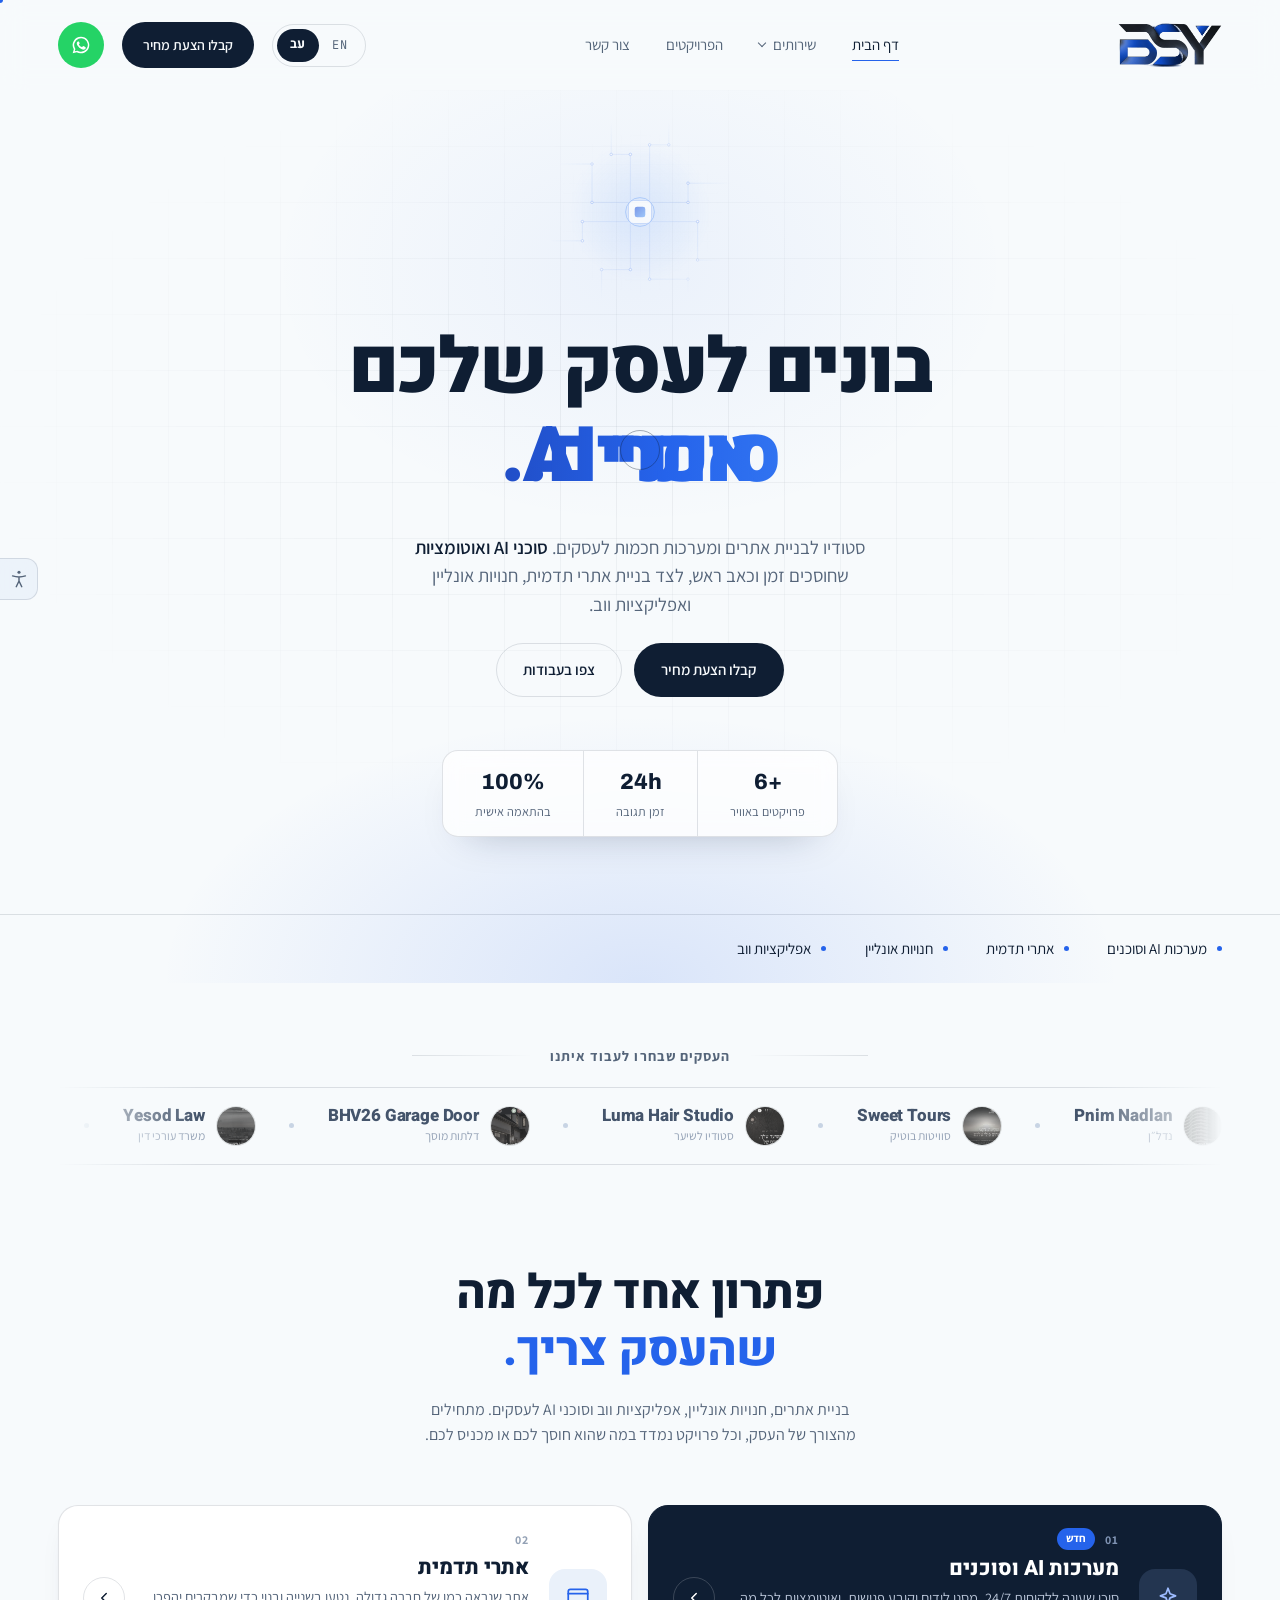
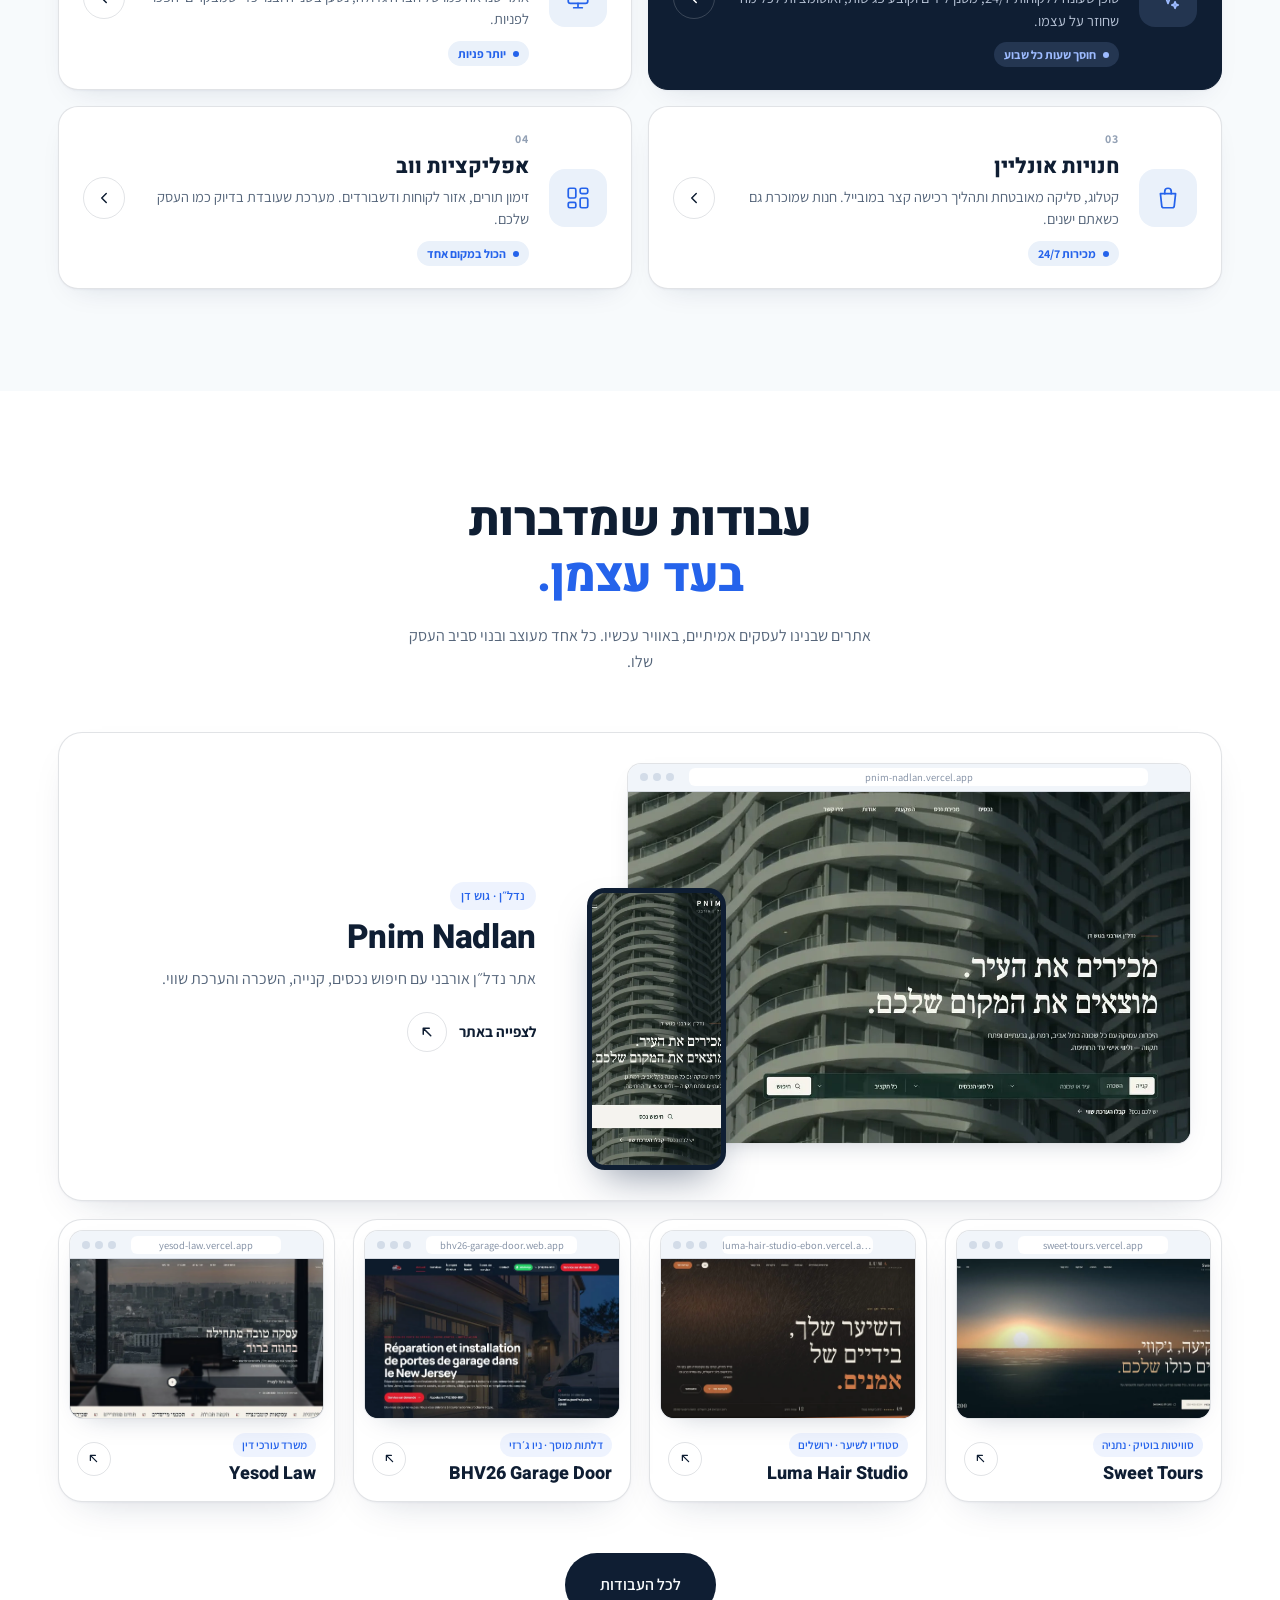
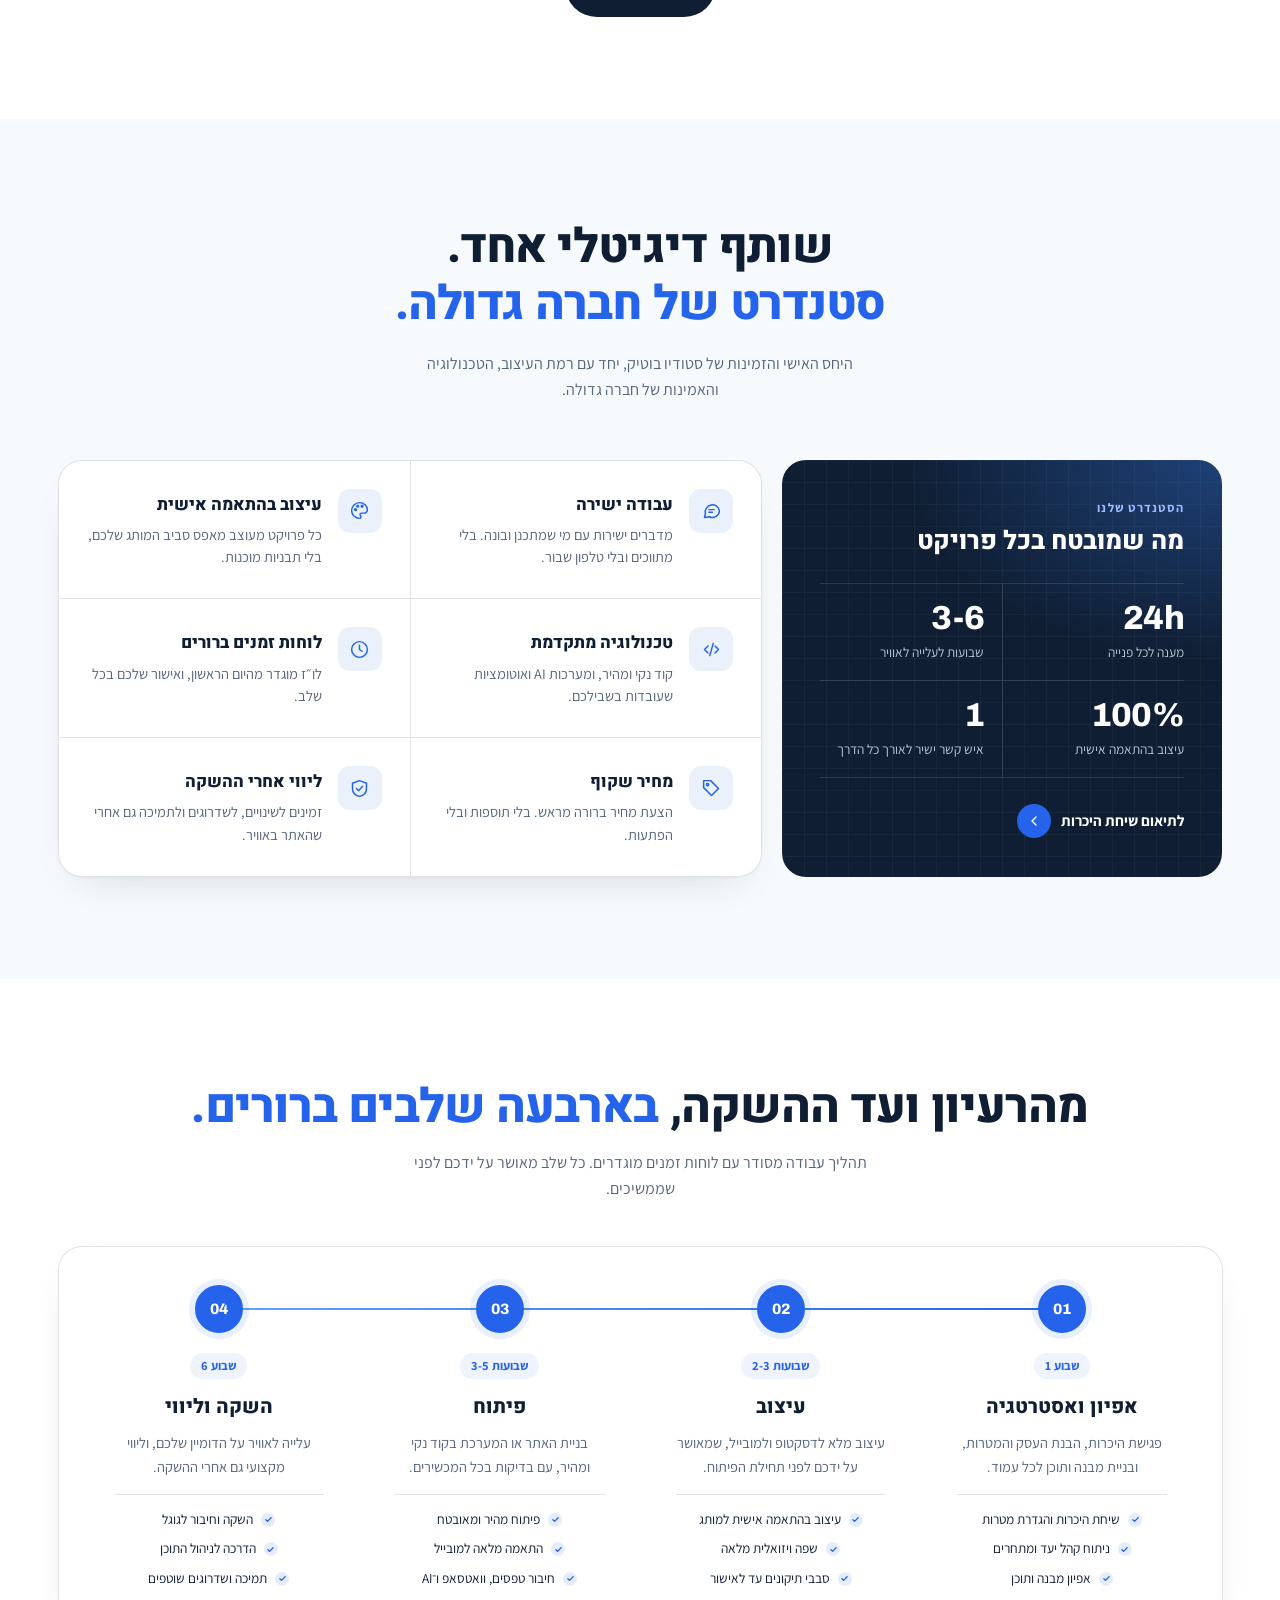
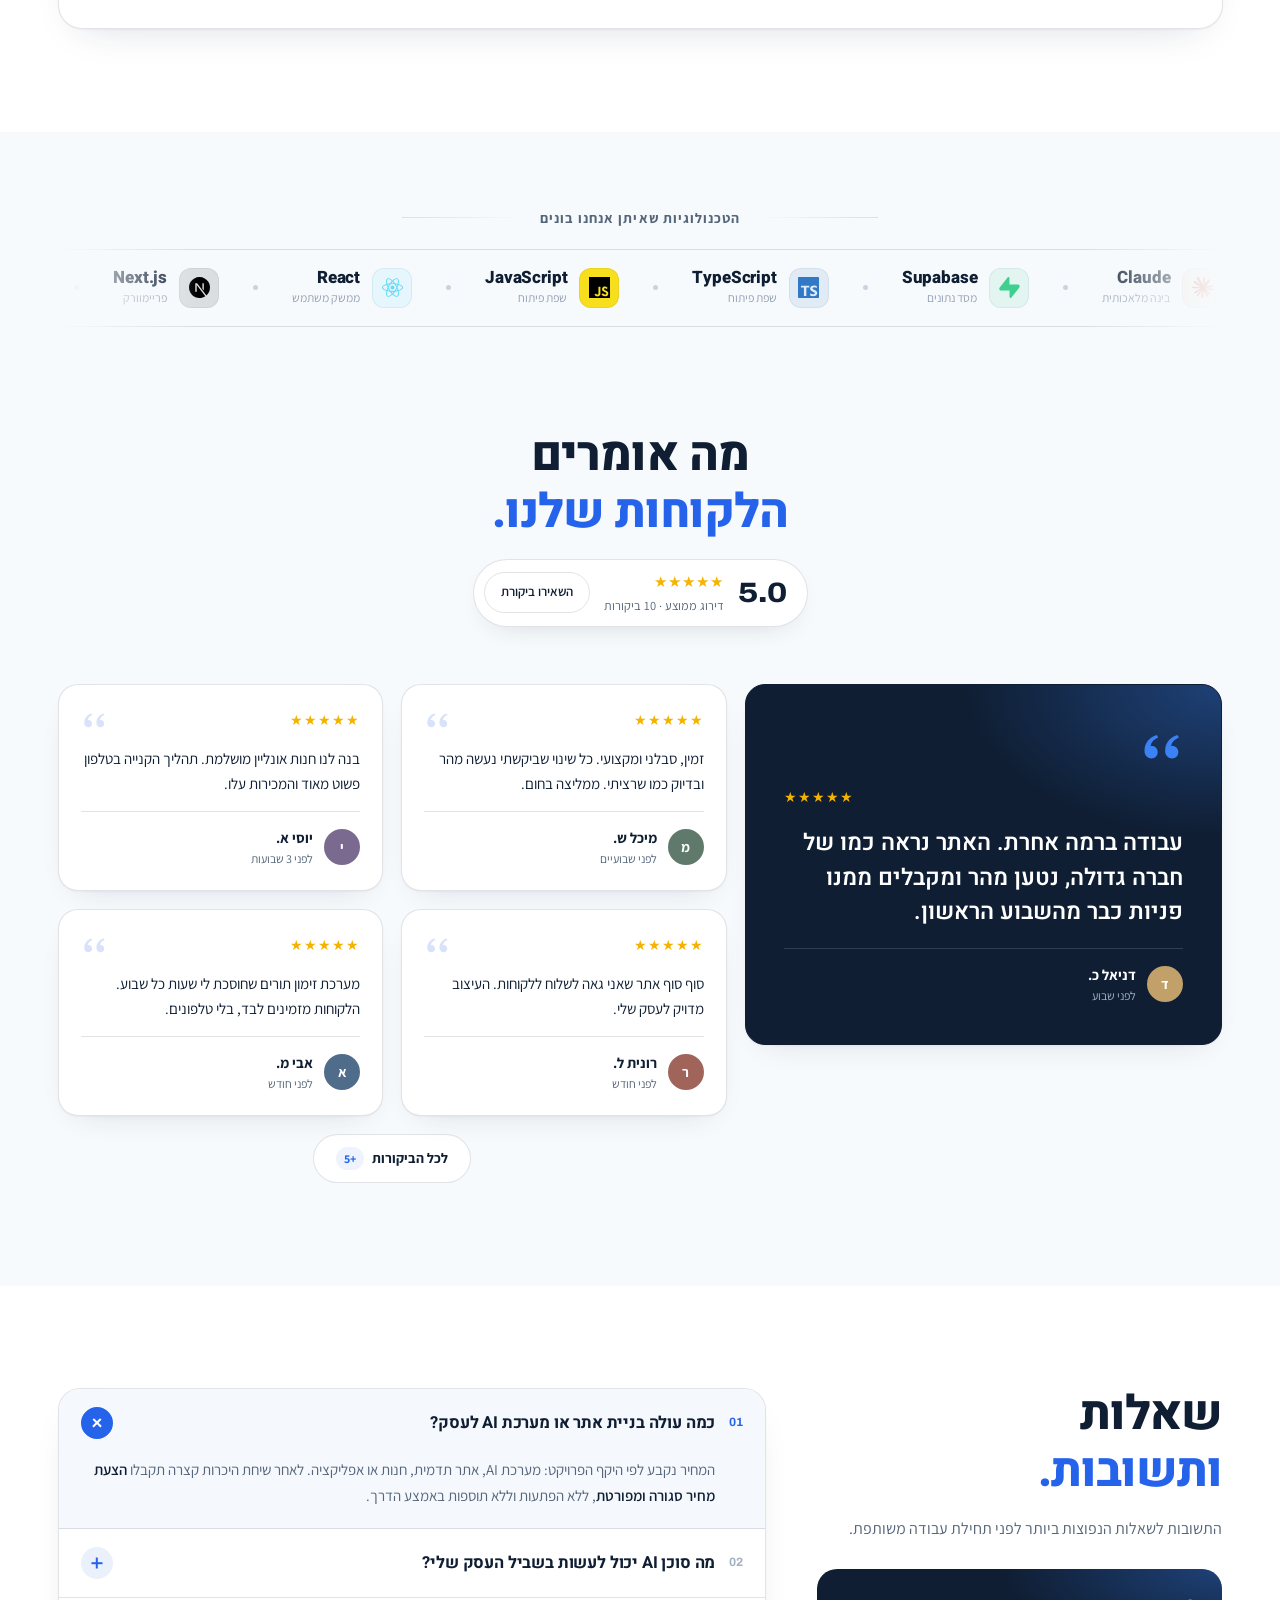
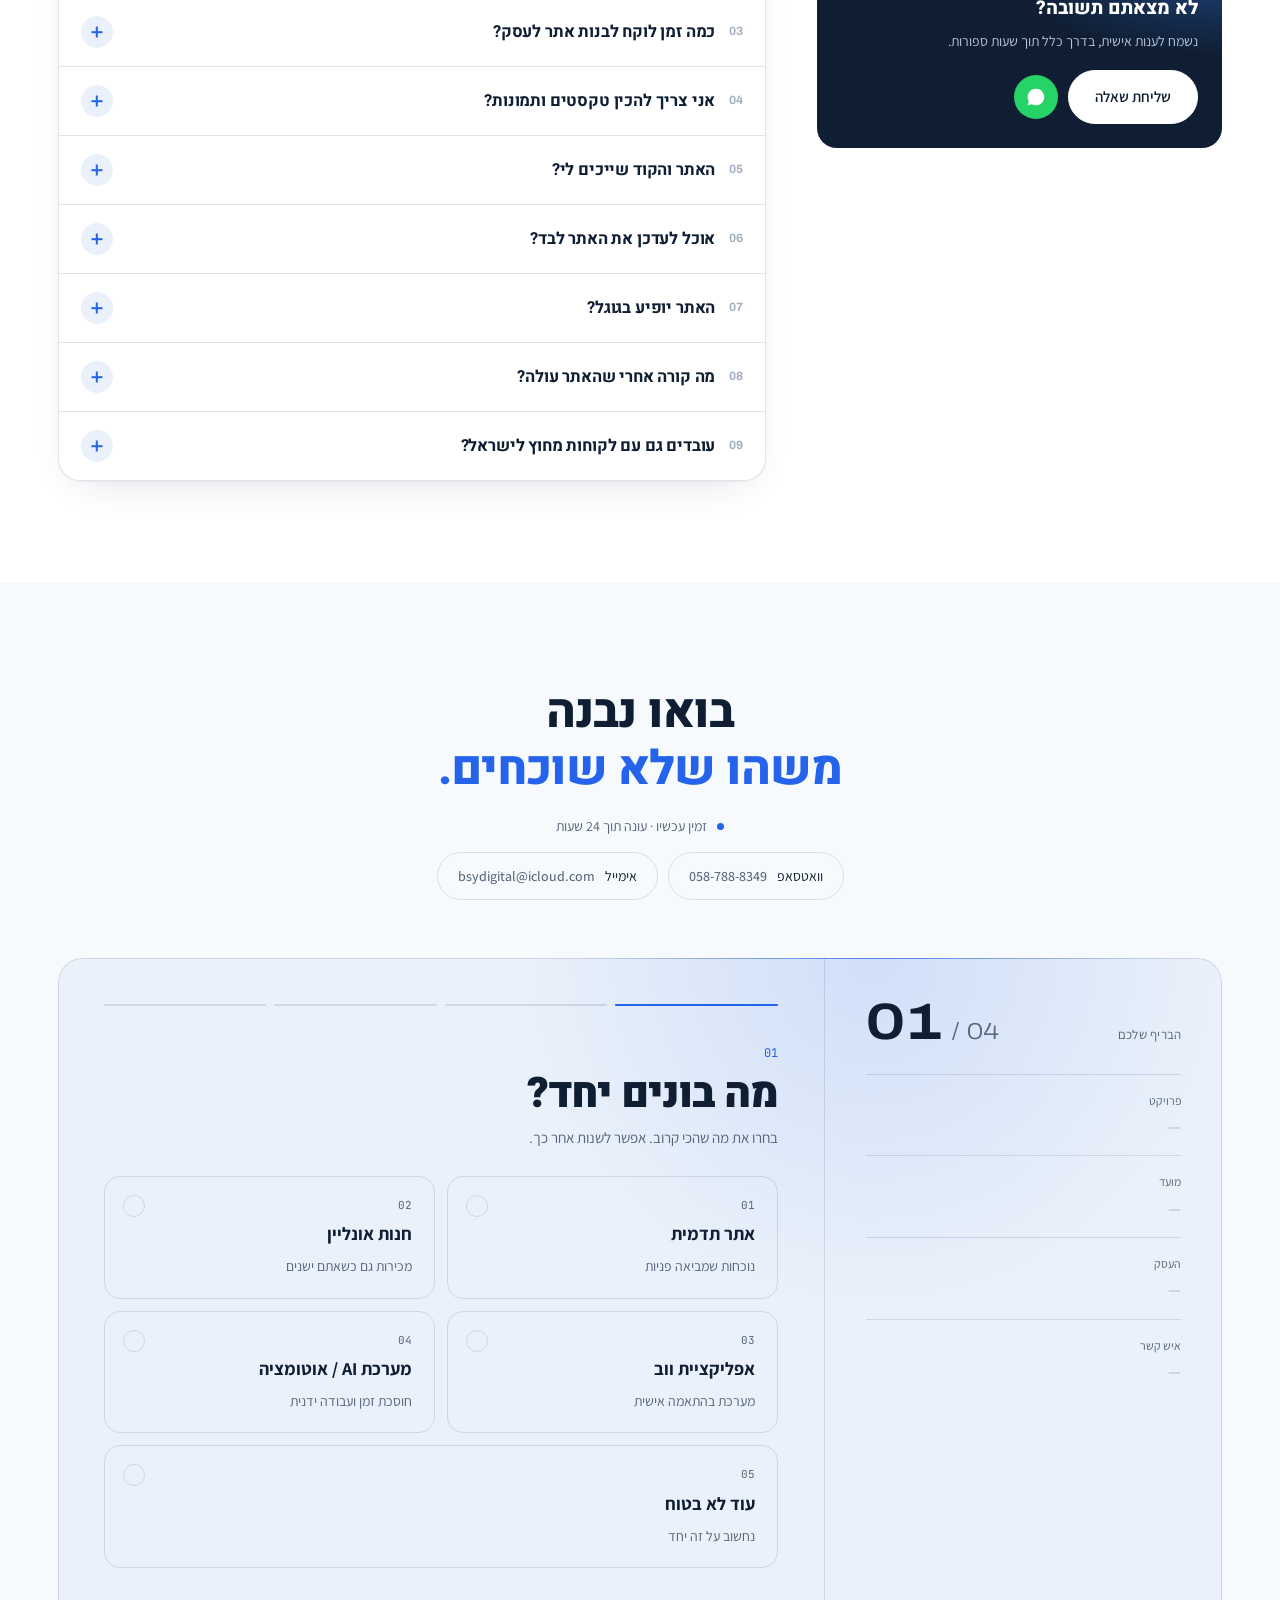
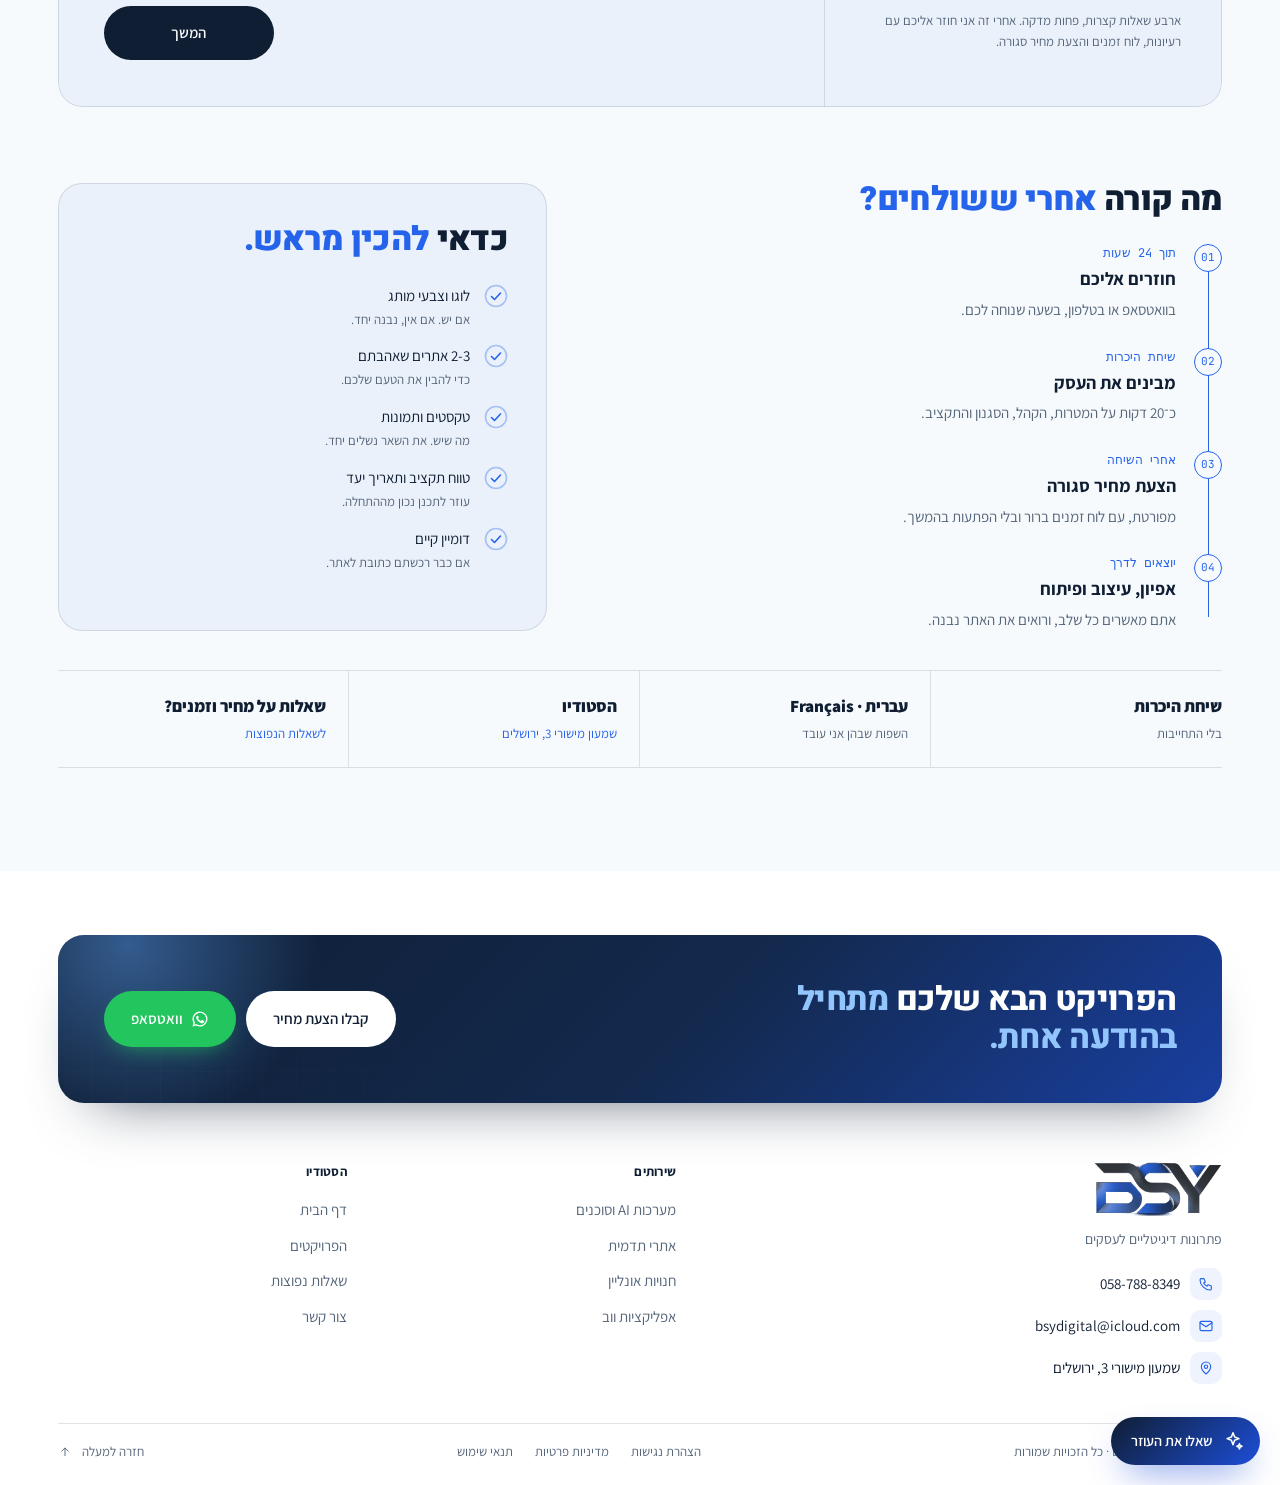
==== commit 92f0600d: "SEO: keyword title/description, schema.org business+services+FAQ, keyword copy in leads and FAQ, ima" ====
--- a/index.html
+++ b/index.html
@@ -3,14 +3,17 @@
 <head>
 <meta charset="utf-8">
 <meta name="viewport" content="width=device-width, initial-scale=1, viewport-fit=cover">
-<title>B.S.Y DIGITAL Studio</title>
+<title>בניית אתרים, סוכני AI ואוטומציות לעסקים | B.S.Y DIGITAL</title>
 <link rel="canonical" href="https://bsy-digital.vercel.app/">
-<meta name="description" content="B.S.Y DIGITAL – סטודיו בירושלים שבונה לעסקים מערכות AI, סוכנים חכמים ואוטומציות שחוסכים זמן וכאב ראש, וגם אתרי תדמית, חנויות אונליין ואפליקציות ווב.">
+<meta name="description" content="B.S.Y DIGITAL – סטודיו לבניית אתרים בירושלים: אתרי תדמית, חנויות אונליין, אפליקציות ווב, סוכני AI ואוטומציות לעסקים. עיצוב אישי, הצעת מחיר סגורה ומענה תוך 24 שעות.">
+<meta name="robots" content="index, follow, max-image-preview:large">
+<meta name="keywords" content="בניית אתרים, בניית אתר לעסק, בניית אתר תדמית, בניית חנות אונליין, פיתוח אפליקציות ווב, סוכן AI לעסקים, אוטומציה לעסקים, בוט וואטסאפ לעסק, בניית אתרים בירושלים, עיצוב אתרים">
+<link rel="alternate" hreflang="he" href="https://bsy-digital.vercel.app/">
 <meta name="google-site-verification" content="LFkov3Y0XPkfk3FjcQ4mKlm0i6OUH2zXzLA4ZzIuNCM" />
 <meta property="og:type" content="website">
 <meta property="og:site_name" content="B.S.Y DIGITAL">
-<meta property="og:title" content="B.S.Y DIGITAL">
-<meta property="og:description" content="מערכות AI וסוכנים חכמים, אתרי תדמית, חנויות אונליין ואפליקציות ווב.">
+<meta property="og:title" content="B.S.Y DIGITAL – בניית אתרים, סוכני AI ואוטומציות לעסקים">
+<meta property="og:description" content="בניית אתרי תדמית, חנויות אונליין ואפליקציות ווב, וסוכני AI ואוטומציות שחוסכים לעסק זמן.">
 <meta property="og:url" content="https://bsy-digital.vercel.app/">
 <meta property="og:image" content="https://bsy-digital.vercel.app/og-image.png?v=2">
 <meta property="og:image:width" content="1200">
@@ -19,6 +22,7 @@
 <meta name="twitter:card" content="summary_large_image">
 <meta name="twitter:image" content="https://bsy-digital.vercel.app/og-image.png?v=2">
 <link rel="icon" type="image/png" href="/logo-mark-light.png">
+<script type="application/ld+json">[{"@context": "https://schema.org", "@type": "ProfessionalService", "@id": "https://bsy-digital.vercel.app/#business", "name": "B.S.Y DIGITAL", "alternateName": "BSY DIGITAL", "description": "B.S.Y DIGITAL – סטודיו לבניית אתרים בירושלים: אתרי תדמית, חנויות אונליין, אפליקציות ווב, סוכני AI ואוטומציות לעסקים. עיצוב אישי, הצעת מחיר סגורה ומענה תוך 24 שעות.", "url": "https://bsy-digital.vercel.app/", "logo": "https://bsy-digital.vercel.app/logo-mark-light.png", "image": "https://bsy-digital.vercel.app/og-image.png", "telephone": "+972-58-788-8349", "email": "bsydigital@icloud.com", "address": {"@type": "PostalAddress", "streetAddress": "שמעון מישורי 3", "addressLocality": "ירושלים", "addressCountry": "IL"}, "areaServed": [{"@type": "Country", "name": "Israel"}, {"@type": "Country", "name": "United States"}], "knowsLanguage": ["he", "en", "fr"], "priceRange": "₪₪", "hasOfferCatalog": {"@type": "OfferCatalog", "name": "שירותים", "itemListElement": [{"@type": "Offer", "itemOffered": {"@type": "Service", "name": "סוכני AI ואוטומציות לעסקים", "description": "סוכן AI שעונה ללקוחות 24/7 בוואטסאפ ובאתר, מסנן לידים וקובע פגישות, ואוטומציות לעבודה החוזרת."}}, {"@type": "Offer", "itemOffered": {"@type": "Service", "name": "בניית אתרי תדמית", "description": "בניית אתר תדמית בעיצוב אישי, מהיר ומותאם למובייל, בעברית ובאנגלית."}}, {"@type": "Offer", "itemOffered": {"@type": "Service", "name": "בניית חנויות אונליין", "description": "בניית חנות אונליין עם סליקה מאובטחת, ניהול מוצרים והזמנות ותהליך רכישה קצר במובייל."}}, {"@type": "Offer", "itemOffered": {"@type": "Service", "name": "פיתוח אפליקציות ווב", "description": "פיתוח מערכות ואפליקציות ווב בהתאמה אישית: זימון תורים, אזור לקוחות ודשבורדים."}}]}}, {"@context": "https://schema.org", "@type": "WebSite", "name": "B.S.Y DIGITAL", "url": "https://bsy-digital.vercel.app/", "inLanguage": "he"}, {"@context": "https://schema.org", "@type": "FAQPage", "mainEntity": [{"@type": "Question", "name": "כמה עולה בניית אתר או מערכת AI לעסק?", "acceptedAnswer": {"@type": "Answer", "text": "המחיר נקבע לפי היקף הפרויקט: מערכת AI, אתר תדמית, חנות אונליין או אפליקציית ווב. לאחר שיחת היכרות קצרה מקבלים הצעת מחיר סגורה ומפורטת, ללא הפתעות."}}, {"@type": "Question", "name": "כמה זמן לוקח לבנות אתר לעסק?", "acceptedAnswer": {"@type": "Answer", "text": "אתר תדמית עולה לאוויר בדרך כלל תוך 3-6 שבועות. חנות אונליין או אפליקציית ווב לוקחות יותר, ולוחות הזמנים המדויקים מופיעים בהצעת המחיר."}}, {"@type": "Question", "name": "מה סוכן AI יכול לעשות בשביל העסק שלי?", "acceptedAnswer": {"@type": "Answer", "text": "סוכן AI עונה ללקוחות בוואטסאפ ובאתר גם בלילה, קולט ומסנן פניות, קובע פגישות, שולח תזכורות והצעות מחיר ומכין דוחות, כדי לחסוך לעסק שעות עבודה כל שבוע."}}, {"@type": "Question", "name": "האתר יופיע בגוגל?", "acceptedAnswer": {"@type": "Answer", "text": "כל אתר נבנה עם בסיס SEO: מהירות טעינה, מבנה נכון, כותרות ותיאורים ומפת אתר שנשלחת לגוגל, כך שהוא מוכן להופיע בחיפוש מהיום הראשון."}}, {"@type": "Question", "name": "האתר והקוד שייכים לי?", "acceptedAnswer": {"@type": "Answer", "text": "כן, במלואם. הדומיין, הקוד, התכנים והגישות רשומים על שם הלקוח."}}]}]</script>
 </head>
 <body>
 <title>B.S.Y DIGITAL Studio</title>
@@ -2583,244 +2587,69 @@
   .faq-side .faq-ask { align-self: stretch; }
   .faq-list { padding: 0 !important; }
 }
-/* ===== 2026-11-18: AI demo, bento "What's included", short before/after, compact configurator, tech strip, case meta row ===== */
-/* Technologies strip (same build as the clients strip) */
-.tech { padding-block: clamp(56px, 7cqw, 96px) 0; }
-.tech .tr { margin-bottom: 0; }
-.tk-c > i { flex: none; width: 40px; height: 40px; border-radius: 50%; display: grid; place-items: center; background: #fff; box-shadow: 0 0 0 1px var(--line), 0 4px 10px -6px rgba(15,35,70,.25); transition: transform .4s var(--ease); }
-.tk-c > i svg { width: 20px; height: 20px; }
-.tk-c:hover > i { transform: translateY(-2px) scale(1.06); }
-.tech .tr-t { animation-direction: reverse; animation-duration: 52s; }
-@container site (max-width: 860px) { .tech { padding-top: 48px; } .tk-c > i { width: 34px; height: 34px; } .tk-c > i svg { width: 17px; height: 17px; } }
-
-/* Case view: type, field and location always share one row */
-.cs-meta { grid-template-columns: repeat(3, minmax(0, max-content)); }
-@container case (max-width: 860px) {
-  .cs-meta { grid-template-columns: repeat(3, minmax(0, 1fr)); gap: 0; padding-top: 16px; }
-  .cs-meta > div { min-width: 0; padding-inline: 12px; border-inline-start: 1px solid var(--line); }
-  .cs-meta > div:first-child { padding-inline-start: 0; border: 0; }
-  .cs-meta dd { font-size: 14px; overflow-wrap: anywhere; }
+
+/* Service pages: "what's included" panel grid */
+#view-svc .am { display: grid !important; grid-template-columns: repeat(3, minmax(0, 1fr)); gap: 0; margin: 0; padding: 0; overflow: hidden; background: #fff; border: 1px solid var(--line); border-radius: 24px; box-shadow: 0 1px 2px rgba(15,35,70,.04), 0 16px 40px -24px rgba(15,35,70,.22); }
+#view-svc .am + .sw-dots { display: none !important; }
+#view-svc .am-c { flex: none; background: none; border: 0; border-radius: 0; padding: 24px; display: grid; grid-template-columns: auto minmax(0, 1fr); column-gap: 12px; row-gap: 8px; align-items: center; border-inline-end: 1px solid var(--line); border-bottom: 1px solid var(--line); transition: background .3s; }
+#view-svc .am-c:nth-child(3n) { border-inline-end: 0; }
+#view-svc .am-c:nth-last-child(-n+3) { border-bottom: 0; }
+#view-svc .am-c:hover { background: #f7fafd; }
+#view-svc .am-ill { grid-column: 1 / -1; height: 96px; margin: 0 0 8px; border-radius: 14px; background: var(--ink-2); border: 0; }
+#view-svc .am-c em { width: 28px; height: 28px; border-radius: 9px; display: grid; place-items: center; background: rgba(37,99,235,.1); color: var(--brass); font-family: var(--display-en); font-weight: 800; font-size: 12px; }
+#view-svc .am-c h4 { font-size: 17px; font-weight: 800; }
+#view-svc .am-c p { grid-column: 1 / -1; font-size: 14px; line-height: 1.6; }
+@container site (max-width: 860px) {
+  #view-svc .am { grid-template-columns: 1fr 1fr; border-radius: 18px; margin: 0 !important; }
+  #view-svc .am-c { padding: 14px 12px; column-gap: 8px; row-gap: 6px; align-items: start; border-inline-end: 1px solid var(--line) !important; border-bottom: 1px solid var(--line) !important; }
+  #view-svc .am-c:nth-child(2n) { border-inline-end: 0 !important; }
+  #view-svc .am-c:nth-last-child(-n+2) { border-bottom: 0 !important; }
+  #view-svc .am-ill { display: none; }
+  #view-svc .am-c em { width: 24px; height: 24px; border-radius: 7px; font-size: 11px; }
+  #view-svc .am-c h4 { font-size: 14.5px; line-height: 1.3; align-self: center; }
+  #view-svc .am-c p { font-size: 12.5px; line-height: 1.5; }
 }
-
-/* What's included: bento grid */
-.am.bento { display: grid; grid-template-columns: repeat(4, minmax(0, 1fr)); gap: 14px; overflow: visible; margin: 0; padding: 0; }
-.am.bento .am-c { flex: none; background: #fff; border-radius: 22px; padding: 16px 16px 22px; box-shadow: 0 1px 2px rgba(15,35,70,.04), 0 14px 34px -22px rgba(15,35,70,.25); transition: transform .4s var(--ease), box-shadow .4s; }
-.am.bento .am-c:hover { transform: translateY(-3px); box-shadow: 0 1px 2px rgba(15,35,70,.05), 0 22px 44px -22px rgba(15,35,70,.32); }
-.am.bento .am-ill { height: 112px; margin: 0 0 8px; background: var(--ink); }
-.am.bento .am-c h4 { font-size: 18px; }
-.am.bento .am-c p { font-size: 14.5px; }
-.am.bento .lead, .am.bento .wide { grid-column: span 2; grid-template-columns: minmax(0, 1fr) minmax(0, 1.05fr); grid-template-rows: auto auto 1fr; column-gap: 22px; align-content: stretch; padding: 22px; }
-.am.bento .lead .am-ill, .am.bento .wide .am-ill { grid-column: 2; grid-row: 1 / 4; height: auto; min-height: 150px; margin: 0; }
-.am.bento .lead > :not(.am-ill), .am.bento .wide > :not(.am-ill) { grid-column: 1; }
-.am.bento .lead em { align-self: end; }
-.am.bento .lead h4, .am.bento .wide h4 { font-size: 22px; }
-.am.bento .lead { --brass: #7aa5ff; background: linear-gradient(145deg, #0f1e33, #16294a); border-color: transparent; color: #fff; }
-.am.bento .lead p { color: rgba(255,255,255,.72); }
-.am.bento .lead .am-ill { background: rgba(255,255,255,.05); border-color: rgba(255,255,255,.1); }
-.am.bento .lead .am-ill .f { fill: rgba(255,255,255,.16); }
-.am.bento .lead .am-ill .s { stroke: rgba(255,255,255,.28); }
-.am.bento .lead .am-ill path[stroke="#0a0a0b"] { stroke: #0f1e33; }
-.am.bento .wide { background: linear-gradient(145deg, #fff, #eef4ff); }
-@container site (max-width: 1100px) { .am.bento { grid-template-columns: repeat(2, minmax(0, 1fr)); } }
+/* Store: compact configurator */
 @container site (max-width: 860px) {
-  .am.bento { gap: 10px; }
-  .am.bento .am-c { padding: 10px 10px 14px; gap: 6px; border-radius: 16px; }
-  .am.bento .am-ill { height: 64px; margin-bottom: 4px; border-radius: 11px; }
-  .am.bento .am-c em { font-size: 11px; }
-  .am.bento .am-c h4 { font-size: 15px; line-height: 1.25; }
-  .am.bento .am-c p { font-size: 13px; line-height: 1.5; }
-  .am.bento .lead, .am.bento .wide { grid-template-columns: minmax(0, 1fr) 38%; column-gap: 12px; padding: 14px; }
-  .am.bento .lead .am-ill, .am.bento .wide .am-ill { min-height: 0; height: 100%; }
-  .am.bento .lead h4, .am.bento .wide h4 { font-size: 17px; }
+  #view-svc .sx-wrap { gap: 10px; }
+  #view-svc .sx-stage { min-height: 0 !important; height: 168px; }
+  #view-svc .sx-stage svg { width: auto; height: 128px; }
+  #view-svc .sx-stage .sx-tag { top: 12px; inset-inline-start: 12px; padding: 5px 11px; font-size: 12px; }
+  #view-svc .sx-panel { min-height: 0 !important; grid-template-columns: minmax(0, 1fr) auto; gap: 12px 14px; padding: 16px; align-content: start; }
+  #view-svc .sx-panel h4 { grid-column: 1 / -1; font-size: 18px; padding-inline-end: 50px; }
+  #view-svc .sx-price { grid-column: 1 / -1; font-size: 21px; margin-top: -8px; }
+  #view-svc .sx-panel > div:has(.sx-sw) { grid-column: 1; }
+  #view-svc .sx-panel > div:has(.sx-sz) { grid-column: 2; }
+  #view-svc .sx-row, #view-svc .sx-drawer { grid-column: 1 / -1; }
+  #view-svc .sx-lbl { margin-bottom: 7px; font-size: 12px; white-space: nowrap; }
+  #view-svc .sx-sw { gap: 6px; } #view-svc .sx-sw button { width: 30px; height: 30px; }
+  #view-svc .sx-sz { gap: 5px; } #view-svc .sx-sz button { min-width: 36px; padding: 6px 8px; border-radius: 10px; font-size: 13px; }
+  #view-svc .sx-row .pill { padding-block: 12px; }
+  #view-svc .sx-cartbtn { top: 12px; inset-inline-end: 12px; width: 40px; height: 40px; }
 }
-/* New illustrations */
-.ai-chat .q2 { animation: aiQ 4s ease infinite; transform-box: fill-box; transform-origin: right center; }
-@keyframes aiQ { 0%, 15% { opacity: 0; transform: scale(.6); } 25%, 85% { opacity: 1; transform: none; } 100% { opacity: 0; } }
-.ai-chat .dots circle { animation: aiDot 1.2s ease-in-out infinite; } .ai-chat .d2 { animation-delay: .15s !important; } .ai-chat .d3 { animation-delay: .3s !important; }
-@keyframes aiDot { 0%, 100% { opacity: .3; transform: translateY(0); } 50% { opacity: 1; transform: translateY(-3px); } }
-.ai-fun .dr { animation: aiDrop 2.8s cubic-bezier(.5, 0, .5, 1) infinite; }
-@keyframes aiDrop { 0% { transform: translateY(0); opacity: 0; } 15% { opacity: 1; } 60% { transform: translateY(54px); opacity: 1; } 75%, 100% { transform: translateY(60px); opacity: 0; } }
-.ai-fun .out { animation: aiOut 2.8s ease infinite 1.4s; opacity: 0; }
-@keyframes aiOut { 0%, 30% { opacity: 0; } 50%, 80% { opacity: 1; } 100% { opacity: 0; } }
-.ai-doc .ln { transform-box: fill-box; transform-origin: right center; animation: aiLn 3.6s cubic-bezier(.6, 0, .3, 1) infinite; }
-html[dir="ltr"] .ai-doc .ln { transform-origin: left center; }
-@keyframes aiLn { 0% { transform: scaleX(0); } 30%, 85% { transform: none; } 100% { transform: scaleX(0); opacity: 0; } }
-.ai-doc .spk { transform-box: fill-box; transform-origin: center; animation: aiSpk 2.4s ease-in-out infinite; }
-@keyframes aiSpk { 50% { transform: rotate(45deg) scale(1.25); } }
-.si-des .cur { animation: siCur 4s cubic-bezier(.6, 0, .3, 1) infinite; }
-@keyframes siCur { 0% { transform: translate(200px, 96px); } 35%, 55% { transform: translate(120px, 84px); } 100% { transform: translate(200px, 96px); } }
-.si-des .blk { transform-box: fill-box; transform-origin: center; animation: siBlk 4s ease infinite; }
-@keyframes siBlk { 0%, 38% { transform: none; } 44% { transform: scale(.92); } 50%, 100% { transform: none; } }
-.si-mob .sc { animation: siSc 3.6s ease-in-out infinite alternate; }
-@keyframes siSc { to { transform: translateY(-14px); } }
-.si-ani .ball { offset-path: path("M60 96 C 110 96, 120 32, 170 32 S 230 64, 250 64"); animation: amMove 2.6s cubic-bezier(.65, 0, .35, 1) infinite alternate; }
-.si-spd .arc { stroke-dasharray: 100; animation: siArc 3s cubic-bezier(.6, 0, .3, 1) infinite; }
-@keyframes siArc { 0% { stroke-dashoffset: 100; } 50%, 100% { stroke-dashoffset: 8; } }
-.si-spd .ndl { transform-origin: 150px 100px; animation: siNdl 3s cubic-bezier(.6, 0, .3, 1) infinite; }
-@keyframes siNdl { 0% { transform: rotate(-88deg); } 50%, 100% { transform: rotate(72deg); } }
-.si-seo .up { animation: siUp 4s cubic-bezier(.6, 0, .3, 1) infinite; }
-@keyframes siUp { 0%, 20% { transform: translateY(0); } 45%, 85% { transform: translateY(-22px); } 100% { transform: translateY(0); } }
-.si-wa .fl { stroke-dashoffset: 0; animation: siFl 1.2s linear infinite; }
-@keyframes siFl { to { stroke-dashoffset: -14; } }
-.si-wa .ok { transform-box: fill-box; transform-origin: center; animation: amCk 3s ease infinite; }
-
-/* AI systems page: live agent demo */
-.ad { position: relative; display: grid; grid-template-columns: minmax(270px, .95fr) minmax(0, 1fr) minmax(0, 1.1fr); gap: 16px; padding: 16px; border-radius: 26px; background: linear-gradient(160deg, #fff, #eef4ff); border: 1px solid var(--line); box-shadow: 0 1px 2px rgba(15,35,70,.04), 0 30px 60px -36px rgba(15,35,70,.35); }
-.ad-live { position: absolute; top: -13px; inset-inline-start: 24px; display: inline-flex; align-items: center; gap: 8px; padding: 5px 12px; border-radius: 99px; background: #0f1e33; color: #fff; font-size: 12px; font-weight: 700; }
-.ad-live i { width: 7px; height: 7px; border-radius: 50%; background: #3fdc8a; box-shadow: 0 0 0 0 rgba(63,220,138,.6); animation: adLive 1.6s infinite; }
-@keyframes adLive { 70% { box-shadow: 0 0 0 7px rgba(63,220,138,0); } }
-.ad-phone { display: grid; grid-template-rows: auto minmax(0, 1fr); height: 440px; border-radius: 22px; overflow: hidden; background: #efeae2; border: 6px solid #0f1e33; }
-.ad-ph-h { display: flex; align-items: center; gap: 10px; padding: 10px 12px; background: #1f5c46; color: #fff; }
-.ad-av { width: 34px; height: 34px; flex: none; border-radius: 50%; display: grid; place-items: center; background: rgba(255,255,255,.16); }
-.ad-av svg { width: 18px; height: 18px; }
-.ad-ph-h b { display: block; font-size: 14px; line-height: 1.2; }
-.ad-ph-h small { display: block; font-size: 11.5px; opacity: .8; }
-.ad-ph-h small.ty { color: #9ff0c4; opacity: 1; }
-.ad-chat { display: flex; flex-direction: column; justify-content: flex-end; gap: 7px; padding: 12px; overflow: hidden; transition: opacity .4s; }
-.ad-chat.out { opacity: 0; }
-.ad-m { max-width: 84%; padding: 7px 10px; border-radius: 12px; font-size: 13.5px; line-height: 1.45; color: #111b21; box-shadow: 0 1px 1px rgba(0,0,0,.08); animation: adIn .45s var(--ease) both; }
-.ad-m small { display: block; font-size: 10.5px; color: #667781; margin-top: 2px; text-align: end; }
-.ad-m.u { align-self: flex-start; background: #fff; border-start-start-radius: 4px; }
-.ad-m.a { align-self: flex-end; background: #d9fdd3; border-start-end-radius: 4px; }
-@keyframes adIn { from { opacity: 0; transform: translateY(10px) scale(.96); } }
-.ad-ty { display: flex; gap: 4px; padding: 10px 12px; }
-.ad-ty span { width: 6px; height: 6px; border-radius: 50%; background: #5b7a6c; animation: aiDot 1s ease-in-out infinite; }
-.ad-ty span:nth-child(2) { animation-delay: .15s; } .ad-ty span:nth-child(3) { animation-delay: .3s; }
-.ad-op { display: flex; flex-wrap: wrap; gap: 6px; margin-top: 7px; }
-.ad-op b { padding: 5px 10px; border-radius: 99px; background: #fff; color: #1f5c46; font-size: 12.5px; font-weight: 700; border: 1px solid rgba(31,92,70,.25); transition: background-color .25s, color .25s, transform .25s; }
-.ad-op b.pr { background: #1f5c46; color: #fff; transform: scale(.94); }
-.ad-bk { display: flex; align-items: center; gap: 7px; margin-top: 7px; padding: 7px 9px; border-radius: 9px; background: rgba(255,255,255,.75); font-size: 12.5px; font-weight: 700; color: #1f5c46; }
-.ad-bk i { width: 18px; height: 18px; flex: none; border-radius: 50%; display: grid; place-items: center; background: #25a36f; color: #fff; font-style: normal; font-size: 11px; }
-.ad-k { margin: 0 0 12px; font-size: 12px; font-weight: 700; letter-spacing: .06em; text-transform: uppercase; color: var(--stone); }
-.ad-flow { padding: 18px; border-radius: 20px; background: #fff; border: 1px solid var(--line); }
-.ad-steps { list-style: none; margin: 0; padding: 0; display: grid; gap: 4px; position: relative; }
-.ad-steps li { position: relative; display: grid; grid-template-columns: 34px minmax(0, 1fr); gap: 12px; align-items: start; padding: 9px 8px; border-radius: 14px; transition: background-color .4s; }
-.ad-steps li:not(:last-child)::after { content: ""; position: absolute; top: 44px; bottom: -8px; inset-inline-start: 24px; width: 2px; background: var(--line); }
-.ad-steps li.ok:not(:last-child)::after { background: #25a36f; }
-.ad-steps li > i { position: relative; z-index: 1; width: 34px; height: 34px; border-radius: 50%; display: grid; place-items: center; font-style: normal; font-family: var(--mono); font-size: 13px; font-weight: 700; background: var(--ink-2); color: var(--stone); transition: background-color .35s, color .35s, box-shadow .35s; }
-.ad-steps li > i svg { display: none; width: 16px; height: 16px; }
-.ad-steps li b { display: block; font-size: 15px; font-weight: 700; color: var(--stone); transition: color .35s; padding-top: 6px; }
-.ad-steps li small { display: block; min-height: 1.4em; font-size: 13px; color: var(--brass); font-weight: 600; }
-.ad-steps li.on { background: color-mix(in srgb, var(--brass) 7%, transparent); }
-.ad-steps li.on > i { background: var(--brass); color: #fff; box-shadow: 0 0 0 6px color-mix(in srgb, var(--brass) 18%, transparent); animation: adPulse 1.4s ease-in-out infinite; }
-.ad-steps li.on b, .ad-steps li.ok b { color: var(--bone); }
-.ad-steps li.ok > i { background: #25a36f; color: #fff; }
-.ad-steps li.ok > i span { display: none; } .ad-steps li.ok > i svg { display: block; }
-.ad-steps li.ok small { color: var(--stone); }
-@keyframes adPulse { 50% { box-shadow: 0 0 0 10px color-mix(in srgb, var(--brass) 6%, transparent); } }
-.ad-biz { position: relative; display: grid; grid-template-rows: auto auto 1fr; gap: 12px; align-content: start; }
-.ad-card { padding: 16px; border-radius: 20px; background: #fff; border: 1px solid var(--line); }
-.ad-cal { display: grid; grid-template-columns: 3.2em repeat(5, minmax(0, 1fr)); grid-auto-rows: 26px; gap: 5px; direction: ltr; }
-html[dir="rtl"] .ad-cal { direction: rtl; }
-.ad-cal b { font-size: 12px; font-weight: 600; color: var(--stone); text-align: center; align-self: center; }
-.ad-cal em { font-style: normal; font-family: var(--mono); font-size: 11px; color: var(--stone); align-self: center; }
-.ad-cal i { border-radius: 7px; background: var(--ink-2); transition: background-color .4s, box-shadow .4s, transform .4s; }
-.ad-cal i.k1 { background: #c9d8f5; } .ad-cal i.k2 { background: #cfe5da; } .ad-cal i.k3 { background: #e5dcf3; }
-.ad-cal i.fr { background: #fff; box-shadow: inset 0 0 0 2px var(--brass); animation: adFr 1s ease-in-out infinite; }
-@keyframes adFr { 50% { box-shadow: inset 0 0 0 2px color-mix(in srgb, var(--brass) 35%, transparent); } }
-.ad-cal i.nw { background: var(--brass); animation: adNw .6s cubic-bezier(.34, 1.56, .64, 1); }
-@keyframes adNw { from { transform: scale(.4); } }
-.ad-kpis { display: grid; grid-template-columns: 1fr 1fr; gap: 12px; }
-.ad-kpis span { display: block; font-size: 12.5px; color: var(--stone); line-height: 1.35; }
-.ad-kpis b { display: inline-block; margin-top: 4px; font-family: var(--display-en); font-size: 34px; font-weight: 800; letter-spacing: -.02em; line-height: 1; }
-.ad-kpis b.up { animation: adUp .6s cubic-bezier(.34, 1.56, .64, 1); color: var(--brass); }
-@keyframes adUp { 40% { transform: translateY(-6px) scale(1.12); } }
-.ad-note { align-self: end; display: flex; gap: 10px; align-items: center; padding: 12px 14px; border-radius: 16px; background: #0f1e33; color: #fff; box-shadow: 0 16px 30px -16px rgba(15,35,70,.5); opacity: 0; transform: translateY(12px); transition: opacity .5s, transform .5s var(--ease); }
-.ad-note.on { opacity: 1; transform: none; }
-.ad-note i { width: 28px; height: 28px; flex: none; border-radius: 50%; display: grid; place-items: center; background: #25a36f; font-style: normal; font-size: 14px; }
-.ad-note b { display: block; font-size: 14px; } .ad-note span { display: block; font-size: 12.5px; opacity: .75; }
-@container site (max-width: 1100px) {
-  .ad { grid-template-columns: minmax(0, 1fr) minmax(0, 1fr); }
-  .ad-biz { grid-column: 1 / -1; grid-template-columns: minmax(0, 1.4fr) minmax(0, 1fr); grid-template-rows: auto auto; }
-  .ad-calc { grid-row: span 2; }
+/* App: shorter before / after with a legend */
+#view-svc .ab { max-width: 980px; margin-inline: auto; aspect-ratio: 16 / 8; }
+#view-svc .ab-head { justify-content: center; text-align: center; flex-direction: column; align-items: center; gap: 10px; margin-bottom: 24px; }
+#view-svc .ab-head p { max-width: 46ch; }
+.ab-leg { max-width: 980px; margin: 14px auto 0; display: grid; grid-template-columns: 1fr 1fr; gap: 12px; }
+.ab-leg p { margin: 0; display: flex; align-items: center; gap: 10px; padding: 12px 14px; border-radius: 14px; background: #fff; border: 1px solid var(--line); font-size: 14px; color: var(--stone); }
+.ab-leg span { flex: none; font-size: 12px; font-weight: 700; padding: 3px 10px; border-radius: 999px; color: #fff; }
+.ab-leg .b { background: #a0645a; } .ab-leg .a { background: var(--brass); }
+@container site (max-width: 860px) {
+  #view-svc .ab { aspect-ratio: 1 / 1; }
+  .ab-leg { grid-template-columns: minmax(0, 1fr); gap: 8px; margin-top: 10px; }
+  .ab-leg p { font-size: 13px; padding: 10px 12px; }
 }
-@container site (max-width: 860px) {
-  .ad { grid-template-columns: minmax(0, 1fr); gap: 10px; padding: 10px; border-radius: 20px; }
-  .ad-live { top: -11px; inset-inline-start: 16px; }
-  .ad-phone { height: 330px; border-width: 5px; border-radius: 18px; }
-  .ad-m { font-size: 13px; }
-  .ad-flow { padding: 12px 12px 8px; border-radius: 16px; }
-  .ad-flow .ad-k { display: none; }
-  .ad-steps { grid-template-columns: repeat(5, minmax(0, 1fr)); gap: 0; }
-  .ad-steps li { grid-template-columns: minmax(0, 1fr); justify-items: center; text-align: center; gap: 6px; padding: 0; background: none !important; }
-  .ad-steps li:not(:last-child)::after { top: 15px; bottom: auto; height: 2px; width: auto; inset-inline-start: calc(50% + 17px); inset-inline-end: calc(-50% + 17px); }
-  .ad-steps li > i { width: 30px; height: 30px; font-size: 12px; }
-  .ad-steps li b { font-size: 11px; line-height: 1.25; padding: 0; }
-  .ad-steps li small { display: none; }
-  .ad-biz { grid-template-columns: minmax(0, 1fr); gap: 10px; }
-  .ad-calc { display: none; }
-  .ad-card { padding: 12px 14px; border-radius: 16px; }
-  .ad-kpis { gap: 10px; } .ad-kpis b { font-size: 26px; }
-  .ad-note { position: absolute; inset: auto 10px calc(100% + 4px) 10px; }
-}
-
-/* Web app: short before/after */
-.bx { display: grid; gap: 10px; }
-.bx-hd { display: grid; grid-template-columns: minmax(0, 1fr) 56px minmax(0, 1fr); font-size: 13px; font-weight: 800; letter-spacing: .06em; }
-.bx-hd .b { color: #b4473b; } .bx-hd .a { color: #1f8a5b; }
-.bx-r { display: grid; grid-template-columns: minmax(0, 1fr) 56px minmax(0, 1fr); align-items: stretch; }
-.bx-b, .bx-a { display: flex; align-items: center; gap: 12px; padding: 16px 18px; border-radius: 16px; font-size: 16px; font-weight: 600; line-height: 1.4; }
-.bx-b { background: #fbefed; color: #7a3b33; }
-.bx-a { background: #fff; color: var(--bone); border: 1px solid var(--line); box-shadow: 0 12px 28px -20px rgba(15,35,70,.3); }
-.bx-b i, .bx-a i { width: 26px; height: 26px; flex: none; border-radius: 50%; display: grid; place-items: center; font-style: normal; font-size: 13px; color: #fff; }
-.bx-b i { background: #d0675a; } .bx-a i { background: #25a36f; }
-.bx-b span { text-decoration: line-through 1.5px transparent; transition: text-decoration-color .5s ease calc(var(--d) * .7s + .2s); }
-.bx-ar { display: grid; place-items: center; color: var(--stone); }
-.bx-ar svg { width: 24px; height: 24px; }
-html[dir="rtl"] .bx-ar svg { transform: scaleX(-1); }
-.bx-a { opacity: .25; transform: translateX(calc(var(--sg, -1) * 14px)); transition: opacity .5s ease calc(var(--d) * .7s + .6s), transform .6s var(--ease) calc(var(--d) * .7s + .6s); }
-html[dir="rtl"] .bx-a { --sg: 1; }
-.bx-ar { opacity: .3; transition: opacity .4s ease calc(var(--d) * .7s + .45s), color .4s ease calc(var(--d) * .7s + .45s); }
-.bx.go .bx-b span { text-decoration-color: currentColor; }
-.bx.go .bx-a { opacity: 1; transform: none; }
-.bx.go .bx-ar { opacity: 1; color: var(--brass); }
-@container site (max-width: 860px) {
-  .bx { gap: 8px; }
-  .bx-hd, .bx-r { grid-template-columns: minmax(0, 1fr) 26px minmax(0, 1fr); }
-  .bx-hd { font-size: 12px; }
-  .bx-b, .bx-a { flex-direction: column; align-items: flex-start; gap: 6px; padding: 11px 12px; border-radius: 13px; font-size: 13.5px; }
-  .bx-b i, .bx-a i { width: 20px; height: 20px; font-size: 11px; }
-  .bx-ar svg { width: 18px; height: 18px; }
-}
-@media (prefers-reduced-motion: reduce) { .bx-a, .bx-ar, .bx-b span { transition: none !important; } }
-
-/* Store: compact, playful configurator */
-.sx-wrap { grid-template-columns: minmax(0, .9fr) minmax(0, 1.1fr); gap: 0; border-radius: 26px; overflow: hidden; border: 1px solid var(--line); background: #fff; box-shadow: 0 30px 60px -38px rgba(15,35,70,.35); }
-.sx-stage { min-height: 380px; border: 0; border-radius: 0; }
-.sx-stage svg { transform: scale(var(--zs, 1)); transition: color .6s var(--ease), transform .5s cubic-bezier(.34, 1.56, .64, 1); }
-.sx-stage.pop svg { animation: sxPop2 .6s cubic-bezier(.34, 1.56, .64, 1); }
-@keyframes sxPop2 { 35% { transform: scale(calc(var(--zs, 1) * 1.08)) rotate(-6deg); } 70% { transform: scale(var(--zs, 1)) rotate(3deg); } }
-.sx-panel { border: 0; border-radius: 0; background: #fff; gap: 18px; }
-.sx-price.tick { animation: adUp .5s cubic-bezier(.34, 1.56, .64, 1); color: var(--brass); }
-.sx-ship { display: grid; gap: 7px; font-size: 13px; color: var(--stone); }
-.sx-ship div { height: 6px; border-radius: 9px; background: var(--ink-2); overflow: hidden; }
-.sx-ship i { display: block; height: 100%; width: 0; border-radius: inherit; background: linear-gradient(90deg, var(--brass), #10b981); transition: width .7s cubic-bezier(.34, 1.3, .64, 1); }
-.sx-ship.ok { color: #1f8a5b; font-weight: 700; }
-.sx-drawer { background: #fff; }
-.sx-cf { position: fixed; z-index: 121; width: 8px; height: 11px; margin: -5px 0 0 -4px; border-radius: 2px; pointer-events: none; }
-@container site (max-width: 860px) {
-  .sx-wrap { grid-template-columns: minmax(0, .82fr) minmax(0, 1.18fr); border-radius: 20px; }
-  .sx-stage { min-height: 0; }
-  .sx-stage svg { width: 82%; }
-  .sx-stage .sx-tag { top: 10px; inset-inline-start: 10px; padding: 4px 10px; font-size: 11px; }
-  .sx-panel { min-height: 0; gap: 11px; padding: 14px 12px 14px 14px; }
-  .sx-panel h4 { font-size: 16px; padding-inline-end: 40px; line-height: 1.25; }
-  .sx-price { font-size: 19px; }
-  .sx-lbl { font-size: 11.5px; margin-bottom: 6px; }
-  .sx-sw { gap: 8px; } .sx-sw button { width: 26px; height: 26px; box-shadow: inset 0 0 0 2px #fff; }
-  .sx-sz { gap: 5px; } .sx-sz button { min-width: 0; flex: 1; padding: 7px 0; border-radius: 9px; font-size: 13px; }
-  .sx-row { flex-direction: column; gap: 7px; }
-  .sx-qty { justify-content: space-between; height: 34px; } .sx-qty button { width: 38px; font-size: 17px; }
-  .sx-row .pill { padding-block: 10px; font-size: 14px; justify-content: center; }
-  .sx-cartbtn { top: 10px; inset-inline-end: 10px; width: 36px; height: 36px; }
-  .sx-cartbtn svg { width: 17px; height: 17px; }
-  .sx-ship { font-size: 11.5px; gap: 5px; }
-  .sx-drawer { padding: 14px; gap: 10px; }
-  .sx-dh { font-size: 16px; } .sx-dh button { width: 32px; height: 32px; }
-  .sx-items li { grid-template-columns: 34px minmax(0, 1fr) auto; gap: 8px; padding: 7px; font-size: 13px; }
-  .sx-items li i { width: 34px; height: 34px; } .sx-items li i svg { width: 22px; height: 22px; }
-  .sx-tot div { font-size: 15px; } .sx-tot .pill { padding-block: 10px; font-size: 14px; justify-content: center; }
-}
+
+/* Tech strip */
+.tech { padding-block: clamp(56px, 6cqw, 88px) 0; }
+.tk { margin-bottom: 0 !important; }
+.tk-t { animation-direction: reverse; animation-duration: 60s; }
+.tk-i { flex: none; width: 40px; height: 40px; border-radius: 12px; display: grid; place-items: center; box-shadow: inset 0 0 0 1px rgba(15,35,70,.06); transition: transform .4s var(--ease); }
+.tk-i svg { width: 21px; height: 21px; fill: currentColor; }
+.tk-c b { color: var(--bone) !important; }
+.tk-c:hover .tk-i { transform: translateY(-3px) rotate(-4deg); }
+@container site (max-width: 860px) { .tech { padding-block: 48px 0; } .tk-i { width: 34px; height: 34px; border-radius: 10px; } .tk-i svg { width: 18px; height: 18px; } }
 </style>
 
 <a class="skip" id="skip" href="#">דלג לתוכן</a>
@@ -2964,12 +2793,7 @@
         </div>
       </section>
       <section class="tech" id="tech">
-        <div class="wrap">
-          <div class="tr tk rv">
-            <p class="tr-l"><span data-k="tk_lbl">הטכנולוגיות שאנחנו עובדים איתן</span></p>
-            <div class="tr-mq"><div class="tr-t" id="tk-t"></div></div>
-          </div>
-        </div>
+        <div class="wrap"><div class="tr tk rv"><p class="tr-l"><span data-kh="tk_lbl"></span></p><div class="tr-mq"><div class="tr-t tk-t" id="tk-t"></div></div></div></div>
       </section>
       <section class="reviews" id="reviews">
         <div class="wrap">
@@ -3167,10 +2991,10 @@
       hb: "פתרונות דיגיטליים לעסקים", hs1: "פרויקטים באוויר", hs2: "זמן תגובה", hs3: "בהתאמה אישית",
       ht1: "בהתאמה אישית לעסק, בלי תבניות", ht2: "מענה תוך 24 שעות", ht3: "ליווי מהאפיון ועד העלייה לאוויר",
       hc_t: "B.S.Y DIGITAL בקצרה", hc_s1: "פרויקטים באוויר", hc_s2: "זמן מענה", hc_s3: "עיצוב בהתאמה אישית", hc_s4: "סוגי אתרים", hc_cl: "בין הלקוחות", hc_link: "לכל הפרויקטים",
-      lead: "סטודיו שבונה לעסקים <b>מערכות AI, סוכנים חכמים ואוטומציות</b> שחוסכים זמן וכאב ראש. ובנוסף, אתרי תדמית, חנויות אונליין ואפליקציות.",
+      lead: "סטודיו לבניית אתרים ומערכות חכמות לעסקים. <b>סוכני AI ואוטומציות</b> שחוסכים זמן וכאב ראש, לצד בניית אתרי תדמית, חנויות אונליין ואפליקציות ווב.",
       s1: "אתרי תדמית", s2: "חנויות אונליין", s3: "אפליקציות ווב", s4: "מערכות AI וסוכנים",
       w_eye: "עבודות נבחרות", w_title: ["עבודות שמדברות", "<span class=\"serif\">בעד עצמן.</span>"],
-      w_lead: "אתרים אמיתיים, באוויר עכשיו. כל אחד בנוי סביב העסק שלו.",
+      w_lead: "אתרים שבנינו לעסקים אמיתיים, באוויר עכשיו. כל אחד מעוצב ובנוי סביב העסק שלו.",
       w1: "אתר תדמית", w1s: "נדל״ן יוקרה, הרצליה", w2: "חנות אונליין", w2s: "קרמיקה בעבודת יד", w3: "אפליקציית ווב", w3s: "זימון תורים למרפאה", w4: "אתר תדמית", w4s: "ייעוץ פיננסי",
       w_all: "לכל העבודות", w_alln: "6 פרויקטים באוויר", pv_back: "חזרה לדף הבית", pv_eye: "תיק עבודות", pv_title: "כל <span class=\"serif\">העבודות.</span>", pv_lead: "לחצו על כל פרויקט כדי לראות אותו חי.", pv_cta: "רוצים אתר כזה? בואו נדבר",
       r_eye: "ביקורות", r_title: ["מה אומרים", "<span class=\"serif\">הלקוחות שלנו.</span>"], r_count: "דירוג ממוצע · 10 ביקורות", r_more: "לכל הביקורות", r_write: "השאירו ביקורת", r_note: "* ביקורות לדוגמה. יוחלפו בביקורות אמיתיות.", r_ex: "דוגמה",
@@ -3187,7 +3011,7 @@
       ft_say: "הפרויקט הבא שלכם <span class=\"serif\">מתחיל בהודעה אחת.</span>", ft_nav: "ניווט", ft_svc: "שירותים", ft_studio: "הסטודיו", ft_ct: "צור קשר", ft_faq: "שאלות נפוצות", ft_talk: "דברו איתי", ft_rights: "כל הזכויות שמורות", ft_acc: "הצהרת נגישות", ft_priv: "מדיניות פרטיות", ft_terms: "תנאי שימוש", f_consent: "בשליחת הבריף אתם מאשרים את <a href=\"#privacy\">מדיניות הפרטיות</a>. הפרטים משמשים רק כדי לחזור אליכם.", ft_top: "חזרה למעלה",
       p_hint: "החליקו לצדדים", p_eye: "תהליך העבודה", p_title: "מהרעיון ועד ההשקה, <span class=\"serif\">בארבעה שלבים ברורים.</span>", p_lead: "תהליך עבודה מסודר עם לוחות זמנים מוגדרים. כל שלב מאושר על ידכם לפני שממשיכים.",
       y_eye: "למה B.S.Y", y_title: ["שותף דיגיטלי אחד.", "<span class=\"serif\">סטנדרט של חברה גדולה.</span>"], y_lead: "היחס האישי והזמינות של סטודיו בוטיק, יחד עם רמת העיצוב, הטכנולוגיה והאמינות של חברה גדולה.",
-      sv_eye: "מה אנחנו בונים", sv_title: ["פתרון אחד לכל מה", "<span class=\"serif\">שהעסק צריך.</span>"], sv_lead: "מתחילים מהבעיה של העסק, לא מהטכנולוגיה. כל פרויקט נמדד במה שהוא חוסך לכם או מכניס לכם.", tr_lbl: "העסקים שבחרו לעבוד איתנו", tk_lbl: "הטכנולוגיות שאנחנו עובדים איתן",
+      sv_eye: "מה אנחנו בונים", sv_title: ["פתרון אחד לכל מה", "<span class=\"serif\">שהעסק צריך.</span>"], sv_lead: "בניית אתרים, חנויות אונליין, אפליקציות ווב וסוכני AI לעסקים. מתחילים מהצורך של העסק, וכל פרויקט נמדד במה שהוא חוסך לכם או מכניס לכם.", tr_lbl: "העסקים שבחרו לעבוד איתנו", tk_lbl: "הטכנולוגיות שאיתן אנחנו בונים",
       w_cta: "הפרויקט הבא יכול להיות שלכם", w_note: "* פרויקטים לדוגמה",
       cap: "בתמונה: Lévy Estates · Atelier Noa — פרויקטים לדוגמה", arr: "←", other: "EN"
     },
@@ -3198,7 +3022,7 @@
       hb: "Digital solutions for business", hs1: "Projects live", hs2: "Reply time", hs3: "Custom built",
       ht1: "Built around your business, no templates", ht2: "Reply within 24 hours", ht3: "With you from brief to launch",
       hc_t: "B.S.Y DIGITAL at a glance", hc_s1: "Projects live", hc_s2: "Reply time", hc_s3: "Custom design", hc_s4: "Website types", hc_cl: "Among our clients", hc_link: "All projects",
-      lead: "A studio building <b>AI systems, smart agents and automations</b> that save businesses time and headaches. Plus brand websites, online stores and apps.",
+      lead: "A web design and development studio for businesses. <b>AI agents and automations</b> that save time and headaches, alongside brand websites, online stores and web apps.",
       s1: "Brand websites", s2: "Online stores", s3: "Web apps", s4: "AI systems & agents",
       w_eye: "Selected work", w_title: ["Work that speaks", "<span class=\"serif\">for itself.</span>"],
       w_lead: "Real sites, live right now. Each one shaped around its business.",
@@ -3218,7 +3042,7 @@
       ft_say: "Your next project <span class=\"serif\">starts with one message.</span>", ft_nav: "Navigate", ft_svc: "Services", ft_studio: "Studio", ft_ct: "Contact", ft_faq: "FAQ", ft_talk: "Talk to me", ft_rights: "All rights reserved", ft_acc: "Accessibility", ft_priv: "Privacy policy", ft_terms: "Terms of use", f_consent: "By sending the brief you accept the <a href=\"#privacy\">privacy policy</a>. Your details are used only to get back to you.", ft_top: "Back to top",
       p_hint: "Swipe sideways", p_eye: "How we work", p_title: "From idea to launch, <span class=\"serif\">in four clear stages.</span>", p_lead: "A structured process with defined timelines. You approve every stage before we move on.",
       y_eye: "Why B.S.Y", y_title: ["One digital partner.", "<span class=\"serif\">A big-company standard.</span>"], y_lead: "The personal attention and availability of a boutique studio, with the design, technology and reliability of a large company.",
-      sv_eye: "What we build", sv_title: ["One partner for everything", "<span class=\"serif\">your business needs.</span>"], sv_lead: "We start from the business problem, not the technology. Every project is measured by what it saves you or brings in.", tr_lbl: "Businesses that chose to work with us", tk_lbl: "Technologies we work with",
+      sv_eye: "What we build", sv_title: ["One partner for everything", "<span class=\"serif\">your business needs.</span>"], sv_lead: "Websites, online stores, web apps and AI agents for businesses. We start from what the business needs, and every project is measured by what it saves you or brings in.", tr_lbl: "Businesses that chose to work with us", tk_lbl: "The technologies we build with",
       w_cta: "Your project could be next", w_note: "* Sample projects",
       cap: "Shown: Lévy Estates · Atelier Noa — sample projects", arr: "→", other: "עב"
     }
@@ -3694,19 +3518,19 @@
   // Service pages
   var SVP = {
     he: [
-      { key: "site", name: "אתרי תדמית", title: ["אתר תדמית", "<span class=\"serif\">שמביא לקוחות.</span>"], lead: "אתר שנראה כמו של חברה גדולה, נטען בשנייה, ובנוי כדי שמבקרים יהפכו לפניות. בעיצוב אישי, בלי תבניות.",
+      { key: "site", name: "אתרי תדמית", title: ["אתר תדמית", "<span class=\"serif\">שמביא לקוחות.</span>"], lead: "בניית אתר תדמית שנראה כמו של חברה גדולה, נטען בשנייה ובנוי כדי שמבקרים יהפכו לפניות. בעיצוב אישי, בלי תבניות, ומותאם לגוגל ולמובייל.",
         facts: [["3-6 שבועות", "מהרעיון לאוויר"], ["עברית + אנגלית", "כולל RTL מלא"], ["100% שלכם", "קוד, דומיין ותכנים"]],
         feat: [["עיצוב בהתאמה אישית", "כל אתר מתחיל מדף לבן ונבנה סביב המותג שלכם, לא מתבנית."], ["חוויית מובייל מושלמת", "רוב הגולשים בטלפון. כל מסך מעוצב קודם למובייל."], ["אנימציות ומיקרו־אינטראקציות", "תנועה עדינה שגורמת לאתר להרגיש חי ויוקרתי."], ["מהירות טעינה", "קוד נקי ותמונות מותאמות, כדי שאף לקוח לא יחכה."], ["בסיס SEO", "מבנה נכון, כותרות ומפת אתר, מוכן לגוגל מהיום הראשון."], ["טפסים ווואטסאפ", "כל פנייה מגיעה אליכם ישירות, בלי לפספס אף לקוח."]],
         fit: ["עסקים שרוצים להיראות מקצועיים ואמינים", "נותני שירות שמקבלים לקוחות דרך גוגל ורשתות", "מותגים שהאתר הנוכחי שלהם כבר לא מייצג אותם", "מי שרוצה אתר בעברית ובאנגלית"] },
-      { key: "store", name: "חנויות אונליין", title: ["חנות אונליין", "<span class=\"serif\">שמוכרת גם בלילה.</span>"], lead: "חנות שנראית כמו מותג, נותנת ביטחון לקנות ומובילה את הלקוח לתשלום בכמה לחיצות.",
+      { key: "store", name: "חנויות אונליין", title: ["חנות אונליין", "<span class=\"serif\">שמוכרת גם בלילה.</span>"], lead: "בניית חנות אונליין שנראית כמו מותג, נותנת ביטחון לקנות ומובילה את הלקוח לתשלום בכמה לחיצות, עם סליקה מאובטחת וניהול הזמנות פשוט.",
         facts: [["סליקה מאובטחת", "תשלום בכרטיס ובארנקים דיגיטליים"], ["ניהול פשוט", "מוצרים, מלאי והזמנות במקום אחד"], ["מובייל קודם", "רכישה מהירה בטלפון"]],
         feat: [["קטלוג מוצרים", "עמודי מוצר יפים עם גלריה, וריאציות ומלאי."], ["תהליך רכישה קצר", "פחות שלבים, פחות עגלות נטושות, יותר מכירות."], ["סליקה ותשלומים", "חיבור לחברת סליקה, ביט, Apple Pay ו־Google Pay לפי הצורך."], ["משלוחים", "חישוב משלוח, איסוף עצמי וחיבור לחברות שליחויות."], ["ממשק ניהול", "עדכון מוצרים, מחירים ומבצעים בלי לפנות למתכנת."], ["וואטסאפ ושיווק", "התראות, קופונים ואיסוף לידים לשיווק חוזר."]],
         fit: ["עסקים שרוצים למכור אונליין בפעם הראשונה", "חנויות שהאתר הנוכחי שלהן איטי או מסורבל", "מותגים עם מוצרים ייחודיים שצריכים במה יפה", "מי שרוצה לנהל הכול לבד בקלות"] },
-      { key: "app", name: "אפליקציות ווב", title: ["אפליקציית ווב", "<span class=\"serif\">בהתאמה אישית.</span>"], lead: "מערכות שעובדות בדיוק כמו העסק שלכם: זימון תורים, אזור לקוחות, דשבורדים. חוסכות זמן ומייצרות הכנסה.",
+      { key: "app", name: "אפליקציות ווב", title: ["אפליקציית ווב", "<span class=\"serif\">בהתאמה אישית.</span>"], lead: "פיתוח אפליקציות ווב ומערכות בהתאמה אישית שעובדות בדיוק כמו העסק שלכם: זימון תורים, אזור לקוחות ודשבורדים. חוסכות זמן ומייצרות הכנסה.",
         facts: [["בהתאמה מלאה", "נבנית סביב התהליכים שלכם"], ["מכל מכשיר", "מחשב, טאבלט וטלפון"], ["גדלה איתכם", "קוד נקי שקל להרחיב"]],
         feat: [["זימון תורים והזמנות", "לקוחות מזמינים לבד, 24/7, עם תזכורות אוטומטיות."], ["אזור אישי ללקוחות", "התחברות, היסטוריה, מסמכים ותשלומים במקום אחד."], ["דשבורד ניהול", "כל הנתונים החשובים של העסק במבט אחד."], ["אוטומציות", "פחות עבודה ידנית: הודעות, דוחות ומשימות שרצות לבד."], ["חיבור למערכות", "API, יומנים, סליקה וכלים שאתם כבר עובדים איתם."], ["אבטחה והרשאות", "כל משתמש רואה רק את מה שהוא צריך."]],
         fit: ["עסקים שמנהלים הכול בטלפון, באקסל ובוואטסאפ", "נותני שירות שרוצים זימון תורים אונליין", "חברות שצריכות כלי פנימי בהתאמה אישית", "יזמים עם רעיון למוצר דיגיטלי"] },
-      { key: "ai", name: "מערכות AI וסוכנים", title: ["מערכות AI", "<span class=\"serif\">שעובדות בשבילכם.</span>"], lead: "סוכני AI, אוטומציות וכלים חכמים שלוקחים מכם את העבודה החוזרת: עונים ללקוחות, מסננים פניות, שולחים תזכורות ומכינים דוחות. אתם חוזרים להתעסק בעסק.",
+      { key: "ai", name: "מערכות AI וסוכנים", title: ["מערכות AI", "<span class=\"serif\">שעובדות בשבילכם.</span>"], lead: "סוכני AI ואוטומציות לעסקים שלוקחים מכם את העבודה החוזרת: בוט שעונה ללקוחות בוואטסאפ ובאתר, מסנן פניות, שולח תזכורות ומכין דוחות. אתם חוזרים להתעסק בעסק.",
         facts: [["24/7", "עונה ללקוחות גם בלילה"], ["פחות עבודה ידנית", "משימות שרצות לבד"], ["מתחבר לכלים שלכם", "וואטסאפ, יומן, CRM ואקסל"]],
         feat: [["סוכן שירות לקוחות", "עונה לשאלות בוואטסאפ ובאתר, 24/7, בשפה של העסק שלכם, ומעביר אליכם רק את מה שצריך אתכם."], ["קליטה וסינון לידים", "כל פנייה נקלטת, מסווגת ומקבלת מענה מיידי. אתם מקבלים רק את הלידים החמים."], ["אוטומציות לתהליכים", "הצעות מחיר, תזכורות, מעקבים ומסמכים שיוצאים לבד, בזמן הנכון."], ["קביעת תורים ופגישות", "הסוכן בודק זמינות ביומן וקובע פגישות בלי שתצטרכו להרים טלפון."], ["דוחות ותובנות", "סיכום יומי ושבועי של הפניות, המכירות והלקוחות, בלי לפתוח אקסל."], ["עוזר AI פנימי", "עוזר שמכיר את המסמכים והנהלים של העסק ועונה לצוות בשניות."]],
         fit: ["עסקים שמבזבזים שעות על הודעות ומשימות חוזרות", "נותני שירות שמפספסים פניות אחרי שעות העבודה", "צוותים שעובדים עם הרבה אקסלים, טפסים ומיילים", "מי שרוצה להכניס AI לעסק ולא יודע מאיפה להתחיל"] }
@@ -3734,7 +3558,6 @@
   function svcFromHash() { var m = /^#service-(site|store|app|ai)$/.exec(location.hash); return m ? m[1] : null; }
   function renderSvcPage(l) {
     var key = svcFromHash() || "site", i = SVC_KEYS.indexOf(key), v = SVP[l][i], he = l === "he";
-    if (typeof adT !== "undefined") clearTimeout(adT);
     var tick = '<svg width="16" height="16" viewBox="0 0 24 24" fill="none" stroke="currentColor" stroke-width="2"><path d="M5 12.5l4.5 4.5L19 7.5"/></svg>';
     var nS = SVP[l].length, prev = SVP[l][(i + nS - 1) % nS], next = SVP[l][(i + 1) % nS];
     var heroHtml = key === "site" ? siteHero(l, v, i) : key === "app" ? appHero(l, v, i) : null;
@@ -3747,14 +3570,16 @@
       '<p class="sec-lead rv">' + esc(v.lead) + '</p>' +
       '<div class="svp-ctas rv"><a href="#contact" class="pill solid" data-svc="' + i + '">' + T[l].cta + '</a><a href="#projects" class="pill line">' + T[l].w_all + '</a></div>' +
       '<div class="svp-facts rv">' + v.facts.map(function (f) { return "<div><b>" + esc(f[0]) + "</b><span>" + esc(f[1]) + "</span></div>"; }).join("") + "</div></div></section>") +
-      (key === "ai" ? adHtml(l) : "") + incHtml(he, v.feat, key === "ai" ? AI_ILL : SITE_ILL) +
+      '<section class="svp-sec"><div class="wrap"><h3 class="t rv">' + (he ? 'מה <span class="serif">כלול.</span>' : 'What\'s <span class="serif">included.</span>') + '</h3>' +
+        (key === "app" ? '<div class="am" id="am">' + v.feat.map(function (f, k) { return '<article class="am-c rv" style="transition-delay:' + (k % 3) * 90 + 'ms"><div class="am-ill">' + AM_ILL[k] + "</div><em>0" + (k + 1) + "</em><h4>" + esc(f[0]) + "</h4><p>" + esc(f[1]) + "</p></article>"; }).join("") + "</div>"
+        : '<div class="feat rv">' + v.feat.map(function (f, k) { return "<article><em>0" + (k + 1) + "</em><h4>" + esc(f[0]) + "</h4><p>" + esc(f[1]) + "</p></article>"; }).join("") + "</div>") + "</div></section>" +
       '<section class="svp-sec"><div class="wrap fit"><h3 class="t rv">' + (he ? 'למי זה <span class="serif">מתאים?</span>' : 'Who is it <span class="serif">for?</span>') + '</h3><ul class="rv">' +
         v.fit.map(function (f) { return "<li>" + tick + "<span>" + esc(f) + "</span></li>"; }).join("") + "</ul></div></section>" +
       '<section class="svp-sec"><div class="wrap"><h3 class="t rv">' + (key === "site" ? (he ? 'אתרים <span class="serif">שבניתי.</span>' : 'Sites <span class="serif">I built.</span>') : (he ? 'רמת <span class="serif">העבודה.</span>' : 'The level <span class="serif">of work.</span>')) + '</h3><div class="svp-work rv">' +
         PJ.slice(0, 3).map(function (p) { return '<a href="' + p.url + '" target="_blank" rel="noopener"><div class="shot"><img decoding="async" src="' + esc(pjImg(p, "d")) + '" alt="' + esc(p.name) + '" loading="lazy"></div><b>' + esc(p.name) + "</b><span>" + esc(pjTxt(p, l)[0]) + "</span></a>"; }).join("") + "</div>" +
         '<div class="svp-band rv"><h3>' + (he ? 'מוכנים <span class="serif">להתחיל?</span>' : 'Ready <span class="serif">to start?</span>') + '</h3><a href="#contact" class="pill solid" data-svc="' + i + '">' + T[l].cta + "</a></div>" +
         '<div class="svp-next"><a href="#service-' + prev.key + '">' + (he ? "השירות הקודם" : "Previous service") + "<b>" + esc(prev.name) + '</b></a><a href="#service-' + next.key + '" style="text-align:end">' + (he ? "השירות הבא" : "Next service") + "<b>" + esc(next.name) + "</b></a></div></div></section>";
-    clearTimeout(ahT); if (key === "site") shStart(); if (key === "app") ahStart(l); if (key === "ai") adStart(l);
+    clearTimeout(ahT); if (key === "site") shStart(); if (key === "app") ahStart(l);
   }
 
   // The web-app hero: a dashboard coded from scratch, fed by bookings made on the phone
@@ -3866,124 +3691,6 @@
       '<svg class="am-sec" viewBox="0 0 300 128"><defs><clipPath id="amc"><path d="M150 22l34 12v26c0 22-15 38-34 46-19-8-34-24-34-46V34z"/></clipPath></defs><path class="s" d="M150 22l34 12v26c0 22-15 38-34 46-19-8-34-24-34-46V34z"/><g clip-path="url(#amc)"><rect class="scan" x="110" y="62" width="80" height="2" fill="var(--brass)"/></g><rect class="f" x="140" y="58" width="20" height="16" rx="3"/><path class="bs" d="M144 58v-5a6 6 0 0 1 12 0v5"/></svg>'
     ];
   })();
-  // "What's included" illustrations for the AI and brand-website pages (same drawing language as the web-app ones)
-  var AI_ILL = [
-    '<svg class="ai-chat" viewBox="0 0 300 128"><rect class="f" x="70" y="22" width="104" height="26" rx="13"/><rect class="b q2" x="126" y="56" width="104" height="26" rx="13"/><g class="dots"><rect class="f" x="70" y="90" width="52" height="22" rx="11"/><circle class="b d1" cx="85" cy="101" r="3.5"/><circle class="b d2" cx="96" cy="101" r="3.5"/><circle class="b d3" cx="107" cy="101" r="3.5"/></g></svg>',
-    '<svg class="ai-fun" viewBox="0 0 300 128"><path class="s" d="M100 22h100l-36 46v28l-28 14V68z"/>' + [0, 1, 2, 3].map(function (n) { return '<circle class="' + (n === 2 ? "b" : "f") + ' dr" style="animation-delay:' + n * .7 + 's" cx="' + (120 + n * 20) + '" cy="10" r="6"/>'; }).join("") + '<circle class="b out" cx="150" cy="118" r="5"/></svg>',
-    AM_ILL[3], AM_ILL[0], AM_ILL[2],
-    '<svg class="ai-doc" viewBox="0 0 300 128"><rect class="s" x="96" y="16" width="108" height="98" rx="10"/>' + [0, 1, 2, 3].map(function (n) { return '<rect class="' + (n === 3 ? "b" : "f") + ' ln" style="animation-delay:' + n * .45 + 's" x="112" y="' + (34 + n * 18) + '" width="' + [76, 60, 70, 40][n] + '" height="7" rx="3.5"/>'; }).join("") + '<g class="spk"><path class="b" d="M222 26l3.4 9.2 9.2 3.4-9.2 3.4-3.4 9.2-3.4-9.2-9.2-3.4 9.2-3.4z"/></g></svg>'
-  ];
-  var SITE_ILL = [
-    '<svg class="si-des" viewBox="0 0 300 128"><rect class="s" x="78" y="18" width="144" height="92" rx="10"/><rect class="f" x="92" y="32" width="60" height="10" rx="5"/><rect class="f" x="92" y="50" width="90" height="6" rx="3"/><rect class="b blk" x="92" y="68" width="48" height="28" rx="6"/><rect class="f" x="148" y="68" width="60" height="28" rx="6"/><path class="cur" d="M0 0l0 16 4.5-4 3 7 3-1.4-3-6.8 6 0z" fill="var(--bone)"/></svg>',
-    '<svg class="si-mob" viewBox="0 0 300 128"><rect class="s" x="126" y="12" width="48" height="104" rx="10"/><rect class="f" x="134" y="26" width="32" height="20" rx="4"/><g class="sc"><rect class="f" x="134" y="52" width="32" height="6" rx="3"/><rect class="f" x="134" y="64" width="22" height="6" rx="3"/><rect class="b" x="134" y="78" width="32" height="12" rx="6"/><rect class="f" x="134" y="96" width="28" height="6" rx="3"/></g></svg>',
-    '<svg class="si-ani" viewBox="0 0 300 128"><path class="s" d="M60 96 C 110 96, 120 32, 170 32 S 230 64, 250 64" stroke-dasharray="3 5"/><circle class="b ball" r="9"/><rect class="f" x="60" y="104" width="190" height="2" rx="1"/></svg>',
-    '<svg class="si-spd" viewBox="0 0 300 128"><path class="s" d="M100 100a50 50 0 0 1 100 0" stroke-width="8" stroke-linecap="round"/><path class="bs arc" d="M100 100a50 50 0 0 1 100 0" stroke-width="8" stroke-linecap="round" pathLength="100"/><g class="ndl"><rect class="b" x="148" y="58" width="4" height="44" rx="2"/></g><circle class="b" cx="150" cy="100" r="7"/></svg>',
-    '<svg class="si-seo" viewBox="0 0 300 128"><rect class="s" x="70" y="16" width="160" height="24" rx="12"/><circle class="bs" cx="88" cy="28" r="5"/><rect class="f" x="70" y="52" width="130" height="14" rx="5"/><rect class="b up" x="70" y="74" width="160" height="14" rx="5"/><rect class="f" x="70" y="96" width="110" height="14" rx="5"/></svg>',
-    '<svg class="si-wa" viewBox="0 0 300 128"><rect class="f" x="78" y="28" width="96" height="40" rx="10"/><rect class="s" x="88" y="40" width="60" height="6" rx="3"/><rect class="s" x="88" y="52" width="40" height="6" rx="3"/><path class="bs fl" d="M180 48 C 200 48, 200 64, 214 64" stroke-dasharray="3 4"/><g class="ok"><circle class="b" cx="232" cy="64" r="16"/><path d="M225 64l5 5 9-10" stroke="#fff" stroke-width="2.4" fill="none" stroke-linecap="round" stroke-linejoin="round"/></g></svg>'
-  ];
-  // Bento layout for every "What's included": a dark lead card, four compact ones, a wide closing card
-  function incHtml(he, feat, ill, id) {
-    return '<section class="svp-sec"><div class="wrap"><h3 class="t rv">' + (he ? 'מה <span class="serif">כלול.</span>' : 'What\'s <span class="serif">included.</span>') + '</h3><div class="am bento"' + (id ? ' id="' + id + '"' : "") + ">" +
-      feat.map(function (f, n) { return '<article class="am-c rv' + (n === 0 ? " lead" : n === feat.length - 1 ? " wide" : "") + '" style="transition-delay:' + (n % 3) * 90 + 'ms"><div class="am-ill">' + (ill[n] || "") + "</div><em>0" + (n + 1) + "</em><h4>" + esc(f[0]) + "</h4><p>" + esc(f[1]) + "</p></article>"; }).join("") + "</div></div></section>";
-  }
-  // AI systems page: a live demo of an agent answering a client, booking a slot and updating the business
-  var adT = 0, adS = 0, adK = [14, 6];
-  var AD = {
-    he: { h: 'ככה זה נראה <span class="serif">בפועל.</span>', p: "סוכן AI שעונה ללקוח בוואטסאפ, קובע תור ומעדכן אתכם. הכול לבד, גם באמצע הלילה.",
-      biz: "הסטודיו שלכם", on: "סוכן AI · מחובר", typing: "מקליד…", brain: "מה הסוכן עושה עכשיו", calT: "היומן שלכם", days: ["א׳", "ב׳", "ג׳", "ד׳", "ה׳"],
-      steps: ["הודעה נכנסה", "הבנת הבקשה", "בדיקת זמינות ביומן", "מענה וקביעת תור", "עדכון היומן והמערכת"], kpi: ["פניות שטופלו היום", "תורים שנקבעו לבד"], note: "תור חדש נקבע", done: "בוצע", live: "דוגמה חיה",
-      sc: [
-        { t: "23:14", q: "היי, יש תור לתספורת מחר?", in: "קביעת תור · תספורת", av: "2 זמנים פנויים מחר", a: "בטח! מחר יש 10:30 או 16:00. מה מתאים לך?", o: ["10:30", "16:00"], pk: 1, c: "מעולה, קבעתי לך מחר ב־16:00. תזכורת תגיע בבוקר.", card: "תספורת · מחר 16:00", free: [[2, 1], [2, 3]], slot: [2, 3], n: "דנה · מחר 16:00 · נקבע ע״י הסוכן" },
-        { t: "08:02", q: "כמה עולה צבע לשיער? אפשר ביום חמישי?", in: "שאלת מחיר + קביעת תור", av: "חמישי 11:00 פנוי", a: "צבע מלא מתחיל מ־₪280. ביום חמישי יש 11:00, לשריין לך?", o: ["כן, תשריין", "זמן אחר"], pk: 0, c: "שריינתי לך חמישי ב־11:00. נתראה!", card: "צבע לשיער · חמישי 11:00", free: [[4, 2]], slot: [4, 2], n: "יוסי · חמישי 11:00 · ₪280" },
-        { t: "21:47", q: "אתם פתוחים ביום שישי?", in: "שאלה על שעות פתיחה", av: "ראשון 09:30 פנוי", a: "ביום שישי אנחנו סגורים. אפשר ביום ראשון ב־09:30?", o: ["מתאים לי", "תודה, לא"], pk: 0, c: "סגור! ראשון ב־09:30. שלחתי לך אישור.", card: "ייעוץ · ראשון 09:30", free: [[0, 0]], slot: [0, 0], n: "מיכל · ראשון 09:30" }
-      ] },
-    en: { h: 'This is how it <span class="serif">actually works.</span>', p: "An AI agent that answers a client on WhatsApp, books the slot and updates you. All on its own, even in the middle of the night.",
-      biz: "Your studio", on: "AI agent · online", typing: "typing…", brain: "What the agent is doing now", calT: "Your calendar", days: ["Sun", "Mon", "Tue", "Wed", "Thu"],
-      steps: ["Message received", "Understands the request", "Checks the calendar", "Replies and books", "Updates calendar and CRM"], kpi: ["Enquiries handled today", "Bookings made on its own"], note: "New booking", done: "Done", live: "Live demo",
-      sc: [
-        { t: "23:14", q: "Hi, any slot for a haircut tomorrow?", in: "Booking · haircut", av: "2 free slots tomorrow", a: "Sure! Tomorrow there's 10:30 or 16:00. Which works for you?", o: ["10:30", "16:00"], pk: 1, c: "Great, you're booked for tomorrow at 16:00. A reminder will arrive in the morning.", card: "Haircut · tomorrow 16:00", free: [[2, 1], [2, 3]], slot: [2, 3], n: "Dana · tomorrow 16:00 · booked by the agent" },
-        { t: "08:02", q: "How much is hair colouring? Could I come Thursday?", in: "Price question + booking", av: "Thursday 11:00 free", a: "Full colour starts at ₪280. Thursday 11:00 is free, shall I hold it?", o: ["Yes, hold it", "Another time"], pk: 0, c: "Held for you: Thursday at 11:00. See you!", card: "Colour · Thursday 11:00", free: [[4, 2]], slot: [4, 2], n: "Yossi · Thursday 11:00 · ₪280" },
-        { t: "21:47", q: "Are you open on Friday?", in: "Opening hours question", av: "Sunday 09:30 free", a: "We're closed on Fridays. How about Sunday at 09:30?", o: ["Works for me", "No, thanks"], pk: 0, c: "Done! Sunday at 09:30. I've sent you a confirmation.", card: "Consultation · Sunday 09:30", free: [[0, 0]], slot: [0, 0], n: "Michal · Sunday 09:30" }
-      ] }
-  };
-  var AD_TIMES = ["09:30", "10:30", "11:00", "16:00"], AD_BUSY = { "0-1": 1, "1-0": 2, "1-2": 1, "1-3": 3, "2-0": 2, "2-2": 1, "3-1": 3, "3-3": 1, "4-0": 1, "4-3": 2, "0-3": 2 };
-  var AD_SPARK = '<svg viewBox="0 0 24 24" fill="currentColor"><path d="M12 3l1.9 5.1L19 10l-5.1 1.9L12 17l-1.9-5.1L5 10l5.1-1.9z"/><path d="M18.5 15.5l.8 2.2 2.2.8-2.2.8-.8 2.2-.8-2.2-2.2-.8 2.2-.8z"/></svg>';
-  function adHtml(l) {
-    var d = AD[l], cal = "<span></span>" + d.days.map(function (x) { return "<b>" + x + "</b>"; }).join("");
-    AD_TIMES.forEach(function (t, r) { cal += "<em>" + t + "</em>"; for (var c = 0; c < 5; c++) cal += '<i data-c="' + c + "-" + r + '" class="' + (AD_BUSY[c + "-" + r] ? "k" + AD_BUSY[c + "-" + r] : "") + '"></i>'; });
-    adK = [14, 6];
-    return '<section class="svp-sec ad-sec"><div class="wrap"><div class="ab-head"><h3 class="t rv">' + d.h + '</h3><p class="rv">' + d.p + "</p></div>" +
-      '<div class="ad rv" id="ad" aria-hidden="true"><span class="ad-live"><i></i>' + d.live + "</span>" +
-        '<div class="ad-phone"><div class="ad-ph-h"><i class="ad-av">' + AD_SPARK + "</i><div><b>" + d.biz + '</b><small id="ad-st">' + d.on + '</small></div></div><div class="ad-chat" id="ad-chat"></div></div>' +
-        '<div class="ad-flow"><p class="ad-k">' + d.brain + '</p><ol class="ad-steps" id="ad-steps">' + d.steps.map(function (s, n) { return "<li><i><span>" + (n + 1) + '</span><svg viewBox="0 0 24 24" fill="none" stroke="currentColor" stroke-width="2.4"><path d="M5 12.5l4.5 4.5L19 7.5"/></svg></i><div><b>' + s + "</b><small></small></div></li>"; }).join("") + "</ol></div>" +
-        '<div class="ad-biz"><div class="ad-card ad-calc"><p class="ad-k">' + d.calT + '</p><div class="ad-cal" id="ad-cal">' + cal + "</div></div>" +
-          '<div class="ad-kpis">' + d.kpi.map(function (k, n) { return '<div class="ad-card"><span>' + k + '</span><b id="ad-k' + n + '">' + adK[n] + "</b></div>"; }).join("") + "</div>" +
-          '<div class="ad-note" id="ad-note"><i>✓</i><div><b>' + d.note + '</b><span id="ad-nmsg"></span></div></div></div>' +
-      "</div></div></section>";
-  }
-  function adStart(l) {
-    var ad = document.getElementById("ad"); if (!ad) return;
-    adS = 0; clearTimeout(adT);
-    var reduce = matchMedia("(prefers-reduced-motion: reduce)").matches, d = AD[l];
-    var chat = document.getElementById("ad-chat"), steps = ad.querySelectorAll(".ad-steps li"), st = document.getElementById("ad-st");
-    function at(ms, fn) { adT = setTimeout(function () { if (document.getElementById("ad") === ad && !document.getElementById("view-svc").hidden) fn(); }, ms); }
-    function msg(cls, html) { var m = document.createElement("div"); m.className = "ad-m " + cls; m.innerHTML = html; chat.appendChild(m); while (chat.children.length > 6) chat.removeChild(chat.firstChild); return m; }
-    function step(n, txt) {
-      steps.forEach(function (li, k) { li.classList.toggle("on", k === n); li.classList.toggle("ok", k < n); });
-      if (n < steps.length && txt != null) steps[n].querySelector("small").textContent = txt;
-    }
-    function typing(on) { st.textContent = on ? d.typing : d.on; st.classList.toggle("ty", on); var t = chat.querySelector(".ad-ty"); if (on && !t) msg("a ad-ty", "<span></span><span></span><span></span>"); if (!on && t) t.remove(); }
-    function cell(p) { return ad.querySelector('.ad-cal i[data-c="' + p[0] + "-" + p[1] + '"]'); }
-    function bump(n) { var el = document.getElementById("ad-k" + n); adK[n]++; el.textContent = adK[n]; el.classList.remove("up"); void el.offsetWidth; el.classList.add("up"); }
-    function run() {
-      var s = d.sc[adS % d.sc.length];
-      if (adS % d.sc.length === 0 && adS) ad.querySelectorAll(".ad-cal i.nw").forEach(function (c) { c.className = ""; });
-      chat.classList.add("out");
-      at(450, function () {
-        chat.innerHTML = ""; chat.classList.remove("out"); steps.forEach(function (li) { li.querySelector("small").textContent = ""; });
-        document.getElementById("ad-note").classList.remove("on");
-        msg("u", s.q + "<small>" + s.t + "</small>"); step(0, s.t); bump(0);
-        at(1000, function () {
-          step(1, s.in); typing(true);
-          at(1100, function () {
-            step(2, s.av); s.free.forEach(function (p) { cell(p).classList.add("fr"); });
-            at(1200, function () {
-              typing(false); step(3, null);
-              var m = msg("a", s.a + '<div class="ad-op">' + s.o.map(function (o) { return "<b>" + o + "</b>"; }).join("") + "</div>");
-              at(1500, function () {
-                var ch = m.querySelectorAll(".ad-op b")[s.pk]; ch.classList.add("pr");
-                at(350, function () {
-                  msg("u", s.o[s.pk]);
-                  at(500, function () {
-                    typing(true);
-                    at(1000, function () {
-                      typing(false);
-                      msg("a", s.c + '<span class="ad-bk"><i>✓</i>' + s.card + "</span>");
-                      ad.querySelectorAll(".ad-cal i.fr").forEach(function (c) { c.classList.remove("fr"); });
-                      cell(s.slot).className = "nw";
-                      step(4, null);
-                      at(800, function () {
-                        step(5); bump(1);
-                        document.getElementById("ad-nmsg").textContent = s.n; document.getElementById("ad-note").classList.add("on");
-                        at(3200, function () { adS++; run(); });
-                      });
-                    });
-                  });
-                });
-              });
-            });
-          });
-        });
-      });
-    }
-    if (reduce) { var s = d.sc[0]; msg("u", s.q + "<small>" + s.t + "</small>"); msg("a", s.a); msg("u", s.o[s.pk]); msg("a", s.c + '<span class="ad-bk"><i>✓</i>' + s.card + "</span>"); step(5); return; }
-    // Starts when the demo scrolls into view
-    var sc = typeof scroller === "function" ? scroller() : null;
-    if ("IntersectionObserver" in window) {
-      var o = new IntersectionObserver(function (es) { if (!es[0].isIntersecting) return; o.disconnect(); at(300, run); }, { root: sc, threshold: .35 });
-      o.observe(ad);
-    } else run();
-  }
 
 
   // Online store page
@@ -3996,10 +3703,10 @@
   var ST_PR = [["bottle", "#c2884a", 289], ["bag", "#8a5a3b", 420], ["candle", "#d9cbb4", 129], ["bottle", "#c98b8b", 269], ["bag", "#b9b08f", 190], ["candle", "#e8dcc0", 119]];
   var ST = {
     he: { nav: ["חדש", "בשמים", "תיקים", "לבית"], banner: "קולקציית חורף", names: ["בושם ענבר", "תיק עור", "נר סנדלווד", "בושם ורד", "תיק קנבס", "נר וניל"], kpi: "מכירות היום", add: "הוסף לסל", pay: "תשלום", ship: "משלוח", free: "חינם", total: "סה״כ", ok: "ההזמנה התקבלה", toast: "הזמנה חדשה", chips: ["סליקה מאובטחת", "מובייל קודם", "ניהול מלאי"],
-      payT: "תשלומים ומשלוחים שהלקוחות שלכם כבר מכירים", sxT: 'נסו <span class="serif">בעצמכם.</span>', sxP: "ככה מרגישה חנות טובה: בוחרים צבע ומידה, מוסיפים לסל, ורואים הכול מתעדכן מיד.", sxName: "תיק עור בעבודת יד", shipL: "עוד {x} למשלוח חינם", shipOk: "יש לכם משלוח חינם!", sxTag: "חדש", col: "צבע", size: "מידה", cart: "הסל שלכם", empty: "הסל עדיין ריק.", checkout: "המשך לתשלום", colors: ["שחור", "קוניאק", "חול", "זית"],
+      payT: "תשלומים ומשלוחים שהלקוחות שלכם כבר מכירים", sxT: 'נסו <span class="serif">בעצמכם.</span>', sxP: "ככה מרגישה חנות טובה: בוחרים צבע ומידה, מוסיפים לסל, ורואים הכול מתעדכן מיד.", sxName: "תיק עור בעבודת יד", sxTag: "חדש", col: "צבע", size: "מידה", cart: "הסל שלכם", empty: "הסל עדיין ריק.", checkout: "המשך לתשלום", colors: ["שחור", "קוניאק", "חול", "זית"],
       band: 'מוכנים <span class="serif">למכור אונליין?</span>', fitT: 'למי זה <span class="serif">מתאים?</span>' },
     en: { nav: ["New", "Fragrance", "Bags", "Home"], banner: "Winter collection", names: ["Amber perfume", "Leather tote", "Sandalwood candle", "Rose perfume", "Canvas tote", "Vanilla candle"], kpi: "Sales today", add: "Add to cart", pay: "Checkout", ship: "Shipping", free: "Free", total: "Total", ok: "Order placed", toast: "New order", chips: ["Secure checkout", "Mobile first", "Stock management"],
-      payT: "Payments and shipping your customers already know", sxT: 'Try it <span class="serif">yourself.</span>', sxP: "This is how a good store feels: pick a colour and size, add to cart, and watch everything update instantly.", sxName: "Handmade leather tote", shipL: "{x} more for free shipping", shipOk: "You've got free shipping!", sxTag: "New", col: "Colour", size: "Size", cart: "Your cart", empty: "Your cart is empty.", checkout: "Continue to checkout", colors: ["Black", "Cognac", "Sand", "Olive"],
+      payT: "Payments and shipping your customers already know", sxT: 'Try it <span class="serif">yourself.</span>', sxP: "This is how a good store feels: pick a colour and size, add to cart, and watch everything update instantly.", sxName: "Handmade leather tote", sxTag: "New", col: "Colour", size: "Size", cart: "Your cart", empty: "Your cart is empty.", checkout: "Continue to checkout", colors: ["Black", "Cognac", "Sand", "Olive"],
       band: 'Ready to <span class="serif">sell online?</span>', fitT: 'Who is it <span class="serif">for?</span>' }
   };
   var ST_PAY = ["Visa", "Mastercard", "Apple Pay", "Google Pay", "Bit", "PayPal", "Amex", "Cargo", "DHL", "UPS"];
@@ -4078,7 +3785,8 @@
     var he = l === "he", d = ST[l], pays = ST_PAY.map(function (t) { return "<span>" + t + "</span>"; }).join("");
     var SX_C = ["#1d1b19", "#8a5a3b", "#c9b38f", "#5f6b4a"];
     return '<section class="ai"><div class="wrap"><p>' + d.payT + '</p><div class="ai-track"><div class="ai-row">' + pays + pays + "</div></div></div></section>" +
-      incHtml(he, v.feat, SM_ILL) +
+      '<section class="svp-sec"><div class="wrap"><h3 class="t rv">' + (he ? 'מה <span class="serif">כלול.</span>' : 'What\'s <span class="serif">included.</span>') + '</h3><div class="am">' +
+        v.feat.map(function (f, n) { return '<article class="am-c rv" style="transition-delay:' + (n % 3) * 90 + 'ms"><div class="am-ill">' + SM_ILL[n] + "</div><em>0" + (n + 1) + "</em><h4>" + esc(f[0]) + "</h4><p>" + esc(f[1]) + "</p></article>"; }).join("") + "</div></div></section>" +
       '<section class="svp-sec"><div class="wrap"><div class="ab-head"><h3 class="t rv">' + d.sxT + '</h3><p class="rv">' + d.sxP + "</p></div>" +
         '<div class="sx-wrap rv"><div class="sx-stage" id="sx-stage" style="--c:' + SX_C[1] + '"><span class="sx-tag">' + d.sxTag + "</span>" + ST_SVG.bag + "</div>" +
         '<div class="sx-panel" id="sx-panel"><button type="button" class="sx-cartbtn" id="sx-cartbtn" aria-label="' + d.cart + '">' + cartSvg.replace("<svg", '<svg width="20" height="20"') + "<b>0</b></button>" +
@@ -4086,7 +3794,6 @@
           '<div><div class="sx-lbl">' + d.col + ' · <span id="sx-cname">' + d.colors[1] + '</span></div><div class="sx-sw">' + SX_C.map(function (c, n) { return '<button type="button" style="--c:' + c + '" data-n="' + n + '" aria-pressed="' + (n === 1) + '" aria-label="' + d.colors[n] + '"></button>'; }).join("") + "</div></div>" +
           '<div><div class="sx-lbl">' + d.size + '</div><div class="sx-sz">' + ["S", "M", "L"].map(function (z, n) { return '<button type="button" data-n="' + n + '" aria-pressed="' + (n === 1) + '">' + z + "</button>"; }).join("") + "</div></div>" +
           '<div class="sx-row"><div class="sx-qty"><button type="button" data-q="-1" aria-label="-">−</button><span id="sx-q">1</span><button type="button" data-q="1" aria-label="+">+</button></div><button type="button" class="pill solid" id="sx-add">' + d.add + "</button></div>" +
-          '<div class="sx-ship"><span id="sx-ship">' + d.shipL.replace("{x}", "₪800") + '</span><div><i id="sx-shipb"></i></div></div>' +
           '<div class="sx-drawer"><div class="sx-dh"><span>' + d.cart + '</span><button type="button" id="sx-close" aria-label="Close">✕</button></div><ul class="sx-items" id="sx-items"><li class="sx-empty" style="background:none;animation:none;display:block">' + d.empty + '</li></ul><div class="sx-tot"><div><span>' + d.total + '</span><b id="sx-tot">₪0</b></div><a href="#contact" class="pill solid" data-svc="' + i + '">' + d.checkout + "</a></div></div>" +
         "</div></div></div></section>" +
       '<section class="svp-sec"><div class="wrap"><h3 class="t rv">' + d.fitT + '</h3><ul class="fl" id="fl">' + v.fit.map(function (f) { return "<li><span>" + esc(f) + "</span></li>"; }).join("") + "</ul>" +
@@ -4110,7 +3817,7 @@
     var SX_C = ["#1d1b19", "#8a5a3b", "#c9b38f", "#5f6b4a"], st = { c: 1, z: 1, q: 1 }, cart = [];
     var stage = document.getElementById("sx-stage"), panel = document.getElementById("sx-panel"), cbtn = document.getElementById("sx-cartbtn");
     function price() { return 380 + st.z * 40; }
-    function paint() { stage.style.setProperty("--zs", [.86, 1, 1.12][st.z]); var pe = document.getElementById("sx-price"); if (pe.textContent !== stFmt(price() * st.q)) { pe.classList.remove("tick"); void pe.offsetWidth; pe.classList.add("tick"); } pe.textContent = stFmt(price() * st.q); document.getElementById("sx-q").textContent = st.q; document.getElementById("sx-cname").textContent = d.colors[st.c]; stage.style.setProperty("--c", SX_C[st.c]); }
+    function paint() { document.getElementById("sx-price").textContent = stFmt(price() * st.q); document.getElementById("sx-q").textContent = st.q; document.getElementById("sx-cname").textContent = d.colors[st.c]; stage.style.setProperty("--c", SX_C[st.c]); }
     panel.querySelectorAll(".sx-sw button").forEach(function (b) { b.addEventListener("click", function () { st.c = +b.dataset.n; panel.querySelectorAll(".sx-sw button").forEach(function (x) { x.setAttribute("aria-pressed", x === b); }); stage.classList.remove("pop"); void stage.offsetWidth; stage.classList.add("pop"); paint(); }); });
     panel.querySelectorAll(".sx-sz button").forEach(function (b) { b.addEventListener("click", function () { st.z = +b.dataset.n; panel.querySelectorAll(".sx-sz button").forEach(function (x) { x.setAttribute("aria-pressed", x === b); }); paint(); }); });
     panel.querySelectorAll("[data-q]").forEach(function (b) { b.addEventListener("click", function () { st.q = Math.max(1, Math.min(9, st.q + +b.dataset.q)); paint(); }); });
@@ -4118,8 +3825,6 @@
       var n = cart.reduce(function (a, x) { return a + x.q; }, 0), tot = cart.reduce(function (a, x) { return a + x.q * x.p; }, 0);
       cbtn.querySelector("b").textContent = n; cbtn.classList.toggle("has", n > 0);
       document.getElementById("sx-tot").textContent = stFmt(tot);
-      var left = Math.max(0, 800 - tot); document.getElementById("sx-ship").textContent = left ? d.shipL.replace("{x}", stFmt(left)) : d.shipOk;
-      document.getElementById("sx-shipb").style.width = Math.min(100, tot / 8) + "%"; document.getElementById("sx-ship").parentNode.classList.toggle("ok", !left);
       document.getElementById("sx-items").innerHTML = cart.length ? cart.map(function (x) { return '<li style="--c:' + SX_C[x.c] + '"><i>' + ST_SVG.bag + "</i><div>" + d.sxName + "<small>" + d.colors[x.c] + " · " + ["S", "M", "L"][x.z] + " · ×" + x.q + "</small></div><b>" + stFmt(x.q * x.p) + "</b></li>"; }).join("") : '<li class="sx-empty" style="background:none;animation:none;display:block">' + d.empty + "</li>";
     }
     document.getElementById("sx-add").addEventListener("click", function (e) {
@@ -4128,17 +3833,7 @@
       var a = e.currentTarget.getBoundingClientRect(), c = cbtn.getBoundingClientRect(), dot = document.createElement("span"); dot.className = "sx-fly";
       dot.style.left = a.left + a.width / 2 + "px"; dot.style.top = a.top + a.height / 2 + "px"; document.body.appendChild(dot);
       var dx = c.left + c.width / 2 - a.left - a.width / 2, dy = c.top + c.height / 2 - a.top - a.height / 2;
-      var done = function () {
-        dot.remove(); drawCart(); cbtn.classList.remove("bump"); void cbtn.offsetWidth; cbtn.classList.add("bump");
-        // A small burst of confetti from the cart; the drawer opens only on the first add
-        if (!reduce && document.body.animate) for (var n = 0; n < 14; n++) (function (n) {
-          var p = document.createElement("span"), a = n / 14 * Math.PI * 2, r = 40 + Math.random() * 40;
-          p.className = "sx-cf"; p.style.left = c.left + c.width / 2 + "px"; p.style.top = c.top + c.height / 2 + "px"; p.style.background = ["#2563eb", "#f59e0b", "#10b981", "#ef4444", SX_C[st.c]][n % 5];
-          document.body.appendChild(p);
-          p.animate([{ transform: "translate(0,0) rotate(0)", opacity: 1 }, { transform: "translate(" + Math.cos(a) * r + "px," + (Math.sin(a) * r + 30) + "px) rotate(" + (n * 70) + "deg)", opacity: 0 }], { duration: 800, easing: "cubic-bezier(.2,.7,.3,1)" }).onfinish = function () { p.remove(); };
-        })(n);
-        if (cart.length === 1 && cart[0].q === st.q) setTimeout(function () { panel.classList.add("open"); }, 600);
-      };
+      var done = function () { dot.remove(); drawCart(); cbtn.classList.remove("bump"); void cbtn.offsetWidth; cbtn.classList.add("bump"); setTimeout(function () { panel.classList.add("open"); }, 350); };
       if (dot.animate && !reduce) dot.animate([{ transform: "translate(0,0)" }, { transform: "translate(" + dx * .5 + "px," + (dy - 90) + "px)", offset: .5 }, { transform: "translate(" + dx + "px," + dy + "px) scale(.5)" }], { duration: 700, easing: "cubic-bezier(.5,0,.3,1)" }).onfinish = done;
       else done();
     });
@@ -4164,18 +3859,16 @@
   ];
   // Web app page, everything under the hero
   var AB = {
-    he: { h: 'מאקסל ווואטסאפ <span class="serif">למערכת אחת.</span>', p: "שלושה דברים שמשתנים כבר מהיום הראשון.", b: "לפני", a: "אחרי",
-      rows: [["תורים בטלפון ובוואטסאפ, כל היום", "הלקוחות קובעים לבד, 24/7"], ["אקסל עם כפילויות וטעויות", "יומן אחד מסודר, בלי כפילויות"], ["לקוחות ששוכחים ולא מגיעים", "תזכורת אוטומטית לכל לקוח"]],
+    he: { h: 'מאקסל ווואטסאפ <span class="serif">למערכת אחת.</span>', p: "ככה נראה ניהול העסק היום, וככה הוא נראה אחרי. גררו את הקו.", b: "לפני", a: "אחרי",
       sheet: ["שם", "טלפון", "תאריך", "שעה", "שולם?", "הערות", "דנה", "050-…", "12/11", "10:00", "לא", "לחזור", "יוסי", "052-…", "12/11", "10:00", "כן", "כפול!!", "מיכל", "054-…", "13/11", "??", "חלקי", "", "אורי", "…", "14/11", "16:00", "לא", "ביטל?", "נועה", "053-…", "", "11:30", "?", "", "רון", "050-…", "15/11", "14:30", "כן", ""],
       red: [16, 21, 28, 33], yel: [11, 22, 34], n1: "להתקשר לדנה!!<br>ולבדוק אם שילמה", n2: "תור כפול ב־10:00", bub: [["יש מקום מחר בבוקר?", "08:12"], ["שלחתי לך אתמול, ראית?", "09:40"], ["אפשר להזיז לשבוע הבא?", "11:03"]], miss: "3 שיחות שלא נענו",
       days: ["א׳", "ב׳", "ג׳", "ד׳", "ה׳"], kpi: [["תורים השבוע", "38"], ["הכנסות", "₪9,240"]], ok: "תזכורת נשלחה אוטומטית ל־12 לקוחות",
-      int: "מתחברת לכלים שאתם כבר עובדים איתם", band: 'יש לכם רעיון <span class="serif">למערכת?</span>', fitT: 'למי זה <span class="serif">מתאים?</span>' },
-    en: { h: 'From Excel and WhatsApp <span class="serif">to one system.</span>', p: "Three things that change from day one.", b: "Before", a: "After",
-      rows: [["Bookings by phone and WhatsApp, all day", "Clients book on their own, 24/7"], ["Excel full of duplicates and mistakes", "One clean calendar, no double bookings"], ["Clients who forget and don't show up", "An automatic reminder for every client"]],
+      int: "מתחברת לכלים שאתם כבר עובדים איתם", lb: "אקסל, הודעות ושיחות שלא נענו", la: "יומן אחד, תזכורות אוטומטיות ונתונים בזמן אמת", band: 'יש לכם רעיון <span class="serif">למערכת?</span>', fitT: 'למי זה <span class="serif">מתאים?</span>' },
+    en: { h: 'From Excel and WhatsApp <span class="serif">to one system.</span>', p: "This is how the business runs today, and how it runs after. Drag the line.", b: "Before", a: "After",
       sheet: ["Name", "Phone", "Date", "Time", "Paid?", "Notes", "Dana", "050-…", "12/11", "10:00", "No", "Call back", "Yossi", "052-…", "12/11", "10:00", "Yes", "Double!!", "Michal", "054-…", "13/11", "??", "Part", "", "Uri", "…", "14/11", "16:00", "No", "Cancel?", "Noa", "053-…", "", "11:30", "?", "", "Ron", "050-…", "15/11", "14:30", "Yes", ""],
       red: [16, 21, 28, 33], yel: [11, 22, 34], n1: "Call Dana!!<br>did she pay?", n2: "Double booking 10:00", bub: [["Any slot tomorrow morning?", "08:12"], ["Sent you a message yesterday?", "09:40"], ["Can we move to next week?", "11:03"]], miss: "3 missed calls",
       days: ["Sun", "Mon", "Tue", "Wed", "Thu"], kpi: [["Bookings this week", "38"], ["Revenue", "₪9,240"]], ok: "Reminder sent automatically to 12 clients",
-      int: "Connects to the tools you already use", band: 'Got an idea <span class="serif">for a system?</span>', fitT: 'Who is it <span class="serif">for?</span>' }
+      int: "Connects to the tools you already use", lb: "Spreadsheets, messages and missed calls", la: "One calendar, automatic reminders and live numbers", band: 'Got an idea <span class="serif">for a system?</span>', fitT: 'Who is it <span class="serif">for?</span>' }
   };
   var AI_TOOLS = ["Google Calendar", "WhatsApp", "Gmail", "Excel", "Stripe", "PayPal", "Zoom", "Google Sheets", "Outlook", "Slack"];
   function appRest(l, v, i, prev, next) {
@@ -4186,23 +3879,38 @@
     var week = "<span></span>" + d.days.map(function (x) { return "<b>" + x + "</b>"; }).join("");
     for (k = 0; k < 6; k++) { week += "<em>" + (9 + k * 1.5 | 0) + ":" + (k % 2 ? "30" : "00") + "</em>"; for (var c = 0; c < 5; c++) week += '<i class="' + (BK[c + "-" + k] || "") + '"></i>'; }
     return '<section class="ai"><div class="wrap"><p>' + d.int + '</p><div class="ai-track"><div class="ai-row">' + tools + tools + "</div></div></div></section>" +
-      incHtml(he, v.feat, AM_ILL, "am") +
+      '<section class="svp-sec"><div class="wrap"><h3 class="t rv">' + (he ? 'מה <span class="serif">כלול.</span>' : 'What\'s <span class="serif">included.</span>') + '</h3><div class="am" id="am">' +
+        v.feat.map(function (f, n) { return '<article class="am-c rv" style="transition-delay:' + (n % 3) * 90 + 'ms"><div class="am-ill">' + AM_ILL[n] + "</div><em>0" + (n + 1) + "</em><h4>" + esc(f[0]) + "</h4><p>" + esc(f[1]) + "</p></article>"; }).join("") + "</div></div></section>" +
       '<section class="svp-sec"><div class="wrap"><div class="ab-head"><h3 class="t rv">' + d.h + '</h3><p class="rv">' + d.p + "</p></div>" +
-        '<div class="bx rv" id="bx"><div class="bx-hd"><span class="b">' + d.b + '</span><span></span><span class="a">' + d.a + "</span></div>" +
-          d.rows.map(function (r, n) { return '<div class="bx-r" style="--d:' + n + '"><div class="bx-b"><i>✕</i><span>' + esc(r[0]) + '</span></div><div class="bx-ar" aria-hidden="true"><svg viewBox="0 0 24 24" fill="none" stroke="currentColor" stroke-width="2" stroke-linecap="round" stroke-linejoin="round"><path d="M4 12h15M14 6l6 6-6 6"/></svg></div><div class="bx-a"><i>✓</i><span>' + esc(r[1]) + "</span></div></div>"; }).join("") +
-        "</div></div></section>" +
+        '<div class="ab rv" id="ab">' +
+          '<div class="ab-l ab-before"><div class="abx-sheet">' + sheet + '</div><div class="abx-note n1">' + d.n1 + '</div><div class="abx-note n2">' + d.n2 + "</div>" +
+            d.bub.map(function (b, n) { return '<div class="abx-bub b' + (n + 1) + '">' + esc(b[0]) + "<small>" + b[1] + "</small></div>"; }).join("") +
+            '<div class="abx-miss">✆ ' + d.miss + '</div><span class="ab-tag">' + d.b + "</span></div>" +
+          '<div class="ab-l ab-after"><div class="abx-app"><div class="abx-week">' + week + '</div><div class="abx-side">' + d.kpi.map(function (x) { return '<div class="abx-kpi"><span>' + x[0] + "</span><b>" + x[1] + "</b></div>"; }).join("") +
+            '<div class="abx-ok"><i>✓</i>' + d.ok + '</div></div></div><span class="ab-tag">' + d.a + "</span></div>" +
+          '<div class="ab-handle"><span><svg width="22" height="22" viewBox="0 0 24 24" fill="none" stroke="currentColor" stroke-width="2" stroke-linecap="round"><path d="M9 6l-6 6 6 6M15 6l6 6-6 6"/></svg></span></div>' +
+          '<input class="ab-range" type="range" min="4" max="96" value="50" aria-label="' + d.b + " / " + d.a + '"></div>' +
+        '<div class="ab-leg rv"><p><span class="b">' + d.b + "</span>" + esc(d.lb) + '</p><p><span class="a">' + d.a + "</span>" + esc(d.la) + "</p></div></div></section>" +
       '<section class="svp-sec"><div class="wrap"><h3 class="t rv">' + d.fitT + '</h3><ul class="fl" id="fl">' + v.fit.map(function (f) { return "<li><span>" + esc(f) + "</span></li>"; }).join("") + "</ul>" +
         '<div class="svp-band glow rv" id="ap-band"><h3>' + d.band + '</h3><a href="#contact" class="pill solid" data-svc="' + i + '">' + T[l].cta + "</a></div>" +
         '<div class="svp-next"><a href="#service-' + prev.key + '">' + (he ? "השירות הקודם" : "Previous service") + "<b>" + esc(prev.name) + '</b></a><a href="#service-' + next.key + '" style="text-align:end">' + (he ? "השירות הבא" : "Next service") + "<b>" + esc(next.name) + "</b></a></div></div></section>";
   }
   function abStart() {
-    var bx = document.getElementById("bx");
+    var ab = document.getElementById("ab"); if (!ab) return;
+    var rng = ab.querySelector(".ab-range"), hinted = false;
+    function set(v) { ab.style.setProperty("--v", v); }
+    rng.addEventListener("input", function () { hinted = true; set(rng.value); });
+    rng.addEventListener("pointerdown", function () { ab.classList.add("drag"); });
+    addEventListener("pointerup", function () { ab.classList.remove("drag"); });
+    // First time it scrolls into view, the line sweeps once to show it can move
     var sc = typeof scroller === "function" ? scroller() : null;
-    if (bx && "IntersectionObserver" in window && !matchMedia("(prefers-reduced-motion: reduce)").matches) {
-      var o = new IntersectionObserver(function (es) { if (!es[0].isIntersecting) return; o.disconnect(); bx.classList.add("go"); }, { root: sc, threshold: .4 });
-      o.observe(bx);
-    } else if (bx) bx.classList.add("go");
     if ("IntersectionObserver" in window && !matchMedia("(prefers-reduced-motion: reduce)").matches) {
+      var o = new IntersectionObserver(function (es) {
+        if (!es[0].isIntersecting) return; o.disconnect();
+        var t0 = performance.now();
+        (function f(t) { if (hinted) return; var p = Math.min(1, (t - t0) / 2200), v = 50 - 28 * Math.sin(p * Math.PI * 2) * (1 - p); set(v.toFixed(2)); rng.value = v; if (p < 1) requestAnimationFrame(f); })(t0);
+      }, { root: sc, threshold: .6 });
+      o.observe(ab);
       var fo = new IntersectionObserver(function (es) { es.forEach(function (e) { e.target.classList.toggle("lit", e.isIntersecting); }); }, { root: sc, rootMargin: "-38% 0px -38% 0px" });
       document.querySelectorAll("#fl li").forEach(function (li) { fo.observe(li); });
     } else document.querySelectorAll("#fl li").forEach(function (li) { li.classList.add("lit"); });
@@ -4256,9 +3964,9 @@
   // FAQ
   var FAQ = {
     he: [
-      ["כמה זה עולה?", "המחיר נקבע לפי היקף הפרויקט: מערכת AI, אתר תדמית, חנות או אפליקציה. לאחר שיחת היכרות קצרה תקבלו <b>הצעת מחיר סגורה ומפורטת</b>, ללא הפתעות וללא תוספות באמצע הדרך."],
+      ["כמה עולה בניית אתר או מערכת AI לעסק?", "המחיר נקבע לפי היקף הפרויקט: מערכת AI, אתר תדמית, חנות או אפליקציה. לאחר שיחת היכרות קצרה תקבלו <b>הצעת מחיר סגורה ומפורטת</b>, ללא הפתעות וללא תוספות באמצע הדרך."],
       ["מה סוכן AI יכול לעשות בשביל העסק שלי?", "הרבה מהעבודה החוזרת: לענות ללקוחות בוואטסאפ ובאתר גם בלילה, לקלוט ולסנן פניות, לקבוע פגישות, לשלוח תזכורות והצעות מחיר ולהכין דוחות. בשיחת ההיכרות נמפה יחד <b>איפה הולך לכם הכי הרבה זמן</b>, ונתחיל משם."],
-      ["כמה זמן לוקח לבנות אתר?", "אתר תדמית עולה לאוויר בדרך כלל תוך <b>3-6 שבועות</b>. חנות או אפליקציית ווב לוקחות יותר, ואת לוחות הזמנים המדויקים תקבלו כבר בהצעה."],
+      ["כמה זמן לוקח לבנות אתר לעסק?", "אתר תדמית עולה לאוויר בדרך כלל תוך <b>3-6 שבועות</b>. חנות או אפליקציית ווב לוקחות יותר, ואת לוחות הזמנים המדויקים תקבלו כבר בהצעה."],
       ["אני צריך להכין טקסטים ותמונות?", "לא חייבים. אנחנו בונים איתכם את מבנה התוכן, עוזרים לנסח את הטקסטים ומתאימים את העיצוב לחומרים שיש לכם. אם צריך, נמליץ גם על צלם."],
       ["האתר והקוד שייכים לי?", "כן, <b>במלואם</b>. הדומיין, הקוד, התכנים והגישות רשומים עליכם. אתם לא תלויים בנו כדי להמשיך."],
       ["אוכל לעדכן את האתר לבד?", "כן. לפי הצורך אנחנו מחברים ממשק ניהול פשוט לעדכון טקסטים, תמונות ומוצרים. ואם אתם מעדיפים, אנחנו מטפלים בעדכונים בשבילכם."],
@@ -4267,7 +3975,7 @@
       ["עובדים גם עם לקוחות מחוץ לישראל?", "כן. האתרים נבנים בעברית, באנגלית או בשתיהן, והעבודה כולה יכולה להתנהל מרחוק. יש לנו לקוחות גם בארצות הברית."]
     ],
     en: [
-      ["How much does it cost?", "It depends on the scope: an AI system, a brand site, a store or an app. After a short intro call you get a <b>fixed, detailed quote</b>, with no surprises and no add-ons halfway through."],
+      ["How much does a website or AI system cost?", "It depends on the scope: an AI system, a brand site, a store or an app. After a short intro call you get a <b>fixed, detailed quote</b>, with no surprises and no add-ons halfway through."],
       ["What can an AI agent do for my business?", "A lot of the repetitive work: answer clients on WhatsApp and your site even at night, capture and sort enquiries, book meetings, send reminders and quotes, and prepare reports. In the intro call we map <b>where most of your time goes</b>, and start there."],
       ["How long does it take?", "A brand site usually goes live in <b>3-6 weeks</b>. A store or web app takes longer, and you get the exact timeline in the quote."],
       ["Do I need to prepare texts and photos?", "Not necessarily. We build the content structure with you, help write the copy and shape the design around what you have. If needed, we can recommend a photographer."],
@@ -4315,17 +4023,22 @@
     if (v.key === "store") return '<div class="sx-store"><i></i><i class="on"></i><i></i><i></i><i></i><i></i></div>';
     return '<div class="sx-app"><div class="k"><i></i><i></i><i></i></div><div class="bars"><i style="--h:90%"></i><i style="--h:50%"></i><i style="--h:65%"></i><i style="--h:40%"></i><i style="--h:72%"></i><i style="--h:55%"></i></div></div>';
   }
+  var TECH = [["Claude", "AI", "D97757", "m4.7144 15.9555 4.7174-2.6471.079-.2307-.079-.1275h-.2307l-.7893-.0486-2.6956-.0729-2.3375-.0971-2.2646-.1214-.5707-.1215-.5343-.7042.0546-.3522.4797-.3218.686.0608 1.5179.1032 2.2767.1578 1.6514.0972 2.4468.255h.3886l.0546-.1579-.1336-.0971-.1032-.0972L6.973 9.8356l-2.55-1.6879-1.3356-.9714-.7225-.4918-.3643-.4614-.1578-1.0078.6557-.7225.8803.0607.2246.0607.8925.686 1.9064 1.4754 2.4893 1.8336.3643.3035.1457-.1032.0182-.0728-.164-.2733-1.3539-2.4467-1.445-2.4893-.6435-1.032-.17-.6194c-.0607-.255-.1032-.4674-.1032-.7285L6.287.1335 6.6997 0l.9957.1336.419.3642.6192 1.4147 1.0018 2.2282 1.5543 3.0296.4553.8985.2429.8318.091.255h.1579v-.1457l.1275-1.706.2368-2.0947.2307-2.6957.0789-.7589.3764-.9107.7468-.4918.5828.2793.4797.686-.0668.4433-.2853 1.8517-.5586 2.9021-.3643 1.9429h.2125l.2429-.2429.9835-1.3053 1.6514-2.0643.7286-.8196.85-.9046.5464-.4311h1.0321l.759 1.1293-.34 1.1657-1.0625 1.3478-.8804 1.1414-1.2628 1.7-.7893 1.36.0729.1093.1882-.0183 2.8535-.607 1.5421-.2794 1.8396-.3157.8318.3886.091.3946-.3278.8075-1.967.4857-2.3072.4614-3.4364.8136-.0425.0304.0486.0607 1.5482.1457.6618.0364h1.621l3.0175.2247.7892.522.4736.6376-.079.4857-1.2142.6193-1.6393-.3886-3.825-.9107-1.3113-.3279h-.1822v.1093l1.0929 1.0686 2.0035 1.8092 2.5075 2.3314.1275.5768-.3218.4554-.34-.0486-2.2039-1.6575-.85-.7468-1.9246-1.621h-.1275v.17l.4432.6496 2.3436 3.5214.1214 1.0807-.17.3521-.6071.2125-.6679-.1214-1.3721-1.9246L14.38 17.959l-1.1414-1.9428-.1397.079-.674 7.2552-.3156.3703-.7286.2793-.6071-.4614-.3218-.7468.3218-1.4753.3886-1.9246.3157-1.53.2853-1.9004.17-.6314-.0121-.0425-.1397.0182-1.4328 1.9672-2.1796 2.9446-1.7243 1.8456-.4128.164-.7164-.3704.0667-.6618.4008-.5889 2.386-3.0357 1.4389-1.882.929-1.0868-.0062-.1579h-.0546l-6.3385 4.1164-1.1293.1457-.4857-.4554.0608-.7467.2307-.2429 1.9064-1.3114Z"], ["Supabase", "Database", "3FCF8E", "M11.9 1.036c-.015-.986-1.26-1.41-1.874-.637L.764 12.05C-.33 13.427.65 15.455 2.409 15.455h9.579l.113 7.51c.014.985 1.259 1.408 1.873.636l9.262-11.653c1.093-1.375.113-3.403-1.645-3.403h-9.642z"], ["TypeScript", "Language", "3178C6", "M1.125 0C.502 0 0 .502 0 1.125v21.75C0 23.498.502 24 1.125 24h21.75c.623 0 1.125-.502 1.125-1.125V1.125C24 .502 23.498 0 22.875 0zm17.363 9.75c.612 0 1.154.037 1.627.111a6.38 6.38 0 0 1 1.306.34v2.458a3.95 3.95 0 0 0-.643-.361 5.093 5.093 0 0 0-.717-.26 5.453 5.453 0 0 0-1.426-.2c-.3 0-.573.028-.819.086a2.1 2.1 0 0 0-.623.242c-.17.104-.3.229-.393.374a.888.888 0 0 0-.14.49c0 .196.053.373.156.529.104.156.252.304.443.444s.423.276.696.41c.273.135.582.274.926.416.47.197.892.407 1.266.628.374.222.695.473.963.753.268.279.472.598.614.957.142.359.214.776.214 1.253 0 .657-.125 1.21-.373 1.656a3.033 3.033 0 0 1-1.012 1.085 4.38 4.38 0 0 1-1.487.596c-.566.12-1.163.18-1.79.18a9.916 9.916 0 0 1-1.84-.164 5.544 5.544 0 0 1-1.512-.493v-2.63a5.033 5.033 0 0 0 3.237 1.2c.333 0 .624-.03.872-.09.249-.06.456-.144.623-.25.166-.108.29-.234.373-.38a1.023 1.023 0 0 0-.074-1.089 2.12 2.12 0 0 0-.537-.5 5.597 5.597 0 0 0-.807-.444 27.72 27.72 0 0 0-1.007-.436c-.918-.383-1.602-.852-2.053-1.405-.45-.553-.676-1.222-.676-2.005 0-.614.123-1.141.369-1.582.246-.441.58-.804 1.004-1.089a4.494 4.494 0 0 1 1.47-.629 7.536 7.536 0 0 1 1.77-.201zm-15.113.188h9.563v2.166H9.506v9.646H6.789v-9.646H3.375z"], ["JavaScript", "Language", "F7DF1E", "M0 0h24v24H0V0zm22.034 18.276c-.175-1.095-.888-2.015-3.003-2.873-.736-.345-1.554-.585-1.797-1.14-.091-.33-.105-.51-.046-.705.15-.646.915-.84 1.515-.66.39.12.75.42.976.9 1.034-.676 1.034-.676 1.755-1.125-.27-.42-.404-.601-.586-.78-.63-.705-1.469-1.065-2.834-1.034l-.705.089c-.676.165-1.32.525-1.71 1.005-1.14 1.291-.811 3.541.569 4.471 1.365 1.02 3.361 1.244 3.616 2.205.24 1.17-.87 1.545-1.966 1.41-.811-.18-1.26-.586-1.755-1.336l-1.83 1.051c.21.48.45.689.81 1.109 1.74 1.756 6.09 1.666 6.871-1.004.029-.09.24-.705.074-1.65l.046.067zm-8.983-7.245h-2.248c0 1.938-.009 3.864-.009 5.805 0 1.232.063 2.363-.138 2.711-.33.689-1.18.601-1.566.48-.396-.196-.597-.466-.83-.855-.063-.105-.11-.196-.127-.196l-1.825 1.125c.305.63.75 1.172 1.324 1.517.855.51 2.004.675 3.207.405.783-.226 1.458-.691 1.811-1.411.51-.93.402-2.07.397-3.346.012-2.054 0-4.109 0-6.179l.004-.056z"], ["React", "Frontend", "61DAFB", "M14.23 12.004a2.236 2.236 0 0 1-2.235 2.236 2.236 2.236 0 0 1-2.236-2.236 2.236 2.236 0 0 1 2.235-2.236 2.236 2.236 0 0 1 2.236 2.236zm2.648-10.69c-1.346 0-3.107.96-4.888 2.622-1.78-1.653-3.542-2.602-4.887-2.602-.41 0-.783.093-1.106.278-1.375.793-1.683 3.264-.973 6.365C1.98 8.917 0 10.42 0 12.004c0 1.59 1.99 3.097 5.043 4.03-.704 3.113-.39 5.588.988 6.38.32.187.69.275 1.102.275 1.345 0 3.107-.96 4.888-2.624 1.78 1.654 3.542 2.603 4.887 2.603.41 0 .783-.09 1.106-.275 1.374-.792 1.683-3.263.973-6.365C22.02 15.096 24 13.59 24 12.004c0-1.59-1.99-3.097-5.043-4.032.704-3.11.39-5.587-.988-6.38-.318-.184-.688-.277-1.092-.278zm-.005 1.09v.006c.225 0 .406.044.558.127.666.382.955 1.835.73 3.704-.054.46-.142.945-.25 1.44-.96-.236-2.006-.417-3.107-.534-.66-.905-1.345-1.727-2.035-2.447 1.592-1.48 3.087-2.292 4.105-2.295zm-9.77.02c1.012 0 2.514.808 4.11 2.28-.686.72-1.37 1.537-2.02 2.442-1.107.117-2.154.298-3.113.538-.112-.49-.195-.964-.254-1.42-.23-1.868.054-3.32.714-3.707.19-.09.4-.127.563-.132zm4.882 3.05c.455.468.91.992 1.36 1.564-.44-.02-.89-.034-1.345-.034-.46 0-.915.01-1.36.034.44-.572.895-1.096 1.345-1.565zM12 8.1c.74 0 1.477.034 2.202.093.406.582.802 1.203 1.183 1.86.372.64.71 1.29 1.018 1.946-.308.655-.646 1.31-1.013 1.95-.38.66-.773 1.288-1.18 1.87-.728.063-1.466.098-2.21.098-.74 0-1.477-.035-2.202-.093-.406-.582-.802-1.204-1.183-1.86-.372-.64-.71-1.29-1.018-1.946.303-.657.646-1.313 1.013-1.954.38-.66.773-1.286 1.18-1.868.728-.064 1.466-.098 2.21-.098zm-3.635.254c-.24.377-.48.763-.704 1.16-.225.39-.435.782-.635 1.174-.265-.656-.49-1.31-.676-1.947.64-.15 1.315-.283 2.015-.386zm7.26 0c.695.103 1.365.23 2.006.387-.18.632-.405 1.282-.66 1.933-.2-.39-.41-.783-.64-1.174-.225-.392-.465-.774-.705-1.146zm3.063.675c.484.15.944.317 1.375.498 1.732.74 2.852 1.708 2.852 2.476-.005.768-1.125 1.74-2.857 2.475-.42.18-.88.342-1.355.493-.28-.958-.646-1.956-1.1-2.98.45-1.017.81-2.01 1.085-2.964zm-13.395.004c.278.96.645 1.957 1.1 2.98-.45 1.017-.812 2.01-1.086 2.964-.484-.15-.944-.318-1.37-.5-1.732-.737-2.852-1.706-2.852-2.474 0-.768 1.12-1.742 2.852-2.476.42-.18.88-.342 1.356-.494zm11.678 4.28c.265.657.49 1.312.676 1.948-.64.157-1.316.29-2.016.39.24-.375.48-.762.705-1.158.225-.39.435-.788.636-1.18zm-9.945.02c.2.392.41.783.64 1.175.23.39.465.772.705 1.143-.695-.102-1.365-.23-2.006-.386.18-.63.406-1.282.66-1.933zM17.92 16.32c.112.493.2.968.254 1.423.23 1.868-.054 3.32-.714 3.708-.147.09-.338.128-.563.128-1.012 0-2.514-.807-4.11-2.28.686-.72 1.37-1.536 2.02-2.44 1.107-.118 2.154-.3 3.113-.54zm-11.83.01c.96.234 2.006.415 3.107.532.66.905 1.345 1.727 2.035 2.446-1.595 1.483-3.092 2.295-4.11 2.295-.22-.005-.406-.05-.553-.132-.666-.38-.955-1.834-.73-3.703.054-.46.142-.944.25-1.438zm4.56.64c.44.02.89.034 1.345.034.46 0 .915-.01 1.36-.034-.44.572-.895 1.095-1.345 1.565-.455-.47-.91-.993-1.36-1.565z"], ["Next.js", "Framework", "000000", "M18.665 21.978C16.758 23.255 14.465 24 12 24 5.377 24 0 18.623 0 12S5.377 0 12 0s12 5.377 12 12c0 3.583-1.574 6.801-4.067 9.001L9.219 7.2H7.2v9.596h1.615V9.251l9.85 12.727Zm-3.332-8.533 1.6 2.061V7.2h-1.6v6.245Z"], ["Node.js", "Backend", "5FA04E", "M11.998,24c-0.321,0-0.641-0.084-0.922-0.247l-2.936-1.737c-0.438-0.245-0.224-0.332-0.08-0.383 c0.585-0.203,0.703-0.25,1.328-0.604c0.065-0.037,0.151-0.023,0.218,0.017l2.256,1.339c0.082,0.045,0.197,0.045,0.272,0l8.795-5.076 c0.082-0.047,0.134-0.141,0.134-0.238V6.921c0-0.099-0.053-0.192-0.137-0.242l-8.791-5.072c-0.081-0.047-0.189-0.047-0.271,0 L3.075,6.68C2.99,6.729,2.936,6.825,2.936,6.921v10.15c0,0.097,0.054,0.189,0.139,0.235l2.409,1.392 c1.307,0.654,2.108-0.116,2.108-0.89V7.787c0-0.142,0.114-0.253,0.256-0.253h1.115c0.139,0,0.255,0.112,0.255,0.253v10.021 c0,1.745-0.95,2.745-2.604,2.745c-0.508,0-0.909,0-2.026-0.551L2.28,18.675c-0.57-0.329-0.922-0.945-0.922-1.604V6.921 c0-0.659,0.353-1.275,0.922-1.603l8.795-5.082c0.557-0.315,1.296-0.315,1.848,0l8.794,5.082c0.57,0.329,0.924,0.944,0.924,1.603 v10.15c0,0.659-0.354,1.273-0.924,1.604l-8.794,5.078C12.643,23.916,12.324,24,11.998,24z M19.099,13.993 c0-1.9-1.284-2.406-3.987-2.763c-2.731-0.361-3.009-0.548-3.009-1.187c0-0.528,0.235-1.233,2.258-1.233 c1.807,0,2.473,0.389,2.747,1.607c0.024,0.115,0.129,0.199,0.247,0.199h1.141c0.071,0,0.138-0.031,0.186-0.081 c0.048-0.054,0.074-0.123,0.067-0.196c-0.177-2.098-1.571-3.076-4.388-3.076c-2.508,0-4.004,1.058-4.004,2.833 c0,1.925,1.488,2.457,3.895,2.695c2.88,0.282,3.103,0.703,3.103,1.269c0,0.983-0.789,1.402-2.642,1.402 c-2.327,0-2.839-0.584-3.011-1.742c-0.02-0.124-0.126-0.215-0.253-0.215h-1.137c-0.141,0-0.254,0.112-0.254,0.253 c0,1.482,0.806,3.248,4.655,3.248C17.501,17.007,19.099,15.91,19.099,13.993z"], ["Tailwind CSS", "Design", "06B6D4", "M12.001,4.8c-3.2,0-5.2,1.6-6,4.8c1.2-1.6,2.6-2.2,4.2-1.8c0.913,0.228,1.565,0.89,2.288,1.624 C13.666,10.618,15.027,12,18.001,12c3.2,0,5.2-1.6,6-4.8c-1.2,1.6-2.6,2.2-4.2,1.8c-0.913-0.228-1.565-0.89-2.288-1.624 C16.337,6.182,14.976,4.8,12.001,4.8z M6.001,12c-3.2,0-5.2,1.6-6,4.8c1.2-1.6,2.6-2.2,4.2-1.8c0.913,0.228,1.565,0.89,2.288,1.624 c1.177,1.194,2.538,2.576,5.512,2.576c3.2,0,5.2-1.6,6-4.8c-1.2,1.6-2.6,2.2-4.2,1.8c-0.913-0.228-1.565-0.89-2.288-1.624 C10.337,13.382,8.976,12,6.001,12z"], ["PostgreSQL", "Database", "4169E1", "M23.5594 14.7228a.5269.5269 0 0 0-.0563-.1191c-.139-.2632-.4768-.3418-1.0074-.2321-1.6533.3411-2.2935.1312-2.5256-.0191 1.342-2.0482 2.445-4.522 3.0411-6.8297.2714-1.0507.7982-3.5237.1222-4.7316a1.5641 1.5641 0 0 0-.1509-.235C21.6931.9086 19.8007.0248 17.5099.0005c-1.4947-.0158-2.7705.3461-3.1161.4794a9.449 9.449 0 0 0-.5159-.0816 8.044 8.044 0 0 0-1.3114-.1278c-1.1822-.0184-2.2038.2642-3.0498.8406-.8573-.3211-4.7888-1.645-7.2219.0788C.9359 2.1526.3086 3.8733.4302 6.3043c.0409.818.5069 3.334 1.2423 5.7436.4598 1.5065.9387 2.7019 1.4334 3.582.553.9942 1.1259 1.5933 1.7143 1.7895.4474.1491 1.1327.1441 1.8581-.7279.8012-.9635 1.5903-1.8258 1.9446-2.2069.4351.2355.9064.3625 1.39.3772a.0569.0569 0 0 0 .0004.0041 11.0312 11.0312 0 0 0-.2472.3054c-.3389.4302-.4094.5197-1.5002.7443-.3102.064-1.1344.2339-1.1464.8115-.0025.1224.0329.2309.0919.3268.2269.4231.9216.6097 1.015.6331 1.3345.3335 2.5044.092 3.3714-.6787-.017 2.231.0775 4.4174.3454 5.0874.2212.5529.7618 1.9045 2.4692 1.9043.2505 0 .5263-.0291.8296-.0941 1.7819-.3821 2.5557-1.1696 2.855-2.9059.1503-.8707.4016-2.8753.5388-4.1012.0169-.0703.0357-.1207.057-.1362.0007-.0005.0697-.0471.4272.0307a.3673.3673 0 0 0 .0443.0068l.2539.0223.0149.001c.8468.0384 1.9114-.1426 2.5312-.4308.6438-.2988 1.8057-1.0323 1.5951-1.6698zM2.371 11.8765c-.7435-2.4358-1.1779-4.8851-1.2123-5.5719-.1086-2.1714.4171-3.6829 1.5623-4.4927 1.8367-1.2986 4.8398-.5408 6.108-.13-.0032.0032-.0066.0061-.0098.0094-2.0238 2.044-1.9758 5.536-1.9708 5.7495-.0002.0823.0066.1989.0162.3593.0348.5873.0996 1.6804-.0735 2.9184-.1609 1.1504.1937 2.2764.9728 3.0892.0806.0841.1648.1631.2518.2374-.3468.3714-1.1004 1.1926-1.9025 2.1576-.5677.6825-.9597.5517-1.0886.5087-.3919-.1307-.813-.5871-1.2381-1.3223-.4796-.839-.9635-2.0317-1.4155-3.5126zm6.0072 5.0871c-.1711-.0428-.3271-.1132-.4322-.1772.0889-.0394.2374-.0902.4833-.1409 1.2833-.2641 1.4815-.4506 1.9143-1.0002.0992-.126.2116-.2687.3673-.4426a.3549.3549 0 0 0 .0737-.1298c.1708-.1513.2724-.1099.4369-.0417.156.0646.3078.26.3695.4752.0291.1016.0619.2945-.0452.4444-.9043 1.2658-2.2216 1.2494-3.1676 1.0128zm2.094-3.988-.0525.141c-.133.3566-.2567.6881-.3334 1.003-.6674-.0021-1.3168-.2872-1.8105-.8024-.6279-.6551-.9131-1.5664-.7825-2.5004.1828-1.3079.1153-2.4468.079-3.0586-.005-.0857-.0095-.1607-.0122-.2199.2957-.2621 1.6659-.9962 2.6429-.7724.4459.1022.7176.4057.8305.928.5846 2.7038.0774 3.8307-.3302 4.7363-.084.1866-.1633.3629-.2311.5454zm7.3637 4.5725c-.0169.1768-.0358.376-.0618.5959l-.146.4383a.3547.3547 0 0 0-.0182.1077c-.0059.4747-.054.6489-.115.8693-.0634.2292-.1353.4891-.1794 1.0575-.11 1.4143-.8782 2.2267-2.4172 2.5565-1.5155.3251-1.7843-.4968-2.0212-1.2217a6.5824 6.5824 0 0 0-.0769-.2266c-.2154-.5858-.1911-1.4119-.1574-2.5551.0165-.5612-.0249-1.9013-.3302-2.6462.0044-.2932.0106-.5909.019-.8918a.3529.3529 0 0 0-.0153-.1126 1.4927 1.4927 0 0 0-.0439-.208c-.1226-.4283-.4213-.7866-.7797-.9351-.1424-.059-.4038-.1672-.7178-.0869.067-.276.1831-.5875.309-.9249l.0529-.142c.0595-.16.134-.3257.213-.5012.4265-.9476 1.0106-2.2453.3766-5.1772-.2374-1.0981-1.0304-1.6343-2.2324-1.5098-.7207.0746-1.3799.3654-1.7088.5321a5.6716 5.6716 0 0 0-.1958.1041c.0918-1.1064.4386-3.1741 1.7357-4.4823a4.0306 4.0306 0 0 1 .3033-.276.3532.3532 0 0 0 .1447-.0644c.7524-.5706 1.6945-.8506 2.802-.8325.4091.0067.8017.0339 1.1742.081 1.939.3544 3.2439 1.4468 4.0359 2.3827.8143.9623 1.2552 1.9315 1.4312 2.4543-1.3232-.1346-2.2234.1268-2.6797.779-.9926 1.4189.543 4.1729 1.2811 5.4964.1353.2426.2522.4522.2889.5413.2403.5825.5515.9713.7787 1.2552.0696.087.1372.1714.1885.245-.4008.1155-1.1208.3825-1.0552 1.717-.0123.1563-.0423.4469-.0834.8148-.0461.2077-.0702.4603-.0994.7662zm.8905-1.6211c-.0405-.8316.2691-.9185.5967-1.0105a2.8566 2.8566 0 0 0 .135-.0406 1.202 1.202 0 0 0 .1342.103c.5703.3765 1.5823.4213 3.0068.1344-.2016.1769-.5189.3994-.9533.6011-.4098.1903-1.0957.333-1.7473.3636-.7197.0336-1.0859-.0807-1.1721-.151zm.5695-9.2712c-.0059.3508-.0542.6692-.1054 1.0017-.055.3576-.112.7274-.1264 1.1762-.0142.4368.0404.8909.0932 1.3301.1066.887.216 1.8003-.2075 2.7014a3.5272 3.5272 0 0 1-.1876-.3856c-.0527-.1276-.1669-.3326-.3251-.6162-.6156-1.1041-2.0574-3.6896-1.3193-4.7446.3795-.5427 1.3408-.5661 2.1781-.463zm.2284 7.0137a12.3762 12.3762 0 0 0-.0853-.1074l-.0355-.0444c.7262-1.1995.5842-2.3862.4578-3.4385-.0519-.4318-.1009-.8396-.0885-1.2226.0129-.4061.0666-.7543.1185-1.0911.0639-.415.1288-.8443.1109-1.3505.0134-.0531.0188-.1158.0118-.1902-.0457-.4855-.5999-1.938-1.7294-3.253-.6076-.7073-1.4896-1.4972-2.6889-2.0395.5251-.1066 1.2328-.2035 2.0244-.1859 2.0515.0456 3.6746.8135 4.8242 2.2824a.908.908 0 0 1 .0667.1002c.7231 1.3556-.2762 6.2751-2.9867 10.5405zm-8.8166-6.1162c-.025.1794-.3089.4225-.6211.4225a.5821.5821 0 0 1-.0809-.0056c-.1873-.026-.3765-.144-.5059-.3156-.0458-.0605-.1203-.178-.1055-.2844.0055-.0401.0261-.0985.0925-.1488.1182-.0894.3518-.1226.6096-.0867.3163.0441.6426.1938.6113.4186zm7.9305-.4114c.0111.0792-.049.201-.1531.3102-.0683.0717-.212.1961-.4079.2232a.5456.5456 0 0 1-.075.0052c-.2935 0-.5414-.2344-.5607-.3717-.024-.1765.2641-.3106.5611-.352.297-.0414.6111.0088.6356.1851z"], ["Vercel", "Hosting", "000000", "M24 22.525H0l12-21.05 12 21.05z"], ["Firebase", "Cloud", "DD2C00", "M19.455 8.369c-.538-.748-1.778-2.285-3.681-4.569-.826-.991-1.535-1.832-1.884-2.245a146 146 0 0 0-.488-.576l-.207-.245-.113-.133-.022-.032-.01-.005L12.57 0l-.609.488c-1.555 1.246-2.828 2.851-3.681 4.64-.523 1.064-.864 2.105-1.043 3.176-.047.241-.088.489-.121.738-.209-.017-.421-.028-.632-.033-.018-.001-.035-.002-.059-.003a7.46 7.46 0 0 0-2.28.274l-.317.089-.163.286c-.765 1.342-1.198 2.869-1.252 4.416-.07 2.01.477 3.954 1.583 5.625 1.082 1.633 2.61 2.882 4.42 3.611l.236.095.071.025.003-.001a9.59 9.59 0 0 0 2.941.568q.171.006.342.006c1.273 0 2.513-.249 3.69-.742l.008.004.313-.145a9.63 9.63 0 0 0 3.927-3.335c1.01-1.49 1.577-3.234 1.641-5.042.075-2.161-.643-4.304-2.133-6.371m-7.083 6.695c.328 1.244.264 2.44-.191 3.558-1.135-1.12-1.967-2.352-2.475-3.665-.543-1.404-.87-2.74-.974-3.975.48.157.922.366 1.315.622 1.132.737 1.914 1.902 2.325 3.461zm.207 6.022c.482.368.99.712 1.513 1.028-.771.21-1.565.302-2.369.273a8 8 0 0 1-.373-.022c.458-.394.869-.823 1.228-1.279zm1.347-6.431c-.516-1.957-1.527-3.437-3.002-4.398-.647-.421-1.385-.741-2.194-.95.011-.134.026-.268.043-.4.014-.113.03-.216.046-.313.133-.689.332-1.37.589-2.025.099-.25.206-.499.321-.74l.004-.008c.177-.358.376-.719.61-1.105l.092-.152-.003-.001c.544-.851 1.197-1.627 1.942-2.311l.288.341c.672.796 1.304 1.548 1.878 2.237 1.291 1.549 2.966 3.583 3.612 4.48 1.277 1.771 1.893 3.579 1.83 5.375-.049 1.395-.461 2.755-1.195 3.933-.694 1.116-1.661 2.05-2.8 2.708-.636-.318-1.559-.839-2.539-1.599.79-1.575.952-3.28.479-5.072zm-2.575 5.397c-.725.939-1.587 1.55-2.09 1.856-.081-.029-.163-.06-.243-.093l-.065-.026c-1.49-.616-2.747-1.656-3.635-3.01-.907-1.384-1.356-2.993-1.298-4.653.041-1.19.338-2.327.882-3.379.316-.07.638-.114.96-.131l.084-.002c.162-.003.324-.003.478 0 .227.011.454.035.677.07.073 1.513.445 3.145 1.105 4.852.637 1.644 1.694 3.162 3.144 4.515z"], ["Netlify", "Hosting", "00C7B7", "M6.49 19.04h-.23L5.13 17.9v-.23l1.73-1.71h1.2l.15.15v1.2L6.5 19.04ZM5.13 6.31V6.1l1.13-1.13h.23L8.2 6.68v1.2l-.15.15h-1.2L5.13 6.31Zm9.96 9.09h-1.65l-.14-.13v-3.83c0-.68-.27-1.2-1.1-1.23-.42 0-.9 0-1.43.02l-.07.08v4.96l-.14.14H8.9l-.13-.14V8.73l.13-.14h3.7a2.6 2.6 0 0 1 2.61 2.6v4.08l-.13.14Zm-8.37-2.44H.14L0 12.82v-1.64l.14-.14h6.58l.14.14v1.64l-.14.14Zm17.14 0h-6.58l-.14-.14v-1.64l.14-.14h6.58l.14.14v1.64l-.14.14ZM11.05 6.55V1.64l.14-.14h1.65l.14.14v4.9l-.14.14h-1.65l-.14-.13Zm0 15.81v-4.9l.14-.14h1.65l.14.13v4.91l-.14.14h-1.65l-.14-.14Z"], ["GitHub", "Code", "181717", "M12 .297c-6.63 0-12 5.373-12 12 0 5.303 3.438 9.8 8.205 11.385.6.113.82-.258.82-.577 0-.285-.01-1.04-.015-2.04-3.338.724-4.042-1.61-4.042-1.61C4.422 18.07 3.633 17.7 3.633 17.7c-1.087-.744.084-.729.084-.729 1.205.084 1.838 1.236 1.838 1.236 1.07 1.835 2.809 1.305 3.495.998.108-.776.417-1.305.76-1.605-2.665-.3-5.466-1.332-5.466-5.93 0-1.31.465-2.38 1.235-3.22-.135-.303-.54-1.523.105-3.176 0 0 1.005-.322 3.3 1.23.96-.267 1.98-.399 3-.405 1.02.006 2.04.138 3 .405 2.28-1.552 3.285-1.23 3.285-1.23.645 1.653.24 2.873.12 3.176.765.84 1.23 1.91 1.23 3.22 0 4.61-2.805 5.625-5.475 5.92.42.36.81 1.096.81 2.22 0 1.606-.015 2.896-.015 3.286 0 .315.21.69.825.57C20.565 22.092 24 17.592 24 12.297c0-6.627-5.373-12-12-12"], ["HTML5", "Web", "E34F26", "M1.5 0h21l-1.91 21.563L11.977 24l-8.564-2.438L1.5 0zm7.031 9.75l-.232-2.718 10.059.003.23-2.622L5.412 4.41l.698 8.01h9.126l-.326 3.426-2.91.804-2.955-.81-.188-2.11H6.248l.33 4.171L12 19.351l5.379-1.443.744-8.157H8.531z"], ["CSS3", "Web", "1572B6", "M1.5 0h21l-1.91 21.563L11.977 24l-8.565-2.438L1.5 0zm17.09 4.413L5.41 4.41l.213 2.622 10.125.002-.255 2.716h-6.64l.24 2.573h6.182l-.366 3.523-2.91.804-2.956-.81-.188-2.11h-2.61l.29 3.855L12 19.288l5.373-1.53L18.59 4.414z"], ["WhatsApp", "Integration", "25D366", "M17.472 14.382c-.297-.149-1.758-.867-2.03-.967-.273-.099-.471-.148-.67.15-.197.297-.767.966-.94 1.164-.173.199-.347.223-.644.075-.297-.15-1.255-.463-2.39-1.475-.883-.788-1.48-1.761-1.653-2.059-.173-.297-.018-.458.13-.606.134-.133.298-.347.446-.52.149-.174.198-.298.298-.497.099-.198.05-.371-.025-.52-.075-.149-.669-1.612-.916-2.207-.242-.579-.487-.5-.669-.51-.173-.008-.371-.01-.57-.01-.198 0-.52.074-.792.372-.272.297-1.04 1.016-1.04 2.479 0 1.462 1.065 2.875 1.213 3.074.149.198 2.096 3.2 5.077 4.487.709.306 1.262.489 1.694.625.712.227 1.36.195 1.871.118.571-.085 1.758-.719 2.006-1.413.248-.694.248-1.289.173-1.413-.074-.124-.272-.198-.57-.347m-5.421 7.403h-.004a9.87 9.87 0 01-5.031-1.378l-.361-.214-3.741.982.998-3.648-.235-.374a9.86 9.86 0 01-1.51-5.26c.001-5.45 4.436-9.884 9.888-9.884 2.64 0 5.122 1.03 6.988 2.898a9.825 9.825 0 012.893 6.994c-.003 5.45-4.437 9.884-9.885 9.884m8.413-18.297A11.815 11.815 0 0012.05 0C5.495 0 .16 5.335.157 11.892c0 2.096.547 4.142 1.588 5.945L.057 24l6.305-1.654a11.882 11.882 0 005.683 1.448h.005c6.554 0 11.89-5.335 11.893-11.893a11.821 11.821 0 00-3.48-8.413Z"]], TECH_CAT = {"AI": ["בינה מלאכותית", "AI"], "Database": ["מסד נתונים", "Database"], "Language": ["שפת פיתוח", "Language"], "Frontend": ["ממשק משתמש", "Frontend"], "Framework": ["פריימוורק", "Framework"], "Backend": ["צד שרת", "Backend"], "Design": ["עיצוב", "Styling"], "Hosting": ["אחסון", "Hosting"], "Cloud": ["ענן", "Cloud"], "Code": ["ניהול קוד", "Version control"], "Web": ["בסיס האתר", "Web standard"], "Integration": ["אינטגרציה", "Integration"]};
+  function renderTech(l) {
+    var t = document.getElementById("tk-t"); if (!t) return;
+    var one = TECH.map(function (x) {
+      var js = x[0] === "JavaScript", bg = js ? "#F7DF1E" : "#" + x[2] + "1c", fg = js ? "#000" : "#" + x[2];
+      return '<span class="tr-c tk-c"><span class="tk-i" style="background:' + bg + ';color:' + fg + '"><svg viewBox="0 0 24 24" aria-hidden="true"><path d="' + x[3] + '"/></svg></span><span><b>' + x[0] + "</b><small>" + TECH_CAT[x[1]][l === "he" ? 0 : 1] + '</small></span></span><i class="tr-sep" aria-hidden="true"></i>';
+    }).join("");
+    t.innerHTML = one + one;
+  }
   function renderTrust(l) {
+    renderTech(l);
     var t = document.getElementById("tr-t"); if (!t) return;
     var list = PJ.filter(function (p) { return !p.user; });
-    var one = list.map(function (p) { return '<span class="tr-c"><img decoding="async" src="' + esc(pjImg(p, "m")) + '" alt="" loading="lazy"><span><b>' + esc(p.name) + "</b><small>" + esc(String(pjTxt(p, l)[0]).split(" · ")[0]) + '</small></span></span><i class="tr-sep" aria-hidden="true"></i>'; }).join("");
+    var one = list.map(function (p) { return '<span class="tr-c"><img decoding="async" src="' + esc(pjImg(p, "m")) + '" alt="' + esc(p.name) + '" loading="lazy"><span><b>' + esc(p.name) + "</b><small>" + esc(String(pjTxt(p, l)[0]).split(" · ")[0]) + '</small></span></span><i class="tr-sep" aria-hidden="true"></i>'; }).join("");
     t.innerHTML = one + one;
-    var k = document.getElementById("tk-t"); if (!k) return;
-    var two = TECH.map(function (x) { return '<span class="tr-c tk-c"><i style="color:' + x[3] + '"><svg viewBox="0 0 24 24" fill="currentColor" aria-hidden="true"><path d="' + x[4] + '"/></svg></i><span><b>' + x[0] + "</b><small>" + (l === "he" ? x[1] : x[2]) + '</small></span></span><i class="tr-sep" aria-hidden="true"></i>'; }).join("");
-    k.innerHTML = two + two;
-  }
-  // Technologies we work with (logos: Simple Icons, CC0)
-  var TECH = [["Claude", "בינה מלאכותית", "AI", "#D97757", "m4.7144 15.9555 4.7174-2.6471.079-.2307-.079-.1275h-.2307l-.7893-.0486-2.6956-.0729-2.3375-.0971-2.2646-.1214-.5707-.1215-.5343-.7042.0546-.3522.4797-.3218.686.0608 1.5179.1032 2.2767.1578 1.6514.0972 2.4468.255h.3886l.0546-.1579-.1336-.0971-.1032-.0972L6.973 9.8356l-2.55-1.6879-1.3356-.9714-.7225-.4918-.3643-.4614-.1578-1.0078.6557-.7225.8803.0607.2246.0607.8925.686 1.9064 1.4754 2.4893 1.8336.3643.3035.1457-.1032.0182-.0728-.164-.2733-1.3539-2.4467-1.445-2.4893-.6435-1.032-.17-.6194c-.0607-.255-.1032-.4674-.1032-.7285L6.287.1335 6.6997 0l.9957.1336.419.3642.6192 1.4147 1.0018 2.2282 1.5543 3.0296.4553.8985.2429.8318.091.255h.1579v-.1457l.1275-1.706.2368-2.0947.2307-2.6957.0789-.7589.3764-.9107.7468-.4918.5828.2793.4797.686-.0668.4433-.2853 1.8517-.5586 2.9021-.3643 1.9429h.2125l.2429-.2429.9835-1.3053 1.6514-2.0643.7286-.8196.85-.9046.5464-.4311h1.0321l.759 1.1293-.34 1.1657-1.0625 1.3478-.8804 1.1414-1.2628 1.7-.7893 1.36.0729.1093.1882-.0183 2.8535-.607 1.5421-.2794 1.8396-.3157.8318.3886.091.3946-.3278.8075-1.967.4857-2.3072.4614-3.4364.8136-.0425.0304.0486.0607 1.5482.1457.6618.0364h1.621l3.0175.2247.7892.522.4736.6376-.079.4857-1.2142.6193-1.6393-.3886-3.825-.9107-1.3113-.3279h-.1822v.1093l1.0929 1.0686 2.0035 1.8092 2.5075 2.3314.1275.5768-.3218.4554-.34-.0486-2.2039-1.6575-.85-.7468-1.9246-1.621h-.1275v.17l.4432.6496 2.3436 3.5214.1214 1.0807-.17.3521-.6071.2125-.6679-.1214-1.3721-1.9246L14.38 17.959l-1.1414-1.9428-.1397.079-.674 7.2552-.3156.3703-.7286.2793-.6071-.4614-.3218-.7468.3218-1.4753.3886-1.9246.3157-1.53.2853-1.9004.17-.6314-.0121-.0425-.1397.0182-1.4328 1.9672-2.1796 2.9446-1.7243 1.8456-.4128.164-.7164-.3704.0667-.6618.4008-.5889 2.386-3.0357 1.4389-1.882.929-1.0868-.0062-.1579h-.0546l-6.3385 4.1164-1.1293.1457-.4857-.4554.0608-.7467.2307-.2429 1.9064-1.3114Z"], ["Supabase", "מסד נתונים והרשאות", "Database & auth", "#3FCF8E", "M11.9 1.036c-.015-.986-1.26-1.41-1.874-.637L.764 12.05C-.33 13.427.65 15.455 2.409 15.455h9.579l.113 7.51c.014.985 1.259 1.408 1.873.636l9.262-11.653c1.093-1.375.113-3.403-1.645-3.403h-9.642z"], ["TypeScript", "שפת פיתוח", "Language", "#3178C6", "M1.125 0C.502 0 0 .502 0 1.125v21.75C0 23.498.502 24 1.125 24h21.75c.623 0 1.125-.502 1.125-1.125V1.125C24 .502 23.498 0 22.875 0zm17.363 9.75c.612 0 1.154.037 1.627.111a6.38 6.38 0 0 1 1.306.34v2.458a3.95 3.95 0 0 0-.643-.361 5.093 5.093 0 0 0-.717-.26 5.453 5.453 0 0 0-1.426-.2c-.3 0-.573.028-.819.086a2.1 2.1 0 0 0-.623.242c-.17.104-.3.229-.393.374a.888.888 0 0 0-.14.49c0 .196.053.373.156.529.104.156.252.304.443.444s.423.276.696.41c.273.135.582.274.926.416.47.197.892.407 1.266.628.374.222.695.473.963.753.268.279.472.598.614.957.142.359.214.776.214 1.253 0 .657-.125 1.21-.373 1.656a3.033 3.033 0 0 1-1.012 1.085 4.38 4.38 0 0 1-1.487.596c-.566.12-1.163.18-1.79.18a9.916 9.916 0 0 1-1.84-.164 5.544 5.544 0 0 1-1.512-.493v-2.63a5.033 5.033 0 0 0 3.237 1.2c.333 0 .624-.03.872-.09.249-.06.456-.144.623-.25.166-.108.29-.234.373-.38a1.023 1.023 0 0 0-.074-1.089 2.12 2.12 0 0 0-.537-.5 5.597 5.597 0 0 0-.807-.444 27.72 27.72 0 0 0-1.007-.436c-.918-.383-1.602-.852-2.053-1.405-.45-.553-.676-1.222-.676-2.005 0-.614.123-1.141.369-1.582.246-.441.58-.804 1.004-1.089a4.494 4.494 0 0 1 1.47-.629 7.536 7.536 0 0 1 1.77-.201zm-15.113.188h9.563v2.166H9.506v9.646H6.789v-9.646H3.375z"], ["Next.js", "פריימוורק", "Framework", "#0F1E33", "M18.665 21.978C16.758 23.255 14.465 24 12 24 5.377 24 0 18.623 0 12S5.377 0 12 0s12 5.377 12 12c0 3.583-1.574 6.801-4.067 9.001L9.219 7.2H7.2v9.596h1.615V9.251l9.85 12.727Zm-3.332-8.533 1.6 2.061V7.2h-1.6v6.245Z"], ["React", "ממשקי משתמש", "UI library", "#149ECA", "M14.23 12.004a2.236 2.236 0 0 1-2.235 2.236 2.236 2.236 0 0 1-2.236-2.236 2.236 2.236 0 0 1 2.235-2.236 2.236 2.236 0 0 1 2.236 2.236zm2.648-10.69c-1.346 0-3.107.96-4.888 2.622-1.78-1.653-3.542-2.602-4.887-2.602-.41 0-.783.093-1.106.278-1.375.793-1.683 3.264-.973 6.365C1.98 8.917 0 10.42 0 12.004c0 1.59 1.99 3.097 5.043 4.03-.704 3.113-.39 5.588.988 6.38.32.187.69.275 1.102.275 1.345 0 3.107-.96 4.888-2.624 1.78 1.654 3.542 2.603 4.887 2.603.41 0 .783-.09 1.106-.275 1.374-.792 1.683-3.263.973-6.365C22.02 15.096 24 13.59 24 12.004c0-1.59-1.99-3.097-5.043-4.032.704-3.11.39-5.587-.988-6.38-.318-.184-.688-.277-1.092-.278zm-.005 1.09v.006c.225 0 .406.044.558.127.666.382.955 1.835.73 3.704-.054.46-.142.945-.25 1.44-.96-.236-2.006-.417-3.107-.534-.66-.905-1.345-1.727-2.035-2.447 1.592-1.48 3.087-2.292 4.105-2.295zm-9.77.02c1.012 0 2.514.808 4.11 2.28-.686.72-1.37 1.537-2.02 2.442-1.107.117-2.154.298-3.113.538-.112-.49-.195-.964-.254-1.42-.23-1.868.054-3.32.714-3.707.19-.09.4-.127.563-.132zm4.882 3.05c.455.468.91.992 1.36 1.564-.44-.02-.89-.034-1.345-.034-.46 0-.915.01-1.36.034.44-.572.895-1.096 1.345-1.565zM12 8.1c.74 0 1.477.034 2.202.093.406.582.802 1.203 1.183 1.86.372.64.71 1.29 1.018 1.946-.308.655-.646 1.31-1.013 1.95-.38.66-.773 1.288-1.18 1.87-.728.063-1.466.098-2.21.098-.74 0-1.477-.035-2.202-.093-.406-.582-.802-1.204-1.183-1.86-.372-.64-.71-1.29-1.018-1.946.303-.657.646-1.313 1.013-1.954.38-.66.773-1.286 1.18-1.868.728-.064 1.466-.098 2.21-.098zm-3.635.254c-.24.377-.48.763-.704 1.16-.225.39-.435.782-.635 1.174-.265-.656-.49-1.31-.676-1.947.64-.15 1.315-.283 2.015-.386zm7.26 0c.695.103 1.365.23 2.006.387-.18.632-.405 1.282-.66 1.933-.2-.39-.41-.783-.64-1.174-.225-.392-.465-.774-.705-1.146zm3.063.675c.484.15.944.317 1.375.498 1.732.74 2.852 1.708 2.852 2.476-.005.768-1.125 1.74-2.857 2.475-.42.18-.88.342-1.355.493-.28-.958-.646-1.956-1.1-2.98.45-1.017.81-2.01 1.085-2.964zm-13.395.004c.278.96.645 1.957 1.1 2.98-.45 1.017-.812 2.01-1.086 2.964-.484-.15-.944-.318-1.37-.5-1.732-.737-2.852-1.706-2.852-2.474 0-.768 1.12-1.742 2.852-2.476.42-.18.88-.342 1.356-.494zm11.678 4.28c.265.657.49 1.312.676 1.948-.64.157-1.316.29-2.016.39.24-.375.48-.762.705-1.158.225-.39.435-.788.636-1.18zm-9.945.02c.2.392.41.783.64 1.175.23.39.465.772.705 1.143-.695-.102-1.365-.23-2.006-.386.18-.63.406-1.282.66-1.933zM17.92 16.32c.112.493.2.968.254 1.423.23 1.868-.054 3.32-.714 3.708-.147.09-.338.128-.563.128-1.012 0-2.514-.807-4.11-2.28.686-.72 1.37-1.536 2.02-2.44 1.107-.118 2.154-.3 3.113-.54zm-11.83.01c.96.234 2.006.415 3.107.532.66.905 1.345 1.727 2.035 2.446-1.595 1.483-3.092 2.295-4.11 2.295-.22-.005-.406-.05-.553-.132-.666-.38-.955-1.834-.73-3.703.054-.46.142-.944.25-1.438zm4.56.64c.44.02.89.034 1.345.034.46 0 .915-.01 1.36-.034-.44.572-.895 1.095-1.345 1.565-.455-.47-.91-.993-1.36-1.565z"], ["Tailwind CSS", "עיצוב בקוד", "Styling", "#06B6D4", "M12.001,4.8c-3.2,0-5.2,1.6-6,4.8c1.2-1.6,2.6-2.2,4.2-1.8c0.913,0.228,1.565,0.89,2.288,1.624 C13.666,10.618,15.027,12,18.001,12c3.2,0,5.2-1.6,6-4.8c-1.2,1.6-2.6,2.2-4.2,1.8c-0.913-0.228-1.565-0.89-2.288-1.624 C16.337,6.182,14.976,4.8,12.001,4.8z M6.001,12c-3.2,0-5.2,1.6-6,4.8c1.2-1.6,2.6-2.2,4.2-1.8c0.913,0.228,1.565,0.89,2.288,1.624 c1.177,1.194,2.538,2.576,5.512,2.576c3.2,0,5.2-1.6,6-4.8c-1.2,1.6-2.6,2.2-4.2,1.8c-0.913-0.228-1.565-0.89-2.288-1.624 C10.337,13.382,8.976,12,6.001,12z"], ["Node.js", "צד שרת", "Server", "#5FA04E", "M11.998,24c-0.321,0-0.641-0.084-0.922-0.247l-2.936-1.737c-0.438-0.245-0.224-0.332-0.08-0.383 c0.585-0.203,0.703-0.25,1.328-0.604c0.065-0.037,0.151-0.023,0.218,0.017l2.256,1.339c0.082,0.045,0.197,0.045,0.272,0l8.795-5.076 c0.082-0.047,0.134-0.141,0.134-0.238V6.921c0-0.099-0.053-0.192-0.137-0.242l-8.791-5.072c-0.081-0.047-0.189-0.047-0.271,0 L3.075,6.68C2.99,6.729,2.936,6.825,2.936,6.921v10.15c0,0.097,0.054,0.189,0.139,0.235l2.409,1.392 c1.307,0.654,2.108-0.116,2.108-0.89V7.787c0-0.142,0.114-0.253,0.256-0.253h1.115c0.139,0,0.255,0.112,0.255,0.253v10.021 c0,1.745-0.95,2.745-2.604,2.745c-0.508,0-0.909,0-2.026-0.551L2.28,18.675c-0.57-0.329-0.922-0.945-0.922-1.604V6.921 c0-0.659,0.353-1.275,0.922-1.603l8.795-5.082c0.557-0.315,1.296-0.315,1.848,0l8.794,5.082c0.57,0.329,0.924,0.944,0.924,1.603 v10.15c0,0.659-0.354,1.273-0.924,1.604l-8.794,5.078C12.643,23.916,12.324,24,11.998,24z M19.099,13.993 c0-1.9-1.284-2.406-3.987-2.763c-2.731-0.361-3.009-0.548-3.009-1.187c0-0.528,0.235-1.233,2.258-1.233 c1.807,0,2.473,0.389,2.747,1.607c0.024,0.115,0.129,0.199,0.247,0.199h1.141c0.071,0,0.138-0.031,0.186-0.081 c0.048-0.054,0.074-0.123,0.067-0.196c-0.177-2.098-1.571-3.076-4.388-3.076c-2.508,0-4.004,1.058-4.004,2.833 c0,1.925,1.488,2.457,3.895,2.695c2.88,0.282,3.103,0.703,3.103,1.269c0,0.983-0.789,1.402-2.642,1.402 c-2.327,0-2.839-0.584-3.011-1.742c-0.02-0.124-0.126-0.215-0.253-0.215h-1.137c-0.141,0-0.254,0.112-0.254,0.253 c0,1.482,0.806,3.248,4.655,3.248C17.501,17.007,19.099,15.91,19.099,13.993z"], ["PostgreSQL", "מסד נתונים", "Database", "#4169E1", "M23.5594 14.7228a.5269.5269 0 0 0-.0563-.1191c-.139-.2632-.4768-.3418-1.0074-.2321-1.6533.3411-2.2935.1312-2.5256-.0191 1.342-2.0482 2.445-4.522 3.0411-6.8297.2714-1.0507.7982-3.5237.1222-4.7316a1.5641 1.5641 0 0 0-.1509-.235C21.6931.9086 19.8007.0248 17.5099.0005c-1.4947-.0158-2.7705.3461-3.1161.4794a9.449 9.449 0 0 0-.5159-.0816 8.044 8.044 0 0 0-1.3114-.1278c-1.1822-.0184-2.2038.2642-3.0498.8406-.8573-.3211-4.7888-1.645-7.2219.0788C.9359 2.1526.3086 3.8733.4302 6.3043c.0409.818.5069 3.334 1.2423 5.7436.4598 1.5065.9387 2.7019 1.4334 3.582.553.9942 1.1259 1.5933 1.7143 1.7895.4474.1491 1.1327.1441 1.8581-.7279.8012-.9635 1.5903-1.8258 1.9446-2.2069.4351.2355.9064.3625 1.39.3772a.0569.0569 0 0 0 .0004.0041 11.0312 11.0312 0 0 0-.2472.3054c-.3389.4302-.4094.5197-1.5002.7443-.3102.064-1.1344.2339-1.1464.8115-.0025.1224.0329.2309.0919.3268.2269.4231.9216.6097 1.015.6331 1.3345.3335 2.5044.092 3.3714-.6787-.017 2.231.0775 4.4174.3454 5.0874.2212.5529.7618 1.9045 2.4692 1.9043.2505 0 .5263-.0291.8296-.0941 1.7819-.3821 2.5557-1.1696 2.855-2.9059.1503-.8707.4016-2.8753.5388-4.1012.0169-.0703.0357-.1207.057-.1362.0007-.0005.0697-.0471.4272.0307a.3673.3673 0 0 0 .0443.0068l.2539.0223.0149.001c.8468.0384 1.9114-.1426 2.5312-.4308.6438-.2988 1.8057-1.0323 1.5951-1.6698zM2.371 11.8765c-.7435-2.4358-1.1779-4.8851-1.2123-5.5719-.1086-2.1714.4171-3.6829 1.5623-4.4927 1.8367-1.2986 4.8398-.5408 6.108-.13-.0032.0032-.0066.0061-.0098.0094-2.0238 2.044-1.9758 5.536-1.9708 5.7495-.0002.0823.0066.1989.0162.3593.0348.5873.0996 1.6804-.0735 2.9184-.1609 1.1504.1937 2.2764.9728 3.0892.0806.0841.1648.1631.2518.2374-.3468.3714-1.1004 1.1926-1.9025 2.1576-.5677.6825-.9597.5517-1.0886.5087-.3919-.1307-.813-.5871-1.2381-1.3223-.4796-.839-.9635-2.0317-1.4155-3.5126zm6.0072 5.0871c-.1711-.0428-.3271-.1132-.4322-.1772.0889-.0394.2374-.0902.4833-.1409 1.2833-.2641 1.4815-.4506 1.9143-1.0002.0992-.126.2116-.2687.3673-.4426a.3549.3549 0 0 0 .0737-.1298c.1708-.1513.2724-.1099.4369-.0417.156.0646.3078.26.3695.4752.0291.1016.0619.2945-.0452.4444-.9043 1.2658-2.2216 1.2494-3.1676 1.0128zm2.094-3.988-.0525.141c-.133.3566-.2567.6881-.3334 1.003-.6674-.0021-1.3168-.2872-1.8105-.8024-.6279-.6551-.9131-1.5664-.7825-2.5004.1828-1.3079.1153-2.4468.079-3.0586-.005-.0857-.0095-.1607-.0122-.2199.2957-.2621 1.6659-.9962 2.6429-.7724.4459.1022.7176.4057.8305.928.5846 2.7038.0774 3.8307-.3302 4.7363-.084.1866-.1633.3629-.2311.5454zm7.3637 4.5725c-.0169.1768-.0358.376-.0618.5959l-.146.4383a.3547.3547 0 0 0-.0182.1077c-.0059.4747-.054.6489-.115.8693-.0634.2292-.1353.4891-.1794 1.0575-.11 1.4143-.8782 2.2267-2.4172 2.5565-1.5155.3251-1.7843-.4968-2.0212-1.2217a6.5824 6.5824 0 0 0-.0769-.2266c-.2154-.5858-.1911-1.4119-.1574-2.5551.0165-.5612-.0249-1.9013-.3302-2.6462.0044-.2932.0106-.5909.019-.8918a.3529.3529 0 0 0-.0153-.1126 1.4927 1.4927 0 0 0-.0439-.208c-.1226-.4283-.4213-.7866-.7797-.9351-.1424-.059-.4038-.1672-.7178-.0869.067-.276.1831-.5875.309-.9249l.0529-.142c.0595-.16.134-.3257.213-.5012.4265-.9476 1.0106-2.2453.3766-5.1772-.2374-1.0981-1.0304-1.6343-2.2324-1.5098-.7207.0746-1.3799.3654-1.7088.5321a5.6716 5.6716 0 0 0-.1958.1041c.0918-1.1064.4386-3.1741 1.7357-4.4823a4.0306 4.0306 0 0 1 .3033-.276.3532.3532 0 0 0 .1447-.0644c.7524-.5706 1.6945-.8506 2.802-.8325.4091.0067.8017.0339 1.1742.081 1.939.3544 3.2439 1.4468 4.0359 2.3827.8143.9623 1.2552 1.9315 1.4312 2.4543-1.3232-.1346-2.2234.1268-2.6797.779-.9926 1.4189.543 4.1729 1.2811 5.4964.1353.2426.2522.4522.2889.5413.2403.5825.5515.9713.7787 1.2552.0696.087.1372.1714.1885.245-.4008.1155-1.1208.3825-1.0552 1.717-.0123.1563-.0423.4469-.0834.8148-.0461.2077-.0702.4603-.0994.7662zm.8905-1.6211c-.0405-.8316.2691-.9185.5967-1.0105a2.8566 2.8566 0 0 0 .135-.0406 1.202 1.202 0 0 0 .1342.103c.5703.3765 1.5823.4213 3.0068.1344-.2016.1769-.5189.3994-.9533.6011-.4098.1903-1.0957.333-1.7473.3636-.7197.0336-1.0859-.0807-1.1721-.151zm.5695-9.2712c-.0059.3508-.0542.6692-.1054 1.0017-.055.3576-.112.7274-.1264 1.1762-.0142.4368.0404.8909.0932 1.3301.1066.887.216 1.8003-.2075 2.7014a3.5272 3.5272 0 0 1-.1876-.3856c-.0527-.1276-.1669-.3326-.3251-.6162-.6156-1.1041-2.0574-3.6896-1.3193-4.7446.3795-.5427 1.3408-.5661 2.1781-.463zm.2284 7.0137a12.3762 12.3762 0 0 0-.0853-.1074l-.0355-.0444c.7262-1.1995.5842-2.3862.4578-3.4385-.0519-.4318-.1009-.8396-.0885-1.2226.0129-.4061.0666-.7543.1185-1.0911.0639-.415.1288-.8443.1109-1.3505.0134-.0531.0188-.1158.0118-.1902-.0457-.4855-.5999-1.938-1.7294-3.253-.6076-.7073-1.4896-1.4972-2.6889-2.0395.5251-.1066 1.2328-.2035 2.0244-.1859 2.0515.0456 3.6746.8135 4.8242 2.2824a.908.908 0 0 1 .0667.1002c.7231 1.3556-.2762 6.2751-2.9867 10.5405zm-8.8166-6.1162c-.025.1794-.3089.4225-.6211.4225a.5821.5821 0 0 1-.0809-.0056c-.1873-.026-.3765-.144-.5059-.3156-.0458-.0605-.1203-.178-.1055-.2844.0055-.0401.0261-.0985.0925-.1488.1182-.0894.3518-.1226.6096-.0867.3163.0441.6426.1938.6113.4186zm7.9305-.4114c.0111.0792-.049.201-.1531.3102-.0683.0717-.212.1961-.4079.2232a.5456.5456 0 0 1-.075.0052c-.2935 0-.5414-.2344-.5607-.3717-.024-.1765.2641-.3106.5611-.352.297-.0414.6111.0088.6356.1851z"], ["Vercel", "אחסון ופריסה", "Hosting", "#0F1E33", "M24 22.525H0l12-21.05 12 21.05z"], ["GitHub", "ניהול קוד", "Code", "#0F1E33", "M12 .297c-6.63 0-12 5.373-12 12 0 5.303 3.438 9.8 8.205 11.385.6.113.82-.258.82-.577 0-.285-.01-1.04-.015-2.04-3.338.724-4.042-1.61-4.042-1.61C4.422 18.07 3.633 17.7 3.633 17.7c-1.087-.744.084-.729.084-.729 1.205.084 1.838 1.236 1.838 1.236 1.07 1.835 2.809 1.305 3.495.998.108-.776.417-1.305.76-1.605-2.665-.3-5.466-1.332-5.466-5.93 0-1.31.465-2.38 1.235-3.22-.135-.303-.54-1.523.105-3.176 0 0 1.005-.322 3.3 1.23.96-.267 1.98-.399 3-.405 1.02.006 2.04.138 3 .405 2.28-1.552 3.285-1.23 3.285-1.23.645 1.653.24 2.873.12 3.176.765.84 1.23 1.91 1.23 3.22 0 4.61-2.805 5.625-5.475 5.92.42.36.81 1.096.81 2.22 0 1.606-.015 2.896-.015 3.286 0 .315.21.69.825.57C20.565 22.092 24 17.592 24 12.297c0-6.627-5.373-12-12-12"], ["Figma", "עיצוב ממשק", "Design", "#F24E1E", "M15.852 8.981h-4.588V0h4.588c2.476 0 4.49 2.014 4.49 4.49s-2.014 4.491-4.49 4.491zM12.735 7.51h3.117c1.665 0 3.019-1.355 3.019-3.019s-1.355-3.019-3.019-3.019h-3.117V7.51zm0 1.471H8.148c-2.476 0-4.49-2.014-4.49-4.49S5.672 0 8.148 0h4.588v8.981zm-4.587-7.51c-1.665 0-3.019 1.355-3.019 3.019s1.354 3.02 3.019 3.02h3.117V1.471H8.148zm4.587 15.019H8.148c-2.476 0-4.49-2.014-4.49-4.49s2.014-4.49 4.49-4.49h4.588v8.98zM8.148 8.981c-1.665 0-3.019 1.355-3.019 3.019s1.355 3.019 3.019 3.019h3.117V8.981H8.148zM8.172 24c-2.489 0-4.515-2.014-4.515-4.49s2.014-4.49 4.49-4.49h4.588v4.441c0 2.503-2.047 4.539-4.563 4.539zm-.024-7.51a3.023 3.023 0 0 0-3.019 3.019c0 1.665 1.365 3.019 3.044 3.019 1.705 0 3.093-1.376 3.093-3.068v-2.97H8.148zm7.704 0h-.098c-2.476 0-4.49-2.014-4.49-4.49s2.014-4.49 4.49-4.49h.098c2.476 0 4.49 2.014 4.49 4.49s-2.014 4.49-4.49 4.49zm-.097-7.509c-1.665 0-3.019 1.355-3.019 3.019s1.355 3.019 3.019 3.019h.098c1.665 0 3.019-1.355 3.019-3.019s-1.355-3.019-3.019-3.019h-.098z"], ["Stripe", "תשלומים", "Payments", "#635BFF", "M13.976 9.15c-2.172-.806-3.356-1.426-3.356-2.409 0-.831.683-1.305 1.901-1.305 2.227 0 4.515.858 6.09 1.631l.89-5.494C18.252.975 15.697 0 12.165 0 9.667 0 7.589.654 6.104 1.872 4.56 3.147 3.757 4.992 3.757 7.218c0 4.039 2.467 5.76 6.476 7.219 2.585.92 3.445 1.574 3.445 2.583 0 .98-.84 1.545-2.354 1.545-1.875 0-4.965-.921-6.99-2.109l-.9 5.555C5.175 22.99 8.385 24 11.714 24c2.641 0 4.843-.624 6.328-1.813 1.664-1.305 2.525-3.236 2.525-5.732 0-4.128-2.524-5.851-6.594-7.305h.003z"], ["Vite", "כלי בנייה", "Build tool", "#646CFF", "m8.286 10.578.512-8.657a.306.306 0 0 1 .247-.282L17.377.006a.306.306 0 0 1 .353.385l-1.558 5.403a.306.306 0 0 0 .352.385l2.388-.46a.306.306 0 0 1 .332.438l-6.79 13.55-.123.19a.294.294 0 0 1-.252.14c-.177 0-.35-.152-.305-.369l1.095-5.301a.306.306 0 0 0-.388-.355l-1.433.435a.306.306 0 0 1-.389-.354l.69-3.375a.306.306 0 0 0-.37-.36l-2.32.536a.306.306 0 0 1-.374-.316zm14.976-7.926L17.284 3.74l-.544 1.887 2.077-.4a.8.8 0 0 1 .84.369.8.8 0 0 1 .034.783L12.9 19.93l-.013.025-.015.023-.122.19a.801.801 0 0 1-.672.37.826.826 0 0 1-.634-.302.8.8 0 0 1-.16-.67l1.029-4.981-1.12.34a.81.81 0 0 1-.86-.262.802.802 0 0 1-.165-.67l.63-3.08-2.027.468a.808.808 0 0 1-.768-.233.81.81 0 0 1-.217-.6l.389-6.57-7.44-1.33a.612.612 0 0 0-.64.906L11.58 23.691a.612.612 0 0 0 1.066-.004l11.26-20.135a.612.612 0 0 0-.644-.9z"]];
+  }
   var SC_IC = {"ai": "<path d=\"M12 3l1.9 5.1L19 10l-5.1 1.9L12 17l-1.9-5.1L5 10l5.1-1.9z\"/><path d=\"M18.5 15.5l.8 2.2 2.2.8-2.2.8-.8 2.2-.8-2.2-2.2-.8 2.2-.8z\"/>", "site": "<rect x=\"3\" y=\"4\" width=\"18\" height=\"13\" rx=\"2\"/><path d=\"M3 8h18M8 21h8M12 17v4\"/>", "store": "<path d=\"M5 8h14l-1.2 11.1a2 2 0 0 1-2 1.9H8.2a2 2 0 0 1-2-1.9z\"/><path d=\"M9 8V6a3 3 0 0 1 6 0v2\"/>", "app": "<rect x=\"3\" y=\"3\" width=\"7\" height=\"9\" rx=\"1.5\"/><rect x=\"14\" y=\"3\" width=\"7\" height=\"5\" rx=\"1.5\"/><rect x=\"14\" y=\"12\" width=\"7\" height=\"9\" rx=\"1.5\"/><rect x=\"3\" y=\"16\" width=\"7\" height=\"5\" rx=\"1.5\"/>"};
   function renderServices(l) {
     var row = document.getElementById("svc-row"); if (!row) return;
@@ -4694,7 +4407,7 @@
       if (!n) return "";
       return '<button type="button" role="tab" data-f="' + f[0] + '" aria-selected="' + (f[0] === pgFilter) + '">' + f[1] + "<sup>" + n + "</sup></button>";
     }).join("");
-    var media = function (p, cls) { return '<div class="' + cls + '" style="--tint:' + pjTint(p) + '"><span class="pz-desk"><span class="pz-bar"><i></i><i></i><i></i><b>' + esc(p.url.replace(/^https?:\/\//, "")) + '</b></span><img decoding="async" src="' + esc(pjImg(p, "d")) + '" alt="" loading="lazy"></span><span class="pz-ph"><img decoding="async" src="' + esc(pjImg(p, "m")) + '" alt="" loading="lazy"></span></div>'; };
+    var media = function (p, cls) { return '<div class="' + cls + '" style="--tint:' + pjTint(p) + '"><span class="pz-desk"><span class="pz-bar"><i></i><i></i><i></i><b>' + esc(p.url.replace(/^https?:\/\//, "")) + '</b></span><img decoding="async" src="' + esc(pjImg(p, "d")) + '" alt="' + esc(p.name) + (lang === "he" ? " – אתר שבנינו" : " – website we built") + '" loading="lazy"></span><span class="pz-ph"><img decoding="async" src="' + esc(pjImg(p, "m")) + '" alt="" loading="lazy"></span></div>'; };
     document.getElementById("pg").innerHTML = '<div class="pz" id="pz"><div class="pz-stick"><div class="pz-frame" id="pz-frame">' +
         PJ.map(function (p, i) { return media(p, "pz-m" + (i ? "" : " on")).replace('class="pz-m', 'data-i="' + i + '" class="pz-m'); }).join("") +
         '<div class="pz-count" id="pz-count"><b>01</b><i><s></s></i><span>' + String(PJ.length).padStart(2, "0") + '</span></div></div></div><div class="pz-list">' +
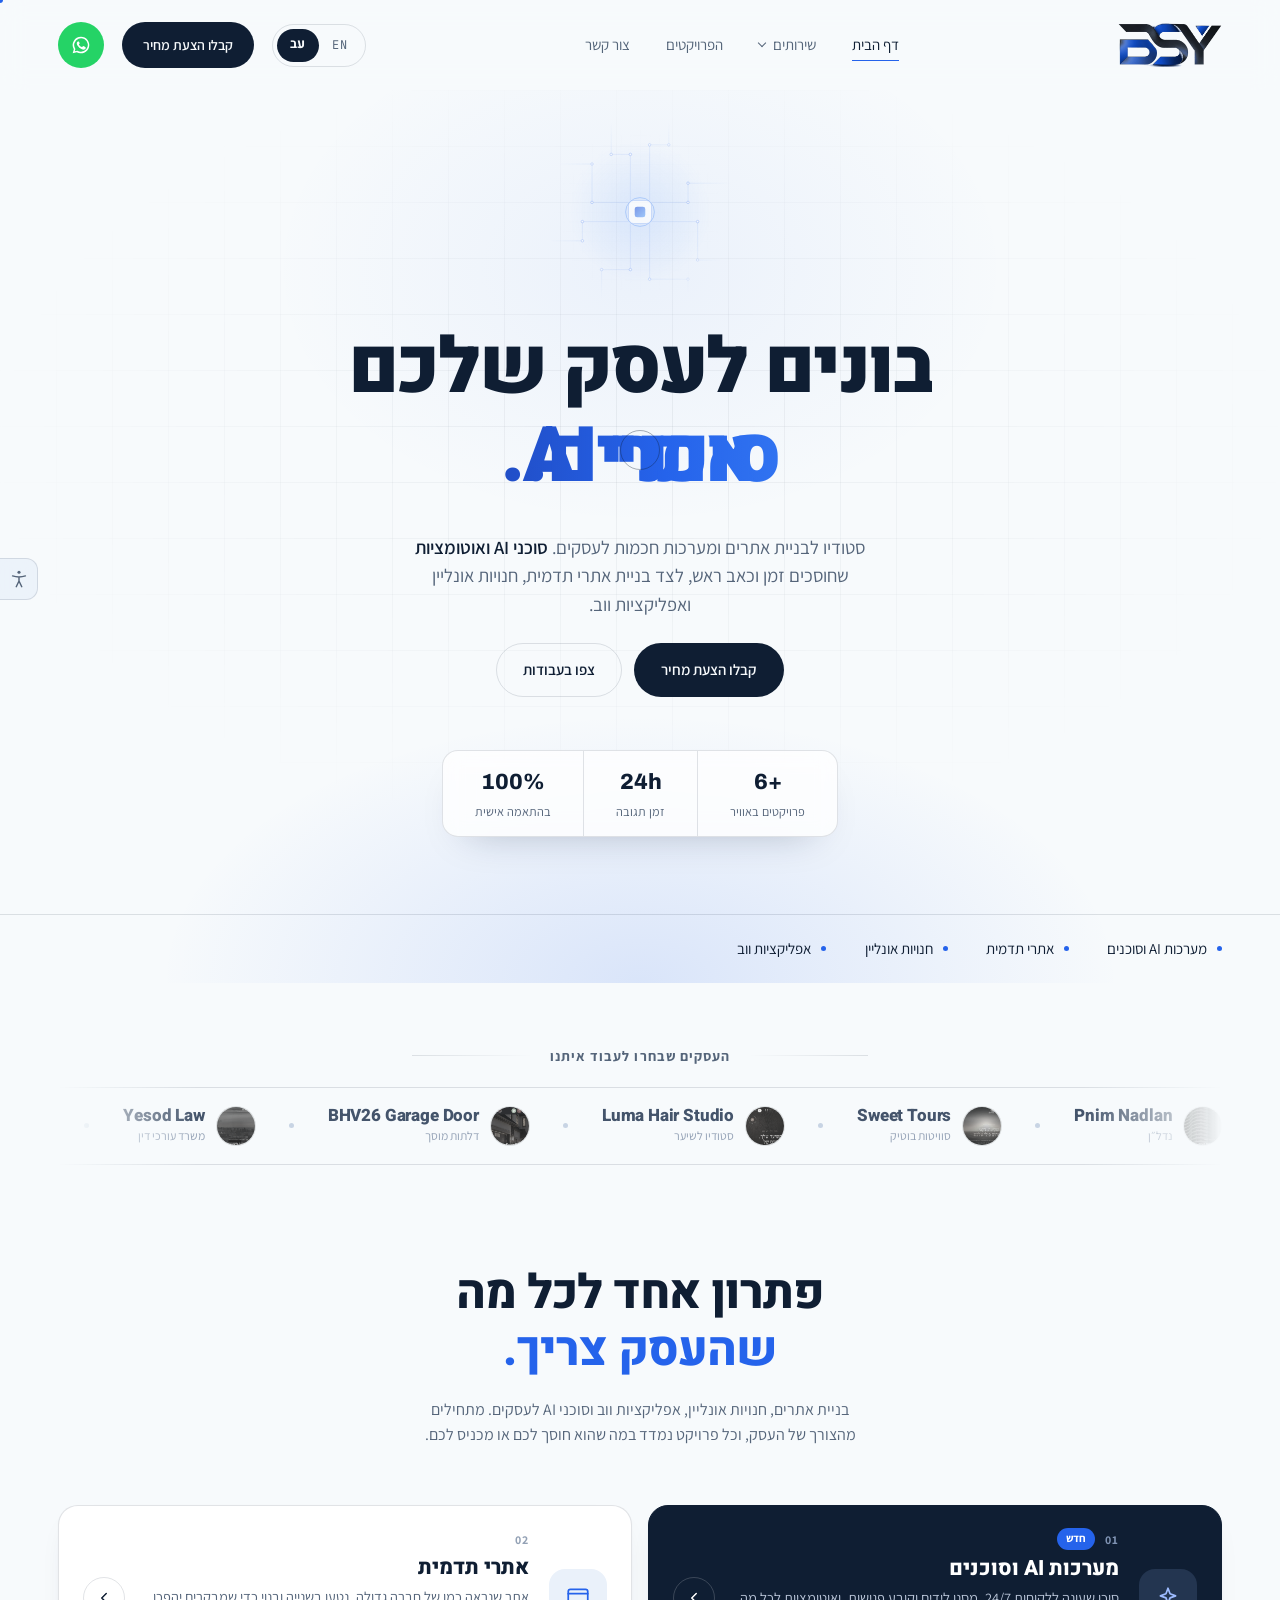
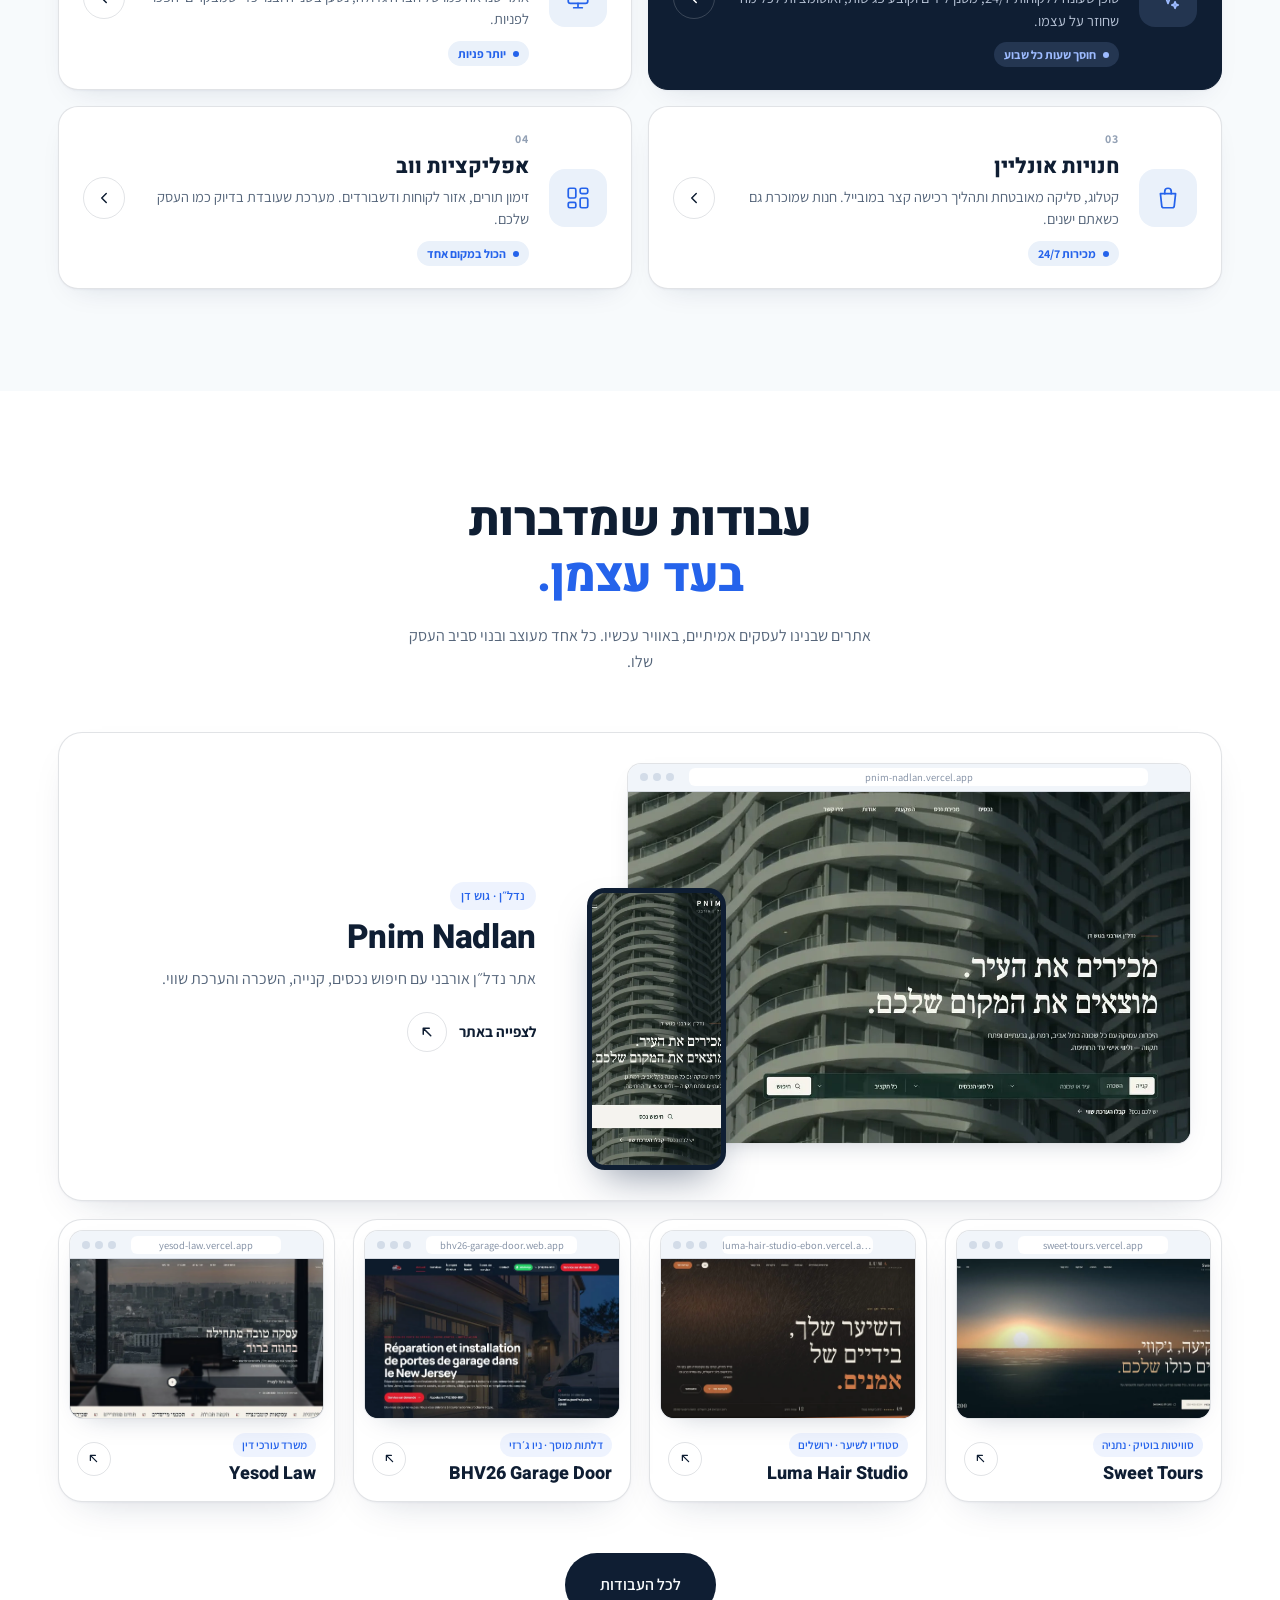
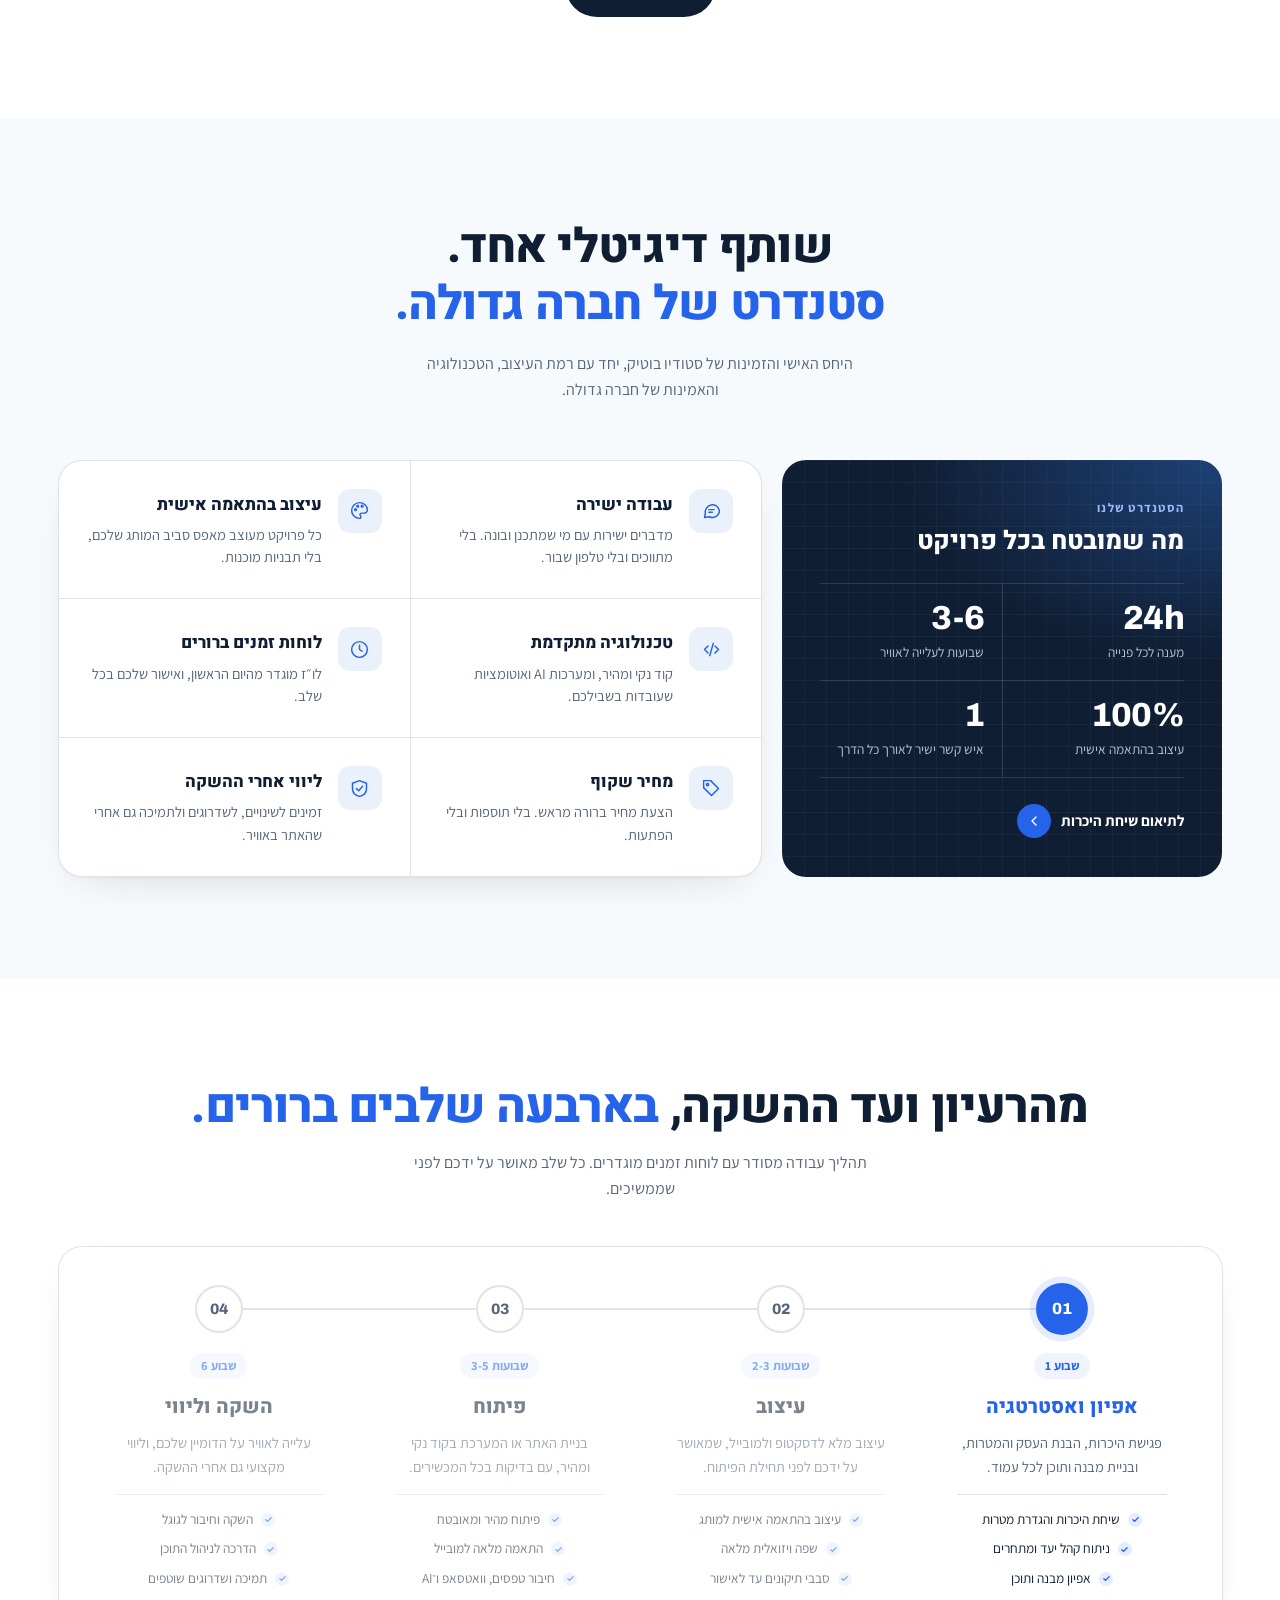
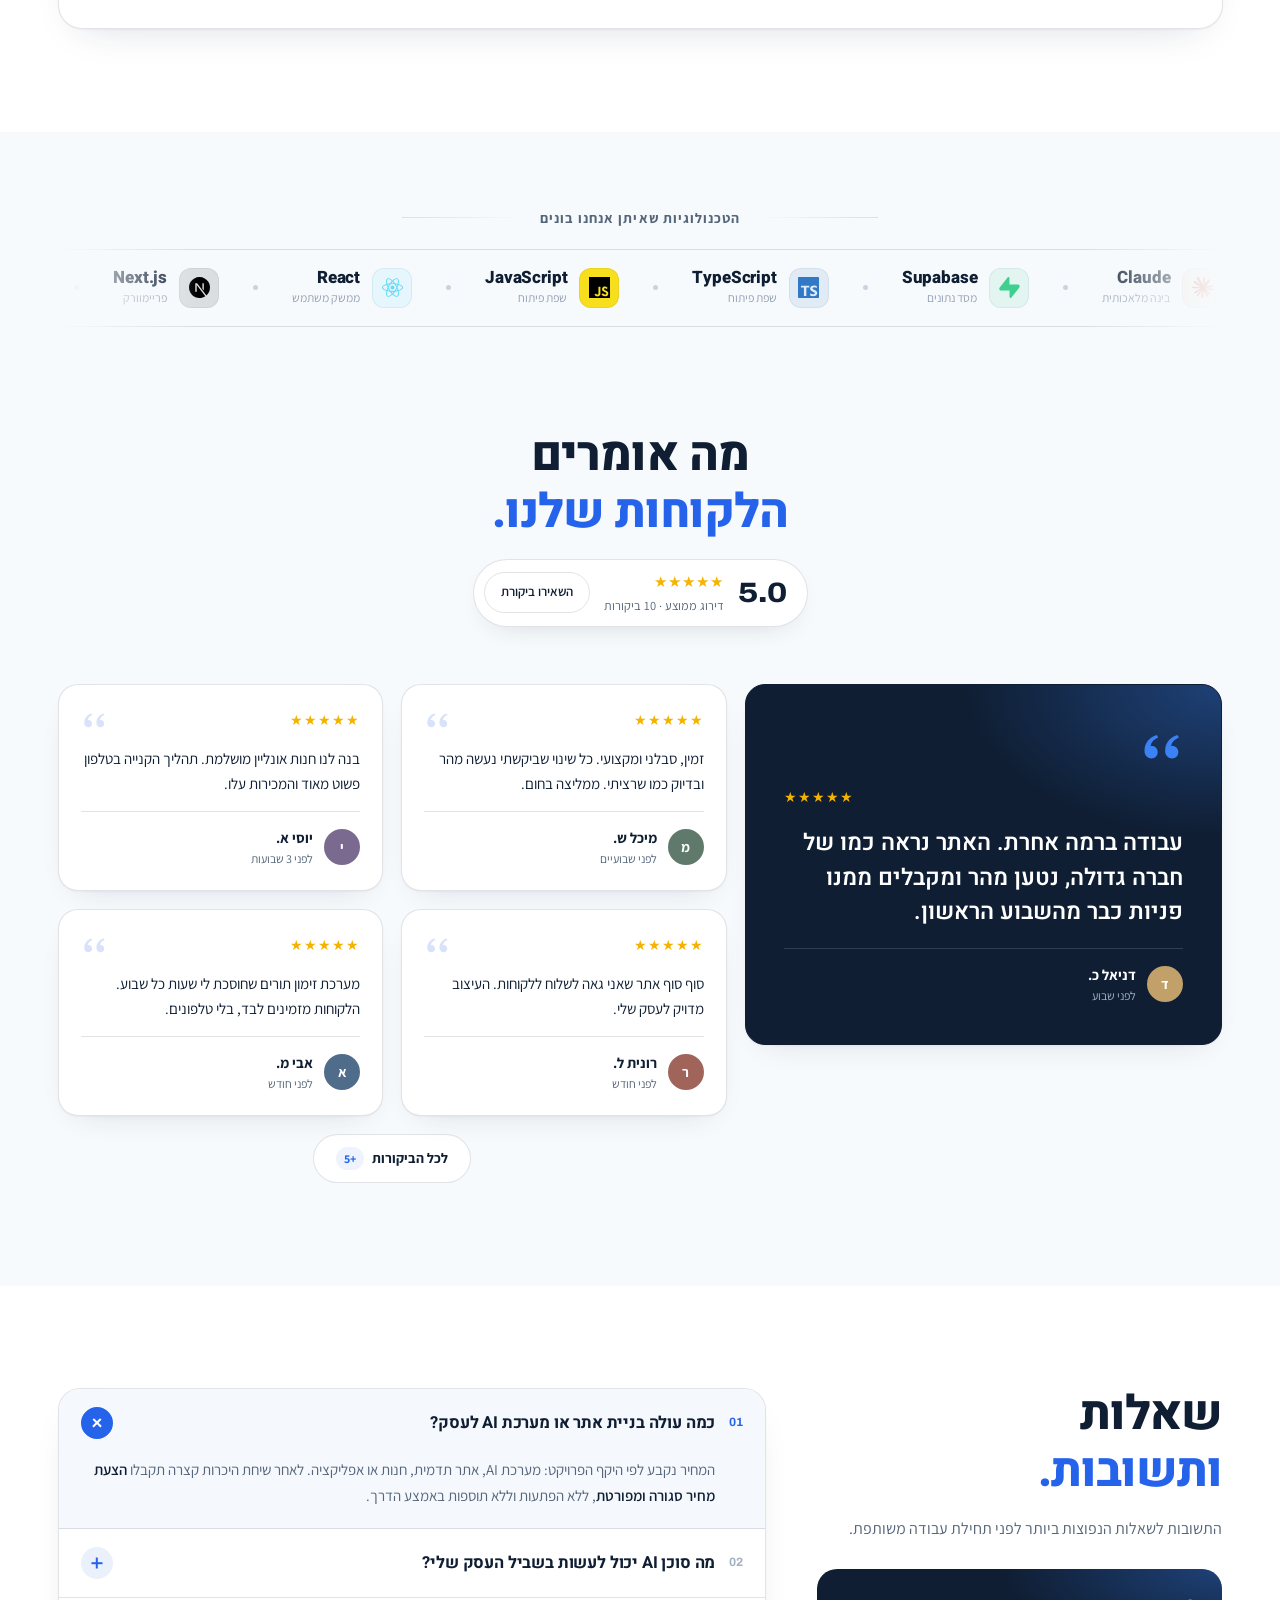
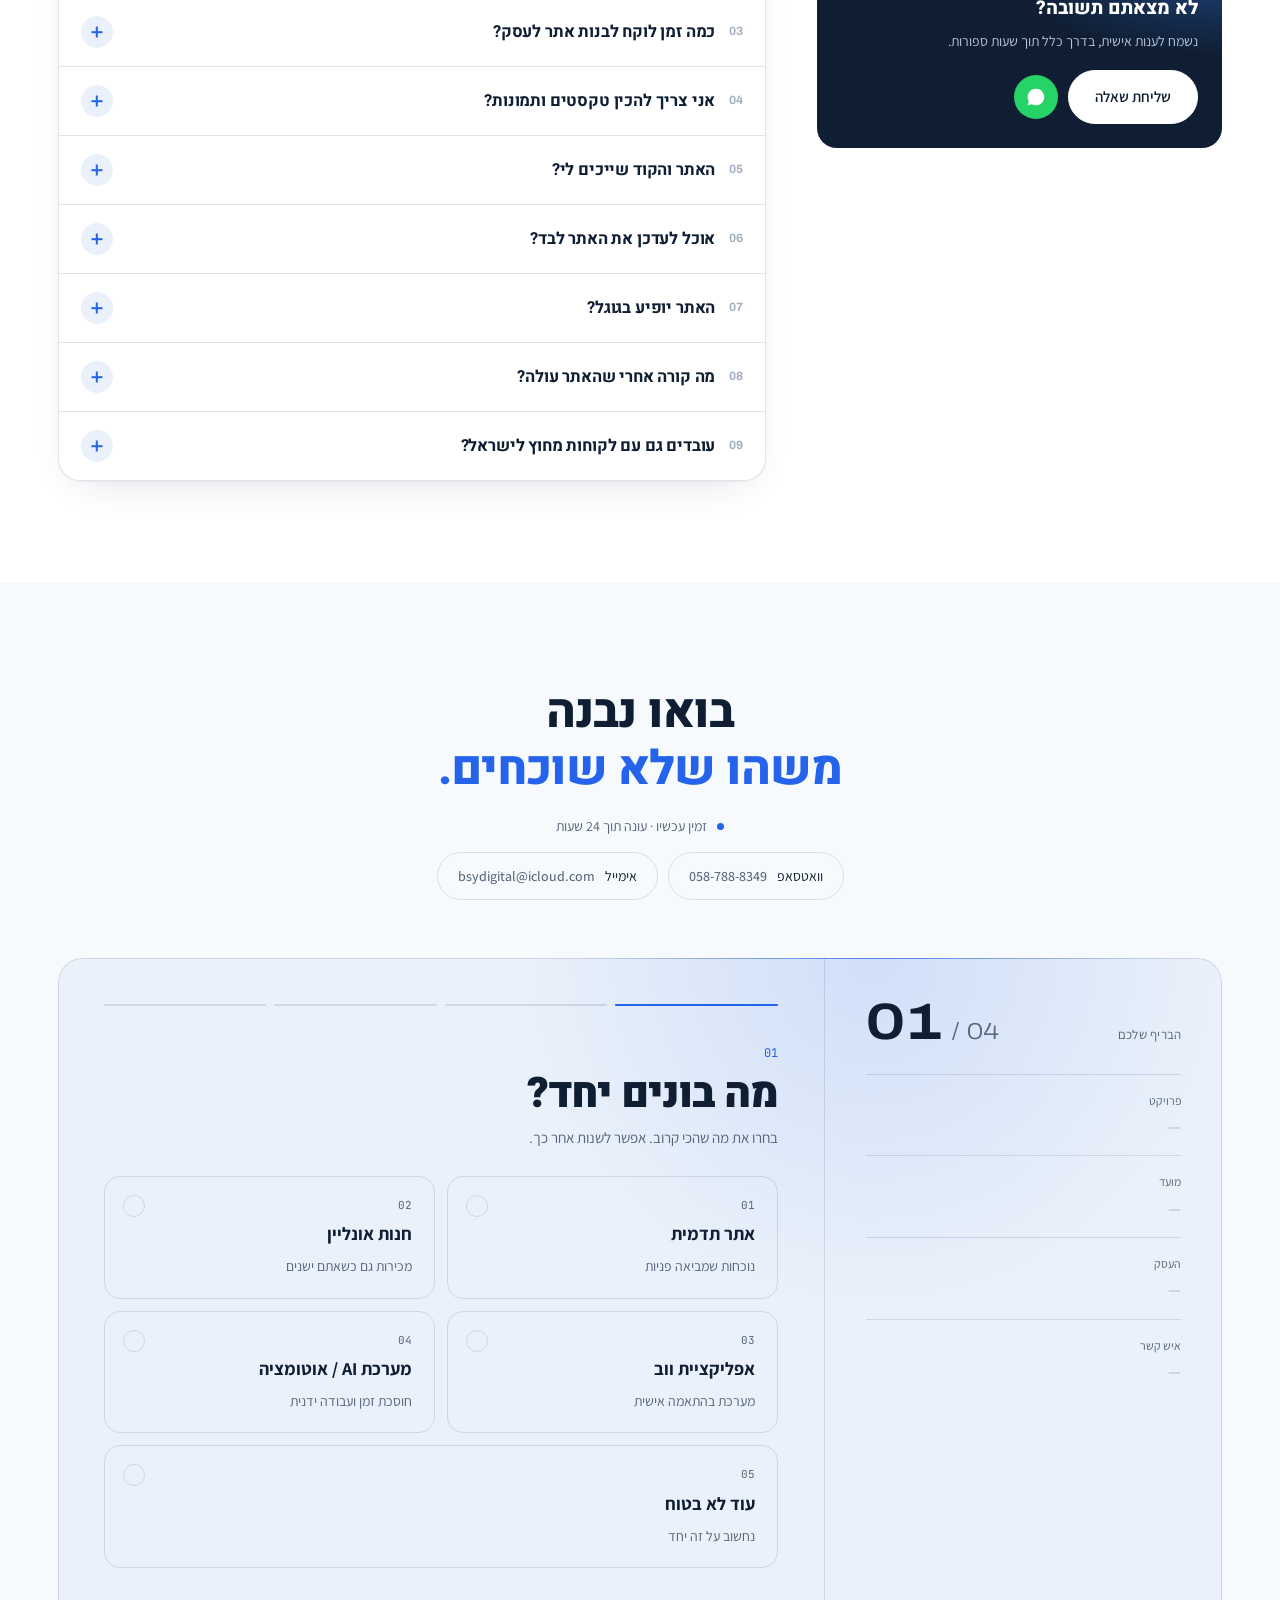
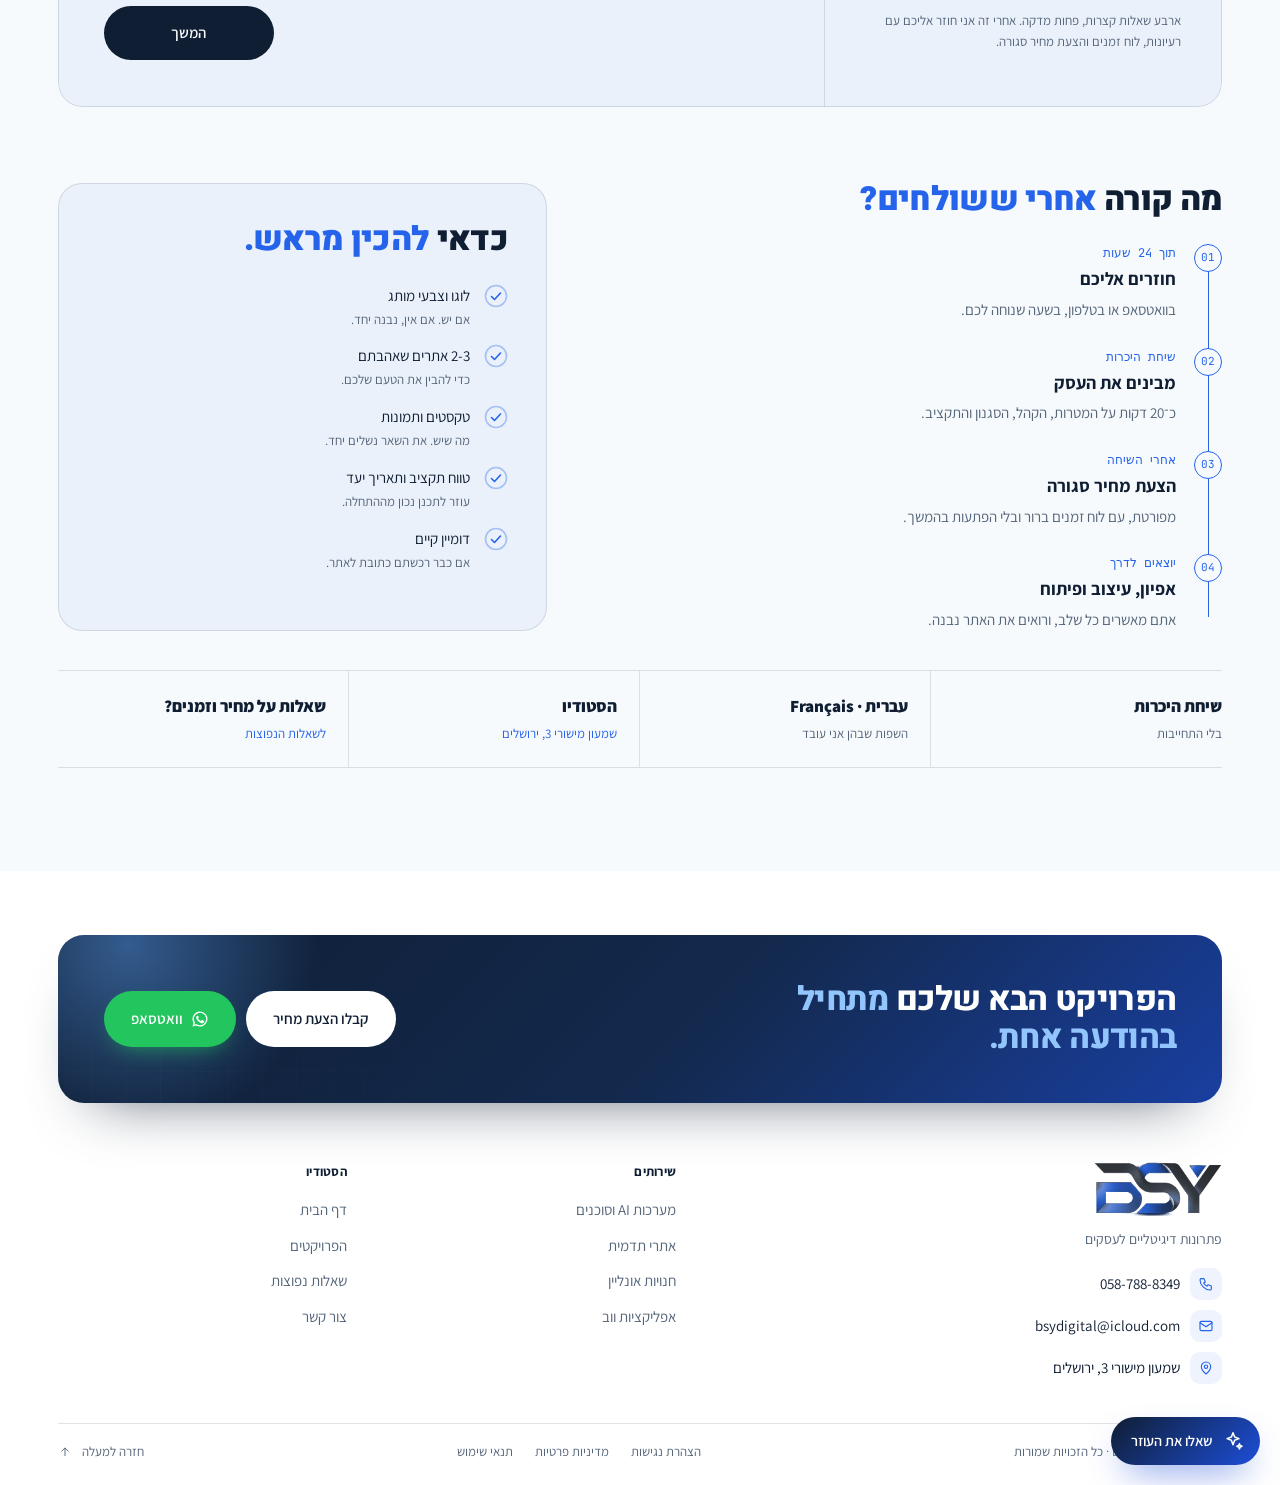
==== commit 03976dfd: "Process: interactive stepper with auto-advance; mobile shows one step at a time Co-Authored-By: Clau" ====
--- a/index.html
+++ b/index.html
@@ -2650,6 +2650,39 @@
 .tk-c b { color: var(--bone) !important; }
 .tk-c:hover .tk-i { transform: translateY(-3px) rotate(-4deg); }
 @container site (max-width: 860px) { .tech { padding-block: 48px 0; } .tk-i { width: 34px; height: 34px; border-radius: 10px; } .tk-i svg { width: 18px; height: 18px; } }
+
+/* Process v4: interactive stepper */
+.pt::after { transform: scaleX(calc(var(--p, 0) * 1)) !important; transition: transform .8s cubic-bezier(.6,0,.2,1) !important; }
+.pt:not(.go)::after { transform: scaleX(0) !important; }
+.ps-node { all: unset; box-sizing: border-box; cursor: pointer; position: relative; z-index: 1; width: 48px; height: 48px; border-radius: 50%; background: #fff; border: 2px solid var(--line); display: grid; place-items: center; color: var(--stone); transition: border-color .4s, background .4s, color .4s, box-shadow .4s, transform .4s var(--ease) !important; transition-delay: 0s !important; }
+.ps-node:focus-visible { outline: 2px solid var(--brass); outline-offset: 3px; }
+.pt.go .ps-node { border-color: var(--line); background: #fff; color: var(--stone); box-shadow: none; }
+.pt.go .ps.done .ps-node { border-color: var(--brass); background: #fff; color: var(--brass); }
+.pt.go .ps.on .ps-node { border-color: var(--brass); background: var(--brass); color: #fff; box-shadow: 0 0 0 6px rgba(37,99,235,.12); transform: scale(1.08); }
+.ps-lab { display: none; }
+.ps { transition: opacity .4s; }
+.ps-b { transition: opacity .4s, transform .4s var(--ease); }
+.pt.go .ps:not(.on) .ps-b { opacity: .55; }
+.ps.on h3 { color: var(--brass); }
+.ps-node:hover { transform: scale(1.06); }
+@container site (max-width: 860px) {
+  .pt { display: grid !important; grid-template-columns: repeat(4, minmax(0, 1fr)); grid-template-rows: auto auto auto; padding: 20px 14px 18px !important; row-gap: 0; }
+  .pt::before, .pt::after { top: 42px !important; bottom: auto !important; height: 2px !important; width: auto !important; inset-inline: 12.5% !important; }
+  .pt::after { transform-origin: right !important; transform: scaleX(var(--p, 0)) !important; }
+  html[dir="ltr"] .pt::after { transform-origin: left !important; }
+  .ps { display: contents; }
+  .ps-node { grid-row: 1; justify-self: center; width: 44px; height: 44px; }
+  .ps:nth-child(1) .ps-node, .ps:nth-child(1) .ps-lab { grid-column: 1; } .ps:nth-child(2) .ps-node, .ps:nth-child(2) .ps-lab { grid-column: 2; }
+  .ps:nth-child(3) .ps-node, .ps:nth-child(3) .ps-lab { grid-column: 3; } .ps:nth-child(4) .ps-node, .ps:nth-child(4) .ps-lab { grid-column: 4; }
+  .ps-lab { display: block; grid-row: 2; text-align: center; margin-top: 8px; font-size: 12px; font-weight: 700; color: var(--stone); transition: color .3s; }
+  .ps.on .ps-lab { color: var(--brass); }
+  .ps-b { grid-row: 3; grid-column: 1 / -1; display: none !important; margin-top: 16px !important; padding: 16px; border-radius: 16px; background: var(--ink-2); align-items: flex-start !important; text-align: start; opacity: 1 !important; }
+  .ps.on .ps-b { display: flex !important; animation: psIn .45s var(--ease); }
+  .ps h3 { font-size: 18px; } .ps p { font-size: 14px; max-width: none; }
+  .ps ul { display: flex; flex-wrap: wrap; gap: 6px; padding: 0; border: 0; margin-top: 4px; max-width: none; }
+  .ps li { font-size: 12px; background: #fff; padding: 4px 10px 4px 8px; border-radius: 999px; gap: 6px; }
+}
+@keyframes psIn { from { opacity: 0; transform: translateY(8px); } }
 </style>
 
 <a class="skip" id="skip" href="#">דלג לתוכן</a>
@@ -3138,12 +3171,17 @@
     var tr = document.getElementById("proc-track"); if (!tr) return;
     tr.className = "proc-track pt";
     tr.innerHTML = PS[l].map(function (s, i) {
-      return '<article class="ps" style="--d:' + i + '"><div class="ps-node"><span>0' + (i + 1) + '</span></div><div class="ps-b"><span class="ps-when">' + esc(s[0]) + '</span><h3>' + esc(s[1]) + '</h3><p>' + esc(s[2]) + '</p><ul>' + s[3].map(function (x) { return "<li>" + esc(x) + "</li>"; }).join("") + "</ul></div></article>";
+      return '<article class="ps' + (i ? "" : " on") + '" style="--d:' + i + '"><button type="button" class="ps-node" data-i="' + i + '" aria-label="' + esc(s[1]) + '"><span>0' + (i + 1) + '</span></button><span class="ps-lab">' + esc(s[1].split(" ")[0]) + '</span><div class="ps-b"><span class="ps-when">' + esc(s[0]) + '</span><h3>' + esc(s[1]) + '</h3><p>' + esc(s[2]) + '</p><ul>' + s[3].map(function (x) { return "<li>" + esc(x) + "</li>"; }).join("") + "</ul></div></article>";
     }).join("");
-    if ("IntersectionObserver" in window && !matchMedia("(prefers-reduced-motion: reduce)").matches) {
-      var io = new IntersectionObserver(function (es) { if (es[0].isIntersecting) { tr.classList.add("go"); io.disconnect(); } }, { threshold: .25 });
-      io.observe(tr);
-    } else tr.classList.add("go");
+    var ps = tr.querySelectorAll(".ps"), cur = 0, vis = false, user = false;
+    function act(n) { cur = n; ps.forEach(function (p, k) { p.classList.toggle("on", k === n); p.classList.toggle("done", k < n); }); tr.style.setProperty("--p", n / (ps.length - 1)); }
+    act(0);
+    tr.querySelectorAll(".ps-node").forEach(function (b) { b.addEventListener("click", function () { user = true; act(+b.dataset.i); }); });
+    clearInterval(window.__psT);
+    var still = matchMedia("(prefers-reduced-motion: reduce)").matches;
+    if (!still) window.__psT = setInterval(function () { if (vis && !user && document.body.contains(tr)) act((cur + 1) % ps.length); }, 3800);
+    if ("IntersectionObserver" in window) new IntersectionObserver(function (es) { vis = es[0].isIntersecting; if (vis) tr.classList.add("go"); }, { threshold: .3 }).observe(tr);
+    else tr.classList.add("go");
   }
   function sizeProc() { procFx(); }
   function procFx() {
